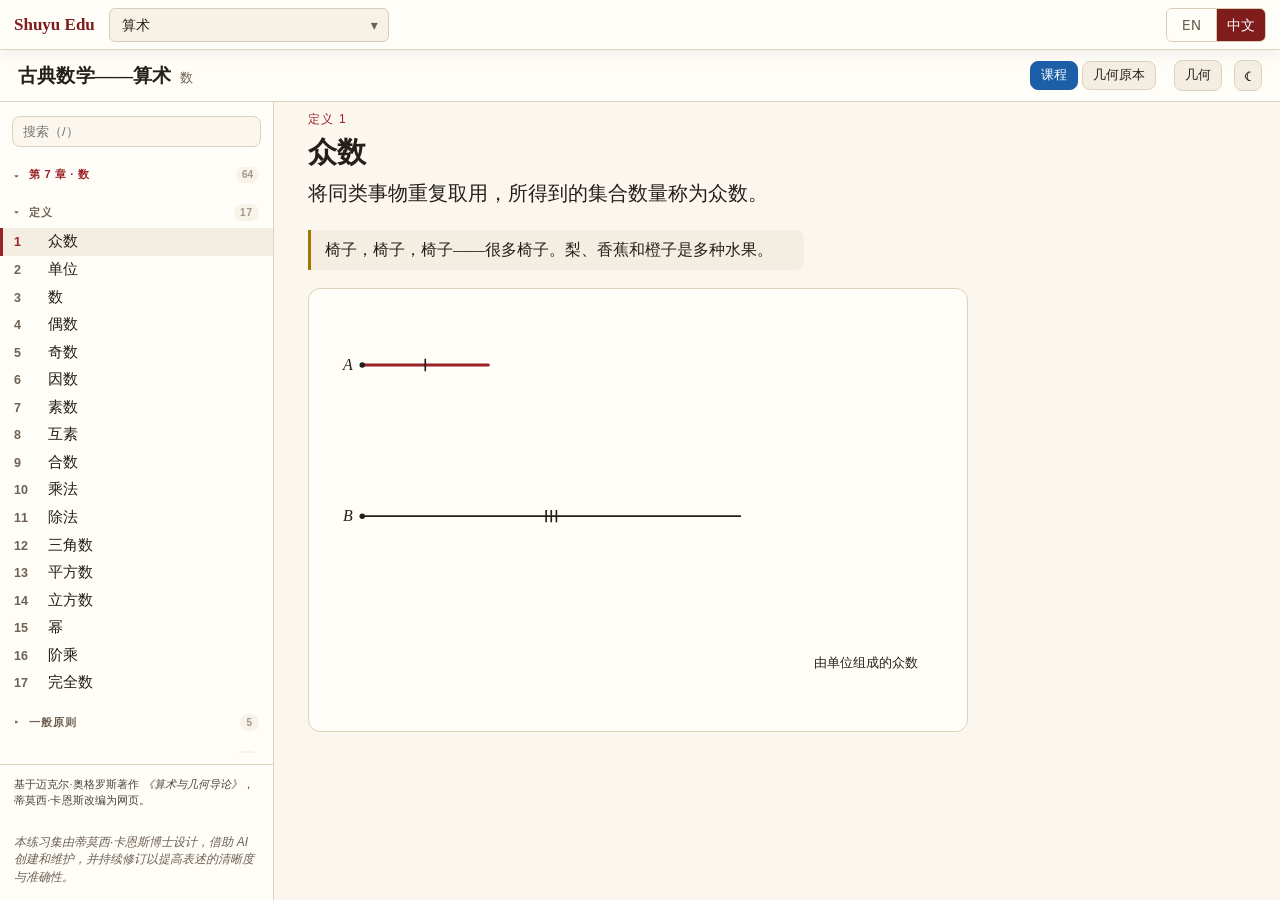
==== arithmetica-zh.html @ 3071eaee "update" ====
<!DOCTYPE html>
<html lang="zh-CN" data-theme="light">
<head>
<meta charset="utf-8">
<meta name="viewport" content="width=device-width,initial-scale=1,viewport-fit=cover">
<title>古典数学——算术</title>
<style>/* ============================================================
   Euclid / Augros — Geometry Playground
   ============================================================ */
:root{
  --bg:#fbf7ef; --panel:#fffdf8; --panel2:#f4eee2; --ink:#241f1a; --muted:#6d6154;
  --rule:#ddd2be; --accent:#9b2226; --accent2:#1c5fa8; --accent3:#a07800;
  /* softened button tints: same hues, gentler — lighter in light mode */
  --accent-soft:color-mix(in srgb,#9b2226 72%,#fbf7ef);
  --accent2-soft:var(--accent2);
  --fill:#1c5fa8; --shadow:0 1px 2px rgba(60,45,20,.09),0 8px 24px rgba(60,45,20,.06);
  --serif:'Iowan Old Style','Palatino Linotype',Palatino,'Book Antiqua','Times New Roman',serif;
  --sans:ui-sans-serif,-apple-system,'Segoe UI',Roboto,Helvetica,Arial,sans-serif;
}
[data-theme=dark]{
  --bg:#14161a; --panel:#1b1e24; --panel2:#22262e; --ink:#e8e3d9; --muted:#9aa0ab;
  --rule:#333a45; --accent:#ff8f6b; --accent2:#7fb2ff; --accent3:#f0c869;
  /* softened button tints: same hues, gentler — darker in dark mode */
  --accent-soft:color-mix(in srgb,#ff8f6b 55%,#14161a);
  --accent2-soft:color-mix(in srgb,#7fb2ff 55%,#14161a);
  --fill:#7fb2ff; --shadow:0 1px 2px rgba(0,0,0,.4),0 10px 30px rgba(0,0,0,.35);
}
*{box-sizing:border-box}
html,body{margin:0;height:100%;height:100dvh;overflow:hidden}
body{background:var(--bg);color:var(--ink);font-family:var(--serif);font-size:17px;line-height:1.55;
  -webkit-font-smoothing:antialiased;overflow-x:hidden}
button,input,select{font-family:var(--sans);color:inherit}
a{color:var(--accent2)}

/* ---------- layout ---------- */
.app{display:grid;grid-template-columns:274px 1fr;grid-template-rows:auto 1fr;height:100%;height:100dvh;
  max-width:100vw;overflow:hidden}
header{grid-column:1/3;display:flex;align-items:center;gap:12px;padding:10px 18px;
  padding-left:max(18px,env(safe-area-inset-left));padding-right:max(18px,env(safe-area-inset-right));
  background:var(--panel);border-bottom:1px solid var(--rule);position:sticky;top:0;z-index:20;
  min-width:0}
header h1{font-size:19px;margin:0;font-weight:600;letter-spacing:.01em;min-width:0;flex:1 1 auto;
  line-height:1.25}
header h1 small{font-weight:400;color:var(--muted);font-size:13px;font-family:var(--sans);margin-left:8px}
header .grow{flex:1;min-width:0}
/* menu button — desktop hides it; phone shows it */
#b-nav{display:none;flex-shrink:0}
.tbtn{background:var(--panel2);border:1px solid var(--rule);border-radius:8px;padding:6px 11px;
  font-size:13px;cursor:pointer;white-space:nowrap;-webkit-tap-highlight-color:transparent}
.tbtn:hover{border-color:var(--accent2)}
.tbtn[aria-pressed=true]{background:var(--accent2-soft);border-color:var(--accent2-soft);color:#fff}
.tbtn.icon{padding:6px 9px;font-size:15px}
.shelf{display:inline-flex;gap:4px;flex-shrink:0}
.shelf .tbtn{padding:5px 10px;font-size:12.5px}
a.tbtn.companion{text-decoration:none;color:inherit;margin-left:6px;flex-shrink:0;font-size:12.5px;padding:5px 10px}
.xwalk{font-family:var(--sans);font-size:13px;color:var(--muted);margin:0 0 14px;max-width:62ch}
.xwalk a{cursor:pointer;text-decoration:underline;text-underline-offset:2px}
.prose{font-size:16.5px;max-width:62ch;white-space:pre-wrap}
.prose p{margin:0 0 12px}
.pending-fig{background:var(--panel2);border:1px dashed var(--rule);border-radius:12px;padding:22px 18px;
  color:var(--muted);font-family:var(--sans);font-size:14px;line-height:1.45}

nav{display:flex;flex-direction:column;overflow:hidden;border-right:1px solid var(--rule);
  background:var(--panel);padding:10px 0 0;min-width:0}
nav .find{margin:4px 12px 10px;position:relative;flex-shrink:0}
nav .find input{width:100%;padding:7px 10px;border-radius:8px;border:1px solid var(--rule);
  background:var(--bg);font-size:13px}
nav #nav-list{flex:1 1 auto;min-height:0;overflow:auto;padding-bottom:12px;-webkit-overflow-scrolling:touch}
nav h3{font-family:var(--sans);font-size:11px;letter-spacing:.09em;text-transform:uppercase;
  color:var(--muted);margin:16px 14px 6px}
nav .navbook{display:flex;align-items:flex-start;gap:6px;cursor:pointer;user-select:none;
  font-family:var(--sans);font-size:11px;letter-spacing:.06em;text-transform:uppercase;
  color:var(--accent);margin:16px 0 4px;padding:8px 14px 4px;border-top:1px solid var(--rule);
  font-weight:650;line-height:1.35}
nav .navbook:first-child{border-top:0;padding-top:2px;margin-top:8px}
nav .navbook:hover{color:var(--ink)}
nav .navbook .tw{font-size:9px;width:9px;flex-shrink:0;color:var(--muted);padding-top:3px}
nav .navbook .nav-lbl{flex:1;min-width:0}
nav .navbook i{margin-left:auto;flex-shrink:0;font-style:normal;font-size:10px;opacity:.65;
  background:var(--panel2);border-radius:999px;padding:1px 6px;color:var(--muted);
  letter-spacing:0;font-weight:600;text-transform:none}
nav a{display:flex;gap:8px;padding:4px 14px;text-decoration:none;color:var(--ink);font-size:14.5px;
  line-height:1.35;cursor:pointer;-webkit-tap-highlight-color:transparent}
nav a:hover{background:var(--panel2)}
nav a.on{background:var(--panel2);box-shadow:inset 3px 0 0 var(--accent)}
nav a b{font-weight:600;color:var(--muted);min-width:26px;font-family:var(--sans);font-size:12.5px;
  padding-top:2px}
nav a.on b{color:var(--accent)}
/* quiet credit at the foot of the sidebar (always visible) */
nav .colophon{flex-shrink:0;padding:12px 14px 14px;border-top:1px solid var(--rule);
  font-family:var(--sans);font-size:11px;line-height:1.45;font-weight:400;
  color:color-mix(in srgb,var(--muted) 55%,var(--ink));
  letter-spacing:.01em}nav .designer-credit{flex-shrink:0;padding:0 14px 14px;margin:0;font-family:var(--sans);font-size:12px;font-style:italic;line-height:1.45;color:var(--muted);text-align:left}
.nav-backdrop{display:none}

main{overflow:auto;padding:26px 34px 90px;scroll-behavior:smooth;min-width:0;
  -webkit-overflow-scrolling:touch}
.wrap{max-width:1120px;margin:0 auto;min-width:0;position:relative}
.kicker{font-family:var(--sans);font-size:12px;letter-spacing:.1em;text-transform:uppercase;color:var(--accent);
  margin-bottom:6px}
h2.title{font-size:29px;line-height:1.2;margin:0 0 6px;font-weight:600}
.aka{color:var(--muted);font-style:italic;margin:0 0 14px}
.statement{font-size:19.5px;margin:0 0 20px;max-width:62ch}
.greek{font-family:Palatino,'Palatino Linotype','Iowan Old Style','Times New Roman',serif;
  font-size:17px;line-height:1.55;color:var(--muted);max-width:62ch;margin:-10px 0 18px;
  font-style:normal}
.scrollitem .greek{font-size:15.5px;margin:-4px 0 14px}
.gproof{margin:10px 0 18px;max-width:62ch;font-family:var(--sans);font-size:13px;color:var(--muted)}
.gproof summary{cursor:pointer;user-select:none}
.gproof .greek{margin:8px 0 0;font-size:16px}
.kid{background:var(--panel2);border-left:3px solid var(--accent3);padding:8px 14px;border-radius:0 8px 8px 0;
  margin:0 0 18px;font-size:16px;max-width:62ch}

/* ---------- two-column body ---------- */
.cols{display:grid;grid-template-columns:minmax(0,1fr) minmax(280px,.85fr);gap:26px;align-items:stretch}
.cols .left,.cols .right{min-width:0}
.cols .right{min-height:0}

/* ---------- figure ---------- */
/* the figure and its studio button travel together while the proof scrolls */
.figsticky{position:sticky;top:14px}
.figbox{background:var(--panel);border:1px solid var(--rule);border-radius:14px;
  box-shadow:var(--shadow);padding:8px 10px 10px;min-width:0}
.figstage{position:relative;width:100%}
.figbox .figwrap{position:relative;width:100%;aspect-ratio:4/3;min-height:200px;touch-action:none}
/* proof-step number while Replay is running (hidden otherwise) */
.fig-stepbadge{position:absolute;top:8px;left:8px;z-index:6;
  min-width:1.7em;height:1.7em;padding:0 7px;box-sizing:border-box;
  display:none;align-items:center;justify-content:center;
  font-family:var(--sans);font-size:14px;font-weight:650;font-variant-numeric:tabular-nums;
  line-height:1;letter-spacing:.02em;color:var(--ink);
  background:color-mix(in srgb,var(--panel) 88%,var(--ink));
  border:1px solid var(--rule);border-radius:8px;
  box-shadow:0 1px 3px rgba(40,30,15,.12);pointer-events:none;user-select:none}
.fig-stepbadge.on{display:inline-flex}
[data-theme=dark] .fig-stepbadge{
  background:color-mix(in srgb,var(--panel) 82%,#000);
  box-shadow:0 1px 4px rgba(0,0,0,.35)}
.fig{width:100%;height:100%;display:block;user-select:none;touch-action:none;overflow:hidden;
  max-width:100%}
.figbar{display:flex;align-items:center;gap:6px 10px;flex-wrap:wrap;padding:8px 6px 2px;border-top:1px solid var(--rule);
  margin-top:6px;font-family:var(--sans);font-size:12.5px;color:var(--muted)}
.figbar .sp{flex:1;min-width:8px}
.figbar label{display:flex;align-items:center;gap:5px;cursor:pointer}
/* control clusters: each wraps as a unit, everything on one centre line */
.ctlgrp{display:inline-flex;align-items:center;gap:6px;flex-wrap:wrap}
.tbtn.tgl::before{content:'☐ ';opacity:.65}
.tbtn.tgl.on::before{content:'☑ ';opacity:1}
.tbtn.tgl.on{background:var(--accent2-soft);border-color:var(--accent2-soft);color:#fff}
.lbl-short{display:none}
/* right-side caption stack: construction lines, then whole figure fixed under it */
.figopts{display:flex;flex-direction:column;align-items:flex-start;gap:5px;flex-shrink:0;
  margin-left:auto}
.figopts label{white-space:nowrap;line-height:1.3}
.figopts .tbtn{align-self:flex-start}
.stepchip{font-family:var(--sans);font-size:12px;color:var(--muted);min-width:74px;text-align:left;
  white-space:nowrap;align-self:center}
.hint-drag{font-family:var(--sans);font-size:12px;color:var(--muted);padding:4px 4px 2px;line-height:1.45;max-width:100%}

/* ---------- principle lists (General / Further — no figures) ---------- */
/* left-aligned under the main padding (not centered like the theorem wrap) */
.prinwrap{max-width:66ch;margin-left:0;margin-right:auto}
.prinlist{display:flex;flex-direction:column;gap:10px;margin-top:8px}
.prinitem{background:var(--panel);border:1px solid var(--rule);border-radius:12px;
  padding:12px 16px 14px;cursor:pointer;transition:box-shadow .15s,border-color .15s}
.prinitem:hover{border-color:color-mix(in srgb,var(--accent2) 45%,var(--rule))}
.prinitem.on{background:var(--panel2);border-color:color-mix(in srgb,var(--accent) 40%,var(--rule));
  box-shadow:inset 4px 0 0 var(--accent)}
.prinitem h3{margin:0 0 6px;font-size:18px;font-weight:600;display:flex;gap:10px;align-items:baseline}
.prinitem .prinnum{font-family:var(--sans);font-size:13px;color:var(--muted);min-width:1.4em;font-weight:600}
.prinitem.on .prinnum{color:var(--accent)}
.prinitem .statement{font-size:17px;margin:0 0 8px;max-width:none}
.prinitem .kid{margin:0;font-size:15px}
.prinitem:not(.on) .kid{opacity:.85}

/* ---------- proof ---------- */
ol.steps{list-style:none;margin:0;padding:0;counter-reset:s}
ol.steps li{position:relative;padding:7px 10px 7px 40px;border-radius:9px;margin-bottom:2px;cursor:pointer}
ol.steps li:before{counter-increment:s;content:'[' counter(s) ']';position:absolute;left:4px;top:7px;
  font-family:var(--sans);font-size:12px;color:var(--muted)}
ol.steps li:hover{background:var(--panel2)}
ol.steps li.on{background:var(--panel2);box-shadow:inset 3px 0 0 var(--accent)}
ol.steps li.done{opacity:.62}
ol.steps li.future{opacity:.4}
.cites{display:inline-flex;gap:5px;margin-left:6px;vertical-align:baseline}
.cite{font-family:var(--sans);font-size:11.5px;padding:1px 6px;border-radius:999px;border:1px solid var(--rule);
  background:var(--panel2);color:var(--muted);cursor:pointer;white-space:nowrap}
.cite:hover{border-color:var(--accent2);color:var(--accent2)}
.qed{font-family:var(--sans);font-size:12px;letter-spacing:.08em;color:var(--muted);margin:10px 0 0}
h4.sec{font-family:var(--sans);font-size:11.5px;letter-spacing:.1em;text-transform:uppercase;color:var(--muted);
  margin:26px 0 8px}
.remark,.qitem{margin:0 0 12px;max-width:66ch}
.qitem{background:var(--panel);border:1px solid var(--rule);border-radius:10px;padding:10px 13px}
.qitem .q{font-weight:600}
.qitem .reveal{font-family:var(--sans);font-size:12px;background:none;border:0;color:var(--accent2);cursor:pointer;
  padding:2px 0;text-decoration:underline}
.qitem .body{display:none;margin-top:6px;color:var(--muted)}
.qitem.open .body{display:block}

/* ---------- references inside the text ---------- */
.ref{cursor:pointer;border-bottom:1px dotted var(--rule);padding:0 .5px}
.ref.hov{border-bottom-color:var(--accent2);color:var(--accent2)}
.ref:hover,.ref.lit{background:rgba(155,34,38,.15);background:color-mix(in srgb,var(--accent) 18%,transparent);
  border-bottom-color:var(--accent)}
.gl{display:inline-block;vertical-align:-1px;margin-right:2px}

/* ---------- diagram elements ---------- */
.fig .e-seg,.fig .e-line{stroke:var(--c,var(--ink));stroke-width:1.8;fill:none;stroke-linecap:round}
.fig .e-cir,.fig .e-arc{stroke:var(--c,var(--ink));stroke-width:1.5;fill:none}
.fig .e-poly{stroke:var(--c,var(--ink));stroke-width:1.8;fill:var(--c,var(--fill));fill-opacity:.12}
.fig polyline.e-poly{fill:none}
.fig .e-face{stroke:none;fill:var(--ink)}
.fig .e-tick{stroke:var(--c,var(--ink));stroke-width:1.6}
.fig .e-ang{stroke:var(--c,var(--accent2));stroke-width:1.5;fill:none}
.fig .e-pt{fill:var(--c,var(--ink));stroke:none}
.fig text.figlab{font:italic 15.5px var(--serif);fill:var(--ink);text-anchor:middle}
/* Point letters, angle names, and on-figure captions: same ink as body text
   (readable in light and dark). Not muted — muted + dim was illegible. */
.fig text.figlab.small{font-size:12.5px;font-style:normal;fill:var(--ink)}
.fig text.fignote{font:13px var(--sans);fill:var(--ink)}
.fig text.callout-txt{font:14px var(--sans);fill:var(--ink)}
.fig .scaffold{opacity:.4}
.fig .e-cir.scaffold,.fig .e-arc.scaffold,.fig .e-seg.scaffold{stroke-dasharray:3 4}
/* Dim geometry heavily; never crush text readability */
.fig .dim{opacity:.22}
.fig text.dim,
.fig text.figlab.dim,
.fig text.fignote.dim,
.fig text.callout-txt.dim{
  opacity:1;
  fill:var(--muted);
}
.fig .hl{stroke:var(--accent)!important;stroke-width:3.4}
.fig text.hl{stroke:none!important;fill:var(--accent)!important;opacity:1!important;font-weight:700}
.fig .e-pt.hl{fill:var(--accent);stroke:none!important}
.fig .e-poly.hl{fill:var(--accent);fill-opacity:.16}
.fig .now{stroke:var(--accent)}
.fig .e-poly.now,.fig .e-pt.now{stroke:var(--accent)}
.fig .cmp{fill-opacity:.2}
.fig .tri1{fill:var(--accent2);fill-opacity:.24}
.fig .tri2{fill:var(--accent);fill-opacity:.2}
.fig .rect1{fill:var(--accent2);fill-opacity:.16}
.fig .rect2{fill:var(--accent3);fill-opacity:.18}
.fig .accent{stroke:var(--accent);stroke-width:3}
.fig .e-face.accent{fill:var(--accent);stroke:none}
.fig .faintang{opacity:.55}
.fig .hitlayer .hit{stroke:transparent;stroke-width:14;fill:none;cursor:pointer;pointer-events:stroke}
.fig .hitlayer .hit.dot{fill:transparent;pointer-events:all}
.fig .hov{stroke:var(--accent2);stroke-width:3}
.fig text.hov{stroke:none;fill:var(--accent2)}
.fig .e-pt.hov{fill:var(--accent2);stroke:none}
.fig .e-poly.hov{fill:var(--accent2);fill-opacity:.14}
.fig .grow-in{animation:grow .5s ease-out}
@keyframes grow{from{stroke-dashoffset:var(--len,300);stroke-dasharray:var(--len,300)}
  to{stroke-dashoffset:0;stroke-dasharray:var(--len,300)}}

/* ---------- theorem 12 layered figures (claim ↔ reductio) ---------- */
.fig .layer-claim,.fig .layer-reductio{
  transform-box:fill-box;transform-origin:center center;
  transition:none}
/* steady states — visibility, not opacity: the label rules below set their own
   opacity, which would otherwise leave the outgoing letters hanging in the air */
.fig[data-layer="claim"] .layer-reductio,
.fig[data-layer="reductio"] .layer-claim{opacity:0;visibility:hidden;pointer-events:none}
/* One continuous motion, like a conveyor: the whole figure that is leaving
   slides up and out of frame while the one arriving comes up into its place.
   Both start together and take the same time, so nothing pauses in mid-air;
   they never double up because they are always 170 units apart. */
.fig[data-layer="to-reductio"] .layer-claim,
.fig[data-layer="to-claim"] .layer-reductio{
  animation:thm12-slide-out var(--swipe,.56s) cubic-bezier(.45,.05,.25,1) both}
.fig[data-layer="to-reductio"] .layer-reductio,
.fig[data-layer="to-claim"] .layer-claim{
  animation:thm12-slide-in var(--swipe,.56s) cubic-bezier(.45,.05,.25,1) both}
.fig{--swipe:calc(var(--dur,.78s) * .72)}
@keyframes thm12-slide-out{
  from{transform:translateY(0);opacity:1}
  55%{opacity:.3}
  to{transform:translateY(-170px);opacity:0}}
@keyframes thm12-slide-in{
  from{transform:translateY(170px);opacity:0}
  45%{opacity:.3}
  to{transform:translateY(0);opacity:1}}
@media (prefers-reduced-motion:reduce){
  .fig[data-layer="to-reductio"] .layer-claim,
  .fig[data-layer="to-reductio"] .layer-reductio,
  .fig[data-layer="to-claim"] .layer-claim,
  .fig[data-layer="to-claim"] .layer-reductio{animation:none}
  .fig[data-layer="to-reductio"] .layer-claim,
  .fig[data-layer="to-claim"] .layer-reductio{opacity:0}
  .fig[data-layer="to-reductio"] .layer-reductio,
  .fig[data-layer="to-claim"] .layer-claim{opacity:1}
}

/* ---------- misc ---------- */
.pop{position:fixed;z-index:60;max-width:min(440px,calc(100vw - 24px));background:var(--panel);
  border:1px solid var(--rule);border-radius:12px;box-shadow:var(--shadow);padding:12px 14px;font-size:15px}
.pop h5{margin:0 0 6px;font-size:13px;font-family:var(--sans);color:var(--accent);letter-spacing:.05em;
  text-transform:uppercase}
.pop .close{position:absolute;right:8px;top:6px;background:none;border:0;color:var(--muted);cursor:pointer;font-size:15px}
/* citation mini-figures: large enough to read the shape, not a 150px postage stamp */
.pop .pop-fig{margin-top:10px;width:100%;aspect-ratio:5/3.4;min-height:200px;max-height:260px;
  background:var(--panel2);border:1px solid var(--rule);border-radius:10px;overflow:hidden}
.pop .pop-fig svg{width:100%;height:100%;display:block;margin:0}
.toast{position:fixed;left:50%;bottom:26px;transform:translateX(-50%);background:var(--ink);color:var(--bg);
  font-family:var(--sans);font-size:13px;padding:8px 14px;border-radius:999px;opacity:0;transition:opacity .2s;
  pointer-events:none;z-index:80}
.toast.show{opacity:.94}
kbd{font-family:var(--sans);font-size:11px;border:1px solid var(--rule);border-bottom-width:2px;border-radius:5px;
  padding:1px 5px;background:var(--panel2);color:var(--muted)}
.legend{font-family:var(--sans);font-size:12px;color:var(--muted);margin-top:8px}

/* ---------- the workbench ---------- */
.wbwrap{max-width:1400px}
.wbgrid{display:grid;grid-template-columns:184px minmax(0,1fr) 320px;gap:18px;align-items:start}
@media (max-width:1200px){.wbgrid{grid-template-columns:170px minmax(0,1fr)}.wblog{grid-column:1/3}}
.wbtools h5{font-family:var(--sans);font-size:11px;letter-spacing:.09em;text-transform:uppercase;color:var(--muted);
  margin:2px 0 6px}
.wbtools h5+.wbtool{margin-top:0}
.wbtool{display:block;width:100%;text-align:left;background:var(--panel);border:1px solid var(--rule);
  border-radius:9px;padding:6px 9px;margin-bottom:5px;font-size:13.5px;font-family:var(--sans);cursor:pointer;
  line-height:1.25}
.wbtool i{display:block;font-size:10.5px;font-style:normal;color:var(--muted);letter-spacing:.03em}
.wbtool:hover{border-color:var(--accent2)}
.wbtool.on{background:var(--accent2);border-color:var(--accent2);color:#fff}
.wbtool.on i{color:rgba(255,255,255,.8)}
.wbtool.locked{opacity:.38;cursor:not-allowed}
.wbtools h5:nth-of-type(2){margin-top:16px}
.wbcanvas{aspect-ratio:39/28;cursor:crosshair}
.wbstatus{font-family:var(--sans);font-size:12.5px;color:var(--muted);flex:0 1 auto}
.wbsel{display:block;font-family:var(--sans);font-size:12px;color:var(--muted);margin-bottom:10px}
.wbsel select{width:100%;margin-top:4px;padding:6px 8px;border-radius:8px;border:1px solid var(--rule);
  background:var(--panel);font-size:13px}
.wbdone{background:var(--panel2);border-left:3px solid var(--accent3);border-radius:0 8px 8px 0;
  padding:8px 12px;font-size:15px;margin-bottom:10px}
ol.wbsteps{list-style:none;margin:0;padding:0;counter-reset:w;font-size:15px}
ol.wbsteps li{position:relative;padding:4px 0 4px 30px;line-height:1.4}
ol.wbsteps li:before{counter-increment:w;content:'[' counter(w) ']';position:absolute;left:0;top:5px;
  font-family:var(--sans);font-size:11.5px;color:var(--muted)}
ol.wbsteps .cite{margin-left:6px}
.fig .wbcircle{stroke-width:1.2;opacity:.75}
.fig .given{stroke:var(--accent3)}

/* ---------- recitation ---------- */
.recwrap{max-width:860px}
.recbar{display:flex;align-items:center;gap:12px;font-family:var(--sans);font-size:12.5px;color:var(--muted);
  margin-bottom:16px}
.recbar .sp{flex:1}
.recbar select{margin-left:6px;padding:5px 8px;border-radius:8px;border:1px solid var(--rule);
  background:var(--panel);font-size:13px}
.reccount{font-variant-numeric:tabular-nums}
.reccard{background:var(--panel);border:1px solid var(--rule);border-radius:16px;box-shadow:var(--shadow);
  padding:22px 26px 20px}
.reccard.done{text-align:center;padding:44px 26px}
.statement.big{font-size:22px;line-height:1.42;margin:2px 0 14px;max-width:56ch}
.recask{font-family:var(--sans);font-size:13px;color:var(--muted);margin:0 0 16px}
.recbtns{display:flex;align-items:center;gap:8px;flex-wrap:wrap;margin-bottom:14px}
.recbtns .sp{flex:1}
.reclink{font-family:var(--sans);font-size:12px;color:var(--accent2);cursor:pointer;text-decoration:underline}
.tbtn.big{font-size:14px;padding:9px 16px;border-radius:10px}
.tbtn.good{border-color:var(--accent3)}
.tbtn.on{background:var(--accent2-soft);border-color:var(--accent2-soft);color:#fff}
.recjudge{display:flex;gap:10px;margin-top:20px;padding-top:16px;border-top:1px solid var(--rule)}
.reccard .figbox{box-shadow:none;margin-bottom:6px;position:static;top:auto}

/* ---------- drawing the figure on, step by step ---------- */
@keyframes drawIn{from{stroke-dashoffset:1;fill-opacity:0}}
@keyframes fadeIn{from{opacity:0}}
.fig .anim-draw{stroke-dasharray:1!important;stroke-opacity:1;
  animation:drawIn var(--dur,.78s) cubic-bezier(.25,.6,.35,1) backwards;animation-delay:var(--delay,0s)}
.fig .anim-fade{animation:fadeIn calc(var(--dur,.78s) * .6) ease-out backwards;animation-delay:var(--delay,0s)}
/* already-drawn line used again this step: dip, then re-emphasise */
@keyframes reflash{0%{opacity:1}40%{opacity:.22}100%{opacity:1}}
.fig .anim-reflash{animation:reflash calc(var(--dur,.78s) * .9) ease-in-out backwards;animation-delay:var(--delay,0s)}
/* solid joins stay solid while drawing; scaffold compass work is bold then recedes */
.fig .e-seg.now:not(.scaffold),.fig .e-line.now:not(.scaffold),.fig .e-arrow.now{stroke:var(--accent);stroke-width:2.8;opacity:1}
.fig .scaffold.now{opacity:.95;stroke-width:2}
.fig .e-arrow{stroke:var(--accent2);stroke-width:2.6;fill:none}
.fig .e-arrow.hl{stroke:var(--accent)!important;stroke-width:3.2}
.fig .callout{stroke:var(--muted);stroke-width:1.8;opacity:.9}
.fig .callout.hl{stroke:var(--accent2)!important;opacity:1}
.fig text.callout-txt{font:14px var(--sans);fill:var(--ink)}
.fig text.callout-txt.hl{fill:var(--accent);font-weight:600}
@media (prefers-reduced-motion:reduce){.fig .anim-draw,.fig .anim-fade,.fig .anim-reflash{animation:none}}

/* ---------- collapsible sidebar sections ---------- */
nav h3.navsec{display:flex;align-items:center;gap:6px;cursor:pointer;user-select:none;
  padding:3px 14px;margin:14px 0 4px}
nav h3.navsec:hover{color:var(--ink)}
nav h3.navsec .tw{font-size:9px;width:9px;color:var(--muted)}
nav h3.navsec i{margin-left:auto;font-style:normal;font-size:10px;opacity:.65;
  background:var(--panel2);border-radius:999px;padding:1px 6px}
nav .navitems[hidden],nav .navbook-body[hidden]{display:none}

/* ---------- pulling back to see a whole circle ---------- */
.fig .figbody{transform-box:view-box;transform-origin:0 0;
  transition:transform var(--zoomdur,.62s) cubic-bezier(.4,0,.25,1)}
.fig text.hl{font-weight:700}
.fig .made{fill:var(--fill);fill-opacity:.10;stroke-width:1.8}

/* ---------- phone / narrow screens ---------- */
/* Stack content top-to-bottom; slide-out contents menu.
   Animations / proof engine unchanged — only layout & chrome adapt. */
@media (max-width:900px){
  /* flex so fixed drawer/backdrop do not steal a grid row from main */
  .app{display:flex;flex-direction:column;grid-template-columns:none;grid-template-rows:none}
  header{grid-column:auto;flex:0 0 auto;width:100%;gap:8px;padding:10px 12px;
    padding-left:max(12px,env(safe-area-inset-left));
    padding-right:max(12px,env(safe-area-inset-right));
    padding-top:max(10px,env(safe-area-inset-top))}
  header h1{font-size:15px;white-space:normal}
  header h1 small{display:block;margin-left:0;margin-top:2px;font-size:11.5px}
  header .grow{display:none}
  .shelf{margin-left:auto}
  .shelf .tbtn{padding:5px 8px;font-size:12px}
  #b-nav{display:inline-flex;align-items:center;justify-content:center;
    min-width:40px;min-height:40px;font-size:18px}

  /* off-canvas contents (same nav DOM — search, theorems, colophon) */
  nav{position:fixed;top:0;left:0;bottom:0;width:min(88vw,300px);z-index:50;
    border-right:1px solid var(--rule);
    padding-top:max(10px,env(safe-area-inset-top));
    padding-bottom:env(safe-area-inset-bottom);
    transform:translateX(-105%);transition:transform .22s ease;
    box-shadow:none;pointer-events:none}
  .app.nav-open nav{transform:translateX(0);box-shadow:var(--shadow);pointer-events:auto}
  .nav-backdrop{display:none;position:fixed;inset:0;z-index:45;background:rgba(20,16,10,.4);
    border:0;padding:0;margin:0;cursor:pointer;-webkit-tap-highlight-color:transparent}
  .app.nav-open .nav-backdrop{display:block}
  nav a{padding:10px 14px;font-size:15px} /* larger touch targets */
  nav h3.navsec{padding:10px 14px;margin:10px 0 2px}
  nav .navbook{padding:10px 14px;margin:10px 0 2px}

  main{flex:1 1 auto;min-height:0;width:100%;padding:16px 14px 72px;
    padding-left:max(14px,env(safe-area-inset-left));
    padding-right:max(14px,env(safe-area-inset-right));
    padding-bottom:max(72px,env(safe-area-inset-bottom))}

  /* statement & comment stay above .cols; inside .cols: diagram, then proof */
  .cols{display:flex;flex-direction:column;gap:16px}
  .cols .right{order:-1}
  .figbox{position:static;top:auto}
  .figsticky{position:static}
  .figbox .figwrap{min-height:240px}
  .figbar{gap:6px}
  .figopts{margin-left:0;width:100%}
  .hint-drag{font-size:11.5px}

  h2.title{font-size:22px}
  .statement{font-size:17px;margin-bottom:14px}
  .kid{font-size:15px;margin-bottom:14px}
  ol.steps li{padding:10px 10px 10px 40px}
  .tbtn{padding:8px 12px;min-height:36px}
  .tbtn.icon{min-width:36px;min-height:36px}

  .wbgrid{grid-template-columns:1fr;gap:12px}
  .wblog{grid-column:auto}
  .wbtools{display:grid;grid-template-columns:1fr 1fr;gap:6px}
  .wbtools h5{grid-column:1/-1}
  .pop{max-width:min(400px,calc(100vw - 24px))}
  .toast{bottom:max(26px,env(safe-area-inset-bottom));max-width:calc(100vw - 32px);text-align:center}
}
@media (max-width:900px) and (prefers-reduced-motion:reduce){
  nav{transition:none}
}

/* ---------- the proof constructor ---------- */
.wbrels{display:flex;flex-wrap:wrap;gap:4px}
.wbrel{background:var(--panel);border:1px solid var(--rule);border-radius:8px;padding:5px 9px;
  font-family:var(--serif);font-size:15px;cursor:pointer;min-width:34px}
.wbrel:hover{border-color:var(--accent2)}
.wbrel.on{background:var(--accent2);border-color:var(--accent2);color:#fff}
.wbrel.locked{opacity:.32;cursor:not-allowed}
.wbdraft{display:flex;align-items:center;gap:7px;flex-wrap:wrap;margin-top:10px;padding:10px 12px;
  background:var(--panel);border:1px solid var(--rule);border-radius:12px}
.wbdraftlab{font-family:var(--sans);font-size:11.5px;letter-spacing:.06em;text-transform:uppercase;color:var(--muted)}
.wbslot{font-family:var(--serif);font-size:16px;border:1px dashed var(--rule);border-radius:8px;
  padding:4px 10px;color:var(--muted);background:none;cursor:default}
.wbslot.filled{border-style:solid;border-color:var(--accent2);color:var(--ink);cursor:pointer}
.wbrelchip{font-family:var(--serif);font-size:17px;padding:2px 8px;color:var(--accent)}
.wbbecause{font-family:var(--sans);font-size:12px;color:var(--muted)}
.wbdraft select{padding:5px 8px;border-radius:8px;border:1px solid var(--rule);background:var(--bg);
  font-size:12.5px;max-width:280px}
ol.wbproof{list-style:none;margin:0 0 10px;padding:0;counter-reset:pf;font-size:15px}
ol.wbproof li{position:relative;padding:5px 0 5px 26px;line-height:1.45;cursor:pointer;border-radius:6px}
ol.wbproof li:hover{background:var(--panel2)}
ol.wbproof li:before{counter-increment:pf;content:'[' counter(pf) ']';position:absolute;left:0;top:6px;
  font-family:var(--sans);font-size:11px;color:var(--muted)}
ol.wbproof .wbmark{font-weight:700;margin-right:5px}
ol.wbproof li.ok .wbmark{color:#2e7d32}
ol.wbproof li.bad .wbmark{color:var(--accent)}
ol.wbproof li.bad .wbclaimtext{text-decoration:underline wavy var(--accent) 1px}
ol.wbproof .wbwhy{display:block;font-size:12px;color:var(--muted);font-style:italic;margin-left:2px}
.wbref{width:100%;margin-bottom:8px;padding:6px 8px;border-radius:8px;border:1px solid var(--rule);
  background:var(--panel);font-size:12px}
.wbrefcard{background:var(--panel2);border-radius:10px;padding:9px 11px;font-size:13.5px;line-height:1.45}
.wbrefcard b{font-family:var(--sans);font-size:11px;letter-spacing:.06em;text-transform:uppercase;color:var(--accent)}
.wbreftitle{font-weight:600;margin:2px 0 3px}
.wbreftext{color:var(--muted)}
.wbrefcard .reclink{display:inline-block;margin-top:6px}
.tbtn.good{border-color:var(--accent3)}

/* ============================================================
   Fullscreen studio (FSX)
   ============================================================ */
#fsov{position:fixed;inset:0;z-index:80;display:grid;grid-template-columns:minmax(300px,360px) 1fr;
  background:var(--bg);color:var(--ink)}
.fs-rail{display:flex;flex-direction:column;min-height:0;border-right:1px solid var(--rule);
  background:var(--panel)}
.fs-railhead{padding:14px 16px 8px;border-bottom:1px solid var(--rule)}
.fs-railhead .kicker{font-family:var(--sans);font-size:11px;letter-spacing:.08em;text-transform:uppercase;color:var(--accent)}
.fs-railhead h3{margin:2px 0 6px;font-size:17px;line-height:1.25}
.fs-railhead .fs-stmt{font-size:13.5px;color:var(--muted);margin:0 0 8px;line-height:1.4}
.fs-stepbar{display:flex;align-items:center;gap:6px 10px;padding:8px 12px;border-bottom:1px solid var(--rule);flex-wrap:wrap}
.fs-stepbar .sp{flex:1;min-width:8px}
.fs-stepbar .stepchip{font-family:var(--sans);font-size:12px;color:var(--muted)}
.fs-railbody{flex:1;overflow:auto;padding:6px 10px 10px}
.fs-railbody ol.steps li{font-size:14px}
.fs-railfoot{border-top:1px solid var(--rule);padding:10px 12px;background:var(--panel)}
#fsov ol.steps li{position:relative}
#fsov ol.steps li.fs-broken > span:first-of-type{
  text-decoration:line-through;text-decoration-color:color-mix(in srgb,var(--accent) 70%,transparent);
  text-decoration-thickness:1.5px;color:var(--muted)}
#fsov ol.steps li.fs-broken::after{content:'✗ no longer true';display:inline-block;margin-left:8px;
  font-family:var(--sans);font-size:11px;color:#fff;background:var(--accent);
  border-radius:999px;padding:1px 8px;vertical-align:1px}
#fsov ol.steps li.fs-impossible::after{content:'✗ construction impossible'}
.fs-stage{position:relative;min-width:0;min-height:0;overflow:hidden;background:var(--bg)}
#fs-figwrap{position:absolute;inset:0;display:flex;align-items:center;justify-content:center}
#fs-figwrap svg{width:100%;height:100%;display:block;touch-action:none}
.fs-viewbar{position:absolute;top:12px;right:14px;display:flex;gap:6px;z-index:5}
.fs-viewbar .tbtn{min-width:34px}
/* big, unmissable "Alter illustration" button in the studio rail */
.fs-altbtn{display:flex;align-items:center;justify-content:center;gap:8px;width:100%;
  padding:13px 16px;font-family:var(--sans);font-size:15.5px;font-weight:700;letter-spacing:.01em;
  background:var(--accent-soft);color:#fff;border:1px solid var(--accent-soft);border-radius:10px;cursor:pointer}
.fs-altbtn:hover{filter:brightness(1.08)}
.fs-altbtn.on{background:color-mix(in srgb,var(--accent-soft) 76%,#000);
  box-shadow:inset 0 2px 6px rgba(0,0,0,.3)}
.fs-altermenu{margin-top:8px;display:none}
.fs-altermenu.open{display:block}
.fs-altermenu .fs-modes{display:flex;gap:10px;margin:4px 0 8px;font-family:var(--sans);font-size:12.5px}
.fs-altermenu .fs-modes label{display:flex;align-items:center;gap:5px;cursor:pointer}
.fs-xforms{display:flex;flex-wrap:wrap;gap:6px}
.fs-xforms .tbtn{font-size:12px;padding:4px 9px}
.fs-hint{font-family:var(--sans);font-size:11.5px;color:var(--muted);margin-top:7px;line-height:1.4}
.fs-badge{position:absolute;left:14px;top:12px;z-index:5;font-family:var(--sans);font-size:12px;
  background:var(--panel2);border:1px solid var(--rule);border-radius:999px;padding:3px 11px;color:var(--muted)}
.fs-badge b{color:var(--ink)}
.fs-handles circle{fill:var(--accent);fill-opacity:.24;stroke:var(--accent);stroke-width:1.6;cursor:grab;touch-action:none}
.fs-handles circle:hover{fill-opacity:.42}
.fs-handles circle.grabbing{cursor:grabbing;fill-opacity:.5}
.fs-handles .fs-handle-hit{fill:transparent;fill-opacity:1;stroke:none;pointer-events:all}
.fs-axisline{stroke:var(--accent);stroke-width:1.6;stroke-dasharray:8 6;opacity:.85}
.fs-stage.axispick{cursor:crosshair}
.fs-stage.panning{cursor:grabbing}
.pop{z-index:120}
#fsov .free-drag{cursor:move}
.fs-railtoggle,.fs-viewtoggle{display:none}

/* prominent "explore & alter" button, on its own below the figure box */
.fsx-cta{display:flex;align-items:center;justify-content:center;gap:8px;width:100%;
  margin-top:12px;padding:13px 14px;font-family:var(--sans);font-size:14.5px;font-weight:650;
  letter-spacing:.01em;background:var(--accent-soft);color:#fff;border:none;border-radius:12px;
  cursor:pointer;box-shadow:0 2px 10px rgba(0,0,0,.12)}
.fsx-cta:hover{filter:brightness(1.08)}
.fsx-cta-top{display:none}      /* only shown on landscape phones */
.nav-abbr{display:none}         /* abbreviated group names (unused unless a view opts in) */
.nav-tab{display:none}          /* contents pull-tab: landscape phones only */
.fig-ctl-tab{display:none}      /* figure-options drawer tab: landscape phones only */

/* the proof line the animation has reached (phones only) */
.fig-stepline{display:none}

/* library scroll view: one entry, a breath of space, then the next */
.scrollwrap .scrollhead{margin-bottom:6px}
/* Extra bottom space so the last entries can reach the spy line (avoids
   oscillating between last and second-to-last on ArrowDown). */
.scrollwrap{padding-bottom:75vh}
.scrollitem{padding:30px 0 0;margin-bottom:26vh;border-top:1px solid var(--rule)}
.scrollitem:first-of-type{border-top:none;padding-top:8px}
.scrollitem:last-of-type{margin-bottom:0}
.scrollitem .title{margin:2px 0 10px}
.scrollfig{max-width:660px;margin-top:14px;background:var(--panel);border:1px solid var(--rule);
  border-radius:12px;overflow:hidden}
.scrollfig svg{display:block;width:100%;height:auto}

@media (max-width:900px){
  .fs-viewbar .vb{display:none}
  #fsov.viewopen .fs-viewbar .vb{display:inline-block}
  .fs-viewtoggle{display:inline-block}
  .fs-badge{max-width:46vw;font-size:11px}
  .fig-stepline:not([hidden]){display:block;padding:9px 12px;font-size:13.5px;line-height:1.45;
    border-top:1px solid var(--rule);background:var(--panel2)}
  .scrollitem{margin-bottom:18vh}
  /* the studio invitation floats as a small pill so it is visible at every
     scroll position while reading a proof */
  .fsx-cta{position:fixed;right:12px;bottom:12px;width:auto;margin:0;z-index:40;
    padding:9px 14px;font-size:12.5px;border-radius:999px;box-shadow:0 4px 16px rgba(0,0,0,.28)}
  /* compact control bars: shorter labels, tighter buttons */
  .figbar .tbtn,.fs-stepbar .tbtn{padding:5px 9px;font-size:12px}
  .lbl-long{display:none}
  .lbl-short{display:inline}
  .stepchip{min-width:0}
}
@media (max-width:900px) and (orientation:portrait){
  /* portrait studio: the figure owns the screen; the proof folds into a
     bottom sheet that swipes down to a bar and back up again */
  #fsov{grid-template-columns:1fr;grid-template-rows:1fr}
  .fs-rail{display:flex;position:absolute;left:0;right:0;bottom:0;max-height:62%;
    z-index:6;border-right:none;border-top:1px solid var(--rule);
    transform:translateY(108%);transition:transform .26s ease;pointer-events:none}
  #fsov.railopen .fs-rail{transform:translateY(0);pointer-events:auto;
    box-shadow:0 -8px 26px rgba(0,0,0,.22)}
  /* a grabber pill: the sheet can be swiped down to drop it away */
  #fsov.railopen .fs-railhead::before{content:'';display:block;width:46px;height:5px;border-radius:3px;
    background:var(--muted);opacity:.5;margin:0 auto 9px}
  /* collapsed: a slim full-width bar along the bottom, with its own grabber
     so it clearly reads as "pull me up" */
  .fs-railtoggle{display:block;position:absolute;left:0;right:0;bottom:0;z-index:5;font-weight:600;
    padding:8px 11px 11px;text-align:center;border-radius:0;border-left:none;border-right:none;border-bottom:none;
    touch-action:none}
  .fs-railtoggle::before{content:'';display:block;width:46px;height:5px;border-radius:3px;
    background:var(--muted);opacity:.55;margin:0 auto 7px}
}
@media (min-width:901px) and (max-width:1000px) and (max-height:520px) and (orientation:landscape){
  /* wide landscape phones: the full contents menu becomes a left drawer,
     just as in portrait — closed by default, opened by a little pull-tab
     by the title, sliding OVER the proof, and any tap outside closes it */
  .app{grid-template-columns:1fr}
  main{grid-column:1;grid-row:2;padding-left:max(10px,env(safe-area-inset-left));padding-right:10px}
  nav{position:fixed;top:0;left:0;bottom:0;width:min(60vw,300px);z-index:50;
    border-right:1px solid var(--rule);
    padding-top:max(10px,env(safe-area-inset-top));
    padding-left:max(10px,env(safe-area-inset-left));
    padding-bottom:env(safe-area-inset-bottom);
    transform:translateX(-105%);transition:transform .22s ease;
    box-shadow:none;pointer-events:none}
  .app.nav-open nav{transform:translateX(0);box-shadow:var(--shadow);pointer-events:auto}
  .nav-backdrop{display:none;position:fixed;inset:0;z-index:45;background:rgba(20,16,10,.4);
    border:0;padding:0;margin:0;cursor:pointer;-webkit-tap-highlight-color:transparent}
  .app.nav-open .nav-backdrop{display:block}
  /* the contents toggle is the plain ☰ in the header, left of the title —
     exactly as in portrait (the edge tab stays hidden) */
  #b-nav{display:inline-flex;align-items:center;justify-content:center;
    min-width:40px;min-height:40px;font-size:18px}
}
@media (max-width:1000px) and (max-height:520px) and (orientation:landscape){
  /* every landscape phone: the studio button sits at the top of the page,
     beside the theorem title, and scrolls away with it */
  #b-fsx{display:none}
  .fsx-cta-top{display:flex;position:absolute;top:14px;right:14px;width:auto;margin:0;
    padding:7px 13px;font-size:12px;border-radius:999px;box-shadow:none;z-index:5}
  /* long theorem titles must wrap clear of the button, never run under it */
  #main .wrap > .kicker,#main .wrap > .title{margin-right:158px}
  .figbar .tbtn,.fs-stepbar .tbtn{padding:5px 8px;font-size:12px}
  .lbl-long{display:none}
  .lbl-short{display:inline}
  .stepchip{min-width:0}
  /* the illustration hugs the top edge; its options fold into a small
     accent drawer at the top-right of the figure (playback stays as the
     in-frame buttons at the bottom-left) */
  main{padding-top:2px}
  .figsticky{position:sticky;top:2px}
  .figbox{position:relative;display:flex;flex-direction:column;padding:4px 8px 6px}
  .figbox .figbar{display:none}
  .figbox.ctlopen .figbar{display:flex;position:absolute;top:40px;right:6px;z-index:7;margin:0;
    width:auto;flex-direction:column;align-items:stretch;gap:6px;padding:8px;
    border:1px solid var(--accent-soft);border-radius:10px;background:var(--panel);box-shadow:var(--shadow)}
  .figbox .figbar .ctlgrp:first-child,.figbox .figbar .sp{display:none}
  .figbox .figbar .ctlgrp{flex-direction:column;align-items:stretch}
  .fig-ctl-tab{display:flex;position:absolute;top:4px;right:6px;z-index:8;width:30px;height:30px;
    align-items:center;justify-content:center;font-size:14px;cursor:pointer;color:#fff;padding:0;
    background:var(--accent-soft);border:1px solid var(--accent-soft);border-radius:8px;box-shadow:var(--shadow)}
  .fig-stepline{order:1}
  /* landscape phone studio: the proof-and-tools panel is a left drawer,
     rolled out by a large accent pull-tab low on the left edge; the stage
     gets the whole screen while it is away */
  #fsov{grid-template-columns:1fr}
  .fs-rail{position:fixed;top:0;left:0;bottom:0;width:min(48vw,330px);z-index:8;display:flex;
    border-right:1px solid var(--rule);box-shadow:none;
    padding-left:max(6px,env(safe-area-inset-left));
    transform:translateX(-105%);transition:transform .22s ease}
  #fsov.railopen .fs-rail{transform:translateX(0);box-shadow:var(--shadow)}
  /* the pull-tab: twice the size of the contents tab, in the studio's own
     accent colour, sitting about 15% up from the bottom */
  .fs-railtoggle{display:flex;position:absolute;left:0;bottom:15%;z-index:9;width:36px;height:88px;
    align-items:center;justify-content:center;padding:0;font-size:0;line-height:0;font-weight:400;
    background:var(--accent-soft);color:#fff;border:1px solid var(--accent-soft);border-left:none;
    border-radius:0 12px 12px 0;box-shadow:var(--shadow);touch-action:none;
    transition:left .22s ease}
  .fs-railtoggle::before{content:'✎';font-size:17px;line-height:1;margin:0;background:none;
    width:auto;height:auto;border-radius:0;opacity:1}
  /* the tab rides the drawer's edge as it slides out, and points back in */
  #fsov.railopen .fs-railtoggle{left:min(48vw,330px)}
  #fsov.railopen .fs-railtoggle::before{content:'‹'}
  .fs-railhead{padding:8px 10px 6px}
  .fs-railhead .fs-stmt{display:none}
  .fs-railhead h3{font-size:13.5px;margin:0 0 2px}
  .fs-railhead .kicker{font-size:10px}
  .fs-stepbar{padding:5px 8px;gap:4px}
  .fs-railbody{padding:4px 8px 8px}
  .fs-railbody ol.steps li{font-size:12px}
  .fs-railfoot{padding:7px 8px}
  .fs-altbtn{padding:8px;font-size:14px}
  .fs-xforms .tbtn{font-size:12px;padding:5px 8px}
  .fs-altermenu .fs-modes{font-size:11.5px;gap:7px}
  .fs-hint{display:none}
}
/* wordless in-frame playback controls (phones only) */
.fig-overlayctl{display:none;position:absolute;left:8px;bottom:8px;z-index:6;gap:7px}
.obtn{width:36px;height:36px;border-radius:50%;border:1px solid var(--rule);cursor:pointer;
  display:flex;align-items:center;justify-content:center;font-size:16px;line-height:1;padding:0;
  background:color-mix(in srgb,var(--panel) 88%,var(--ink));color:var(--ink);
  box-shadow:0 2px 8px rgba(0,0,0,.18)}
.obtn.play{background:var(--accent-soft);border-color:var(--accent-soft);color:#fff;font-size:14px}
@media (max-width:900px), (max-width:1000px) and (max-height:520px) and (orientation:landscape){
  .fig-overlayctl{display:flex}
  #b-prev,#b-play,#b-next{display:none}       /* playback lives in the frame now */
  .hint-drag{display:none}                    /* the how-to caption is desktop-only */
}
@media (pointer:coarse){
  /* fingers are wide: fatten the invisible click targets in the studio */
  #fs-figwrap .hitlayer .hit{stroke-width:36}
  #fs-figwrap .hitlayer .hit.dot{r:28px}
}
</style>
<link rel="stylesheet" href="site-nav.css">
<script src="site-nav.js?v=4" defer></script>
</head>
<body class="classical-reader">
<div class="app" id="app">
  <header>
    <button type="button" class="tbtn icon" id="b-nav" title="Contents" aria-label="Open contents" aria-expanded="false" aria-controls="side-nav">☰</button>
    <h1 id="app-title">Classical Mathematics – Arithmetic<small>Numbers</small></h1>
    <span class="grow"></span>
    <div class="shelf" role="tablist" aria-label="Library">
      <button type="button" class="tbtn" id="b-shelf-course" aria-pressed="true" title="Augros course">Course</button>
      <button type="button" class="tbtn" id="b-shelf-elements" aria-pressed="false" title="Euclid, Elements">Elements</button>
    </div>
    <a class="tbtn companion" id="b-companion" hidden></a>
    <button type="button" class="tbtn icon" id="b-greek" title="Heiberg Greek" aria-pressed="true" hidden>Αα</button>
    <button type="button" class="tbtn icon" id="b-theme" title="Light / dark (d)">☾</button>
  </header>
  <button type="button" class="nav-backdrop" id="nav-backdrop" aria-label="Close contents" tabindex="-1"></button>
  <button type="button" class="nav-tab" id="nav-tab" aria-label="Open contents" title="Contents">☰</button>
  <nav id="side-nav" aria-label="Contents">
    <div class="find"><input id="find" placeholder="Search  ( / )" autocomplete="off"></div>
    <div id="nav-list"></div>
    <p class="colophon">Based on Michael Augros, <em>Introduction to Arithmetic and Geometry</em>, Adapted for the Web by Timothy Kearns.</p>
    <p class="designer-credit">These sets of exercises were designed by Timothy Kearns, PhD, created and maintained with the assistance of AI, and are extensively revised for clarity and precision.</p>
  </nav>
  <main id="main"></main>
</div>
<div class="toast" id="toast"></div>
<script>/* ============================================================
   geom.js — a small constraint-based Euclidean construction engine
   ------------------------------------------------------------
   * All authoring is done in ordinary mathematical coordinates
     (x right, y UP).  Projection to SVG flips y, so no figure
     can ever come out upside down.
   * A figure is a build(b) function.  Free points remember their
     positions in a state object, so the whole figure is simply
     re-built on every drag: everything derived stays exact.
   * Rendering emits an SVG string (works in the browser and in
     node, so figures can be checked headlessly).
   ============================================================ */
(function (root) {
'use strict';

/* ---------- vectors ---------- */
const V = (x, y) => ({ x: +x, y: +y });
const add = (a, b) => V(a.x + b.x, a.y + b.y);
const sub = (a, b) => V(a.x - b.x, a.y - b.y);
const mul = (a, s) => V(a.x * s, a.y * s);
const dot = (a, b) => a.x * b.x + a.y * b.y;
const crs = (a, b) => a.x * b.y - a.y * b.x;
const len = a => Math.hypot(a.x, a.y);
const dist = (a, b) => Math.hypot(a.x - b.x, a.y - b.y);
const unit = a => { const l = len(a) || 1; return V(a.x / l, a.y / l); };
const perp = a => V(-a.y, a.x);                  // +90° (counter-clockwise)
const mid = (a, b) => V((a.x + b.x) / 2, (a.y + b.y) / 2);
const lerp = (a, b, t) => V(a.x + (b.x - a.x) * t, a.y + (b.y - a.y) * t);
const ang = a => Math.atan2(a.y, a.x);
const pol = (o, r, t) => V(o.x + r * Math.cos(t), o.y + r * Math.sin(t));
const rotAbout = (p, o, t) => {
  const d = sub(p, o), c = Math.cos(t), s = Math.sin(t);
  return V(o.x + d.x * c - d.y * s, o.y + d.x * s + d.y * c);
};
const DEG = Math.PI / 180;

/* Latin figure letters → Heiberg Greek. Drawings stay Latin; the map lets
   Greek prose share the same highlight ids. F→Ζ, G→Η, H→Θ (Euclid’s skip). */
const LETTER_EL = {
  A: 'Α', B: 'Β', C: 'Γ', D: 'Δ', E: 'Ε', F: 'Ζ', G: 'Η', H: 'Θ',
  I: 'Ι', K: 'Κ', L: 'Λ', M: 'Μ', N: 'Ν', O: 'Ο', P: 'Π', Q: 'Ϙ',
  R: 'Ρ', S: 'Σ', T: 'Τ', U: 'Υ', X: 'Χ', Y: 'Υ', Z: 'Ζ'
};
function tokenToEl(token) {
  const s = String(token);
  const m = /^(∠)?([A-Za-z]+)$/.exec(s);
  if (!m) return null;
  let out = m[1] || '';
  for (const ch of m[2]) {
    const g = LETTER_EL[ch.toUpperCase()];
    if (!g) return null;
    out += g;
  }
  return out;
}

/* ---------- primitive constructions ---------- */
// line through a with direction da  ×  line through b with direction db
function interLL(a, da, b, db) {
  const d = crs(da, db);
  if (Math.abs(d) < 1e-12) return null;
  const t = crs(sub(b, a), db) / d;
  return add(a, mul(da, t));
}
// two circles; side = +1 → the intersection left of the directed line c1→c2
function interCC(c1, r1, c2, r2, side) {
  const d = dist(c1, c2);
  if (d < 1e-12) return null;
  let a = (d * d + r1 * r1 - r2 * r2) / (2 * d);
  let h2 = r1 * r1 - a * a;
  const h = Math.sqrt(Math.max(0, h2));
  const u = unit(sub(c2, c1));
  const base = add(c1, mul(u, a));
  return add(base, mul(perp(u), (side < 0 ? -h : h)));
}
// line (p, dir) × circle (c, r);  which = +1 → farther along dir
function interLC(p, dir, c, r, which) {
  const u = unit(dir);
  const f = sub(p, c);
  const b = dot(f, u), cc = dot(f, f) - r * r;
  let disc = b * b - cc;
  disc = Math.sqrt(Math.max(0, disc));
  const t = (which < 0) ? (-b - disc) : (-b + disc);
  return add(p, mul(u, t));
}
const footOf = (p, a, b) => {           // foot of perpendicular from p to line ab
  const u = unit(sub(b, a));
  return add(a, mul(u, dot(sub(p, a), u)));
};
const reflectPt = (p, a, b) => {
  const f = footOf(p, a, b);
  return add(p, mul(sub(f, p), 2));
};
const projOnSeg = (p, a, b) => {        // clamped projection (for dragging)
  const ab = sub(b, a);
  let t = dot(sub(p, a), ab) / (dot(ab, ab) || 1);
  t = Math.max(0, Math.min(1, t));
  return lerp(a, b, t);
};

/* ============================================================
   Figure builder
   ============================================================ */
let uid = 0;
class Fig {
  constructor(state) {
    this.state = state || {};
    this.objs = [];
    this.free = [];          // draggable handles
    this.alias = {};         // text token -> [element ids]
    this.pts = {};           // name -> point
    this.opts = {};
  }

  /* -- registration of text tokens ---------------------------- */
  link(token, id) {
    if (!token) return;
    const t = String(token);
    (this.alias[t] || (this.alias[t] = [])).push(id);
    const el = tokenToEl(t);
    if (el && el !== t) (this.alias[el] || (this.alias[el] = [])).push(id);
  }
  _push(o) {
    if (!o.id) o.id = o.kind + ':' + (++uid);
    o.step = o.step || 0;
    this.objs.push(o);
    return o;
  }

  /* -- points ------------------------------------------------- */
  /** free, draggable point */
  pt(name, x, y, o = {}) {
    const st = this.state[name];
    let p = V(st ? st.x : x, st ? st.y : y);
    /* a clamp is a standing constraint, not just a drag filter: apply it on
       every build so the figure keeps its properties when *other* points move */
    if (o.clamp) { const q = o.clamp(p, this); p = V(q.x, q.y); }
    p.name = name;
    this.pts[name] = p;
    if (o.free !== false) {
      /* noXform: a 1-D length handle — draggable, but whole-diagram
         rotations and flips leave it alone */
      this.free.push({ name, at: p, noXform: !!o.noXform, project: q => (o.clamp ? o.clamp(q, this) : q) });
    }
    this.mark(name, p, o);
    return p;
  }
  /** point constrained to a segment / circle, draggable along it */
  ptOn(name, obj, tOrPos, o = {}) {
    let p;
    const st = this.state[name];
    if (obj.kind === 'circle' || obj.r !== undefined) {
      const t = st ? st.t : tOrPos;
      p = pol(obj.c, obj.r, t);
      this.free.push({
        name, at: p, param: 't',
        project: q => ({ t: ang(sub(q, obj.c)) })
      });
      this.state[name] = { t: st ? st.t : tOrPos };
    } else {
      const t = st ? st.t : tOrPos;
      p = lerp(obj.a, obj.b, t);
      this.free.push({
        name, at: p, param: 't',
        project: q => {
          const ab = sub(obj.b, obj.a);
          let t2 = dot(sub(q, obj.a), ab) / (dot(ab, ab) || 1);
          const lo = o.lo === undefined ? 0.06 : o.lo, hi = o.hi === undefined ? 0.94 : o.hi;
          return { t: Math.max(lo, Math.min(hi, t2)) };
        }
      });
      this.state[name] = { t: st ? st.t : tOrPos };
    }
    p.name = name;
    this.pts[name] = p;
    this.mark(name, p, o);
    return p;
  }
  /** a derived (computed) point: label it, but it is not draggable */
  at(name, p, o = {}) {
    if (!p) p = V(0, 0);
    const q = V(p.x, p.y);
    q.name = name;
    this.pts[name] = q;
    this.mark(name, q, o);
    return q;
  }
  /** draw the dot + letter for a point */
  mark(name, p, o = {}) {
    if (o.show === false) return p;
    const id = 'pt:' + name;
    this._push({
      kind: 'point', id, at: p, label: o.label === undefined ? name : o.label, until: o.until,
      step: o.step, role: o.role, dir: o.dir, dot: o.dot, big: o.big, cls: o.cls,
      hideUntilHl: !!o.hideUntilHl, late: o.late,
      keepAfterStep: !!o.keepAfterStep, keepThroughBeats: !!o.keepThroughBeats
    });
    this.link(name, id);
    return p;
  }

  /* -- lines -------------------------------------------------- */
  seg(a, b, o = {}) {
    const id = o.id || ('seg:' + this._nm(a) + this._nm(b));
    const s = this._push({
      kind: 'seg', id, a, b, step: o.step, until: o.until, role: o.role, cls: o.cls, late: o.late,
      w: o.w, dash: o.dash, color: o.color, fit: o.fit, hideUntilHl: !!o.hideUntilHl,
      keepAfterStep: !!o.keepAfterStep, keepThroughBeats: !!o.keepThroughBeats
    });
    const n1 = this._nm(a), n2 = this._nm(b);
    if (n1 && n2) { this.link(n1 + n2, id); this.link(n2 + n1, id); }
    if (o.name) this.link(o.name, id);
    if (o.ticks) this.tick(a, b, o.ticks, { step: o.step, late: o.late });
    return s;
  }
  /** unbounded straight line through a and b (clipped to the view) */
  ray(a, b, o = {}) {
    const id = o.id || ('ray:' + this._nm(a) + this._nm(b));
    return this._push({ kind: 'line', id, a, b, both: !!o.both, step: o.step, until: o.until, role: o.role, dash: o.dash, cls: o.cls, color: o.color });
  }
  line(a, b, o = {}) { return this.ray(a, b, Object.assign({ both: true }, o)); }

  circle(c, thru, o = {}) {
    const r = (typeof thru === 'number') ? thru : dist(c, thru);
    const nm = this._nm(c);
    const id = o.id || ('cir:' + (nm || (++uid)));
    const obj = this._push({
      kind: 'circle', id, c, r, step: o.step, until: o.until, role: o.role, cls: o.cls,
      dash: o.dash, color: o.color, fit: o.fit, label: o.label, labelAng: o.labelAng, wide: o.wide,
      hideUntilHl: !!o.hideUntilHl
    });
    if (nm) { this.link('circle ' + nm, id); this.link('cir' + nm, id); }
    if (o.label) this.link(o.label, id);
    if (o.name) this.link(o.name, id);
    return obj;
  }
  arc(c, r, t0, t1, o = {}) {
    return this._push({ kind: 'arc', id: o.id, c, r, t0, t1, step: o.step, until: o.until, role: o.role, dash: o.dash, color: o.color, cls: o.cls, fit: o.fit, hideUntilHl: !!o.hideUntilHl });
  }
  /** arc of circle `cir` from point p to point q (short way unless o.big) */
  arcPts(cir, p, q, o = {}) {
    let t0 = ang(sub(p, cir.c)), t1 = ang(sub(q, cir.c));
    let d = t1 - t0; while (d < 0) d += 2 * Math.PI; while (d >= 2 * Math.PI) d -= 2 * Math.PI;
    if (!o.big && d > Math.PI) { const t = t0; t0 = t1; t1 = t; }
    const pad = (o.pad || 0) * Math.PI / 180;
    return this.arc(cir.c, cir.r, t0 - pad, t1 + pad, o);
  }

  poly(names, pts, o = {}) {
    const id = o.id || ('poly:' + names);
    const p = this._push({
      kind: 'poly', id, pts, step: o.step, until: o.until, role: o.role, fill: o.fill !== false,
      close: o.close !== false, cls: o.cls, color: o.color, w: o.w, dash: o.dash, fit: o.fit
    });
    if (names) {
      const s = String(names);
      this.link(s, id);
      if (s.length === 3) {            // triangles: all readings
        const [A, B, C] = s;
        [A + B + C, A + C + B, B + A + C, B + C + A, C + A + B, C + B + A].forEach(t => this.link(t, id));
      }
      if (s.length === 4) {            // quadrilaterals: rotations + reverse
        for (let i = 0; i < 4; i++) {
          this.link(s.slice(i) + s.slice(0, i), id);
          const r = s.split('').reverse().join('');
          this.link(r.slice(i) + r.slice(0, i), id);
        }
      }
    }
    if (o.name) this.link(o.name, id);
    return p;
  }
  face(pts, o = {}) {   // shaded face, for solids
    return this._push({ kind: 'face', id: o.id, pts, shade: o.shade === undefined ? 0.5 : o.shade, step: o.step, until: o.until, role: o.role, cls: o.cls });
  }

  /* -- decorations -------------------------------------------- */
  /** angle at vertex v between rays to p and q */
  ang(p, v, q, o = {}) {
    const id = o.id || ('ang:' + this._nm(p) + this._nm(v) + this._nm(q));
    const a = this._push({
      kind: 'angle', id, v, p, q, n: o.n || 1, r: o.r || 20, label: o.label, until: o.until,
      square: !!o.square, step: o.step, role: o.role, cls: o.cls, color: o.color,
      reflex: !!o.reflex, lr: o.lr, ldir: o.ldir, hideUntilHl: !!o.hideUntilHl
    });
    const n1 = this._nm(p), nv = this._nm(v), n2 = this._nm(q);
    if (n1 && nv && n2) {
      this.link(n1 + nv + n2, id); this.link(n2 + nv + n1, id);
      this.link('∠' + n1 + nv + n2, id); this.link('∠' + n2 + nv + n1, id);
    }
    if (o.label) { this.link(String(o.label), id); this.link('∠' + o.label, id); }
    if (o.name) this.link(o.name, id);
    return a;
  }
  tick(a, b, n, o = {}) {
    return this._push({ kind: 'tick', id: o.id, a, b, n: n || 1, step: o.step, until: o.until, role: o.role, cls: o.cls, color: o.color, late: o.late, hideUntilHl: !!o.hideUntilHl, keepAfterStep: !!o.keepAfterStep, keepThroughBeats: !!o.keepThroughBeats });
  }
  text(s, at, o = {}) {
    return this._push({ kind: 'text', id: o.id, s, at, dx: o.dx || 0, dy: o.dy || 0, step: o.step, until: o.until, role: o.role, size: o.size, cls: o.cls, anchor: o.anchor, italic: o.italic, hideUntilHl: !!o.hideUntilHl });
  }
  arrowSeg(a, b, o = {}) {
    return this._push({
      kind: 'arrow', id: o.id, a, b, step: o.step, until: o.until, role: o.role,
      cls: o.cls || 'e-arrow', both: o.both, w: o.w || 2.8, dash: o.dash, color: o.color
    });
  }

  /* -- named helpers used all over Euclid --------------------- */
  _nm(p) { return p && p.name ? p.name : null; }

  /** equilateral triangle on AB, apex on the given side, built the
      Euclidean way: two circles (scaffold) then the two joins. */
  equi(A, B, name, o = {}) {
    const side = o.side === undefined ? 1 : o.side;
    const st = o.step || 0, sc = { step: o.stepCircles === undefined ? st : o.stepCircles, role: 'scaffold' };
    const r = dist(A, B);
    const P = interCC(A, r, B, r, side);
    let c1, c2;
    const wide = o.wide !== false;
    c1 = this.circle(A, B, Object.assign({}, sc, { label: o.labelA, wide, id: o.id1 || ('cir:' + name + '1') }));
    c2 = this.circle(B, A, Object.assign({}, sc, { label: o.labelB, wide, id: o.id2 || ('cir:' + name + '2') }));
    this.at(name, P, { step: o.stepApex || st, dir: o.dir });
    const Pp = this.pts[name];
    const js = o.stepJoin === undefined ? st : o.stepJoin;
    this.seg(A, Pp, { step: js, ticks: o.ticks });
    this.seg(B, Pp, { step: js, ticks: o.ticks });
    /* and the triangle itself, so that what was made is plainly there */
    if (o.poly !== false && A.name && B.name) {
      this.poly(A.name + B.name + name, [A, B, Pp], { step: js, id: 'poly:' + A.name + B.name + name, cls: 'made' });
    }
    return { apex: Pp, c1, c2 };
  }
  /** perpendicular bisector of AB via two equal circles (scaffold) */
  perpBisect(A, B, o = {}) {
    const r = dist(A, B) * (o.r || 0.8);
    const P = interCC(A, r, B, r, 1), Q = interCC(A, r, B, r, -1);
    const sc = { step: o.step, role: 'scaffold' };
    const wide = o.wide !== false;
    this.circle(A, r, Object.assign({ wide, id: 'cir:pb1' }, sc));
    this.circle(B, r, Object.assign({ wide, id: 'cir:pb2' }, sc));
    return { P, Q, mid: mid(A, B) };
  }
  bbox() { return bboxOf(this.objs, true); }
}

/* ============================================================
   bounding box
   ============================================================ */
function bboxOf(objs, includeScaffold, showScaffold, upTo, opts) {
  const UP = (upTo === undefined || upTo === null) ? Infinity : upTo;
  const skipWide = opts && opts.skipWide;
  let x0 = Infinity, y0 = Infinity, x1 = -Infinity, y1 = -Infinity, any = false;
  const put = (p) => { if (!p) return; any = true; x0 = Math.min(x0, p.x); y0 = Math.min(y0, p.y); x1 = Math.max(x1, p.x); y1 = Math.max(y1, p.y); };
  for (const o of objs) {
    if (o.fit === false) continue;
    if (skipWide && o.wide) continue;
    if (o.role === 'hidden') continue;
    if (o.role === 'scaffold' && !showScaffold) continue;
    if (o.until !== undefined && UP === Infinity) continue;
    if ((o.step || 0) > 90) continue;
    switch (o.kind) {
      case 'seg': case 'arrow': put(o.a); put(o.b); break;
      case 'tick': break;
      case 'point': put(o.at); break;
      case 'text': put(o.at); break;
      case 'poly': case 'face': o.pts.forEach(put); break;
      case 'circle':
        put(V(o.c.x - o.r, o.c.y - o.r)); put(V(o.c.x + o.r, o.c.y + o.r)); break;
      case 'arc': {
        put(pol(o.c, o.r, o.t0)); put(pol(o.c, o.r, o.t1));
        // include extreme points that the arc actually passes through
        for (let k = 0; k < 4; k++) {
          const t = k * Math.PI / 2;
          if (arcContains(o.t0, o.t1, t)) put(pol(o.c, o.r, t));
        }
        break;
      }
      default: break;
    }
  }
  if (!any) { x0 = -50; y0 = -50; x1 = 50; y1 = 50; }
  return { x0, y0, x1, y1 };
}
/**
 * Tight frame for citation popovers: show the characteristic shape (triangle,
 * lines, finished polys) without construction extensions that shrink the figure
 * to a speck. Still draws the full figure; only the camera is tighter.
 */
function previewBBox(objs, showScaffold, upTo) {
  const UP = (upTo === undefined || upTo === null) ? Infinity : upTo;
  const ok = (o) => {
    if (!o || o.fit === false || o.role === 'hidden') return false;
    if (o.role === 'scaffold' && !showScaffold) return false;
    if (o.until !== undefined && UP === Infinity) return false;
    if ((o.step || 0) > 90) return false;
    return true;
  };
  let x0 = Infinity, y0 = Infinity, x1 = -Infinity, y1 = -Infinity, any = false;
  const put = (p) => {
    if (!p || p.x === undefined) return;
    any = true;
    x0 = Math.min(x0, p.x); y0 = Math.min(y0, p.y);
    x1 = Math.max(x1, p.x); y1 = Math.max(y1, p.y);
  };
  const hasPoly = objs.some(o => ok(o) && o.kind === 'poly');
  for (const o of objs) {
    if (!ok(o)) continue;
    if (hasPoly) {
      /* finished shapes define the theorem; keep given points/segments too */
      if (o.kind === 'poly' || o.kind === 'face') o.pts.forEach(put);
      else if (o.kind === 'point' && (o.step || 0) === 0) put(o.at);
      else if ((o.kind === 'seg' || o.kind === 'arrow') && (o.step || 0) === 0) {
        put(o.a); put(o.b);
      }
    } else {
      /* no filled shape: frame the given figure (step 0), not long extensions */
      if ((o.step || 0) !== 0) continue;
      if (o.kind === 'seg' || o.kind === 'arrow') { put(o.a); put(o.b); }
      else if (o.kind === 'point') put(o.at);
      else if (o.kind === 'poly' || o.kind === 'face') o.pts.forEach(put);
      /* circles/arcs omitted from the fit so compass work does not dominate */
    }
  }
  if (!any) return bboxOf(objs, true, showScaffold, upTo, { skipWide: true });
  /* if the core is still almost a line (degenerate), fall back to full fit */
  const w = x1 - x0, h = y1 - y0;
  if (w < 8 && h < 8) return bboxOf(objs, true, showScaffold, upTo, { skipWide: true });
  const mx = Math.max(w * 0.12, 12), my = Math.max(h * 0.12, 12);
  return { x0: x0 - mx, y0: y0 - my, x1: x1 + mx, y1: y1 + my };
}
function norm2pi(t) { while (t < 0) t += 2 * Math.PI; while (t >= 2 * Math.PI) t -= 2 * Math.PI; return t; }
function arcContains(t0, t1, t) {
  let a = norm2pi(t0), b = norm2pi(t1), c = norm2pi(t);
  let d = norm2pi(b - a), e = norm2pi(c - a);
  return e <= d;
}

/* ============================================================
   Renderer  →  SVG string
   ============================================================ */

function esc(s) { return String(s).replace(/&/g, '&amp;').replace(/</g, '&lt;').replace(/>/g, '&gt;'); }
function f(n) { return (Math.round(n * 100) / 100); }

function render(fig, o = {}) {
  const W = o.w || 560, H = o.h || 420;
  const showScaffold = o.showScaffold !== false;
  const upTo = (o.upTo === undefined || o.upTo === null) ? Infinity : o.upTo;
  const objs = fig.objs;
  let hl = o.highlight && o.highlight.size ? o.highlight : null;
  const hlKeep = !!o.hlKeep;   /* whole figure stays lit; only named ids get .hl */
  if (hl && !hlKeep) {          /* light up the letters that name it, too */
    const ex = new Set(hl);
    const put = p => { if (p && p.name) ex.add('pt:' + p.name); };
    for (const ob of objs) {
      if (!hl.has(ob.id)) continue;
      if (ob.kind === 'seg' || ob.kind === 'line' || ob.kind === 'arrow') { put(ob.a); put(ob.b); }
      else if (ob.kind === 'poly' || ob.kind === 'face') ob.pts.forEach(put);
      else if (ob.kind === 'angle') { put(ob.v); put(ob.p); put(ob.q); }
      else if (ob.kind === 'circle' || ob.kind === 'arc') put(ob.c);
      else if (ob.kind === 'tick') { put(ob.a); put(ob.b); }
    }
    hl = ex;
  }
  /* a step may name something that should stay unlit even so — and a beat's
     "full ink" / "fade" parts are never lit, whatever a neighbour drags in */
  const unlit = [o.hlExclude, o.keepIds, o.dimIds].filter(s => s && s.size);
  if (hl && unlit.length) {
    const keep = new Set(hl);
    unlit.forEach(s => s.forEach(x => keep.delete(x)));
    hl = keep;
  }


  /* ---- fit: solve for a scale at which the letters and captions also fit ---- */
  const preview = !!o.preview;
  let bb0 = preview
    ? previewBBox(objs, showScaffold, upTo)
    : bboxOf(objs, true, showScaffold, upTo, { skipWide: true });
  /* a wide circle joins the resting view only if it costs little room */
  const cw = Math.max(bb0.x1 - bb0.x0, 1), chh = Math.max(bb0.y1 - bb0.y0, 1);
  const wideOnes = [];
  const byStep = new Map();
  if (!preview) {
    for (const ob of objs) {
      if (!ob.wide || ob.kind !== 'circle') continue;
      if (ob.role === 'hidden' || (ob.role === 'scaffold' && !showScaffold)) continue;
      if (ob.until !== undefined && upTo === Infinity) continue;
      const st = ob.step || 0;
      if (!byStep.has(st)) byStep.set(st, []);
      byStep.get(st).push({ ob, cb: { x0: ob.c.x - ob.r, x1: ob.c.x + ob.r, y0: ob.c.y - ob.r, y1: ob.c.y + ob.r } });
    }
    /* circles drawn together are kept or dropped together, so the pair matches */
    [...byStep.keys()].sort((a, b) => a - b).forEach(st => {
      const grp = byStep.get(st);
      let u = bb0;
      grp.forEach(({ cb }) => {
        u = { x0: Math.min(u.x0, cb.x0), x1: Math.max(u.x1, cb.x1), y0: Math.min(u.y0, cb.y0), y1: Math.max(u.y1, cb.y1) };
      });
      if ((u.x1 - u.x0) <= 1.34 * cw && (u.y1 - u.y0) <= 1.34 * chh) bb0 = u;
      else grp.forEach(g => wideOnes.push(g));
    });
  }
  fig._wide = wideOnes;
  const padFrac = o.pad === undefined ? (preview ? 0.05 : 0.09) : o.pad;
  /* screen-space room each label needs around its anchor point */
  const extras = [];
  const lab = preview ? 0.55 : 1;   /* previews: don't let labels shrink the figure */
  for (const ob of objs) {
    if (ob.role === 'hidden') continue;
    if (ob.role === 'scaffold' && !showScaffold) continue;
    if (ob.until !== undefined && upTo === Infinity) continue;
    if ((ob.step || 0) > 90) continue;
    if (ob.kind === 'point' && ob.label) extras.push({ p: ob.at, l: 26 * lab, r: 26 * lab, t: 24 * lab, b: 24 * lab });
    if (ob.kind === 'text' && !preview) {
      const wpx = String(ob.s).length * ((ob.size || 13) * 0.52) + 6;
      const half = ob.anchor === 'middle' ? wpx / 2 : (ob.anchor === 'end' ? wpx : 0);
      extras.push({
        p: ob.at, l: half - (ob.dx || 0) + 2, r: (wpx - half) + (ob.dx || 0) + 2,
        t: 12 + (ob.dy || 0), b: 12 - (ob.dy || 0)
      });
    }
    if (!preview && ob.kind === 'angle' && ob.label !== undefined && ob.label !== null)
      extras.push({ p: ob.v, l: ob.r + 24, r: ob.r + 24, t: ob.r + 20, b: ob.r + 20 });
  }
  let k = o.view ? o.view.k : Math.min(W / Math.max(bb0.x1 - bb0.x0, 1e-6), H / Math.max(bb0.y1 - bb0.y0, 1e-6)) * (1 - padFrac);
  let bb = bb0;
  for (let it = 0; it < (o.view ? 0 : 5); it++) {
    let x0 = bb0.x0, x1 = bb0.x1, y0 = bb0.y0, y1 = bb0.y1;
    for (const e of extras) {
      x0 = Math.min(x0, e.p.x - e.l / k); x1 = Math.max(x1, e.p.x + e.r / k);
      y0 = Math.min(y0, e.p.y - e.b / k); y1 = Math.max(y1, e.p.y + e.t / k);
    }
    bb = { x0, y0, x1, y1 };
    const nk = Math.min(W / Math.max(x1 - x0, 1e-6), H / Math.max(y1 - y0, 1e-6)) * (1 - padFrac);
    if (Math.abs(nk - k) < 0.002) { k = nk; break; }
    k = (k + nk) / 2;
  }
  let w = Math.max(bb.x1 - bb.x0, 1e-6), h = Math.max(bb.y1 - bb.y0, 1e-6);
  let cx = (bb.x0 + bb.x1) / 2, cy = (bb.y0 + bb.y1) / 2;
  /* a workbench wants a fixed viewport, not one that jumps as objects appear */
  if (o.view) { k = o.view.k; cx = o.view.cx; cy = o.view.cy; }
  const P = p => V(W / 2 + (p.x - cx) * k, H / 2 - (p.y - cy) * k);   // y flips here
  const inv = p => V(cx + (p.x - W / 2) / k, cy - (p.y - H / 2) / k);
  fig._proj = { P, inv, k, W, H, cx, cy };

  /* ---- label directions ---- */
  const nb = {};   // point name -> list of neighbour points
  const key = p => f(p.x) + ',' + f(p.y);
  const pushNb = (a, b) => { (nb[key(a)] || (nb[key(a)] = [])).push(b); };
  for (const ob of objs) {
    if (ob.kind === 'seg') { pushNb(ob.a, ob.b); pushNb(ob.b, ob.a); }
    if (ob.kind === 'poly' || ob.kind === 'face') {
      const ps = ob.pts;
      for (let i = 0; i < ps.length; i++) {
        const j = (i + 1) % ps.length;
        if (!ob.close && j === 0) continue;
        pushNb(ps[i], ps[j]); pushNb(ps[j], ps[i]);
      }
    }
    if (ob.kind === 'circle') { /* centre label pushed away from nothing */ }
  }
  const centroid = V((bb.x0 + bb.x1) / 2, (bb.y0 + bb.y1) / 2);
  function labelDir(p, given) {
    if (given) return unit(V(given[0], given[1]));
    const ns = nb[key(p)];
    if (ns && ns.length) {
      let s = V(0, 0);
      ns.forEach(q => { s = add(s, unit(sub(q, p))); });
      if (len(s) > 1e-6) return mul(unit(s), -1);
      // opposite rays: step out perpendicular
      return unit(perp(sub(ns[0], p)));
    }
    const d = sub(p, centroid);
    return len(d) > 1e-6 ? unit(d) : V(0, 1);
  }

  const stroke = () => null;
  const revealedIds = o.revealedIds || null; /* ids already shown in earlier beats this step */
  /* beat-driven staging (see hlBeats): what is not on screen yet, what a beat
     forces on screen, and what this beat is drawing or fading in right now. */
  const hideIds = o.hideIds || null;
  const forceIds = o.forceIds || null;
  const drawIds = o.drawIds || null;
  const fadeIds = o.fadeIds || null;
  const keepIds = o.keepIds || null;   /* full ink, though not highlighted */
  const dimIds = o.dimIds || null;     /* faded, whatever the figure says */

  /* ---- emit ---- */
  const out = [];
  const hits = [];                       // transparent, fat, click-me shapes
  const push = s => out.push(s);
  const hit = s => hits.push(s);
  /*
    Background construction (e.g. AE after it is drawn, or D–E on later steps):
    full normal stroke — same “white / ink” look as on proof line 2 — not .dim
    and not .hl. Only the current beat gets .hl.
  */
  const isBgStroke = ob => {
    if (!ob || !ob.id) return false;
    const st = ob.step || 0;
    /* a beat may ask outright for full ink, or for the fade */
    if (dimIds && dimIds.has(ob.id)) return false;
    if (keepIds && keepIds.has(ob.id)) return true;
    const wasRevealed = !!(revealedIds && revealedIds.has(ob.id));
    if (ob.keepThroughBeats && wasRevealed) return true;
    if (ob.keepAfterStep && (upTo === Infinity || upTo > st)) return true;
    return false;
  };
  const hlCls = ob => {
    if (!hl) return '';
    if (hl.has(ob.id)) return ' hl';
    if (isBgStroke(ob)) return '';          /* full opacity, unhighlighted */
    if (hlKeep) return '';
    return ' dim';
  };
  /* click targets travel with their layer, so a hidden layer cannot be clicked */
  const hitCls = ob => (ob && ob.cls ? ' ' + ob.cls : '');
  const cls = (ob, base) => {
    let c = base + animCls(ob);
    if (ob.role === 'scaffold') c += ' scaffold';
    if (ob.cls) c += ' ' + ob.cls;
    c += hlCls(ob);
    if ((ob.step || 0) === upTo && upTo !== Infinity && upTo > 0) c += ' now';
    return c;
  };
  /* one style attribute per element, always */
  const attrs = (ob, extra) => {
    let a = ` data-eid="${esc(ob.id)}" class="${cls(ob, KIND_CLASS[ob.kind] || '')}"${animLen(ob)}`;
    const st = styleOf(ob, stroke(ob)) + (extra || '') + animSty(ob);
    if (st) a += ` style="${st}"`;
    if (ob.dash) a += ` stroke-dasharray="${ob.dash}"`;
    if (ob.w) a += ` stroke-width="${ob.w}"`;
    return a;
  };
  var visible = ob => {
    if (ob.role === 'hidden') return false;
    /* hideIds: a later beat of this step draws it, so it is not on screen yet */
    if (hideIds && ob.id && hideIds.has(ob.id)) return false;
    /* forceIds: a beat has drawn this, so it is on screen whatever the checkbox
       says and whatever step it nominally belongs to */
    const forced = !!(forceIds && ob.id && forceIds.has(ob.id));
    if (ob.role === 'scaffold' && !showScaffold && !forced) return false;
    if ((ob.step || 0) > upTo && !forced) return false;
    if (ob.until !== undefined && (upTo === Infinity || upTo > ob.until)) return false;
    /*
      hideUntilHl: off until named in a highlight.
      - in current hl → show
      - keepThroughBeats + already revealed → stay as full (unhighlighted) background
      - keepAfterStep + past this step / whole figure → permanent geometry
      - else hide (cut-off circles; AB/BF between their own beats)
    */
    if (ob.hideUntilHl) {
      const st = ob.step || 0;
      const inHl = !!(ob.id && hl && hl.has(ob.id));
      const wasRevealed = !!(ob.id && revealedIds && revealedIds.has(ob.id));
      if (inHl) { /* show */ }
      else if (ob.keepThroughBeats && wasRevealed) { /* background stroke through later beats */ }
      else if (ob.keepAfterStep && (upTo === Infinity || upTo > st)) { /* permanent after step */ }
      else return false;
    }
    return true;
  };

  /* Adjacent non-right angles at one vertex: stagger arc radii so the
     little corner marks stay easy to tell apart (not almost on top of each other). */
  (function staggerAngleArcs() {
    const groups = new Map();
    for (const ob of objs) {
      if (ob.kind !== 'angle' || ob.square || !visible(ob)) continue;
      const key = ob.v;
      if (!groups.has(key)) groups.set(key, []);
      groups.get(key).push(ob);
    }
    for (const list of groups.values()) {
      if (list.length < 2) continue;
      list.sort((a, b) => ((a.r || 20) - (b.r || 20)) || String(a.id).localeCompare(String(b.id)));
      const base = list[0].r || 20;
      const gap = 18; /* screen-px separation between neighbouring arcs */
      list.forEach((ob, i) => { ob._rDraw = base + i * gap; });
    }
  })();

  // draw order: faces, fills, circles, segments, decorations, points, text
  const order = { face: 0, poly: 1, circle: 2, arc: 2, line: 3, seg: 4, arrow: 4, tick: 5, angle: 6, point: 7, text: 8 };
  const sorted = objs.map((ob, i) => [ob, i]).sort((a, b) => (order[a[0].kind] - order[b[0].kind]) || (a[1] - b[1]));

  /* ---- the compass-and-straightedge animation ----
     everything belonging to the step just reached is drawn on, in order:
     strokes trace themselves out, the rest fades in behind them. */
  const speed = o.speed || 1;
  const animStep = (o.animate && upTo !== Infinity && upTo > 0) ? upTo : null;
  const STROKEY = { seg: 1, line: 1, circle: 1, arc: 1, poly: 1, angle: 1, tick: 1, arrow: 1 };
  const anim = {};
  /* noDrawAnim: skip construction draw-on (used when hlBeats drive the show).
     reflashIds: if set, only those ids get the reflash dip (avoids double-flash). */
  const noDrawAnim = !!o.noDrawAnim;
  const reflashIds = (o.reflashIds === undefined || o.reflashIds === null) ? null : o.reflashIds;
  if (animStep !== null) {
    if (!noDrawAnim) {
      /* in the order they were constructed, not the order they are painted:
         the arcs cross, that gives the point, and only then is the join drawn */
      const queue = [];
      const seen = {};
      for (const ob of objs) {
        if (!visible(ob) || (ob.step || 0) !== animStep || seen[ob.id]) continue;
        seen[ob.id] = 1; queue.push(ob);
      }
      const stag = (queue.length > 5 ? 0.13 : 0.17) / speed;
      queue.forEach((ob, i) => {
        /* solid construction strokes: full draw, not a lingering faint dash */
        anim[ob.id] = { cls: STROKEY[ob.kind] ? 'anim-draw' : 'anim-fade',
          delay: (o.delay0 || 0) + i * stag + (ob.late || 0) / speed };
      });
    }
    /* strokes in the highlight set: dip-then-relight, or draw-on if new this step */
    if (hl) {
      const want = (reflashIds !== null && reflashIds !== undefined) ? reflashIds : hl;
      let j = 0;
      for (const ob of objs) {
        if (!visible(ob) || anim[ob.id]) continue;
        if (!want.has(ob.id)) continue;
        if (!STROKEY[ob.kind]) continue;
        /* default: only reflash already-present work; beat mode may reflash this step's too */
        if (!reflashIds && !noDrawAnim && (ob.step || 0) >= animStep) continue;
        /*
          When a beat first names a stroke that belongs to this step (e.g. PX
          on thm 12 step 2), draw it on rather than only reflashing.
        */
        const isNewStroke = noDrawAnim && reflashIds && (ob.step || 0) === animStep;
        anim[ob.id] = {
          cls: isNewStroke ? 'anim-draw' : 'anim-reflash',
          delay: (o.delay0 || 0) + (j++ * (isNewStroke ? 0.08 : 0.04)) / speed
        };
      }
    }
    /*
      A beat may say outright "draw this now" / "show this now" — for a line
      already present, or a construction circle that belongs to no step at all.
      That wins over anything decided above.
    */
    if ((drawIds && drawIds.size) || (fadeIds && fadeIds.size)) {
      let m = 0;
      for (const ob of objs) {
        if (!visible(ob) || !ob.id) continue;
        const isDraw = drawIds && drawIds.has(ob.id);
        if (!isDraw && !(fadeIds && fadeIds.has(ob.id))) continue;
        anim[ob.id] = {
          cls: (isDraw && STROKEY[ob.kind]) ? 'anim-draw' : 'anim-fade',
          delay: (o.delay0 || 0) + (m++ * 0.12) / speed
        };
      }
    }
  }
  const animCls = ob => (anim[ob.id] ? ' ' + anim[ob.id].cls : '');
  const animSty = ob => (anim[ob.id] ? `--delay:${f(anim[ob.id].delay)}s;` : '');
  const animLen = ob => (anim[ob.id] && anim[ob.id].cls === 'anim-draw' ? ' pathLength="1"' : '');

  for (const [ob] of sorted) {
    if (!visible(ob)) continue;
    switch (ob.kind) {
      case 'seg': {
        const a = P(ob.a), b = P(ob.b);
        const L = Math.hypot(b.x - a.x, b.y - a.y);
        hit(`<line class="hit${hitCls(ob)}" data-eid="${esc(ob.id)}" x1="${f(a.x)}" y1="${f(a.y)}" x2="${f(b.x)}" y2="${f(b.y)}"/>`);
        push(`<line${attrs(ob, '--len:' + f(L) + ';')} x1="${f(a.x)}" y1="${f(a.y)}" x2="${f(b.x)}" y2="${f(b.y)}"/>`);
        break;
      }
      case 'arrow': {
        const a = P(ob.a), b = P(ob.b);
        const L = Math.hypot(b.x - a.x, b.y - a.y);
        push(`<line${attrs(ob, '--len:' + f(L) + ';')} marker-end="url(#arrowh)"${ob.both ? ' marker-start="url(#arrowh0)"' : ''} x1="${f(a.x)}" y1="${f(a.y)}" x2="${f(b.x)}" y2="${f(b.y)}"/>`);
        break;
      }
      case 'line': {   // clip to the view rectangle
        const vbb = o.view
          ? { x0: cx - W / (2 * k), x1: cx + W / (2 * k), y0: cy - H / (2 * k), y1: cy + H / (2 * k) }
          : bb0;
        const seg = clipLine(ob.a, ob.b, vbb, ob.both);
        if (!seg) break;
        const a = P(seg[0]), b = P(seg[1]);
        hit(`<line class="hit${hitCls(ob)}" data-eid="${esc(ob.id)}" x1="${f(a.x)}" y1="${f(a.y)}" x2="${f(b.x)}" y2="${f(b.y)}"/>`);
        push(`<line${attrs(ob)} x1="${f(a.x)}" y1="${f(a.y)}" x2="${f(b.x)}" y2="${f(b.y)}"/>`);
        break;
      }
      case 'circle': {
        const c = P(ob.c);
        hit(`<circle class="hit${hitCls(ob)}" data-eid="${esc(ob.id)}" cx="${f(c.x)}" cy="${f(c.y)}" r="${f(ob.r * k)}" fill="none"/>`);
        push(`<circle${attrs(ob, '--len:' + f(2 * Math.PI * ob.r * k) + ';')} cx="${f(c.x)}" cy="${f(c.y)}" r="${f(ob.r * k)}"/>`);
        if (ob.label) {
          const lp = P(pol(ob.c, ob.r, (ob.labelAng === undefined ? 65 : ob.labelAng) * DEG));
          const tdim = hlCls(ob);
          push(`<text class="figlab${tdim}" x="${f(lp.x)}" y="${f(lp.y)}" dy="-6">${esc(ob.label)}</text>`);
        }
        break;
      }
      case 'arc': {
        hit(`<path class="hit${hitCls(ob)}" data-eid="${esc(ob.id)}" fill="none" d="${arcPath(P, ob.c, ob.r * k, ob.t0, ob.t1, k)}"/>`);
        push(`<path${attrs(ob)} d="${arcPath(P, ob.c, ob.r * k, ob.t0, ob.t1, k)}" fill="none"/>`);
        break;
      }
      case 'poly': {
        const d = ob.pts.map(p => { const q = P(p); return f(q.x) + ',' + f(q.y); }).join(' ');
        const tag = ob.close ? 'polygon' : 'polyline';
        push(`<${tag}${attrs(ob, ob.fill === false ? 'fill:none;' : '')} points="${d}"/>`);
        break;
      }
      case 'face': {
        const d = ob.pts.map(p => { const q = P(p); return f(q.x) + ',' + f(q.y); }).join(' ');
        push(`<polygon${attrs(ob, '--sh:' + ob.shade + ';')} points="${d}" fill-opacity="${ob.shade}"/>`);
        break;
      }
      case 'tick': {
        const m = mid(ob.a, ob.b), u = unit(sub(ob.b, ob.a)), n = perp(u);
        const gap = 5 / k, half = 6 / k;
        for (let i = 0; i < ob.n; i++) {
          const c = add(m, mul(u, (i - (ob.n - 1) / 2) * gap));
          const p1 = P(add(c, mul(n, half))), p2 = P(add(c, mul(n, -half)));
          push(`<line${attrs(ob)} x1="${f(p1.x)}" y1="${f(p1.y)}" x2="${f(p2.x)}" y2="${f(p2.y)}"/>`);
        }
        break;
      }
      case 'angle': {
        const u1 = unit(sub(ob.p, ob.v)), u2 = unit(sub(ob.q, ob.v));
        const t1 = ang(u1), t2 = ang(u2);
        const rPx = (ob._rDraw !== undefined ? ob._rDraw : ob.r) || 20;
        const rw = rPx / k;                  // screen px -> world
        if (ob.square) {
          const a = add(ob.v, mul(u1, rw * 0.72)), c = add(ob.v, mul(u2, rw * 0.72));
          const b = add(a, sub(c, ob.v));
          const pa = P(a), pb = P(b), pc = P(c);
          push(`<polyline${attrs(ob)} points="${f(pa.x)},${f(pa.y)} ${f(pb.x)},${f(pb.y)} ${f(pc.x)},${f(pc.y)}" fill="none"/>`);
        } else {
          for (let i = 0; i < ob.n; i++) {
            const rr = rw * (1 + i * 0.22);
            push(`<path${attrs(ob)} d="${(ob.reflex ? arcPathLong : arcPathShort)(P, ob.v, rr * k, t1, t2, k)}" fill="none"/>`);
          }
        }
        if (ob.label !== undefined && ob.label !== null) {
          let bis = add(u1, u2);
          const alab = anim[ob.id] ? ' anim-fade' : '';
          bis = len(bis) < 1e-6 ? perp(u1) : unit(bis);
          if (ob.reflex) bis = mul(bis, -1);
          if (ob.ldir) bis = unit(V(ob.ldir[0], ob.ldir[1]));
          /* sit past the (possibly staggered) arc; lr is screen-px like r */
          const labR = ob.lr !== undefined ? ob.lr : (rPx * 1.55 + 10);
          const lp = P(add(ob.v, mul(bis, labR / k)));
          const tdim = hlCls(ob);
          const lcls = (ob.cls ? ' ' + ob.cls : '');
          push(`<text class="figlab small${tdim}${alab}${lcls}" data-eid="${esc(ob.id)}" x="${f(lp.x)}" y="${f(lp.y)}" dy="4"${anim[ob.id] ? ` style="${animSty(ob)}"` : ''}>${esc(ob.label)}</text>`);
        }
        break;
      }
      case 'point': {
        const p = P(ob.at);
        hit(`<circle class="hit dot${hitCls(ob)}" data-eid="${esc(ob.id)}" cx="${f(p.x)}" cy="${f(p.y)}" r="11"/>`);
        const dr = labelDir(ob.at, ob.dir);
        const off = ob.big ? 17 : 14;
        const lx = p.x + dr.x * off, ly = p.y - dr.y * off + 4.5;
        if (ob.dot !== false) push(`<circle${attrs(ob)} cx="${f(p.x)}" cy="${f(p.y)}" r="${ob.big ? 3.6 : 2.7}"/>`);
        if (ob.label) {
          const tdim = hlCls(ob);
          const lcls = (ob.cls ? ' ' + ob.cls : '');
          push(`<text class="figlab${tdim}${anim[ob.id] ? ' anim-fade' : ''}${lcls}" data-eid="${esc(ob.id)}" x="${f(lx)}" y="${f(ly)}"${anim[ob.id] ? ` style="${animSty(ob)}"` : ''}>${esc(ob.label)}</text>`);
        }
        break;
      }
      case 'text': {
        const p = P(ob.at);
        const tdim = hlCls(ob);
        push(`<text class="fignote${ob.cls ? ' ' + ob.cls : ''}${tdim}${anim[ob.id] ? ' anim-fade' : ''}" data-eid="${esc(ob.id)}"${anim[ob.id] ? ` style="${animSty(ob)}"` : ''} x="${f(p.x + (ob.dx || 0))}" y="${f(p.y - (ob.dy || 0))}"${ob.anchor ? ` text-anchor="${ob.anchor}"` : ''}${ob.size ? ` font-size="${ob.size}"` : ''}${ob.italic ? ' font-style="italic"' : ''}>${esc(ob.s)}</text>`);
        break;
      }
    }
  }


  const defs = `<defs>
    <marker id="arrowh" viewBox="0 0 10 10" refX="9" refY="5" markerWidth="6" markerHeight="6" orient="auto-start-reverse"><path d="M0,1 L9,5 L0,9 z" fill="currentColor"/></marker>
    <marker id="arrowh0" viewBox="0 0 10 10" refX="9" refY="5" markerWidth="6" markerHeight="6" orient="auto"><path d="M0,1 L9,5 L0,9 z" fill="currentColor"/></marker>
  </defs>`;

  return `<svg class="fig" viewBox="0 0 ${W} ${H}" preserveAspectRatio="xMidYMid meet" style="--dur:${f(0.78 / speed)}s" xmlns="http://www.w3.org/2000/svg">${defs}<g class="figbody">${out.join('')}</g><g class="hitlayer">${hits.join('')}</g></svg>`;
}

const KIND_CLASS = {
  seg: 'e-seg', line: 'e-line', circle: 'e-cir', arc: 'e-arc', poly: 'e-poly',
  face: 'e-face', tick: 'e-tick', angle: 'e-ang', point: 'e-pt', text: 'e-txt', arrow: 'e-seg'
};
function styleOf(ob, s) { let st = ''; if (ob.color) st += `--c:${ob.color};`; else if (s) st += `--c:${s};`; return st; }

function arcPath(P, c, rpx, t0, t1, k) {
  let d = norm2pi(t1 - t0);
  const large = d > Math.PI ? 1 : 0;
  const a = P(pol(c, rpx / k, t0)), b = P(pol(c, rpx / k, t1));
  // y is flipped, so a counter-clockwise turn in world space is clockwise on screen
  return `M ${f(a.x)} ${f(a.y)} A ${f(rpx)} ${f(rpx)} 0 ${large} 0 ${f(b.x)} ${f(b.y)}`;
}
function arcPathLong(P, c, rpx, t0, t1, k) {
  let d = norm2pi(t1 - t0);
  if (d < Math.PI) { const t = t0; t0 = t1; t1 = t; d = 2 * Math.PI - d; }
  const a = P(pol(c, rpx / k, t0)), b = P(pol(c, rpx / k, t1));
  return `M ${f(a.x)} ${f(a.y)} A ${f(rpx)} ${f(rpx)} 0 1 0 ${f(b.x)} ${f(b.y)}`;
}
function arcPathShort(P, c, rpx, t0, t1, k) {
  let d = norm2pi(t1 - t0);
  if (d > Math.PI) { const t = t0; t0 = t1; t1 = t; d = 2 * Math.PI - d; }
  const a = P(pol(c, rpx / k, t0)), b = P(pol(c, rpx / k, t1));
  return `M ${f(a.x)} ${f(a.y)} A ${f(rpx)} ${f(rpx)} 0 0 0 ${f(b.x)} ${f(b.y)}`;
}
function clipLine(a, b, bb, both) {
  const pad = Math.max(bb.x1 - bb.x0, bb.y1 - bb.y0) * 0.06;
  const x0 = bb.x0 - pad, x1 = bb.x1 + pad, y0 = bb.y0 - pad, y1 = bb.y1 + pad;
  const d = sub(b, a);
  let tmin = -1e9, tmax = 1e9;
  const slab = (p, dd, lo, hi) => {
    if (Math.abs(dd) < 1e-12) { if (p < lo || p > hi) { tmin = 1; tmax = -1; } return; }
    let t1 = (lo - p) / dd, t2 = (hi - p) / dd;
    if (t1 > t2) { const t = t1; t1 = t2; t2 = t; }
    tmin = Math.max(tmin, t1); tmax = Math.min(tmax, t2);
  };
  slab(a.x, d.x, x0, x1); slab(a.y, d.y, y0, y1);
  if (tmax < tmin) return null;
  if (!both) tmin = Math.max(tmin, 0);
  return [add(a, mul(d, tmin)), add(a, mul(d, tmax))];
}

/* ============================================================
   Figure instance: build + drag
   ============================================================ */
function makeFigure(def, state) {
  const st = state || {};
  const build = () => { const b = new Fig(st); b.opts = def.opts || {}; def.build(b); return b; };
  let fig = build();
  return {
    def, state: st,
    get fig() { return fig; },
    rebuild() { fig = build(); return fig; },
    render(o) { return render(fig, o); },
    /** convert screen point (px inside the svg viewBox) to world */
    toWorld(p) { return fig._proj ? fig._proj.inv(p) : p; },
    drag(name, worldPt) {
      const fr = fig.free.find(x => x.name === name);
      if (!fr) return;
      const r = fr.project(worldPt);
      if (r && r.t !== undefined) st[name] = { t: r.t };
      else st[name] = { x: r.x, y: r.y };
      this.rebuild();
    },
    reset() { for (const k in st) delete st[k]; this.rebuild(); }
  };
}

/** how far to pull back so the circles drawn at this step are seen whole */
function zoomFor(fig, o) {
  const pr = fig._proj, wide = fig._wide || [];
  if (!pr || !wide.length) return { needed: false };
  const step = o && o.step;
  const mine = wide.filter(w => step === undefined || step === null || (w.ob.step || 0) === step);
  if (!mine.length) return { needed: false };
  let bb = { x0: pr.cx - pr.W / (2 * pr.k), x1: pr.cx + pr.W / (2 * pr.k), y0: pr.cy - pr.H / (2 * pr.k), y1: pr.cy + pr.H / (2 * pr.k) };
  /* every circle of this step, whole */
  mine.forEach(w => {
    bb = { x0: Math.min(bb.x0, w.cb.x0), x1: Math.max(bb.x1, w.cb.x1), y0: Math.min(bb.y0, w.cb.y0), y1: Math.max(bb.y1, w.cb.y1) };
  });
  const pad = 1.06;
  let k2 = Math.min(pr.W / ((bb.x1 - bb.x0) * pad), pr.H / ((bb.y1 - bb.y0) * pad));
  const maxOut = 3.2;                       // never pull back further than this
  k2 = Math.max(k2, pr.k / maxOut);
  if (k2 >= pr.k * 0.985) return { needed: false };
  const c2 = { x: (bb.x0 + bb.x1) / 2, y: (bb.y0 + bb.y1) / 2 };
  const sc = k2 / pr.k;
  const dx = (pr.cx - c2.x) * k2, dy = -(pr.cy - c2.y) * k2;
  /* given with the origin at 0,0 so no transform-box guesswork is needed */
  return {
    needed: true, s: sc, dx, dy,
    tx: (pr.W / 2) * (1 - sc) + dx, ty: (pr.H / 2) * (1 - sc) + dy
  };
}

root.Geom = {
  V, add, sub, mul, dot, crs, len, dist, unit, perp, mid, lerp, ang, pol, rotAbout, DEG,
  interLL, interCC, interLC, footOf, reflectPt, projOnSeg,
  LETTER_EL, tokenToEl,
  Fig, render, makeFigure, bboxOf, zoomFor
};
})(typeof window !== 'undefined' ? window : globalThis);
if (typeof module !== 'undefined') module.exports = (typeof window !== 'undefined' ? window : globalThis).Geom;
</script>
<script>window.STORE={"app":"arithmetica","brand":{"courseTitle":"古典数学——算术","courseSubtitle":"数","elementsTitle":"欧几里得《几何原本》","companionHref":"index-zh.html","companionLabel":"几何"},"defaultShelf":"course","course":{"n":7,"id":"ch7","title":"第 7 章 · 数","definitions":[{"id":"ch7:def:1","num":1,"term":"众数","text":"将同类事物重复取用，所得到的集合数量称为众数。","kid":"椅子，椅子，椅子——很多椅子。梨、香蕉和橙子是多种水果。"},{"id":"ch7:def:2","num":2,"term":"单位","text":"单位是不可分的，它通过自身的重复构成众数，是计数的基本起点。数学研究众数时不考虑单位由何物构成，因此数学单位本身没有大小、位置或方向。","kid":"一.你重复做两个、三个、四个……的事情","figId":"b7:def:1"},{"id":"ch7:def:3","num":3,"term":"数","text":"数是由单位量出的众数，是有限的、可以通过计数把握的众数。一不是众数，但它是所有数的起点和量度，因此也被称为数。","kid":"A数了多少。三是一个数字； “三半”不是一个纯粹的数字——它划分了单位。","figId":"b7:def:2"},{"id":"ch7:def:4","num":4,"term":"偶数","text":"能分成两个相等整数的数称为偶数。","kid":"2, 4, 6 — 您可以将它们从中间分开。","figId":"b7:def:6"},{"id":"ch7:def:5","num":5,"term":"奇数","text":"不能分成两个相等整数的数称为奇数。","kid":"3, 5, 7——如果你试图把它们分开，就会剩下一个。","figId":"b7:def:7"},{"id":"ch7:def:6","num":6,"term":"因数","text":"能整除一个数的数称为它的因数，也称约数。","kid":"12位的因数分别是1、2、3、4、6、12。","figId":"b7:def:3"},{"id":"ch7:def:7","num":7,"term":"素数","text":"除 1 和自身外没有其他正因数的整数称为素数。","kid":"2 和 3 是素数。 4 不是，因为 2 进入其中。","figId":"b7:def:11"},{"id":"ch7:def:8","num":8,"term":"互素","text":"两个不同的数若除 1 外没有其他公因数，就称它们互素。","kid":"8和15只共用1个。12和15共用3个，所以它们不是互素。","figId":"b7:def:12"},{"id":"ch7:def:9","num":9,"term":"合数","text":"除 1 和自身外还有其他正因数的整数称为合数。","kid":"14 是复合的：2 和 7 进入其中。没有素数是复合的。","figId":"b7:def:13"},{"id":"ch7:def:10","num":10,"term":"乘法","text":"数 N 乘以数 M，就是将 M 个 N 相加，所得结果称为积。例如 5 × 3 = 3+3+3+3+3，也等于 5+5+5。","kid":"这个号码有多少份？把它们加起来。","figId":"b7:def:15"},{"id":"ch7:def:11","num":11,"term":"除法","text":"数 N 除以数 M，就是求从 N 中能减去多少次 M，所得结果称为商。","kid":"12 中有多少个 4？三。"},{"id":"ch7:def:12","num":12,"term":"三角数","text":"从 1 开始的若干个连续正整数之和称为三角数。例如 1，1+2=3，1+2+3=6，1+2+3+4=10。","kid":"卵石堆放在 三角形 中。"},{"id":"ch7:def:13","num":13,"term":"平方数","text":"两个相等整数的乘积称为平方数，原来的整数称为这个平方数的平方根。","kid":"4 为 2×2。 9 是 3×3。","figId":"b7:def:18"},{"id":"ch7:def:14","num":14,"term":"立方数","text":"三个相等整数的乘积称为立方数，原来的整数称为这个立方数的立方根。","kid":"8为2×2×2。","figId":"b7:def:19"},{"id":"ch7:def:15","num":15,"term":"幂","text":"若干个相同数相乘所得的积称为这个数的幂。二次幂称为平方，三次幂称为立方。","kid":"2³ = 8. 2⁴ = 16."},{"id":"ch7:def:16","num":16,"term":"阶乘","text":"从 1 开始的若干个连续正整数的乘积称为阶乘，记作 N! = 1×2×…×N。","kid":"5! = 1×2×3×4×5 = 120."},{"id":"ch7:def:17","num":17,"term":"完全数","text":"若一个数等于它的所有小于自身的正因数之和，就称它为完全数。例如 6 = 1+2+3，28 = 1+2+4+7+14。","kid":"零件加起来就是整体。","figId":"b7:def:22"}],"extra":[{"id":"ch7:prin:1","num":1,"term":"既不偶数也不奇数","text":"没有数字既是偶数又是奇数。"},{"id":"ch7:prin:2","num":2,"term":"偶数加减一","text":"偶数加一或减一，结果为奇数。"},{"id":"ch7:prin:3","num":3,"term":"奇数加减一","text":"奇数加一或减一，结果为偶数。 （1 − 1 根本不是众。）"},{"id":"ch7:prin:4","num":4,"term":"无限制添加","text":"任意两个数可以相加，结果是一个数。任何数字都可以无限制地添加数字。"},{"id":"ch7:prin:5","num":5,"term":"无限乘法","text":"任意两个数可以相乘，结果是一个数。任何数字都可以无限制地相乘。"},{"id":"ch7:prin:6","num":6,"term":"减去较小的","text":"任何较小的数都可以从较大的数中减去，结果是一个数。"},{"id":"ch7:prin:7","num":7,"term":"除以 因数","text":"任何数都可以除以它的任意一个因数，结果就是一个数。"},{"id":"ch7:prin:8","num":8,"term":"衡量两个整除它们的总和","text":"一个 number that divides exactly 两个数也 整除 他们的总和。"},{"id":"ch7:prin:9","num":9,"term":"衡量两个整除他们的区别","text":"A number that divides exactly 两个不相等的数字也整除 它们的区别。"},{"id":"ch7:prin:10","num":10,"term":"量号 整除 其乘积","text":"A number that divides exactly 编号也是 整除 其任何乘积。"}],"theorems":[{"id":"ch7:thm:1","num":1,"title":"单位与一个数之比及其乘积关系","kind":"theorem","figId":"b7:prop:15","statement":"该单位与任何数字的比率与任何第二个数字与这两个数字的乘积的比率相同。 1：M=N：N×M。","steps":[{"text":"让单元A整除数字BC，并让另一个单元D整除EF相同的次数。"},{"text":"则 A : BC = D : EF 。 等倍数 的两项都保持比率（第 5 章，定理 13），因此单位是 BC，就像 D 是乘积。","cites":["ch5:thm:13"],"hlBeats":[["seg:A","seg:BC"],["seg:D","seg:EF"]],"hlBeatMs":950},{"text":"即 1 : M = N : N×M。","hlIds":["seg:A","seg:BC","seg:D","seg:EF"]}],"end":"Q.E.D.","euclid":"b7:prop:15","euclidMatch":"exact"},{"id":"ch7:thm:2","num":2,"title":"乘法交换律","kind":"theorem","figId":"b7:prop:16","statement":"A × B = B × A.","steps":[{"text":"设A乘以B得到C，B乘以A得到D。","hlBeats":[["seg:A","seg:B","seg:C"],["seg:B","seg:A","seg:D"]],"hlBeatMs":900},{"text":"根据定理 1，A : C = 单位配对为 B : D。与 因数 具有相同比例的两个乘积相等，因此 C = D，即 A×B = B×A。","cites":["ch7:thm:1"],"hlIds":["seg:C","seg:D"]}],"end":"Q.E.D.","euclid":"b7:prop:16","euclidMatch":"exact"},{"id":"ch7:thm:3","num":3,"title":"通过因数进行乘法","kind":"theorem","figId":"b7:prop:17","statement":"对于任意三个数A、B、C，只要B 整除 C，(A×C)/B = A×(C/B)。","steps":[{"text":"让 A 乘以 B 和 C，使 D 和下一个乘积具有相同的比率。"},{"text":"根据乘法和定理 2 的定义，这些乘积具有 B 与 C 的比率。将较大者除以 B 得到 A 乘以 (C/B)。","cites":["ch7:thm:2"],"hlIds":["seg:A","seg:B","seg:C","seg:D"]}],"end":"Q.E.D.","euclid":"b7:prop:17","euclidMatch":"variant","euclidNote":"一个数乘以两个数，得到的数与相乘的数的比率相同。"},{"id":"ch7:thm:4","num":4,"title":"内项之积等于外项之积","kind":"theorem","figId":"b7:prop:19","statement":"如果四个数成比例，则平均值的乘积等于极值的乘积。相反，如果这些乘积相等，则这四个数字成比例。","steps":[{"text":"设 A : B = C : D。","hlBeats":[["seg:A","seg:B"],["seg:C","seg:D"]],"hlBeatMs":900},{"text":"A×D和B×C是同一配对的等倍数。根据定理 1，两个乘积具有相同的比率，因此它们相等。","cites":["ch7:thm:1"],"hlIds":["seg:A","seg:D","seg:B","seg:C"]},{"text":"反过来，将乘积相等读回到相同比率的定义中。"}],"end":"Q.E.D.","euclid":"b7:prop:19","euclidMatch":"exact"},{"id":"ch7:thm:5","num":5,"title":"欧几里得算法与互素","kind":"theorem","figId":"b7:prop:1","statement":"从任意两个不相等的数开始，反复用较大的数减去较小的数。如果最后剩下的数字是单位，则原来的数字是互素。","steps":[{"text":"设AB和CD不相等，不断用较大的减去较小的，直到剩下一个单位HA。"},{"text":"任意公约数 E 的AB 和CD 整除 各取余数（原理9），如此即可测出单位HA。单位的唯一度量是单位。","hlBeats":[["seg:AH"],["seg:E"]],"hlBeatMs":900},{"text":"因此AB和CD除1外没有共同的因数。","hlIds":["seg:AH","seg:HF","seg:FB","seg:CG","seg:GD"]}],"end":"Q.E.D.","euclid":"b7:prop:1","euclidMatch":"exact"},{"id":"ch7:thm:6","num":6,"title":"互素两数有相差为一的倍数","kind":"construction","statement":"给定任意一对 互素，找到一对相差 1 的倍数。","steps":[{"text":"运行定理5的减法过程，直到保留单位。","cites":["ch7:thm:5"]},{"text":"单位前的最后两个数字相差1，并且每个数字都是原件（或单位）之一的倍数。这些是所需的倍数。"}],"end":"Q.E.F."},{"id":"ch7:thm:7","num":7,"title":"互素两数构成最简整数比","kind":"theorem","figId":"b7:prop:21","statement":"与 互素 的两个数成比例的两个数，如果它们不是这些数本身，则它们是它们的倍数。","steps":[{"text":"设 A : B = C : D，其中 C、D 互素，且 A > C。","hlBeats":[["seg:A","seg:B"],["seg:C","seg:D"]],"hlBeatMs":900},{"text":"如果 A 不是 C 的倍数，则该比率中的最小数字将小于 C、D，这与 互素数 的比率中最小的情况相矛盾。","hlIds":["seg:A","seg:C"]}],"end":"Q.E.D.","euclid":"b7:prop:21","euclidMatch":"exact"},{"id":"ch7:thm:8","num":8,"title":"约去公因数","kind":"theorem","figId":"b7:prop:22","statement":"如果N是A×N和B×N的最大公因数，则A和B是互素。","steps":[{"text":"设A和B为公约数以相同比例从一对中取消后的数字。","hlIds":["seg:A","seg:B"]},{"text":"A 和 B 的任何剩余的共同 因数 将恢复原始的更大的 公约数。所以A和B只共享单位。","hlIds":["seg:A","seg:B","seg:C","seg:D"]}],"end":"Q.E.D.","euclid":"b7:prop:22","euclidMatch":"variant","euclidNote":"如果N是AN和BN的GCF，则A和B是互素。"},{"id":"ch7:thm:9","num":9,"title":"成比例的数的最大公因数","kind":"theorem","figId":"b7:prop:20","statement":"如果四个数字成比例，则第一对和第二对的最大公共值 因数 整除它们的次数相同。","steps":[{"text":"设 A : B = C : D。让该比率的最少数整除 A、B 和 C、D。","hlBeats":[["seg:A","seg:B"],["seg:C","seg:D"]],"hlBeatMs":900},{"text":"这些最小数字是 互素数（定理 8）并且对于单位而言是唯一的，因此乘数一致。","cites":["ch7:thm:8"],"hlIds":["seg:A","seg:B","seg:C","seg:D"]}],"end":"Q.E.D.","euclid":"b7:prop:20","euclidMatch":"exact"},{"id":"ch7:thm:10","num":10,"title":"素数与不被它整除的数互素","kind":"theorem","figId":"b7:prop:29","statement":"素数 与任何不是其倍数的数字互质。","steps":[{"text":"设 A 为素数，B 为 A 无法整除的数。","hlIds":["seg:A","seg:B"]},{"text":"除了 1 之外，A 和 B 的共同 因数 必须是 A 本身，因为它们是 A 唯一的 因数。然后A会整除B。所以他们只共享1。","hlIds":["seg:A","seg:B"]}],"end":"Q.E.D.","euclid":"b7:prop:29","euclidMatch":"exact"},{"id":"ch7:thm:11","num":11,"title":"与两个数分别互素，则与它们的积互素","kind":"theorem","figId":"b7:prop:24","statement":"如果一个数字与两个数字互质，那么它也与它们的乘积互质。","steps":[{"text":"设 A 与 B 和 C 互质。","hlIds":["seg:A","seg:B","seg:C"]},{"text":"如果 A 与 B×C 共享除 1 之外的 因数，则该 因数 将整除乘积。根据下一个定理，素数整除乘积 整除 和 因数，因此它将整除 B 或 C，与给定的相矛盾。","hlIds":["seg:A","seg:B","seg:C"]}],"end":"Q.E.D.","euclid":"b7:prop:24","euclidMatch":"exact"},{"id":"ch7:thm:12","num":12,"title":"素数整除一个积，则整除其中一个因数","kind":"theorem","figId":"b7:prop:30","statement":"如果说素数是整除的一个乘积，那么它也是整除中至少一个因数的。","steps":[{"text":"令素数A与数B、C相积D，并令A整除D。","hlIds":["seg:A","seg:D"]},{"text":"如果 A 整除 既不与 B 也不与 C，则 A 与 B 和 C 互质（定理 10），因此与 D 互质（定理 11），因此无法整除乘积。","cites":["ch7:thm:10","ch7:thm:11"],"hlBeats":[["seg:A","seg:B"],["seg:A","seg:C"],["seg:A","seg:D"]],"hlBeatMs":850}],"end":"Q.E.D.","euclid":"b7:prop:30","euclidMatch":"exact"},{"id":"ch7:thm:13","num":13,"title":"素因数分解的唯一性","kind":"theorem","figId":"b7:prop:31","statement":"任何数字都只能以一种方式表达为 素数 的乘积（因数 的阶数除外）。","steps":[{"text":"设 A 为 合数。它是通过一些素数 B 来整除的（Euclid VII.31）；将其分开并重复。由于商减少，该过程结束。","hlIds":["seg:A","seg:B"]},{"text":"如果两个素数乘积相等且不同，则一个素数而不是另一个素数将在不整除 因数 的情况下整除该乘积，这与定理 12 相矛盾。","cites":["ch7:thm:12"]}],"end":"Q.E.D.","euclid":"b7:prop:31","euclidMatch":"variant","euclidNote":"独特的质因数分解；欧几里得证明每个复合数都是由素数来整除的（VII.31），并且每个数字都是素数或这样整除的（VII.32）。"},{"id":"ch7:thm:14","num":14,"title":"一个数的全部因数","kind":"theorem","statement":"任何数字的所有 因数 都是：其素数分解中的素数，这些素数一次取任意数的乘积，以及 1。","steps":[{"text":"根据定理 13，该数字是素数的乘积。","cites":["ch7:thm:13"]},{"text":"任何 因数 本身就是整除数字的素数的乘积，因此只能使用这些素数（定理 12）。","cites":["ch7:thm:12"]}],"end":"Q.E.D."},{"id":"ch7:thm:15","num":15,"title":"总存在更大的素数","kind":"theorem","statement":"总有一个更大的素数。素数是无限的。","steps":[{"text":"给定任何素数 P，形成 P！ + 1。"},{"text":"2、3、…、P 都不能整除该数字，因为每个都可以整除 P！所以余数为 1。"},{"text":"无论素数整除 P！因此 + 1 大于 P。"}],"end":"Q.E.D."},{"id":"ch7:thm:16","num":16,"title":"任意长的连续合数段","kind":"construction","statement":"给我任何数字：我总能找到许多连续的数字，其中没有一个是素数。","steps":[{"text":"求K个连续复合，构成(K+1)！ + 2，（K+1）！ + 3，……，（K+1）！ + (K+1)。"},{"text":"项（K+1）！对于从 2 到 K+1 的每个 M，+ M 可被 M 整除。"}],"end":"Q.E.F."},{"id":"ch7:thm:17","num":17,"title":"求最大公因数","kind":"construction","figId":"b7:prop:2","statement":"如何找到任意两个数的最大公因数。","steps":[{"text":"设 AB 和 CD 为两个给定数字。反复从较大的数字中减去较小的数字，直到其前面的数字为 E 整除。最后一个数字是 GCF。"},{"text":"E 整除 AB 和 CD，通过反转相减（原理 8）。任何 公约数 整除 的每个余数，因此 整除 E，所以没有更大的东西是常见的。","cites":["ch7:prin:8","ch7:prin:9"],"hlIds":["seg:AB","seg:CD","seg:E"]}],"end":"Q.E.F.","euclid":"b7:prop:2","euclidMatch":"exact"},{"id":"ch7:thm:18","num":18,"title":"求最小公倍数","kind":"construction","figId":"b7:prop:34","statement":"如何求任意两个数的最小公倍数。","steps":[{"text":"令A和B为给定数字，并令C为其最小公倍数。","cites":["ch7:thm:17","ch7:thm:8"],"hlIds":["seg:A","seg:B"]},{"text":"C 是公倍数。任何其他公倍数都是 A 和 B 的倍数，因此也是 C 的倍数。","hlIds":["seg:A","seg:B","seg:C"]}],"end":"Q.E.F.","euclid":"b7:prop:34","euclidMatch":"exact"},{"id":"ch7:thm:19","num":19,"title":"三角数公式","kind":"theorem","statement":"如果一个三角形数的底是N，则该三角形数是N(N+1)/2。","steps":[{"text":"三角数是1+2+…+N。"},{"text":"第一个与最后一个配对：1+N, 2+(N−1), … 。如果 N 是偶数，则有 N/2 个这样的对，如果 N 是奇数，则有 (N−1)/2 对加上中间项。无论哪种方式，总和都是 N(N+1)/2。"}],"end":"Q.E.D."},{"id":"ch7:thm:20","num":20,"title":"相邻两个三角数之和是平方数","kind":"theorem","statement":"两个连续三角形数的和是平方数。","steps":[{"text":"N和N+1上的三角形数分别为N(N+1)/2和(N+1)(N+2)/2。"},{"text":"它们的总和为 (N+1)(N + N+2)/2 = (N+1)²。"}],"end":"Q.E.D."},{"id":"ch7:thm:21","num":21,"title":"平方数是从 1 开始的连续奇数之和","kind":"theorem","statement":"每个平方数 N²是从1开始的N个连续奇数的总和。","steps":[{"text":"1 = 1². 1+3 = 4 = 2². 1+3+5 = 9 = 3²."},{"text":"如果 1+3+…+(2N−1) = N²，则添加下一个奇数 2N+1：N² + 2N + 1 = (N+1)²。"}],"end":"Q.E.D."},{"id":"ch7:thm:22","num":22,"title":"两个平方数之积仍是平方数","kind":"theorem","statement":"两个平方数的乘积是一个平方数（其根是根的乘积）。","steps":[{"text":"设 A = C×C 且 B = D×D。"},{"text":"通过重新排列因数，则A×B = (C×D)×(C×D)（定理2）。","cites":["ch7:thm:2"]}],"end":"Q.E.D."},{"id":"ch7:thm:23","num":23,"title":"平方数乘以一个数仍为平方数，则该数也是平方数","kind":"theorem","statement":"如果 平方数 乘以某个数字得到 平方数，则该数字本身就是 平方数。","steps":[{"text":"设 A² × N = B²。在素数 因数（定理 13）中，A² 和 B² 中的每个指数都是偶数。","cites":["ch7:thm:13"]},{"text":"因此 N 中的每个指数都是偶数，因此 N 是 平方数。"}],"end":"Q.E.D."},{"id":"ch7:thm:24","num":24,"title":"不同素数之比不能等于两个平方数之比","kind":"theorem","statement":"没有 素数 与任何其他 素数 之间的关系就像 平方数 与 平方数 之间的关系一样。","steps":[{"text":"如果 P : Q = A² : B² 且 P、Q 为素数，则 P×B² = Q×A²（定理 4）。","cites":["ch7:thm:4"]},{"text":"P 整除 Q×A²，因此 整除 A² 或 Q。除非 P = Q，否则无法整除 Q，并且如果它是 整除 A²，则它是 整除 A（定理 12），使 P 成为 平方数-因数 的 平方数 比率，这将迫使 Q 成为 平方数，对于除 a 之外的素数来说不可能平方数（只有 1 台是 平方数 装置）。","cites":["ch7:thm:12"]}],"end":"Q.E.D."},{"id":"ch7:thm:25","num":25,"title":"成比例的因数给出比例中项","kind":"theorem","statement":"因数 成比例的两个数有一个比例中项。","steps":[{"text":"设 A = C×D 且 B = E×F，其中 C : E = D : F。"},{"text":"则 C : E = D : F 意味着 C×F = E×D（定理 4）。数字 C×E 是平均值：A : (C×E) = (C×E) : B。","cites":["ch7:thm:4"]}],"end":"Q.E.D."},{"id":"ch7:thm:26","num":26,"title":"有比例中项则可分解为成比例的因数","kind":"theorem","statement":"两个数字之间的比例中项有比例 因数。","steps":[{"text":"设A : M = M : B。则A×B = M×M（定理4）。","cites":["ch7:thm:4"]},{"text":"A 和 B 的素数 因数 可以与 M² 的素数配对，因此 A 和 B 的边长比相同。"}],"end":"Q.E.D."},{"id":"ch7:thm:27","num":27,"title":"可分解为成比例因数的两数之积是平方数","kind":"theorem","statement":"两个数与因数成比例的乘积是平方数。","steps":[{"text":"如果 A 和 B 具有比例 因数，则它们具有平均值 M（定理 25）。","cites":["ch7:thm:25"]},{"text":"则 A×B = M²（定理 4）。","cites":["ch7:thm:4"]}],"end":"Q.E.D."},{"id":"ch7:thm:28","num":28,"title":"一个数整除平方数的条件","kind":"theorem","statement":"如果一个号码 整除 与另一个号码 平方数 相同，则存在一个号码，其中第一个 整除 的号码与第二个 整除 号码的号码相同。","steps":[{"text":"让 A 整除 B²。写 B² = A×K。"},{"text":"A 中的素数已经位于 B 中（定理 12），因此 K 是 B 倍（B/A 的互补边）。"}],"end":"Q.E.D."},{"id":"ch7:thm:29","num":29,"title":"一个数整除乘积的条件","kind":"theorem","statement":"如果一个数字 整除 是另外两个数字的乘积，那么第一个 整除 中就有一个数字作为第二个 整除 那个数字。","steps":[{"text":"让 A 整除 B×C。那么B×C=A×K。\n当配对是乘积时，"},{"text":"K 是与 A、B、C 成正比的第四个（定理 4）。","cites":["ch7:thm:4"]}],"end":"Q.E.D."},{"id":"ch7:thm:30","num":30,"title":"从 1 开始的连比例","kind":"theorem","statement":"如果数字是从1开始的连续比例，并且1之后的下一个是素数，那么最后一个数字不用除该比例之外的任何数字来衡量。","steps":[{"text":"令 1, P, P², …, Pⁿ 与 P 素数。"},{"text":"Pⁿ 的任何度量都是 P 的幂（定理 12），因此是其中一项。","cites":["ch7:thm:12"]}],"end":"Q.E.D."},{"id":"ch7:thm:31","num":31,"title":"从 1 开始的连比例数列求和","kind":"construction","statement":"如何求从1开始的连续比例的N个数的和。","steps":[{"text":"设项为 1、A、A²、…、Aⁿ⁻1，并设 S 为它们的和。"},{"text":"则 A×S = S − 1 + Aⁿ，因此当 A > 1 时，S = (Aⁿ − 1)/(A − 1)。"}],"end":"Q.E.F."},{"id":"ch7:thm:32","num":32,"title":"偶完全数","kind":"theorem","statement":"如果 (2N − 1) 是 素数 P，则 2^(N−1) × P 是完全数。","steps":[{"text":"2^(N−1)×P 的 因数，除了数字本身之外，还有 1, 2, 4, …, 2^(N−1) 和 P, 2P, …, 2^(N−2)×P。"},{"text":"这两个几何级数之和为 (2^N − 1) + P(2^(N−1) − 1) = P + P×2^(N−1) − P = 2^(N−1)×P。","cites":["ch7:thm:31"]}],"end":"Q.E.D."}],"commonNotions":[{"id":"cn:1","num":1,"term":"等量的传递性","text":"与同一量相等的量彼此相等。","kid":"若 A=C 且 B=C，则 A=B。"},{"id":"cn:2","num":2,"term":"等量相加","text":"等量加等量，其和仍相等。","kid":"两个相等的量各增加同样大小后仍相等。"},{"id":"cn:3","num":3,"term":"等量相减","text":"等量减等量，其余量仍相等。","kid":"两个相等的量各减去同样大小后仍相等。"},{"id":"cn:4","num":4,"term":"重合","text":"能够彼此重合的事物相等。","kid":"两个形状若能完全重叠，就是相等的。"},{"id":"cn:5","num":5,"term":"整体与部分","text":"整体大于它的任何一个部分。","kid":"整个披萨总比其中一片大。"}],"labels":{"def":"定义","post":"公设","cn":"公理","thm":"定理","prin":"原则","hook":"拓展"}},"courseChapters":[{"n":7,"id":"ch7","title":"第 7 章 · 数","definitions":[{"id":"ch7:def:1","num":1,"term":"众数","text":"将同类事物重复取用，所得到的集合数量称为众数。","kid":"椅子，椅子，椅子——很多椅子。梨、香蕉和橙子是多种水果。"},{"id":"ch7:def:2","num":2,"term":"单位","text":"单位是不可分的，它通过自身的重复构成众数，是计数的基本起点。数学研究众数时不考虑单位由何物构成，因此数学单位本身没有大小、位置或方向。","kid":"一.你重复做两个、三个、四个……的事情","figId":"b7:def:1"},{"id":"ch7:def:3","num":3,"term":"数","text":"数是由单位量出的众数，是有限的、可以通过计数把握的众数。一不是众数，但它是所有数的起点和量度，因此也被称为数。","kid":"A数了多少。三是一个数字； “三半”不是一个纯粹的数字——它划分了单位。","figId":"b7:def:2"},{"id":"ch7:def:4","num":4,"term":"偶数","text":"能分成两个相等整数的数称为偶数。","kid":"2, 4, 6 — 您可以将它们从中间分开。","figId":"b7:def:6"},{"id":"ch7:def:5","num":5,"term":"奇数","text":"不能分成两个相等整数的数称为奇数。","kid":"3, 5, 7——如果你试图把它们分开，就会剩下一个。","figId":"b7:def:7"},{"id":"ch7:def:6","num":6,"term":"因数","text":"能整除一个数的数称为它的因数，也称约数。","kid":"12位的因数分别是1、2、3、4、6、12。","figId":"b7:def:3"},{"id":"ch7:def:7","num":7,"term":"素数","text":"除 1 和自身外没有其他正因数的整数称为素数。","kid":"2 和 3 是素数。 4 不是，因为 2 进入其中。","figId":"b7:def:11"},{"id":"ch7:def:8","num":8,"term":"互素","text":"两个不同的数若除 1 外没有其他公因数，就称它们互素。","kid":"8和15只共用1个。12和15共用3个，所以它们不是互素。","figId":"b7:def:12"},{"id":"ch7:def:9","num":9,"term":"合数","text":"除 1 和自身外还有其他正因数的整数称为合数。","kid":"14 是复合的：2 和 7 进入其中。没有素数是复合的。","figId":"b7:def:13"},{"id":"ch7:def:10","num":10,"term":"乘法","text":"数 N 乘以数 M，就是将 M 个 N 相加，所得结果称为积。例如 5 × 3 = 3+3+3+3+3，也等于 5+5+5。","kid":"这个号码有多少份？把它们加起来。","figId":"b7:def:15"},{"id":"ch7:def:11","num":11,"term":"除法","text":"数 N 除以数 M，就是求从 N 中能减去多少次 M，所得结果称为商。","kid":"12 中有多少个 4？三。"},{"id":"ch7:def:12","num":12,"term":"三角数","text":"从 1 开始的若干个连续正整数之和称为三角数。例如 1，1+2=3，1+2+3=6，1+2+3+4=10。","kid":"卵石堆放在 三角形 中。"},{"id":"ch7:def:13","num":13,"term":"平方数","text":"两个相等整数的乘积称为平方数，原来的整数称为这个平方数的平方根。","kid":"4 为 2×2。 9 是 3×3。","figId":"b7:def:18"},{"id":"ch7:def:14","num":14,"term":"立方数","text":"三个相等整数的乘积称为立方数，原来的整数称为这个立方数的立方根。","kid":"8为2×2×2。","figId":"b7:def:19"},{"id":"ch7:def:15","num":15,"term":"幂","text":"若干个相同数相乘所得的积称为这个数的幂。二次幂称为平方，三次幂称为立方。","kid":"2³ = 8. 2⁴ = 16."},{"id":"ch7:def:16","num":16,"term":"阶乘","text":"从 1 开始的若干个连续正整数的乘积称为阶乘，记作 N! = 1×2×…×N。","kid":"5! = 1×2×3×4×5 = 120."},{"id":"ch7:def:17","num":17,"term":"完全数","text":"若一个数等于它的所有小于自身的正因数之和，就称它为完全数。例如 6 = 1+2+3，28 = 1+2+4+7+14。","kid":"零件加起来就是整体。","figId":"b7:def:22"}],"extra":[{"id":"ch7:prin:1","num":1,"term":"既不偶数也不奇数","text":"没有数字既是偶数又是奇数。"},{"id":"ch7:prin:2","num":2,"term":"偶数加减一","text":"偶数加一或减一，结果为奇数。"},{"id":"ch7:prin:3","num":3,"term":"奇数加减一","text":"奇数加一或减一，结果为偶数。 （1 − 1 根本不是众。）"},{"id":"ch7:prin:4","num":4,"term":"无限制添加","text":"任意两个数可以相加，结果是一个数。任何数字都可以无限制地添加数字。"},{"id":"ch7:prin:5","num":5,"term":"无限乘法","text":"任意两个数可以相乘，结果是一个数。任何数字都可以无限制地相乘。"},{"id":"ch7:prin:6","num":6,"term":"减去较小的","text":"任何较小的数都可以从较大的数中减去，结果是一个数。"},{"id":"ch7:prin:7","num":7,"term":"除以 因数","text":"任何数都可以除以它的任意一个因数，结果就是一个数。"},{"id":"ch7:prin:8","num":8,"term":"衡量两个整除它们的总和","text":"一个 number that divides exactly 两个数也 整除 他们的总和。"},{"id":"ch7:prin:9","num":9,"term":"衡量两个整除他们的区别","text":"A number that divides exactly 两个不相等的数字也整除 它们的区别。"},{"id":"ch7:prin:10","num":10,"term":"量号 整除 其乘积","text":"A number that divides exactly 编号也是 整除 其任何乘积。"}],"theorems":[{"id":"ch7:thm:1","num":1,"title":"单位与一个数之比及其乘积关系","kind":"theorem","figId":"b7:prop:15","statement":"该单位与任何数字的比率与任何第二个数字与这两个数字的乘积的比率相同。 1：M=N：N×M。","steps":[{"text":"让单元A整除数字BC，并让另一个单元D整除EF相同的次数。"},{"text":"则 A : BC = D : EF 。 等倍数 的两项都保持比率（第 5 章，定理 13），因此单位是 BC，就像 D 是乘积。","cites":["ch5:thm:13"],"hlBeats":[["seg:A","seg:BC"],["seg:D","seg:EF"]],"hlBeatMs":950},{"text":"即 1 : M = N : N×M。","hlIds":["seg:A","seg:BC","seg:D","seg:EF"]}],"end":"Q.E.D.","euclid":"b7:prop:15","euclidMatch":"exact"},{"id":"ch7:thm:2","num":2,"title":"乘法交换律","kind":"theorem","figId":"b7:prop:16","statement":"A × B = B × A.","steps":[{"text":"设A乘以B得到C，B乘以A得到D。","hlBeats":[["seg:A","seg:B","seg:C"],["seg:B","seg:A","seg:D"]],"hlBeatMs":900},{"text":"根据定理 1，A : C = 单位配对为 B : D。与 因数 具有相同比例的两个乘积相等，因此 C = D，即 A×B = B×A。","cites":["ch7:thm:1"],"hlIds":["seg:C","seg:D"]}],"end":"Q.E.D.","euclid":"b7:prop:16","euclidMatch":"exact"},{"id":"ch7:thm:3","num":3,"title":"通过因数进行乘法","kind":"theorem","figId":"b7:prop:17","statement":"对于任意三个数A、B、C，只要B 整除 C，(A×C)/B = A×(C/B)。","steps":[{"text":"让 A 乘以 B 和 C，使 D 和下一个乘积具有相同的比率。"},{"text":"根据乘法和定理 2 的定义，这些乘积具有 B 与 C 的比率。将较大者除以 B 得到 A 乘以 (C/B)。","cites":["ch7:thm:2"],"hlIds":["seg:A","seg:B","seg:C","seg:D"]}],"end":"Q.E.D.","euclid":"b7:prop:17","euclidMatch":"variant","euclidNote":"一个数乘以两个数，得到的数与相乘的数的比率相同。"},{"id":"ch7:thm:4","num":4,"title":"内项之积等于外项之积","kind":"theorem","figId":"b7:prop:19","statement":"如果四个数成比例，则平均值的乘积等于极值的乘积。相反，如果这些乘积相等，则这四个数字成比例。","steps":[{"text":"设 A : B = C : D。","hlBeats":[["seg:A","seg:B"],["seg:C","seg:D"]],"hlBeatMs":900},{"text":"A×D和B×C是同一配对的等倍数。根据定理 1，两个乘积具有相同的比率，因此它们相等。","cites":["ch7:thm:1"],"hlIds":["seg:A","seg:D","seg:B","seg:C"]},{"text":"反过来，将乘积相等读回到相同比率的定义中。"}],"end":"Q.E.D.","euclid":"b7:prop:19","euclidMatch":"exact"},{"id":"ch7:thm:5","num":5,"title":"欧几里得算法与互素","kind":"theorem","figId":"b7:prop:1","statement":"从任意两个不相等的数开始，反复用较大的数减去较小的数。如果最后剩下的数字是单位，则原来的数字是互素。","steps":[{"text":"设AB和CD不相等，不断用较大的减去较小的，直到剩下一个单位HA。"},{"text":"任意公约数 E 的AB 和CD 整除 各取余数（原理9），如此即可测出单位HA。单位的唯一度量是单位。","hlBeats":[["seg:AH"],["seg:E"]],"hlBeatMs":900},{"text":"因此AB和CD除1外没有共同的因数。","hlIds":["seg:AH","seg:HF","seg:FB","seg:CG","seg:GD"]}],"end":"Q.E.D.","euclid":"b7:prop:1","euclidMatch":"exact"},{"id":"ch7:thm:6","num":6,"title":"互素两数有相差为一的倍数","kind":"construction","statement":"给定任意一对 互素，找到一对相差 1 的倍数。","steps":[{"text":"运行定理5的减法过程，直到保留单位。","cites":["ch7:thm:5"]},{"text":"单位前的最后两个数字相差1，并且每个数字都是原件（或单位）之一的倍数。这些是所需的倍数。"}],"end":"Q.E.F."},{"id":"ch7:thm:7","num":7,"title":"互素两数构成最简整数比","kind":"theorem","figId":"b7:prop:21","statement":"与 互素 的两个数成比例的两个数，如果它们不是这些数本身，则它们是它们的倍数。","steps":[{"text":"设 A : B = C : D，其中 C、D 互素，且 A > C。","hlBeats":[["seg:A","seg:B"],["seg:C","seg:D"]],"hlBeatMs":900},{"text":"如果 A 不是 C 的倍数，则该比率中的最小数字将小于 C、D，这与 互素数 的比率中最小的情况相矛盾。","hlIds":["seg:A","seg:C"]}],"end":"Q.E.D.","euclid":"b7:prop:21","euclidMatch":"exact"},{"id":"ch7:thm:8","num":8,"title":"约去公因数","kind":"theorem","figId":"b7:prop:22","statement":"如果N是A×N和B×N的最大公因数，则A和B是互素。","steps":[{"text":"设A和B为公约数以相同比例从一对中取消后的数字。","hlIds":["seg:A","seg:B"]},{"text":"A 和 B 的任何剩余的共同 因数 将恢复原始的更大的 公约数。所以A和B只共享单位。","hlIds":["seg:A","seg:B","seg:C","seg:D"]}],"end":"Q.E.D.","euclid":"b7:prop:22","euclidMatch":"variant","euclidNote":"如果N是AN和BN的GCF，则A和B是互素。"},{"id":"ch7:thm:9","num":9,"title":"成比例的数的最大公因数","kind":"theorem","figId":"b7:prop:20","statement":"如果四个数字成比例，则第一对和第二对的最大公共值 因数 整除它们的次数相同。","steps":[{"text":"设 A : B = C : D。让该比率的最少数整除 A、B 和 C、D。","hlBeats":[["seg:A","seg:B"],["seg:C","seg:D"]],"hlBeatMs":900},{"text":"这些最小数字是 互素数（定理 8）并且对于单位而言是唯一的，因此乘数一致。","cites":["ch7:thm:8"],"hlIds":["seg:A","seg:B","seg:C","seg:D"]}],"end":"Q.E.D.","euclid":"b7:prop:20","euclidMatch":"exact"},{"id":"ch7:thm:10","num":10,"title":"素数与不被它整除的数互素","kind":"theorem","figId":"b7:prop:29","statement":"素数 与任何不是其倍数的数字互质。","steps":[{"text":"设 A 为素数，B 为 A 无法整除的数。","hlIds":["seg:A","seg:B"]},{"text":"除了 1 之外，A 和 B 的共同 因数 必须是 A 本身，因为它们是 A 唯一的 因数。然后A会整除B。所以他们只共享1。","hlIds":["seg:A","seg:B"]}],"end":"Q.E.D.","euclid":"b7:prop:29","euclidMatch":"exact"},{"id":"ch7:thm:11","num":11,"title":"与两个数分别互素，则与它们的积互素","kind":"theorem","figId":"b7:prop:24","statement":"如果一个数字与两个数字互质，那么它也与它们的乘积互质。","steps":[{"text":"设 A 与 B 和 C 互质。","hlIds":["seg:A","seg:B","seg:C"]},{"text":"如果 A 与 B×C 共享除 1 之外的 因数，则该 因数 将整除乘积。根据下一个定理，素数整除乘积 整除 和 因数，因此它将整除 B 或 C，与给定的相矛盾。","hlIds":["seg:A","seg:B","seg:C"]}],"end":"Q.E.D.","euclid":"b7:prop:24","euclidMatch":"exact"},{"id":"ch7:thm:12","num":12,"title":"素数整除一个积，则整除其中一个因数","kind":"theorem","figId":"b7:prop:30","statement":"如果说素数是整除的一个乘积，那么它也是整除中至少一个因数的。","steps":[{"text":"令素数A与数B、C相积D，并令A整除D。","hlIds":["seg:A","seg:D"]},{"text":"如果 A 整除 既不与 B 也不与 C，则 A 与 B 和 C 互质（定理 10），因此与 D 互质（定理 11），因此无法整除乘积。","cites":["ch7:thm:10","ch7:thm:11"],"hlBeats":[["seg:A","seg:B"],["seg:A","seg:C"],["seg:A","seg:D"]],"hlBeatMs":850}],"end":"Q.E.D.","euclid":"b7:prop:30","euclidMatch":"exact"},{"id":"ch7:thm:13","num":13,"title":"素因数分解的唯一性","kind":"theorem","figId":"b7:prop:31","statement":"任何数字都只能以一种方式表达为 素数 的乘积（因数 的阶数除外）。","steps":[{"text":"设 A 为 合数。它是通过一些素数 B 来整除的（Euclid VII.31）；将其分开并重复。由于商减少，该过程结束。","hlIds":["seg:A","seg:B"]},{"text":"如果两个素数乘积相等且不同，则一个素数而不是另一个素数将在不整除 因数 的情况下整除该乘积，这与定理 12 相矛盾。","cites":["ch7:thm:12"]}],"end":"Q.E.D.","euclid":"b7:prop:31","euclidMatch":"variant","euclidNote":"独特的质因数分解；欧几里得证明每个复合数都是由素数来整除的（VII.31），并且每个数字都是素数或这样整除的（VII.32）。"},{"id":"ch7:thm:14","num":14,"title":"一个数的全部因数","kind":"theorem","statement":"任何数字的所有 因数 都是：其素数分解中的素数，这些素数一次取任意数的乘积，以及 1。","steps":[{"text":"根据定理 13，该数字是素数的乘积。","cites":["ch7:thm:13"]},{"text":"任何 因数 本身就是整除数字的素数的乘积，因此只能使用这些素数（定理 12）。","cites":["ch7:thm:12"]}],"end":"Q.E.D."},{"id":"ch7:thm:15","num":15,"title":"总存在更大的素数","kind":"theorem","statement":"总有一个更大的素数。素数是无限的。","steps":[{"text":"给定任何素数 P，形成 P！ + 1。"},{"text":"2、3、…、P 都不能整除该数字，因为每个都可以整除 P！所以余数为 1。"},{"text":"无论素数整除 P！因此 + 1 大于 P。"}],"end":"Q.E.D."},{"id":"ch7:thm:16","num":16,"title":"任意长的连续合数段","kind":"construction","statement":"给我任何数字：我总能找到许多连续的数字，其中没有一个是素数。","steps":[{"text":"求K个连续复合，构成(K+1)！ + 2，（K+1）！ + 3，……，（K+1）！ + (K+1)。"},{"text":"项（K+1）！对于从 2 到 K+1 的每个 M，+ M 可被 M 整除。"}],"end":"Q.E.F."},{"id":"ch7:thm:17","num":17,"title":"求最大公因数","kind":"construction","figId":"b7:prop:2","statement":"如何找到任意两个数的最大公因数。","steps":[{"text":"设 AB 和 CD 为两个给定数字。反复从较大的数字中减去较小的数字，直到其前面的数字为 E 整除。最后一个数字是 GCF。"},{"text":"E 整除 AB 和 CD，通过反转相减（原理 8）。任何 公约数 整除 的每个余数，因此 整除 E，所以没有更大的东西是常见的。","cites":["ch7:prin:8","ch7:prin:9"],"hlIds":["seg:AB","seg:CD","seg:E"]}],"end":"Q.E.F.","euclid":"b7:prop:2","euclidMatch":"exact"},{"id":"ch7:thm:18","num":18,"title":"求最小公倍数","kind":"construction","figId":"b7:prop:34","statement":"如何求任意两个数的最小公倍数。","steps":[{"text":"令A和B为给定数字，并令C为其最小公倍数。","cites":["ch7:thm:17","ch7:thm:8"],"hlIds":["seg:A","seg:B"]},{"text":"C 是公倍数。任何其他公倍数都是 A 和 B 的倍数，因此也是 C 的倍数。","hlIds":["seg:A","seg:B","seg:C"]}],"end":"Q.E.F.","euclid":"b7:prop:34","euclidMatch":"exact"},{"id":"ch7:thm:19","num":19,"title":"三角数公式","kind":"theorem","statement":"如果一个三角形数的底是N，则该三角形数是N(N+1)/2。","steps":[{"text":"三角数是1+2+…+N。"},{"text":"第一个与最后一个配对：1+N, 2+(N−1), … 。如果 N 是偶数，则有 N/2 个这样的对，如果 N 是奇数，则有 (N−1)/2 对加上中间项。无论哪种方式，总和都是 N(N+1)/2。"}],"end":"Q.E.D."},{"id":"ch7:thm:20","num":20,"title":"相邻两个三角数之和是平方数","kind":"theorem","statement":"两个连续三角形数的和是平方数。","steps":[{"text":"N和N+1上的三角形数分别为N(N+1)/2和(N+1)(N+2)/2。"},{"text":"它们的总和为 (N+1)(N + N+2)/2 = (N+1)²。"}],"end":"Q.E.D."},{"id":"ch7:thm:21","num":21,"title":"平方数是从 1 开始的连续奇数之和","kind":"theorem","statement":"每个平方数 N²是从1开始的N个连续奇数的总和。","steps":[{"text":"1 = 1². 1+3 = 4 = 2². 1+3+5 = 9 = 3²."},{"text":"如果 1+3+…+(2N−1) = N²，则添加下一个奇数 2N+1：N² + 2N + 1 = (N+1)²。"}],"end":"Q.E.D."},{"id":"ch7:thm:22","num":22,"title":"两个平方数之积仍是平方数","kind":"theorem","statement":"两个平方数的乘积是一个平方数（其根是根的乘积）。","steps":[{"text":"设 A = C×C 且 B = D×D。"},{"text":"通过重新排列因数，则A×B = (C×D)×(C×D)（定理2）。","cites":["ch7:thm:2"]}],"end":"Q.E.D."},{"id":"ch7:thm:23","num":23,"title":"平方数乘以一个数仍为平方数，则该数也是平方数","kind":"theorem","statement":"如果 平方数 乘以某个数字得到 平方数，则该数字本身就是 平方数。","steps":[{"text":"设 A² × N = B²。在素数 因数（定理 13）中，A² 和 B² 中的每个指数都是偶数。","cites":["ch7:thm:13"]},{"text":"因此 N 中的每个指数都是偶数，因此 N 是 平方数。"}],"end":"Q.E.D."},{"id":"ch7:thm:24","num":24,"title":"不同素数之比不能等于两个平方数之比","kind":"theorem","statement":"没有 素数 与任何其他 素数 之间的关系就像 平方数 与 平方数 之间的关系一样。","steps":[{"text":"如果 P : Q = A² : B² 且 P、Q 为素数，则 P×B² = Q×A²（定理 4）。","cites":["ch7:thm:4"]},{"text":"P 整除 Q×A²，因此 整除 A² 或 Q。除非 P = Q，否则无法整除 Q，并且如果它是 整除 A²，则它是 整除 A（定理 12），使 P 成为 平方数-因数 的 平方数 比率，这将迫使 Q 成为 平方数，对于除 a 之外的素数来说不可能平方数（只有 1 台是 平方数 装置）。","cites":["ch7:thm:12"]}],"end":"Q.E.D."},{"id":"ch7:thm:25","num":25,"title":"成比例的因数给出比例中项","kind":"theorem","statement":"因数 成比例的两个数有一个比例中项。","steps":[{"text":"设 A = C×D 且 B = E×F，其中 C : E = D : F。"},{"text":"则 C : E = D : F 意味着 C×F = E×D（定理 4）。数字 C×E 是平均值：A : (C×E) = (C×E) : B。","cites":["ch7:thm:4"]}],"end":"Q.E.D."},{"id":"ch7:thm:26","num":26,"title":"有比例中项则可分解为成比例的因数","kind":"theorem","statement":"两个数字之间的比例中项有比例 因数。","steps":[{"text":"设A : M = M : B。则A×B = M×M（定理4）。","cites":["ch7:thm:4"]},{"text":"A 和 B 的素数 因数 可以与 M² 的素数配对，因此 A 和 B 的边长比相同。"}],"end":"Q.E.D."},{"id":"ch7:thm:27","num":27,"title":"可分解为成比例因数的两数之积是平方数","kind":"theorem","statement":"两个数与因数成比例的乘积是平方数。","steps":[{"text":"如果 A 和 B 具有比例 因数，则它们具有平均值 M（定理 25）。","cites":["ch7:thm:25"]},{"text":"则 A×B = M²（定理 4）。","cites":["ch7:thm:4"]}],"end":"Q.E.D."},{"id":"ch7:thm:28","num":28,"title":"一个数整除平方数的条件","kind":"theorem","statement":"如果一个号码 整除 与另一个号码 平方数 相同，则存在一个号码，其中第一个 整除 的号码与第二个 整除 号码的号码相同。","steps":[{"text":"让 A 整除 B²。写 B² = A×K。"},{"text":"A 中的素数已经位于 B 中（定理 12），因此 K 是 B 倍（B/A 的互补边）。"}],"end":"Q.E.D."},{"id":"ch7:thm:29","num":29,"title":"一个数整除乘积的条件","kind":"theorem","statement":"如果一个数字 整除 是另外两个数字的乘积，那么第一个 整除 中就有一个数字作为第二个 整除 那个数字。","steps":[{"text":"让 A 整除 B×C。那么B×C=A×K。\n当配对是乘积时，"},{"text":"K 是与 A、B、C 成正比的第四个（定理 4）。","cites":["ch7:thm:4"]}],"end":"Q.E.D."},{"id":"ch7:thm:30","num":30,"title":"从 1 开始的连比例","kind":"theorem","statement":"如果数字是从1开始的连续比例，并且1之后的下一个是素数，那么最后一个数字不用除该比例之外的任何数字来衡量。","steps":[{"text":"令 1, P, P², …, Pⁿ 与 P 素数。"},{"text":"Pⁿ 的任何度量都是 P 的幂（定理 12），因此是其中一项。","cites":["ch7:thm:12"]}],"end":"Q.E.D."},{"id":"ch7:thm:31","num":31,"title":"从 1 开始的连比例数列求和","kind":"construction","statement":"如何求从1开始的连续比例的N个数的和。","steps":[{"text":"设项为 1、A、A²、…、Aⁿ⁻1，并设 S 为它们的和。"},{"text":"则 A×S = S − 1 + Aⁿ，因此当 A > 1 时，S = (Aⁿ − 1)/(A − 1)。"}],"end":"Q.E.F."},{"id":"ch7:thm:32","num":32,"title":"偶完全数","kind":"theorem","statement":"如果 (2N − 1) 是 素数 P，则 2^(N−1) × P 是完全数。","steps":[{"text":"2^(N−1)×P 的 因数，除了数字本身之外，还有 1, 2, 4, …, 2^(N−1) 和 P, 2P, …, 2^(N−2)×P。"},{"text":"这两个几何级数之和为 (2^N − 1) + P(2^(N−1) − 1) = P + P×2^(N−1) − P = 2^(N−1)×P。","cites":["ch7:thm:31"]}],"end":"Q.E.D."}],"commonNotions":[{"id":"cn:1","num":1,"term":"等量的传递性","text":"与同一量相等的量彼此相等。","kid":"若 A=C 且 B=C，则 A=B。"},{"id":"cn:2","num":2,"term":"等量相加","text":"等量加等量，其和仍相等。","kid":"两个相等的量各增加同样大小后仍相等。"},{"id":"cn:3","num":3,"term":"等量相减","text":"等量减等量，其余量仍相等。","kid":"两个相等的量各减去同样大小后仍相等。"},{"id":"cn:4","num":4,"term":"重合","text":"能够彼此重合的事物相等。","kid":"两个形状若能完全重叠，就是相等的。"},{"id":"cn:5","num":5,"term":"整体与部分","text":"整体大于它的任何一个部分。","kid":"整个披萨总比其中一片大。"}]}],"corpus":{"books":[{"n":7,"id":"b7","title":"第七卷 · 数","definitions":[{"id":"b7:def:1","num":1,"term":"单位","text":"使每一个事物被称为一的依据，称为单位。","textEl":"Μονάς ἐστιν, καθ᾿ ἣν ἕκαστον τῶν ὄντων ἓν λέγεται.","_group":"definitions","_book":7},{"id":"b7:def:2","num":2,"term":"数","text":"数是由单位组成的众数。","textEl":"᾿Αριθμὸς δὲ τὸ ἐκ μονάδων συγκείμενον πλῆθος.","_group":"definitions","_book":7},{"id":"b7:def:3","num":3,"term":"几分之一","text":"较小数若能整除较大数，就称它为较大数的一个部分，即几分之一。","textEl":"Μέρος ἐστὶν ἀριθμὸς ἀριθμοῦὁἐλάσσων τοῦ μείζονος, ὅταν καταμετρῇτὸν μείζονα.","_group":"definitions","_book":7},{"id":"b7:def:4","num":4,"term":"几分之几","text":"较小数若不能整除较大数，就称它为较大数的若干部分，即几分之几。","textEl":"Μέρη δέ, ὅταν μὴκαταμετρῇ.","_group":"definitions","_book":7},{"id":"b7:def:5","num":5,"term":"倍数","text":"较大数若能被较小数整除，就称前者为后者的倍数。","textEl":"Πολλαπλάσιος δὲ ὁ μείζων τοῦ ἐλάσσονος, ὅταν κα- ταμετρῆται ὑπὸ τοῦ ἐλάσσονος.","_group":"definitions","_book":7},{"id":"b7:def:6","num":6,"term":"偶数","text":"能分成两个相等整数的数称为偶数。","textEl":"῎Αρτιος ἀριθμός ἐστιν ὁ δίχα διαιρούμενος.","_group":"definitions","_book":7},{"id":"b7:def:7","num":7,"term":"奇数","text":"不能分成两个相等整数的数称为奇数，也就是与某个偶数相差一个单位的数。","textEl":"Περισσὸς δὲ ὁ μὴδιαιρούμενος δίχα ἢ[ὁ] μονάδι διαφέρων ἀρτίου ἀριθμοῦ.","_group":"definitions","_book":7},{"id":"b7:def:8","num":8,"term":"偶次偶数","text":"能被一个偶数整除且商为偶数的数，称为偶次偶数。","textEl":"᾿Αρτιάκις ἄρτιος ἀριθμός ἐστιν ὁ ὑπὸ ἀρτίου ἀριθμοῦ μετρούμενος κατὰ ἄρτιον ἀριθμόν.","_group":"definitions","_book":7},{"id":"b7:def:9","num":9,"term":"偶次奇数","text":"能被一个偶数整除且商为奇数的数，称为偶次奇数。","textEl":"῎Αρτιάκις δὲ περισσός ἐστιν ὁ ὑπὸ ἀρτίου ἀριθμοῦ μετρούμενος κατὰ περισσὸν ἀριθμόν.","_group":"definitions","_book":7},{"id":"b7:def:10","num":10,"term":"奇次奇数","text":"能被一个奇数整除且商为奇数的数，称为奇次奇数。","textEl":"Περισσάκις δὲ περισσὸς ἀριθμός ἐστιν ὁ ὑπὸ περισσοῦ ἀριθμοῦμετρούμενος κατὰ περισσὸν ἀριθμόν.","_group":"definitions","_book":7},{"id":"b7:def:11","num":11,"term":"素数","text":"只能由单位整度、没有其他真因数的数，称为素数。","textEl":"Πρῶτος ἀριθμός ἐστιν ὁ μονάδι μόνῃμετρούμενος.","_group":"definitions","_book":7},{"id":"b7:def:12","num":12,"term":"互素","text":"公因数只有单位 1 的数称为互素的数。","textEl":"Πρῶτοι πρὸς ἀλλήλους ἀριθμοί εἰσιν οἱ μονάδι μόνῃ μετρούμενοι κοινῷμέτρῳ.","_group":"definitions","_book":7},{"id":"b7:def:13","num":13,"term":"合数","text":"能被单位以外的某个较小数整除的数，称为合数。","textEl":"Σύνθετος ἀριθμός ἐστιν ὁ ἀριθμῷτινι μετρούμενος.","_group":"definitions","_book":7},{"id":"b7:def:14","num":14,"term":"不互素","text":"具有大于 1 的公因数的数，称为不互素的数。","textEl":"Σύνθετοι δὲ πρὸς ἀλλήλους ἀριθμοί εἰσιν οἱ ἀριθμῷ τινι μετρούμενοι κοινῷμέτρῳ.","_group":"definitions","_book":7},{"id":"b7:def:15","num":15,"term":"乘法","text":"将一个数重复相加，相加次数等于另一个数所含的单位数，所得结果称为两数的乘积。","textEl":"᾿Αριθμὸς ἀριθμὸν πολλαπλασιάζειν λέγεται, ὅταν, ὅσαι εἰσὶν ἐν αὐτῷμονάδες, τοσαυτάκις συντεθῇὁπολ- λαπλασιαζόμενος, καὶ γένηταί τις.","_group":"definitions","_book":7},{"id":"b7:def:16","num":16,"term":"平面数","text":"两个数相乘所得的数称为平面数，参与相乘的两个数称为它的边。","textEl":"῞Οταν δὲ δύο ἀριθμοὶπολλαπλασιάσαντες ἀλλήλους ποιῶσί τινα, ὁ γενόμενος ἐπίπεδος καλεῖται, πλευραὶ δὲ αὐτοῦοἱπολλαπλασιάσαντες ἀλλήλους ἀριθμοί.","_group":"definitions","_book":7},{"id":"b7:def:17","num":17,"term":"立体数","text":"三个数相乘所得的数称为立体数，参与相乘的三个数称为它的边。","textEl":"῞Οταν δὲ τρεῖς ἀριθμοὶπολλαπλασιάσαντες ἀλλήλους ποιῶσί τινα, ὁ γενόμενος στερεός ἐστιν, πλευραὶ δὲ αὐτοῦ οἱ πολλαπλασιάσαντες ἀλλήλους ἀριθμοί.","_group":"definitions","_book":7},{"id":"b7:def:18","num":18,"term":"平方数","text":"平方数是两个相等整数的乘积。","textEl":"Τετράγωνος ἀριθμός ἐστιν ὁ ἰσάκις ἴσος ἢ[ὁ] ὑπὸ δύο ἴσων ἀριθμῶν περιεχόμενος.","_group":"definitions","_book":7},{"id":"b7:def:19","num":19,"term":"立方数","text":"立方数是三个相等整数的乘积。","textEl":"Κύβος δὲ ὁ ἰσάκις ἴσος ἰσάκις ἢ[ὁ] ὑπὸ τριῶν ἴσων ἀριθμῶν περιεχόμενος.","_group":"definitions","_book":7},{"id":"b7:def:20","num":20,"term":"数成比例","text":"若第一数是第二数的倍数、几分之一或几分之几，分别与第三数是第四数的对应关系相同，就称四数成比例。","textEl":"᾿Αριθμοὶἀνάλογόν εἰσιν, ὅταν ὁ πρῶτος τοῦ δευτέρου καὶ ὁ τρίτος τοῦ τετάρτου ἰσάκις ᾖπολλαπλάσιος ἢτὸαὐτὸ μέρος ἢτὰαὐτὰμέρη ὦσιν.","_group":"definitions","_book":7},{"id":"b7:def:21","num":21,"term":"相似平面数与立体数","text":"对应边成比例的平面数或立体数，分别称为相似平面数或相似立体数。","textEl":"῞Ομοιοι ἐπίπεδοι καὶ στερεοὶἀριθμοί εἰσιν οἱ ανάλογον ἔχοντες τὰς πλευράς.","_group":"definitions","_book":7},{"id":"b7:def:22","num":22,"term":"完全数","text":"等于自身所有真因数之和的数称为完全数。","textEl":"Τέλειος ἀριθμός ἐστιν ὁ τοῖς ἑαυτοῦμέρεσιν ἴσος ὤν.","_group":"definitions","_book":7}],"postulates":[],"commonNotions":[],"propositions":[{"id":"b7:prop:1","num":1,"kind":"theorem","title":"辗转相减最终余 1，则两数互素","statement":"当两个数不等时，不断地依次从较大的数中减去较小的数，如果剩下的数与前面的数没有整除，直到剩下一个单位，则原数为互素。","statementEl":"Δύο ἀριθμῶν ἀνίσων ἐκκειμένων, ἀνθυφαιρουμένου δὲ ἀεὶτοῦἐλάσσονος ἀπὸ τοῦ μείζονος, ἐὰν ὁ λειπόμενος μηδέποτε καταμετρῇτὸν πρὸἑαυτοῦ, ἕως οὗ λειφθῇμονάς, οἱ ἐξ ἀρχῆς ἀριθμοὶπρῶτοι πρὸς ἀλλὴλους ἔσονται..","prose":"Let (some number) measure them, and let it be E. And let CD measuring BF leave FA less than itself, and let AF measuring DG leave GC less than itself, and let GC measuring FH leave a unit, HA. In fact, since E measures CD, and CD measures BF , E thus also measures BF . And (E) also measures the whole of BA. Thus, (E) will also measure the remainder AF . And AF measures DG. Thus, E also measures DG. And (E) also measures the whole of DC. Thus, (E) will also measure the remainder CG. And CG measures FH. Thus, E also measures FH. And (E) also measures the whole of FA. Thus, (E) will also measure the remaining unit AH, (despite) being a number. The very thing is impossible. Thus, some number does not measure (both) the numbers AB and CD. Thus, AB and CD are prime to one another. (Which is) the very thing it was required to show.","proseEl":"Δύο γὰρ [ἀνίσων] ἀριθμῶν τῶν ΑΒ, ΓΔ ἀνθυφαιρουμένου ἀεὶτοῦἐλάσσονος ἀπὸ τοῦ μείζονος ὁ λειπόμενος μηδέποτε καταμετρείτω τὸν πρὸἑαυτοῦ, ἕως οὗ λειφθῇ μονάς· λέγω, ὅτι οἱ ΑΒ, ΓΔ πρῶτοι πρὸς ἀλλήλους εἰσίν, τουτέστιν ὅτι τοὺς ΑΒ, ΓΔ μονὰς μόνη μετρεῖ. Εἰ γὰρ μή εἰσιν οἱ ΑΒ, ΓΔ πρῶτοι πρὸς ἀλλήλους, μετρήσει τις αὐτοὺς ἀριθμός. μετρείτω, καὶ ἔστω ὁ Ε· καὶ ὁ μὲν ΓΔ τὸν ΒΖ μετρῶν λειπέτω ἑαυτοῦἐλάσσονα τὸν ΖΑ, ὁ δὲ ΑΖ τὸν ΔΗ μετρῶν λειπέτω ἑαυτοῦἐλάσσονα τὸν ΗΓ, ὁ δὲ ΗΓ τὸν ΖΘ μετρῶν λειπέτω μονάδα τὴν ΘΑ. ᾿Επεὶ οὖν ὁ Ε τὸν ΓΔ μετρεῖ, ὁ δὲ ΓΔ τὸν ΒΖ μετρεῖ, καὶ ὁ Ε ἄρα τὸν ΒΖ μετρεῖ· μετρεῖ δὲ καὶ ὅλον τὸν ΒΑ· καὶ λοιπὸν ἄρα τὸν ΑΖ μετρήσει. ὁ δὲ ΑΖ τὸν ΔΗ μετρεῖ· καὶ ὁ Ε ἄρα τὸν ΔΗ μετρεῖ· μετρεῖ δὲ καὶ ὅλον τὸν ΔΓ· καὶ λοιπὸν ἄρα τὸν ΓΗ μετρήσει. ὁ δὲ ΓΗ τὸν ΖΘ μετρεῖ· καὶ ὁ Ε ἄρα τὸν ΖΘ μετρεῖ· μετρεῖ δὲ καὶ ὅλον τὸν ΖΑ· καὶ λοιπὴν ἄρα τὴν ΑΘ μονάδα μετρήσει ἀριθμὸς ὤν· ὅπερ ἐστὶν ἀδύνατον. οὐκ ἄρα τοὺς ΑΒ, ΓΔ ἀριθμοὺς μετρήσει τις ἀριθμός· οἱ ΑΒ, ΓΔ ἄρα πρῶτοι πρὸς ἀλλήλους εἰσίν· ὅπερ ἔδει δεῖξαι.","steps":[{"text":"两个不等数AB和CD中的较小者不断地从较大者中减去，让剩下的数不再整除它前面的数，直到剩下一个单位。","cites":[]},{"text":"我们声称AB和CD都是互素，即整除 AB和CD单独一个单元。","cites":["b7:def:12"]},{"text":"如果AB和CD不是互素，那么有些数字E是整除。","cites":[]},{"text":"令CD整除BF，留下FA小于自身，让AF整除DG，留下GC小于自身，让GC整除FH，留下一个单位HA。","cites":[]},{"text":"既然，那么，E是整除 CD，而CD是整除 BF，因此E也是整除 BF。","cites":[]},{"text":"但它也是整除 的全BA，因此它是整除 的剩余AF。","cites":[]},{"text":"而是AF 整除 DG，因此E也是整除 DG。但它也是整除的整个DC，因此它也是整除的剩余CG。","cites":[]},{"text":"而是CG 整除 FH，因此E也是整除 FH。","cites":[]},{"text":"但它也是整除 的整个FA，因此它是整除 的余数，单位AH，虽然它是一个数字，但这是不可能的。","cites":[]},{"text":"因此整除 没有编号AB 和CD。因此AB和CD是互素。","cites":["b7:def:12"]},{"text":"因此，当两个数不等时，不断地依次将较大的数减去较小的数，如果剩下的数与前面的数没有整除，直到剩下一个单位，则原来的数为互素。","cites":[]}],"end":"Q.E.D.","figId":null,"courseIds":["ch7:thm:5"],"euclid":"b7:prop:1","uses":["b7:def:12"],"usedBy":[],"_group":"propositions","_book":7},{"id":"b7:prop:2","num":2,"kind":"theorem","title":"求两个非互素数的最大公因数","statement":"求两个给定的非互素数的最大公因数。","statementEl":"Δύο ἀριθμῶν δοθέντων μὴπρώτων πρὸς ἀλλήλους τὸ μέγιστον αὐτῶν κοινὸν μέτρον εὑρεῖν..","prose":"Let AB and CD be the two given numbers (which are) not prime to one another. So it is required to find the greatest common measure of AB and CD. In fact, if CD measures AB, CD is thus a common measure of CD and AB, (since CD) also measures itself. And (it is) manifest that (it is) also the greatest (common measure). For nothing greater than CD can measure CD. But if CD does not measure AB then some number will remain from AB and CD, the lesser being continually subtracted, in turn, from the greater, which will measure the (number) preceding it. For a unit will not be left. But if not, AB and CD will be prime to one another [Prop. 7.1]. The very opposite thing was assumed. Thus, some number will remain which will measure the (number) preceding it. And let CD measuring BE leave EA less than itself, and let EA measuring DF leave FC less than itself, and let CF measure AE. Therefore, since CF measures AE, and AE measures DF , CF will thus also measure DF . And it also measures itself. Thus, it will also measure the whole of CD. And CD measures BE. Thus, CF also measures BE. And it also measures EA. Thus, it will also measure the whole of BA. And it also measures CD. Thus, CF measures (both) AB and CD. Thus, CF is a common measure of AB and CD. So I say that (it is) also the greatest (common measure). For if CF is not the greatest common measure of AB and CD then some number which is greater than CF will measure the numbers AB and CD. Let it (so) measure (AB and CD), and let it be G. And since G measures CD, and CD measures BE, G thus also measures BE. And it also measures the whole of BA. Thus, it will also measure the remainder AE. And AE measures DF . Thus, G will also measure DF . And it also measures the whole of DC. Thus, it will also measure the remainder CF , the greater (measuring) the lesser. The very thing is impossible. Thus, some number which is greater than CF cannot measure the numbers AB and CD. Thus, CF is the greatest common measure of AB and CD. [(Which is) the very thing it was required to show]. Corollary So it is manifest, from this, that if a number measures two numbers then it will also measure their greatest common measure. (Which is) the very thing it was required to show.","proseEl":"῎Εστωσαν οἱ δοθέντες δύο ἀριθμοὶμὴπρῶτοι πρὸς ἀλλήλους οἱ ΑΒ, ΓΔ. δεῖ δὴ τῶν ΑΒ, ΓΔ τὸ μέγιστον κοινὸν μέτρον εὑρεῖν. Εἰ μὲν οὖν ὁ ΓΔ τὸν ΑΒ μετρεῖ, μετρεῖ δὲ καὶ ἑαυτόν, ὁ ΓΔ ἄρα τῶν ΓΔ, ΑΒ κοινὸν μέτρον ἐστίν. καὶ φανερόν, ὅτι καὶ μέγιστον· οὐδεὶς γὰρ μείζων τοῦ ΓΔ τὸν ΓΔ μετρήσει. Εἰ δὲ οὐμετρεῖὁΓΔ τὸν ΑΒ, τῶν ΑΒ, ΓΔ ἀνθυφαιρουμένου ἀεὶτοῦἐλάσσονος ἀπὸ τοῦ μείζονος λειφθήσεταί τις ἀριθμός, ὃ ς μετρήσει τὸν πρὸἑαυτοῦ. μονὰς μὲν γὰρ οὐλειφθήσεται· εἰ δὲ μή, ἔσονται οἱ ΑΒ, ΓΔ πρῶτοι πρὸς ἀλλήλους· ὅπερ οὐχ ὑπόκειται. λειφθήσεταί τις ἄρα ἀριθμὸς, ὃ ς μετρήσει τὸν πρὸἑαυτοῦ. καὶ ὁ μὲν ΓΔ τὸν ΒΕ μετρῶν λειπέτω ἑαυτοῦἐλάσσονα τὸν ΕΑ, ὁ δὲ ΕΑ τὸν ΔΖ μετρῶν λειπέτω ἑαυτοῦἐλάσσονα τὸν ΖΓ, ὁ δὲ ΓΖ τὸν ΑΕ μετρείτω. ἐπεὶ οὖν ὁ ΓΖ τὸν ΑΕ μετρεῖ, ὁ δὲ ΑΕ τὸν ΔΖ μετρεῖ, καὶ ὁ ΓΖ ἄρα τὸν ΔΖ μετρήσει. μετρεῖ δὲ καὶ ἑαυτόν· καὶ ὅλον ἄρα τὸν ΓΔ μετρήσει. ὁ δὲ ΓΔ τὸν ΒΕ μετρεῖ· καὶ ὁ ΓΖ ἄρα τὸν ΒΕ μετρεῖ· μετρεῖ δὲ καὶ τὸν ΕΑ· καὶ ὅλον ἄρα τὸν ΒΑ μετρήσει· μετρεῖ δὲ καὶ τὸν ΓΔ· ὁ ΓΖ ἄρα τοὺς ΑΒ, ΓΔ μετρεῖ. ὁ ΓΖ ἄρα τῶν ΑΒ, ΓΔ κοινὸν μέτρον ἐστίν. λέγω δή, ὅτι καὶ μέγιστον. εἰ γὰρ μή ἐστιν ὁ ΓΖ τῶν ΑΒ, ΓΔ μέγιστον κοινὸν μέτρον, μετρήσει τις τοὺς ΑΒ, ΓΔ ἀριθμοὺς ἀριθμὸς μείζων ὢν τοῦ ΓΖ. μετρείτω, καὶ ἔστω ὁ Η. καὶ ἐπεὶὁΗ τὸν ΓΔ μετρεῖ, ὁ δὲ ΓΔ τὸν ΒΕ μετρεῖ, καὶ ὁ Η ἄρα τὸν ΒΕ μετρεῖ· μετρεῖ δὲ καὶ ὅλον τὸν ΒΑ· καὶ λοιπὸν ἄρα τὸν ΑΕ μετρήσει. ὁ δὲ ΑΕ τὸν ΔΖ μετρεῖ· καὶ ὁ Η ἄρα τὸν ΔΖ μετρήσει· μετρεῖ δὲ καὶ ὅλον τὸν ΔΓ· καὶ λοιπὸν ἄρα τὸν ΓΖ μετρήσει ὁ μείζων τὸν ἐλάσσονα· ὅπερ ἐστὶν ἀδύνατον· οὐκ ἄρα τοὺς ΑΒ, ΓΔ ἀριθμοὺς ἀριθμός τις μετρήσει μείζων ὢν τοῦ ΓΖ· ὁ ΓΖ ἄρα τῶν ΑΒ, ΓΔ μέγιστόν ἐστι κοινὸν μέτρον [ὅπερ ἔδει δεῖξαι].. ᾿Εκ δὴ τούτου φανερόν, ὅτι ἐὰν ἀριθμὸς δύο ἀριθμοὺς μετρῇ, καὶ τὸ μέγιστον αὐτῶν κοινὸν μέτρον μετρήσει· ὅπερ ἔδει δεῖξαι.","steps":[{"text":"设 AB、CD 是两个给定的非互素数。","cites":[]},{"text":"要求 AB 与 CD 的最大公因数。","cites":[]},{"text":"如果现在CD 整除 AB，既然它本身也是整除，那么CD就是公约数的CD和AB。","cites":[]},{"text":"很明显，它也是最大的，数量不比 CD 整除 CD 多。","cites":[]},{"text":"但是，如果 CD 没有整除到 AB，那么，当 AB 和 CD 中的较小者不断地从较大的数字中减去时，会留下一些数字，即 整除 之前的数字。","cites":[]},{"text":"对于一个单位不留，否则AB和CD将是互素，这与假设相反。","cites":["b7:def:12","b7:prop:1"]},{"text":"因此留下一些数字，整除 就是它前面的数字。","cites":[]},{"text":"现在让 CD 整除 BE，让 EA 小于自身，让 EA 整除 DF，让 FC 小于自身，让 CF 整除 AE。","cites":[]},{"text":"此后，CF 整除 AE，和AE 整除 DF，因此CF也有整除 DF。","cites":[]},{"text":"但它是整除本身，因此它也是整除的整张CD。","cites":[]},{"text":"而 CD 整除 BE，因此 CF 也是 整除 BE。而且它也是整除 EA，因此它是整除 整个BA。","cites":[]},{"text":"但它也是整除 CD，因此CF 整除 AB 和CD。因此CF是AB和CD的公约数。","cites":[]},{"text":"我们接下来说它也是最伟大的。","cites":[]},{"text":"如果CF不是AB和CD的最大公约数，则有一些数字G，它大于CF，整除的数字AB和CD。","cites":[]},{"text":"现在，既然G为整除 CD，而CD为整除 BE，因此G也为整除 BE。","cites":[]},{"text":"但它也是整除 的整个BA，因此它是整除 的剩余AE。","cites":[]},{"text":"而是AE 整除 DF，因此G也是整除 DF。","cites":[]},{"text":"又是整除 的整DC，因此它也是整除 的余数CF，即整除 越大越少，这是不可能的。","cites":[]},{"text":"因此，没有任何数字大于 CF 整除 的数字 AB 和 CD。因此CF就是AB和CD的最大公约数。","cites":[]}],"end":"Q.E.D.","figId":null,"courseIds":["ch7:thm:17"],"euclid":"b7:prop:2","uses":["b7:def:12","b7:prop:1"],"usedBy":[],"_group":"propositions","_book":7},{"id":"b7:prop:3","num":3,"kind":"theorem","title":"求三个数的最大公因数","statement":"查找三个给定数字中的 最大公约数，而不是 互素。","statementEl":"Τριῶν ἀριθμῶν δοθέντων μὴπρώτων πρὸς ἀλλήλους τὸ μέγιστον αὐτῶν κοινὸν μέτρον εὑρεῖν.","prose":"Let A, B, and C be the three given numbers (which are) not prime to one another. So it is required to find the greatest common measure of A, B, and C. For let the greatest common measure, D, of the two (numbers) A and B have been taken [Prop. 7.2]. So D either measures, or does not measure, C. First of all, let it measure (C). And it also measures A and B. Thus, D measures A, B, and C. Thus, D is a common measure of A, B, and C. So I say that (it is) also the greatest (common measure). For if D is not the greatest common measure of A, B, and C then some number greater than D will measure the numbers A, B, and C. Let it (so) measure (A, B, and C), and let it be E. Therefore, since E measures A, B, and C, it will thus also measure A and B. Thus, it will also measure the greatest common measure of A and B [Prop. 7.2 corr.]. And D is the greatest common measure of A and B. Thus, E measures D, the greater (measuring) the lesser. The very thing is impossible. Thus, some number which is greater than D cannot measure the numbers A, B, and C. Thus, D is the greatest common measure of A, B, and C. So let D not measure C. I say, first of all, that C and D are not prime to one another. For since A, B, C are not prime to one another, some number will measure them. So the (number) measuring A, B, and C will also measure A and B, and it will also measure the greatest common measure, D, of A and B [Prop. 7.2 corr.]. And it also measures C. Thus, some number will measure the numbers D and C. Thus, D and C are not prime to one another. Therefore, let their greatest common measure, E, have been taken [Prop. 7.2]. And since E measures D, and D measures A and B, E thus also measures A and B. And it also measures C. Thus, E measures A, B, and C. Thus, E is a common measure of A, B, and C. So I say that (it is) also the greatest (common measure). For if E is not the greatest common measure of A, B, and C then some number greater than E will measure the numbers A, B, and C. Let it (so) measure (A, B, and C), and let it be F . And since F measures A, B, and C, it also measures A and B. Thus, it will also measure the greatest common measure of A and B [Prop. 7.2 corr.]. And D is the greatest common measure of A and B. Thus, F measures D. And it also measures C. Thus, F measures D and C. Thus, it will also measure the greatest common measure of D and C [Prop. 7.2 corr.]. And E is the greatest common measure of D and C. Thus, F measures E, the greater (measuring) the lesser. The very thing is impossible. Thus, some number which is greater than E does not measure the numbers A, B, and C. Thus, E is the greatest common measure of A, B, and C. (Which is) the very thing it was required to show.","proseEl":"῎Εστωσαν οἱ δοθέντες τρεῖς ἀριθμοὶμὴπρῶτοι πρὸς ἀλλήλους οἱ Α, Β, Γ· δεῖ δὴ τῶν Α, Β, Γ τὸ μέγιστον κοινὸν μέτρον εὑρεῖν. Εἰλήφθω γὰρ δύο τῶν Α, Β τὸ μέγιστον κοινὸν μέτρον ὁ Δ· ὁ δὴ Δ τὸν Γ ἤτοι μετρεῖἢοὐμετρεῖ. μετρείτω πρότερον· μετρεῖδέ καὶ τοὺς Α, Β· ὁ Δ ἄρα τοὺς Α, Β, Γ μετρεῖ· ὁ Δ ἄρα τῶν Α, Β, Γ κοινὸν μέτρον ἐστίν. λέγω δή, ὅτι καὶ μέγιστον. εἰ γὰρ μή ἐστιν ὁ Δ τῶν Α, Β, Γ μέγιστον κοινὸν μέτρον, μετρήσει τις τοὺς Α, Β, Γ ἀριθμοὺς ἀριθμὸς μείζων ὢν τοῦ Δ. μετρείτω, καὶ ἔστω ὁ Ε. ἐπεὶ οὖν ὁ Ε τοὺς Α, Β, Γ μετρεῖ, καὶ τοὺς Α, Β ἄρα μετρήσει· καὶ τὸ τῶν Α, Β ἄρα μέγιστον κοινὸν μέτρον μετρήσει. τὸ δὲ τῶν Α, Β μέγιστον κοινὸν μέτρον ἐστὶν ὁ Δ· ὁ Ε ἄρα τὸν Δ μετρεῖὁμείζων τὸν ἐλάσσονα· ὅπερ ἐστὶν ἀδύνατον. οὐκ ἄρα τοὺς Α, Β, Γ ἀριθμοὺς ἀριθμός τις μετρήσει μείζων ὢν τοῦ Δ· ὁ Δ ἄρα τῶν Α, Β, Γ μέγιστόν ἐστι κοινὸν μέτρον. Μὴμετρείτω δὴ ὁ Δ τὸν Γ· λέγω πρῶτον, ὅτι οἱ Γ, Δ οὔκ εἰσι πρῶτοι πρὸς ἀλλήλους. ἐπεὶ γὰρ οἱ Α, Β, Γ οὔκ εἰσι πρῶτοι πρὸς ἀλλήλους, μετρήσει τις αὐτοὺς ἀριθμός. ὁ δὴ τοὺς Α, Β, Γ μετρῶν καὶ τοὺς Α, Β μετρήσει, καὶ τὸ τῶν Α, Β μέγιστον κοινὸν μέτρον τὸν Δ μετρήσει· μετρεῖ δὲ καὶ τὸν Γ· τοὺς Δ, Γ ἄρα ἀριθμοὺς ἀριθμός τις μετρήσει· οἱ Δ, Γ ἄρα οὔκ εἰσι πρῶτοι πρὸς ἀλλήλους. εἰλήφθω οὖν αὐτῶν τὸ μέγιστον κοινὸν μέτρον ὁ Ε. καὶ ἐπεὶὁΕ τὸν Δ μετρεῖ, ὁ δὲ Δ τοὺς Α, Β μετρεῖ, καὶ ὁ Ε ἄρα τοὺς Α, Β μετρεῖ· μετρεῖ δὲ καὶ τὸν Γ· ὁ Ε ἄρα τοὺς Α, Β, Γ μετρεῖ. ὁ Ε ἄρα τῶν Α, Β, Γ κοινόν ἐστι μέτρον. λέγω δή, ὅτι καὶ μέγιστον. εἰ γὰρ μή ἐστιν ὁ Ε τῶν Α, Β, Γ τὸ μέγιστον κοινὸν μέτρον, μετρήσει τις τοὺς Α, Β, Γ ἀριθμοὺς ἀριθμὸς μείζων ὢν τοῦ Ε. μετρείτω, καὶ ἔστω ὁ Ζ. καὶ ἐπεὶὁΖ τοὺς Α, Β, Γ μετρεῖ, καὶ τοὺς Α, Β μετρεῖ· καὶ τὸ τῶν Α, Β ἄρα μέγιστον κοινὸν μέτρον μετρήσει. τὸ δὲ τῶν Α, Β μέγιστον κοινὸν μέτρον ἐστὶν ὁ Δ· ὁ Ζ ἄρα τὸν Δ μετρεῖ· μετρεῖ δὲ καὶ τὸν Γ· ὁ Ζ ἄρα τοὺς Δ, Γ μετρεῖ· καὶ τὸ τῶν Δ, Γ ἄρα μέγιστον κοινὸν μέτρον μετρήσει. τὸ δὲ τῶν Δ, Γ μέγιστον κοινὸν μέτρον ἐστὶν ὁ Ε· ὁ Ζ ἄρα τὸν Ε μετρεῖὁμείζων τὸν ἐλάσσονα· ὅπερ ἐστὶν ἀδύνατον. οὐκ ἄρα τοὺς Α, Β, Γ ἀριθμοὺς ἀριθμός τις μετρήσει μείζων ὢν τοῦ Ε· ὁ Ε ἄρα τῶν Α, Β, Γ μέγιστόν ἐστι κοινὸν μέτρον· ὅπερ ἔδει δεῖξαι.","steps":[{"text":"令 A、B 和 C 为给定的三个数字，而不是 互素。","cites":[]},{"text":"要求求出A、B、C的最大公约数。","cites":[]},{"text":"取两个数字 A 和 B 的 最大公约数 D。然后要么 D 整除，要么不整除 C。","cites":["b7:prop:2"]},{"text":"首先，让 D 整除 C。","cites":[]},{"text":"但它 A 和 B 也是，因此 D 整除 A、B 和 C。因此 D 是 A、B 和 C 的 公约数。","cites":[]},{"text":"我们声称它也是最伟大的。","cites":[]},{"text":"如果 D 不是 A、B 和 C 的 最大公约数，则某个数字 E 大于 D，整除 是数字 A、B 和 C。","cites":[]},{"text":"由于E 整除 A、B 和C，因此它是整除 A 和B。","cites":[]},{"text":"因此它也是 A 和 B 的 整除 和 最大公约数。","cites":[]},{"text":"但A和B的最大公约数是D，因此E 整除 D，越大越少，这是不可能的。","cites":[]},{"text":"因此没有任何数字大于 D 整除 数字 A、B 和 C。因此 D 是 A、B 和 C 的 最大公约数。","cites":[]},{"text":"接下来，让D不整除C。","cites":[]},{"text":"我们首先声明C和D不是互素。","cites":[]},{"text":"由于A、B、C不是互素，因此有些编号为整除。","cites":[]},{"text":"现在整除 A，B和C也是整除 A和B，因此整除 D，A和B的最大公约数。","cites":[]},{"text":"但整除 C 也有，因此有些编号整除 编号为D 和C。因此D 和C 不是互素。","cites":[]},{"text":"以他们的 最大公约数 E 为例。","cites":["b7:prop:2"]},{"text":"则，由于 E 整除 D，而 D 整除 A 和 B，因此 E 也 整除 A 和 B。","cites":[]},{"text":"但它 整除 C 也，因此 E 整除 A、B、C。因此 E 是 A、B、C 的 公约数。","cites":[]},{"text":"我们接下来说它也是最伟大的。","cites":[]},{"text":"如果E不是A、B、C的最大公约数，则某个数字F，大于E，整除是数字A、B、C。","cites":[]},{"text":"现在，由于 F 整除 A、B 和 C，它也 整除 A 和 B，因此它是 整除 的 最大公约数 A 和 B。","cites":[]},{"text":"但A和B的最大公约数是D，因此F 整除 D。","cites":[]},{"text":"且 整除 C 也，因此 F 整除 D 和 C。","cites":[]},{"text":"因此它也是 D 和 C 的 整除、最大公约数。","cites":[]},{"text":"但D和C的最大公约数是E，因此F 整除 E越大越少，这是不可能的。","cites":[]},{"text":"因此，没有数字 A、B、C 大于 E 整除。因此 E 是 A、B、C 的 最大公约数。","cites":[]}],"end":"Q.E.D.","figId":null,"courseIds":[],"euclid":"b7:prop:3","uses":["b7:prop:2"],"usedBy":[],"_group":"propositions","_book":7},{"id":"b7:prop:4","num":4,"kind":"theorem","title":"较小数是较大数的几分之一或几分之几","statement":"任何数字要么是任何数字的一部分，要么是任何数字的一部分，较小者或较大者。","statementEl":"῞Απας ἀριθμὸς παντὸς ἀριθμοῦὁἐλάσσων τοῦ μείζονος ἤτοι μέρος ἐστὶν ἢμέρη.","prose":"Let A and BC be two numbers, and let BC be the lesser. I say that BC is either part or parts of A. For A and BC are either prime to one another, or not. Let A and BC, first of all, be prime to one another. So separating BC into its constituent units, each of the units in BC will be some part of A. Hence, BC is parts of A. So let A and BC be not prime to one another. So BC either measures, or does not measure, A. Therefore, if BC measures A then BC is part of A. And if not, let the greatest common measure, D, of A and BC have been taken [Prop. 7.2], and let BC have been divided into BE, EF , and FC, equal to D. And since D measures A, D is a part of A. And D is equal to each of BE, EF , and FC. Thus, BE, EF , and FC are also each part of A. Hence, BC is parts of A. Thus, any number is either part or parts of any (other) number, the lesser of the greater. (Which is) the very thing it was required to show.","proseEl":"῎Εστωσαν δύο ἀριθμοὶοἱΑ, ΒΓ, καὶ ἔστω ἐλάσσων ὁ ΒΓ· λέγω, ὅτι ὁ ΒΓ τοῦ Α ἤτοι μέρος ἐστὶν ἢμέρη. ΟἱΑ, ΒΓ γὰρ ἤτοι πρῶτοι πρὸς ἀλλήλους εἰσὶν ἢοὔ. ἔστωσαν πρότερον οἱ Α, ΒΓ πρῶτοι πρὸς ἀλλήλους. διαιρεθέντος δὴ τοῦ ΒΓ εἰς τὰς ἐν αὐτῷμονάδας ἔσται ἑκάστη μονὰς τῶν ἐν τῷ ΒΓ μέρος τι τοῦ Α· ὥστε μέρη ἐστὶν ὁ ΒΓ τοῦ Α.. Μὴἔστωσαν δὴ οἱ Α, ΒΓ πρῶτοι πρὸς ἀλλήλους· ὁ δὴ ΒΓ τὸν Α ἤτοι μετρεῖἢοὐμετρεῖ. εἰ μὲν οὖν ὁ ΒΓ τὸν Α μετρεῖ, μέρος ἐστὶν ὁ ΒΓ τοῦ Α. εἰ δὲ οὔ, εἰλήφθω τῶν Α, ΒΓ μέγιστον κοινὸν μέτρον ὁ Δ, καὶ διῃρήσθω ὁ ΒΓ εἰς τοὺς τῷ Δ ἴσους τοὺς ΒΕ, ΕΖ, ΖΓ. καὶ ἐπεὶὁΔ τὸν Α μετρεῖ, μέρος ἐστὶν ὁ Δ τοῦ Α· ἴσος δὲ ὁ Δ ἑκάστῳτῶν ΒΕ, ΕΖ, ΖΓ· καὶ ἕκαστος ἄρα τῶν ΒΕ, ΕΖ, ΖΓ τοῦ Α μέρος ἐστίν· ὥστε μέρη ἐστὶν ὁ ΒΓ τοῦ Α. ῞Απας ἄρα ἀριθμὸς παντὸς ἀριθμοῦὁἐλάσσων τοῦ μείζονος ἤτοι μέρος ἐστὶν ἢμέρη· ὅπερ ἔδει δεῖξαι.","steps":[{"text":"设A和BC为两个数，且BC为较小者。","cites":[]},{"text":"我们声称 BC 是 A 的一部分或多个部分。","cites":[]},{"text":"A 和 BC 要么是 互素，要么不是。","cites":[]},{"text":"首先，令A和BC为互素。","cites":[]},{"text":"那么，如果 BC 被分成其中的各个单元，则 BC 中的每个单元都是 A 的一部分，因此 BC 是 A 的一部分。","cites":["b7:def:4"]},{"text":"接下来设A和BC都不是互素，那么BC要么是整除，要么不测A。","cites":[]},{"text":"现在如果BC 整除 A，则BC是A的一部分。但是，如果不是，则取A和BC的最大公约数 D，并将BC分成等于D的数，即BE、EF和FC。","cites":["b7:def:3","b7:prop:2"]},{"text":"现在，由于 D 整除 A，因此 D 是 A 的一部分。","cites":[]},{"text":"但 D 等于数字 BE、EF 和 FC 中的每一个，因此数字 BE、EF 和 FC 中的每一个也是 A 的一部分，因此 BC 是 A 的一部分。","cites":[]},{"text":"因此，任何数字要么是任何数字的一部分，要么是任何数字的一部分，较小或较大。","cites":[]}],"end":"Q.E.D.","figId":null,"courseIds":[],"euclid":"b7:prop:4","uses":["b7:def:4","b7:def:3","b7:prop:2"],"usedBy":[],"_group":"propositions","_book":7},{"id":"b7:prop:5","num":5,"kind":"theorem","title":"各为相同单位分数时，总和仍为该单位分数","statement":"如果一个数是一个数的一部分，另一个数是另一个数的相同部分，则其和也是该数的和的相同部分。","statementEl":"᾿Εὰν ἀριθμὸς ἀριθμοῦμέρος ᾖ, καὶ ἕτερος ἑτέρου τὸ αὐτὸμέρος ᾖ, καὶ συναμφότερος συναμφοτέρου τὸ αὐτὸ μέρος ἔσται, ὅπερ ὁ εἷς τοῦ ἑνός..","prose":"For let a number A be part of a [number] BC, and another (number) D (be) the same part of another (number) EF that A (is) of BC. I say that the sum A, D is also the same part of the sum BC, EF that A (is) of BC. For since which(ever) part A is of BC, D is the same part of EF , thus as many numbers as are in BC equal to A, so many numbers are also in EF equal to D. Let BC have been divided into BG and GC, equal to A, and EF into EH and HF , equal to D. So the multitude of (divisions) BG, GC will be equal to the multitude of (divisions) EH, HF . And since BG is equal to A, and EH to D, thus BG, EH (is) also equal to A, D. So, for the same (reasons), GC, HF (is) also (equal) to A, D. Thus, as many numbers as [are] in BC equal to A, so many are also in BC, EF equal to A, D. Thus, as many times as BC is (divisible) by A, so many times is the sum BC, EF also (divisible) by the sum A, D. Thus, which(ever) part A is of BC, the sum A, D is also the same part of the sum BC, EF . (Which is) the very thing it was required to show.","proseEl":"᾿Αριθμὸς γὰρ ὁ Α [ἀριθμοῦ] τοῦ ΒΓ μέρος ἔστω, καὶ ἕτερος ὁ Δ ἑτέρου τοῦ ΕΖ τὸ αὐτὸμέρος, ὅπερ ὁ Α τοῦ ΒΓ· λέγω, ὅτι καὶ συναμφότερος ὁ Α, Δ συναμφοτέρου τοῦ ΒΓ, ΕΖ τὸ αὐτὸμέρος ἐστίν, ὅπερ ὁ Α τοῦ ΒΓ. ᾿Επεὶγάρ, ὃ μέρος ἐστὶν ὁ Α τοῦ ΒΓ, τὸ αὐτὸμέρος ἐστὶ καὶ ὁ Δ τοῦ ΕΖ, ὅσοι ἄρα εἰσὶν ἐν τῷ ΒΓ ἀριθμοὶἴσοι τῷ Α, τοσοῦτοί εἰσι καὶ ἐν τῷ ΕΖ ἀριθμοὶἴσοι τῷ Δ. διῇρήσθω ὁ μὲν ΒΓ εἰς τοὺς τῷ Α ἴσους τοὺς ΒΗ, ΗΓ, ὁ δὲ ΕΖ εἰς τοὺς τῷ Δ ἴσους τοὺς ΕΘ, ΘΖ· ἔσται δὴ ἴσον τὸ πλῆθος τῶν ΒΗ, ΗΓ τῷ πλήθει τῶν ΕΘ, ΘΖ. καὶ ἐπεὶἴσος ἐστὶν ὁ μὲν ΒΗ τῷ Α, ὁ δὲ ΕΘ τῷ Δ, καὶ οἱ ΒΗ, ΕΘ ἄρα τοῖς Α, Δ ἴσοι. διὰ τὰ αὐτὰ δὴ καὶ οἱ ΗΓ, ΘΖ τοῖς Α, Δ. ὅσοι ἄρα [εἰσὶν] ἐν τῷ ΒΓ ἀριθμοὶἴσοι τῷ Α, τοσοῦτοί εἰσι καὶ ἐν τοῖς ΒΓ, ΕΖ ἴσοι τοῖς Α, Δ. ὁ σαπλασίων ἄρα ἐστὶν ὁ ΒΓ τοῦ Α, τοσαυταπλασίων ἐστὶ καὶ συναμφότερος ὁ ΒΓ, ΕΖ συναμφοτέρου τοῦ Α, Δ. ὃ ἄρα μέρος ἐστὶν ὁ Α τοῦ ΒΓ, τὸ αὐτὸμέρος ἐστὶ καὶ συναμφότερος ὁ Α, Δ συναμφοτέρου τοῦ ΒΓ, ΕΖ· ὅπερ ἔδει δεῖξαι.","steps":[{"text":"设数字A是BC的一部分，另一个数字D是A是BC的另一个数字EF的相同部分。","cites":[]},{"text":"我们称A与D之和也是BC与EF之和的同一部分，即A是BC的部分。","cites":[]},{"text":"因为，无论 A 是 BC 的部分，D 也是 EF 的相同部分，因此 EF 中等于 D 的数与 BC 中等于 A 的数一样多。","cites":[]},{"text":"将BC分为等于A的数，即BG和GC，将EF分为等于D的数，即EH和HF。","cites":[]},{"text":"则 BG 和 GC 的数量等于 EH 和 HF 的数量。","cites":[]},{"text":"并且，由于 BG 等于 A，EH 等于 D，因此 BG 和 EH 之和也等于 A 和 D 之和。同理，GC 和 HF 之和也等于 A 和 D 之和。","cites":[]},{"text":"因此，BC 和 EF 中等于 A 和 D 的数与 BC 中等于 A 的数一样多。因此，BC 和 EF 之和等于 BC 为 A 的 A 和 D 之和的相同倍数。因此，A 和 D 之和为 A 为 BC 的 BC 和 EF 之和的相同部分。","cites":[]},{"text":"因此，如果一个数是另一个数的一部分，另一个数是另一个数的相同部分，则其和也是该数的和的相同部分。","cites":[]}],"end":"Q.E.D.","figId":null,"courseIds":[],"euclid":"b7:prop:5","uses":[],"usedBy":[],"_group":"propositions","_book":7},{"id":"b7:prop:6","num":6,"kind":"theorem","title":"各为相同分数时，总和仍为该分数","statement":"如果一个数是一个数的部分，另一个数是另一个数的相同部分，则其和也是该数的和的相同部分。","statementEl":"᾿Εὰν ἀριθμὸς ἀριθμοῦμέρη ᾖ, καὶ ἕτερος ἑτέρου τὰ αὐτὰμέρη ᾖ, καὶ συναμφότερος συναμφοτέρου τὰ αὐτὰ μέρη ἔσται, ὅπερ ὁ εἷς τοῦ ἑνός..","prose":"For let a number AB be parts of a number C, and another (number) DE (be) the same parts of another (number) F that AB (is) of C. I say that the sum AB, DE is also the same parts of the sum C, F that AB (is) of C. For since which(ever) parts AB is of C, DE (is) also the same parts of F , thus as many parts of C as are in AB, so many parts of F are also in DE. Let AB have been divided into the parts of C, AG and GB, and DE into the parts of F , DH and HE. So the multitude of (divisions) AG, GB will be equal to the multitude of (divisions) DH, HE. And since which(ever) part AG is of C, DH is also the same part of F , thus which(ever) part AG is of C, the sum AG, DH is also the same part of the sum C, F [Prop. 7.5]. And so, for the same (reasons), which(ever) part GB is of C, the sum GB, HE is also the same part of the sum C, F . Thus, which(ever) parts AB is of C, the sum AB, DE is also the same parts of the sum C, F . (Which is) the very thing it was required to show.","proseEl":"᾿Αριθμὸς γὰρ ὁ ΑΒ ἀριθμοῦτοῦΓ μέρη ἔστω, καὶ ἕτερος ὁ ΔΕ ἑτέρου τοῦ Ζ τὰ αὐτὰμέρη, ἅπερ ὁ ΑΒ τοῦ Γ· λέγω, ὅτι καὶ συναμφότερος ὁ ΑΒ, ΔΕ συναμφοτέρου τοῦ Γ, Ζ τὰ αὐτὰμέρη ἐστίν, ἅπερ ὁ ΑΒ τοῦ Γ. ᾿Επεὶγάρ, ἃμέρη ἐστὶν ὁ ΑΒ τοῦ Γ, τὰ αὐτὰμέρη καὶ ὁ ΔΕ τοῦ Ζ, ὅσα ἄρα ἐστὶν ἐν τῷ ΑΒ μέρη τοῦ Γ, τοσαῦτά ἐστι καὶ ἐν τῷ ΔΕ μέρη τοῦ Ζ. διῃρήσθω ὁ μὲν ΑΒ εἰς τὰ τοῦ Γ μέρη τὰ ΑΗ, ΗΒ, ὁ δὲ ΔΕ εἰς τὰ τοῦΖ μέρη τὰ ΔΘ, ΘΕ· ἔσται δὴ ἴσον τὸ πλῆθος τῶν ΑΗ, ΗΒ τῷ πλήθει τῶν ΔΘ, ΘΕ. καὶ ἐπεί, ὃ μέρος ἐστὶν ὁ ΑΗ τοῦ Γ, τὸ αὑτὸμέρος ἐστὶ καὶ ὁ ΔΘ τοῦ Ζ, ὃ ἄρα μέρος ἐστὶν ὁ ΑΗ τοῦ Γ, τὸ αὐτὸμέρος ἐστὶ καὶ συναμφότερος ὁ ΑΗ, ΔΘ συναμφοτέρου τοῦ Γ, Ζ. διὰ τὰ αὐτὰ δὴ καὶ ὃ μέρος ἐστὶν ὁ ΗΒ τοῦ Γ, τὸ αὐτὸμέρος ἐστὶ καὶ συναμφότερος ὁ ΗΒ, ΘΕ συναμφοτέρου τοῦ Γ, Ζ. ἃ ἄρα μέρη ἐστὶν ὁ ΑΒ τοῦ Γ, τὰ αὐτὰμέρη ἐστὶ καὶ συναμφότερος ὁ ΑΒ, ΔΕ συναμφοτέρου τοῦ Γ, Ζ· ὅπερ ἔδει δεῖξαι.","steps":[{"text":"设数字AB是数字C的部分，另一个数字DE是另一个数字F的与AB是C的相同部分。","cites":[]},{"text":"我们称AB与DE之和也是C与F之和的相同部分，即AB是C的部分。","cites":[]},{"text":"由于 F 中 DE 的部分与 C 中 AB 的部分一样多，因此 DE 中 F 的部分与 AB 中 C 的部分一样多。","cites":[]},{"text":"将AB分为C部分，即AG和GB，将DE分为F部分，即DH和HE。","cites":[]},{"text":"则AG和GB的众数等于DH和HE的众数。","cites":[]},{"text":"并且由于 DH 是 F 的相同部分，因此 AG 是 C 的相同部分。","cites":["b7:prop:5"]},{"text":"因此，AG 与 DH 之和与 AG 属于 C 的 C 与 F 之和相同部分。同理，GB 与 HE 之和与 GB 属于 C 的 C 与 F 之和相同部分。","cites":[]},{"text":"因此AB与DE之和是C与F之和的相同部分，即AB是C的部分。","cites":[]},{"text":"因此，如果一个数是一个数的部分，另一个数是另一个数的相同部分，那么其和也是该数的和的相同部分。","cites":[]}],"end":"Q.E.D.","figId":null,"courseIds":[],"euclid":"b7:prop:6","uses":["b7:prop:5"],"usedBy":[],"_group":"propositions","_book":7},{"id":"b7:prop:7","num":7,"kind":"theorem","title":"对应单位分数相减后，余数保持关系","statement":"如果一个数是一个数的一部分，而该数被减去的数是被减去的数，那么余数也是整个数的余数的相同部分。","statementEl":"᾿Εὰν ἀριθμὸς ἀριθμοῦμέρος ᾖ, ὅπερ ἀφαιρεθεὶς ἀφαιρεθέντος, καὶ ὁ λοιπὸς τοῦ λοιποῦτὸαὐτὸμέρος ἔσται, ὅπερ ὁ ὅλος τοῦ ὅλου.","prose":"For let a number AB be that part of a number CD that a (part) taken away AE (is) of a part taken away CF . I say that the remainder EB is also the same part of the remainder FD that the whole AB (is) of the whole CD. For which(ever) part AE is of CF , let EB also be the same part of CG. And since which(ever) part AE is of CF , EB is also the same part of CG, thus which(ever) part AE is of CF , AB is also the same part of GF [Prop. 7.5]. And which(ever) part AE is of CF , AB is also assumed (to be) the same part of CD. Thus, also, which(ever) part AB is of GF , (AB) is also the same part of CD. Thus, GF is equal to CD. Let CF have been subtracted from both. Thus, the remainder GC is equal to the remainder FD. And since which(ever) part AE is of CF , EB [is] also the same part of GC, and GC (is) equal to FD, thus which(ever) part AE is of CF , EB is also the same part of FD. But, which(ever) part AE is of CF , AB is also the same part of CD. Thus, the remainder EB is also the same part of the remainder FD that the whole AB (is) of the whole CD. (Which is) the very thing it was required to show.","proseEl":"᾿Αριθμὸς γὰρ ὁ ΑΒ ἀριθμοῦτοῦΓΔ μέρος ἔστω, ὅπερ ἀφαιρεθεὶς ὁ ΑΕ ἀφαιρεθέντος τοῦ ΓΖ· λέγω, ὅτι καὶ λοιπὸς ὁ ΕΒ λοιποῦτοῦΖΔ τὸ αὐτὸμέρος ἐστίν, ὅπερ ὅλος ὁ ΑΒ ὅλου τοῦ ΓΔ. ῝Ο γὰρ μέρος ἐστὶν ὁ ΑΕ τοῦ ΓΖ, τὸ αὐτὸμέρος ἔστω καὶ ὁ ΕΒ τοῦ ΓΗ. καὶ ἐπεί, ὃ μέρος ἐστὶν ὁ ΑΕ τοῦ ΓΖ, τὸ αὐτὸμέρος ἐστὶ καὶ ὁ ΕΒ τοῦ ΓΗ, ὃ ἄρα μέρος ἐστὶν ὁ ΑΕ τοῦ ΓΖ, τὸ αὐτὸμέρος ἐστὶ καὶ ὁ ΑΒ τοῦ ΗΖ. ὃ δὲ μέρος ἐστὶν ὁ ΑΕ τοῦ ΓΖ, τὸ αὐτὸμέρος ὑπόκειται καὶ ὁ ΑΒ τοῦ ΓΔ· ὃ ἄρα μέρος ἐστὶ καὶ ὁ ΑΒ τοῦ ΗΖ, τὸ αὐτὸμέρος ἐστὶ καὶ τοῦ ΓΔ· ἴσος ἄρα ἐστὶν ὁ ΗΖ τῷ ΓΔ. κοινὸς ἀφῃρήσθω ὁ ΓΖ· λοιπὸς ἄρα ὁ ΗΓ λοιπῷτῷΖΔ ἐστιν ἴσος. καὶ ἐπεί, ὃ μέρος ἐστὶν ὁ ΑΕ τοῦ ΓΖ, τὸ αὐτὸμέρος [ἐστὶ] καὶ ὁ ΕΒ τοῦ ΗΓ, ἴσος δὲ ὁ ΗΓ τῷ ΖΔ, ὃ ἄρα μέρος ἐστὶν ὁ ΑΕ τοῦ ΓΖ, τὸ αὐτὸμέρος ἐστὶ καὶ ὁ ΕΒ τοῦ ΖΔ. ἀλλὰ ὃ μέρος ἐστὶν ὁ ΑΕ τοῦ ΓΖ, τὸ αὐτὸμέρος ἐστὶ καὶ ὁ ΑΒ τοῦ ΓΔ· καὶ λοιπὸς ἄρα ὁ ΕΒ λοιποῦτοῦΖΔ τὸ αὐτὸμέρος ἐστίν, ὅπερ ὅλος ὁ ΑΒ ὅλου τοῦ ΓΔ· ὅπερ ἔδει δεῖξαι.","steps":[{"text":"令AB 为CD 减去AE 后减去CF 的部分。","cites":[]},{"text":"我们声称余数EB也是余数FD的相同部分，即整个AB是整个CD的部分。","cites":[]},{"text":"设EB是CG的相同部分，AE是CF的相同部分。","cites":[]},{"text":"现在，由于EB是CG的相同部分，AE是CF的相同部分，因此AB是GF的相同部分，AE是CF的相同部分。","cites":["b7:prop:5"]},{"text":"但是，根据假设，AB 是 CD 的同一部分，AE 是 CF 的同一部分，因此 AB 是 CD 的同一部分，也是 GF 的同一部分。因此GF等于CD。","cites":[]},{"text":"从每个中减去 CF。那么余数GC等于余数FD。","cites":[]},{"text":"现在，由于EB是GC的相同部分，AE是CF的相同部分，并且GC等于FD，因此EB是FD的相同部分，AE是CF的相同部分。","cites":[]},{"text":"但AB 与AE 是CF 的相同部分，因此余数EB 是整个AB 与整个CD 的余数FD 的相同部分。","cites":[]},{"text":"因此，如果一个数是一个数的一部分，被减去的数是被减去的数的一部分，那么余数也是整体是整体的余数的同一部分。","cites":[]}],"end":"Q.E.D.","figId":null,"courseIds":[],"euclid":"b7:prop:7","uses":["b7:prop:5"],"usedBy":[],"_group":"propositions","_book":7},{"id":"b7:prop:8","num":8,"kind":"theorem","title":"对应分数相减后，余数保持关系","statement":"如果一个数与一个数相减后的数与一个数相减后的部分相同，则余数与整数与整数的余数相同。","statementEl":"᾿Εὰν ἀριθμὸς ἀριθμοῦμέρη ᾖ, ἅπερ ἀφαιρεθεὶς ἀφαιρεθέντος, καὶ ὁ λοιπὸς τοῦ λοιποῦτὰαὐτὰμέρη ἔσται, ἅπερ ὁ ὅλος τοῦ ὅλου.","prose":"For let a number AB be those parts of a number CD that a (part) taken away AE (is) of a (part) taken away CF . I say that the remainder EB is also the same parts of the remainder FD that the whole AB (is) of the whole CD. For let GH be laid down equal to AB. Thus, which(ever) parts GH is of CD, AE is also the same parts of CF . Let GH have been divided into the parts of CD, GK and KH, and AE into the part of CF , AL and LE. So the multitude of (divisions) GK, KH will be equal to the multitude of (divisions) AL, LE. And since which(ever) part GK is of CD, AL is also the same part of CF , and CD (is) greater than CF , GK (is) thus also greater than AL. Let GM be made equal to AL. Thus, which(ever) part GK is of CD, GM is also the same part of CF . Thus, the remainder MK is also the same part of the remainder FD that the whole GK (is) of the whole CD [Prop. 7.5]. Again, since which(ever) part KH is of CD, EL is also the same part of CF , and CD (is) greater than CF , HK (is) thus also greater than EL. Let KN be made equal to EL. Thus, which(ever) part KH (is) of CD, KN is also the same part of CF . Thus, the remainder NH is also the same part of the remainder FD that the whole KH (is) of the whole CD [Prop. 7.5]. And the remainder MK was also shown to be the same part of the remainder FD that the whole GK (is) of the whole CD. Thus, the sum MK, NH is the same parts of DF that the whole HG (is) of the whole CD. And the sum MK, NH (is) equal to EB, and HG to BA. Thus, the remainder EB is also the same parts of the remainder FD that the whole AB (is) of the whole CD. (Which is) the very thing it was required to show.","proseEl":"᾿Αριθμὸς γὰρ ὁ ΑΒ ἀριθμοῦτοῦΓΔ μέρη ἔστω, ἅπερ ἀφαιρεθεὶς ὁ ΑΕ ἀφαιρεθέντος τοῦ ΓΖ· λέγω, ὅτι καὶ λοιπὸς ὁ ΕΒ λοιποῦτοῦΖΔ τὰ αὐτὰμέρη ἐστίν, ἅπερ ὅλος ὁ ΑΒ ὅλου τοῦ ΓΔ. Κείσθω γὰρ τῷ ΑΒ ἴσος ὁ ΗΘ, ἃ ἄρα μέρη ἐστὶν ὁ ΗΘ τοῦ ΓΔ, τὰ αὐτὰμέρη ἐστὶ καὶ ὁ ΑΕ τοῦ ΓΖ. διῃρήσθω ὁ μὲν ΗΘ εἰς τὰ τοῦΓΔ μέρη τὰ ΗΚ, ΚΘ, ὁ δὲ ΑΕ εἰς τὰ τοῦ ΓΖ μέρη τὰ ΑΛ, ΛΕ· ἔσται δὴ ἴσον τὸ πλῆθος τῶν ΗΚ, ΚΘ τῷ πλήθει τῶν ΑΛ, ΛΕ. καὶ ἐπεί, ὃ μέρος ἐστὶν ὁ ΗΚ τοῦ ΓΔ, τὸ αὐτὸμέρος ἐστὶ καὶ ὁ ΑΛ τοῦ ΓΖ, μείζων δὲ ὁ ΓΔ τοῦ ΓΖ, μείζων ἄρα καὶ ὁ ΗΚ τοῦ ΑΛ. κείσθω τῷ ΑΛ ἴσος ὁ ΗΜ. ὃ ἄρα μέρος ἐστὶν ὁ ΗΚ τοῦ ΓΔ, τὸ αὐτὸμέρος ἐστὶ καὶ ὁ ΗΜ τοῦ ΓΖ· καὶ λοιπὸς ἄρα ὁ ΜΚ λοιποῦτοῦΖΔ τὸ αὐτὸμέρος ἐστίν, ὅπερ ὅλος ὁ ΗΚ ὅλου τοῦ ΓΔ. πάλιν ἐπεί, ὃ μέρος ἐστὶν ὁ ΚΘ τοῦ ΓΔ, τὸ αὐτὸμέρος ἐστὶ καὶ ὁ ΕΛ τοῦ ΓΖ, μείζων δὲ ὁ ΓΔ τοῦ ΓΖ, μείζων ἄρα καὶ ὁ ΘΚ τοῦ ΕΛ. κείσθω τῷ ΕΛ ἴσος ὁ ΚΝ. ὃ ἄρα μέρος ἐστὶν ὁ ΚΘ τοῦ ΓΔ, τὸ αὐτὸμέρος ἐστὶ καὶ ὁ ΚΝ τοῦ ΓΖ· καὶ λοιπὸς ἄρα ὁ ΝΘ λοιποῦτοῦΖΔ τὸ αὐτὸμέρος ἐστίν, ὅπερ ὅλος ὁ ΚΘ ὅλου τοῦ ΓΔ. ἐδείχθη δὲ καὶ λοιπὸς ὁ ΜΚ λοιποῦτοῦ ΖΔ τὸ αὐτὸμέρος ὤν, ὅπερ ὅλος ὁ ΗΚ ὅλου τοῦ ΓΔ· καὶ συναμφότερος ἄρα ὁ ΜΚ, ΝΘ τοῦ ΔΖ τὰ αὐτὰμέρη ἐστίν, ἅπερ ὅλος ὁ ΘΗ ὅλου τοῦ ΓΔ. ἴσος δὲ συναμφότερος μὲν ὁ ΜΚ, ΝΘ τῷ ΕΒ, ὁ δὲ ΘΗ τῷ ΒΑ· καὶ λοιπὸς ἄρα ὁ ΕΒ λοιποῦτοῦΖΔ τὰ αὐτὰμέρη ἐστίν, ἅπερ ὅλος ὁ ΑΒ ὅλου τοῦ ΓΔ· ὅπερ ἔδει δεῖξαι.","steps":[{"text":"令AB 与AE 减去CF 所得的CD 的部分相同。","cites":[]},{"text":"我们声称余数EB也是余数FD的相同部分，即整个AB是整个CD的部分。","cites":[]},{"text":"使GH等于AB。","cites":[]},{"text":"因此AE是CF的相同部分，GH是CD的相同部分。","cites":[]},{"text":"将GH分为CD部分，即GK和KH，将AE分为CF部分，即AL和LE。","cites":[]},{"text":"则GK、KH的众数等于AL、LE的众数。","cites":[]},{"text":"现在由于AL是CF的相同部分，GK是CD的相同部分，并且CD大于CF，因此GK也大于AL。","cites":[]},{"text":"使GM等于AL。","cites":[]},{"text":"那么GK是CD的相同部分，GM是CF的相同部分。","cites":["b7:prop:7"]},{"text":"因此，余数MK与整个GK是整个CD的余数FD的相同部分。","cites":[]},{"text":"再次，由于 EL 是 CF 的部分，而 KH 是 CD 的相同部分，并且 CD 大于 CF，因此 HK 也大于 EL。","cites":[]},{"text":"令KN等于EL。","cites":[]},{"text":"因此KN 是CF 的相同部分，KH 是CD 的相同部分。","cites":["b7:prop:7"]},{"text":"因此，余数NH是余数FD的相同部分，整个KH是整个CD的部分。","cites":[]},{"text":"但是剩余MK被证明是整个GK是整个CD的剩余FD的相同部分。","cites":[]},{"text":"因此MK和NH之和是DF的相同部分，整个HG是整个CD的相同部分。","cites":[]},{"text":"但MK与NH之和等于EB，HG等于BA，因此余数EB是余数FD的相同部分，即整个AB是整个CD的部分。","cites":[]},{"text":"因此，如果一个数与一个数相减后的数与一个数相减后的余数相同，则余数与整数与整数的余数相同。","cites":[]}],"end":"Q.E.D.","figId":null,"courseIds":[],"euclid":"b7:prop:8","uses":["b7:prop:7"],"usedBy":[],"_group":"propositions","_book":7},{"id":"b7:prop:9","num":9,"kind":"theorem","title":"单位分数关系中的更比","statement":"如果一个数是一个数的一部分，另一个数是另一个数的相同部分，则交替地，无论第一个数是第三个数的一部分，还是相同的一个或多个部分，第二个数都是第四个数的一部分。","statementEl":"᾿Εὰν ἀριθμὸς ἀριθμοῦμέρος ᾖ, καὶ ἕτερος ἑτέρου τὸ αὐτὸμέρος ᾖ, καὶ ἐναλλάξ, ὃ μέρος ἐστὶν ἢμέρη ὁ πρῶτος τοῦ τρίτου, τὸ αὐτὸμέρος ἔσται ἢτὰαὐτὰμέρη καὶ ὁ δεύτερος τοῦ τετάρτου..","prose":"For let a number A be part of a number BC, and another (number) D (be) the same part of another EF that A (is) of BC. I say that, also, alternately, which(ever) part, or parts, A is of D, BC is also the same part, or parts, of EF . For since which(ever) part A is of BC, D is also the same part of EF , thus as many numbers as are in BC equal to A, so many are also in EF equal to D. Let BC have been divided into BG and GC, equal to A, and EF into EH and HF , equal to D. So the multitude of (divisions) BG, GC will be equal to the multitude of (divisions) EH, HF . And since the numbers BG and GC are equal to one another, and the numbers EH and HF are also equal to one another, and the multitude of (divisions) BG, GC is equal to the multitude of (divisions) EH, HC, thus which(ever) part, or parts, BG is of EH, GC is also the same part, or the same parts, of HF . And hence, which(ever) part, or parts, BG is of EH, the sum BC is also the same part, or the same parts, of the sum EF [Props. 7.5, 7.6]. And BG (is) equal to A, and EH to D. Thus, which(ever) part, or parts, A is of D, BC is also the same part, or the same parts, of EF . (Which is) the very thing it was required to show.","proseEl":"᾿Αριθμὸς γὰρ ὁ Α ἀριθμοῦτοῦΒΓ μέρος ἔστω, καὶ ἕτερος ὁ Δ ἑτέρου τοῦ ΕΖ τὸ αὐτὸμέρος, ὅπερ ὁ Α τοῦ ΒΓ· λέγω, ὅτι καὶ ἐναλλάξ, ὃ μέρος ἐστὶν ὁ Α τοῦ Δ ἢμέρη, τὸ αὐτὸμέρος ἐστὶ καὶ ὁ ΒΓ τοῦ ΕΖ ἢμέρη. ᾿Επεὶ γὰρ ὃ μέρος ἐστὶν ὁ Α τοῦ ΒΓ, τὸ αὐτὸμέρος ἐστὶ καὶ ὁ Δ τοῦ ΕΖ, ὅσοι ἄρα εἰσὶν ἐν τῷ ΒΓ ἀριθμοὶἴσοι τῷ Α, τοσοῦτοί εἰσι καὶ ἐν τῷ ΕΖ ἴσοι τῷ Δ. διῃρήσθω ὁ μὲν ΒΓ εἰς τοὺς τῷ Α ἴσους τοὺς ΒΗ, ΗΓ, ὁ δὲ ΕΖ εἰς τοὺς τῷ Δ ἴσους τοὺς ΕΘ, ΘΖ· ἔσται δὴ ἴσον τὸ πλῆθος τῶν ΒΗ, ΗΓ τῷ πλήθει τῶν ΕΘ, ΘΖ. Καὶἐπεὶἴσοι εἰσὶν οἱ ΒΗ, ΗΓ ἀριθμοὶἀλλήλοις, εἰσὶ δὲ καὶ οἱ ΕΘ, ΘΖ ἀριθμοὶἴσοι ἀλλήλοις, καί ἐστιν ἴσον τὸ πλῆθος τῶν ΒΗ, ΗΓ τῷ πλήθει τῶν ΕΘ, ΘΖ, ὃ ἄρα μέρος ἐστὶν ὁ ΒΗ τοῦ ΕΘ ἢμέρη, τὸ αὐτὸμέρος ἐστὶ καὶ ὁ ΗΓ τοῦ ΘΖ ἢτὰαὐτὰμέρη· ὥστε καὶ ὃ μέρος ἐστὶν ὁ ΒΗ τοῦ ΕΘ ἢμέρη, τὸ αὐτὸμέρος ἐστὶ καὶ συναμφότερος ὁ ΒΓ συναμφοτέρου τοῦ ΕΖ ἢτὰαὐτὰμέρη. ἴσος δὲ ὁ μὲν ΒΗ τῷ Α, ὁ δὲ ΕΘ τῷ Δ· ὃ ἄρα μέρος ἐστὶν ὁ Α τοῦ Δ ἢμέρη, τὸ αὐτὸμέρος ἐστὶ καὶ ὁ ΒΓ τοῦ ΕΖ ἢτὰαὐτὰμέρη· ὅπερ ἔδει δεῖξαι.","steps":[{"text":"设数字A是数字BC的一部分，另一个数字D是A是BC的另一个数字EF的相同部分。","cites":[]},{"text":"我们断言，BC 是 EF 的一部分，与 A 是 D 的一部分相同。","cites":[]},{"text":"由于 D 是 EF 的部分，而 A 是 BC 的部分，因此 BC 等于 A 的数与 EF 中等于 D 的数一样多。","cites":[]},{"text":"将BC分为等于A的数，即BG和GC，将EF分为等于D的数，即EH和HF。","cites":[]},{"text":"则 BG 和 GC 的数量等于 EH 和 HF 的数量。","cites":[]},{"text":"现在，由于数BG和GC彼此相等，并且数EH和HF也彼此相等，而BG和GC的数量等于EH和HF的数量。","cites":["b7:prop:5","b7:prop:6"]},{"text":"因此，GC 与 BG 属于 EH 是 HF 的相同部分，因此，另外，BC 之和与 BG 属于 EH 的和 EF 相同。","cites":[]},{"text":"但 BG 等于 A，EH 等于 D，因此 BC 是 EF 的一部分，与 A 是 D 的一部分相同。","cites":[]},{"text":"因此，如果一个数是一个数的一部分，另一个数是另一个数的相同部分，那么交替地，无论第一个数是第三个数的一部分，还是相同的部分或相同的部分，第二个数都是第四个数的一部分。","cites":[]}],"end":"Q.E.D.","figId":null,"courseIds":[],"euclid":"b7:prop:9","uses":["b7:prop:5","b7:prop:6"],"usedBy":[],"_group":"propositions","_book":7},{"id":"b7:prop:10","num":10,"kind":"theorem","title":"分数关系中的更比","statement":"如果一个数是一个数的部分，另一个数是另一个数的相同部分，则交替地，无论第一个数是第三个数的部分、相同部分还是相同部分，第二个都是第四个部分的部分。","statementEl":"᾿Εὰν ἀριθμὸς ἀριθμοῦμέρη ᾖ, καὶ ἕτερος ἑτέρου τὰ αὐτὰ μέρη ᾖ, καὶ ἐναλλάξ, ἃμέρη ἐστὶν ὁ πρῶτος τοῦ τρίτου ἢ μέρος, τὰ αὐτὰμέρη ἔσται καὶ ὁ δεύτερος τοῦ τετάρτου ἢ τὸ αὐτὸμέρος.","prose":"For let a number AB be parts of a number C, and another (number) DE (be) the same parts of another F . I say that, also, alternately, which(ever) parts, or part, AB is of DE, C is also the same parts, or the same part, of F . For since which(ever) parts AB is of C, DE is also the same parts of F , thus as many parts of C as are in AB, so many parts of F (are) also in DE. Let AB have been divided into the parts of C, AG and GB, and DE into the parts of F , DH and HE. So the multitude of (divisions) AG, GB will be equal to the multitude of (divisions) DH, HE. And since which(ever) part AG is of C, DH is also the same part of F , also, alternately, which(ever) part, or parts, AG is of DH, C is also the same part, or the same parts, of F [Prop. 7.9]. And so, for the same (reasons), which(ever) part, or parts, GB is of HE, C is also the same part, or the same parts, of F [Prop. 7.9]. And so [which(ever) part, or parts, AG is of DH, GB is also the same part, or the same parts, of HE. And thus, which(ever) part, or parts, AG is of DH, AB is also the same part, or the same parts, of DE [Props. 7.5, 7.6]. But, which(ever) part, or parts, AG is of DH, C was also shown (to be) the same part, or the same parts, of F . And, thus] which(ever) parts, or part, AB is of DE, C is also the same parts, or the same part, of F . (Which is) the very thing it was required to show.","proseEl":"᾿Αριθμὸς γὰρ ὁ ΑΒ ἀριθμοῦτοῦΓ μέρη ἔστω, καὶ ἕτερος ὁ ΔΕ ἑτέρου τοῦ Ζ τὰ αὐτὰμέρη· λέγω, ὅτι καὶ ἐναλλάξ, ἃμέρη ἐστὶν ὁ ΑΒ τοῦ ΔΕ ἢμέρος, τὰ αὐτὰμέρη ἐστὶ καὶ ὁ Γ τοῦ Ζ ἢτὸαὐτὸμέρος.. ᾿Επεὶγάρ, ἃμέρη ἐστὶν ὁ ΑΒ τοῦ Γ, τὰ αὐτὰμέρη ἐστὶ καὶ ὁ ΔΕ τοῦ Ζ, ὅσα ἄρα ἐστὶν ἐν τῷ ΑΒ μέρη τοῦ Γ, τοσαῦτα καὶ ἐν τῷ ΔΕ μέρη τοῦ Ζ. διῃρήσθω ὁ μὲν ΑΒ εἰς τὰ τοῦΓ μέρη τὰ ΑΗ, ΗΒ, ὁ δὲ ΔΕ εἰς τὰ τοῦΖ μέρη τὰ ΔΘ, ΘΕ· ἔσται δὴ ἴσον τὸ πλῆθος τῶν ΑΗ, ΗΒ τῷ πλήθει τῶν ΔΘ, ΘΕ. καὶ ἐπεί, ὃ μέρος ἐστὶν ὁ ΑΗ τοῦ Γ, τὸ αὐτὸ μέρος ἐστὶ καὶ ὁ ΔΘ τοῦ Ζ, καὶ ἐναλλάξ, ὃ μέρος ἐστὶν ὁ ΑΗ τοῦ ΔΘ ἢμέρη, τὸ αὐτὸμέρος ἐστὶ καὶ ὁ Γ τοῦ Ζ ἢ τὰ αὐτὰμέρη. διὰ τὰ αὐτὰ δὴ καί, ὃ μέρος ἐστὶν ὁ ΗΒ τοῦ ΘΕ ἢμέρη, τὸ αὐτὸμέρος ἐστὶ καὶ ὁ Γ τοῦ Ζ ἢτὰαὐτὰ μέρη· ὥστε καί [ὃ μέρος ἐστὶν ὁ ΑΗ τοῦ ΔΘ ἢμέρη, τὸ αὐτὸμέρος ἐστὶ καὶ ὁ ΗΒ τοῦ ΘΕ ἢτὰαὐτὰμέρη· καὶ ὃ ἄρα μέρος ἐστὶν ὁ ΑΗ τοῦ ΔΘ ἢμέρη, τὸ αὐτὸμέρος ἐστὶ καὶ ὁ ΑΒ τοῦ ΔΕ ἢτὰαὐτὰμέρη· ἀλλ᾿ὃμέρος ἐστὶν ὁ ΑΗ τοῦ ΔΘ ἢμέρη, τὸ αὐτὸμέρος ἐδείχθη καὶ ὁ Γ τοῦ Ζ ἢτὰ αὐτὰμέρη, καὶ] ἃ[ἄρα] μέρη ἐστὶν ὁ ΑΒ τοῦ ΔΕ ἢμέρος, τὰ αὐτὰμέρη ἐστὶ καὶ ὁ Γ τοῦ Ζ ἢτὸαὐτὸμέρος· ὅπερ ἔδει δεῖξαι.","steps":[{"text":"设数字AB是数字C的部分，另一个数字DE是另一个数字F的相同部分。","cites":[]},{"text":"我们断言，C 是 F 的相同部分或 AB 是 DE 的部分。","cites":[]},{"text":"由于 DE 是 F 的部分，与 AB 是 C 的部分相同，因此 F 是 DE 的部分，与 C 是 AB 的部分相同。","cites":[]},{"text":"将AB分为C部分，即AG和GB，将DE分为F部分，即DH和HE。","cites":[]},{"text":"则AG和GB的众数等于DH和HE的众数。","cites":[]},{"text":"现在，由于 DH 是 F 的部分，与 AG 是 C 的部分相同，因此，交替地，C 是 F 的相同部分，或与 AG 是 DH 的相同部分。","cites":["b7:prop:9"]},{"text":"同样的理由，C与GB是HE的F的相同部分，因此，另外，C与DE的AB是F的相同部分。","cites":["b7:prop:9","b7:prop:5","b7:prop:6"]},{"text":"因此，如果一个数是一个数的部分，另一个数是另一个数的相同部分，那么交替地，无论第一个数是第三个数的部分，还是相同的部分或相同的部分，第二个都是第四个数的部分。","cites":[]}],"end":"Q.E.D.","figId":null,"courseIds":[],"euclid":"b7:prop:10","uses":["b7:prop:9","b7:prop:5","b7:prop:6"],"usedBy":[],"_group":"propositions","_book":7},{"id":"b7:prop:11","num":11,"kind":"theorem","title":"整体之比等于对应余数之比","statement":"如果整数与整数的关系就像被减的数与被减的数一样，那么余数与余数的关系就如同整数与整数的关系。","statementEl":"᾿Εαν ᾖὡς ὅλος πρὸς ὅλον, οὕτως ἀφαιρεθεὶς πρὸς ἀφαιρεθέντα, καὶ ὁ λοιπὸς πρὸς τὸν λοιπὸν ἔσται, ὡς ὅλος πρὸς ὅλον.","prose":"Let the whole AB be to the whole CD as the (part) taken away AE (is) to the (part) taken away CF . I say that the remainder EB is to the remainder FD as the whole AB (is) to the whole CD. (For) since as AB is to CD, so AE (is) to CF , thus which(ever) part, or parts, AB is of CD, AE is also the same part, or the same parts, of CF [Def. 7.20]. Thus, the remainder EB is also the same part, or parts, of the remainder FD that AB (is) of CD [Props. 7.7, 7.8]. Thus, as EB is to FD, so AB (is) to CD [Def. 7.20]. (Which is) the very thing it was required to show.","proseEl":"῎Εστω ὡς ὅλος ὁ ΑΒ πρὸς ὅλον τὸν ΓΔ, οὕτως ἀφαιρεθεὶς ὁ ΑΕ πρὸς ἀφαιρεθέντα τὸν ΓΖ· λέγω, ὅτι καὶ λοιπὸς ὁ ΕΒ πρὸς λοιπὸν τὸν ΖΔ ἐστιν, ὡς ὅλος ὁ ΑΒ πρὸς ὅλον τὸν ΓΔ.. ᾿Επεί ἐστιν ὡς ὁ ΑΒ πρὸς τὸν ΓΔ, οὕτως ὁ ΑΕ πρὸς τὸν ΓΖ, ὃ ἄρα μέρος ἐστὶν ὁ ΑΒ τοῦ ΓΔ ἢμέρη, τὸ αὐτὸ μέρος ἐστὶ καὶ ὁ ΑΕ τοῦ ΓΖ ἢτὰαὐτὰμέρη. καὶ λοιπὸς ἄρα ὁ ΕΒ λοιποῦτοῦΖΔ τὸ αὐτὸμέρος ἐστὶν ἢμέρη, ἅπερ ὁ ΑΒ τοῦ ΓΔ. ἔστιν ἄρα ὡς ὁ ΕΒ πρὸς τὸν ΖΔ, οὕτως ὁ ΑΒ πρὸς τὸν ΓΔ· ὅπερ ἔδει δεῖξαι.","steps":[{"text":"令整个AB 等于整个CD，就像AE 减去CF 一样。","cites":[]},{"text":"我们声称余数EB 与余数FD 的关系就像整个AB 与整个CD 的关系一样。","cites":[]},{"text":"由于AB 与CD 的关系正如AE 与CF 的关系一样，因此AE 是CF 的相同部分，就像AB 是CD 的部分一样。","cites":["b7:def:20","b7:prop:7","b7:prop:8"]},{"text":"因此，余数EB是FD的相同部分或AB是CD的相同部分。","cites":[]},{"text":"因此，EB 与 FD 的关系就像 AB 与 CD 的关系一样。","cites":["b7:def:20"]},{"text":"因此，如果一个整数对一个整数就像一个被减的数对一个被减的数，那么余数对余数就如整体对整体一样。","cites":[]}],"end":"Q.E.D.","figId":null,"courseIds":[],"euclid":"b7:prop:11","uses":["b7:def:20","b7:prop:7","b7:prop:8"],"usedBy":[],"_group":"propositions","_book":7},{"id":"b7:prop:12","num":12,"kind":"theorem","title":"各对数之比等于前项之和与后项之和之比","statement":"如果任意多个数字成比例，则 前项 之一与 后项 之一之比，就像 前项 之和与 后项 之和一样。","statementEl":"᾿Εὰν ὦσιν ὁ ποσοιοῦν ἀριθμοὶἀνάλογον, ἔσται ὡς εἷς τῶν ἡ γουμένων πρὸς ἕνα τῶν ἑπομένων, οὕτως ἅπαντες οἱ ἡ γούμενοι πρὸς ἅπαντας τοὺς ἑπομένους.","prose":"Let any multitude whatsoever of numbers, A, B, C, D, be proportional, (such that) as A (is) to B, so C (is) to D. I say that as A is to B, so A, C (is) to B, D. For since as A is to B, so C (is) to D, thus which(ever) part, or parts, A is of B, C is also the same part, or parts, of D [Def. 7.20]. Thus, the sum A, C is also the same part, or the same parts, of the sum B, D that A (is) of B [Props. 7.5, 7.6]. Thus, as A is to B, so A, C (is) to B, D [Def. 7.20]. (Which is) the very thing it was required to show.","proseEl":"῎Εστωσαν ὁ ποσοιοῦν ἀριθμοὶἀνάλογον οἱ Α, Β, Γ, Δ, ὡς ὁ Α πρὸς τὸν Β, οὕτως ὁ Γ πρὸς τὸν Δ· λέγω, ὅτι ἐστὶν ὡς ὁ Α πρὸς τὸν Β, οὕτως οἱ Α, Γ πρὸς τοὺς Β, Δ. ᾿Επεὶγάρ ἐστιν ὡς ὁ Α πρὸς τὸν Β, οὕτως ὁ Γ πρὸς τὸν Δ, ὃ ἄρα μέρος ἐστὶν ὁ Α τοῦ Β ἢμέρη, τὸ αὐτὸμέρος ἐστὶ καὶ ὁ Γ τοῦ Δ ἢμέρη. καὶ συναμφότερος ἄρα ὁ Α, Γ συναμφοτέρου τοῦ Β, Δ τὸ αὐτὸμέρος ἐστὶν ἢτὰαὐτὰ μέρη, ἅπερ ὁ Α τοῦ Β. ἔστιν ἄρα ὡς ὁ Α πρὸς τὸν Β, οὕτως οἱ Α, Γ πρὸς τοὺς Β, Δ· ὅπερ ἔδει δεῖξαι.","steps":[{"text":"设A、B、C、D按任意数量的比例排列，因此A之于B正如C之于D。","cites":[]},{"text":"我们声称 A 等于 B，就像 A 和 C 之和等于 B 和 D 之和一样。","cites":[]},{"text":"由于A对于B就像C对于D一样，因此A是B的相同部分，就像C是D的部分一样。","cites":["b7:def:20","b7:prop:5","b7:prop:6"]},{"text":"因此，A 和 C 之和与 A 属于 B 的 B 和 D 之和相同。","cites":[]},{"text":"因此，A 等于 B，就像 A 和 C 之和等于 B 和 D 之和一样。","cites":["b7:def:20"]},{"text":"因此，如果任何数字成正比，则 前项 之一与 后项 之一之比，就像 前项 之和与 后项 之和一样。","cites":[]}],"end":"Q.E.D.","figId":null,"courseIds":[],"euclid":"b7:prop:12","uses":["b7:def:20","b7:prop:5","b7:prop:6"],"usedBy":[],"_group":"propositions","_book":7},{"id":"b7:prop:13","num":13,"kind":"theorem","title":"整数比例的更比定理","statement":"如果四个数成比例，则它们也交替成比例。","statementEl":"᾿Εὰν τέσσαρες ἀριθμοὶἀνάλογον ὦσιν, καὶ ἐναλλὰξ ἀνάλογον ἔσονται.","prose":"Let the four numbers A, B, C, and D be proportional, (such that) as A (is) to B, so C (is) to D. I say that they will also be proportional alternately, (such that) as A (is) to C, so B (is) to D. For since as A is to B, so C (is) to D, thus which(ever) part, or parts, A is of B, C is also the same part, or the same parts, of D [Def. 7.20]. Thus, alterately, which(ever) part, or parts, A is of C, B is also the same part, or the same parts, of D [Props. 7.9, 7.10]. Thus, as A is to C, so B (is) to D [Def. 7.20]. (Which is) the very thing it was required to show.","proseEl":"῎Εστωσαν τέσσαρες ἀριθμοὶἀνάλογον οἱ Α, Β, Γ, Δ, ὡς ὁ Α πρὸς τὸν Β, οὕτως ὁ Γ πρὸς τὸν Δ· λέγω, ὅτι καὶ ἐναλλὰξ ἀνάλογον ἔσονται, ὡς ὁ Α πρὸς τὸν Γ, οὕτως ὁ Β πρὸς τὸν Δ. ᾿Επεὶγάρ ἐστιν ὡς ὁ Α πρὸς τὸν Β, οὕτως ὁ Γ πρὸς τὸν Δ, ὃ ἄρα μέρος ἐστὶν ὁ Α τοῦ Β ἢμέρη, τὸ αὐτὸμέρος ἐστὶ καὶ ὁ Γ τοῦ Δ ἢτὰαὐτὰμέρη. ἐναλλὰξ ἄρα, ὃ μέρος ἐστὶν ὁ Α τοῦ Γ ἢμέρη, τὸ αὐτὸμέρος ἐστὶ καὶ ὁ Β τοῦ Δ ἢτὰ αὐτὰμέρη. ἔστιν ἄρα ὡς ὁ Α πρὸς τὸν Γ, οὕτως ὁ Β πρὸς τὸν Δ· ὅπερ ἔδει δεῖξαι.","steps":[{"text":"设A、B、C、D这四个数成比例，则A之于B正如C之于D。","cites":[]},{"text":"我们声称它们也是交替成比例的，因此 A 与 C 的关系就像 B 与 D 的关系一样。","cites":[]},{"text":"由于A之于B正如C之于D，因此，A是B的相同部分，就像C是D的部分一样。","cites":["b7:def:20"]},{"text":"因此，交替地，A 是 C 的相同部分，而 B 是 D 的相同部分。","cites":["b7:prop:10"]},{"text":"因此A对于C就像B对于D一样。","cites":["b7:def:20"]},{"text":"因此，如果四个数成正比，那么它们也交替成正比。","cites":[]}],"end":"Q.E.D.","figId":null,"courseIds":[],"euclid":"b7:prop:13","uses":["b7:def:20","b7:prop:10"],"usedBy":[],"_group":"propositions","_book":7},{"id":"b7:prop:14","num":14,"kind":"theorem","title":"整数比例的等距比定理","statement":"如果有任意多个数，且其他数与其数量相等，两个数相加，两个数相加，其比例相同，则它们也具有相同比例等距比。","statementEl":"᾿Εὰν ὦσιν ὁ ποσοιοῦν ἀριθμοὶ καὶ ἄλλοι αὐτοῖς ἴσοι τὸ πλῆθος σύνδυο λαμβανόμενοι καὶ ἐν τῷ αὐτῷλόγῳ, καὶ δι᾿ ἴσου ἐν τῷ αὐτῷλόγῷἔσονται..","prose":"Let there be any multitude of numbers whatsoever, A, B, C, and (some) other (numbers), D, E, F , of equal multitude to them, (which are) in the same ratio taken two by two, (such that) as A (is) to B, so D (is) to E, and as B (is) to C, so E (is) to F . I say that also, via equality, as A is to C, so D (is) to F . For since as A is to B, so D (is) to E, thus, alternately, as A is to D, so B (is) to E [Prop. 7.13]. Again, since as B is to C, so E (is) to F , thus, alternately, as B is to E, so C (is) to F [Prop. 7.13]. And as B (is) to E, so A (is) to D. Thus, also, as A (is) to D, so C (is) to F . Thus, alternately, as A is to C, so D (is) to F [Prop. 7.13]. (Which is) the very thing it was required to show.","proseEl":"῎Εστωσαν ὁ ποσοιοῦν ἀριθμοὶοἱΑ, Β, Γ καὶ ἄλλοι αὐτοῖς ἴσοι τὸ πλῆθος σύνδυο λαμβανόμενοι ἐν τῷ αὐτῷλόγῳοἱ Δ, Ε, Ζ, ὡς μὲν ὁ Α πρὸς τὸν Β, οὕτως ὁ Δ πρὸς τὸν Ε, ὡς δὲ ὁ Β πρὸς τὸν Γ, οὕτως ὁ Ε πρὸς τὸν Ζ· λέγω, ὅτι καὶ δι᾿ ἴσου ἐστὶν ὡς ὁ Α πρὸς τὸν Γ, οὕτως ὁ Δ πρὸς τὸν Ζ. ᾿Επεὶγάρ ἐστιν ὡς ὁ Α πρὸς τὸν Β, οὕτως ὁ Δ πρὸς τὸν Ε, ἐναλλὰξ ἄρα ἐστὶν ὡς ὁ Α πρὸς τὸν Δ, οὕτως ὁ Β πρὸς τὸν Ε. πάλιν, ἐπεί ἐστιν ὡς ὁ Β πρὸς τὸν Γ, οὕτως ὁ Ε πρὸς τὸν Ζ, ἐναλλὰξ ἄρα ἐστὶν ὡς ὁ Β πρὸς τὸν Ε, οὕτως ὁ Γ πρὸς τὸν Ζ. ὡς δὲ ὁ Β πρὸς τὸν Ε, οὕτως ὁ Α πρὸς τὸν Δ· καὶ ὡς ἄρα ὁ Α πρὸς τὸν Δ, οὕτως ὁ Γ πρὸς τὸν Ζ· ἐναλλὰξ ἄρα ἐστὶν ὡς ὁ Α πρὸς τὸν Γ, οὕτως ὁ Δ πρὸς τὸν Ζ· ὅπερ ἔδει δεῖξαι.","steps":[{"text":"设任意多个数A、B、C，以及与它们相等的数D、E、F，其中二与二的比例相同，因此A之于B正如D之于E，B之于C如同E之于F。","cites":[]},{"text":"我们声称，等距比 A 对于 C 就像 D 对于 F 一样。","cites":[]},{"text":"由于A对于B就像D对于E一样，因此，交替地A对于D就像B对于E一样。","cites":["b7:prop:13"]},{"text":"同样，由于 B 与 C 的关系就像 E 与 F 的关系一样，因此，交替地 B 与 E 的关系就像 C 与 F 的关系一样。","cites":["b7:prop:13","b5:prop:11"]},{"text":"但 B 之于 E 就像 A 之于 D，因此 A 之于 D 就像 C 之于 F。因此，交替地 A 之于 C 就像 D 之于 F。","cites":[]},{"text":"因此，如果有任意多个数，且有多个数与该数相等，两个数相加，两个数相加成相同比，则它们也成相同比等距比。","cites":[]}],"end":"Q.E.D.","figId":null,"courseIds":[],"euclid":"b7:prop:14","uses":["b7:prop:13","b5:prop:11"],"usedBy":[],"_group":"propositions","_book":7},{"id":"b7:prop:15","num":15,"kind":"theorem","title":"单位整除一个数与另一个数整除乘积的次数相同","statement":"如果一个单元整除的任意号码，与另一个单元整除的任意其他号码相同次数，则交替进行，该单元整除的第三个号码与第二个整除的第四个号码相同的次数。","statementEl":"᾿Εὰν μονὰς ἀριθμόν τινα μετρῇ, ἰσακις δὲ ἕτερος ἀριθμὸς ἄλλον τινὰἀριθμὸν μετρῇ, καὶ ἐναλλὰξ ἰσάκις ἡ μονὰς τὸν τρίτον ἀριθμὸν μετρήσει καὶ ὁ δεύτερος τὸν τέταρτον..","prose":"For let a unit A measure some number BC, and let another number D measure some other number EF as many times. I say that, also, alternately, the unit A also measures the number D as many times as BC (measures) EF . For since the unit A measures the number BC as many times as D (measures) EF , thus as many units as are in BC, so many numbers are also in EF equal to D. Let BC have been divided into its constituent units, BG, GH, and HC, and EF into the (divisions) EK, KL, and LF , equal to D. So the multitude of (units) BG, GH, HC will be equal to the multitude of (divisions) EK, KL, LF . And since the units BG, GH, and HC are equal to one another, and the numbers EK, KL, and LF are also equal to one another, and the multitude of the (units) BG, GH, HC is equal to the multitude of the numbers EK, KL, LF , thus as the unit BG (is) to the number EK, so the unit GH will be to the number KL, and the unit HC to the number LF . And thus, as one of the leading (numbers is) to one of the following, so (the sum of) all of the leading will be to (the sum of) all of the following [Prop. 7.12]. Thus, as the unit BG (is) to the number EK, so BC (is) to EF . And the unit BG (is) equal to the unit A, and the number EK to the number D. Thus, as the unit A is to the number D, so BC (is) to EF . Thus, the unit A measures the number D as many times as BC (measures) EF [Def. 7.20]. (Which is) the very thing it was required to show.","proseEl":"Μονὰς γὰρ ἡ Α ἀριθμόν τινα τὸν ΒΓ μετρείτω, ἰσάκις δὲ ἕτερος ἀριθμὸς ὁ Δ ἄλλον τινὰἀριθμὸν τὸν ΕΖ μετρείτω· λέγω, ὅτι καὶ ἐναλλὰξ ἰσάκις ἡ Α μονὰς τὸν Δ ἀριθμὸν μετρεῖ καὶ ὁ ΒΓ τὸν ΕΖ. ᾿Επεὶ γὰρ ἰσάκις ἡ Α μονὰς τὸν ΒΓ ἀριθμὸν μετρεῖ καὶ ὁ Δ τὸν ΕΖ, ὅσαι ἄρα εἰσὶν ἐν τῷ ΒΓ μονάδες, τοσοῦτοί εἰσι καὶ ἐν τῷ ΕΖ ἀριθμοὶἴσοι τῷ Δ. διῃρήσθω ὁ μὲν ΒΓ εἰς τὰς ἐν ἑαυτῷμονάδας τὰς ΒΗ, ΗΘ, ΘΓ, ὁ δὲ ΕΖ εἰς τοὺς τῷ Δ ἴσους τοὺς ΕΚ, ΚΛ, ΛΖ. ἔσται δὴ ἴσον τὸ πλῆθος τῶν ΒΗ, ΗΘ, ΘΓ τῷ πλήθει τῶν ΕΚ, ΚΛ, ΛΖ. καὶ ἐπεὶ ἴσαι εἰσὶν αἱ ΒΗ, ΗΘ, ΘΓ μονάδες ἀλλήλαις, εἰσὶ δὲ καὶ οἱ ΕΚ, ΚΛ, ΛΖ ἀριθμοὶἴσοι ἀλλήλοις, καί ἐστιν ἴσον τὸ πλῆθος τῶν ΒΗ, ΗΘ, ΘΓ μονάδων τῷ πλήθει τῶν ΕΚ, ΚΛ, ΛΖ ἀριθμῶν, ἔσται ἄρα ὡς ἡ ΒΗ μονὰς πρὸς τὸν ΕΚ ἀριθμόν, οὕτως ἡ ΗΘ μονὰς πρὸς τὸν ΚΛ ἀριθμὸν καὶ ἡ ΘΓ μονὰς πρὸς τὸν ΛΖ ἀριθμόν. ἔσται ἄρα καὶ ὡς εἷς τῶν ἡ γουμένων πρὸς ἕνα τῶν ἑπομένων, οὕτως ἅπαντες οἱ ἡγούμενοι πρὸς ἅπαντας τοὺς ἑπομένους· ἔστιν ἄρα ὡς ἡ ΒΗ μονὰς πρὸς τὸν ΕΚ ἀριθμόν, οὕτως ὁ ΒΓ πρὸς τὸν ΕΖ. ἴση δὲ ἡ ΒΗ μονὰς τῇ Α μονάδι, ὁ δὲ ΕΚ ἀριθμὸς τῷ Δ ἀριθμῷ. ἔστιν ἄρα ὡς ἡ Α μονὰς πρὸς τὸν Δ ἀριθμόν, οὕτως ὁ ΒΓ πρὸς τὸν ΕΖ. ἰσάκις ἄρα ἡ Α μονὰς τὸν Δ ἀριθμὸν μετρεῖ καὶ ὁ ΒΓ τὸν ΕΖ· ὅπερ ἔδει δεῖξαι.","steps":[{"text":"让单元A整除任意数字BC，并让另一个数字D整除任意其他数字EF相同的次数。","cites":[]},{"text":"我们声称，交替地，单元 整除 的数量 D 与 BC 整除 EF 的数量相同。","cites":[]},{"text":"由于单元 A 整除 BC 的数量与 D 整除 EF 的数量相同，因此 EF 中等于 D 的数量与 BC 中单元的数量一样多。","cites":[]},{"text":"将BC分为其中的单位BG、GH和HC，并将EF分为等于D的数字EK、KL和LF。","cites":[]},{"text":"则 BG、GH、HC 的众数等于 EK、KL、LF 的众数。","cites":[]},{"text":"并且，由于单位BG、GH和HC彼此相等，并且数EK、KL和LF也彼此相等，而单位BG、GH和HC的众数等于数EK、KL和LF的众数。","cites":[]},{"text":"因此，单位 BG 与数字 EK 的关系就像单位 GH 与数字 KL 的关系，以及单位 HC 与数字 LF 的关系一样。","cites":[]},{"text":"由于 前项 之一与 后项 之一之比就像 前项 之和与 后项 之和一样，因此单位 BG 与数字 EK 的关系就像 BC 与 EF 的关系一样。","cites":["b7:prop:12"]},{"text":"但单位 BG 等于单位 A，而数 EK 等于数 D。因此，单位 A 与数 D 的关系就像 BC 与 EF 的关系一样。","cites":[]},{"text":"因此单位 A 整除 的数量 D 与 BC 整除 EF 的数量相同。","cites":["b7:def:20"]},{"text":"因此，如果一个单元号整除的任意一个数，与另一个单元号整除的任意其他数相同次数，则交替地，该单元整除的第三个数相同的次数即第二个整除的第四个。","cites":[]}],"end":"Q.E.D.","figId":null,"courseIds":["ch7:thm:1"],"euclid":"b7:prop:15","uses":["b7:prop:12","b7:def:20"],"usedBy":[],"_group":"propositions","_book":7},{"id":"b7:prop:16","num":16,"kind":"theorem","title":"乘法交换律","statement":"如果两个数相乘得到某些数，那么所产生的数彼此相等。","statementEl":"Εὰν δύο ἀριθμοὶπολλαπλασιάσαντες ἀλλήλους ποιῶσί τινας, οἱ γενόμενοι ἐξ αὐτῶν ἴσοι ἀλλήλοις ἔσονται..","prose":"Let A and B be two numbers. And let A make C (by) multiplying B, and let B make D (by) multiplying A. I say that C is equal to D. For since A has made C (by) multiplying B, B thus measures C according to the units in A [Def. 7.15]. And the unit E also measures the number A according to the units in it. Thus, the unit E measures the number A as many times as B (measures) C. Thus, alternately, the unit E measures the number B as many times as A (measures) C [Prop. 7.15]. Again, since B has made D (by) multiplying A, A thus measures D according to the units in B [Def. 7.15]. And the unit E also measures B according to the units in it. Thus, the unit E measures the number B as many times as A (measures) D. And the unit E was measuring the number B as many times as A (measures) C. Thus, A measures each of C and D an equal number of times. Thus, C is equal to D. (Which is) the very thing it was required to show.","proseEl":"῎Εστωσαν δύο ἀριθμοὶοἱΑ, Β, καὶ ὁ μὲν Α τὸν Β πολλαπλασιάσας τὸν Γ ποιείτω, ὁ δὲ Β τὸν Α πολλαπλασιάσας τὸν Δ ποιείτω· λέγω, ὅτι ἴσος ἐστὶν ὁ Γ τῷ Δ. ᾿Επεὶ γὰρ ὁ Α τὸν Β πολλαπλασιάσας τὸν Γ πεποίηκεν, ὁ Β ἄρα τὸν Γ μετρεῖ κατὰ τὰς ἐν τῷ Α μονάδας. μετρεῖ δὲ καὶ ἡ Ε μονὰς τὸν Α ἀριθμὸν κατὰ τὰς ἐν αὐτῷμονάδας· ἰσάκις ἄρα ἡ Ε μονὰς τὸν Α ἀριθμὸν μετρεῖ καὶ ὁ Β τὸν Γ. ἐναλλὰξ ἄρα ἰσάκις ἡ Ε μονὰς τὸν Β ἀριθμὸν μετρεῖ καὶ ὁ Α τὸν Γ. πάλιν, ἐπεὶὁΒ τὸν Α πολλαπλασιάσας τὸν Δ πεποίηκεν, ὁ Α ἄρα τὸν Δ μετρεῖ κατὰ τὰς ἐν τῷ Β μονάδας. μετρεῖ δὲ καὶ ἡ Ε μονὰς τὸν Β κατὰ τὰς ἐν αὐτῷμονάδας· ἰσάκις ἄρα ἡ Ε μονὰς τὸν Β ἀριθμὸν μετρεῖ καὶ ὁ Α τὸν Δ. ἰσάκις δὲ ἡ Ε μονὰς τὸν Β ἀριθμὸν ἐμέτρει καὶ ὁ Α τὸν Γ· ἰσάκις ἄρα ὁ Α ἑκάτερον τῶν Γ, Δ μετρεῖ. ἴσος ἄρα ἐστὶν ὁ Γ τῷ Δ· ὅπερ ἔδει δεῖξαι.","steps":[{"text":"设A和B为两个数，A乘以B得到C，B乘以A得到D。","cites":[]},{"text":"我们声称C等于D。","cites":[]},{"text":"由于 A 乘以 B 得到 C，因此根据 A 中的单位 B 整除 C。","cites":["b7:def:15"]},{"text":"但单元 E 也根据其中的单元 整除 的数量 A，因此单元 E 整除 A 的数量与 B 整除 C 的数量相同。","cites":[]},{"text":"因此，交替地，单元 E 整除 的数量 B 与 A 整除 C 的数量相同。","cites":["b7:prop:15"]},{"text":"同样，由于 B 乘以 A 得到 D，因此根据 B 中的单位，A 整除 D。","cites":[]},{"text":"但单元 E 也根据其中的单元 整除 B，因此单元 E 整除 的数量 B 与 A 整除 D 的数量相同。","cites":[]},{"text":"但单位E 整除 的次数B 与A 整除 C 的次数相同，因此A 整除 各数字C 和D 的次数相同。","cites":[]},{"text":"因此C等于D。","cites":[]},{"text":"因此，如果两个数相乘得到某些数，那么所产生的数彼此相等。","cites":[]}],"end":"Q.E.D.","figId":null,"courseIds":["ch7:thm:2"],"euclid":"b7:prop:16","uses":["b7:def:15","b7:prop:15"],"usedBy":["b7:prop:18"],"_group":"propositions","_book":7},{"id":"b7:prop:17","num":17,"kind":"theorem","title":"同一个数乘以两数，所得乘积之比等于原两数之比","statement":"如果一个数乘以两个数得到某些数，则所得数与相乘数的比率相同。","statementEl":"᾿Εὰν ἀριθμὸς δύο ἀριθμοὺς πολλαπλασιάσας ποιῇτινας, οἱ γενόμενοι ἐξ αὐτῶν τὸν αὐτὸν ἕξουσι λόγον τοῖς πολλαπλασιασθεῖσιν..","prose":"For let the number A make (the numbers) D and E (by) multiplying the two numbers B and C (respectively). I say that as B is to C, so D (is) to E. For since A has made D (by) multiplying B, B thus measures D according to the units in A [Def. 7.15]. And the unit F also measures the number A according to the units in it. Thus, the unit F measures the number A as many times as B (measures) D. Thus, as the unit F is to the number A, so B (is) to D [Def. 7.20]. And so, for the same (reasons), as the unit F (is) to the number A, so C (is) to E. And thus, as B (is) to D, so C (is) to E. Thus, alternately, as B is to C, so D (is) to E [Prop. 7.13]. (Which is) the very thing it was required to show.","proseEl":"᾿Αριθμὸς γὰρ ὁ Α δύο ἀριθμοὺς τοὺς Β, Γ πολλαπλασιάσας τοὺς Δ, Ε ποιείτω· λέγω, ὅτι ἐστὶν ὡς ὁ Β πρὸς τὸν Γ, οὕτως ὁ Δ πρὸς τὸν Ε. ᾿Επεὶ γὰρ ὁ Α τὸν Β πολλαπλασιάσας τὸν Δ πεποίηκεν, ὁ Β ἄρα τὸν Δ μετρεῖ κατὰ τὰς ἐν τῷ Α μονάδας. μετρεῖ δὲ καὶ ἡ Ζ μονὰς τὸν Α ἀριθμὸν κατὰ τὰς ἐν αὐτῷμονάδας· ἰσάκις ἄρα ἡ Ζ μονὰς τὸν Α ἀριθμὸν μετρεῖ καὶ ὁ Β τὸν Δ. ἔστιν ἄρα ὡς ἡ Ζ μονὰς πρὸς τὸν Α ἀριθμόν, οὕτως ὁ Β πρὸς τὸν Δ. διὰ τὰ αὐτὰ δὴ καὶ ὡς ἡ Ζ μονὰς πρὸς τὸν Α ἀριθμόν, οὕτως ὁ Γ πρὸς τὸν Ε· καὶ ὡς ἄρα ὁ Β πρὸς τὸν Δ, οὕτως ὁ Γ πρὸς τὸν Ε. ἐναλλὰξ ἄρα ἐστὶν ὡς ὁ Β πρὸς τὸν Γ, οὕτως ὁ Δ πρὸς τὸν Ε· ὅπερ ἔδει δεῖξαι.","steps":[{"text":"让数字 A 乘以两个数字 B 和 C 得到 D 和 E。","cites":[]},{"text":"我们声称B对于C就像D对于E一样。","cites":[]},{"text":"由于 A 乘以 B 得到 D，因此根据 A 中的单位 B 整除 D。","cites":["b7:def:15"]},{"text":"但单位 F 也根据其中的单位 整除 的数字 A，因此单位 F 整除 的数字 A 与 B 整除 D 的数字相同。","cites":["b7:def:20"]},{"text":"因此，单位 F 相对于数字 A 就像 B 相对于 D 一样。","cites":[]},{"text":"出于同样的原因，单位 F 与数字 A 的关系就像 C 与 E 的关系一样，因此 B 与 D 的关系就像 C 与 E 的关系一样。","cites":["b7:def:20","b5:prop:11"]},{"text":"因此，B 对应于 C，D 对应于 E。","cites":["b7:prop:13"]},{"text":"因此，如果一个数乘以两个数得到某些数，那么所产生的数与相乘的数具有相同的比率。","cites":[]}],"end":"Q.E.D.","figId":null,"courseIds":["ch7:thm:3"],"euclid":"b7:prop:17","uses":["b7:def:15","b7:def:20","b5:prop:11","b7:prop:13"],"usedBy":[],"_group":"propositions","_book":7},{"id":"b7:prop:18","num":18,"kind":"theorem","title":"两数乘以同一个数，所得乘积之比等于原两数之比","statement":"如果两个数乘以任意数得到某些数，则所得数与乘数的比率相同。","statementEl":"᾿Εὰν δύο ἀριθμοὶἀριθμόν τινα πολλαπλασιάσαντες ποιῶσί τινας, οἱ γενόμενοι ἐξ αὐτῶν τὸν αὐτὸν ἕξουσι λόγον τοῖς πολλαπλασιάσασιν..","prose":"For let the two numbers A and B make (the numbers) D and E (respectively, by) multiplying some number C. I say that as A is to B, so D (is) to E. For since A has made D (by) multiplying C, C has thus also made D (by) multiplying A [Prop. 7.16]. So, for the same (reasons), C has also made E (by) multiplying B. So the number C has made D and E (by) multiplying the two numbers A and B (respectively). Thus, as A is to B, so D (is) to E [Prop. 7.17]. (Which is) the very thing it was required to show.","proseEl":"Δύο γὰρ ἀριθμοὶοἱΑ, Β ἀριθμόν τινα τὸν Γ πολλαπλασιάσαντες τοὺς Δ, Ε ποιείτωσαν· λέγω, ὅτι ἐστὶν ὡς ὁ Α πρὸς τὸν Β, οὕτως ὁ Δ πρὸς τὸν Ε. ᾿Επεὶ γὰρ ὁ Α τὸν Γ πολλαπλασιάσας τὸν Δ πεποίηκεν, καὶ ὁ Γ ἄρα τὸν Α πολλαπλασιάσας τὸν Δ πεποίηκεν. διὰ τὰ αὐτὰ δὴ καὶ ὁ Γ τὸν Β πολλαπλασιάσας τὸν Ε πεποίηκεν. ἀριθμὸς δὴ ὁ Γ δύο ἀριθμοὺς τοὺς Α, Β πολλαπλασιάσας τοὺς Δ, Ε πεποίηκεν. ἔστιν ἄρα ὡς ὁ Α πρὸς τὸν Β, οὕτως ὁ Δ πρὸς τὸν Ε· ὅπερ ἔδει δεῖξαι.","steps":[{"text":"让两个数 A 和 B 乘以任意数 C 得到 D 和 E。","cites":[]},{"text":"我们声称A之于B正如D之于E。","cites":[]},{"text":"由于 A 乘以 C 得到 D，因此 C 乘以 A 得到 D。出于同样的原因，C 乘以 B 得到 E。","cites":["b7:prop:16"]},{"text":"因此，数字 C 乘以两个数字 A 和 B 得到 D 和 E。因此 A 之于 B 就像 Dis 之于 E。","cites":["b7:prop:17"]},{"text":"因此，如果两个数乘以任意数得到一定的数，那么所产生的数与乘数的比率相同。","cites":[]}],"end":"Q.E.D.","figId":null,"courseIds":[],"euclid":"b7:prop:18","uses":["b7:prop:16","b7:prop:17"],"usedBy":[],"_group":"propositions","_book":7},{"id":"b7:prop:19","num":19,"kind":"theorem","title":"四数成比例，当且仅当内项之积等于外项之积","statement":"如果四个数成比例，则第一个和第四个数等于第二个和第三个数；如果第一个和第四个数等于第二个和第三个数，则这四个数成正比。","statementEl":"᾿Εὰν τέσσαρες ἀριθμοὶἀνάλογον ὦσιν, ὁ ἐκ πρώτου καὶ τετάρτου γενόμενος ἀριθμὸς ἴσος ἔσται τῷ ἐκ δευτέρου καὶ τρίτου γενομένῳἀριθμῷ· καὶ ἐὰν ὁ ἐκ πρώτου καὶ τετάρτου γενόμενος ἀριθμὸς ἴσος ᾖτῷἐκ δευτέρου καὶ τρίτου, οἱ τέσσασρες ἀριθμοὶἀνάλογον ἔσονται.","prose":"Let A, B, C, and D be four proportional numbers, (such that) as A (is) to B, so C (is) to D. And let A make E (by) multiplying D, and let B make F (by) multiplying C. I say that E is equal to F . For let A make G (by) multiplying C. Therefore, since A has made G (by) multiplying C, and has made E (by) multiplying D, the number A has made G and E by multiplying the two numbers C and D (respectively). Thus, as C is to D, so G (is) to E [Prop. 7.17]. But, as C (is) to D, so A (is) to B. Thus, also, as A (is) to B, so G (is) to E. Again, since A has made G (by) multiplying C, but, in fact, B has also made F (by) multiplying C, the two numbers A and B have made G and F (respectively, by) multiplying some number C. Thus, as A is to B, so G (is) to F [Prop. 7.18]. But, also, as A (is) to B, so G (is) to E. And thus, as G (is) to E, so G (is) to F . Thus, G has the same ratio to each of E and F . Thus, E is equal to F [Prop. 5.9]. So, again, let E be equal to F . I say that as A is to B, so C (is) to D. For, with the same construction, since E is equal to F , thus as G is to E, so G (is) to F [Prop. 5.7]. But, as G (is) to E, so C (is) to D [Prop. 7.17]. And as G (is) to F , so A (is) to B [Prop. 7.18]. And, thus, as A (is) to B, so C (is) to D. (Which is) the very thing it was required to show.","proseEl":"῎Εστωσαν τέσσαρες ἀριθμοὶἀνάλογον οἱ Α, Β, Γ, Δ, ὡς ὁ Α πρὸς τὸν Β, οὕτως ὁ Γ πρὸς τὸν Δ, καὶ ὁ μὲν Α τὸν Δ πολλαπλασιάσας τὸν Ε ποιείτω, ὁ δὲ Β τὸν Γ πολλαπλασιάσας τὸν Ζ ποιείτω· λέγω, ὅτι ἴσος ἐστὶν ὁ Ε τῷ Ζ. ῾Ο γὰρ Α τὸν Γ πολλαπλασιάσας τὸν Η ποιείτω. ἐπεὶ οὖν ὁ Α τὸν Γ πολλαπλασιάσας τὸν Η πεποίηκεν, τὸν δὲ Δ πολλαπλασιάσας τὸν Ε πεποίηκεν, ἀριθμὸς δὴ ὁ Α δύο ἀριθμοὺς τοὺς Γ, Δ πολλαπλασιάσας τούς Η, Ε πεποίηκεν. ἔστιν ἄρα ὡς ὁ Γ πρὸς τὸν Δ, οὕτως ὁ Η πρὸς τὸν Ε. ἀλλ᾿ ὡς ὁ Γ πρὸς τὸν Δ, οὕτως ὁ Α πρὸς τὸν Β· καὶ ὡς ἄρα ὁ Α πρὸς τὸν Β, οὕτως ὁ Η πρὸς τὸν Ε. πάλιν, ἐπεὶὁΑ τὸν Γ πολλαπλασιάσας τὸν Η πεποίηκεν, ἀλλὰ μὴν καὶ ὁ Β τὸν Γ πολλαπλασιάσας τὸν Ζ πεποίηκεν, δύο δὴ ἀριθμοὶ οἱ Α, Β ἀριθμόν τινα τὸν Γ πολλαπλασιάσαντες τοὺς Η, Ζ πεποιήκασιν. ἔστιν ἄρα ὡς ὁ Α πρὸς τὸν Β, οὕτως ὁ Η πρὸς τὸν Ζ. ἀλλὰ μὴν καὶ ὡς ὁ Α πρὸς τὸν Β, οὕτως ὁ Η πρὸς τὸν Ε· καὶ ὡς ἄρα ὁ Η πρὸς τὸν Ε, οὕτως ὁ Η πρὸς τὸν Ζ. ὁ Η ἄρα πρὸς ἑκάτερον τῶν Ε, Ζ τὸν αὐτὸν ἔχει λόγον· ἴσος ἄρα ἐστὶν ὁ Ε τῷ Ζ. ῎Εστω δὴ πάλιν ἴσος ὁ Ε τῷ Ζ· λέγω, ὅτι ἐστὶν ὡς ὁ Α πρὸς τὸν Β, οὕτως ὁ Γ πρὸς τὸν Δ. Τῶν γὰρ αὐτῶν κατασκευασθέντων, ἐπεὶἴσος ἐστὶν ὁ Ε τῷ Ζ, ἔστιν ἄρα ὡς ὁ Η πρὸς τὸν Ε, οὕτως ὁ Η πρὸς τὸν Ζ. ἀλλ᾿ὡς μὲν ὁ Η πρὸς τὸν Ε, οὕτως ὁ Γ πρὸς τὸν Δ, ὡς δὲ ὁ Η πρὸς τὸν Ζ, οὕτως ὁ Α πρὸς τὸν Β. καὶ ὡς ἄρα ὁ Α πρὸς τὸν Β, οὕτως ὁ Γ πρὸς τὸν Δ· ὅπερ ἔδει δεῖξαι.","steps":[{"text":"设A、B、C、D按比例为四个数，则A与B的关系相当于C与D的关系，A乘以D得到E，B乘以C得到F。","cites":[]},{"text":"我们声称E等于F。","cites":[]},{"text":"将 A 乘以 C 得到 G。由于，A 乘以 C 得到 G，乘以 D 得到 E，因此数字 A 乘以两个数字 C 和 D 得到 G 和 E。","cites":["b7:prop:17","b5:prop:11"]},{"text":"因此，C 之于 D，如同 G 之于 E。但 C 之于 D，如同 A 之于 B，因此 A 之于 B，如同 G 之于 E。","cites":[]},{"text":"同样，由于 A 乘以 C 得到 G，但进一步，B 乘以 C 得到 F，因此两个数字 A 和 B 乘以某个数字 C 得到 G 和 F。","cites":["b7:prop:18"]},{"text":"因此A对于B就像G对于F一样。","cites":[]},{"text":"但进一步A对于B就像G对于E一样，因此G对于E就像G对于F一样。","cites":["b5:prop:11","b5:prop:9"]},{"text":"因此G与每个数字E和F具有相同的比率。因此E等于F。","cites":[]},{"text":"再次让 E 等于 F。","cites":[]},{"text":"我们声称A之于B正如C之于D。","cites":[]},{"text":"具有相同的结构，由于E等于F，因此G对于E就像G对于F一样。","cites":["b5:prop:7"]},{"text":"但G之于E如同C之于D，G之于F如同A之于B，因此A之于B如同C之于D。","cites":["b7:prop:17","b7:prop:18","b5:prop:11"]},{"text":"因此，如果四个数成比例，则第一个和第四个数的乘积等于第二个和第三个数的乘积；如果第一个和第四个数等于第二个和第三个数，则这四个数成正比。","cites":[]}],"end":"Q.E.D.","figId":null,"courseIds":["ch7:thm:4"],"euclid":"b7:prop:19","uses":["b7:prop:17","b5:prop:11","b7:prop:18","b5:prop:9","b5:prop:7"],"usedBy":[],"_group":"propositions","_book":7},{"id":"b7:prop:20","num":20,"kind":"theorem","title":"最简整数比按相同倍数整除同比的其他数","statement":"与它们具有相同比值的数最少，整除与它们具有相同比值的数相同的次数；越大则越大；并且越少越少。","statementEl":"Οἱἐλάχιστοι ἀριθμοὶτῶν τὸν αὐτὸν λόγον ἐχόντων αὐτοῖς μετροῦσι τοὺς τὸν αὐτὸν λόγον ἔχοντας ἰσάκις ὅ τε μείζων τὸν μείζονα καὶ ὁ ἐλάσσων τὸν ἐλάσσονα.","prose":"For let CD and EF be the least numbers having the same ratio as A and B (respectively). I say that CD measures A the same number of times as EF (measures) B. For CD is not parts of A. For, if possible, let it be (parts of A). Thus, EF is also the same parts of B that CD (is) of A [Def. 7.20, Prop. 7.13]. Thus, as many parts of A as are in CD, so many parts of B are also in EF . Let CD have been divided into the parts of A, CG and GD, and EF into the parts of B, EH and HF . So the multitude of (divisions) CG, GD will be equal to the multitude of (divisions) EH, HF . And since the numbers CG and GD are equal to one another, and the numbers EH and HF are also equal to one another, and the multitude of (divisions) CG, GD is equal to the multitude of (divisions) EH, HF , thus as CG is to EH, so GD (is) to HF . Thus, as one of the leading (numbers is) to one of the following, so will (the sum of) all of the leading (numbers) be to (the sum of) all of the following [Prop. 7.12]. Thus, as CG is to EH, so CD (is) to EF . Thus, CG and EH are in the same ratio as CD and EF , being less than them. The very thing is impossible. For CD and EF were assumed (to be) the least of those (numbers) having the same ratio as them. Thus, CD is not parts of A. Thus, (it is) a part (of A) [Prop. 7.4]. And EF is the same part of B that CD (is) of A [Def. 7.20, Prop 7.13]. Thus, CD measures A the same number of times that EF (measures) B. (Which is) the very thing it was required to show.","proseEl":"῎Εστωσαν γὰρ ἐλάχιστοι ἀριθμοὶτῶν τὸν αὐτὸν λόγον ἐχόντων τοῖς Α, Β οἱ ΓΔ, ΕΖ· λέγω, ὅτι ἰσάκις ὁ ΓΔ τὸν Α μετρεῖ καὶ ὁ ΕΖ τὸν Β.. ῾Ο ΓΔ γὰρ τοῦ Α οὔκ ἐστι μέρη. εἰ γὰρ δυνατόν, ἔστω· καὶ ὁ ΕΖ ἄρα τοῦ Β τὰ αὐτὰμέρη ἐστίν, ἅπερ ὁ ΓΔ τοῦ Α. ὅσα ἄρα ἐστὶν ἐν τῷ ΓΔ μέρη τοῦ Α, τοσαῦτά ἐστι καὶ ἐν τῷ ΕΖ μέρη τοῦ Β. διῃρήσθω ὁ μὲν ΓΔ εἰς τὰ τοῦΑ μέρη τὰ ΓΗ, ΗΔ, ὁ δὲ ΕΖ εἰς τὰ τοῦΒ μέρη τὰ ΕΘ, ΘΖ· ἔσται δὴ ἴσον τὸ πλῆθος τῶν ΓΗ, ΗΔ τῷ πλήθει τῶν ΕΘ, ΘΖ. καὶ ἐπεὶἴσοι εἰσὶν οἱ ΓΗ, ΗΔ ἀριθμοὶἀλλήλοις, εἰσὶ δὲ καὶ οἱ ΕΘ, ΘΖ ἀριθμοὶἴσοι ἀλλήλοις, καί ἐστιν ἴσον τὸ πλῆθος τῶν ΓΗ, ΗΔ τῷ πλήθει τῶν ΕΘ, ΘΖ, ἔστιν ἄρα ὡς ὁ ΓΗ πρὸς τὸν ΕΘ, οὕτως ὁ ΗΔ πρὸς τὸν ΘΖ. ἔσται ἄρα καὶ ὡς εἷς τῶν ἡ γουμένων πρὸς ἕνα τῶν ἑπομένων, οὕτως ἅπαντες οἱ ἡγούμενοι πρὸς ἅπαντας τοὺς ἑπομένους. ἔστιν ἄρα ὡς ὁ ΓΗ πρὸς τὸν ΕΘ, οὕτως ὁ ΓΔ πρὸς τὸν ΕΖ· οἱ ΓΗ, ΕΘ ἄρα τοῖς ΓΔ, ΕΖ ἐν τῷ αὐτῷλόγῳεἰσὶν ἐλάσσονες ὄντες αὐτῶν· ὅπερ ἐστὶν ἀδύνατον· ὑπόκεινται γὰρ οἱ ΓΔ, ΕΖ ἐλάχιστοι τῶν τὸν αὐτὸν λόγον ἐχόντων αὐτοῖς. οὐκ ἄρα μέρη ἐστὶν ὁ ΓΔ τοῦ Α· μέρος ἄρα. καὶ ὁ ΕΖ τοῦ Β τὸ αὐτὸμέρος ἐστίν, ὅπερ ὁ ΓΔ τοῦ Α· ἰσάκις ἄρα ὁ ΓΔ τὸν Α μετρεῖ καὶ ὁ ΕΖ τὸν Β· ὅπερ ἔδει δεῖξαι.","steps":[{"text":"设 CD 和 EF 为与 A 和 B 具有相同比例的数中最少的数。","cites":[]},{"text":"我们声称 CD 整除 A 的次数与 EF 整除 B 的次数相同。","cites":[]},{"text":"现在CD不是A的一部分。如果可能的话，就这样吧。因此 EF 也是 B 的相同部分，CD 是 A 的相同部分。","cites":["b7:prop:13","b7:def:20"]},{"text":"因此，EF 中 B 的部分与 CD 中 A 的部分一样多。","cites":[]},{"text":"将CD分为A部分，即CG和GD，将EF分为B部分，即EH和HF。因此，CG 和 GD 的数量等于 EH 和 HF 的数量。","cites":[]},{"text":"现在，由于数CG和GD彼此相等，并且数EH和HF也彼此相等，而CG和GD的众数等于EH和HF的众数。","cites":[]},{"text":"因此CG对于EH就像GD对于HF一样。","cites":[]},{"text":"由于 前项 之一与 后项 之一之比就像 前项 之和与 后项 之和一样，因此 CG 与 EH 的关系正如 CD 与 EF 的关系一样。","cites":["b7:prop:12"]},{"text":"因此 CG 和 EH 与 CD 和 EF 具有相同的比例，但小于它们，这是不可能的，因为根据假设 CD 和 EF 是与它们具有相同比例的数中的最少数。","cites":["b7:prop:4"]},{"text":"因此 CD 不是 A 的一部分，因此它是 A 的一部分。","cites":[]},{"text":"并且EF是B的相同部分，CD是A的相同部分，因此CD 整除 A与EF 整除 B的次数相同。","cites":["b7:prop:13","b7:def:20"]},{"text":"因此，与它们具有相同比值的数最少地整除与它们具有相同比值的数相同的次数；越大则越大；并且越少越少。","cites":[]}],"end":"Q.E.D.","figId":null,"courseIds":["ch7:thm:9"],"euclid":"b7:prop:20","uses":["b7:prop:13","b7:def:20","b7:prop:12","b7:prop:4"],"usedBy":[],"_group":"propositions","_book":7},{"id":"b7:prop:21","num":21,"kind":"theorem","title":"互素两数构成最简整数比","statement":"数字互素 是与其比例相同的数字中最小的。","statementEl":"Οἱπρῶτοι πρὸς ἀλλήλους ἀριθμοὶἐλάχιστοί εἰσι τῶν τὸν αὐτὸν λόγον ἐχόντων αὐτοῖς.","prose":"Let A and B be numbers prime to one another. I say that A and B are the least of those (numbers) having the same ratio as them. For if not then there will be some numbers less than A and B which are in the same ratio as A and B. Let them be C and D. Therefore, since the least numbers of those (numbers) having the same ratio measure those (numbers) having the same ratio (as them) an equal number of times, the greater (measuring) the greater, and the lesser the lesser—that is to say, the leading (measuring) the leading, and the following the following—C thus measures A the same number of times that D (measures) B [Prop. 7.20]. So as many times as C measures A, so many units let there be in E. Thus, D also measures B according to the units in E. And since C measures A according to the units in E, E thus also measures A according to the units in C [Prop. 7.16]. So, for the same (reasons), E also measures B according to the units in D [Prop. 7.16]. Thus, E measures A and B, which are prime to one another. The very thing is impossible. Thus, there cannot be any numbers less than A and B which are in the same ratio as A and B. Thus, A and B are the least of those (numbers) having the same ratio as them. (Which is) the very thing it was required to show.","proseEl":"῎Εστωσαν πρῶτοι πρὸς ἀλλήλους ἀριθμοὶοἱΑ, Β· λέγω, ὅτι οἱ Α, Β ἐλάχιστοί εἰσι τῶν τὸν αὐτὸν λόγον ἐχόντων αὐτοῖς. Εἰ γὰρ μή, ἔσονταί τινες τῶν Α, Β ἐλάσσονες ἀριθμοὶ ἐν τῷ αὐτῷλόγῳὄντες τοῖς Α, Β. ἔστωσαν οἱ Γ, Δ. ᾿Επεὶ οὖν οἱ ἐλάχιστοι ἀριθμοὶτῶν τὸν αὐτὸν λόγον ἐχόντων μετροῦσι τοὺς τὸν αὐτὸν λόγον ἔχοντας ἰσάκις ὅτε μείζων τὸν μείζονα καὶ ὁ ἐλάττων τὸν ἐλάττονα, τουτέστιν ὅτε ἡ γούμενος τὸν ἡ γούμενον καὶ ὁ ἑπόμενος τὸν ἑπόμενον, ἰσάκις ἄρα ὁ Γ τὸν Α μετρεῖ καὶ ὁ Δ τὸν Β. ὁ σάκις δὴ ὁ Γ τὸν Α μετρεῖ, τοσαῦται μονάδες ἔστωσαν ἐν τῷ Ε. καὶ ὁ Δ ἄρα τὸν Β μετρεῖ κατὰ τὰς ἐν τῷ Ε μονάδας. καὶ ἐπεὶὁΓ τὸν Α μετρεῖ κατὰ τὰς ἐν τῷ Ε μονάδας, καί ὁ Ε ἄρα τὸν Α μετρεῖ κατὰ τὰς ἐν τῷ Γ μονάδας. διὰ τὰ αὐτὰ δὴ ὁ Ε καὶ τὸν Β μετρεῖ κατὰ τὰς ἐν τῷ Δ μονάδας. ὁ Ε ἄρα τοὺς Α, Β μετρεῖπρώτους ὄντας πρὸς ἀλλήλους· ὅπερ ἐστὶν ἀδύνατον. οὐκ ἄρα ἔσονταί τινες τῶν Α, Β ἐλάσσονες ἀριθμοὶἐν τῷ αὐτῷλόγῳὄντες τοῖς Α, Β. οἱ Α, Β ἄρα ἐλάχιστοί εἰσι τῶν τὸν αὐτὸν λόγον ἐχόντων αὐτοῖς· ὅπερ ἔδει δεῖξαι.","steps":[{"text":"设 A 和 B 为数字 互素。","cites":[]},{"text":"我们称A和B是与它们具有相同比率的最小的。","cites":[]},{"text":"如果不是，则有一些小于A、B的数，与A、B的比例相同，设它们为C、D。","cites":[]},{"text":"既然如此，那么，用最少的数来整除那些具有相同比率的数相同的次数，越大则越大，越少则越小。","cites":["b7:prop:20"]},{"text":"即前项、前项 和后项、后项。","cites":[]},{"text":"因此 C 整除 A 的次数与 D 整除 B 的次数相同。","cites":[]},{"text":"设E中的单位数与C 整除 A的倍数相同。则D根据E中的单位数也有整除 B。","cites":[]},{"text":"并且，由于 C 整除 A 根据 E 中的单位，因此 E 也根据 C 中的单位 整除 A。同理，E 也根据 D 中的单位 整除 B。","cites":["b7:prop:16"]},{"text":"因此E 整除 A 和B 都是互素，这是不可能的。","cites":["b7:def:12"]},{"text":"因此，不存在小于 A 和 B 且与 A 和 B 比例相同的数。","cites":[]},{"text":"故A、B是与其比例相同的最小者。","cites":[]},{"text":"因此，数字 互素 是与其比例相同的数字中最小的。","cites":[]}],"end":"Q.E.D.","figId":null,"courseIds":["ch7:thm:7"],"euclid":"b7:prop:21","uses":["b7:prop:20","b7:prop:16","b7:def:12"],"usedBy":[],"_group":"propositions","_book":7},{"id":"b7:prop:22","num":22,"kind":"theorem","title":"最简整数比的两项互素","statement":"与它们具有相同比例的数量最少的是互素。","statementEl":"Οἱἐλάχιστοι ἀριθμοὶτῶν τὸν αὐτὸν λόγον ἐχόντων αὐτοῖς πρῶτοι πρὸς ἀλλήλους εἰσίν..","prose":"Let A and B be the least numbers of those (numbers) having the same ratio as them. I say that A and B are prime to one another. For if they are not prime to one another then some number will measure them. Let it (so measure them), and let it be C. And as many times as C measures A, so many units let there be in D. And as many times as C measures B, so many units let there be in E. Since C measures A according to the units in D, C has thus made A (by) multiplying D [Def. 7.15]. So, for the same (reasons), C has also made B (by) multiplying E. So the number C has made A and B (by) multiplying the two numbers D and E (respectively). Thus, as D is to E, so A (is) to B [Prop. 7.17]. Thus, D and E are in the same ratio as A and B, being less than them. The very thing is impossible. Thus, some number does not measure the numbers A and B. Thus, A and B are prime to one another. (Which is) the very thing it was required to show.","proseEl":"῎Εστωσαν ἐλάχιστοι ἀριθμοὶτῶν τὸν αὐτὸν λόγον ἐχόντων αὐτοῖς οἱ Α, Β· λέγω, ὅτι οἱ Α, Β πρῶτοι πρὸς ἀλλήλους εἰσίν. Εἰ γὰρ μή εἰσι πρῶτοι πρὸς ἀλλήλους, μετρήσει τις αὐτοὺς ἀριθμός. μετρείτω, καὶ ἔστω ὁ Γ. καὶ ὁ σάκις μὲν ὁ Γ τὸν Α μετρεῖ, τοσαῦται μονάδες ἔστωσαν ἐν τῷ Δ, ὁ σάκις δὲ ὁ Γ τὸν Β μετρεῖ, τοσαῦται μονάδες ἔστωσαν ἐν τῷ Ε. ᾿ΕπεὶὁΓ τὸν Α μετρεῖ κατὰ τὰς ἐν τῷ Δ μονάδας, ὁ Γ ἄρα τὸν Δ πολλαπλασιάσας τὸν Α πεποίηκεν. διὰ τὰ αὐτὰ δὴ καὶ ὁ Γ τὸν Ε πολλαπλασιάσας τὸν Β πεποίηκεν. ἀριθμὸς δὴ ὁ Γ δύο ἀριθμοὺς τοὺς Δ, Ε πολλαπλασιάσας τοὺς Α, Β πεποίηκεν· ἔστιν ἄρα ὡς ὁ Δ πρὸς τὸν Ε, οὕτως ὁ Α πρὸς τὸν Β· οἱ Δ, Ε ἄρα τοῖς Α, Β ἐν τῷ αὐτῷλόγῳ εἰσὶν ἐλάσσονες ὄντες αὐτῶν· ὅπερ ἐστὶν ἀδύνατον. οὐκ ἄρα τοὺς Α, Β ἀριθμοὺς ἀριθμός τις μετρήσει. οἱ Α, Β ἄρα πρῶτοι πρὸς ἀλλήλους εἰσίν· ὅπερ ἔδει δεῖξαι.","steps":[{"text":"设A和B为与它们具有相同比例的数中的最少数。","cites":[]},{"text":"我们称A和B是互素。","cites":[]},{"text":"如果它们不是 互素，那么有些编号为 C 整除。","cites":[]},{"text":"设 D 中的单元数与 C 整除 A 的次数一样多，E 中的单元数与 C 整除 B 的次数一样多。","cites":[]},{"text":"设 D 中的单元数与 C 整除 A 的次数一样多，E 中的单元数与 C 整除 B 的次数一样多。","cites":[]},{"text":"由于 C 整除 A 根据 D 中的单位，因此 C 乘以 D 得到 A。出于同样的原因，C 乘以 E 得到 B。","cites":["b7:def:15"]},{"text":"因此，数字 C 乘以两个数字 D 和 E 得到 A 和 B，因此 D 与 E 的关系就像 A 与 B 的关系一样。","cites":["b7:prop:17"]},{"text":"因此D、E与A、B的比例相同，小于它们，这是不可能的。","cites":[]},{"text":"因此没有编号 整除 的编号 A 和 B。","cites":[]},{"text":"因此A和B是互素。","cites":[]},{"text":"因此，与它们具有相同比例的数量最少的是互素。","cites":[]}],"end":"Q.E.D.","figId":null,"courseIds":["ch7:thm:8"],"euclid":"b7:prop:22","uses":["b7:def:15","b7:prop:17"],"usedBy":[],"_group":"propositions","_book":7},{"id":"b7:prop:23","num":23,"kind":"theorem","title":"互素两数中一个数的因数与另一个数互素","statement":"如果两个号码都是互素，则其中整除其中之一是互素的任意号码到其余号码。","statementEl":"᾿Εὰν δύο ἀριθμοὶπρῶτοι πρὸς ἀλλήλους ὦσιν, ὁ τὸν ἕνα αὐτῶν μετρῶν ἀριθμὸς πρὸς τὸν λοιπὸν πρῶτος ἔσται.","prose":"Let A and B be two numbers (which are) prime to one another, and let some number C measure A. I say that C and B are also prime to one another. For if C and B are not prime to one another then [some] number will measure C and B. Let it (so) measure (them), and let it be D. Since D measures C, and C measures A, D thus also measures A. And (D) also measures B. Thus, D measures A and B, which are prime to one another. The very thing is impossible. Thus, some number does not measure the numbers C and B. Thus, C and B are prime to one another. (Which is) the very thing it was required to show.","proseEl":"῎Εστωσαν δύο ἀριθμοὶπρῶτοι πρὸς ἀλλήλους οἱ Α, Β, τὸν δὲ Α μετρείτω τις ἀριθμὸς ὁ Γ· λέγω, ὅτι καὶ οἱ Γ, Β πρῶτοι πρὸς ἀλλήλους εἰσίν. Εἰ γὰρ μή εἰσιν οἱ Γ, Β πρῶτοι πρὸς ἀλλήλους, μετρήσει [τις] τοὺς Γ, Β ἀριθμός. μετρείτω, καὶ ἔστω ὁ Δ. ἐπεὶὁ Δ τὸν Γ μετρεῖ, ὁ δὲ Γ τὸν Α μετρεῖ, καὶ ὁ Δ ἄρα τὸν Α μετρεῖ. μετρεῖ δὲ καὶ τὸν Β· ὁ Δ ἄρα τοὺς Α, Β μετρεῖ πρώτους ὄντας πρὸς ἀλλήλους· ὅπερ ἐστὶν ἀδύνατον. οὐκ ἄρα τοὺς Γ, Β ἀριθμοὺς ἀριθμός τις μετρήσει. οἱ Γ, Β ἄρα πρῶτοι πρὸς ἀλλήλους εἰσίν· ὅπερ ἔδει δεῖξαι.","steps":[{"text":"设A和B为两个数互素，并让任意数C整除A。","cites":[]},{"text":"我们声称C和B也是互素。","cites":[]},{"text":"如果C和B不是互素，则一些数字D 整除 C和B。","cites":[]},{"text":"由于 D 整除 C，且 C 整除 A，因此 D 也是 整除 A。","cites":["b7:def:12"]},{"text":"但它也是 整除 B，因此 D 整除 A 和 B 都是 互素，这是不可能的。","cites":[]},{"text":"因此没有编号 整除 而编号 C 和 B。因此 C 和 B 是 互素。","cites":[]},{"text":"因此，如果两个号码都是 互素，那么其中 整除 的任意号码其中之一是 互素 到其余号码。","cites":[]}],"end":"Q.E.D.","figId":null,"courseIds":[],"euclid":"b7:prop:23","uses":["b7:def:12"],"usedBy":[],"_group":"propositions","_book":7},{"id":"b7:prop:24","num":24,"kind":"theorem","title":"与两数分别互素，则与它们的积互素","statement":"如果两个数字都是互素对任意数字，那么它们的乘积也是互素对相同。","statementEl":"᾿Εὰν δύο ἀριθμοὶπρός τινα ἀριθμὸν πρῶτοι ὦσιν, καὶ ὁ ἐξ αὐτῶν γενόμενος πρὸς τὸν αὐτὸν πρῶτος ἔσται.","prose":"For let A and B be two numbers (which are both) prime to some number C. And let A make D (by) multiplying B. I say that C and D are prime to one another. For if C and D are not prime to one another then [some] number will measure C and D. Let it (so) measure them, and let it be E. And since C and A are prime to one another, and some number E measures C, A and E are thus prime to one another [Prop. 7.23]. So as many times as E measures D, so many units let there be in F . Thus, F also measures D according to the units in E [Prop. 7.16]. Thus, E has made D (by) multiplying F [Def. 7.15]. But, in fact, A has also made D (by) multiplying B. Thus, the (number created) from (multiplying) E and F is equal to the (number created) from (multiplying) A and B. And if the (rectangle contained) by the (two) outermost is equal to the (rectangle contained) by the middle (two) then the four numbers are proportional [Prop. 6.15]. Thus, as E is to A, so B (is) to F . And A and E (are) prime (to one another). And (numbers) prime (to one another) are also the least (of those numbers having the same ratio) [Prop. 7.21]. And the least numbers of those (numbers) having the same ratio measure those (numbers) having the same ratio as them an equal number of times, the greater (measuring) the greater, and the lesser the lesser—that is to say, the leading (measuring) the leading, and the following the following [Prop. 7.20]. Thus, E measures B. And it also measures C. Thus, E measures B and C, which are prime to one another. The very thing is impossible. Thus, some number cannot measure the numbers C and D. Thus, C and D are prime to one another. (Which is) the very thing it was required to show.","proseEl":"Δύο γὰρ ἀριθμοὶοἱΑ, Β πρός τινα ἀριθμὸν τὸν Γ πρῶτοι ἔστωσαν, καὶ ὁ Α τὸν Β πολλαπλασιάσας τὸν Δ ποιείτω· λέγω, ὅτι οἱ Γ, Δ πρῶτοι πρὸς ἀλλήλους εἰσίν. Εἰ γὰρ μή εἰσιν οἱ Γ, Δ πρῶτοι πρὸς ἀλλήλους, μετρήσει [τις] τοὺς Γ, Δ ἀριθμός. μετρείτω, καὶ ἔστω ὁ Ε. καὶ ἐπεὶ οἱ Γ, Δ πρῶτοι πρὸς ἀλλήλους εἰσίν, τὸν δὲ Γ μετρεῖτις ἀριθμὸς ὁ Ε, οἱ Α, Ε ἄρα πρῶτοι πρὸς ἀλλήλους εἰσίν. ὁ σάκις δὴ ὁ Ε τὸν Δ μετρεῖ, τοσαῦται μονάδες ἔστωσαν ἐν τῷ Ζ· καὶ ὁ Ζ ἄρα τὸν Δ μετρεῖ κατὰ τὰς ἐν τῷ Ε μονάδας. ὁ Ε ἄρα τὸν Ζ πολλαπλασιάσας τὸν Δ πεποίηκεν. ἀλλὰ μὴν καὶ ὁ Α τὸν Β πολλαπλασιάσας τὸν Δ πεποίηκεν· ἴσος ἄρα ἐστὶν ὁ ἑκ τῶν Ε, Ζ τῷ ἐκ τῶν Α, Β. ἐὰν δὲ ὁ ὑπὸ τῶν ἄκρων ἴσος ᾖτῷ ὑπὸ τῶν μέσων, οἱ τέσσαρες ἀριθμοὶ ἀνάλογόν εἰσιν· ἔστιν ἄρα ὡς ὁ Ε πρὸς τὸν Α, οὕτως ὁ Β πρὸς τὸν Ζ. οἱ δὲ Α, Ε πρῶτοι, οἱ δὲ πρῶτοι καὶ ἐλάχιστοι, οἱ δὲ ἐλάχιστοι ἀριθμοὶτῶν τὸν αὐτὸν λόγον ἐχόντων αὐτοῖς μετροῦσι τοὺς τὸν αὐτὸν λόγον ἔχοντας ἰσάκις ὅτε μείζων τὸν μείζονα καὶ ὁ ἐλάσσων τὸν ἐλάσσονα, τουτέστιν ὅτε ἡ γούμενος τὸν ἡ γούμενον καὶ ὁ ἑπόμενος τὸν ἑπόμενον· ὁ Ε ἄρα τὸν Β μετρεῖ. μετρεῖ δὲ καὶ τὸν Γ· ὁ Ε ἄρα τοὺς Β, Γ μετρεῖπρώτους ὄντας πρὸς ἀλλήλους· ὅπερ ἐστὶν ἀδύνατον. οὐκ ἄρα τοὺς Γ, Δ ἀριθμοὺς ἀριθμός τις μετρήσει. οἱ Γ, Δ ἄρα πρῶτοι πρὸς ἀλλήλους εἰσίν· ὅπερ ἔδει δεῖξαι.","steps":[{"text":"设两个数字 A 和 B [各] 为数字 C 的 互素，并让 A 乘以 B 得到 D。","cites":[]},{"text":"我们称C和D为互素。","cites":[]},{"text":"如果C和D不是互素，则一些数字E 整除 C和D。","cites":[]},{"text":"现在，由于C和A是互素，而某个数字E是整除 C，因此A和E是互素。","cites":["b7:prop:23"]},{"text":"设 F 中的单位数与 E 整除 D 的倍数一样多，则 F 根据 E 中的单位数也为 整除 D。","cites":["b7:prop:16"]},{"text":"因此，E 乘以 F 得到 D。另外，A 乘以 B 得到 D，因此 E 和 F 的乘积等于 A 和 B 的乘积。","cites":["b7:def:15"]},{"text":"但是，如果极值的乘积等于均值的乘积，则这四个数字成比例。因此E对于A就像B对于F一样。","cites":["b7:prop:19"]},{"text":"但A和E是互素，互素的数也是同比数中最少的，与它们同比数中最少的数整除同比数相同的次数，越大越大，越少越少。","cites":["b7:prop:21","b7:prop:20"]},{"text":"即 前项、前项 和 后项、后项，因此 E 整除 B。","cites":[]},{"text":"但它也是整除 C，因此E 整除 B 和C 都是互素，这是不可能的。","cites":[]},{"text":"因此没有编号 整除 而编号 C 和 D。因此 C 和 D 是 互素。","cites":["b7:def:12"]},{"text":"因此，如果两个数字都是 互素 到任意数字，那么它们的乘积也是 互素 到相同。","cites":[]}],"end":"Q.E.D.","figId":null,"courseIds":["ch7:thm:11"],"euclid":"b7:prop:24","uses":["b7:prop:23","b7:prop:16","b7:def:15","b7:prop:19","b7:prop:21","b7:prop:20","b7:def:12"],"usedBy":[],"_group":"propositions","_book":7},{"id":"b7:prop:25","num":25,"kind":"theorem","title":"互素两数中一个数的平方与另一个数互素","statement":"如果两个数字都是 互素，那么其中一个数字与自身的乘积就是 互素 与其余数字的乘积。","statementEl":"᾿Εὰν δύο ἀριθμοὶπρῶτοι πρὸς ἀλλήλους ὦσιν, ὁ ἐκ τοῦ ἑνὸς αὐτῶν γενόμενος πρὸς τὸν λοιπὸν πρῶτος ἔσται.","prose":"Let A and B be two numbers (which are) prime to one another. And let A make C (by) multiplying itself. I say that B and C are prime to one another. For let D be made equal to A. Since A and B are prime to one another, and A (is) equal to D, D and B are thus also prime to one another. Thus, D and A are each prime to B. Thus, the (number) created from (multilying) D and A will also be prime to B [Prop. 7.24]. And C is the number created from (multiplying) D and A. Thus, C and B are prime to one another. (Which is) the very thing it was required to show.","proseEl":"῎Εστωσαν δύο ἀριθμοὶπρῶτοι πρὸς ἀλλήλους οἱ Α, Β, καὶ ὁ Α ἑαυτὸν πολλαπλασιάσας τὸν Γ ποιείτω· λέγω, ὅτι οἱ Β, Γ πρῶτοι πρὸς ἀλλὴλους εἰσίν. Κείσθω γὰρ τῷ Α ἴσος ὁ Δ. ἐπεὶοἱΑ, Β πρῶτοι πρὸς ἀλλήλους εἰσίν, ἴσος δὲ ὁ Α τῷ Δ, καί οἱ Δ, Β ἄρα πρῶτοι πρὸς ἀλλήλους εἰσίν· ἑκάτερος ἄρα τῶν Δ, Α πρὸς τὸν Β πρῶτός ἐστιν· καὶ ὁ ἐκ τῶν Δ, Α ἄρα γενόμενος πρὸς τὸν Β πρῶτος ἔσται. ὁ δὲ ἐκ τῶν Δ, Α γενόμενος ἀριθμός ἐστιν ὁ Γ. οἱ Γ, Β ἄρα πρῶτοι πρὸς ἀλλήλους εἰσίν· ὅπερ ἔδει δεῖξαι.","steps":[{"text":"设A和B为两个数互素，并让A与其自身相乘得到C。","cites":[]},{"text":"我们称B和C是互素。","cites":[]},{"text":"令 D 等于 A。","cites":[]},{"text":"由于A和B是互素，并且A等于D，因此D和B也是互素。","cites":["b7:prop:24"]},{"text":"因此，两个数字 D 和 A 的每一个都是 互素 到 B。因此 D 和 A 的乘积也是 互素 到 B。","cites":[]},{"text":"但D 和A 的乘积是C。因此C 和B 是互素。","cites":[]},{"text":"因此，如果两个数字都是 互素，那么其中一个数字与自身的乘积就是 互素 与其余数字的乘积。","cites":[]}],"end":"Q.E.D.","figId":null,"courseIds":[],"euclid":"b7:prop:25","uses":["b7:prop:24"],"usedBy":[],"_group":"propositions","_book":7},{"id":"b7:prop:26","num":26,"kind":"theorem","title":"两组数两两互素时，两组的乘积互素","statement":"如果两个号码都是互素，两个号码都为各，那么他们的乘积也是互素。","statementEl":"᾿Εὰν δύο ἀριθμοὶ πρὸς δύο ἀριθμοὺς ἀμφότεροι πρὸς ἑκάτερον πρῶτοι ὦσιν, καὶ οἱ ἐξ αὐτῶν γενόμενοι πρῶτοι πρὸς ἀλλήλους ἔσονται..","prose":"For let two numbers, A and B, both be prime to each of two numbers, C and D. And let A make E (by) multiplying B, and let C make F (by) multiplying D. I say that E and F are prime to one another. For since A and B are each prime to C, the (number) created from (multiplying) A and B will thus also be prime to C [Prop. 7.24]. And E is the (number) created from (multiplying) A and B. Thus, E and C are prime to one another. So, for the same (reasons), E and D are also prime to one another. Thus, C and D are each prime to E. Thus, the (number) created from (multiplying) C and D will also be prime to E [Prop. 7.24]. And F is the (number) created from (multiplying) C and D. Thus, E and F are prime to one another. (Which is) the very thing it was required to show.","proseEl":"Δύο γὰρ ἀριθμοὶοἱΑ, Β πρὸς δύο ἀριθμοὺς τοὺς Γ, Δ ἀμφότεροι πρὸς ἑκάτερον πρῶτοι ἔστωσαν, καὶ ὁ μὲν Α τὸν Β πολλαπλασιάσας τὸν Ε ποιείτω, ὁ δὲ Γ τὸν Δ πολλαπλασιάσας τὸν Ζ ποιείτω· λέγω, ὅτι οἱ Ε, Ζ πρῶτοι πρὸς ἀλλήλους εἰσίν. ᾿Επεὶ γὰρ ἑκάτερος τῶν Α, Β πρὸς τὸν Γ πρῶτός ἐστιν, καὶ ὁ ἐκ τῶν Α, Β ἄρα γενόμενος πρὸς τὸν Γ πρῶτος ἔσται. ὁ δὲ ἐκ τῶν Α, Β γενόμενός ἐστιν ὁ Ε· οἱ Ε, Γ ἄρα πρῶτοι πρὸς ἀλλήλους εἰσίν. διὰ τὰ αὐτὰ δὴ καὶ οἱ Ε, Δ πρῶτοι πρὸς ἀλλήλους εἰσίν. ἑκάτερος ἄρα τῶν Γ, Δ πρὸς τὸν Ε πρῶτός ἐστιν. καὶ ὁ ἐκ τῶν Γ, Δ ἄρα γενόμενος πρὸς τὸν Ε πρῶτος ἔσται. ὁ δὲ ἐκ τῶν Γ, Δ γενόμενός ἐστιν ὁ Ζ. οἱ Ε, Ζ ἄρα πρῶτοι πρὸς ἀλλήλους εἰσίν· ὅπερ ἔδει δεῖξαι.","steps":[{"text":"设两个数字 A 和 B 与两个数字 C 和 D 分别为 互素，并让 A 乘以 B 得到 E，让 C 乘以 D 得到 F。","cites":[]},{"text":"我们声称E和F是互素。","cites":[]},{"text":"由于数字 A 和 B 都是 互素 到 C，因此 A 和 B 的乘积也是 互素 到 C。","cites":["b7:prop:24"]},{"text":"但A和B的乘积是E，因此E和C是互素。同理E和D也是互素。","cites":[]},{"text":"因此数字 C 和 D 中的每一个都是 互素 到 E。","cites":[]},{"text":"因此C和D的乘积也是互素到E。但是C和D的乘积是F。因此E和F是互素。","cites":["b7:prop:24"]},{"text":"因此，如果两个数字都是互素，两个数字都为各，那么它们的乘积也是互素。","cites":[]}],"end":"Q.E.D.","figId":null,"courseIds":[],"euclid":"b7:prop:26","uses":["b7:prop:24"],"usedBy":[],"_group":"propositions","_book":7},{"id":"b7:prop:27","num":27,"kind":"theorem","title":"互素两数的平方及立方仍分别互素","statement":"如果两个数是 互素，并且各自相乘得到一定数，则乘积是 互素；如果原始数字乘以乘积得到一定的数字，则后者也是互素。","statementEl":"᾿Εὰν δύο ἀριθμοὶπρῶτοι πρὸς ἀλλήλους ὦσιν, καὶ πολλαπλασιάσας ἑκάτερος ἑαυτὸν ποιῇτινα, οἱ γενόμενοι ἐξ αὐτῶν πρῶτοι πρὸς ἀλλήλους ἔσονται, κἂν οἱ ἐξ ἀρχῆς τοὺς γενομένους πολλαπλασιάσαντες ποιῶσί τινας, κἀκεῖνοι πρῶτοι πρὸς ἀλλήλους ἔσονται [καὶ ἀεὶ περὶ τοὺς ἄκρους τοῦ το συμβαίνει].","prose":"Let A and B be two numbers prime to one another, and let A make C (by) multiplying itself, and let it make D (by) multiplying C. And let B make E (by) multiplying itself, and let it make F by multiplying E. I say that C and E, and D and F , are prime to one another. For since A and B are prime to one another, and A has made C (by) multiplying itself, C and B are thus prime to one another [Prop. 7.25]. Therefore, since C and B are prime to one another, and B has made E (by) multiplying itself, C and E are thus prime to one another [Prop. 7.25]. Again, since A and B are prime to one another, and B has made E (by) multiplying itself, A and E are thus prime to one another [Prop. 7.25]. Therefore, since the two numbers A and C are both prime to each of the two numbers B and E, the (number) created from (multiplying) A and C is thus prime to the (number created) from (multiplying) B and E [Prop. 7.26]. And D is the (number created) from (multiplying) A and C, and F the (number created) from (multiplying) B and E. Thus, D and F are prime to one another. (Which is) the very thing it was required to show.","proseEl":"῎Εστωσαν δύο ἀριθμοὶπρῶτοι πρὸς ἀλλήλους οἱ Α, Β, καὶ ὁ Α ἑαυτὸν μὲν πολλαπλασιάσας τὸν Γ ποιείτω, τὸν δὲ Γ πολλαπλασιάσας τὸν Δ ποιείτω, ὁ δὲ Β ἑαυτὸν μὲν πολλαπλασιάσας τὸν Ε ποιείτω, τὸν δὲ Ε πολλαπλασιάσας τὸν Ζ ποιείτω· λέγω, ὅτι οἵτε Γ, Ε καὶ οἱ Δ, Ζ πρῶτοι πρὸς ἀλλήλους εἰσίν. ᾿Επεὶ γὰρ οἱ Α, Β πρῶτοι πρὸς ἀλλήλους εἰσίν, καὶ ὁ Α ἑαυτὸν πολλαπλασιάσας τὸν Γ πεποίηκεν, οἱ Γ, Β ἄρα πρῶτοι πρὸς ἀλλήλους εἰσίν. ἐπεὶ οὖν οἱ Γ, Β πρῶτοι πρὸς ἀλλήλους εἰσίν, καὶ ὁ Β ἑαυτὸν πολλαπλασιάσας τὸν Ε πεποίηκεν, οἱ Γ, Ε ἄρα πρῶτοι πρὸς ἀλλήλους εἰσίν. πάλιν, ἐπεὶοἱΑ, Β πρῶτοι πρὸς ἀλλήλους εἰσίν, καὶ ὁ Β ἑαυτὸν πολλαπλασιάσας τὸν Ε πεποίηκεν, οἱ Α, Ε ἄρα πρῶτοι πρὸς ἀλλήλους εἰσίν. ἐπεὶ οὖν δύο ἀριθμοὶοἱΑ, Γ πρὸς δύο ἀριθμοὺς τοὺς Β, Ε ἀμφότεροι πρὸς ἑκάτερον πρῶτοί εἰσιν, καὶ ὁ ἐκ τῶν Α, Γ ἄρα γενόμενος πρὸς τὸν ἐκ τῶν Β, Ε πρῶτός ἐστιν. καί ἐστιν ὁ μὲν ἐκ τῶν Α, Γ ὁ Δ, ὁ δὲ ἐκ τῶν Β, Ε ὁ Ζ. οἱ Δ, Ζ ἄρα πρῶτοι πρὸς ἀλλήλους εἰσίν· ὅπερ ἔδει δεῖξαι.","steps":[{"text":"设A和B是两个相对的素数，令A乘以自身得到C，乘以C得到D，令B乘以自身得到E，乘以E得到F。","cites":[]},{"text":"我们称C和E为互素，D和F为互素。","cites":[]},{"text":"由于A和B是互素，A乘以自身得到C，因此C和B是互素。","cites":["b7:prop:25"]},{"text":"既然，那么，C和B是互素，B乘以自身得到E，因此C和E是互素。","cites":[]},{"text":"同样，由于 A 和 B 是 互素，B 乘以自身得到 E，因此 A 和 E 是 互素。","cites":[]},{"text":"因为，那么，两个数字 A 和 C 对于两个数字 B 和 E 来说是 互素，两者都是，因此 A 和 C 的乘积对于 B 和 E 的乘积是 互素。","cites":["b7:prop:26"]},{"text":"且A与C的乘积为D，B与E的乘积为F。","cites":[]},{"text":"因此D和F是互素。","cites":[]},{"text":"因此，如果两个数字是 互素，并且各自乘以自己得到一定的数字，则乘积是 互素；如果原始数字乘以乘积得到一定的数字，则后者也是互素。","cites":[]}],"end":"Q.E.D.","figId":null,"courseIds":[],"euclid":"b7:prop:27","uses":["b7:prop:25","b7:prop:26"],"usedBy":[],"_group":"propositions","_book":7},{"id":"b7:prop:28","num":28,"kind":"theorem","title":"互素两数之和与每一个数互素","statement":"如果两个数字是 互素，那么它们的和也对它们每个都是素数；并且，如果两个数字之和为 互素，则原始数字也是 互素。","statementEl":"᾿Εὰν δύο ἀριθμοὶπρῶτοι πρὸς ἀλλήλους ὦσιν, καὶ συναμφότερος πρὸς ἑκάτερον αὐτῶν πρῶτος ἔσται· καὶ ἐὰν συναμφότερος πρὸς ἕνα τινὰαὐτῶν πρῶτος ᾖ, καὶ οἱ ἐξ ἀρχῆς ἀριθμοὶπρῶτοι πρὸς ἀλλήλους ἔσονται..","prose":"For let the two numbers, AB and BC, (which are) prime to one another, be laid down together. I say that their sum AC is also prime to each of AB and BC. For if CA and AB are not prime to one another then some number will measure CA and AB. Let it (so) measure (them), and let it be D. Therefore, since D measures CA and AB, it will thus also measure the remainder BC. And it also measures BA. Thus, D measures AB and BC, which are prime to one another. The very thing is impossible. Thus, some number cannot measure (both) the numbers CA and AB. Thus, CA and AB are prime to one another. So, for the same (reasons), AC and CB are also prime to one another. Thus, CA is prime to each of AB and BC. So, again, let CA and AB be prime to one another. I say that AB and BC are also prime to one another. For if AB and BC are not prime to one another then some number will measure AB and BC. Let it (so) measure (them), and let it be D. And since D measures each of AB and BC, it will thus also measure the whole of CA. And it also measures AB. Thus, D measures CA and AB, which are prime to one another. The very thing is impossible. Thus, some number cannot measure (both) the numbers AB and BC. Thus, AB and BC are prime to one another. (Which is) the very thing it was required to show.","proseEl":"Συγκείσθωσαν γὰρ δύο ἀριθμοὶπρῶτοι πρὸς ἀλλήλους οἱ ΑΒ, ΒΓ· λέγω, ὅτι καὶ συναμφότερος ὁ ΑΓ πρὸς ἑκάτερον τῶν ΑΒ, ΒΓ πρῶτός ἐστιν. Εἰ γὰρ μή εἰσιν οἱ ΓΑ, ΑΒ πρῶτοι πρὸς ἀλλήλους, μετρήσει τις τοὺς ΓΑ, ΑΒ ἀριθμός. μετρείτω, καὶ ἔστω ὁ Δ. ἐπεὶ οὖν ὁ Δ τοὺς ΓΑ, ΑΒ μετρεῖ, καὶ λοιπὸν ἄρα τὸν ΒΓ μετρήσει. μετρεῖ δὲ καὶ τὸν ΒΑ· ὁ Δ ἄρα τοὺς ΑΒ, ΒΓ μετρεῖπρώτους ὄντας πρὸς ἀλλήλους· ὅπερ ἐστὶν ἀδύνατον. οὐκ ἄρα τοὺς ΓΑ, ΑΒ ἀριθμοὺς ἀριθμός τις μετρήσει· οἱ ΓΑ, ΑΒ ἄρα πρῶτοι πρὸς ἀλλήλους εἰσίν. διὰ τὰ αὐτὰ δὴ καὶ οἱ ΑΓ, ΓΒ πρῶτοι πρὸς ἀλλήλους εἰσίν. ὁ ΓΑ ἄρα πρὸς ἑκάτερον τῶν ΑΒ, ΒΓ πρῶτός ἐστιν. ῎Εστωσαν δὴ πάλιν οἱ ΓΑ, ΑΒ πρῶτοι πρὸς ἀλλήλους· λέγω, ὅτι καὶ οἱ ΑΒ, ΒΓ πρῶτοι πρὸς ἀλλήλους εἰσίν. Εἰ γὰρ μή εἰσιν οἱ ΑΒ, ΒΓ πρῶτοι πρὸς ἀλλήλους, μετρήσει τις τοὺς ΑΒ, ΒΓ ἀριθμός. μετρείτω, καὶ ἔστω ὁ Δ. καὶ ἐπεὶὁΔ ἑκάτερον τῶν ΑΒ, ΒΓ μετρεῖ, καὶ ὅλον ἄρα τὸν ΓΑ μετρήσει. μετρεῖ δὲ καὶ τὸν ΑΒ· ὁ Δ ἄρα τοὺς ΓΑ, ΑΒ μετρεῖπρώτους ὄντας πρὸς ἀλλήλους· ὅπερ ἐστὶν ἀδύνατον. οὐκ ἄρα τοὺς ΑΒ, ΒΓ ἀριθμοὺς ἀριθμός τις μετρήσει. οἱ ΑΒ, ΒΓ ἄρα πρῶτοι πρὸς ἀλλήλους εἰσίν· ὅπερ ἔδει δεῖξαι.","steps":[{"text":"让两个互素的AB和BC相加。","cites":[]},{"text":"我们声称对于数字 AB 和 BC 来说，它们的总和 AC 也是 互素。","cites":[]},{"text":"若 CA 与 AB 不互素，就存在一个大于 1 的数 D，同时整除 CA 与 AB。","cites":[]},{"text":"由于D 整除 又得CA 和AB，因此它的余数也为BC。","cites":["b7:def:12"]},{"text":"但它也是整除 BA，因此D 整除 AB 和BC 都是互素，这是不可能的。","cites":[]},{"text":"因此没有编号 整除 而是编号 CA 和 AB。","cites":[]},{"text":"因此CA和AB是互素。同理AC和CB也是互素。","cites":[]},{"text":"因此 CA 对于数字 AB 和 BC 都是 互素。","cites":[]},{"text":"接下来，令CA和AB为互素。","cites":[]},{"text":"我们称AB和BC也是互素。","cites":[]},{"text":"若 AB 与 BC 不互素，就存在一个大于 1 的数 D，同时整除 AB 与 BC。","cites":[]},{"text":"现在，由于D 整除 各有数字AB 和BC，因此它也是整除 的整个CA。","cites":["b7:def:12"]},{"text":"但它是 整除 AB，因此 D 整除 CA 和 AB 都是 互素，这是不可能的。","cites":[]},{"text":"因此整除 中没有编号AB 和BC。因此AB和BC是互素。","cites":[]},{"text":"因此，如果两个数字是 互素，那么它们的和也分别为素数；并且，如果两个数字之和为 互素，则原始数字也是 互素。","cites":[]}],"end":"Q.E.D.","figId":null,"courseIds":[],"euclid":"b7:prop:28","uses":["b7:def:12"],"usedBy":[],"_group":"propositions","_book":7},{"id":"b7:prop:29","num":29,"kind":"theorem","title":"素数与不被它整除的数互素","statement":"任何 素数 对于它不整除的任何数字都是 互素。","statementEl":"῞Απας πρῶτος ἀριθμὸς πρὸς ἅπαντα ἀριθμόν, ὃ ν μὴμετρεῖ, πρῶτός ἐστιν.","prose":"Let A be a prime number, and let it not measure B. I say that B and A are prime to one another. For if B and A are not prime to one another then some number will measure them. Let C measure (them). Since C measures B, and A does not measure B, C is thus not the same as A. And since C measures B and A, it thus also measures A, which is prime, (despite) not being the same as it. The very thing is impossible. Thus, some number cannot measure (both) B and A. Thus, A and B are prime to one another. (Which is) the very thing it was required to show.","proseEl":"῎Εστω πρῶτος ἀριθμὸς ὁ Α καὶ τὸν Β μὴμετρείτω· λέγω, ὅτι οἱ Β, Α πρῶτοι πρὸς ἀλλήλους εἰσίν. Εἰ γὰρ μή εἰσιν οἱ Β, Α πρῶτοι πρὸς ἀλλήλους, μετρήσει τις αὐτοὺς ἀριθμός. μετρείτω ὁ Γ. ἐπεὶὁΓ τὸν Β μετρεῖ, ὁ δὲ Α τὸν Β οὐμετρεῖ, ὁ Γ ἄρα τῷ Α οὔκ ἐστιν ὁ αὐτός. καὶ ἐπεὶὁΓ τοὺς Β, Α μετρεῖ, καὶ τὸν Α ἄρα μετρεῖπρῶτον ὄντα μὴὢν αὐτῷὁαὐτός· ὅπερ ἐστὶν ἀδύνατον. οὐκ ἄρα τοὺς Β, Α μετρήσει τις ἀριθμός. οἱ Α, Β ἄρα πρῶτοι πρὸς ἀλλήλους εἰσίν· ὅπερ ἔδει δεῖξαι.","steps":[{"text":"设A为素数，且不整除B。","cites":[]},{"text":"我们声称B和A是互素。","cites":[]},{"text":"如果B和A不是互素，那么有些数字C是整除。","cites":[]},{"text":"由于 C 整除 B，且 A 不整除 B，因此 C 与 A 不同。","cites":[]},{"text":"现在，由于C 整除 B 和A，因此它也是整除 A 的素数，尽管它与它不一样，这是不可能的。","cites":[]},{"text":"因此没有编号 整除 B 和 A。","cites":[]},{"text":"因此A和B是互素。","cites":[]},{"text":"因此，任何 素数 对于它未整除的任何数字都是 互素。","cites":[]}],"end":"Q.E.D.","figId":null,"courseIds":["ch7:thm:10"],"euclid":"b7:prop:29","uses":[],"usedBy":[],"_group":"propositions","_book":7},{"id":"b7:prop:30","num":30,"kind":"theorem","title":"素数整除一个积，则整除其中一个因数","statement":"如果两个数字相乘得到某个数字，并且任何 素数 和 整除 的乘积，那么它也是 整除 的原始数字之一。","statementEl":"᾿Εὰν δύο ἀριθμοὶπολλαπλασιάσαντες ἀλλήλους ποιῶσί τινα, τὸν δὲ γενόμενον ἐξ αὐτῶν μετρῇτις πρῶτος ἀριθμός, καὶ ἕνα τῶν ἐξ ἀρχῆς μετρήσει..","prose":"For let two numbers A and B make C (by) multiplying one another, and let some prime number D measure C. I say that D measures one of A and B. For let it not measure A. And since D is prime, A and D are thus prime to one another [Prop. 7.29]. And as many times as D measures C, so many units let there be in E. Therefore, since D measures C according to the units E, D has thus made C (by) multiplying E [Def. 7.15]. But, in fact, A has also made C (by) multiplying B. Thus, the (number created) from (multiplying) D and E is equal to the (number created) from (multiplying) A and B. Thus, as D is to A, so B (is) to E [Prop. 7.19]. And D and A (are) prime (to one another), and (numbers) prime (to one another are) also the least (of those numbers having the same ratio) [Prop. 7.21], and the least (numbers) measure those (numbers) having the same ratio (as them) an equal number of times, the greater (measuring) the greater, and the lesser the lesser—that is to say, the leading (measuring) the leading, and the following the following [Prop. 7.20]. Thus, D measures B. So, similarly, we can also show that if (D) does not measure B then it will measure A. Thus, D measures one of A and B. (Which is) the very thing it was required to show.","proseEl":"Δύο γὰρ ἀριθμοὶοἱΑ, Β πολλαπλασιάσαντες ἀλλήλους τὸν Γ ποιείτωσαν, τὸν δὲ Γ μετρείτω τις πρῶτος ἀριθμὸς ὁ Δ· λέγω, ὅτι ὁ Δ ἕνα τῶν Α, Β μετρεῖ. Τὸν γὰρ Α μὴμετρείτω· καί ἐστι πρῶτος ὁ Δ· οἱ Α, Δ ἄρα πρῶτοι πρὸς ἀλλήλους εἰσίν. καὶ ὁ σάκις ὁ Δ τὸν Γ μετρεῖ, τοσαῦται μονάδες ἔστωσαν ἐν τῷ Ε. ἐπεὶ οὖν ὁ Δ τὸν Γ μετρεῖ κατὰ τὰς ἐν τῷ Ε μονάδας, ὁ Δ ἄρα τὸν Ε πολλαπλασιάσας τὸν Γ πεποίηκεν. ἀλλὰ μὴν καὶ ὁ Α τὸν Β πολλαπλασιάσας τὸν Γ πεποίηκεν· ἴσος ἄρα ἐστὶν ὁ ἐκ τῶν Δ, Ε τῷ ἐκ τῶν Α, Β. ἔστιν ἄρα ὡς ὁ Δ πρὸς τὸν Α, οὕτως ὁ Β πρὸς τὸν Ε. οἱ δὲ Δ, Α πρῶτοι, οἱ δὲ πρῶτοι καὶ ἐλάχιστοι, οἱ δὲ ἐλάχιστοι μετροῦσι τοὺς τὸν αὐτὸν λόγον ἔχοντας ἰσάκις ὅτε μείζων τὸν μείζονα καὶ ὁ ἐλάσσων τὸν ἐλάσσονα, τουτέστιν ὅτε ἡ γούμενος τὸν ἡ γούμενον καὶ ὁ ἐπόμενος τὸν ἑπόμενον· ὁ Δ ἄρα τὸν Β μετρεῖ. ὁ μοίως δὴ δείξομεν, ὅτι καὶ ἐὰν τὸν Β μὴμετρῇ, τὸν Α μετρήσει. ὁ Δ ἄρα ἕνα τῶν Α, Β μετρεῖ· ὅπερ ἔδει δεῖξαι.","steps":[{"text":"让两个数 A 和 B 相乘得到 C，并让任意 素数 D 整除 C。","cites":[]},{"text":"我们声称 D 整除 是数字 A 或 B 之一。","cites":[]},{"text":"让它不整除A。","cites":[]},{"text":"现在 D 是素数，因此 A 和 D 是 互素。","cites":["b7:prop:29"]},{"text":"让 E 中的单位数量与 D 整除 C 的倍数一样多。","cites":[]},{"text":"从那时起 D 整除 C 根据 E 中的单位，因此 D 乘以 E 得到 C。","cites":["b7:def:15"]},{"text":"此外，A 乘以 B 也得到 C，因此 D 和 E 的乘积等于 A 和 B 的乘积。","cites":[]},{"text":"因此 D 与 A 的关系正如 B 与 E 的关系一样。","cites":["b7:prop:19"]},{"text":"而D和A是互素，互素来说也是最少的，最少的是整除相同次数相同比例的数字，越大越大，越少越少。","cites":["b7:prop:21","b7:prop:20"]},{"text":"即前项、前项 和后项、后项，因此D 整除 B。","cites":[]},{"text":"同样我们也可以证明，如果 D 没有整除 B，那么它 整除 A。因此 D 整除 是数字 A 或 B 之一。","cites":[]},{"text":"因此，如果两个数相乘得到某个数，并且任何 素数 和 整除 的乘积，那么它也是 整除 的原始数之一。","cites":[]}],"end":"Q.E.D.","figId":null,"courseIds":["ch7:thm:12"],"euclid":"b7:prop:30","uses":["b7:prop:29","b7:def:15","b7:prop:19","b7:prop:21","b7:prop:20"],"usedBy":[],"_group":"propositions","_book":7},{"id":"b7:prop:31","num":31,"kind":"theorem","title":"每个合数都有素因数","statement":"任何合数都是由一些素数整除的。","statementEl":"῞Απας σύνθεντος ἀριθμὸς ὑπὸ πρώτου τινὸς ἀριθμοῦμετρεῖται.","prose":"Let A be a composite number. I say that A is measured by some prime number. For since A is composite, some number will measure it. Let it (so) measure (A), and let it be B. And if B is prime then that which was prescribed has happened. And if (B is) composite then some number will measure it. Let it (so) measure (B), and let it be C. And since C measures B, and B measures A, C thus also measures A. And if C is prime then that which was prescribed has happened. And if (C is) composite then some number will measure it. So, in this manner of continued investigation, some prime number will be found which will measure (the number preceding it, which will also measure A). And if (such a number) cannot be found then an infinite (series of) numbers, each of which is less than the preceding, will measure the number A. The very thing is impossible for numbers. Thus, some prime number will (eventually) be found which will measure the (number) preceding it, which will also measure A. Thus, every composite number is measured by some prime number. (Which is) the very thing it was required to show.","proseEl":"῎Εστω σύνθεντος ἀριθμὸς ὁ Α· λέγω, ὅτι ὁ Α ὑπὸ πρώτου τινὸς ἀριθμοῦμετρεῖται. ᾿Επεὶ γὰρ σύνθετός ἐστιν ὁ Α, μετρήσει τις αὐτὸν ἀριθμός. μετρείτω, καὶ ἔστω ὁ Β. καὶ εἰ μὲν πρῶτός ἐστιν ὁ Β, γεγονὸς ἂν εἴη τὸ ἐπιταχθέν. εἰ δὲ σύνθετος, μετρήσει τις αὐτὸν ἀριθμός. μετρείτω, καὶ ἔστω ὁ Γ. καὶ ἐπεὶὁΓ τὸν Β μετρεῖ, ὁ δὲ Β τὸν Α μετρεῖ, καὶ ὁ Γ ἄρα τὸν Α μετρεῖ. καὶ εἰ μὲν πρῶτός ἐστιν ὁ Γ, γεγονὸς ἂν εἴη τὸ ἐπιταχθέν. εἰ δὲ σύνθετος, μετρήσει τις αὐτὸν ἀριθμός. τοιαύτης δὴ γινομένης ἐπισκέψεως ληφθήσεταί τις πρῶτος ἀριθμός, ὃ ς μετρήσει. εἰ γὰρ οὐληφθήσεται, μετρήσουσι τὸν Α ἀριθμὸν ἄπειροι ἀριθμοί, ὧν ἕτερος ἑτέρου ἐλάσσων ἐστίν· ὅπερ ἐστὶν ἀδύνατον ἐν ἀριθμοῖς. ληφθήσεταί τις ἄρα πρῶτος ἀριθμός, ὃ ς μετρήσει τὸν πρὸἑαυτοῦ, ὃ ς καὶ τὸν Α μετρήσει. ῞Απας ἄρα σύνθεντος ἀριθμὸς ὑπὸ πρώτου τινὸς ἀριθμοῦ μετρεῖται· ὅπερ ἔδει δεῖξαι.","steps":[{"text":"设A为合数。","cites":[]},{"text":"我们声称A是由一些素数整除的。","cites":[]},{"text":"由于A是复合的，因此有些数字B是整除它。","cites":["b7:def:13"]},{"text":"现在，如果 B 是素数，那么所提议的就完成了。","cites":[]},{"text":"但如果是复合的话，有的编号为整除吧。让一个数字C来整除它。","cites":["b7:def:11"]},{"text":"那么，由于 C 整除 B，且 B 整除 A，因此 C 也是 整除 A。并且，如果 C 是素数，则所提议的就完成了。","cites":[]},{"text":"但如果是复合的话，有的编号是整除吧。这样，如果这样继续查下去，那么就会找到一些整除，其中整除是它之前的数，这也是整除 A。如果没有找到，那么就会有一个无限的数序列整除，其中每一个都小于另一个，这在数上是不可能的。","cites":[]},{"text":"因此一些 素数 会发现其中 整除 是它之前的那个，这也是 整除 A。","cites":[]},{"text":"因此任何 合数 都是由一些 素数 整除的。","cites":[]},{"text":"因此，任何合数都是由一些素数整除的。","cites":[]}],"end":"Q.E.D.","figId":null,"courseIds":["ch7:thm:13"],"euclid":"b7:prop:31","uses":["b7:def:13","b7:def:11"],"usedBy":[],"_group":"propositions","_book":7},{"id":"b7:prop:32","num":32,"kind":"theorem","title":"每个大于 1 的整数或为素数，或有素因数","statement":"任何数字要么是素数，要么是由某个 素数 整除的。","statementEl":"῞Απας ἀριθμὸς ἤτοι πρῶτός ἐστιν ἢ ὑπὸ πρώτου τινὸς ἀριθμοῦμετρεῖται.","prose":"Let A be a number. I say that A is either prime or is measured by some prime number. In fact, if A is prime then that which was prescribed has happened. And if (it is) composite then some prime number will measure it [Prop. 7.31]. Thus, every number is either prime or is measured by some prime number. (Which is) the very thing it was required to show.","proseEl":"῎Εστω ἀριθμὸς ὁ Α· λέγω, ὅτι ὁ Α ἤτοι πρῶτός ἐστιν ἢ ὑπὸ πρώτου τινὸς ἀριθμοῦμετρεῖται. Εἰ μὲν οὖν πρῶτός ἐστιν ὁ Α, γεγονὸς ἂν εἴη τό ἐπιταχθέν. εἰ δὲ σύνθετος, μετρήσει τις αὐτὸν πρῶτος ἀριθμός. ῞Απας ἄρα ἀριθμὸς ἤτοι πρῶτός ἐστιν ἢ ὑπὸ πρώτου τινὸς ἀριθμοῦμετρεῖται· ὅπερ ἔδει δεῖξαι.","steps":[{"text":"设 A 为数字。","cites":[]},{"text":"我们声称 A 要么是素数，要么是由某个 素数 整除的。","cites":[]},{"text":"如果现在 A 是素数，那么所提议的就完成了。","cites":[]},{"text":"但如果是复合的话，有素数 整除吧。","cites":["b7:prop:31"]},{"text":"因此，任何数字要么是素数，要么是由某个 素数 整除的。","cites":[]},{"text":"因此，任何数字要么是素数，要么是由某个 素数 整除的。","cites":[]}],"end":"Q.E.D.","figId":null,"courseIds":[],"euclid":"b7:prop:32","uses":["b7:prop:31"],"usedBy":[],"_group":"propositions","_book":7},{"id":"b7:prop:33","num":33,"kind":"theorem","title":"求给定比例的最简整数比","statement":"给定尽可能多的数字，找出与它们具有相同比率的最小数字。","statementEl":"᾿Αριθμῶν δοθέντων ὁ ποσωνοῦν εὑρεῖν τοὺς ἐλαχίστους τῶν τὸν αὐτὸν λόγον ἐχόντων αὐτοῖς.","prose":"Let A, B, and C be any given multitude of numbers. So it is required to find the least of those (numbers) having the same ratio as A, B, and C. For A, B, and C are either prime to one another, or not. In fact, if A, B, and C are prime to one another then they are the least of those (numbers) having the same ratio as them [Prop. 7.22]. And if not, let the greatest common measure, D, of A, B, and C have be taken [Prop. 7.3]. And as many times as D measures A, B, C, so many units let there be in E, F , G, respectively. And thus E, F , G measure A, B, C, respectively, according to the units in D [Prop. 7.15]. Thus, E, F , G measure A, B, C (respectively) an equal number of times. Thus, E, F , G are in the same ratio as A, B, C (respectively) [Def. 7.20]. So I say that (they are) also the least (of those numbers having the same ratio as A, B, C). For if E, F , G are not the least of those (numbers) having the same ratio as A, B, C (respectively), then there will be [some] numbers less than E, F , G which are in the same ratio as A, B, C (respectively). Let them be H, K, L. Thus, H measures A the same number of times that K, L also measure B, C, respectively. And as many times as H measures A, so many units let there be in M . Thus, K, L measure B, C, respectively, according to the units in M . And since H measures A according to the units in M , M thus also measures A according to the units in H [Prop. 7.15]. So, for the same (reasons), M also measures B, C according to the units in K, L, respectively. Thus, M measures A, B, and C. And since H measures A according to the units in M , H has thus made A (by) multiplying M . So, for the same (reasons), E has also made A (by) multiplying D. Thus, the (number created) from (multiplying) E and D is equal to the (number created) from (multiplying) H and M . Thus, as E (is) to H, so M (is) to D [Prop. 7.19]. And E (is) greater than H. Thus, M (is) also greater than D [Prop. 5.13]. And (M ) measures A, B, and C. The very thing is impossible. For D was assumed (to be) the greatest common measure of A, B, and C. Thus, there cannot be any numbers less than E, F , G which are in the same ratio as A, B, C (respectively). Thus, E, F , G are the least of (those numbers) having the same ratio as A, B, C (respectively). (Which is) the very thing it was required to show.","proseEl":"῎Εστωσαν οἱ δοθέντες ὁ ποσοιοῦν ἀριθμοὶοἱΑ, Β, Γ· δεῖ δὴ εὑρεῖν τοὺς ἐλαχίστους τῶν τὸν αὐτὸν λόγον ἐχόντων τοῖς Α, Β, Γ. ΟἱΑ, Β, Γ γὰρ ἤτοι πρῶτοι πρὸς ἀλλήλους εἰσὶν ἢοὔ. εἰ μὲν οὖν οἱ Α, Β, Γ πρῶτοι πρὸς ἀλλήλους εἰσίν, ἐλάχιστοί εἰσι τῶν τὸν αὐτὸν λόγον ἐχόντων αὐτοῖς. Εἰ δὲ οὔ, εἰλήφθω τῶν Α, Β, Γ τὸ μέγιστον κοινὸν μέτρον ὁ Δ, καὶ ὁ σάκις ὁ Δ ἕκαστον τῶν Α, Β, Γ μετρεῖ, τοσαῦται μονάδες ἔστωσαν ἐν ἑκάστῳτῶν Ε, Ζ, Η. καὶ ἕκαστος ἄρα τῶν Ε, Ζ, Η ἕκαστον τῶν Α, Β, Γ μετρεῖ κατὰ τὰς ἐν τῷ Δ μονάδας. οἱ Ε, Ζ, Η ἄρα τοὺς Α, Β, Γ ἰσάκις μετροῦσιν· οἱ Ε, Ζ, Η ἄρα τοῖς Α, Β, Γ ἐν τῷ αὐτῷλόγῳ εἰσίν. λέγω δή, ὅτι καὶ ἐλάχιστοι. εἰ γὰρ μή εἰσιν οἱ Ε, Ζ, Η ἐλάχιστοι τῶν τὸν αὐτὸν λόγον ἐχόντων τοῖς Α, Β, Γ, ἔσονται [τινες] τῶν Ε, Ζ, Η ἐλάσσονες ἀριθμοὶἐν τῷ αὐτῷ λόγῳὄντες τοῖς Α, Β, Γ. ἔστωσαν οἱ Θ, Κ, Λ· ἰσάκις ἄρα ὁ Θ τὸν Α μετρεῖ καὶ ἑκάτερος τῶν Κ, Λ ἑκάτερον τῶν Β, Γ. ὁ σάκις δὲ ὁ Θ τὸν Α μετρεῖ, τοσαῦται μονάδες ἔστωσαν ἐν τῷ Μ· καὶ ἑκάτερος ἄρα τῶν Κ, Λ ἑκάτερον τῶν Β, Γ μετρεῖ κατὰ τὰς ἐν τῷ Μ μονάδας. καὶ ἐπεὶὁΘ τὸν Α μετρεῖ κατὰ τὰς ἐν τῷ Μ μονάδας, καὶ ὁ Μ ἄρα τὸν Α μετρεῖ κατὰ τὰς ἐν τῷ Θ μονάδας. διὰ τὰ αὐτὰ δὴ ὁ Μ καὶ ἑκάτερον τῶν Β, Γ μετρεῖ κατὰ τὰς ἐν ἑκατέρῳτῶν Κ, Λ μονάδας· ὁ Μ ἄρα τοὺς Α, Β, Γ μετρεῖ. καὶ ἐπεὶὁΘ τὸν Α μετρεῖ κατὰ τὰς ἐν τῷ Μ μονάδας, ὁ Θ ἄρα τὸν Μ πολλαπλασιάσας τὸν Α πεποίηκεν. διὰ τὰ αὐτὰ δὴ καὶ ὁ Ε τὸν Δ πολλαπλασιάσας τὸν Α πεποίηκεν. ἴσος ἄρα ἐστὶν ὁ ἐκ τῶν Ε, Δ τῷ ἐκ τῶν Θ, Μ. ἔστιν ἄρα ὡς ὁ Ε πρὸς τὸν Θ, οὕτως ὁ Μ πρὸς τὸν Δ. μείζων δὲ ὁ Ε τοῦ Θ· μείζων ἄρα καὶ ὁ Μ τοῦ Δ. καὶ μετρεῖτοὺς Α, Β, Γ· ὅπερ ἐστὶν ἀδύνατον· ὑπόκειται γὰρ ὁ Δ τῶν Α, Β, Γ τὸ μέγιστον κοινὸν μέτρον. οὐκ ἄρα ἔσονταί τινες τῶν Ε, Ζ, Η ἐλάσσονες ἀριθμοὶἐν τῷ αὐτῷ λόγῳὄντες τοῖς Α, Β, Γ. οἱ Ε, Ζ, Η ἄρα ἐλάχιστοί εἰσι τῶν τὸν αὐτὸν λόγον ἐχόντων τοῖς Α, Β, Γ· ὅπερ ἔδει δεῖξαι.","steps":[{"text":"设 A、B 和 C 为给定的数字，我们想多少就多少。","cites":[]},{"text":"要求找出与A、B、C比例相同的数中的最小者。","cites":[]},{"text":"A、B 和 C 要么是 互素，要么不是。","cites":[]},{"text":"现在，如果A、B、C是互素，那么它们是与它们具有相同比率的最小的。","cites":["b7:prop:21"]},{"text":"但是，如果不是，则取 D A、B 和 C 的 最大公约数。","cites":["b7:prop:3"]},{"text":"设数字 E、F 和 G 中的单位数分别为 D 整除 数字 A、B 和 C 的乘积。","cites":[]},{"text":"因此数字E、F、G按照D中的单位分别整除数字A、B、C。","cites":["b7:prop:16","b7:def:20"]},{"text":"因此 E、F 和 G 整除 A、B 和 C 的次数相同。因此E、F、G与A、B、C的比例相同。","cites":[]},{"text":"接下来我们声称它们是该比例中最少的。","cites":[]},{"text":"若 E、F、G 不是与 A、B、C 等比的数中最小的，则与 A、B、C 等比的数中有小于 E、F、G 的数。","cites":[]},{"text":"设它们为H、K和L。因此H 整除 A 与数字K和L分别整除数字B和C的次数相同。","cites":[]},{"text":"设 M 中的单元数与 H 整除 A 的倍数一样多。","cites":[]},{"text":"那么数字K和L也根据M中的单位分别整除数字B和C。","cites":[]},{"text":"并且，由于 H 整除 A 根据 M 中的单位。","cites":["b7:prop:16"]},{"text":"因此，根据 H 中的单位，M 也为 整除 A。出于同样的原因，根据数字 K 和 L 中的单位，M 也分别为 整除 数字 B 和 C。","cites":[]},{"text":"因此 M 整除 A、B 和 C。","cites":[]},{"text":"现在，由于 H 整除 A 根据 M 中的单位，因此 H 乘以 M 得到 A。出于同样的原因，E 乘以 D 得到 A。","cites":["b7:def:15"]},{"text":"因此，E 和 D 的乘积等于 H 和 M 的乘积。因此 E 与 H 的关系正如 M 与 D 的关系一样。","cites":["b7:prop:19"]},{"text":"但E大于H，因此M也大于D。","cites":[]},{"text":"又是 整除 A、B、C，这是不可能的，因为根据假设，D 是 A、B、C 的 最大公约数。","cites":[]},{"text":"因此，不能有小于 E、F、G 且与 A、B、C 等比的数。","cites":[]},{"text":"因此，E、F、G 是与 A、B、C 具有相同比例的那些中最小的。","cites":[]}],"end":"Q.E.D.","figId":null,"courseIds":[],"euclid":"b7:prop:33","uses":["b7:prop:21","b7:prop:3","b7:prop:16","b7:def:20","b7:def:15","b7:prop:19"],"usedBy":[],"_group":"propositions","_book":7},{"id":"b7:prop:34","num":34,"kind":"theorem","title":"求两个数的最小公倍数","statement":"求两个给定数测得的最小数。","statementEl":"Δύο ἀριθμῶν δοθέντων εὑρεῖν, ὃ ν ἐλάχιστον μετροῦσιν ἀριθμόν.","prose":"Let A and B be the two given numbers. So it is required to find the least number which they (both) measure. For A and B are either prime to one another, or not. Let them, first of all, be prime to one another. And let A make C (by) multiplying B. Thus, B has also made C (by) multiplying A [Prop. 7.16]. Thus, A and B (both) measure C. So I say that (C) is also the least (number which they both measure). For if not, A and B will (both) measure some (other) number which is less than C. Let them (both) measure D (which is less than C). And as many times as A measures D, so many units let there be in E. And as many times as B measures D, so many units let there be in F . Thus, A has made D (by) multiplying E, and B has made D (by) multiplying F . Thus, the (number created) from (multiplying) A and E is equal to the (number created) from (multiplying) B and F . Thus, as A (is) to B, so F (is) to E [Prop. 7.19]. And A and B are prime (to one another), and prime (numbers) are the least (of those numbers having the same ratio) [Prop. 7.21], and the least (numbers) measure those (numbers) having the same ratio (as them) an equal number of times, the greater (measuring) the greater, and the lesser the lesser [Prop. 7.20]. Thus, B measures E, as the following (number measuring) the following. And since A has made C and D (by) multiplying B and E (respectively), thus as B is to E, so C (is) to D [Prop. 7.17]. And B measures E. Thus, C also measures D, the greater (measuring) the lesser. The very thing is impossible. Thus, A and B do not (both) measure some number which is less than C. Thus, C is the least (number) which is measured by (both) A and B. So let A and B be not prime to one another. And let the least numbers, F and E, have been taken having the same ratio as A and B (respectively) [Prop. 7.33]. Thus, the (number created) from (multiplying) A and E is equal to the (number created) from (multiplying) B and F [Prop. 7.19]. And let A make C (by) multiplying E. Thus, B has also made C (by) multiplying F . Thus, A and B (both) measure C. So I say that (C) is also the least (number which they both measure). For if not, A and B will (both) measure some number which is less than C. Let them (both) measure D (which is less than C). And as many times as A measures D, so many units let there be in G. And as many times as B measures D, so many units let there be in H. Thus, A has made D (by) multiplying G, and B has made D (by) multiplying H. Thus, the (number created) from (multiplying) A and G is equal to the (number created) from (multiplying) B and H. Thus, as A is to B, so H (is) to G [Prop. 7.19]. And as A (is) to B, so F (is) to E. Thus, also, as F (is) to E, so H (is) to G. And F and E are the least (numbers having the same ratio as A and B), and the least (numbers) measure those (numbers) having the same ratio an equal number of times, the greater (measuring) the greater, and the lesser the lesser [Prop. 7.20]. Thus, E measures G. And since A has made C and D (by) multiplying E and G (respectively), thus as E is to G, so C (is) to D [Prop. 7.17]. And E measures G. Thus, C also measures D, the greater (measuring) the lesser. The very thing is impossible. Thus, A and B do not (both) measure some (number) which is less than C. Thus, C (is) the least (number) which is measured by (both) A and B. (Which is) the very thing it was required to show.","proseEl":"῎Εστωσαν οἱ δοθέντες δύο ἀριθμοὶοἱΑ, Β· δεῖ δὴ εὑρεῖν, ὃ ν ἐλάχιστον μετροῦσιν ἀριθμόν.. ΟἱΑ, Β γὰρ ἤτοι πρῶτοι πρὸς ἀλλήλους εἰσὶν ἢοὔ. ἔστωσαν πρότερον οἱ Α, Β πρῶτοι πρὸς ἀλλήλους, καὶ ὁ Α τὸν Β πολλαπλασιάσας τὸν Γ ποιείτω· καὶ ὁ Β ἄρα τὸν Α πολλαπλασιάσας τὸν Γ πεποίηκεν. οἱ Α, Β ἄρα τὸν Γ μετροῦσιν. λέγω δή, ὅτι καὶ ἐλάχιστον. εἰ γὰρ μή, μετρήσουσί τινα ἀριθμὸν οἱ Α, Β ἐλάσσονα ὄντα τοῦ Γ. μετρείτωσαν τὸν Δ. καὶ ὁ σάκις ὁ Α τὸν Δ μετρεῖ, τοσαῦται μονάδες ἔστωσαν ἐν τῷ Ε, ὁ σάκις δὲ ὁ Β τὸν Δ μετρεῖ, τοσαῦται μονάδες ἔστωσαν ἐν τῷ Ζ. ὁ μὲν Α ἄρα τὸν Ε πολλαπλασιάσας τὸν Δ πεποίηκεν, ὁ δὲ Β τὸν Ζ πολλαπλασιάσας τὸν Δ πεποίηκεν· ἴσος ἄρα ἐστὶν ὁ ἐκ τῶν Α, Ε τῷ ἐκ τῶν Β, Ζ. ἔστιν ἄρα ὡς ὁ Α πρὸς τὸν Β, οὕτως ὁ Ζ πρὸς τὸν Ε. οἱ δὲ Α, Β πρῶτοι, οἱ δὲ πρῶτοι καὶ ἐλάχιστοι, οἱ δὲ ἐλάχιστοι μετροῦσι τοὺς τὸν αὐτὸν λόγον ἔχοντας ἰσάκις ὅ τε μείζων τὸν μείζονα καὶ ὁ ἐλάσσων τὸν ἐλάσσονα· ὁ Β ἄρα τὸν Ε μετρεῖ, ὡς ἑπόμενος ἑπόμενον. καὶ ἐπεὶὁΑ τοὺς Β, Ε πολλαπλασιάσας τοὺς Γ, Δ πεποίηκεν, ἔστιν ἄρα ὡς ὁ Β πρὸς τὸν Ε, οὕτως ὁ Γ πρὸς τὸν Δ. μετρεῖ δὲ ὁ Β τὸν Ε· μετρεῖ ἄρα καὶ ὁ Γ τὸν Δ ὁ μείζων τὸν ἐλάσσονα· ὅπερ ἐστὶν ἀδύνατον. οὐκ ἄρα οἱ Α, Β μετροῦσί τινα ἀριθμὸν ἐλάσσονα ὄντα τοῦ Γ. ὁ Γ ἄρα ἐλάχιστος ὢν ὑπὸ τῶν Α, Β μετρεῖται.. Μὴἔστωσαν δὴ οἱ Α, Β πρῶτοι πρὸς ἀλλήλους, καὶ εἰλήφθωσαν ἐλάχιστοι ἀριθμοὶτῶν τὸν αὐτὸν λόγον ἐχόντων τοῖς Α, Β οἱ Ζ, Ε· ἴσος ἄρα ἐστὶν ὁ ἐκ τῶν Α, Ε τῷ ἐκ τῶν Β, Ζ. καὶ ὁ Α τὸν Ε πολλαπλασιάσας τὸν Γ ποιείτω· καὶ ὁ Β ἄρα τὸν Ζ πολλαπλασιάσας τὸν Γ πεποίηκεν· οἱ Α, Β ἄρα τὸν Γ μετροῦσιν. λέγω δή, ὅτι καὶ ἐλάχιστον. εἰ γὰρ μή, μετρήσουσί τινα ἀριθμὸν οἱ Α, Β ἐλάσσονα ὄντα τοῦ Γ. μετρείτωσαν τὸν Δ. καὶ ὁ σάκις μὲν ὁ Α τὸν Δ μετρεῖ, τοσαῦται μονάδες ἔστωσαν ἐν τῷ Η, ὁ σάκις δὲ ὁ Β τὸν Δ μετρεῖ, τοσαῦται μονάδες ἔστωσαν ἐν τῷ Θ. ὁ μὲν Α ἄρα τὸν Η πολλαπλασιάσας τὸν Δ πεποίηκεν, ὁ δὲ Β τὸν Θ πολλαπλασιάσας τὸν Δ πεποίηκεν. ἴσος ἄρα ἐστὶν ὁ ἐκ τῶν Α, Η τῷ ἐκ τῶν Β, Θ· ἔστιν ἄρα ὡς ὁ Α πρὸς τὸν Β, οὕτως ὁ Θ πρὸς τὸν Η. ὡς δὲ ὁ Α πρὸς τὸν Β, οὕτως ὁ Ζ πρὸς τὸν Ε· καὶ ὡς ἄρα ὁ Ζ πρὸς τὸν Ε, οὕτως ὁ Θ πρὸς τὸν Η. οἱ δὲ Ζ, Ε ἐλάχιστοι, οἱ δὲ ἐλάχιστοι μετροῦσι τοὺς τὸν αὐτὸν λόγον ἔχοντας ἰσάκις ὅτε μείζων τὸν μείζονα καὶ ὁ ἐλάσσων τὸν ἐλάσσονα· ὁ Ε ἄρα τὸν Η μετρεῖ. καὶ ἐπεὶὁ Α τοὺς Ε, Η πολλαπλασιάσας τοὺς Γ, Δ πεποίηκεν, ἔστιν ἄρα ὡς ὁ Ε πρὸς τὸν Η, οὕτως ὁ Γ πρὸς τὸν Δ. ὁ δὲ Ε τὸν Η μετρεῖ· καὶ ὁ Γ ἄρα τὸν Δ μετρεῖὁμείζων τὸν ἐλάσσονα· ὅπερ ἐστὶν ἀδύνατον. οὐκ ἄρα οἱ Α, Β μετρήσουσί τινα ἀριθμὸν ἐλάσσονα ὄντα τοῦ Γ. ὁ Γ ἄρα ἐλάχιστος ὢν ὑπὸ τῶν Α, Β μετρεῖται· ὅπερ ἔπει δεῖξαι.","steps":[{"text":"设 A 和 B 为两个给定数字。","cites":[]},{"text":"要求求出它们整除到的最小数。","cites":[]},{"text":"现在 A 和 B 要么是 互素，要么不是。","cites":[]},{"text":"首先，设A和B为互素。 A 乘以 B 得到 C。然后 B 乘以 A 得到 C。因此 A 和 B 整除 C。","cites":["b7:prop:18"]},{"text":"接下来我们声称这也是他们整除的最小数字。","cites":[]},{"text":"如果不是，则 A 和 B 整除某个数 D 小于 C","cites":[]},{"text":"设 E 中的单元数与 A 整除 D 的乘积一样多，F 中的单元数与 B 整除 D 的乘积数相同。","cites":[]},{"text":"那么 A 乘以 E 得到 D，B 乘以 F 得到 D。","cites":["b7:def:15","b7:prop:19"]},{"text":"因此，A 和 E 的乘积等于 B 和 F 的乘积。因此 A 与 B 的关系就像 F 与 E 的关系一样。","cites":[]},{"text":"但A和B是互素，素数也是最小的，最小衡量的是具有相同比率的数相同的次数，越大越大，越小越小。","cites":["b7:prop:21","b7:prop:20"]},{"text":"因此B 整除 E 为后项 后项。","cites":[]},{"text":"并且，由于 A 乘以 B 再乘以 E 得到 C 和 D，因此 B 与 E 的关系就像 C 与 D 的关系一样。","cites":["b7:prop:17"]},{"text":"但B 整除 E，因此C 也整除 D，越大越少，这是不可能的。","cites":[]},{"text":"因此A和B测得的数不小于C。因此C是A和B测得的最小数。","cites":[]},{"text":"接下来，设A和B不是互素。","cites":["b7:prop:33","b7:prop:19"]},{"text":"取与A、B同比例的数中最少的F、E。","cites":[]},{"text":"因此 A 和 E 的乘积等于 B 和 F 的乘积。","cites":[]},{"text":"A 乘以 E 得到 C。然后 B 乘以 F 得到 C。因此 A 和 B 整除 C。","cites":[]},{"text":"接下来我们声称这也是他们整除的最小数字。","cites":[]},{"text":"如果不是，则 A 和 B 整除某个数 D 小于 C。","cites":[]},{"text":"设 G 中的单元数与 A 整除 D 的次数一样多，H 中的单元数与 B 整除 D 的次数一样多。","cites":[]},{"text":"那么 A 乘以 G 得到 D，B 乘以 H 得到 D。","cites":["b7:prop:19"]},{"text":"因此，A 和 G 的乘积等于 B 和 H 的乘积。因此 A 之于 B 正如 H 之于 G。","cites":[]},{"text":"但A之于B正如F之于E。因此F之于E正如H之于G。","cites":["b5:prop:11"]},{"text":"但 F 和 E 是最少的，且最少衡量相同次数相同比例的数，越大越大，越小越小，故 E 整除 G。","cites":["b7:prop:20"]},{"text":"并且，由于 A 乘以 E 和 G 得到 C 和 D，因此 E 与 G 的关系就像 C 与 D 的关系一样。","cites":["b7:prop:17"]},{"text":"但E 整除 G，因此C 也整除 D，越大越少，这是不可能的。","cites":[]},{"text":"因此A和B测得的数不小于C。因此C是A和B测得的最小数。","cites":[]}],"end":"Q.E.D.","figId":null,"courseIds":["ch7:thm:18"],"euclid":"b7:prop:34","uses":["b7:prop:18","b7:def:15","b7:prop:19","b7:prop:21","b7:prop:20","b7:prop:17","b7:prop:33","b5:prop:11"],"usedBy":[],"_group":"propositions","_book":7},{"id":"b7:prop:35","num":35,"kind":"theorem","title":"最小公倍数整除任意公倍数","statement":"如果两个数测得任意数，则它们测得的最小数也 整除 相同。","statementEl":"᾿Εὰν δύο ἀριθμοὶἀριθμόν τινα μετρῶσιν, καὶ ὁ ἐλάχιστος ὑπ᾿ αὐτῶν μετρούμενος τὸν αὐτὸν μετρήσει.","prose":"For let two numbers, A and B, (both) measure some number CD, and (let) E (be the) least (number measured by both A and B). I say that E also measures CD. For if E does not measure CD then let E leave CF less than itself (in) measuring DF . And since A and B (both) measure E, and E measures DF , A and B will thus also measure DF . And (A and B) also measure the whole of CD. Thus, they will also measure the remainder CF , which is less than E. The very thing is impossible. Thus, E cannot not measure CD. Thus, (E) measures (CD). (Which is) the very thing it was required to show.","proseEl":"Δύο γὰρ ἀριθμοὶοἱΑ, Β ἀριθμόν τινα τὸν ΓΔ μετρείτωσαν, ἐλάχιστον δὲ τὸν Ε· λέγω, ὅτι καὶ ὁ Ε τὸν ΓΔ μετρεῖ. Εἰ γὰρ οὐμετρεῖὁΕ τὸν ΓΔ, ὁ Ε τὸν ΔΖ μετρῶν λειπέτω ἑαυτοῦἐλάσσονα τὸν ΓΖ. καὶ ἐπεὶοἱΑ, Β τὸν Ε μετροῦσιν, ὁ δὲ Ε τὸν ΔΖ μετρεῖ, καὶ οἱ Α, Β ἄρα τὸν ΔΖ μετρήσουσιν. μετροῦσι δὲ καὶ ὅλον τὸν ΓΔ· καὶ λοιπὸν ἄρα τὸν ΓΖ μετρήσουσιν ἐλάσσονα ὄντα τοῦ Ε· ὅπερ ἐστὶν ἀδύνατον. οὐκ ἄρα οὐμετρεῖὁΕ τὸν ΓΔ· μετρεῖ ἄρα· ὅπερ ἔδει δεῖξαι.","steps":[{"text":"设两个数 A 和 B 整除任意数 CD，并令 E 为它们整除的最小值。","cites":[]},{"text":"我们声称E也是整除 CD。","cites":[]},{"text":"如果E不整除CD，则让E整除DF，使CF小于自身。","cites":[]},{"text":"现在，由于A和B整除E，并且E 整除 DF，因此A和B也整除DF。","cites":[]},{"text":"但他们也整除整个CD，因此他们整除小于E的余数CF，这是不可能的。","cites":[]},{"text":"因此E不能不整除CD。所以就整除吧。","cites":[]},{"text":"因此，如果两个数测得任意数，那么它们测得的最小数也 整除 相同。","cites":[]}],"end":"Q.E.D.","figId":null,"courseIds":[],"euclid":"b7:prop:35","uses":[],"usedBy":[],"_group":"propositions","_book":7},{"id":"b7:prop:36","num":36,"kind":"theorem","title":"求三个数的最小公倍数","statement":"求三个给定数测得的最小数。","statementEl":"Τριῶν ἀριθμῶν δοθέντων εὑρεῖν, ὃ ν ἐλάχιστον μετροῦσιν ἀριθμόν.","prose":"Let A, B, and C be the three given numbers. So it is required to find the least number which they (all) measure. For let the least (number), D, measured by the two (numbers) A and B have been taken [Prop. 7.34]. So C either measures, or does not measure, D. Let it, first of all, measure (D). And A and B also measure D. Thus, A, B, and C (all) measure D. So I say that (D is) also the least (number measured by A, B, and C). For if not, A, B, and C will (all) measure [some] number which is less than D. Let them measure E (which is less than D). Since A, B, and C (all) measure E then A and B thus also measure E. Thus, the least (number) measured by A and B will also measure [E] [Prop. 7.35]. And D is the least (number) measured by A and B. Thus, D will measure E, the greater (measuring) the lesser. The very thing is impossible. Thus, A, B, and C cannot (all) measure some number which is less than D. Thus, A, B, and C (all) measure the least (number) D. So, again, let C not measure D. And let the least number, E, measured by C and D have been taken [Prop. 7.34]. Since A and B measure D, and D measures E, A and B thus also measure E. And C also measures [E]. Thus, A, B, and C [also] measure E. So I say that (E is) also the least (number measured by A, B, and C). For if not, A, B, and C will (all) measure some (number) which is less than E. Let them measure F (which is less than E). Since A, B, and C (all) measure F , A and B thus also measure F . Thus, the least (number) measured by A and B will also measure F [Prop. 7.35]. And D is the least (number) measured by A and B. Thus, D measures F . And C also measures F . Thus, D and C (both) measure F . Hence, the least (number) measured by D and C will also measure F [Prop. 7.35]. And E is the least (number) measured by C and D. Thus, E measures F , the greater (measuring) the lesser. The very thing is impossible. Thus, A, B, and C cannot measure some number which is less than E. Thus, E (is) the least (number) which is measured by A, B, and C. (Which is) the very thing it was required to show.","proseEl":"῎Εστωσαν οἱ δοθέντες τρεῖς ἀριθμοὶοἱΑ, Β, Γ· δεῖ δὴ εὑρεῖν, ὃ ν ἐλάχιστον μετροῦσιν ἀριθμόν.. Εἰλήφθω γὰρ ὑπὸ δύο τῶν Α, Β ἐλάχιστος μετρούμενος ὁ Δ. ὁ δὴ Γ τὸν Δ ἤτοι μετρεῖἢοὐμετρεῖ. μετρείτω πρότερον. μετροῦσι δὲ καὶ οἱ Α, Β τὸν Δ· οἱ Α, Β, Γ ἄρα τὸν Δ μετροῦσιν. λέγω δή, ὅτι καὶ ἐλάχιστον. εἰ γὰρ μή, μετρήσουσιν [τινα] ἀριθμὸν οἱ Α, Β, Γ ἐλάσσονα ὄντα τοῦ Δ. μετρείτωσαν τὸν Ε. ἐπεὶοἱΑ, Β, Γ τὸν Ε μετροῦσιν, καὶ οἱ Α, Β ἄρα τὸν Ε μετροῦσιν. καὶ ὁ ἐλάχιστος ἄρα ὑπὸ τῶν Α, Β μετρούμενος [τὸν Ε] μετρήσει. ἐλάχιστος δὲ ὑπὸ τῶν Α, Β μετρούμενός ἐστιν ὁ Δ· ὁ Δ ἄρα τὸν Ε μετρήσει ὁ μείζων τὸν ἐλάσσονα· ὅπερ ἐστὶν ἀδύνατον. οὐκ ἄρα οἱ Α, Β, Γ μετρήσουσί τινα ἀριθμὸν ἐλάσσονα ὄντα τοῦ Δ· οἱ Α, Β, Γ ἄρα ἐλάχιστον τὸν Δ μετροῦσιν. Μὴμετρείτω δὴ πάλιν ὁ Γ τὸν Δ, καὶ εἰλήφθω ὑπὸ τῶν Γ, Δ ἐλάχιστος μετρούμενος ἀριθμὸς ὁ Ε. ἐπεὶοἱΑ, Β τὸν Δ μετροῦσιν, ὁ δὲ Δ τὸν Ε μετρεῖ, καὶ οἱ Α, Β ἄρα τὸν Ε μετροῦσιν. μετρεῖ δὲ καὶ ὁ Γ [τὸν Ε· καὶ] οἱ Α, Β, Γ ἄρα τὸν Ε μετροῦσιν. λέγω δή, ὅτι καὶ ἐλάχιστον. εἰ γὰρ μή, μετρήσουσί τινα οἱ Α, Β, Γ ἐλάσσονα ὄντα τοῦ Ε. μετρείτωσαν τὸν Ζ. ἐπεὶοἱΑ, Β, Γ τὸν Ζ μετροῦσιν, καὶ οἱ Α, Β ἄρα τὸν Ζ μετροῦσιν· καὶ ὁ ἐλάχιστος ἄρα ὑπὸ τῶν Α, Β μετρούμενος τὸν Ζ μετρήσει. ἐλάχιστος δὲ ὑπὸ τῶν Α, Β μετρούμενός ἐστιν ὁ Δ· ὁ Δ ἄρα τὸν Ζ μετρεῖ. μετρεῖ δὲ καὶ ὁ Γ τὸν Ζ· οἱ Δ, Γ ἄρα τὸν Ζ μετροῦσιν· ὥστε καὶ ὁ ἐλάχιστος ὑπὸ τῶν Δ, Γ μετρούμενος τὸν Ζ μετρήσει. ὁ δὲ ἐλάχιστος ὑπὸ τῶν Γ, Δ μετρούμενός ἐστιν ὁ Ε· ὁ Ε ἄρα τὸν Ζ μετρεῖὁμείζων τὸν ἐλάσσονα· ὅπερ ἐστὶν ἀδύνατον. οὐκ ἄρα οἱ Α, Β, Γ μετρήσουσί τινα ἀριθμὸν ἐλάσσονα ὄντα τοῦ Ε. ὁ Ε ἄρα ἐλάχιστος ὢν ὑπὸ τῶν Α, Β, Γ μετρεῖται· ὅπερ ἔδει δεῖξαι.","steps":[{"text":"令 A、B 和 C 为给定的三个数字。","cites":[]},{"text":"要求求出它们整除到的最小数。","cites":[]},{"text":"取A、B这两个数测得的最小数D。","cites":["b7:prop:34"]},{"text":"则 C 要么 整除，要么不整除，D。","cites":[]},{"text":"首先，让它整除一下。","cites":[]},{"text":"但A和B也整除D，因此A、B和C整除D。","cites":[]},{"text":"接下来我们声称这也是他们整除的最小值。","cites":[]},{"text":"如果不是，A、B 和 C 整除某个数字 E 小于 D。","cites":[]},{"text":"由于A、B、C整除E，因此A、B整除E。因此A、B整除的最少数也是整除 E。","cites":["b7:prop:35"]},{"text":"但D是A和B测得的最小数，因此D 整除 E 越大越少，这是不可能的。","cites":[]},{"text":"因此，A、B、C 测得的数均不小于 D。因此，D 是 A、B、C 测得的最小值。","cites":[]},{"text":"接下来，让C不整除D。","cites":[]},{"text":"取C、D测得的最小数E。","cites":["b7:prop:34"]},{"text":"由于A和B整除D，而D 整除 E，因此A和B也整除E。但C也整除 E，因此A、B、C也整除E。","cites":[]},{"text":"接下来我们声称这也是他们整除的最小值。","cites":[]},{"text":"如果不是，A、B 和 C 整除某个数 F 小于 E。","cites":[]},{"text":"由于 A、B 和 C 整除 F，因此 A 和 B 整除 F。","cites":["b7:prop:35"]},{"text":"因此A和B测得的最少数也是整除 F。","cites":[]},{"text":"但 D 是 A 和 B 测得的最小数，因此 D 整除 F。","cites":[]},{"text":"但C 也是整除 F，因此D 和C 整除F，使得D 和C 整除的最少个数也是整除 F。","cites":[]},{"text":"但E是C和D测得的最小数，因此E 整除 F，越大越少，这是不可能的。","cites":[]},{"text":"因此A、B、C测得的数都不小于E。因此E是A、B、C测得的最小数。","cites":[]}],"end":"Q.E.D.","figId":null,"courseIds":[],"euclid":"b7:prop:36","uses":["b7:prop:34","b7:prop:35"],"usedBy":[],"_group":"propositions","_book":7},{"id":"b7:prop:37","num":37,"kind":"theorem","title":"能被一个数整除，就有以该数为分母的整数部分","statement":"如果用任意数来整除一个数，则被整除的数有一个与整除数同名的部分。","statementEl":"᾿Εὰν ἀριθμὸς ὑπό τινος ἀριθμοῦμετρῆται, ὁ μετρούμενος ὁ μώνυμον μέρος ἕξει τῷ μετροῦντι.. ᾿Αριθμὸς γάρ ὁ Α ὑπό τινος ἀριθμοῦτοῦΒ μετρείσθω· λέγω, ὅτι ὁ Α ὁ μώνυμον μέρος ἔχει τῷ Β.","prose":"For let the number A be measured by some number B. I say that A has a part called the same as B. For as many times as B measures A, so many units let there be in C. Since B measures A according to the units in C, and the unit D also measures C according to the units in it, the unit D thus measures the number C as many times as B (measures) A. Thus, alternately, the unit D measures the number B as many times as C (measures) A [Prop. 7.15]. Thus, which(ever) part the unit D is of the number B, C is also the same part of A. And the unit D is a part of the number B called the same as it (i.e., a Bth part). Thus, C is also a part of A called the same as B (i.e., C is the Bth part of A). Hence, A has a part C which is called the same as B (i.e., A has a Bth part). (Which is) the very thing it was required to show.","proseEl":"῾Οσάκις γὰρ ὁ Β τὸν Α μετρεῖ, τοσαῦται μονάδες ἔστωσαν ἐν τῷ Γ. ἐπεὶὁΒ τὸν Α μετρεῖ κατὰ τὰς ἐν τῷ Γ μονάδας, μετρεῖ δὲ καὶ ἡ Δ μονὰς τὸν Γ ἀριθμὸν κατὰ τὰς ἐν αὐτῷμονάδας, ἰσάκις ἄρα ἡ Δ μονὰς τὸν Γ ἀριθμὸν μετρεῖ καὶ ὁ Β τὸν Α. ἐναλλὰξ ἄρα ἰσάκις ἡ Δ μονὰς τὸν Β ἀριθμὸν μετρεῖ καὶ ὁ Γ τὸν Α· ὃ ἄρα μέρος ἐστὶν ἡ Δ μονὰς τοῦ Β ἀριθμοῦ, τὸ αὐτὸμέρος ἐστὶ καὶ ὁ Γ τοῦ Α. ἡ δὲ Δ μονὰς τοῦ Β ἀριθμοῦμέρος ἐστὶν ὁ μώνυμον αὐτῷ· καὶ ὁ Γ ἄρα τοῦ Α μέρος ἐστὶν ὁ μώνυμον τῷ Β. ὥστε ὁ Α μέρος ἔχει τὸν Γ ὁ μώνυμον ὄντα τῷ Β· ὅπερ ἔδει δεῖξαι.","steps":[{"text":"设数字A被任意数字B整除。","cites":[]},{"text":"我们声称A有一个与B同名的部件。","cites":[]},{"text":"设 C 中的单元数与 B 整除 A 的乘积一样多。","cites":[]},{"text":"由于B 整除 A 根据C 中的单位，并且单位D 也根据其中的单位整除 的数字C。","cites":[]},{"text":"因此，单元 D 整除 的数量 C 与 B 整除 A 的数量相同。","cites":[]},{"text":"因此，交替地，单元D中的数字B与C中的A的次数相同。因此，无论单元D是数字B的部分，相同的部分也是A的C。","cites":["b7:prop:15"]},{"text":"但单位D是与其同名的数字B的一部分。","cites":[]},{"text":"因此C也是A的一部分，与B同名，因此A有一个与B同名的C部分。","cites":[]},{"text":"因此，如果用任意数来整除一个数，那么被整除的数就有一个与整除数同名的部分。","cites":[]}],"end":"Q.E.D.","figId":null,"courseIds":[],"euclid":"b7:prop:37","uses":["b7:prop:15"],"usedBy":[],"_group":"propositions","_book":7},{"id":"b7:prop:38","num":38,"kind":"theorem","title":"有以某数为分母的整数部分，就能被该数整除","statement":"如果一个数有任何部分，则用与该部分同名的数来整除它。","statementEl":"᾿Εὰν ἀριθμος μέρος ἔχῃὁτιοῦν, ὑπὸ ὁ μωνύμου ἀριθμοῦ μετρηθήσεται τῷ μέρει..","prose":"For let the number A have any part whatever, B. And let the [number] C be called the same as the part B (i.e., B is the Cth part of A). I say that C measures A. For since B is a part of A called the same as C, and the unit D is also a part of C called the same as it (i.e., D is the Cth part of C), thus which(ever) part the unit D is of the number C, B is also the same part of A. Thus, the unit D measures the number C as many times as B (measures) A. Thus, alternately, the unit D measures the number B as many times as C (measures) A [Prop. 7.15]. Thus, C measures A. (Which is) the very thing it was required to show.","proseEl":"᾿Αριθμὸς γὰρ ὁ Α μέρος ἐχέτω ὁ τιοῦν τὸν Β, καὶ τῷ Β μέρει ὁ μώνυμος ἔστω [ἀριθμὸς] ὁ Γ· λέγω, ὅτι ὁ Γ τὸν Α μετρεῖ. ᾿Επεὶ γὰρ ὁ Β τοῦ Α μέρος ἐστὶν ὁ μώνυμον τῷ Γ, ἔστι δὲ καὶ ἡ Δ μονὰς τοῦ Γ μέρος ὁ μώνυμον αὐτῷ, ὃ ἄρα μέρος ἐστὶν ἡ Δ μονὰς τοῦ Γ ἀριθμοῦ, τὸ αὐτὸμέρος ἐστὶ καὶ ὁ Β τοῦ Α· ἰσάκις ἄρα ἡ Δ μονὰς τὸν Γ ἀριθμὸν μετρεῖ καὶ ὁ Β τὸν Α. ἐναλλὰξ ἄρα ἰσάκις ἡ Δ μονὰς τὸν Β ἀριθμὸν μετρεῖ καὶ ὁ Γ τὸν Α. ὁ Γ ἄρα τὸν Α μετρεῖ· ὅπερ ἔδει δεὶξαι.","steps":[{"text":"设数字 A 具有任意部分 B，并设 C 为与 B 部分同名的数字。","cites":[]},{"text":"我们声称 C 整除 A.","cites":[]},{"text":"由于B是与C同名的A的一部分，并且单元D也是与其同名的C的一部分。","cites":[]},{"text":"因此，A 的 B 部分与数字 C 的单元 D 的部分相同。","cites":[]},{"text":"因此，单元 D 整除 的数量 C 与 B 整除 A 的数量相同。","cites":[]},{"text":"因此，交替地，单元 D 整除 的数量 B 与 C 整除 A 的数量相同。因此 C 整除 A。","cites":["b7:prop:15"]},{"text":"因此，如果一个数有任何部分，则用与该部分同名的数来整除它。","cites":[]}],"end":"Q.E.D.","figId":null,"courseIds":[],"euclid":"b7:prop:38","uses":["b7:prop:15"],"usedBy":[],"_group":"propositions","_book":7},{"id":"b7:prop:39","num":39,"kind":"theorem","title":"求具有给定分数部分的最小整数","statement":"求给定零件中最小的个数。","statementEl":"᾿Αριθμὸν εὐρεῖν, ὃ ς ἐλάχιστος ὢν ἕξει τὰ δοθέντα μέρη..","prose":"Let A, B, and C be the given parts. So it is required to find the least number which will have the parts A, B, and C (i.e., an Ath part, a Bth part, and a Cth part). For let D, E, and F be numbers having the same names as the parts A, B, and C (respectively). And let the least number, G, measured by D, E, and F , have been taken [Prop. 7.36]. Thus, G has parts called the same as D, E, and F [Prop. 7.37]. And A, B, and C are parts called the same as D, E, and F (respectively). Thus, G has the parts A, B, and C. So I say that (G) is also the least (number having the parts A, B, and C). For if not, there will be some number less than G which will have the parts A, B, and C. Let it be H. Since H has the parts A, B, and C, H will thus be measured by numbers called the same as the parts A, B, and C [Prop. 7.38]. And D, E, and F are numbers called the same as the parts A, B, and C (respectively). Thus, H is measured by D, E, and F . And (H) is less than G. The very thing is impossible. Thus, there cannot be some number less than G which will have the parts A, B, and C. (Which is) the very thing it was required to show.","proseEl":"῎Εστω τὰ δοθέντα μέρη τὰ Α, Β, Γ· δεῖ δὴ ἀριθμὸν εὑρεῖν, ὃ ς ἐλάχιστος ὢν ἕξει τὰ Α, Β, Γ μέρη. ῎Εστωσαν γὰρ τοῖς Α, Β, Γ μέρεσιν ὁ μώνυμοι ἀριθμοὶ οἱ Δ, Ε, Ζ, καὶ εἰλήφθω ὑπὸ τῶν Δ, Ε, Ζ ἐλάχιστος μετρούμενος ἀριθμὸς ὁ Η. ῾Ο Η ἄρα ὁ μώνυμα μέρη ἔχει τοῖς Δ, Ε, Ζ. τοῖς δὲ Δ, Ε, Ζ ὁ μώνυμα μέρη ἐστὶ τὰ Α, Β, Γ· ὁ Η ἄρα ἔχει τὰ Α, Β, Γ μέρη. λέγω δή, ὅτι καὶ ἐλάχιστος ὤν, εἰ γὰρ μή, ἔσται τις τοῦ Η ἐλάσσων ἀριθμός, ὃ ς ἕξει τὰ Α, Β, Γ μέρη. ἔστω ὁ Θ. ἐπεὶὁΘ ἔχει τὰ Α, Β, Γ μέρη, ὁ Θ ἄρα ὑπὸ ὁ μωνύμων ἀριθμῶν μετρηθήσεται τοῖς Α, Β, Γ μέρεσιν. τοῖς δὲ Α, Β, Γ μέρεσιν ὁ μώνυμοι ἀριθμοί εἰσιν οἱ Δ, Ε, Ζ· ὁ Θ ἄρα ὑπὸ τῶν Δ, Ε, Ζ μετρεῖται. καί ἐστιν ἐλάσσων τοῦ Η· ὅπερ ἐστὶν ἀδύνατον. οὐκ ἄρα ἔσται τις τοῦ Η ἐλάσσων ἀριθμός, ὃ ς ἕξει τὰ Α, Β, Γ μέρη· ὅπερ ἔδει δεῖξαι.","steps":[{"text":"设 A、B 和 C 为给定部分。","cites":[]},{"text":"求包含A、B、C部分的最少个数。","cites":[]},{"text":"设D、E、F为与A、B、C部分同名的数。取G，为D、E、F测得的最小数。","cites":["b7:prop:36"]},{"text":"因此G具有与D、E和F同名的部件。","cites":["b7:prop:37"]},{"text":"但 A、B、C 是与 D、E、F 同名的部件，因此 G 具有 A、B、C 部件。","cites":[]},{"text":"接下来我们声称它也是最少的数。","cites":[]},{"text":"如果不是，则存在某个小于 G 的数 H，它具有 A、B、C 部分。","cites":[]},{"text":"由于H具有A、B、C部分，因此H用与A、B、C部分同名的数字来整除。","cites":["b7:prop:38"]},{"text":"但 D、E、F 是与 A、B、C 部分同名的数字，因此 H 由 D、E、F 整除。","cites":[]},{"text":"而且小于G，这是不可能的。因此，不存在小于 G 且具有 A、B、C 部分的数。","cites":[]}],"end":"Q.E.D.","figId":null,"courseIds":[],"euclid":"b7:prop:39","uses":["b7:prop:36","b7:prop:37","b7:prop:38"],"usedBy":[],"_group":"propositions","_book":7}]}]},"correspondence":{"pairs":[{"aug":"ch7:def:2","euclid":"b7:def:1","match":"exact"},{"aug":"ch7:def:3","euclid":"b7:def:2","match":"exact"},{"aug":"ch7:def:6","euclid":"b7:def:3","match":"variant","note":"因数 / 数字的度量是欧几里得的“部分”。"},{"aug":"ch7:def:4","euclid":"b7:def:6","match":"exact"},{"aug":"ch7:def:5","euclid":"b7:def:7","match":"exact"},{"aug":"ch7:def:7","euclid":"b7:def:11","match":"exact"},{"aug":"ch7:def:8","euclid":"b7:def:12","match":"exact"},{"aug":"ch7:def:9","euclid":"b7:def:13","match":"exact"},{"aug":"ch7:def:10","euclid":"b7:def:15","match":"exact"},{"aug":"ch7:def:13","euclid":"b7:def:18","match":"exact"},{"aug":"ch7:def:14","euclid":"b7:def:19","match":"exact"},{"aug":"ch7:def:17","euclid":"b7:def:22","match":"exact"},{"aug":"ch7:thm:1","euclid":"b7:prop:15","match":"exact","euclidTitle":"一个单元 整除 任意编号作为另一个编号 整除 的乘积"},{"aug":"ch7:thm:2","euclid":"b7:prop:16","match":"exact","euclidTitle":"两个数按任意顺序相乘的乘积相等"},{"aug":"ch7:thm:3","euclid":"b7:prop:17","match":"variant","note":"一个数乘以两个数，得到的数与相乘的数的比率相同。"},{"aug":"ch7:thm:4","euclid":"b7:prop:19","match":"exact","euclidTitle":"四个比例数：极值的乘积等于均值的乘积"},{"aug":"ch7:thm:5","euclid":"b7:prop:1","match":"exact","euclidTitle":"以单位结尾的欧几里得算法：数字为 互素"},{"aug":"ch7:thm:7","euclid":"b7:prop:21","match":"exact","euclidTitle":"数字 互素 是相同比例中最小的"},{"aug":"ch7:thm:8","euclid":"b7:prop:22","match":"variant","note":"如果N是AN和BN的GCF，则A和B是互素。"},{"aug":"ch7:thm:9","euclid":"b7:prop:20","match":"exact","euclidTitle":"给定比率中的最少数字整除其他比率的次数相同"},{"aug":"ch7:thm:10","euclid":"b7:prop:29","match":"exact","euclidTitle":"素数是 互素 到它无法整除的任何数字"},{"aug":"ch7:thm:11","euclid":"b7:prop:24","match":"exact","euclidTitle":"如果一个数字对两个数字是互素，那么他们的乘积就是互素"},{"aug":"ch7:thm:12","euclid":"b7:prop:30","match":"exact","euclidTitle":"如果是素数整除的一款乘积，它是整除 因数之一"},{"aug":"ch7:thm:13","euclid":"b7:prop:31","match":"variant","note":"独特的质因数分解；欧几里得证明每个复合数都是由素数来整除的（VII.31），并且每个数字都是素数或这样整除的（VII.32）。"},{"aug":"ch7:thm:17","euclid":"b7:prop:2","match":"exact","euclidTitle":"查找 最大公约数 的两个数字而不是 互素"},{"aug":"ch7:thm:18","euclid":"b7:prop:34","match":"exact","euclidTitle":"求两个给定数所测得的最小数"}],"euclidOnly":[{"euclid":"b7:prop:3","euclidTitle":"最大公约数 三位数"},{"euclid":"b7:prop:4","euclidTitle":"任何数字都是任何更大数字的一部分或多个部分"},{"euclid":"b7:prop:5","euclidTitle":"数字的相同部分，和是和的相同部分"},{"euclid":"b7:prop:6","euclidTitle":"数字的相同部分（复数），和是和的相同部分"},{"euclid":"b7:prop:7","euclidTitle":"数字的一部分，相似部分后的余数"},{"euclid":"b7:prop:8","euclidTitle":"数字的部分，相似部分后的余数"},{"euclid":"b7:prop:9","euclidTitle":"相同零件，交替使用"},{"euclid":"b7:prop:10","euclidTitle":"相同零件，交替使用"},{"euclid":"b7:prop:11","euclidTitle":"整体对整体，余数对余数"},{"euclid":"b7:prop:12","euclidTitle":"由于一对一，所以所有 前项 到所有 后项"},{"euclid":"b7:prop:13","euclidTitle":"更比 数字"},{"euclid":"b7:prop:14","euclidTitle":"等距比 数字"},{"euclid":"b7:prop:18","euclidTitle":"数字乘以相同的数得到乘数的比率"},{"euclid":"b7:prop:23","euclidTitle":"如果两个数是 互素，则其中一个数与另一个数互质"},{"euclid":"b7:prop:25","euclidTitle":"如果两个数都是 互素，则其中一个数的 平方数 与另一个数互质"},{"euclid":"b7:prop:26","euclidTitle":"如果两个数与两个数互质，则它们的乘积互质"},{"euclid":"b7:prop:27","euclidTitle":"如果两个数字是 互素，那么它们的立方也是 平方数"},{"euclid":"b7:prop:28","euclidTitle":"如果两个数字是 互素，则它们的和互为素数"},{"euclid":"b7:prop:32","euclidTitle":"任何数字都是素数或由某个素数整除"},{"euclid":"b7:prop:33","euclidTitle":"给定比率的最小数"},{"euclid":"b7:prop:35","euclidTitle":"两个数测得的最小数 整除 两者测得的任意数"},{"euclid":"b7:prop:36","euclidTitle":"三个给定数测得的最小数"},{"euclid":"b7:prop:37","euclidTitle":"如果一个数用任何数来衡量，它都有同名的部分"},{"euclid":"b7:prop:38","euclidTitle":"如果一个数有任何部分，则用同名的数来度量"},{"euclid":"b7:prop:39","euclidTitle":"已给零件数最少"}],"note":"奥格罗斯课程第 7 章对应《几何原本》第 VII 卷，以单位量度众数来研究数。部分课程定理（形数、素数无穷性、偶完全数）涉及第 VIII—IX 卷；在这些卷加入算术原典前，它们仅在课程中提供。","book":7}};window.CONTENT=window.STORE.course;</script>
<script>/* ============================================================
   Euclid Book VII figures — numbers as measured lines
   (the classical plates: a number is a segment of units).
   Letters match Joyce so click-to-highlight works.
   ============================================================ */
(function (root) {
'use strict';
const G = root.Geom;
const { V, add } = G;
const FIGS = root.FIGS || (root.FIGS = {});

const LEFT = -140;
function mag(b, names, y, parts, o) {
  o = o || {};
  if (typeof names === 'string') names = names.split('');
  if (typeof parts === 'number') {
    parts = names.length === 1 ? [parts] : Array(names.length - 1).fill(parts);
  }
  const x0 = o.x0 === undefined ? LEFT : o.x0;
  const w = o.w || 2.4;
  const stepOf = (arr, i) => (arr && arr[i] !== undefined ? arr[i] : (o.step || 0));
  if (names.length === 1) {
    const st = stepOf(o.ptSteps, 0);
    const P = b.at(names[0], V(x0, y), { dir: o.dir || [-1, 0], step: st, role: o.role });
    const Q = add(P, V(parts[0], 0));
    b.seg(P, Q, { id: 'seg:' + names[0], cls: o.cls, w: w, name: names[0], step: stepOf(o.segSteps, 0), role: o.role });
    if (o.ticks) b.tick(P, Q, o.ticks, { id: 'tk:' + names[0], step: stepOf(o.segSteps, 0), role: o.role });
    return [P, Q];
  }
  const pts = [];
  let x = x0;
  names.forEach((nm, i) => {
    const first = i === 0, last = i === names.length - 1;
    const dir = first ? [-1, 0] : last ? [1, 0] : [0, (i % 2 ? 1 : -1)];
    pts.push(b.at(nm, V(x, y), { dir, step: stepOf(o.ptSteps, i), role: o.role }));
    if (i < parts.length) x += parts[i];
  });
  for (let i = 0; i < pts.length - 1; i++) {
    b.seg(pts[i], pts[i + 1], { cls: o.cls, w: w, step: stepOf(o.segSteps, i), role: o.role });
  }
  for (let i = 0; i < names.length; i++) {
    for (let j = i + 2; j < names.length; j++) {
      const tok = names[i] + names[j], rtok = names[j] + names[i];
      for (let k = i; k < j; k++) {
        const piece = 'seg:' + names[k] + names[k + 1];
        b.link(tok, piece); b.link(rtok, piece);
      }
    }
  }
  return pts;
}
function cap(b, s, y) {
  b.text(s, V(0, y), { anchor: 'middle', size: 13 });
}

FIGS['b7:def:1'] = {
  build(b) {
    mag(b, 'A', 0, 28, { ticks: 1, cls: 'accent' });
    cap(b, 'a unit — that by which each thing is called one', -40);
  }
};
FIGS['b7:def:2'] = {
  build(b) {
    mag(b, 'A', 20, 120, { ticks: 4, cls: 'accent' });
    cap(b, 'a number — a multitude of units', -24);
  }
};
FIGS['b7:def:3'] = FIGS['b7:def:5'] = {
  build(b) {
    mag(b, 'A', 36, 40, { ticks: 2, cls: 'accent' });
    mag(b, 'B', -8, 120, { ticks: 6 });
    cap(b, 'A measures B  ·  B is a multiple of A', -48);
  }
};
FIGS['b7:def:4'] = {
  build(b) {
    mag(b, 'A', 36, 50, { ticks: 2, cls: 'accent' });
    mag(b, 'B', -8, 110, { ticks: 5 });
    cap(b, 'A is parts of B  (it does not measure B)', -48);
  }
};
FIGS['b7:def:6'] = {
  build(b) {
    mag(b, 'ACB', 10, [60, 60], { cls: 'accent' });
    cap(b, 'even: divided into two equal numbers', -36);
  }
};
FIGS['b7:def:7'] = {
  build(b) {
    mag(b, 'A', 10, 105, { ticks: 3, cls: 'accent' });
    cap(b, 'odd: not divided in half', -36);
  }
};
FIGS['b7:def:8'] = FIGS['b7:def:9'] = FIGS['b7:def:10'] = {
  build(b) {
    mag(b, 'A', 36, 80, { ticks: 4, cls: 'accent' });
    mag(b, 'B', -8, 40, { ticks: 2 });
    cap(b, 'measured according to an even or odd number', -48);
  }
};
FIGS['b7:def:11'] = {
  build(b) {
    mag(b, 'A', 10, 84, { ticks: 1, cls: 'accent' });
    cap(b, 'prime: measured by a unit alone', -36);
  }
};
FIGS['b7:def:12'] = {
  build(b) {
    mag(b, 'A', 36, 96, { ticks: 3, cls: 'accent' });
    mag(b, 'B', -8, 80, { ticks: 5 });
    cap(b, 'relatively prime: common measure is the unit', -48);
  }
};
FIGS['b7:def:13'] = FIGS['b7:def:14'] = {
  build(b) {
    mag(b, 'A', 36, 40, { ticks: 2, cls: 'accent' });
    mag(b, 'B', -8, 120, { ticks: 6 });
    cap(b, 'composite: measured by some number', -48);
  }
};
FIGS['b7:def:15'] = {
  build(b) {
    mag(b, 'A', 50, 36, { ticks: 2, cls: 'accent' });
    mag(b, 'B', 14, 54, { ticks: 3 });
    mag(b, 'C', -22, 108, { ticks: 6, cls: 'accent' });
    cap(b, 'A multiplied by B  makes  C', -58);
  }
};
FIGS['b7:def:16'] = {
  build(b) {
    mag(b, 'A', 36, 48, { ticks: 3, cls: 'accent' });
    mag(b, 'B', -8, 64, { ticks: 4 });
    cap(b, 'plane number: sides A and B', -48);
  }
};
FIGS['b7:def:17'] = {
  build(b) {
    mag(b, 'A', 50, 36, { ticks: 2, cls: 'accent' });
    mag(b, 'B', 14, 48, { ticks: 3 });
    mag(b, 'C', -22, 40, { ticks: 2 });
    cap(b, 'solid number: three sides', -58);
  }
};
FIGS['b7:def:18'] = {
  build(b) {
    mag(b, 'A', 20, 90, { ticks: 3, cls: 'accent' });
    cap(b, 'square: equal times equal', -24);
  }
};
FIGS['b7:def:19'] = {
  build(b) {
    mag(b, 'A', 20, 80, { ticks: 2, cls: 'accent' });
    cap(b, 'cube: equal times equal times equal', -24);
  }
};
FIGS['b7:def:20'] = {
  build(b) {
    mag(b, 'A', 50, 40, { ticks: 2, cls: 'accent' });
    mag(b, 'B', 16, 80, { ticks: 4 });
    mag(b, 'C', -18, 30, { ticks: 3, cls: 'accent' });
    mag(b, 'D', -52, 60, { ticks: 6 });
    cap(b, 'A : B  =  C : D   (the same multiple or the same part)', -88);
  }
};
FIGS['b7:def:21'] = {
  build(b) {
    mag(b, 'A', 36, 48, { ticks: 2, cls: 'accent' });
    mag(b, 'B', 2, 72, { ticks: 3, cls: 'accent' });
    mag(b, 'C', -32, 64, { ticks: 4 });
    mag(b, 'D', -66, 96, { ticks: 6 });
    cap(b, 'similar plane numbers: proportional sides', -102);
  }
};
FIGS['b7:def:22'] = {
  build(b) {
    mag(b, 'A', 36, 90, { ticks: 6, cls: 'accent' });
    mag(b, 'B', 2, 15, { ticks: 1 });
    mag(b, 'C', -32, 30, { ticks: 2 });
    mag(b, 'D', -66, 45, { ticks: 3 });
    cap(b, 'perfect: equal to the sum of its own parts  (6 = 1+2+3)', -102);
  }
};

function four(b, caption, yCap) {
  mag(b, 'A', 54, 40, { cls: 'accent' });
  mag(b, 'B', 20, 60);
  mag(b, 'C', -14, 50, { cls: 'accent', step: 1 });
  mag(b, 'D', -48, 75, { step: 1 });
  cap(b, caption, yCap || -84);
}
function pairUnit(b, caption) {
  mag(b, 'A', 54, 32, { ticks: 1, cls: 'accent' });
  mag(b, 'BC', 20, 90);
  mag(b, 'D', -14, 48, { ticks: 2, cls: 'accent', step: 1 });
  mag(b, 'EF', -48, 90, { step: 1 });
  cap(b, caption, -84);
}
function pairParts(b, caption) {
  mag(b, 'AB', 54, [40, 40], { cls: 'accent' });
  mag(b, 'C', 20, 50);
  mag(b, 'DE', -14, [32, 32], { cls: 'accent', step: 1 });
  mag(b, 'F', -48, 40, { step: 1 });
  cap(b, caption, -84);
}

FIGS['b7:prop:1'] = {
  build(b) {
    mag(b, 'AHFB', 54, [20, 40, 80], { cls: 'accent' });
    mag(b, 'CGD', 18, [36, 84]);
    mag(b, 'E', -16, 40, { step: 1 });
    cap(b, 'subtract in turn  ·  a unit remains  ⇒  relatively prime', -52);
  }
};
FIGS['b7:prop:2'] = {
  build(b) {
    mag(b, 'AB', 36, 140, { cls: 'accent' });
    mag(b, 'CD', 2, 84);
    mag(b, 'E', -32, 28, { cls: 'accent', step: 1 });
    cap(b, 'greatest common measure of two numbers', -68);
  }
};
FIGS['b7:prop:3'] = {
  build(b) {
    mag(b, 'A', 50, 120, { cls: 'accent' });
    mag(b, 'B', 16, 90);
    mag(b, 'C', -18, 60);
    mag(b, 'D', -52, 30, { cls: 'accent', step: 1 });
    cap(b, 'greatest common measure of three numbers', -88);
  }
};
FIGS['b7:prop:4'] = {
  build(b) {
    mag(b, 'A', 20, 50, { cls: 'accent' });
    mag(b, 'BC', -16, 120, { step: 1 });
    cap(b, 'the less is a part, or parts, of the greater', -52);
  }
};
FIGS['b7:prop:5'] = FIGS['b7:prop:9'] = {
  build(b) { pairUnit(b, 'the same part of sums and remainders'); }
};
FIGS['b7:prop:6'] = FIGS['b7:prop:10'] = {
  build(b) { pairParts(b, 'the same parts of sums and remainders'); }
};
FIGS['b7:prop:7'] = FIGS['b7:prop:8'] = FIGS['b7:prop:11'] = {
  build(b) {
    mag(b, 'AEB', 36, [50, 70], { cls: 'accent', ptSteps: [0, 1, 0] });
    mag(b, 'CFD', -8, [40, 56], { ptSteps: [0, 1, 0] });
    cap(b, 'as whole to whole, so remainder to remainder', -48);
  }
};
FIGS['b7:prop:12'] = {
  build(b) { four(b, 'as one to one, so all antecedents to all consequents'); }
};
FIGS['b7:prop:13'] = {
  build(b) { four(b, 'alternando:  A : C  =  B : D'); }
};
FIGS['b7:prop:14'] = {
  build(b) {
    mag(b, 'A', 70, 80, { cls: 'accent' });
    mag(b, 'B', 36, 50);
    mag(b, 'C', 2, 30);
    mag(b, 'D', -32, 80, { cls: 'accent', step: 1 });
    mag(b, 'E', -66, 50, { step: 1 });
    mag(b, 'F', -100, 30, { step: 1 });
    cap(b, 'ex aequali  A : C  =  D : F', -132);
  }
};
FIGS['b7:prop:15'] = {
  build(b) {
    mag(b, 'A', 70, 24, { ticks: 1, cls: 'accent' });
    mag(b, 'BC', 36, 72);
    mag(b, 'D', 2, 48, { ticks: 2, cls: 'accent', step: 1 });
    mag(b, 'EF', -32, 96, { step: 1 });
    cap(b, 'unit A measures BC as D measures EF', -68);
  }
};
FIGS['b7:prop:16'] = {
  build(b) {
    mag(b, 'A', 36, 60, { ticks: 3, cls: 'accent' });
    mag(b, 'B', 2, 80, { ticks: 4 });
    mag(b, 'C', -32, 240, { ticks: 12, cls: 'accent', step: 1 });
    mag(b, 'D', -66, 240, { ticks: 12, step: 1 });
    cap(b, 'A×B  =  B×A', -102);
  }
};
FIGS['b7:prop:17'] = FIGS['b7:prop:18'] = {
  build(b) {
    mag(b, 'A', 50, 40, { cls: 'accent' });
    mag(b, 'B', 16, 70);
    mag(b, 'C', -18, 120, { cls: 'accent', step: 1 });
    mag(b, 'D', -52, 210, { step: 1 });
    cap(b, 'multiples keep the ratio of the numbers multiplied', -88);
  }
};
FIGS['b7:prop:19'] = {
  build(b) { four(b, 'A : B  =  C : D  ⇔  A×D  =  B×C'); }
};
FIGS['b7:prop:20'] = FIGS['b7:prop:21'] = FIGS['b7:prop:22'] = {
  build(b) { four(b, 'least numbers of a ratio  ·  relatively prime'); }
};
FIGS['b7:prop:23'] = FIGS['b7:prop:24'] = FIGS['b7:prop:25'] = FIGS['b7:prop:26'] = FIGS['b7:prop:27'] = FIGS['b7:prop:28'] = FIGS['b7:prop:29'] = {
  build(b) {
    mag(b, 'A', 36, 48, { ticks: 1, cls: 'accent' });
    mag(b, 'B', 2, 80);
    mag(b, 'C', -32, 120, { step: 1 });
    cap(b, 'primes and relative primeness', -68);
  }
};
FIGS['b7:prop:30'] = {
  build(b) {
    mag(b, 'A', 50, 36, { ticks: 1, cls: 'accent' });
    mag(b, 'B', 16, 60);
    mag(b, 'C', -18, 80, { step: 1 });
    mag(b, 'D', -52, 180, { cls: 'accent', step: 1 });
    cap(b, 'a prime measuring a product measures a factor', -88);
  }
};
FIGS['b7:prop:31'] = FIGS['b7:prop:32'] = {
  build(b) {
    mag(b, 'A', 20, 150, { ticks: 6, cls: 'accent' });
    mag(b, 'B', -16, 50, { ticks: 2, step: 1 });
    cap(b, 'every composite is measured by a prime', -52);
  }
};
FIGS['b7:prop:33'] = {
  build(b) { four(b, 'least numbers of the same ratio'); }
};
FIGS['b7:prop:34'] = FIGS['b7:prop:35'] = {
  build(b) {
    mag(b, 'A', 36, 60, { cls: 'accent' });
    mag(b, 'B', 2, 90);
    mag(b, 'C', -32, 180, { cls: 'accent', step: 1 });
    cap(b, 'least common multiple of two numbers', -68);
  }
};
FIGS['b7:prop:36'] = {
  build(b) {
    mag(b, 'A', 50, 48, { cls: 'accent' });
    mag(b, 'B', 16, 72);
    mag(b, 'C', -18, 96);
    mag(b, 'D', -52, 288, { cls: 'accent', step: 1 });
    cap(b, 'least common multiple of three numbers', -88);
  }
};
FIGS['b7:prop:37'] = FIGS['b7:prop:38'] = FIGS['b7:prop:39'] = {
  build(b) {
    mag(b, 'A', 36, 40, { ticks: 2, cls: 'accent' });
    mag(b, 'B', 2, 120, { ticks: 6, step: 1 });
    cap(b, 'a part of the same name as the measuring number', -48);
  }
};

})(typeof window !== 'undefined' ? window : globalThis);

/* ============================================================
   Augros Chapter 7 teaching plates. Euclid VII reused via figId;
   remaining pictures are numbers as unit-measured lines.
   ============================================================ */
(function (root) {
'use strict';
const G = root.Geom;
const { V, add } = G;
const FIGS = root.FIGS || (root.FIGS = {});

function mag(b, name, y, len, o) {
  o = o || {};
  const st = o.step || 0;
  const P = b.at(name, V(o.x0 === undefined ? -120 : o.x0, y), { dir: [-1, 0], step: st, role: o.role });
  const Q = add(P, V(len, 0));
  b.seg(P, Q, { id: 'seg:' + name, cls: o.cls, w: o.w || 2.4, name: name, step: st, role: o.role });
  if (o.ticks) b.tick(P, Q, o.ticks, { id: 'tk:' + name, step: st, role: o.role });
  return P;
}

FIGS['ch7:def:1'] = {
  build(b) {
    mag(b, 'A', 20, 30, { ticks: 1, cls: 'accent' });
    mag(b, 'B', -16, 90, { ticks: 3 });
    b.text('a multitude of units', V(0, -52), { anchor: 'middle', size: 13 });
  }
};
FIGS['ch7:def:11'] = {
  build(b) {
    mag(b, 'N', 20, 120, { ticks: 6, cls: 'accent' });
    mag(b, 'M', -16, 40, { ticks: 2 });
    b.text('divide N by M  —  how many times M comes out', V(0, -52), { anchor: 'middle', size: 13 });
  }
};
FIGS['ch7:def:12'] = {
  build(b) {
    mag(b, 'A', 50, 24, { ticks: 1, cls: 'accent' });
    mag(b, 'B', 16, 72, { ticks: 3 });
    mag(b, 'C', -18, 144, { ticks: 6 });
    mag(b, 'D', -52, 240, { ticks: 10 });
    b.text('triangular numbers  1, 3, 6, 10', V(0, -88), { anchor: 'middle', size: 13 });
  }
};
FIGS['ch7:def:15'] = FIGS['ch7:def:16'] = {
  build(b) {
    mag(b, 'A', 20, 80, { ticks: 4, cls: 'accent' });
    b.text('a power  /  a factorial', V(0, -24), { anchor: 'middle', size: 13 });
  }
};
FIGS['ch7:thm:6'] = FIGS['b7:prop:1'];
FIGS['ch7:thm:14'] = FIGS['b7:prop:31'];
FIGS['ch7:thm:15'] = {
  build(b) {
    mag(b, 'P', 36, 50, { ticks: 1, cls: 'accent' });
    mag(b, 'Q', -8, 140, { ticks: 5, step: 1 });
    b.text('there is always a greater prime', V(0, -48), { anchor: 'middle', size: 13 });
  }
};
FIGS['ch7:thm:16'] = {
  build(b) {
    mag(b, 'A', 36, 180, { cls: 'accent' });
    mag(b, 'B', -8, 180, { step: 1 });
    b.text('arbitrarily many composites in a row', V(0, -48), { anchor: 'middle', size: 13 });
  }
};
FIGS['ch7:thm:19'] = FIGS['ch7:def:12'];
FIGS['ch7:thm:20'] = {
  build(b) {
    mag(b, 'A', 36, 72, { ticks: 3, cls: 'accent' });
    mag(b, 'B', 2, 144, { ticks: 6, step: 1 });
    mag(b, 'C', -32, 216, { ticks: 9, cls: 'accent', step: 1 });
    b.text('two consecutive triangular numbers make a square', V(0, -68), { anchor: 'middle', size: 13 });
  }
};
FIGS['ch7:thm:21'] = {
  build(b) {
    mag(b, 'A', 36, 24, { ticks: 1, cls: 'accent' });
    mag(b, 'B', 2, 72, { ticks: 3, step: 1 });
    mag(b, 'C', -32, 120, { ticks: 5, step: 1 });
    b.text('a square is a sum of consecutive odds', V(0, -68), { anchor: 'middle', size: 13 });
  }
};
FIGS['ch7:thm:22'] = FIGS['b7:def:18'];
FIGS['ch7:thm:23'] = FIGS['b7:def:18'];
FIGS['ch7:thm:24'] = FIGS['b7:def:11'];
FIGS['ch7:thm:25'] = FIGS['b7:def:21'];
FIGS['ch7:thm:26'] = FIGS['b7:def:21'];
FIGS['ch7:thm:27'] = FIGS['b7:def:18'];
FIGS['ch7:thm:28'] = FIGS['b7:prop:19'];
FIGS['ch7:thm:29'] = FIGS['b7:prop:19'];
FIGS['ch7:thm:30'] = {
  build(b) {
    mag(b, 'A', 50, 24, { ticks: 1, cls: 'accent' });
    mag(b, 'B', 16, 48, { ticks: 2, step: 1 });
    mag(b, 'C', -18, 96, { ticks: 4, step: 1 });
    mag(b, 'D', -52, 192, { ticks: 8, cls: 'accent', step: 1 });
    b.text('continuous proportion from 1', V(0, -88), { anchor: 'middle', size: 13 });
  }
};
FIGS['ch7:thm:31'] = FIGS['ch7:thm:30'];
FIGS['ch7:thm:32'] = FIGS['b7:def:22'];

})(typeof window !== 'undefined' ? window : globalThis);

/* ============================================================
   figkeys.js — for each figure, the parts that carry the point
   of the theorem.  Recitation can throw these into relief.
   Anything not listed here simply has no emphasis: not every
   figure has one part that matters more than the rest.
   ============================================================ */
(function (root) {
'use strict';
root.FIGKEY = {
  /* constructions: what was made */
  'thm:1':  { ids: ['poly:ABC'], say: 'the equilateral triangle' },
  'thm:1a': { ids: ['seg:AL', 'seg:BC'], say: 'the given line BC and the equal line AL placed at A' },
  'thm:1b': { ids: ['seg:AE', 'seg:C'], say: 'the given line C and the piece AE cut off equal to it' },
  'thm:2':  { ids: ['poly:ABC', 'poly:DEF'], say: 'the two triangles brought into coincidence' },
  'thm:3':  { ids: ['ang:ABC', 'ang:BCA'], say: 'the two base angles' },
  'thm:4':  { ids: ['ang:ABC', 'ang:BCA', 'seg:AB', 'seg:AC'], say: 'the two equal angles and the sides opposite them' },
  'thm:5':  { ids: ['seg:AM', 'seg:AN', 'seg:BM', 'seg:BN'], say: 'the two pairs of sides that were supposed equal' },
  'thm:6':  { ids: ['poly:ACD'], say: 'the triangle the two must coincide in' },
  'thm:7':  { ids: ['seg:BF', 'ang:DBF', 'ang:FBE'], say: 'the bisector and the two equal halves of the angle' },
  'thm:8':  { ids: ['seg:CC2', 'pt:D'], say: 'the line joining the two crossings, and the midpoint it cuts off' },
  'thm:9':  { ids: ['seg:PR', 'sq1', 'sq2'], say: 'the perpendicular and the two right angles' },
  'thm:10': { ids: ['seg:PH', 'sq1', 'sq2'], say: 'the perpendicular and the two right angles' },
  'thm:11': { ids: ['ang:1', 'ang:2', 'ang:3'], say: 'the adjacent angles that make two right angles' },
  'thm:12': { ids: ['ang:1', 'ang:2', 'ang:3'], say: 'the angles at P' },
  'thm:13': { ids: ['ang:1', 'ang:3'], say: 'a pair of vertical angles' },
  'thm:14': { ids: ['ang:ACD', 'ang:BAC'], say: 'the exterior angle and the remote interior angle' },
  'thm:15': { ids: ['seg:AC', 'ang:ABC'], say: 'the greater side and the greater angle opposite it' },
  'thm:16': { ids: ['ang:ABC', 'seg:AC'], say: 'the greater angle and the greater side opposite it' },
  'thm:17': { ids: ['seg:AB', 'seg:AC', 'seg:BC'], say: 'the three sides being compared' },
  'thm:18': { ids: ['seg:PL', 'ang:PLR'], say: 'the perpendicular — the shortest line to AB' },
  'thm:19': { ids: ['poly:ABC'], say: 'the triangle built from the three given lines' },
  'thm:20': { ids: ['ang:AXB', 'ang:ZPT'], say: 'the given angle and its copy' },
  'thm:21': { ids: ['poly:ABC', 'poly:DEF'], say: 'the two triangles' },
  'thm:22': { ids: ['poly:ABC', 'poly:DEF'], say: 'the two triangles' },
  'thm:23': { ids: ['ang:AEF', 'ang:EFD'], say: 'the equal alternate angles' },
  'thm:24': { ids: ['ang:FEB', 'ang:EFD'], say: 'the two interior angles on the same side' },
  'thm:25': { ids: ['ang:AGH', 'ang:GHD'], say: 'the alternate angles the parallels make equal' },
  'thm:26': { ids: ['ang:1', 'ang:4'], say: 'the angles that show the outer two lines are parallel' },
  'thm:27': { ids: ['seg:PL', 'ang:LPX', 'ang:PXB'], say: 'the parallel drawn through P, and the equal alternate angles' },
  'thm:28': { ids: ['ang:BCA', 'ang:BAC', 'ang:ABC'], say: 'the three angles of the triangle' },
  'thm:29': { ids: ['ang:3', 'ang:6'], say: 'the two remaining angles' },
  'thm:30': { ids: ['poly:ABCD'], say: 'the parallelogram' },
  'thm:31': { ids: ['poly:ABC', 'poly:CDA'], say: 'the two halves the diagonal makes' },
  'thm:32': { ids: ['poly:ABED', 'poly:CBEF'], say: 'the two parallelograms of equal area' },
  'thm:33': { ids: ['poly:ABC', 'poly:ABG'], say: 'the two triangles of equal area' },
  'thm:34': { ids: ['poly:RBQK', 'poly:PKSD'], say: 'the two complements' },
  'thm:35': { ids: ['poly:ABCD', 'sq:A', 'sq:B', 'sq:C', 'sq:D'], say: 'the square, and its four right angles' },
  'thm:36': { ids: ['poly:BCED', 'poly:ABFG', 'poly:ACKH', 'sq:A'], say: 'the three squares and the right angle' },
  'thm:37': { ids: ['sq:A', 'sq:D'], say: 'the right angle proved, and the right angle built' },
  'b1:prop:17': { ids: ['ang:ABC', 'ang:ACB', 'ang:ACD'], say: 'two interior angles, and the exterior that is greater' },
  'b1:prop:21': { ids: ['seg:BD', 'seg:DC', 'ang:BDC', 'ang:BAC'], say: 'the inner lines and the greater angle they enclose' },
  'b1:prop:24': { ids: ['poly:ABC', 'poly:DEF', 'seg:BC', 'seg:EF'], say: 'the two triangles, and the bases being compared' },
  'b1:prop:25': { ids: ['poly:ABC', 'poly:DEF', 'ang:BAC', 'ang:EDF'], say: 'the two triangles, and the included angles' },
  'b1:prop:36': { ids: ['poly:ABCD', 'poly:EFGH'], say: 'the two parallelograms of equal area' },
  'b1:prop:38': { ids: ['poly:ABC', 'poly:DEF'], say: 'the two triangles of equal area' },
  'b1:prop:39': { ids: ['poly:ABC', 'poly:DBC', 'seg:AD'], say: 'the equal triangles and the parallel joining their vertices' },
  'b1:prop:40': { ids: ['poly:ABC', 'poly:CDE', 'seg:AD'], say: 'the equal triangles on equal bases, and the parallel AD' },
  'b1:prop:41': { ids: ['poly:ABCD', 'poly:EBC'], say: 'the parallelogram and the triangle of half the area' },
  'b1:prop:42': { ids: ['poly:ABC', 'poly:FECG', 'ang:D'], say: 'the given triangle, the parallelogram equal to it, and the given angle' },
  'b1:prop:44': { ids: ['seg:AB', 'poly:ABGH', 'poly:C', 'ang:D'], say: 'the given line, the applied parallelogram, the given triangle and angle' },
  'b1:prop:45': { ids: ['poly:ABCD', 'ang:E'], say: 'the given figure and the given angle' },
  /* a few definitions worth throwing into relief */
  'def:9':  { ids: ['ang:CBA', 'ang:ABD'], say: 'the two equal adjacent angles' },
  'def:17': { ids: ['seg:CD', 'seg:AC', 'seg:CB'], say: 'the radius and the diameter' },
  'def:20': { ids: ['poly:ABC'], say: 'the equilateral triangle' }
};
})(typeof window !== 'undefined' ? window : globalThis);

/* ============================================================
   workbench.js — the drawing board.
   Its tools are Euclid's postulates and the theorems already
   proved; every move writes itself into a construction log with
   the citation that licenses it.
   ============================================================ */
(function (root) {
'use strict';
const G = root.Geom;
const { V, add, sub, mul, unit, perp, mid, lerp, dist, dot, crs, ang, pol,
        interCC, interLL, interLC, footOf, rotAbout, DEG } = G;

const EPS = 0.6;                       // world units: "the same point"
const ANG_EPS = 0.7 * DEG;

/* ============================================================
   state
   ============================================================ */
const WB = {
  items: [], log: [], tool: 'point', sel: [], seq: 0, letter: 0,
  view: { cx: 0, cy: 0, k: 1 }, upTo: 99, challenge: null, done: false,
  msg: '', mode: 'construct', claims: [], draft: null, proved: false, proofMsg: '', refId: '', litClaim: 0
};
root.WB = WB;

const P = id => WB.items.find(i => i.id === id);
const pts = () => WB.items.filter(i => i.kind === 'point');
const at = id => { const p = P(id); return p ? V(p.x, p.y) : null; };
const NAMES = 'ABCDEFGHKLMNPQRSTUVWXYZ';
function nextName() {
  const n = WB.letter++;
  return n < NAMES.length ? NAMES[n] : NAMES[n % NAMES.length] + Math.floor(n / NAMES.length);
}
function uid(k) { return k + ':' + (++WB.seq); }

/* ============================================================
   adding things
   ============================================================ */
function addPoint(p, o = {}) {
  const near = pts().find(q => dist(q, p) < EPS);
  if (near) return near.id;
  const name = o.name || nextName();
  const it = { kind: 'point', id: 'pt:' + name, name, x: p.x, y: p.y, free: !!o.free, by: o.by };
  WB.items.push(it);
  return it.id;
}
function addItem(it) { it.id = it.id || uid(it.kind); WB.items.push(it); return it.id; }

/* geometry of an item, resolved from its points */
function geo(it) {
  if (!it) return null;
  if (it.kind === 'point') return { kind: 'point', p: V(it.x, it.y) };
  if (it.kind === 'seg') return { kind: 'seg', a: at(it.a), b: at(it.b) };
  if (it.kind === 'line') return { kind: 'line', a: at(it.a), b: at(it.b) };
  if (it.kind === 'circle') { const c = at(it.c); return { kind: 'circle', c, r: dist(c, at(it.through)) }; }
  return null;
}
/* every intersection of two drawn things, respecting segment ends */
function meets(A, B) {
  const g1 = geo(A), g2 = geo(B); if (!g1 || !g2) return [];
  const onSeg = (g, p) => {
    if (g.kind !== 'seg') return true;
    const t = dot(sub(p, g.a), sub(g.b, g.a)) / (dot(sub(g.b, g.a), sub(g.b, g.a)) || 1);
    return t > -1e-6 && t < 1 + 1e-6;
  };
  const out = [];
  const lin = g => (g.kind === 'seg' || g.kind === 'line');
  if (lin(g1) && lin(g2)) {
    const p = interLL(g1.a, sub(g1.b, g1.a), g2.a, sub(g2.b, g2.a));
    if (p && onSeg(g1, p) && onSeg(g2, p)) out.push(p);
  } else if (lin(g1) && g2.kind === 'circle') {
    lineCircle(g1, g2).forEach(p => { if (onSeg(g1, p)) out.push(p); });
  } else if (g1.kind === 'circle' && lin(g2)) {
    lineCircle(g2, g1).forEach(p => { if (onSeg(g2, p)) out.push(p); });
  } else if (g1.kind === 'circle' && g2.kind === 'circle') {
    const d = dist(g1.c, g2.c);
    if (d > 1e-9 && d < g1.r + g2.r - 1e-9 && d > Math.abs(g1.r - g2.r) + 1e-9) {
      out.push(interCC(g1.c, g1.r, g2.c, g2.r, 1), interCC(g1.c, g1.r, g2.c, g2.r, -1));
    }
  }
  return out.filter(Boolean);
}
function lineCircle(l, c) {
  const u = unit(sub(l.b, l.a)), f = sub(l.a, c.c);
  const b = dot(f, u), cc = dot(f, f) - c.r * c.r, disc = b * b - cc;
  if (disc < 1e-9) return [];
  const q = Math.sqrt(disc);
  return [add(l.a, mul(u, -b - q)), add(l.a, mul(u, -b + q))];
}
/* after drawing something new, name where it crosses what was already there */
function newMeets(id) {
  const it = P(id); const made = [];
  WB.items.forEach(other => {
    if (other === it || other.kind === 'point') return;
    meets(it, other).forEach(p => {
      if (pts().some(q => dist(q, p) < EPS)) return;
      made.push(addPoint(p, { by: id }));
    });
  });
  return made;
}
function names(ids) { return ids.map(i => (P(i) || {}).name).filter(Boolean).join(' and '); }

/* ============================================================
   the tools
   ============================================================ */
function centroid() {
  const ps = pts(); if (!ps.length) return V(0, 0);
  return V(ps.reduce((s, p) => s + p.x, 0) / ps.length, ps.reduce((s, p) => s + p.y, 0) / ps.length);
}
/** which side of PQ is emptier — build new figures there */
function freeSide(A, B) {
  const n = unit(perp(sub(B, A))), m = mid(A, B), g = centroid();
  return dot(sub(g, m), n) > 0 ? -1 : 1;
}
function segBetween(a, b) {          // an existing segment joining these two point ids?
  return WB.items.find(i => i.kind === 'seg' && ((i.a === a && i.b === b) || (i.a === b && i.b === a)));
}

const TOOLS = [
  /* ---- the postulates ---- */
  {
    id: 'point', group: 'Postulates', label: 'Point', thm: 0, needs: [],
    hint: 'Click anywhere to take a point.',
    click(p) { const id = addPoint(p, { free: true }); return { made: [id], text: 'Take a point ' + P(id).name + '.', cite: null }; }
  },
  {
    id: 'seg', group: 'Postulates', label: 'Join', thm: 0, cite: 'post:1', needs: ['point', 'point'],
    hint: 'Click two points to join them with a straight line.',
    run(s) {
      const id = addItem({ kind: 'seg', a: s[0], b: s[1] });
      return { made: [id, ...newMeets(id)], text: 'Join ' + names(s) + '.', cite: 'post:1' };
    }
  },
  {
    id: 'line', group: 'Postulates', label: 'Produce', thm: 0, cite: 'post:2', needs: ['point', 'point'],
    hint: 'Click two points: the line through them is produced both ways.',
    run(s) {
      const id = addItem({ kind: 'line', a: s[0], b: s[1] });
      return { made: [id, ...newMeets(id)], text: 'Produce the straight line through ' + names(s) + '.', cite: 'post:2' };
    }
  },
  {
    id: 'circle', group: 'Postulates', label: 'Circle', thm: 0, cite: 'post:3', needs: ['point', 'point'],
    hint: 'Click the centre, then a point the circle must pass through.',
    run(s) {
      const id = addItem({ kind: 'circle', c: s[0], through: s[1] });
      return {
        made: [id, ...newMeets(id)],
        text: 'Draw the circle with centre ' + P(s[0]).name + ' and radius ' + P(s[0]).name + P(s[1]).name + '.',
        cite: 'post:3'
      };
    }
  },
  /* ---- the theorems, as tools ---- */
  {
    id: 'equi', group: 'Theorems', label: 'Equilateral triangle', thm: 1, cite: 'thm:1', needs: ['seg'],
    hint: 'Click a straight line: an equilateral triangle is built on it.',
    run(s) {
      const seg = P(s[0]), A = at(seg.a), B = at(seg.b), r = dist(A, B);
      const p = interCC(A, r, B, r, freeSide(A, B));
      const c = addPoint(p);
      const m1 = addItem({ kind: 'seg', a: seg.a, b: c }), m2 = addItem({ kind: 'seg', a: seg.b, b: c });
      return {
        made: [c, m1, m2], text: 'On ' + P(seg.a).name + P(seg.b).name + ' make the equilateral triangle '
          + P(seg.a).name + P(seg.b).name + P(c).name + '.', cite: 'thm:1'
      };
    }
  },
  {
    id: 'carry', group: 'Theorems', label: 'Carry a length', thm: 1.1, cite: 'thm:1a', needs: ['point', 'seg'],
    hint: 'Click a point, then a straight line: a line equal to it is placed at that point.',
    run(s) {
      const Q = at(s[0]), seg = P(s[1]), L = dist(at(seg.a), at(seg.b));
      const dir = unit(sub(Q, centroid()));
      const d = (dist(Q, centroid()) < 1e-6) ? V(1, 0) : dir;
      const e = addPoint(add(Q, mul(d, L)));
      const m = addItem({ kind: 'seg', a: s[0], b: e });
      return {
        made: [e, m], text: 'At ' + P(s[0]).name + ' place ' + P(s[0]).name + P(e).name
          + ' equal to ' + P(seg.a).name + P(seg.b).name + '.', cite: 'thm:1a'
      };
    }
  },
  {
    id: 'cutoff', group: 'Theorems', label: 'Cut off a length', thm: 1.2, cite: 'thm:1b', needs: ['seg', 'seg'],
    hint: 'Click the longer line, then the shorter: the shorter is cut off from the longer.',
    run(s) {
      const big = P(s[0]), small = P(s[1]);
      const A = at(big.a), B = at(big.b), L = dist(at(small.a), at(small.b));
      if (L >= dist(A, B)) return { error: 'The second line must be the shorter of the two.' };
      const e = addPoint(add(A, mul(unit(sub(B, A)), L)));
      return {
        made: [e], text: 'From ' + P(big.a).name + P(big.b).name + ' cut off ' + P(big.a).name + P(e).name
          + ' equal to ' + P(small.a).name + P(small.b).name + '.', cite: 'thm:1b'
      };
    }
  },
  {
    id: 'bisang', group: 'Theorems', label: 'Bisect an angle', thm: 7, cite: 'thm:7', needs: ['point', 'point', 'point'],
    hint: 'Click the vertex of the angle, then a point on each of its two sides.',
    run(s) {
      const B = at(s[0]), A = at(s[1]), C = at(s[2]);
      const u1 = unit(sub(A, B)), u2 = unit(sub(C, B));
      if (dist(u1, u2) < 1e-6) return { error: 'Those two sides lie on top of each other.' };
      const d = unit(add(u1, u2)), L = Math.min(dist(B, A), dist(B, C));
      const e = addPoint(add(B, mul(d, L)));
      const m = addItem({ kind: 'seg', a: s[0], b: e });
      return {
        made: [e, m], text: 'Bisect ∠' + P(s[1]).name + P(s[0]).name + P(s[2]).name + ' by ' + P(s[0]).name + P(e).name + '.',
        cite: 'thm:7'
      };
    }
  },
  {
    id: 'bisect', group: 'Theorems', label: 'Bisect a line', thm: 8, cite: 'thm:8', needs: ['seg'],
    hint: 'Click a straight line to cut it in half.',
    run(s) {
      const seg = P(s[0]), m = addPoint(mid(at(seg.a), at(seg.b)));
      return {
        made: [m], text: 'Bisect ' + P(seg.a).name + P(seg.b).name + ' at ' + P(m).name + '.', cite: 'thm:8'
      };
    }
  },
  {
    id: 'perpon', group: 'Theorems', label: 'Perpendicular at a point', thm: 9, cite: 'thm:9', needs: ['seg', 'point'],
    hint: 'Click a straight line, then a point on it.',
    run(s) {
      const seg = P(s[0]), A = at(seg.a), B = at(seg.b), Q = at(s[1]);
      if (dist(footOf(Q, A, B), Q) > EPS) return { error: 'That point is not on the line — use “perpendicular from a point”.' };
      const n = mul(unit(perp(sub(B, A))), dist(A, B) * 0.7 * (freeSide(A, B) || 1));
      const e = addPoint(add(Q, n));
      const m = addItem({ kind: 'seg', a: s[1], b: e });
      return {
        made: [e, m], text: 'From ' + P(s[1]).name + ' draw ' + P(s[1]).name + P(e).name + ' at right angles to '
          + P(seg.a).name + P(seg.b).name + '.', cite: 'thm:9'
      };
    }
  },
  {
    id: 'perpfrom', group: 'Theorems', label: 'Perpendicular from a point', thm: 10, cite: 'thm:10', needs: ['seg', 'point'],
    hint: 'Click a straight line, then a point off it.',
    run(s) {
      const seg = P(s[0]), A = at(seg.a), B = at(seg.b), Q = at(s[1]);
      const f = footOf(Q, A, B);
      if (dist(f, Q) < EPS) return { error: 'That point is on the line — use “perpendicular at a point”.' };
      const e = addPoint(f);
      const made = [e];
      /* if the foot falls beyond the ends, the line has to be produced to reach it */
      const t = dot(sub(f, A), sub(B, A)) / (dot(sub(B, A), sub(B, A)) || 1);
      let produced = '';
      if (t < 0 || t > 1) {
        made.push(addItem({ kind: 'seg', a: t < 0 ? seg.a : seg.b, b: e, produced: true }));
        produced = ' produced';
      }
      made.push(addItem({ kind: 'seg', a: s[1], b: e }));
      return {
        made, text: 'From ' + P(s[1]).name + ' drop the perpendicular ' + P(s[1]).name + P(e).name
          + ' to ' + P(seg.a).name + P(seg.b).name + produced + '.', cite: 'thm:10'
      };
    }
  },
  {
    id: 'tri3', group: 'Theorems', label: 'Triangle from three lines', thm: 19, cite: 'thm:19', needs: ['seg', 'seg', 'seg'],
    hint: 'Click three straight lines: the first becomes the base of a triangle with those three sides.',
    run(s) {
      const base = P(s[0]), A = at(base.a), B = at(base.b);
      const r1 = dist(at(P(s[1]).a), at(P(s[1]).b)), r2 = dist(at(P(s[2]).a), at(P(s[2]).b));
      const d = dist(A, B);
      if (r1 + r2 <= d || d + r1 <= r2 || d + r2 <= r1)
        return { error: 'Any two of the three lines must together be greater than the third.' };
      const c = addPoint(interCC(A, r1, B, r2, freeSide(A, B)));
      const m1 = addItem({ kind: 'seg', a: base.a, b: c }), m2 = addItem({ kind: 'seg', a: base.b, b: c });
      return {
        made: [c, m1, m2], text: 'On ' + P(base.a).name + P(base.b).name + ' construct the triangle '
          + P(base.a).name + P(base.b).name + P(c).name + ' from the three given lines.', cite: 'thm:19'
      };
    }
  },
  {
    id: 'parallel', group: 'Theorems', label: 'Parallel through a point', thm: 27, cite: 'thm:27', needs: ['seg', 'point'],
    hint: 'Click a straight line, then a point not on it.',
    run(s) {
      const seg = P(s[0]), A = at(seg.a), B = at(seg.b), Q = at(s[1]);
      if (dist(footOf(Q, A, B), Q) < EPS) return { error: 'That point is on the line already.' };
      const e = addPoint(add(Q, sub(B, A)));
      const m = addItem({ kind: 'line', a: s[1], b: e });
      return {
        made: [e, m], text: 'Through ' + P(s[1]).name + ' draw a line parallel to ' + P(seg.a).name + P(seg.b).name + '.',
        cite: 'thm:27'
      };
    }
  },
  {
    id: 'square', group: 'Theorems', label: 'Square on a line', thm: 35, cite: 'thm:35', needs: ['seg'],
    hint: 'Click a straight line: the square on it is built.',
    run(s) {
      const seg = P(s[0]), A = at(seg.a), B = at(seg.b);
      const n = mul(unit(perp(sub(B, A))), dist(A, B) * freeSide(A, B));
      const c = addPoint(add(B, n)), d = addPoint(add(A, n));
      const m = [addItem({ kind: 'seg', a: seg.b, b: c }), addItem({ kind: 'seg', a: c, b: d }),
      addItem({ kind: 'seg', a: d, b: seg.a })];
      return {
        made: [c, d, ...m], text: 'On ' + P(seg.a).name + P(seg.b).name + ' describe the square '
          + P(seg.a).name + P(seg.b).name + P(c).name + P(d).name + '.', cite: 'thm:35'
      };
    }
  },
  /* ---- housekeeping ---- */
  {
    id: 'erase', group: 'Postulates', label: 'Rub out', thm: 0, needs: ['any'],
    hint: 'Click anything to rub it out (and whatever depended on it).',
    run(s) { removeWithDependents(s[0]); return { made: [], text: null }; }
  }
];
root.WB_TOOLS = TOOLS;
const tool = id => TOOLS.find(t => t.id === id);

function removeWithDependents(id) {
  const gone = new Set([id]);
  let grew = true;
  while (grew) {
    grew = false;
    WB.items.forEach(i => {
      if (gone.has(i.id)) return;
      const refs = [i.a, i.b, i.c, i.through, i.by].filter(Boolean);
      if (refs.some(r => gone.has(r))) { gone.add(i.id); grew = true; }
    });
  }
  WB.items = WB.items.filter(i => !gone.has(i.id));
  WB.log.forEach(e => { e.made = (e.made || []).filter(m => !gone.has(m)); });
  WB.log = WB.log.filter(e => e.made.length || e.keep);
}

/* ============================================================
   doing a move
   ============================================================ */
function kindOf(id) { const i = P(id); return i ? (i.kind === 'line' ? 'seg' : i.kind) : null; }

function pick(id) {                       // returns a status message
  const t = tool(WB.tool); if (!t) return '';
  if (t.needs[0] === 'any') { commit(t.run([id])); return ''; }
  const want = t.needs[WB.sel.length];
  const got = kindOf(id);
  if (want !== got && !(want === 'seg' && got === 'seg')) {
    return 'That is a ' + (got === 'point' ? 'point' : got === 'circle' ? 'circle' : 'line') +
      ' — click a ' + (want === 'point' ? 'point' : 'straight line') + '.';
  }
  WB.sel.push(id);
  if (WB.sel.length === t.needs.length) { const r = t.run(WB.sel.slice()); WB.sel = []; return commit(r); }
  return t.hint;
}
function clickEmpty(p) {
  const t = tool(WB.tool); if (!t) return '';
  if (t.click) return commit(t.click(p));
  if (t.needs[WB.sel.length] === 'point') {          // a fresh point where you clicked
    const id = addPoint(p, { free: true });
    WB.log.push({ text: 'Take a point ' + P(id).name + '.', cite: null, made: [id] });
    return pick(id);
  }
  WB.sel = [];
  return '';
}
function commit(r) {
  if (!r) return '';
  if (r.error) { WB.sel = []; return r.error; }
  if (r.text) WB.log.push({ text: r.text, cite: r.cite, made: r.made });
  checkGoal();
  return '';
}
function undo() {
  const e = WB.log.pop(); if (!e) return;
  (e.made || []).forEach(id => { WB.items = WB.items.filter(i => i.id !== id); });
  WB.sel = []; WB.done = false;
}
function clear(keepSetup) {
  WB.items = []; WB.log = []; WB.sel = []; WB.letter = 0; WB.seq = 0; WB.done = false; WB.msg = '';
  WB.claims = []; WB.draft = null; WB.mode = 'construct'; WB.proved = false; WB.proofMsg = ''; WB.litClaim = 0;
  if (keepSetup && WB.challenge) setup(WB.challenge);
}

/* ============================================================
   challenges — the book's own constructions and questions
   ============================================================ */
function givenSeg(x1, y1, x2, y2, label) {
  const a = addPoint(V(x1, y1), { free: true }), b = addPoint(V(x2, y2), { free: true });
  const id = addItem({ kind: 'seg', a, b, given: true });
  WB.log.push({ text: 'Given: the straight line ' + P(a).name + P(b).name + '.', cite: null, made: [], keep: true });
  return { a, b, id };
}
const CH = [
  {
    id: 'free', title: 'Free drawing', upTo: 99, blurb: 'Every tool you have earned. Draw what you like.',
    setup() { }, goal: null
  },
  {
    id: 'equilateral', title: 'Theorem 1 — an equilateral triangle on AB', upTo: 0,
    blurb: 'With the three postulates only: two circles and two joins.',
    setup() { givenSeg(-130, -60, 60, -60); },
    goal() {
      const [A, B] = ['pt:A', 'pt:B'];
      const L = dist(at(A), at(B));
      return pts().some(p => p.id !== A && p.id !== B &&
        Math.abs(dist(p, at(A)) - L) < EPS && Math.abs(dist(p, at(B)) - L) < EPS &&
        segBetween(A, p.id) && segBetween(B, p.id));
    }
  },
  {
    id: 'rhombus', title: 'Theorem 1, question 2 — make a rhombus', upTo: 1,
    blurb: 'Both points where the two circles cut one another are useful.',
    setup() { givenSeg(-120, -20, 60, -20); },
    goal() {
      const ps = pts();
      for (const p of ps) for (const q of ps) {
        if (p === q) continue;
        for (const r of ps) {
          if (r === p || r === q) continue;
          for (const s of ps) {
            if (s === p || s === q || s === r) continue;
            const L = dist(p, q);
            if (L < 5) continue;
            if (Math.abs(dist(q, r) - L) > EPS || Math.abs(dist(r, s) - L) > EPS || Math.abs(dist(s, p) - L) > EPS) continue;
            if (Math.abs(Math.abs(dot(unit(sub(q, p)), unit(sub(s, p)))) - 1) < 1e-3) continue;   // degenerate
            if (Math.abs(dot(unit(sub(q, p)), unit(sub(s, p)))) < 1e-3) continue;                 // that is a square
            if (segBetween(p.id, q.id) && segBetween(q.id, r.id) && segBetween(r.id, s.id) && segBetween(s.id, p.id))
              return true;
          }
        }
      }
      return false;
    }
  },
  {
    id: 'bisect', title: 'Theorem 8 — cut a line in half', upTo: 7,
    blurb: 'You may use the equilateral triangle and the bisected angle, but not Theorem 8 itself.',
    setup() { givenSeg(-120, -50, 90, -50); },
    goal() {
      const A = at('pt:A'), B = at('pt:B'), m = mid(A, B);
      return pts().some(p => !p.free && dist(p, m) < EPS);
    }
  },
  {
    id: 'perp', title: 'Theorem 10 — drop a perpendicular from P', upTo: 9,
    blurb: 'P is not on the line. Everything up to Theorem 9 is available.',
    setup() {
      const s = givenSeg(-150, -60, 150, -60);
      const p = addPoint(V(-20, 70), { free: true });
      WB.log.push({ text: 'Given: the point ' + P(p).name + ', not on AB.', cite: null, made: [], keep: true });
    },
    goal() {
      const A = at('pt:A'), B = at('pt:B'), Q = at('pt:C');
      if (!Q) return false;
      const f = footOf(Q, A, B);
      return pts().some(p => !p.free && dist(p, f) < EPS) &&
        WB.items.some(i => i.kind === 'seg' && ((i.a === 'pt:C' && dist(at(i.b), f) < EPS) || (i.b === 'pt:C' && dist(at(i.a), f) < EPS)));
    }
  },
  {
    id: 'isosceles', title: 'Theorem 1, question 4 — an isosceles triangle', upTo: 3,
    blurb: 'Not equilateral: exactly two sides equal, on the given base.',
    setup() { givenSeg(-110, -40, 70, -40); },
    goal() {
      const A = at('pt:A'), B = at('pt:B'), L = dist(A, B);
      return pts().some(p => {
        const a = dist(p, A), b = dist(p, B);
        return a > 5 && Math.abs(a - b) < EPS && Math.abs(a - L) > 3 * EPS &&
          segBetween('pt:A', p.id) && segBetween('pt:B', p.id);
      });
    }
  },
  {
    id: 'square', title: 'Theorem 35 — a square on AB', upTo: 27,
    blurb: 'Perpendicular, then two parallels — or any road you like.',
    setup() { givenSeg(-90, -80, 40, -80); },
    goal() {
      const A = at('pt:A'), B = at('pt:B'), L = dist(A, B);
      const n = mul(unit(perp(sub(B, A))), L);
      for (const sgn of [1, -1]) {
        const c = add(B, mul(n, sgn)), d = add(A, mul(n, sgn));
        const pc = pts().find(p => dist(p, c) < EPS), pd = pts().find(p => dist(p, d) < EPS);
        if (pc && pd && segBetween('pt:B', pc.id) && segBetween(pc.id, pd.id) && segBetween(pd.id, 'pt:A')) return true;
      }
      return false;
    }
  },
  {
    id: 'triangle3', title: 'Theorem 19 — a triangle from three given lines', upTo: 18,
    blurb: 'Carry the lengths where you need them, then let two circles cross.',
    setup() {
      givenSeg(-160, -70, -30, -70);
      givenSeg(10, -70, 110, -70);
      givenSeg(-160, 60, -50, 60);
    },
    goal() {
      const segs = WB.items.filter(i => i.kind === 'seg' && i.given);
      if (segs.length < 3) return false;
      const want = segs.map(s => dist(at(s.a), at(s.b))).sort((x, y) => x - y);
      const all = WB.items.filter(i => i.kind === 'seg');
      for (const s1 of all) for (const s2 of all) for (const s3 of all) {
        if (s1 === s2 || s2 === s3 || s1 === s3) continue;
        const ends = [s1, s2, s3].map(s => [s.a, s.b]);
        const flat = ends.flat(), uniq = Array.from(new Set(flat));
        if (uniq.length !== 3) continue;                       // a genuine triangle
        if ([s1, s2, s3].some(s => s.given)) continue;
        const got = [s1, s2, s3].map(s => dist(at(s.a), at(s.b))).sort((x, y) => x - y);
        if (got.every((g, i) => Math.abs(g - want[i]) < EPS)) return true;
      }
      return false;
    }
  }
];
root.WB_CHALLENGES = CH;

function setup(id) {
  const c = CH.find(x => x.id === id) || CH[0];
  WB.challenge = c.id; WB.upTo = c.upTo; WB.done = false;
  c.setup();
}
function checkGoal() {
  const c = CH.find(x => x.id === WB.challenge);
  if (!c || !c.goal) return;
  try { if (c.goal()) WB.done = true; } catch (e) { }
}

/* ============================================================
   drawing the board
   ============================================================ */
function figure() {
  const items = WB.items;
  return {
    build(b) {
      items.forEach(i => {
        if (i.kind !== 'point') return;
        b.at(i.name, V(i.x, i.y), { big: !i.free, cls: i.given ? 'given' : '' });
      });
      items.forEach(i => {
        const A = i.a && P(i.a), B = i.b && P(i.b);
        if (i.kind === 'seg') b.seg(b.pts[A.name], b.pts[B.name],
          { id: i.id, w: i.given ? 2.6 : undefined, dash: i.produced ? '5 4' : undefined });
        else if (i.kind === 'line') b.ray(b.pts[A.name], b.pts[B.name], { both: true, id: i.id });
        else if (i.kind === 'circle') {
          const c = P(i.c), t = P(i.through);
          b.circle(b.pts[c.name], b.pts[t.name], { id: i.id, cls: 'wbcircle' });
        }
      });
    }
  };
}
root.WB_figure = figure;
root.WB_api = { pick, clickEmpty, undo, clear, setup, tool, TOOLS, CH, addPoint, P, at };

})(typeof window !== 'undefined' ? window : globalThis);

/* ============================================================
   proof.js — the second half of the drawing board.
   Once the figure is built, the student states the proof one
   line at a time: name a part, choose a relation, name another
   part, and give the reason that licenses it.
   Each line is checked against the figure actually drawn, and
   the reason must be something already available in the book.
   ============================================================ */
(function (root) {
'use strict';
const G = root.Geom;
const { V, sub, unit, dist, dot, crs, ang, DEG } = G;

const LEN_EPS = 0.9;                 // world units
const ANG_EPS = 0.9 * DEG;
const PAR_EPS = 0.012;               // sin of the angle between two lines

/* ============================================================
   parts of the figure the student can talk about
   ============================================================ */
const RELS = [
  { id: 'eq', sym: '=', words: 'is equal to', arity: 2, kinds: ['seg', 'ang', 'tri'] },
  { id: 'gt', sym: '>', words: 'is greater than', arity: 2, kinds: ['seg', 'ang'] },
  { id: 'lt', sym: '<', words: 'is less than', arity: 2, kinds: ['seg', 'ang'] },
  { id: 'perp', sym: '⊥', words: 'is at right angles to', arity: 2, kinds: ['seg'] },
  { id: 'par', sym: '∥', words: 'is parallel to', arity: 2, kinds: ['seg'] },
  { id: 'cong', sym: '≅', words: 'is identical with', arity: 2, kinds: ['tri'] },
  { id: 'right', sym: 'is a right angle', words: 'is a right angle', arity: 1, kinds: ['ang'] },
  { id: 'equilat', sym: 'is equilateral', words: 'is equilateral', arity: 1, kinds: ['tri'] },
  { id: 'isos', sym: 'is isosceles', words: 'is isosceles', arity: 1, kinds: ['tri'] }
];
const PICKERS = [
  { kind: 'seg', label: 'a straight line', need: 1, hint: 'Click a straight line in the figure.' },
  { kind: 'ang', label: 'an angle', need: 3, hint: 'Click the vertex of the angle, then a point on each of its two sides.' },
  { kind: 'tri', label: 'a triangle', need: 3, hint: 'Click the three corners of the triangle.' },
  { kind: 'cir', label: 'a circle', need: 1, hint: 'Click a circle.' }
];

function api() { return root.WB_api; }
function WB() { return root.WB; }
function itemOf(id) { return WB().items.find(i => i.id === id); }
function nameOf(id) { const it = itemOf(id); return it ? it.name : '?'; }
function pos(id) { const it = itemOf(id); return it ? V(it.x, it.y) : null; }

/* a part is what a proof line talks about */
function segPart(itemId) {
  const it = itemOf(itemId);
  if (!it || (it.kind !== 'seg' && it.kind !== 'line')) return null;
  return { kind: 'seg', a: it.a, b: it.b, item: itemId, label: nameOf(it.a) + nameOf(it.b) };
}
function angPart(vertex, p, q) {
  return { kind: 'ang', v: vertex, p, q, label: '∠' + nameOf(p) + nameOf(vertex) + nameOf(q) };
}
function triPart(a, b, c) {
  return { kind: 'tri', pts: [a, b, c], label: '△' + nameOf(a) + nameOf(b) + nameOf(c) };
}
function cirPart(itemId) {
  const it = itemOf(itemId);
  if (!it || it.kind !== 'circle') return null;
  return { kind: 'cir', item: itemId, label: 'circle ' + nameOf(it.c) };
}
/* a canonical key, so the same part named twice counts as the same thing */
function key(part) {
  if (!part) return '';
  if (part.kind === 'seg') return 'seg:' + [nameOf(part.a), nameOf(part.b)].sort().join('');
  if (part.kind === 'ang') return 'ang:' + nameOf(part.v) + ':' + [nameOf(part.p), nameOf(part.q)].sort().join('');
  if (part.kind === 'tri') return 'tri:' + part.pts.map(nameOf).sort().join('');
  if (part.kind === 'cir') return 'cir:' + part.item;
  return '';
}
/* which drawn elements light up when this part is named */
function eids(part) {
  if (!part) return [];
  if (part.kind === 'seg') return [part.item];
  if (part.kind === 'cir') return [part.item];
  if (part.kind === 'ang') return ['pt:' + nameOf(part.v), 'pt:' + nameOf(part.p), 'pt:' + nameOf(part.q)]
    .concat(joinIds([part.v, part.p], [part.v, part.q]));
  if (part.kind === 'tri') return part.pts.map(p => 'pt:' + nameOf(p))
    .concat(joinIds([part.pts[0], part.pts[1]], [part.pts[1], part.pts[2]], [part.pts[0], part.pts[2]]));
  return [];
}
function joinIds(...pairs) {
  const out = [];
  pairs.forEach(([x, y]) => {
    WB().items.forEach(i => {
      if ((i.kind === 'seg' || i.kind === 'line') &&
        ((i.a === x && i.b === y) || (i.a === y && i.b === x))) out.push(i.id);
    });
  });
  return out;
}

/* ============================================================
   measuring — is the claim true of the figure actually drawn?
   ============================================================ */
function segLen(part) { return dist(pos(part.a), pos(part.b)); }
function angSize(part) {
  const v = pos(part.v), u1 = unit(sub(pos(part.p), v)), u2 = unit(sub(pos(part.q), v));
  return Math.acos(Math.max(-1, Math.min(1, dot(u1, u2))));
}
function triSides(part) {
  const [a, b, c] = part.pts.map(pos);
  return [dist(a, b), dist(b, c), dist(a, c)].sort((x, y) => x - y);
}
function dirOf(part) { return unit(sub(pos(part.b), pos(part.a))); }

function truth(claim) {
  const { rel, lhs, rhs } = claim;
  const R = RELS.find(r => r.id === rel);
  if (!R || !lhs) return { ok: false, why: 'the line is not finished' };
  if (R.arity === 2 && !rhs) return { ok: false, why: 'the line is not finished' };
  if (R.arity === 2 && lhs.kind !== rhs.kind)
    return { ok: false, why: 'those are not the same kind of thing' };
  if (!R.kinds.includes(lhs.kind))
    return { ok: false, why: 'that relation does not apply to ' + lhs.kind };
  try {
    switch (rel) {
      case 'eq':
        if (lhs.kind === 'seg') return res(Math.abs(segLen(lhs) - segLen(rhs)) < LEN_EPS);
        if (lhs.kind === 'ang') return res(Math.abs(angSize(lhs) - angSize(rhs)) < ANG_EPS);
        return res(triSides(lhs).every((s, i) => Math.abs(s - triSides(rhs)[i]) < LEN_EPS));
      case 'gt':
        return res(lhs.kind === 'seg' ? segLen(lhs) > segLen(rhs) + LEN_EPS
          : angSize(lhs) > angSize(rhs) + ANG_EPS);
      case 'lt':
        return res(lhs.kind === 'seg' ? segLen(lhs) + LEN_EPS < segLen(rhs)
          : angSize(lhs) + ANG_EPS < angSize(rhs));
      case 'perp': return res(Math.abs(dot(dirOf(lhs), dirOf(rhs))) < PAR_EPS);
      case 'par': return res(Math.abs(crs(dirOf(lhs), dirOf(rhs))) < PAR_EPS);
      case 'cong': return res(triSides(lhs).every((s, i) => Math.abs(s - triSides(rhs)[i]) < LEN_EPS));
      case 'right': return res(Math.abs(angSize(lhs) - Math.PI / 2) < ANG_EPS);
      case 'equilat': {
        const s = triSides(lhs);
        return res(Math.abs(s[0] - s[2]) < LEN_EPS);
      }
      case 'isos': {
        const s = triSides(lhs);
        return res(Math.abs(s[0] - s[1]) < LEN_EPS || Math.abs(s[1] - s[2]) < LEN_EPS);
      }
    }
  } catch (e) { return { ok: false, why: 'that part is not in the figure' }; }
  return { ok: false, why: 'unknown relation' };
}
function res(b) { return b ? { ok: true, why: 'true of the figure you drew' } : { ok: false, why: 'not true of the figure you drew' }; }

/* ============================================================
   what may be cited at this point in the book
   ============================================================ */
function available(content, upTo) {
  const out = [];
  (content.definitions || []).forEach(d => out.push({ id: d.id, group: 'Definitions', label: 'Def. ' + d.num + ' — ' + d.term }));
  (content.postulates || []).forEach(d => out.push({ id: d.id, group: 'Postulates', label: 'Post. ' + d.num }));
  (content.commonNotions || []).forEach(d => out.push({ id: d.id, group: 'General Principles', label: 'Gen. Pr. ' + d.num }));
  (content.extra || []).forEach(d => out.push({ id: d.id, group: 'General Principles', label: d.term }));
  (content.theorems || []).forEach(t => {
    const n = typeof t.sort === 'number' ? t.sort : parseFloat(t.num);
    if (n <= upTo + 1e-9) out.push({ id: t.id, group: 'Theorems proved', label: 'Thm. ' + t.num + ' — ' + t.title });
  });
  return out;
}

/* ============================================================
   state and moves
   ============================================================ */
function fresh() { return { lhs: null, rel: null, rhs: null, cite: null, picking: null, buf: [] }; }
function ensure() {
  const wb = WB();
  if (!wb.claims) wb.claims = [];
  if (!wb.draft) wb.draft = fresh();
  return wb;
}
function beginProof() { const wb = ensure(); wb.mode = 'prove'; wb.draft = fresh(); wb.msg = ''; }
function backToFigure() { const wb = ensure(); wb.mode = 'construct'; wb.sel = []; wb.msg = ''; }

function startPick(kind) {
  const wb = ensure();
  wb.draft.picking = kind; wb.draft.buf = [];
  const p = PICKERS.find(x => x.kind === kind);
  return p ? p.hint : '';
}
/** a click on the board while a proof line is being written */
function proofClick(id) {
  const wb = ensure(), d = wb.draft;
  if (!d.picking) return 'First say what kind of thing you mean: a line, an angle, or a triangle.';
  const P = PICKERS.find(x => x.kind === d.picking);
  const it = itemOf(id);
  if (!it) return '';
  if (d.picking === 'seg') {
    if (it.kind !== 'seg' && it.kind !== 'line') return 'That is not a straight line.';
    return place(segPart(id));
  }
  if (d.picking === 'cir') {
    if (it.kind !== 'circle') return 'That is not a circle.';
    return place(cirPart(id));
  }
  if (it.kind !== 'point') return 'Click a point.';
  if (d.buf.includes(id)) return 'You have already used that point.';
  d.buf.push(id);
  if (d.buf.length < P.need) {
    return d.picking === 'ang'
      ? (d.buf.length === 1 ? 'Now a point on one side of the angle.' : 'Now a point on the other side.')
      : 'Now the next corner.';
  }
  const part = d.picking === 'ang' ? angPart(d.buf[0], d.buf[1], d.buf[2]) : triPart(d.buf[0], d.buf[1], d.buf[2]);
  return place(part);
}
function place(part) {
  const d = ensure().draft;
  d.picking = null; d.buf = [];
  if (!part) return 'That will not do.';
  if (!d.lhs) { d.lhs = part; return 'Now choose the relation.'; }
  if (!d.rhs) { d.rhs = part; return d.cite ? 'Now add the line.' : 'Now give the reason.'; }
  d.lhs = part; d.rhs = null; d.rel = d.rel; return 'Started a new line.';
}
function setRel(rel) {
  const d = ensure().draft;
  d.rel = rel;
  const R = RELS.find(r => r.id === rel);
  if (R && R.arity === 1) { d.rhs = null; return d.lhs ? 'Now give the reason.' : 'Now name the thing.'; }
  return d.lhs ? 'Now name the other part.' : 'Now name the first part.';
}
function setCite(id) { ensure().draft.cite = id || null; return ''; }
function clearDraft() { ensure().draft = fresh(); return ''; }

function addClaim() {
  const wb = ensure(), d = wb.draft;
  const R = RELS.find(r => r.id === d.rel);
  if (!d.lhs) return 'Name the part you are talking about.';
  if (!R) return 'Choose a relation.';
  if (R.arity === 2 && !d.rhs) return 'Name the other part.';
  if (!d.cite) return 'Give the reason — the definition, postulate or theorem that licenses this.';
  const t = truth(d);
  wb.claims.push({
    n: wb.claims.length + 1, rel: d.rel, lhs: d.lhs, rhs: R.arity === 2 ? d.rhs : null,
    cite: d.cite, ok: t.ok, why: t.why
  });
  wb.draft = fresh();
  checkGoal();
  return t.ok ? '' : 'That line is not true of the figure you drew — look again.';
}
function undoClaim() { const wb = ensure(); wb.claims.pop(); wb.proved = false; return ''; }

function claimText(c) {
  const R = RELS.find(r => r.id === c.rel);
  if (!R) return '';
  return R.arity === 1 ? c.lhs.label + ' ' + R.sym : c.lhs.label + ' ' + R.sym + ' ' + c.rhs.label;
}
function claimEids(c) { return eids(c.lhs).concat(c.rhs ? eids(c.rhs) : []); }

/* ============================================================
   have they proved what was asked?
   ============================================================ */
/* union-find over part keys, so a chain of equalities counts */
function equalityGroups(claims) {
  const parent = {};
  const find = x => { while (parent[x] && parent[x] !== x) x = parent[x] = parent[parent[x]]; return x; };
  const join = (a, b) => { parent[a] = parent[a] || a; parent[b] = parent[b] || b; parent[find(a)] = find(b); };
  claims.forEach(c => {
    if (c.rel === 'eq' && c.ok && c.cite && c.rhs) join(key(c.lhs), key(c.rhs));
  });
  return { find, sameGroup: (a, b) => (parent[a] || parent[b]) ? find(a) === find(b) : false };
}
function segKeyOf(nameA, nameB) { return 'seg:' + [nameA, nameB].sort().join(''); }

const GOALS = {
  equilateral(wb) {
    /* the three sides of the triangle built on AB must be tied together */
    const apex = wb.items.find(i => i.kind === 'point' && !i.free && i.name !== 'A' && i.name !== 'B');
    if (!apex) return { done: false, msg: 'Build the triangle first.' };
    const g = equalityGroups(wb.claims);
    const AB = segKeyOf('A', 'B'), AC = segKeyOf('A', apex.name), BC = segKeyOf('B', apex.name);
    const done = g.sameGroup(AB, AC) && g.sameGroup(AB, BC) && g.sameGroup(AC, BC);
    return { done, msg: done ? 'All three sides are tied together: the triangle is equilateral.' :
      'Tie all three sides together — each of the two new sides to AB, and then to each other.' };
  },
  bisect(wb) {
    const A = 'A', B = 'B';
    const mid = wb.items.find(i => i.kind === 'point' && !i.free &&
      Math.abs(dist(V(i.x, i.y), pos('pt:A')) - dist(V(i.x, i.y), pos('pt:B'))) < LEN_EPS &&
      Math.abs(dist(pos('pt:A'), V(i.x, i.y)) + dist(V(i.x, i.y), pos('pt:B')) - dist(pos('pt:A'), pos('pt:B'))) < LEN_EPS);
    if (!mid) return { done: false, msg: 'Find the point that cuts AB in half first.' };
    const g = equalityGroups(wb.claims);
    const done = g.sameGroup(segKeyOf('A', mid.name), segKeyOf('B', mid.name));
    return { done, msg: done ? 'The two halves are shown equal.' : 'Show that the two halves of AB are equal.' };
  },
  isosceles(wb) {
    const ok = wb.claims.some(c => c.ok && c.cite &&
      ((c.rel === 'isos' && c.lhs.kind === 'tri') ||
        (c.rel === 'eq' && c.lhs.kind === 'seg' && c.rhs && c.rhs.kind === 'seg')));
    return { done: ok, msg: ok ? 'The two equal sides are shown equal.' : 'Show which two sides are equal.' };
  },
  perp(wb) {
    const ok = wb.claims.some(c => c.ok && c.cite && (c.rel === 'perp' || c.rel === 'right'));
    return { done: ok, msg: ok ? 'The perpendicular is shown to stand at right angles.' :
      'State that your line is at right angles to AB — or that the angle it makes is a right angle.' };
  },
  square(wb) {
    const g = equalityGroups(wb.claims);
    const names = wb.items.filter(i => i.kind === 'point').map(i => i.name);
    let sides = 0;
    for (const a of names) for (const b of names) if (a < b && g.sameGroup(segKeyOf('A', 'B'), segKeyOf(a, b))) sides++;
    const right = wb.claims.some(c => c.ok && c.cite && (c.rel === 'right' || c.rel === 'perp'));
    const done = sides >= 3 && right;
    return { done, msg: done ? 'Four equal sides and a right angle: it is a square.' :
      'Tie all four sides together by equalities, and state that one angle is right.' };
  },
  rhombus(wb) {
    const g = equalityGroups(wb.claims);
    const names = wb.items.filter(i => i.kind === 'point').map(i => i.name);
    let n = 0;
    for (const a of names) for (const b of names) if (a < b && g.sameGroup(segKeyOf('A', 'B'), segKeyOf(a, b))) n++;
    const done = n >= 3;
    return { done, msg: done ? 'All four sides are tied together: it is a rhombus.' :
      'Tie all four sides of your rhombus together by equalities.' };
  },
  triangle3(wb) {
    const eqs = wb.claims.filter(c => c.ok && c.cite && c.rel === 'eq' && c.lhs.kind === 'seg').length;
    const done = eqs >= 3;
    return { done, msg: done ? 'Each side is shown equal to its given line.' :
      'Show each of the three sides equal to the line it was made from.' };
  }
};
function checkGoal() {
  const wb = ensure();
  const g = GOALS[wb.challenge];
  if (!g) { wb.proved = false; wb.proofMsg = ''; return; }
  try {
    const r = g(wb);
    wb.proved = !!r.done; wb.proofMsg = r.msg;
  } catch (e) { wb.proved = false; wb.proofMsg = ''; }
}

root.WB_proof = {
  RELS, PICKERS, beginProof, backToFigure, startPick, proofClick, setRel, setCite,
  addClaim, undoClaim, clearDraft, claimText, claimEids, eids, available, checkGoal, truth
};
})(typeof window !== 'undefined' ? window : globalThis);

</script>
<script>
/* Which items get the fullscreen studio (⛶): every theorem. Definitions,
   postulates and hooks can be added here later. */
window.FSX_ENABLED = new Set((window.CONTENT.theorems || [])
  .concat(...((window.STORE && window.STORE.courseChapters) || []).map(ch => ch.theorems || []))
  .map(t => t.id));
Object.keys(window.FIGS || {}).forEach(k => {
  if (/^(thm:|ch\d+:thm:|b\d+:prop:)/.test(k)) window.FSX_ENABLED.add(k);
});
if (window.STORE && window.STORE.corpus) {
  (window.STORE.corpus.books || []).forEach(bk => {
    (bk.propositions || []).forEach(p => {
      if (p.figId || (window.FIGS && window.FIGS[p.id])) window.FSX_ENABLED.add(p.id);
    });
  });
}
</script>
<script>/* ============================================================
   app.js — the reader:  navigation, proof stepping, replay,
   two-way highlighting between the words and the diagram.
   ============================================================ */
(function () {
'use strict';
const G = window.Geom, FIGS = window.FIGS, C = window.CONTENT;
const STORE = window.STORE || { course: C, corpus: { books: [] }, correspondence: { pairs: [] } };
const APP = STORE.app || 'geometria';
const BRAND = STORE.brand || {
  courseTitle: 'Classical Mathematics – Arithmetic',
  courseSubtitle: 'Plane Geometry',
  elementsTitle: 'Euclid, Elements'
};
const SHELF_KEY = APP === 'arithmetica' ? 'arith-shelf' : 'geo-shelf';
const $ = (s, r) => (r || document).querySelector(s);
const $$ = (s, r) => Array.from((r || document).querySelectorAll(s));
const esc = s => String(s).replace(/&/g, '&amp;').replace(/</g, '&lt;').replace(/>/g, '&gt;');

const COURSE_GROUPS = [
  { key: 'definitions', label: 'Definitions', abbr: 'Def.', kicker: 'Definition' },
  { key: 'postulates', label: 'Geometrical Postulates', abbr: 'Post.', kicker: 'Postulate' },
  { key: 'commonNotions', label: 'General Principles', abbr: 'Gen. Pr.', kicker: 'General Principle' },
  { key: 'extra', label: 'Further Principles', abbr: 'Princ.', kicker: 'Principle' },
  { key: 'theorems', label: 'Theorems', abbr: 'Theo.', kicker: null },
  { key: 'practice', label: 'Practice', abbr: 'Prac.', kicker: null }
];
const CORPUS_GROUPS = [
  { key: 'definitions', label: 'Definitions', abbr: 'Def.', kicker: 'Definition' },
  { key: 'postulates', label: 'Postulates', abbr: 'Post.', kicker: 'Postulate' },
  { key: 'commonNotions', label: 'Common Notions', abbr: 'C.N.', kicker: 'Common Notion' },
  { key: 'propositions', label: 'Propositions', abbr: 'Prop.', kicker: null }
];

let GROUPS = COURSE_GROUPS;
const ITEMS = [];
const BY_ID = {};
const LABELS = (C && C.labels) || { def: 'Def.', post: 'Post.', cn: 'Gen. Pr.', thm: 'Thm.' };

function corpusBooks() {
  return (STORE.corpus && STORE.corpus.books) || [];
}
function corpusBook() {
  return corpusBooks()[0] || null;
}
function romanBook(n) {
  return ['', 'I', 'II', 'III', 'IV', 'V', 'VI', 'VII', 'VIII', 'IX', 'X', 'XI', 'XII', 'XIII'][+n] || String(n);
}
function elementsSpan() {
  const ns = corpusBooks().map(b => b.n);
  if (!ns.length) return 'Book I';
  if (ns.length === 1) return 'Book ' + romanBook(ns[0]);
  return 'Books ' + romanBook(ns[0]) + '–' + romanBook(ns[ns.length - 1]);
}
function courseChapters() {
  const listed = STORE.courseChapters || [];
  if (!listed.length) {
    return [{ n: 1, id: 'ch1', title: 'Chapter 1 · Plane Geometry', source: C }];
  }
  return listed.map(ch => {
    if ((ch.n === 1 || ch.id === 'ch1') && !(ch.definitions || ch.theorems || ch.commonNotions)) {
      return Object.assign({ n: 1, id: 'ch1', title: ch.title || 'Chapter 1 · Plane Geometry', source: C }, ch);
    }
    return ch;
  });
}
function courseTheorem(id) {
  const t = (C.theorems || []).find(x => x.id === id);
  if (t) return t;
  for (const ch of (STORE.courseChapters || [])) {
    const hit = (ch.theorems || []).find(x => x.id === id);
    if (hit) return hit;
  }
  return null;
}
function rebuildCatalog() {
  ITEMS.length = 0;
  Object.keys(BY_ID).forEach(k => { delete BY_ID[k]; });
  if (UI.shelf === 'elements') {
    GROUPS = CORPUS_GROUPS;
    corpusBooks().forEach(book => {
      GROUPS.forEach(g => (book[g.key] || []).forEach(it => {
        ITEMS.push(Object.assign({
          _kicker: g.kicker, _shelf: 'elements', _book: book.n,
          _bookTitle: book.title, _bookId: book.id
        }, it, { _group: g.key }));
      }));
    });
  } else {
    GROUPS = COURSE_GROUPS;
    courseChapters().forEach(ch => {
      const src = ch.source || ch;
      GROUPS.forEach(g => {
        if (g.key === 'practice') return;
        (src[g.key] || []).forEach(it => {
          ITEMS.push(Object.assign({
            _group: g.key, _kicker: g.kicker, _shelf: 'course',
            _chapter: ch.n, _chapterTitle: ch.title
          }, it));
        });
      });
    });
    ITEMS.push({ id: 'rec', _group: 'practice', num: null, title: 'Recitation', _shelf: 'course', _chapter: 99 });
    if (APP !== 'arithmetica') {
      ITEMS.push({ id: 'wb', _group: 'practice', num: null, title: 'The drawing board', _shelf: 'course', _chapter: 99 });
    }
  }
  ITEMS.forEach(it => { BY_ID[it.id] = it; });
}
function correspondentId(id) {
  const it = BY_ID[id];
  if (!it) return null;
  if (UI.shelf === 'elements') return (it.courseIds && it.courseIds[0]) || null;
  return it.euclid || null;
}

function shortRef(id) {
  const m = /^b(\d+):(prop|def|post|cn):(.+)$/.exec(id || '');
  if (m) {
    const roman = ['', 'I', 'II', 'III', 'IV', 'V', 'VI', 'VII', 'VIII', 'IX', 'X', 'XI', 'XII', 'XIII'][+m[1]] || m[1];
    const n = m[3];
    if (m[2] === 'prop') return roman + '.' + n;
    if (m[2] === 'def') return roman + '.Def.' + n;
    if (m[2] === 'post') return roman + '.Post.' + n;
    return 'C.N.' + n;
  }
  const it = BY_ID[id]; if (!it) return id;
  const kind = id.split(':')[0];
  return (LABELS[kind] || '') + ' ' + (it.num !== null && it.num !== undefined ? it.num : (it.term || it.title || ''));
}
function titleOf(it) {
  if (it._group === 'practice') return it.title;
  if (it._group === 'theorems' || it._group === 'propositions') return it.title;
  if (it.term) return it.term;
  if (it.title) return it.title;
  return (it.text || '').split('.')[0];
}
function kickerOf(it) {
  if (it._group === 'practice') return it.id === 'rec' ? 'Recitation' : 'Workbench';
  if (it._group === 'theorems') {
    const ch = it._chapter && it._chapter !== 1 ? ' · Ch.' + it._chapter : '';
    return (it.kind === 'construction' ? 'Construction · Theorem ' : 'Theorem ') + it.num + ch;
  }
  if (it._group === 'propositions') {
    const r = romanBook(it._book || 1);
    return (it.kind === 'construction' ? 'Construction · ' : '') + 'Elements ' + r + '.' + it.num;
  }
  if (it._kicker && it.num) return it._kicker + ' ' + it.num;
  return it._kicker || '';
}

/* ---------- ui state ---------- */
const UI = {
  shelf: (typeof localStorage !== 'undefined' && localStorage.getItem(SHELF_KEY) === 'elements') ? 'elements' : 'course',
  greek: (typeof localStorage === 'undefined' || localStorage.getItem('geo-greek') !== 'off'),
  id: 'thm:1', step: null, scaffold: true, theme: 'light', open: {},
  playing: 0, sel: null, figs: {}, states: {}, speed: 0.75, lastDrawn: null, zoomTimer: 0,
  hlBeat: null, hlBeatTimer: 0, figLayer: null, figLayerTimer: 0, figLayerSvg: null
};
rebuildCatalog();

function setShelf(name) {
  if (name !== 'course' && name !== 'elements') return;
  if (name === UI.shelf) { syncShelfChrome(); return; }
  const prev = BY_ID[UI.id] || {};
  const jump = name === 'elements'
    ? prev.euclid
    : ((prev.courseIds && prev.courseIds[0]) || null);
  UI.shelf = name;
  try { localStorage.setItem(SHELF_KEY, name); } catch (e) { /* ignore */ }
  rebuildCatalog();
  syncShelfChrome();
  const fallback = (ITEMS.find(i => i._group === 'theorems' || i._group === 'propositions') || ITEMS[0] || {}).id;
  go((jump && BY_ID[jump]) ? jump : fallback);
}
function syncShelfChrome() {
  const course = UI.shelf === 'course';
  const bc = document.getElementById('b-shelf-course');
  const be = document.getElementById('b-shelf-elements');
  if (bc) bc.setAttribute('aria-pressed', course ? 'true' : 'false');
  if (be) be.setAttribute('aria-pressed', course ? 'false' : 'true');
  const h = document.getElementById('app-title');
  if (h) {
    h.innerHTML = course
      ? esc(BRAND.courseTitle) + '<small>' + esc(BRAND.courseSubtitle || '') + '</small>'
      : esc(BRAND.elementsTitle || 'Euclid, Elements') + '<small>' + elementsSpan() + ' · Joyce / Heiberg</small>';
  }
  document.title = course ? BRAND.courseTitle : (BRAND.elementsTitle || 'Euclid, Elements');
  const comp = document.getElementById('b-companion');
  if (comp) {
    if (BRAND.companionHref && BRAND.companionLabel) {
      comp.hidden = false;
      comp.href = BRAND.companionHref;
      comp.textContent = BRAND.companionLabel;
      comp.title = 'Open ' + BRAND.companionLabel;
    } else {
      comp.hidden = true;
    }
  }
  const col = document.querySelector('nav .colophon');
  if (col) {
    col.innerHTML = course
      ? 'Based on Michael Augros, <em>Introduction to Arithmetic and Geometry</em>, Adapted for the Web by Timothy Kearns.'
      : 'Demonstration divided after David Joyce, Clark University. Greek: Heiberg; literal English: Fitzpatrick.';
  }
  const bg = document.getElementById('b-greek');
  if (bg) {
    bg.hidden = course;
    bg.setAttribute('aria-pressed', UI.greek ? 'true' : 'false');
    bg.title = UI.greek ? 'Hide Heiberg Greek' : 'Show Heiberg Greek';
  }
}
function greekHtml(el, cls, fig) {
  if (UI.shelf !== 'elements' || !UI.greek) return '';
  const t = String(el || '').trim();
  if (!t) return '';
  /* Figure aliases include Heiberg letters (Geom.LETTER_EL), so the same
     click-to-highlight path as English works. Drawing labels stay Latin. */
  const body = fig ? markup(t, fig) : esc(t);
  return `<p class="${cls || 'greek'}" lang="el">${body}</p>`;
}
function setGreek(on) {
  UI.greek = !!on;
  try { localStorage.setItem('geo-greek', UI.greek ? 'on' : 'off'); } catch (e) { /* ignore */ }
  syncShelfChrome();
  renderItem();
}
function crosswalkHtml(it) {
  if (it._group === 'theorems' && it.euclid) {
    const m = /^b(\d+):prop:(.+)$/.exec(it.euclid);
    const label = m ? ('Elements ' + romanBook(m[1]) + '.' + m[2]) : it.euclid;
    const tag = (it.euclidMatch && it.euclidMatch !== 'exact') ? ` · ${esc(it.euclidMatch)}` : '';
    return `<p class="xwalk">Euclid, <a data-jump="${esc(it.euclid)}">${esc(label)}</a>${tag}</p>`;
  }
  if (it._group === 'propositions' && it.courseIds && it.courseIds.length) {
    const links = it.courseIds.map(id => {
      const c = courseTheorem(id);
      const cm = /^ch(\d+):/.exec(id);
      const ch = cm ? ('Ch.' + cm[1] + ' · ') : '';
      const label = c ? (ch + 'Theorem ' + c.num) : id;
      return `<a data-jump="${esc(id)}">${esc(label)}</a>`;
    }).join(', ');
    return `<p class="xwalk">Taught in the course as ${links}</p>`;
  }
  if (it._group === 'propositions' && !it.figId) {
    const ch = it._book || 1;
    return `<p class="xwalk">Not treated as its own theorem in Augros Chapter ${ch}.</p>`;
  }
  return '';
}

/* every tempo runs 25% slower than it used to (values × 0.75) */
const SPEEDS = [{ v: 0.45, label: 'slow' }, { v: 0.75, label: 'normal' }, { v: 1.275, label: 'quick' }];
/* recitation */
const REC = { queue: [], at: 0, again: [], drawing: false, proof: false, key: false, scaffold: false, scope: 'all' };

/* ---------- figure handling ---------- */
function figFor(id) {
  const it = BY_ID[id];
  const fid = (it && it.figId) || id;
  if (!FIGS[fid]) return null;
  if (!UI.figs[id]) {
    UI.states[id] = UI.states[id] || {};
    UI.figs[id] = G.makeFigure(FIGS[fid], UI.states[id]);
  }
  return UI.figs[id];
}

/* which diagram elements does a piece of text mention? */
function refsIn(text, fig) {
  const out = [];
  if (!fig) return out;
  const keys = Object.keys(fig.fig.alias);
  if (!keys.length) return out;
  keys.sort((a, b) => b.length - a.length);
  const pat = keys.map(k => k.replace(/[.*+?^${}()|[\]\\]/g, '\\$&')).join('|');
  if (!pat) return out;
  /* no look-behind: keep it working in every browser */
  const re = new RegExp('([^A-Za-z]|^)(' + pat + ')(?![A-Za-z])', 'g');
  let m;
  while ((m = re.exec(text))) {
    const tok = m[2];
    m.index += m[1].length;
    re.lastIndex = m.index + tok.length;
    if (/^\d+$/.test(tok)) {                     // a bare number: only an angle label
      const pre = text.slice(0, m.index);
      if (/\d$/.test(pre) || /^\d/.test(text.slice(m.index + tok.length))) continue;
      if (/(Thm\.|Theorem|Def\.|Definition|Post\.|Postulate|Step|step|Pr\.)\s*$/.test(pre)) continue;
      if (!fig.fig.alias[tok] || !fig.fig.alias[tok].some(i => i.startsWith('ang:'))) continue;
    }
    if (tok === 'A' && /^ [a-z]/.test(text.slice(m.index + 1, m.index + 3))) {
      const pre = text.slice(0, m.index);
      if (!pre || /(^|[.:;!?]\s+|[“"(]\s*)$/.test(pre)) continue;   // the article "A", not the point A
    }
    let ids = fig.fig.alias[tok] || [];
    const before = text[m.index - 1] || '';
    const pick = k => { const q = ids.filter(i => i.startsWith(k)); if (q.length) ids = q; };
    if (before === '∠') pick('ang:');
    else if (/^\d+$/.test(tok)) pick('ang:');   /* ∠1 written as "1" after ∠ in token split, or bare label */
    else if (before === '△' || before === 'r') pick('poly:');
    else if (tok.length === 3) pick('poly:');
    else if (tok.length === 2) pick('seg:');
    ids = Array.from(new Set(ids));
    if (ids.length) out.push({ tok, start: m.index, end: m.index + tok.length, ids });
  }
  return out;
}
function markup(text, fig) {
  const rs = refsIn(text, fig);
  let out = '', at = 0;
  rs.forEach(r => {
    if (r.start < at) return;
    out += esc(text.slice(at, r.start));
    out += `<span class="ref" data-eids="${r.ids.join(' ')}">` + esc(r.tok) + '</span>';
    at = r.end;
  });
  out += esc(text.slice(at));
  return out.replace(/\*\*(.+?)\*\*/g, '<b>$1</b>');
}

/* ---------- rendering the page ---------- */
function navGroupOf(id) { const it = BY_ID[id]; return it ? it._group : 'theorems'; }
function navBucketOf(id) {
  const it = BY_ID[id];
  if (!it) return '';
  if (it._shelf === 'elements' || UI.shelf === 'elements') return 'b' + (it._book || 1);
  if (it._group === 'practice') return 'practice';
  return 'ch' + (it._chapter || 1);
}
function navKeyOf(id) {
  const it = BY_ID[id];
  if (!it) return 'theorems';
  if (it._shelf === 'elements' || UI.shelf === 'elements') return 'b' + (it._book || 1) + ':' + (it._group || 'propositions');
  if (it._group === 'practice') return 'practice:practice';
  return 'ch' + (it._chapter || 1) + ':' + it._group;
}
function openNavFor(id) {
  const bucket = navBucketOf(id);
  if (bucket) UI.open[bucket] = true;
  UI.open[navKeyOf(id)] = true;
}
function renderNav() {
  const q = ($('#find').value || '').toLowerCase();
  const cur = BY_ID[UI.id] || {};
  let html = '';
  const buckets = [];
  if (UI.shelf === 'elements') {
    corpusBooks().forEach(book => buckets.push({ key: 'b' + book.n, label: book.title, book: book.n }));
  } else {
    courseChapters().forEach(ch => buckets.push({ key: 'ch' + ch.n, label: ch.title, chapter: ch.n }));
    buckets.push({ key: 'practice', label: 'Practice', chapter: 99, practice: true });
  }
  buckets.forEach(bucket => {
    const groups = bucket.practice ? GROUPS.filter(g => g.key === 'practice') : GROUPS.filter(g => g.key !== 'practice');
    const inBucket = it => {
      if (UI.shelf === 'elements') return (it._book || 1) === bucket.book;
      if (bucket.practice) return it._group === 'practice';
      return (it._chapter || 1) === bucket.chapter && it._group !== 'practice';
    };
    const sections = [];
    let bucketCount = 0;
    groups.forEach(g => {
      const items = ITEMS.filter(i => i._group === g.key && inBucket(i))
        .filter(i => !q || (titleOf(i) + ' ' + (i.statement || i.text || '') + ' ' + (i.num || '')).toLowerCase().includes(q));
      if (!items.length) return;
      bucketCount += items.length;
      const gk = bucket.key + ':' + g.key;
      const defaultOpen = q || (UI.shelf === 'elements'
        ? (cur._book || 1) === bucket.book && g.key === navGroupOf(UI.id)
        : (cur._chapter || 1) === (bucket.chapter || 1) && g.key === navGroupOf(UI.id));
      const open = UI.open[gk] !== undefined ? UI.open[gk] : defaultOpen;
      sections.push({ gk, g, items, open });
    });
    if (!sections.length) return;
    const defaultBookOpen = !!q || (UI.shelf === 'elements'
      ? (cur._book || 1) === bucket.book
      : bucket.practice ? (cur._group === 'practice' || UI.id === 'rec' || UI.id === 'wb')
      : (cur._chapter || 1) === (bucket.chapter || 1));
    const bookOpen = q ? true : (UI.open[bucket.key] !== undefined ? UI.open[bucket.key] : defaultBookOpen);
    html += `<h2 class="navbook${bookOpen ? ' open' : ''}" data-b="${esc(bucket.key)}" aria-expanded="${bookOpen ? 'true' : 'false'}"><span class="tw">${bookOpen ? '▾' : '▸'}</span><span class="nav-lbl">${esc(bucket.label)}</span><i>${bucketCount}</i></h2>`;
    html += `<div class="navbook-body"${bookOpen ? '' : ' hidden'}>`;
    sections.forEach(sec => {
      html += `<h3 class="navsec${sec.open ? ' open' : ''}" data-g="${sec.gk}"><span class="tw">${sec.open ? '▾' : '▸'}</span><span class="nav-lbl">${sec.g.label}</span><span class="nav-abbr">${esc(sec.g.abbr || sec.g.label)}</span><i>${sec.items.length}</i></h3>`;
      html += `<div class="navitems"${sec.open ? '' : ' hidden'}>`;
      sec.items.forEach(i => {
        html += `<a data-id="${i.id}" class="${i.id === UI.id ? 'on' : ''}"><b>${i.num !== null && i.num !== undefined ? i.num : '·'}</b><span>${esc(titleOf(i))}</span></a>`;
      });
      html += `</div>`;
    });
    html += `</div>`;
  });
  $('#nav-list').innerHTML = html;
}

function nSteps(it) { return (it.steps || []).length; }

/**
 * For each angle in the set, also select the two sides that form it.
 * A segment matches a ray if:
 *   - one end is the vertex and the other lies on that ray, or
 *   - the vertex lies on the segment (e.g. base CD with B in the middle)
 *     and one of its ends lies on that ray.
 * Works for any angle object (ang:…, sq1, …), not only ang: ids.
 */
function expandAngleRays(fig, idSet) {
  if (!fig || !idSet || !idSet.size) return;
  const byId = {};
  fig.fig.objs.forEach(o => { if (o.id) byId[o.id] = o; });
  const same = (p, q) => p && q && (p === q || (p.name && q.name && p.name === q.name));
  const eps = 1e-6;
  /* Q lies on the ray from V through `toward` (same direction, any length). */
  const onRay = (V, toward, Q) => {
    if (!V || !toward || !Q) return false;
    if (same(Q, V)) return true;
    const dT = G.sub(toward, V), dQ = G.sub(Q, V);
    const lt = G.len(dT), lq = G.len(dQ);
    if (lq < eps) return true;
    if (lt < eps) return false;
    return G.dot(G.unit(dT), G.unit(dQ)) > 0.998;
  };
  /* V lies in the interior of segment AB (endpoints are handled separately). */
  const onSegInterior = (V, A, B) => {
    if (!V || !A || !B) return false;
    if (same(V, A) || same(V, B)) return false;
    const d = G.dist(A, B);
    if (d < eps) return false;
    return Math.abs(G.dist(A, V) + G.dist(V, B) - d) < 1e-3;
  };
  const add = [];
  idSet.forEach(id => {
    const a = byId[id];
    if (!a || a.kind !== 'angle') return;
    const Vv = a.v, P = a.p, Q = a.q;
    fig.fig.objs.forEach(o => {
      if ((o.kind !== 'seg' && o.kind !== 'line') || !o.id) return;
      const A = o.a, B = o.b;
      /* endpoint at the vertex: other end on either ray */
      if (same(A, Vv) && (onRay(Vv, P, B) || onRay(Vv, Q, B))) { add.push(o.id); return; }
      if (same(B, Vv) && (onRay(Vv, P, A) || onRay(Vv, Q, A))) { add.push(o.id); return; }
      /* vertex interior to the segment (straight base cut by the upright) */
      if (onSegInterior(Vv, A, B) &&
          (onRay(Vv, P, A) || onRay(Vv, P, B) || onRay(Vv, Q, A) || onRay(Vv, Q, B))) {
        add.push(o.id);
      }
    });
  });
  add.forEach(id => idSet.add(id));
}

/**
 * If a clicked / selected id shares an alias token with other ids
 * (e.g. X ↔ DA, Y ↔ AB), light the whole group. Only multi-id aliases expand.
 */
/**
 * Expand selection by alias tokens that name the same object (X↔DA, Y↔AB, Z↔BF).
 * One hop from the seed ids only — do not chain (DE linking DA+AE must not
 * turn a click on X into a full D–E highlight).
 */
function expandAliases(fig, idSet) {
  if (!fig || !idSet || !idSet.size) return;
  const alias = fig.fig.alias || {};
  const seed = Array.from(idSet);
  seed.forEach(id => {
    Object.keys(alias).forEach(tok => {
      const ids = alias[tok];
      if (!ids || ids.length < 2) return;
      if (!ids.includes(id)) return;
      ids.forEach(x => idSet.add(x));
    });
  });
}

/** For each triangle (poly) id in the set, also select the three side segments. */
function expandPolySides(fig, idSet) {
  if (!fig || !idSet || !idSet.size) return;
  const byId = {};
  fig.fig.objs.forEach(o => { if (o.id) byId[o.id] = o; });
  const same = (p, q) => p && q && (p === q || (p.name && q.name && p.name === q.name));
  const add = [];
  idSet.forEach(id => {
    if (!String(id).startsWith('poly:')) return;
    const poly = byId[id];
    if (!poly || poly.kind !== 'poly' || !poly.pts || poly.pts.length < 2) return;
    const pts = poly.pts;
    const n = pts.length;
    const edges = [];
    for (let i = 0; i < n; i++) {
      if (poly.close === false && i === n - 1) break;
      edges.push([pts[i], pts[(i + 1) % n]]);
    }
    fig.fig.objs.forEach(o => {
      if ((o.kind !== 'seg' && o.kind !== 'line') || !o.id) return;
      for (let e = 0; e < edges.length; e++) {
        const p = edges[e][0], q = edges[e][1];
        if ((same(o.a, p) && same(o.b, q)) || (same(o.a, q) && same(o.b, p))) {
          add.push(o.id);
          break;
        }
      }
    });
  });
  add.forEach(id => idSet.add(id));
}

/** Resolve a step's hlBeats entry (array of element ids) to a highlight Set.
 *  Beat value null or "clear" → no highlight (full figure at normal stroke). */
/** A beat is either a plain list of ids to light, or
 *  { hl, draw, show, keep, dim } — draw and show also light;
 *  keep holds a part at full ink without lighting it; dim fades one that
 *  would otherwise have stayed at full ink. */
function beatSpec(b) {
  if (b === null || b === 'clear') return null;
  const empty = { hl: [], draw: [], show: [], keep: [], dim: [] };
  if (Array.isArray(b)) return Object.assign(empty, { hl: b.slice() });
  if (b && typeof b === 'object') {
    return {
      hl: (b.hl || []).slice(), draw: (b.draw || []).slice(), show: (b.show || []).slice(),
      keep: (b.keep || []).slice(), dim: (b.dim || []).slice()
    };
  }
  return empty;
}

function resolveBeatIds(fig, beat) {
  const sp = beatSpec(beat);
  if (sp === null) return null;
  const ids = sp.hl.concat(sp.draw, sp.show);
  const set = new Set(ids || []);
  if (!set.size && !sp.keep.length && !sp.dim.length) return set;
  expandAngleRays(fig, set);
  expandPolySides(fig, set);
  /* asked for plainly, or asked to fade: either way, not lit */
  sp.keep.forEach(id => set.delete(id));
  sp.dim.forEach(id => set.delete(id));
  return set;
}

function clearHlBeats() {
  if (UI.hlBeatTimer) { clearTimeout(UI.hlBeatTimer); UI.hlBeatTimer = 0; }
  UI.hlBeat = null;
}

/**
 * Start (or keep) a multi-beat highlight sequence for the current step.
 * Each beat lights one set of ids; beats advance on a timer so SSS pairs
 * can be shown one triangle after the other.
 * Returns: a Set of ids, the string 'CLEAR' (full unhighlighted figure), or null.
 * Call clearHlBeats() before drawFig when the step changes so a fresh
 * sequence begins.
 */
function hlBeatsFor(it, st, fig) {
  const beats = st && st.hlBeats;
  if (!beats || !beats.length || !fig) return null;
  const same = UI.hlBeat && UI.hlBeat.id === it.id && UI.hlBeat.step === UI.step;
  if (!same) {
    clearHlBeats();
    const sets = beats.map(b => resolveBeatIds(fig, b));
    /* reflashIds: only ids new to this beat (so a side never flashes twice) */
    const reflashFor = i => {
      const cur = sets[i];
      if (cur === null) return new Set();           /* clear beat: no reflash */
      /* first beat can be static bright (no dip/draw) — used after a layer swipe */
      if (i <= 0) return st.hlFirstStatic ? new Set() : new Set(cur);
      const prev = sets[i - 1];
      if (prev === null) return new Set(cur);
      const neu = new Set();
      cur.forEach(id => { if (!prev.has(id)) neu.add(id); });
      /* if the beat is a pure swap (no new ids), reflash the whole beat once */
      return neu.size ? neu : new Set(cur);
    };
    UI.hlBeat = { id: it.id, step: UI.step, sets, specs: beats.map(beatSpec), i: 0, reflashFor };
    const gap = Math.max(550, (st.hlBeatMs || 950) / UI.speed);
    const startDelay = Math.max(0, (st.hlBeatDelay || 0) / UI.speed);
    const advance = () => {
      if (!UI.hlBeat || UI.hlBeat.id !== it.id || UI.hlBeat.step !== UI.step) return;
      if (UI.hlBeat.i >= UI.hlBeat.sets.length - 1) return;
      UI.hlBeat.i++;
      drawFig({ beatAdvance: true, reflashIds: UI.hlBeat.reflashFor(UI.hlBeat.i) });
      if (UI.hlBeat && UI.hlBeat.i < UI.hlBeat.sets.length - 1) {
        UI.hlBeatTimer = setTimeout(advance, gap);
      }
    };
    if (sets.length > 1) UI.hlBeatTimer = setTimeout(advance, startDelay + gap);
  }
  const cur = UI.hlBeat && UI.hlBeat.sets[UI.hlBeat.i];
  if (cur === null) return 'CLEAR';
  return cur && cur.size ? new Set(cur) : null;
}

/**
 * General Principles & Further Principles have no diagrams: show the whole
 * group as a list; the item chosen in the sidebar is highlighted.
 */
function renderPrincipleList(it) {
  const g = GROUPS.find(x => x.key === it._group);
  const peers = ITEMS.filter(i => i._group === it._group);
  let h = `<div class="wrap prinwrap">
    <div class="kicker">${esc(g ? g.label : '')}</div>
    <h2 class="title">${esc(g ? g.label : titleOf(it))}</h2>
    <p class="aka" style="margin-bottom:16px">Click a principle in the list or in the sidebar — the selection is highlighted here.</p>
    <div class="prinlist">`;
  peers.forEach(p => {
    const on = p.id === it.id ? ' on' : '';
    const num = (p.num !== null && p.num !== undefined)
      ? `<b class="prinnum">${esc(String(p.num))}.</b>` : '';
    h += `<article class="prinitem${on}" data-prin-id="${p.id}" id="prin-${p.id}">
      <h3>${num}<span>${esc(p.term || titleOf(p))}</span></h3>
      <p class="statement">${esc(p.text || p.statement || '')}</p>
      ${p.kid ? `<p class="kid">${esc(p.kid)}</p>` : ''}
    </article>`;
  });
  h += `</div></div>`;
  $('#main').innerHTML = h;
  const el = document.getElementById('prin-' + it.id);
  if (el) setTimeout(() => el.scrollIntoView({ block: 'nearest', behavior: 'smooth' }), 30);
}

/* ============================================================
   Library scroll view — all definitions (or postulates / principles)
   on one long page: read one, scroll on to the next, with generous
   space between.  The sidebar entry lights up as each item passes.
   ============================================================ */
function renderScrollList(it) {
  const g = GROUPS.find(x => x.key === it._group);
  const peers = ITEMS.filter(i => i._group === it._group &&
    (UI.shelf === 'elements' ? i._book === it._book : i._chapter === it._chapter));
  /* one live figure per entry, so each picture can be clicked and lit */
  const figsMap = {};
  peers.forEach(p => {
    const fid = p.figId || p.id;
    if (window.FIGS && window.FIGS[fid]) {
      try { figsMap[p.id] = G.makeFigure(window.FIGS[fid], {}); } catch (e) { /* skip */ }
    }
  });
  let h = `<div class="wrap scrollwrap">
    <div class="kicker scrollhead">${esc(g ? g.label : '')}</div>`;
  peers.forEach(p => {
    const kick = (p._kicker || '') + (p.num !== null && p.num !== undefined ? ' ' + p.num : '');
    const fw = figsMap[p.id] || null;
    h += `<section class="scrollitem" data-sid="${p.id}">
      <div class="kicker">${esc(kick)}</div>
      <h2 class="title">${esc(p.term || titleOf(p))}</h2>
      <p class="statement">${markup(p.text || p.statement || '', fw)}</p>
      ${greekHtml(p.textEl || p.statementEl, '', fw)}
      ${p.kid ? `<p class="kid">${markup(p.kid, fw)}</p>` : ''}
      ${fw ? `<div class="scrollfig" data-fig="${p.id}"></div>` : ''}
    </section>`;
  });
  h += `</div>`;
  $('#main').innerHTML = h;

  /* -- per-figure selection: click a part (or a name in the text) to light it -- */
  const sels = {};
  const litSection = id => {
    const sec = $(`#main .scrollitem[data-sid="${id}"]`); if (!sec) return;
    const sel = sels[id];
    $$('.ref', sec).forEach(r => {
      const ids = (r.dataset.eids || '').split(' ');
      r.classList.toggle('lit', !!(sel && ids.some(i => sel.includes(i))));
    });
  };
  const wireOne = (svg, id) => {
    const fw = figsMap[id]; if (!svg || !fw) return;
    svg.addEventListener('click', ev => {
      const t = ev.target.closest('[data-eid]');
      if (t) {
        const ids = linkedIdList(fw, t.dataset.eid);
        const same = sels[id] && sels[id].join(' ') === ids.join(' ');
        sels[id] = same ? null : ids;
      } else sels[id] = null;
      drawOne(id); litSection(id);
    });
    svg.addEventListener('mouseover', ev => {
      const t = ev.target.closest('[data-eid]');
      const ids = t ? linkedIdList(fw, t.dataset.eid) : [];
      svg.querySelectorAll('[data-eid]').forEach(n => n.classList.toggle('hov', ids.includes(n.dataset.eid)));
    });
    svg.addEventListener('mouseleave', () => {
      svg.querySelectorAll('[data-eid]').forEach(n => n.classList.remove('hov'));
    });
  };
  const drawOne = id => {
    const el = $(`#main .scrollfig[data-fig="${id}"]`), fw = figsMap[id];
    if (!el || !fw) return;
    let hl = null;
    const sel = sels[id];
    if (sel && sel.length) {
      hl = new Set(sel);
      expandAliases(fw, hl); expandAngleRays(fw, hl); expandPolySides(fw, hl);
    }
    try { el.innerHTML = fw.render({ w: 640, h: 430, highlight: hl }); } catch (e) { return; }
    wireOne(el.firstChild, id);
  };
  peers.forEach(p => drawOne(p.id));

  /* names in the text also select in that entry's own picture */
  $('#main .scrollwrap').addEventListener('click', ev => {
    const r = ev.target.closest('.ref'); if (!r) return;
    const sec = ev.target.closest('.scrollitem'); if (!sec) return;
    const id = sec.dataset.sid; if (!figsMap[id]) return;
    ev.stopPropagation();                 /* keep the theorem-page ref handler out of it */
    const ids = (r.dataset.eids || '').split(' ').filter(Boolean);
    const same = sels[id] && sels[id].join(' ') === ids.join(' ');
    sels[id] = same ? null : ids;
    drawOne(id); litSection(id);
  });

  scrollLibraryTo(it.id);
  bindScrollSpy();
}
/** Programmatic jump inside a library (defs / posts / principles) page. */
function scrollLibraryTo(id) {
  const sec = $(`#main .scrollitem[data-sid="${id}"]`);
  if (!sec) return false;
  UI._spyLock = true;
  clearTimeout(UI._spyUnlockT);
  sec.scrollIntoView({ block: 'start', behavior: 'instant' });
  $$('#nav-list a').forEach(a => a.classList.toggle('on', a.dataset.id === id));
  /* unlock after layout/scroll settle — keep UI.id we just chose */
  UI._spyUnlockT = setTimeout(() => { UI._spyLock = false; }, 220);
  return true;
}
function isLibraryGroup(g) {
  return g === 'definitions' || g === 'postulates' || g === 'commonNotions' || g === 'extra';
}
function bindScrollSpy() {
  const main = $('#main');
  let raf = 0;
  const spy = () => {
    raf = 0;
    if (UI._spyLock) return;
    const secs = $$('#main .scrollitem'); if (!secs.length) return;
    /* At the bottom of the page the last section often cannot reach the
       spy line — prefer the last entry instead of sticking on the one above. */
    const nearBottom = main.scrollTop + main.clientHeight >= main.scrollHeight - 48;
    let cur;
    if (nearBottom) {
      cur = secs[secs.length - 1];
    } else {
      const line = main.getBoundingClientRect().top + 90;
      cur = secs[0];
      for (const s of secs) { if (s.getBoundingClientRect().top <= line) cur = s; else break; }
    }
    const id = cur.dataset.sid;
    if (id && id !== UI.id && BY_ID[id]) {
      UI.id = id;
      if (history.replaceState) history.replaceState(null, '', '#' + id);
      $$('#nav-list a').forEach(a => a.classList.toggle('on', a.dataset.id === id));
    }
  };
  main.onscroll = () => { if (!raf) raf = requestAnimationFrame(spy); };
}

function renderItem() {
  $('#main').onscroll = null;              /* scroll-spy belongs to the library views only */
  if (UI.id === 'rec') return renderRecitation();
  if (UI.id === 'wb') return renderWorkbench();
  const it = BY_ID[UI.id]; if (!it) return;
  /* library groups: one long scrolling page, every entry with its picture */
  if (it._group === 'definitions' || it._group === 'postulates' ||
      it._group === 'commonNotions' || it._group === 'extra') {
    renderScrollList(it);
    return;
  }
  const fig = figFor(it.id);
  const hasProof = nSteps(it) > 0;
  let h = `<div class="wrap">
    <div class="kicker">${esc(kickerOf(it))}</div>
    <h2 class="title">${esc(titleOf(it))}</h2>`;
  /* landscape phones only: the studio button sits beside the title and
     scrolls away with it (hidden everywhere else) */
  if (window.FSX_ENABLED && window.FSX_ENABLED.has(it.id))
    h += `<button class="fsx-cta fsx-cta-top" id="b-fsx-top" title="Full screen: big figure, proof at your side, pan/zoom, alter the illustration">⛶&ensp;Explore &amp; alter</button>`;
  if (it.aka) h += `<p class="aka">${esc(it.aka)}</p>`;
  h += `<p class="statement">${markup(it.statement || it.text || '', fig)}</p>`;
  h += greekHtml(it.statementEl || it.textEl, '', fig);
  h += crosswalkHtml(it);
  if (it.kid) h += `<p class="kid">${markup(it.kid, fig)}</p>`;
  h += `<div class="cols"><div class="left">`;

  if (hasProof) {
    h += `<h4 class="sec">${it.kind === 'construction' ? 'Construction &amp; proof' : 'Proof'}</h4><ol class="steps">`;
    it.steps.forEach((s, i) => {
      const cites = (s.cites || []).map(c => `<span class="cite" data-cite="${c}">${esc(shortRef(c))}</span>`).join('');
      h += `<li data-step="${i + 1}"><span>${markup(s.text, fig)}</span>${cites ? `<span class="cites">${cites}</span>` : ''}${s.note ? `<span class="cite" style="cursor:default">${esc(s.note)}</span>` : ''}</li>`;
    });
    h += `</ol><p class="qed">${esc(it.end || (it.kind === 'construction' ? 'Q.E.F.' : 'Q.E.D.'))}</p>`;
    if (UI.shelf === 'elements' && UI.greek && it.proseEl) h += `<details class="gproof"><summary>Greek text (Heiberg)</summary>${greekHtml(it.proseEl, '', fig)}</details>`;
  } else if (it.prose) {
    h += `<h4 class="sec">${it.kind === 'construction' ? 'Construction &amp; proof' : 'Proof'}</h4>`;
    String(it.prose).split(/\n\n/).forEach(para => {
      if (para.trim()) h += `<p class="prose">${markup(para, fig)}</p>`;
    });
    h += `<p class="qed">${esc(it.end || (it.kind === 'construction' ? 'Q.E.F.' : 'Q.E.D.'))}</p>`;
    if (UI.shelf === 'elements' && UI.greek && it.proseEl) h += `<details class="gproof"><summary>Greek text (Heiberg)</summary>${greekHtml(it.proseEl, '', fig)}</details>`;
    if (it.uses && it.uses.length) {
      h += `<p class="xwalk">Uses ${it.uses.map(c => `<span class="cite" data-cite="${c}">${esc(shortRef(c))}</span>`).join(' ')}</p>`;
    }
  }
  if (it.remarks && it.remarks.length) {
    h += `<h4 class="sec">Remarks</h4>`;
    it.remarks.forEach((r, i) => h += `<p class="remark"><b>${i + 1}.</b> ${markup(r, fig)}</p>`);
  }
  if (it.questions && it.questions.length) {
    h += `<h4 class="sec">Questions</h4>`;
    it.questions.forEach((q, i) => {
      h += `<div class="qitem" data-q="${i}"><div class="q">${i + 1}. ${markup(q.q, fig)}</div>`;
      if (q.hint) h += `<button class="reveal" data-act="hint">Hint</button> `;
      if (q.answer) h += `<button class="reveal" data-act="ans">Show answer</button>`;
      h += `<div class="body"></div></div>`;
    });
  }
  h += `</div><div class="right">`;
  if (fig) {
    h += `<div class="figsticky"><div class="figbox"><div class="figstage">
      <div class="figwrap" id="figwrap"></div>
      <div class="fig-stepbadge" id="fig-stepbadge" hidden aria-hidden="true"></div>`;
    if (hasProof) {
      /* phones: wordless playback controls inside the frame, bottom-left */
      h += `<div class="fig-overlayctl">
        <button class="obtn" id="ob-prev" title="Previous step">‹</button>
        <button class="obtn play" id="ob-play" title="Play / pause">▶</button>
        <button class="obtn" id="ob-next" title="Next step">›</button>
      </div>`;
    }
    /* landscape phones: the other figure options fold into a little drawer
       at the top-right of the illustration */
    h += `<button class="fig-ctl-tab" id="fig-ctl-tab" title="Figure options">⚙</button>`;
    h += `</div>`;
    h += `<div class="fig-stepline" id="fig-stepline" hidden></div>`;
    /* one tidy bar, two clusters: playback on the left, figure options on
       the right — the same arrangement the studio uses */
    h += `<div class="figbar">`;
    if (hasProof) {
      h += `<div class="ctlgrp">
            <button class="tbtn icon" id="b-prev" title="Previous step (←)">‹</button>
            <button class="tbtn" id="b-play" title="Play from the step you are on (space)">▶ Play</button>
            <button class="tbtn icon" id="b-next" title="Next step (→)">›</button>
            <span class="stepchip" id="stepchip"></span>
          </div>`;
    }
    h += `<span class="sp"></span>`;
    h += `<div class="ctlgrp">`;
    if (hasProof)
      h += `<button class="tbtn" id="b-speed" title="How fast the figure is drawn">${esc((SPEEDS.find(x => x.v === UI.speed) || SPEEDS[1]).label)}</button>`;
    if (fig.fig.objs.some(o => o.role === 'scaffold'))
      h += `<button class="tbtn tgl${UI.scaffold ? ' on' : ''}" id="b-scaf" title="The circles and lines a compass needs, which the proof does not name"><span class="lbl-long">construction lines</span><span class="lbl-short">lines</span></button>`;
    h += `<button class="tbtn" id="b-full" title="Show the finished figure (Esc)"><span class="lbl-long">whole figure</span><span class="lbl-short">whole</span></button>`;
    h += `<button class="tbtn" id="b-reset" title="Put the figure back to its original positions and proportions"><span class="lbl-long">⟲ original</span><span class="lbl-short">⟲</span></button>`;
    h += `</div>`;
    h += `</div>`;
    h += `<div class="hint-drag">Click any part of the figure — or any name in the proof — to light it up in both places. Use <b>whole figure</b> at any step to see the finished drawing.</div>`;
    h += `</div>`;
    /* the invitation to the studio sits below and outside the figure box */
    if (window.FSX_ENABLED && window.FSX_ENABLED.has(it.id))
      h += `<button class="fsx-cta" id="b-fsx" title="Full screen: big figure, proof at your side, pan/zoom, alter the illustration">⛶&ensp;<span class="lbl-long">Explore and alter the illustration</span><span class="lbl-short">Explore &amp; alter</span></button>`;
    h += `</div>`;   /* /figsticky */
  } else if (it._group === 'propositions') {
    h += `<div class="pending-fig">No interactive figure yet for Elements ${esc(romanBook(it._book || 1))}.${esc(String(it.num))}. Euclid’s wording is on the left; the drawing will be built the same way as the course figures.</div>`;
  }
  h += `</div></div></div>`;
  $('#main').innerHTML = h;
  drawFig();
  syncSteps();
}

/* ============================================================
   Recitation — statement first; the drawing and the proof only
   when you ask for them.
   ============================================================ */
const SCOPES = [
  { id: 'all', label: 'All theorems', pick: i => i._group === 'theorems' },
  { id: 't1', label: 'Theorems 1 – 10', pick: i => i._group === 'theorems' && (i.sort || i.num) <= 10 },
  { id: 't2', label: 'Theorems 11 – 20', pick: i => i._group === 'theorems' && (i.sort || i.num) > 10 && (i.sort || i.num) <= 20 },
  { id: 't3', label: 'Theorems 21 – 30', pick: i => i._group === 'theorems' && (i.sort || i.num) > 20 && (i.sort || i.num) <= 30 },
  { id: 't4', label: 'Theorems 31 onward', pick: i => i._group === 'theorems' && (i.sort || i.num) > 30 },
  { id: 'cons', label: 'The constructions only', pick: i => i._group === 'theorems' && i.kind === 'construction' },
  { id: 'defs', label: 'Definitions', pick: i => i._group === 'definitions' }
];
function recBuild(scope, ids) {
  REC.scope = scope;
  const sc = SCOPES.find(s => s.id === scope) || SCOPES[0];
  const list = ids || ITEMS.filter(sc.pick).map(i => i.id);
  for (let i = list.length - 1; i > 0; i--) {          // shuffle
    const j = Math.floor(Math.random() * (i + 1));
    [list[i], list[j]] = [list[j], list[i]];
  }
  REC.queue = list; REC.at = 0; REC.again = [];
  recReset();
}
function recReset() { REC.drawing = false; REC.proof = false; REC.key = false; REC.scaffold = false; }
function recNext(hadIt) {
  const id = REC.queue[REC.at];
  if (!hadIt && id) REC.again.push(id);
  REC.at++; recReset(); renderRecitation();
}
function renderRecitation() {
  const it = BY_ID[REC.queue[REC.at]];
  const total = REC.queue.length;
  let h = `<div class="wrap recwrap">
    <div class="recbar">
      <label>Practise
        <select id="rec-scope">${SCOPES.map(s =>
    `<option value="${s.id}"${s.id === REC.scope ? ' selected' : ''}>${esc(s.label)}</option>`).join('')}</select>
      </label>
      <span class="sp"></span>
      <span class="reccount">${total ? Math.min(REC.at + 1, total) + ' of ' + total : ''}${REC.again.length ? ' · ' + REC.again.length + ' to come back to' : ''}</span>
      <button class="tbtn" id="rec-restart">start again</button>
    </div>`;
  if (!it) {
    h += `<div class="reccard done">
      <h2 class="title">That is the round.</h2>
      <p class="statement">${REC.again.length
        ? 'You marked ' + REC.again.length + ' to come back to. Go through those again while they are warm.'
        : 'Everything in this round came back to you. Pick a wider range, or come back tomorrow — a day later is the real test.'}</p>
      ${REC.again.length ? `<button class="tbtn big" id="rec-again">Go again with those ${REC.again.length}</button> ` : ''}
      <button class="tbtn big" id="rec-restart2">New round</button>
    </div></div>`;
    $('#main').innerHTML = h; return;
  }
  const fig = figFor(it.id);
  const K = window.FIGKEY[it.id];
  h += `<div class="reccard">
    <div class="kicker">${esc(kickerOf(it))}</div>
    <p class="statement big">${esc(it.statement || it.text || '')}</p>
    <p class="recask">Draw the figure, then give the proof aloud — a reason for every step.</p>
    <div class="recbtns">
      <button class="tbtn${REC.drawing ? ' on' : ''}" id="rec-draw">Show final drawing</button>
      <button class="tbtn${REC.proof ? ' on' : ''}" id="rec-proof">Show the proof</button>
      <span class="sp"></span>
      <a class="reclink" data-goto="${it.id}">open the full page →</a>
    </div>`;
  if (REC.drawing) {
    h += `<div class="figbox"><div class="figwrap" id="figwrap"></div><div class="figbar">`;
    if (K) h += `<button class="tbtn${REC.key ? ' on' : ''}" id="rec-key">${REC.key ? 'plain figure' : 'emphasise the key parts'}</button>`;
    if (fig && fig.fig.objs.some(o => o.role === 'scaffold'))
      h += `<label><input type="checkbox" id="rec-scaf"${REC.scaffold ? ' checked' : ''}> construction lines</label>`;
    h += `<span class="sp"></span></div>`;
    if (REC.key && K) h += `<div class="hint-drag">${esc(K.say)}</div>`;
    h += `</div>`;
  }
  if (REC.proof && it.steps) {
    h += `<h4 class="sec">${it.kind === 'construction' ? 'Construction &amp; proof' : 'Proof'}</h4><ol class="steps">`;
    it.steps.forEach(st => {
      const cites = (st.cites || []).map(c => `<span class="cite" data-cite="${c}">${esc(shortRef(c))}</span>`).join('');
      h += `<li>${esc(st.text)}${cites ? `<span class="cites">${cites}</span>` : ''}</li>`;
    });
    h += `</ol>`;
  }
  h += `<div class="recjudge">
      <button class="tbtn big good" id="rec-yes">I had it</button>
      <button class="tbtn big" id="rec-no">Not yet</button>
    </div></div></div>`;
  $('#main').innerHTML = h;
  if (REC.drawing && fig) {
    const wrap = $('#figwrap');
    const hl = (REC.key && K) ? new Set(K.ids) : null;
    wrap.innerHTML = fig.render({ w: 640, h: 480, showScaffold: REC.scaffold, highlight: hl });
  }
}

const WBV = { w: 780, h: 560, view: { cx: 0, cy: 0, k: 1 } };
function renderWorkbench() {
  const WB = window.WB, API = window.WB_api, PR = window.WB_proof;
  const ch = window.WB_CHALLENGES.find(c => c.id === WB.challenge) || window.WB_CHALLENGES[0];
  const proving = WB.mode === 'prove';
  let h = `<div class="wrap wbwrap">
    <div class="kicker">Workbench${proving ? ' · writing the proof' : ' · building the figure'}</div>
    <h2 class="title">${esc(ch.title)}</h2>
    <p class="statement">${esc(ch.blurb)}</p>
    <div class="wbgrid">
      <div class="wbtools">${proving ? provePalette() : toolPalette()}${reference()}</div>
      <div>
        <div class="figbox"><div class="figwrap wbcanvas" id="figwrap"></div>
          <div class="figbar">
            <span class="wbstatus" id="wbstatus">${esc(WB.msg || (proving ? draftHint() : (API.tool(WB.tool) || {}).hint || ''))}</span>
            <span class="sp"></span>
            ${proving
      ? `<button class="tbtn" id="wb-back-figure">← back to the figure</button>`
      : `<button class="tbtn" id="wb-undo">↶ undo</button><button class="tbtn" id="wb-clear">clear</button>
             <button class="tbtn good" id="wb-begin-proof">begin the proof →</button>`}
          </div>
        </div>
        ${proving ? draftBar() : ''}
      </div>
      <div class="wblog">
        <label class="wbsel">Task
          <select id="wb-ch">${window.WB_CHALLENGES.map(c =>
        `<option value="${c.id}"${c.id === WB.challenge ? ' selected' : ''}>${esc(c.title)}</option>`).join('')}</select>
        </label>
        ${WB.done ? '<div class="wbdone">✓ The figure answers the task.</div>' : ''}
        ${proving && WB.proved ? '<div class="wbdone">✓ ' + esc(WB.proofMsg || 'Proved.') + '</div>' : ''}
        <h4 class="sec">Construction</h4>
        <ol class="wbsteps">${WB.log.map(e =>
          `<li>${esc(e.text)}${e.cite ? `<span class="cite" data-cite="${e.cite}">${esc(shortRef(e.cite))}</span>` : ''}</li>`).join('')}</ol>
        ${WB.log.length ? '' : '<p class="hint-drag">Pick a tool, then click on the board.</p>'}
        ${proofList()}
      </div>
    </div></div>`;
  $('#main').innerHTML = h;
  drawWorkbench();
}

/* ---------- the two palettes ---------- */
function toolPalette() {
  const WB = window.WB;
  const byGroup = { Postulates: [], Theorems: [] };
  window.WB_TOOLS.forEach(t => byGroup[t.group].push(t));
  const tbtn = t => {
    const locked = t.thm > WB.upTo;
    return `<button class="wbtool${WB.tool === t.id ? ' on' : ''}${locked ? ' locked' : ''}" data-tool="${t.id}"
      title="${locked ? 'unlocked after Theorem ' + t.thm : (t.hint || '')}"${locked ? ' disabled' : ''}>
      ${esc(t.label)}${t.cite ? `<i>${esc(shortRef(t.cite))}</i>` : ''}</button>`;
  };
  return `<h5>Postulates</h5>${byGroup.Postulates.map(tbtn).join('')}
    <h5>Theorems proved</h5>${byGroup.Theorems.map(tbtn).join('')}`;
}
function provePalette() {
  const WB = window.WB, PR = window.WB_proof, d = WB.draft || {};
  const picks = PR.PICKERS.map(p =>
    `<button class="wbtool${d.picking === p.kind ? ' on' : ''}" data-pick="${p.kind}" title="${esc(p.hint)}">${esc(p.label)}</button>`).join('');
  const kinds = [d.lhs && d.lhs.kind, d.rhs && d.rhs.kind].filter(Boolean);
  const rels = PR.RELS.map(r => {
    const fits = !kinds.length || kinds.every(k => r.kinds.includes(k));
    return `<button class="wbrel${d.rel === r.id ? ' on' : ''}${fits ? '' : ' locked'}" data-rel="${r.id}"
      title="${esc(r.words)}"${fits ? '' : ' disabled'}>${esc(r.sym)}</button>`;
  }).join('');
  return `<h5>Name a part</h5>${picks}<h5>Relation</h5><div class="wbrels">${rels}</div>`;
}

/* ---------- the line being written ---------- */
function draftHint() {
  const d = window.WB.draft || {};
  if (d.picking) return (window.WB_proof.PICKERS.find(p => p.kind === d.picking) || {}).hint || '';
  if (!d.lhs) return 'Say what you are talking about: a line, an angle or a triangle.';
  if (!d.rel) return 'Now choose the relation.';
  const R = window.WB_proof.RELS.find(r => r.id === d.rel);
  if (R && R.arity === 2 && !d.rhs) return 'Now name the other part.';
  if (!d.cite) return 'Now give the reason that licenses it.';
  return 'Add the line to the proof.';
}
function draftBar() {
  const WB = window.WB, PR = window.WB_proof, d = WB.draft || {};
  const R = PR.RELS.find(r => r.id === d.rel);
  const slot = (part, what) => part
    ? `<button class="wbslot filled" data-slot="${what}">${esc(part.label)}</button>`
    : `<span class="wbslot">${what === 'lhs' ? 'name a part' : 'name a part'}</span>`;
  const relChip = R ? `<span class="wbrelchip">${esc(R.sym)}</span>` : `<span class="wbslot">relation</span>`;
  const opts = PR.available(window.CONTENT, WB.upTo);
  const groups = [...new Set(opts.map(o => o.group))];
  return `<div class="wbdraft">
    <span class="wbdraftlab">Line ${(WB.claims || []).length + 1}</span>
    ${slot(d.lhs, 'lhs')} ${relChip} ${R && R.arity === 1 ? '' : slot(d.rhs, 'rhs')}
    <span class="wbbecause">because</span>
    <select id="wb-cite"><option value="">— choose a reason —</option>
      ${groups.map(g => `<optgroup label="${esc(g)}">` +
        opts.filter(o => o.group === g).map(o =>
          `<option value="${o.id}"${d.cite === o.id ? ' selected' : ''}>${esc(o.label)}</option>`).join('') +
        `</optgroup>`).join('')}
    </select>
    <button class="tbtn good" id="wb-add">add line</button>
    <button class="tbtn" id="wb-clear-line">clear</button>
  </div>`;
}
function proofList() {
  const WB = window.WB, PR = window.WB_proof;
  const claims = WB.claims || [];
  if (WB.mode !== 'prove' && !claims.length) return '';
  return `<h4 class="sec">Proof</h4>
    <ol class="wbproof">${claims.map(c =>
      `<li class="${c.ok ? 'ok' : 'bad'}" data-claim="${c.n}">
        <span class="wbmark">${c.ok ? '✓' : '✗'}</span>
        <span class="wbclaimtext">${esc(PR.claimText(c))}</span>
        <span class="cite" data-cite="${c.cite}">${esc(shortRef(c.cite))}</span>
        ${c.ok ? '' : `<i class="wbwhy">${esc(c.why)}</i>`}
      </li>`).join('')}</ol>
    ${claims.length ? '<button class="tbtn" id="wb-undo-claim">↶ take back the last line</button>' : ''}
    ${(!WB.proved && WB.proofMsg) ? `<p class="hint-drag">${esc(WB.proofMsg)}</p>` : ''}`;
}

/* ---------- the little reference window ---------- */
function reference() {
  const WB = window.WB, PR = window.WB_proof;
  const opts = PR.available(window.CONTENT, WB.upTo);
  const groups = [...new Set(opts.map(o => o.group))];
  const cur = WB.refId && BY_ID[WB.refId];
  return `<h5>Look it up</h5>
    <select id="wb-ref" class="wbref">
      <option value="">— definitions, postulates, theorems —</option>
      ${groups.map(g => `<optgroup label="${esc(g)}">` +
        opts.filter(o => o.group === g).map(o =>
          `<option value="${o.id}"${WB.refId === o.id ? ' selected' : ''}>${esc(o.label)}</option>`).join('') +
        `</optgroup>`).join('')}
    </select>
    ${cur ? `<div class="wbrefcard">
        <b>${esc(shortRef(WB.refId))}</b>
        <div class="wbreftitle">${esc(titleOf(cur))}</div>
        <div class="wbreftext">${esc(cur.statement || cur.text || '')}</div>
        <a class="reclink" data-goto="${WB.refId}">open the full page →</a>
      </div>` : ''}`;
}

function drawWorkbench() {
  const wrap = $('#figwrap'); if (!wrap) return;
  const WB = window.WB, PR = window.WB_proof;
  const fig = G.makeFigure(window.WB_figure(), {});
  let lit = new Set(WB.sel || []);
  if (WB.mode === 'prove') {
    lit = new Set();
    const d = WB.draft || {};
    [d.lhs, d.rhs].forEach(p => { if (p) PR.eids(p).forEach(x => lit.add(x)); });
    (d.buf || []).forEach(x => lit.add(x));
    if (WB.litClaim) {
      const c = (WB.claims || []).find(x => x.n === WB.litClaim);
      if (c) PR.claimEids(c).forEach(x => lit.add(x));
    }
  }
  wrap.innerHTML = fig.render({
    w: WBV.w, h: WBV.h, view: WBV.view, showScaffold: true,
    highlight: lit.size ? lit : null
  });
  const svg = wrap.firstChild;
  if (!svg) return;
  svg.addEventListener('click', ev => {
    const API = window.WB_api, PR = window.WB_proof;
    const el = ev.target.closest('[data-eid]');
    let msg = '';
    if (window.WB.mode === 'prove') {
      msg = el ? PR.proofClick(el.dataset.eid) : 'Click a part of the figure.';
    } else if (el) {
      msg = API.pick(el.dataset.eid);
    } else {
      const ctm = svg.getScreenCTM();
      const p = svg.createSVGPoint(); p.x = ev.clientX; p.y = ev.clientY;
      const q = p.matrixTransform(ctm.inverse());
      msg = API.clickEmpty(fig.toWorld({ x: q.x, y: q.y }));
    }
    window.WB.msg = msg;
    renderWorkbench();
  });
}

function drawFig(opt) {
  opt = opt || {};
  const it = BY_ID[UI.id]; if (!it) return;
  const fig = figFor(it.id);
  if (!fig) return;
  /* fullscreen studio, when open, owns the drawing surface */
  const wrap = document.getElementById('fs-figwrap') || $('#figwrap'); if (!wrap) return;
  const upTo = UI.step === null ? Infinity : UI.step;
  let hl = null;
  let hlKeep = false;
  let beatAnim = !!opt.beatAdvance;
  if (UI.sel) {
    hl = new Set(UI.sel);
    expandAliases(fig, hl);
    expandAngleRays(fig, hl);
    expandPolySides(fig, hl);
    if (!opt.beatAdvance) clearHlBeats();
  } else if (UI.step !== null && UI.step > 0 && it.steps && it.steps[UI.step - 1]) {
    const st = it.steps[UI.step - 1];
    /* multi-beat highlight (e.g. one congruent triangle, then the other) */
    const beatHl = (st.hlBeats && st.hlBeats.length) ? hlBeatsFor(it, st, fig) : null;
    if (beatHl === 'CLEAR') {
      hl = null;           /* full figure, normal strokes, all tick marks */
    } else if (beatHl) {
      hl = beatHl;
    } else if (st.hlIds && st.hlIds.length) {
      /* explicit ids win — used when auto refsIn pulls in too much */
      hl = new Set(st.hlIds);
      if (st.hlExpand !== false && st.hlExpand !== 'none') {
        if (st.hlExpand === 'sides') expandPolySides(fig, hl);
        else expandAngleRays(fig, hl); /* default: angles → their two rays only */
      }
    } else {
      const ids = [];
      refsIn(st.text, fig).forEach(r => ids.push(...r.ids));
      /*
        hl: "angles" — light only what this step names: angle marks (and any
        segments / points the text actually mentions). Dim everything else so
        the base and unrelated angles do not stay lit.
      */
      if (st.hl === 'angles' || st.hl === 'numbers') {
        hlKeep = false;
        const angs = ids.filter(id => id.startsWith('ang:') || id.startsWith('lab:'));
        const segs = ids.filter(id => id.startsWith('seg:'));
        const pts  = ids.filter(id => id.startsWith('pt:'));
        const pick = angs.length || segs.length ? angs.concat(segs, pts) : ids;
        hl = new Set(pick);
      } else if (ids.length) {
        hl = new Set(ids);
      }
      /* angle marks also light their two rays; triangles light their three sides */
      if (hl) {
        expandAngleRays(fig, hl);
        expandPolySides(fig, hl);
      }
    }
  } else if (!opt.beatAdvance) {
    clearHlBeats();
  }
  /* draw the new work on only when the proof moves forward (or a highlight beat) */
  const last = UI.lastDrawn;
  const stNow = (UI.step !== null && UI.step > 0 && it.steps) ? it.steps[UI.step - 1] : null;
  const hasBeats = !!(stNow && stNow.hlBeats && stNow.hlBeats.length);
  const stepAdvance = UI.step !== null && !!last && last.id === it.id &&
    UI.step > (last.step === null ? -1 : last.step);
  /*
    Steps with hlBeats (or a single full hlIds highlight): skip staggered
    construction draw-on so the whole figure does not drip in piece by piece
    (e.g. only A and BP first). Beats reflash only what is new to that beat.
  */
  const hasHlIds = !!(stNow && stNow.hlIds && stNow.hlIds.length);
  let noDrawAnim = (hasBeats || hasHlIds) && (beatAnim || stepAdvance);
  /* hlDraw: draw the step on as usual, and let the beats follow */
  if (noDrawAnim && stNow && stNow.hlDraw && !beatAnim) noDrawAnim = false;
  const animate = beatAnim || stepAdvance;
  let reflashIds = opt.reflashIds || null;
  if (hasBeats && stepAdvance && !beatAnim && UI.hlBeat && UI.hlBeat.reflashFor) {
    reflashIds = UI.hlBeat.reflashFor(0);
  } else if (hasHlIds && stepAdvance && !beatAnim && hl) {
    reflashIds = new Set(hl);
  }
  if (!opt.beatAdvance) UI.lastDrawn = { id: it.id, step: UI.step };
  const zoomDur = 0.62 / UI.speed;
  /* ids from this step's beats so far (so DA stays after its beat when AE draws) */
  let revealedIds = null;
  if (UI.hlBeat && UI.hlBeat.sets && UI.hlBeat.sets.length) {
    revealedIds = new Set();
    const upToBeat = Math.min(UI.hlBeat.i, UI.hlBeat.sets.length - 1);
    for (let bi = 0; bi <= upToBeat; bi++) {
      const s = UI.hlBeat.sets[bi];
      if (s) s.forEach(id => revealedIds.add(id));
    }
  }
  /*
    Beat staging. Whatever a later beat says it will draw or show is kept off
    the figure until that beat comes round; whatever an earlier beat drew stays,
    construction lines included, whether or not the checkbox is ticked.
  */
  let hideIds = null, forceIds = null, drawIds = null, fadeIds = null, keepIds = null, dimIds = null;
  if (UI.step !== null && it.steps) {
    /* everything staged by a beat in this step or any step before it */
    const staged = new Set();
    for (let s = 1; s < UI.step; s++) {
      const sp0 = it.steps[s - 1];
      (sp0 && sp0.hlBeats ? sp0.hlBeats : []).forEach(b => {
        const sp = beatSpec(b); if (!sp) return;
        sp.draw.concat(sp.show).forEach(id => staged.add(id));
      });
    }
    const later = new Set();
    if (UI.hlBeat && UI.hlBeat.specs && UI.hlBeat.id === it.id && UI.hlBeat.step === UI.step) {
      const specs = UI.hlBeat.specs, at = UI.hlBeat.i;
      specs.forEach((sp, k) => {
        if (!sp) return;
        const into = k > at ? later : staged;
        sp.draw.forEach(id => into.add(id));
        sp.show.forEach(id => into.add(id));
      });
      const cur = specs[at];
      if (cur) {
        if (cur.keep.length) keepIds = new Set(cur.keep);
        if (cur.dim.length) dimIds = new Set(cur.dim);
        if (animate) {
          if (cur.draw.length) drawIds = new Set(cur.draw);
          if (cur.show.length) fadeIds = new Set(cur.show);
        }
      }
    }
    staged.forEach(id => later.delete(id));
    hideIds = later.size ? later : null;
    forceIds = staged.size ? staged : null;
  }
  const fsBig = !!(window.FSX && window.FSX.active);
  const opts = {
    w: fsBig ? 1000 : 640, h: fsBig ? 700 : 480, showScaffold: UI.scaffold, upTo, highlight: hl, hlKeep,
    /* the studio holds one fixed scale, so altered lengths visibly change size */
    view: (fsBig && window.FSX.lockedView) ? window.FSX.lockedView() : undefined,
    animate, speed: UI.speed, noDrawAnim, reflashIds, revealedIds,
    hideIds, forceIds, drawIds, fadeIds, keepIds, dimIds,
    hlExclude: (stNow && stNow.hlNot && stNow.hlNot.length) ? new Set(stNow.hlNot) : null
  };
  let out = fig.render(opts);
  let z = { needed: false };
  if (animate && !beatAnim && !noDrawAnim) {
    z = G.zoomFor(fig.fig, { step: UI.step });
    if (z.needed) out = fig.render(Object.assign({}, opts, { delay0: zoomDur + 0.12 }));
  }
  wrap.innerHTML = out;
  clearTimeout(UI.zoomTimer);
  if (z.needed) {
    const body = wrap.firstChild && wrap.firstChild.querySelector
      ? wrap.firstChild.querySelector('.figbody') : null;
    if (body) {
    body.style.transitionDuration = zoomDur + 's';
    requestAnimationFrame(() => {
      body.style.transform = `translate(${f2(z.tx)}px,${f2(z.ty)}px) scale(${f2(z.s)})`;
    });
    /* let the finished figure sit still for a moment before coming back in */
    UI.zoomTimer = setTimeout(() => {
      if (body.isConnected) body.style.transform = '';
    }, (zoomDur + 0.12 + drawSpan(UI.step) + HOLD) * 1000);
    }
  }
  applyFigLayer(it, wrap.firstChild, stepAdvance && !beatAnim);
  wireFig(wrap.firstChild, fig);
  if (window.FSX && window.FSX.active) window.FSX.afterDraw(wrap.firstChild, fig);
}

/**
 * Theorem 12 (and similar): two diagram layers — the true claim figure and the
 * reductio figure. Swipe the claim up when the supposition begins; swipe the
 * reductio up when the proof restores the claim on the last step.
 */
function thm12Layer(step, n) {
  if (step === null || step === 0 || step === 1) return 'claim';
  if (step >= n) return 'claim';           /* final line: back to the truth */
  return 'reductio';                       /* steps 2 … n-1 */
}
function applyFigLayer(it, svg, doTransition) {
  if (!svg || !it) return;
  /* only thm 12 uses layered claim/reductio figures for now */
  if (it.id !== 'thm:12') {
    clearTimeout(UI.figLayerTimer); UI.figLayerTimer = 0; UI.figLayerSvg = null;
    svg.removeAttribute('data-layer');
    UI.figLayer = null;
    return;
  }
  const n = nSteps(it);
  const target = thm12Layer(UI.step, n);
  const prev = UI.figLayer;
  /* a swipe already under way on this very figure: leave it to finish, or it
     would start over from the beginning and the figure would judder */
  if (UI.figLayerTimer && UI.figLayerSvg === svg && prev === target) return;
  clearTimeout(UI.figLayerTimer); UI.figLayerTimer = 0;
  UI.figLayerSvg = svg;
  if (doTransition && prev && prev !== target) {
    const mode = (prev === 'claim' && target === 'reductio') ? 'to-reductio'
      : (prev === 'reductio' && target === 'claim') ? 'to-claim'
      : target;
    svg.setAttribute('data-layer', mode);
    UI.figLayer = target;
    /* the swipe itself is 0.72 * --dur; let it land before settling */
    UI.figLayerTimer = setTimeout(() => {
      UI.figLayerTimer = 0;
      if (svg.isConnected) svg.setAttribute('data-layer', target);
    }, 700 / UI.speed);
  } else {
    svg.setAttribute('data-layer', target);
    UI.figLayer = target;
  }
}

function isPhoneLayout() {
  return !!(window.matchMedia && matchMedia('(max-width:900px)').matches);
}

/** Corner badge: only while Replay is running, and only for real proof lines (≥ 1). */
function syncStepBadge() {
  const badge = $('#fig-stepbadge');
  if (!badge) return;
  const show = !!UI.playing && UI.step !== null && UI.step >= 1;
  badge.textContent = show ? String(UI.step) : '';
  badge.classList.toggle('on', show);
  badge.hidden = !show;
  badge.setAttribute('aria-hidden', show ? 'false' : 'true');
  if (show) badge.setAttribute('aria-label', 'Proof step ' + UI.step);
  else badge.removeAttribute('aria-label');
}

function syncSteps() {
  const it = BY_ID[UI.id]; if (!it) return;
  const n = nSteps(it);
  $$('#main ol.steps li, #fsov ol.steps li').forEach(li => {
    const s = +li.dataset.step;
    li.classList.toggle('on', UI.step === s);
    li.classList.toggle('done', UI.step !== null && s < UI.step);
    li.classList.toggle('future', UI.step !== null && s > UI.step);
  });
  const chipTxt = UI.step === null ? '' : (UI.step === 0 ? 'what is given' : 'step ' + UI.step + ' of ' + n);
  const chip = $('#stepchip');
  if (chip) chip.textContent = chipTxt;
  const chip2 = $('#fs-stepchip'); if (chip2) chip2.textContent = chipTxt;
  const pl = $('#b-play'); if (pl) pl.textContent = UI.playing ? '❙❙ pause' : '▶ Play';
  const pl2 = $('#fs-play'); if (pl2) pl2.textContent = UI.playing ? '❙❙ pause' : '▶ Play';
  const op = $('#ob-play'); if (op) op.textContent = UI.playing ? '❚❚' : '▶';
  /* on a phone, the line of the proof the figure has reached sits right
     under the drawing (the proof itself is further down the page) */
  const sl = $('#fig-stepline');
  if (sl) {
    const stx = (UI.step !== null && UI.step >= 1 && it.steps && it.steps[UI.step - 1])
      ? UI.step + '.  ' + it.steps[UI.step - 1].text : '';
    sl.textContent = stx;
    sl.hidden = !stx;
  }
  syncStepBadge();
}

function setStep(s) {
  const it = BY_ID[UI.id]; if (!it) return;
  const n = nSteps(it);
  if (s === null) UI.step = null;
  else UI.step = Math.max(0, Math.min(n, s));
  UI.sel = null;
  clearHlBeats();
  drawFig(); syncSteps();
  /* On phone the diagram sits above the proof; auto-scrolling to each line
     steals focus and fights the user’s free scroll. Desktop keeps follow-along. */
  if (UI.playing && !isPhoneLayout()) {
    const li = $(`#main ol.steps li[data-step="${UI.step}"]`);
    if (li) li.scrollIntoView({ block: 'nearest' });
  }
}
const f2 = n => Math.round(n * 100) / 100;
/* how many things are drawn on at this step, and how long that takes */
function animCount(s) {
  const fig = figFor(UI.id); if (!fig) return 1;
  let n = 0;
  fig.fig.objs.forEach(o => {
    if ((o.step || 0) !== s) return;
    if (o.role === 'scaffold' && !UI.scaffold) return;
    if (o.role === 'hidden' || (o.step || 0) > 90) return;
    n++;
  });
  return Math.max(1, n);
}
const HOLD = 0.55;                 // the finished figure stays put before anything moves
function drawSpan(s) {
  const n = animCount(s);
  let late = 0;
  const fig = figFor(UI.id);
  if (fig) fig.fig.objs.forEach(o => {
    if ((o.step || 0) === s && o.late && (o.role !== 'scaffold' || UI.scaffold)) late = Math.max(late, o.late);
  });
  return ((n > 5 ? 0.13 : 0.17) * (n - 1) + 0.82 + late) / UI.speed;
}
function stepTime(s) {
  const fig = figFor(UI.id); if (!fig) return 1400;
  const it = BY_ID[UI.id];
  const st = it && it.steps && s > 0 ? it.steps[s - 1] : null;
  const z = G.zoomFor(fig.fig, { step: s });
  const zoomOut = z.needed ? (0.62 + 0.12) / UI.speed : 0;
  const zoomBack = z.needed ? 0.62 / UI.speed : 0;
  const nBeats = st && st.hlBeats ? st.hlBeats.length : 1;
  const beatGap = (st && st.hlBeatMs ? st.hlBeatMs : 950) / UI.speed / 1000;
  const beatExtra = nBeats > 1 ? (nBeats - 1) * beatGap + 0.35 : 0;
  /* thm 12 layer swipe claim ↔ reductio */
  const n = it ? nSteps(it) : 0;
  const layerSwipe = (it && it.id === 'thm:12' && (s === 2 || s === n)) ? 0.85 / UI.speed : 0;
  const t = (zoomOut + drawSpan(s) + HOLD + zoomBack + 0.35 + beatExtra + layerSwipe) * 1000;
  return Math.max(1100, Math.min(9000, t));
}
function play() {
  if (UI.playing) { stopPlay(); syncSteps(); return; }
  const it = BY_ID[UI.id], n = nSteps(it);
  /*
    Play from wherever the reader is standing: if a step of the proof is
    showing, that step is drawn again from its own beginning and the proof
    runs on to the end. With no step chosen, it plays from the start.
    (Thm 12 begins on step 1: its claim figure is already the "given".)
  */
  const chosen = (UI.step !== null && UI.step >= 1) ? UI.step : null;
  const startAt = chosen !== null ? chosen : ((it && it.id === 'thm:12') ? 1 : 0);
  UI.step = startAt; clearHlBeats();
  UI.figLayer = null; clearTimeout(UI.figLayerTimer);
  /* pretend we have just come from the step before, so this one draws itself on */
  UI.lastDrawn = startAt >= 1 ? { id: it.id, step: startAt - 1 } : null;
  drawFig(); syncSteps();
  const tick = () => {
    if (UI.step >= n) { stopPlay(); syncSteps(); return; }
    setStep(UI.step + 1);
    UI.playing = setTimeout(tick, stepTime(UI.step));
  };
  UI.playing = setTimeout(tick, startAt >= 1 ? stepTime(startAt) : 700 / UI.speed);
  syncSteps();
}
function stopPlay() {
  if (UI.playing) { clearTimeout(UI.playing); UI.playing = 0; }
  clearHlBeats();
  syncStepBadge();
}

/* ---------- dragging & clicking in the figure ---------- */
function linkedIdList(fig, id) {
  const set = new Set([id]);
  expandAliases(fig, set);
  return Array.from(set);
}
function wireFig(svg, fig) {
  if (!svg) return;
  svg.addEventListener('click', ev => {
    const el = ev.target.closest('[data-eid]');
    if (el) {
      const ids = linkedIdList(fig, el.dataset.eid);
      const same = UI.sel && UI.sel.length === ids.length && ids.every((x, i) => x === UI.sel[i]);
      UI.sel = same ? null : ids;
    } else UI.sel = null;
    drawFig(); litText();
  });
  svg.addEventListener('mouseover', ev => {
    const el = ev.target.closest('[data-eid]');
    if (!el) { hover(null); return; }
    hover(el.dataset.eid, linkedIdList(fig, el.dataset.eid));
  });
  svg.addEventListener('mouseleave', () => hover(null));
}
/* soft highlight while the mouse is over a part (group = co-linked ids) */
function hover(id, group) {
  const ids = group && group.length ? group : (id ? [id] : []);
  const hit = eid => ids.includes(eid);
  $$('#main .fig [data-eid], #fsov .fig [data-eid]').forEach(el => el.classList.toggle('hov', hit(el.dataset.eid)));
  $$('#main .ref, #fsov .ref').forEach(r => {
    const eids = (r.dataset.eids || '').split(' ');
    r.classList.toggle('hov', ids.some(i => eids.includes(i)));
  });
}
function litText() {
  $$('#main .ref, #fsov .ref').forEach(r => {
    const ids = (r.dataset.eids || '').split(' ');
    r.classList.toggle('lit', !!(UI.sel && ids.some(i => UI.sel.includes(i))));
  });
}

/* ---------- citation popover ---------- */
let pop = null;
function showCite(id, x, y) {
  hideCite();
  const it = BY_ID[id]; if (!it) return;
  pop = document.createElement('div');
  pop.className = 'pop';
  const f = FIGS[id] ? G.makeFigure(FIGS[id], {}) : null;
  const figHtml = f
    ? `<div class="pop-fig">${f.render({ w: 480, h: 320, showScaffold: false, pad: 0.04, preview: true })}</div>`
    : '';
  pop.innerHTML = `<button class="close">✕</button><h5>${esc(shortRef(id))}</h5>
    <div><b>${esc(titleOf(it))}</b></div>
    <div style="color:var(--muted);font-size:14.5px;margin-top:4px">${esc(it.statement || it.text || '')}</div>
    ${figHtml}
    <div style="margin-top:8px"><a data-goto="${id}" style="font-family:var(--sans);font-size:12px;cursor:pointer">open →</a></div>`;
  document.body.appendChild(pop);
  const r = pop.getBoundingClientRect();
  pop.style.left = Math.max(12, Math.min(x, innerWidth - r.width - 14)) + 'px';
  pop.style.top = Math.max(12, Math.min(y + 12, innerHeight - r.height - 14)) + 'px';
  pop.addEventListener('click', ev => {
    if (ev.target.closest('.close')) hideCite();
    const g = ev.target.closest('[data-goto]');
    if (g) { hideCite(); go(g.dataset.goto); }
  });
}
function hideCite() { if (pop) { pop.remove(); pop = null; } }

/* ---------- navigation ---------- */
function setNavOpen(open) {
  const app = document.getElementById('app');
  if (!app) return;
  app.classList.toggle('nav-open', !!open);
  const btn = document.getElementById('b-nav');
  if (btn) {
    btn.setAttribute('aria-expanded', open ? 'true' : 'false');
    btn.setAttribute('aria-label', open ? 'Close contents' : 'Open contents');
    btn.title = open ? 'Close contents' : 'Contents';
  }
  /* lock body scroll only while the drawer is open (phone) */
  if (window.matchMedia && matchMedia('(max-width:900px)').matches) {
    document.documentElement.style.overflow = open ? 'hidden' : '';
  }
}
function closeNav() { setNavOpen(false); }
function toggleNav() {
  const app = document.getElementById('app');
  setNavOpen(!(app && app.classList.contains('nav-open')));
}
function go(id) {
  /* leaving a theorem drops its edited geometry (normal view and fullscreen studio) */
  if (id !== UI.id) {
    if (window.FSX) window.FSX.leaveTheorem(UI.id);
    delete UI.figs[UI.id]; delete UI.states[UI.id];
  }
  if (id === 'rec') {
    stopPlay(); UI.id = 'rec'; UI.step = null; UI.sel = null;
    if (!REC.queue.length) recBuild(REC.scope);
    UI.open.practice = true;
    renderNav(); renderRecitation(); location.hash = 'rec'; $('#main').scrollTop = 0;
    closeNav(); return;
  }
  if (id === 'wb') {
    stopPlay(); UI.id = 'wb'; UI.step = null; UI.sel = null;
    if (!window.WB.challenge) window.WB_api.setup('equilateral');
    UI.open.practice = true;
    renderNav(); renderWorkbench(); location.hash = 'wb'; $('#main').scrollTop = 0;
    closeNav(); return;
  }
  if (!BY_ID[id]) return;
  stopPlay();
  const prev = BY_ID[UI.id];
  const next = BY_ID[id];
  /* Same library group already on screen: scroll in place — do not remount
     (remount + spy was causing last/second-last oscillation). Crossing a
     chapter or book must remount: each scroll page is one bucket only. */
  const sameBucket = UI.shelf === 'elements'
    ? prev && next && prev._book === next._book
    : prev && next && prev._chapter === next._chapter;
  if (prev && next && isLibraryGroup(prev._group) && prev._group === next._group &&
      sameBucket && $('#main .scrollitem')) {
    UI.id = id; UI.step = null; UI.sel = null; UI.lastDrawn = null;
    UI.figLayer = null; clearTimeout(UI.figLayerTimer);
    openNavFor(id);
    renderNav();
    location.hash = id;
    scrollLibraryTo(id);
    closeNav();
    return;
  }
  UI.id = id; UI.step = null; UI.sel = null; UI.lastDrawn = null;
  UI.figLayer = null; clearTimeout(UI.figLayerTimer);
  openNavFor(id);
  renderNav(); renderItem();
  /* scroll lists position themselves; theorems reset to top */
  if (!$('#main .scrollitem')) $('#main').scrollTop = 0;
  location.hash = id;
  closeNav();
}
function step(d) {
  const list = ITEMS.map(i => i.id), k = list.indexOf(UI.id);
  if (k < 0) return;
  const j = Math.max(0, Math.min(list.length - 1, k + d));
  if (j === k) return;
  go(list[j]);
}
function toast(s) {
  const t = $('#toast'); t.textContent = s; t.classList.add('show');
  clearTimeout(toast._t); toast._t = setTimeout(() => t.classList.remove('show'), 1400);
}

/* ---------- events ---------- */
document.addEventListener('click', ev => {
  if (ev.target.closest('#b-shelf-course')) { setShelf('course'); return; }
  if (ev.target.closest('#b-shelf-elements')) { setShelf('elements'); return; }
  if (ev.target.closest('#b-greek')) { setGreek(!UI.greek); return; }
  const jump = ev.target.closest('a[data-jump]');
  if (jump) {
    const id = jump.dataset.jump;
    if (id && /^b\d+:/.test(id)) setShelf('elements');
    else setShelf('course');
    /* setShelf already navigates; if it landed elsewhere, go explicitly */
    if (BY_ID[id]) go(id);
    return;
  }
  if (ev.target.closest('#b-nav') || ev.target.closest('#nav-tab')) { toggleNav(); return; }
  if (ev.target.closest('#nav-backdrop')) { closeNav(); return; }
  const book = ev.target.closest('#nav-list .navbook');
  if (book) {
    const b = book.dataset.b;
    const nowOpen = book.getAttribute('aria-expanded') === 'true';
    UI.open[b] = !nowOpen;
    renderNav(); return;
  }
  const sec = ev.target.closest('#nav-list .navsec');
  if (sec) {
    const g = sec.dataset.g;
    const nowOpen = UI.open[g] !== undefined ? UI.open[g] : g === navKeyOf(UI.id);
    UI.open[g] = !nowOpen;
    renderNav(); return;
  }
  const a = ev.target.closest('#nav-list a');
  if (a) { go(a.dataset.id); return; }
  const prin = ev.target.closest('.prinitem[data-prin-id]');
  if (prin) { go(prin.dataset.prinId); return; }
  const c = ev.target.closest('.cite[data-cite]');
  if (c) { showCite(c.dataset.cite, ev.clientX, ev.clientY); return; }
  const li = ev.target.closest('#main ol.steps li');
  if (li && !ev.target.closest('.ref')) {
    stopPlay();
    /* clicking the step you are already on puts the whole figure back */
    const s = +li.dataset.step;
    setStep(UI.step === s && !UI.sel ? null : s);
    return;
  }
  const rf = ev.target.closest('#main .ref');
  if (rf) {
    const ids = (rf.dataset.eids || '').split(' ');
    const same = UI.sel && UI.sel.length === ids.length && UI.sel.every((x, i) => x === ids[i]);
    UI.sel = same ? null : ids;
    drawFig(); litText(); return;
  }
  const rv = ev.target.closest('.qitem .reveal');
  if (rv) {
    const box = rv.closest('.qitem'), i = +box.dataset.q;
    const q = BY_ID[UI.id].questions[i];
    const act = rv.dataset.act; /* 'hint' | 'ans' */
    const body = $('.body', box);
    const showingThis = box.classList.contains('open') && box.dataset.openAct === act;
    const label = btn => {
      if (btn.dataset.act === 'hint')
        btn.textContent = (box.dataset.openAct === 'hint' && box.classList.contains('open')) ? 'Hide hint' : 'Hint';
      else
        btn.textContent = (box.dataset.openAct === 'ans' && box.classList.contains('open')) ? 'Hide answer' : 'Show answer';
    };
    if (showingThis) {
      /* put it away */
      box.classList.remove('open');
      box.dataset.openAct = '';
      body.innerHTML = '';
    } else {
      box.classList.add('open');
      box.dataset.openAct = act;
      body.innerHTML = act === 'hint'
        ? `<i>Hint:</i> ${markup(q.hint || '', figFor(UI.id))}`
        : `<i>Answer:</i> ${markup(q.answer || '', figFor(UI.id))}`;
    }
    box.querySelectorAll('.reveal').forEach(label);
    return;
  }
  if (ev.target.closest('#b-prev') || ev.target.closest('#ob-prev')) { stopPlay(); setStep(UI.step === null ? 0 : UI.step - 1); return; }
  if (ev.target.closest('#b-next') || ev.target.closest('#ob-next')) { stopPlay(); setStep(UI.step === null ? 1 : UI.step + 1); return; }
  if (ev.target.closest('#b-play') || ev.target.closest('#ob-play')) { play(); return; }
  if (ev.target.closest('#b-reset')) {
    const fw = figFor(UI.id);
    if (fw) { fw.reset(); if (window.FSX) window.FSX.leaveTheorem(UI.id); drawFig(); toast('Original figure restored'); }
    return;
  }
  if (ev.target.closest('#b-speed')) {
    const i = SPEEDS.findIndex(x => x.v === UI.speed);
    const nx = SPEEDS[(i + 1) % SPEEDS.length];
    UI.speed = nx.v;
    $('#b-speed').textContent = nx.label;
    const fsb = document.getElementById('fs-speed'); if (fsb) fsb.textContent = nx.label;
    return;
  }
  if (ev.target.closest('#rec-draw')) { REC.drawing = !REC.drawing; renderRecitation(); return; }
  if (ev.target.closest('#rec-proof')) { REC.proof = !REC.proof; renderRecitation(); return; }
  if (ev.target.closest('#rec-key')) { REC.key = !REC.key; renderRecitation(); return; }
  if (ev.target.closest('#rec-yes')) { recNext(true); return; }
  if (ev.target.closest('#rec-no')) { recNext(false); return; }
  if (ev.target.closest('#rec-again')) { recBuild(REC.scope, REC.again.slice()); renderRecitation(); return; }
  if (ev.target.closest('#rec-restart') || ev.target.closest('#rec-restart2')) {
    recBuild(REC.scope); renderRecitation(); return;
  }
  const gt = ev.target.closest('.reclink[data-goto]');
  if (gt) { go(gt.dataset.goto); return; }
  const wt = ev.target.closest('.wbtool');
  if (wt) { window.WB.tool = wt.dataset.tool; window.WB.sel = []; window.WB.msg = ''; renderWorkbench(); return; }
  if (ev.target.closest('#wb-undo')) { window.WB_api.undo(); renderWorkbench(); return; }
  if (ev.target.closest('#wb-clear')) { window.WB_api.clear(true); renderWorkbench(); return; }
  const PR = window.WB_proof;
  if (ev.target.closest('#wb-begin-proof')) {
    PR.beginProof(); PR.checkGoal(); window.WB.msg = ''; renderWorkbench(); return;
  }
  if (ev.target.closest('#wb-back-figure')) { PR.backToFigure(); renderWorkbench(); return; }
  const pk = ev.target.closest('[data-pick]');
  if (pk) { window.WB.msg = PR.startPick(pk.dataset.pick); renderWorkbench(); return; }
  const rl = ev.target.closest('.wbrel[data-rel]');
  if (rl) { window.WB.msg = PR.setRel(rl.dataset.rel); renderWorkbench(); return; }
  const sl = ev.target.closest('.wbslot[data-slot]');
  if (sl) { window.WB.draft[sl.dataset.slot] = null; renderWorkbench(); return; }
  if (ev.target.closest('#wb-add')) { window.WB.msg = PR.addClaim(); renderWorkbench(); return; }
  if (ev.target.closest('#wb-clear-line')) { PR.clearDraft(); window.WB.msg = ''; renderWorkbench(); return; }
  if (ev.target.closest('#wb-undo-claim')) { PR.undoClaim(); PR.checkGoal(); renderWorkbench(); return; }
  const cl = ev.target.closest('[data-claim]');
  if (cl && !ev.target.closest('.cite')) {
    const n = +cl.dataset.claim;
    window.WB.litClaim = window.WB.litClaim === n ? 0 : n;
    renderWorkbench(); return;
  }
  if (ev.target.closest('#b-theme')) {
    UI.theme = UI.theme === 'dark' ? 'light' : 'dark';
    document.documentElement.dataset.theme = UI.theme;
    $('#b-theme').textContent = UI.theme === 'dark' ? '☀' : '☾';
    return;
  }
  if (ev.target.closest('#b-full')) { stopPlay(); setStep(null); return; }
  if (ev.target.closest('#fig-ctl-tab')) {
    const fb = ev.target.closest('.figbox');
    if (fb) fb.classList.toggle('ctlopen');
    return;
  }
  if (ev.target.closest('#b-scaf')) {
    UI.scaffold = !UI.scaffold;
    ['b-scaf', 'fs-scaf'].forEach(id => {
      const b = document.getElementById(id);
      if (b) b.classList.toggle('on', UI.scaffold);
    });
    drawFig(); return;
  }
  if (!ev.target.closest('.pop') && !ev.target.closest('.cite')) hideCite();
});
/* clicking anywhere quiet — not a step, a name, a chip or a control — lets go
   of whatever was being looked at and puts the whole figure back */
document.addEventListener('click', ev => {
  if (UI.step === null && !UI.sel) return;
  if (UI.id === 'wb' || UI.id === 'rec') return;
  const t = ev.target;
  if (!t.closest || !t.closest('#main')) return;
  if (t.closest('ol.steps li') || t.closest('.ref') || t.closest('.cite') ||
      t.closest('button') || t.closest('select') || t.closest('input') ||
      t.closest('label') || t.closest('a') || t.closest('svg') ||
      t.closest('.qitem') || t.closest('.pop')) return;
  stopPlay(); UI.sel = null; setStep(null);
});

document.addEventListener('change', ev => {
  if (ev.target.id === 'rec-scaf') { REC.scaffold = ev.target.checked; renderRecitation(); }
  if (ev.target.id === 'rec-scope') { recBuild(ev.target.value); renderRecitation(); }
  if (ev.target.id === 'wb-ch') {
    window.WB_api.clear(false); window.WB_api.setup(ev.target.value);
    window.WB.mode = 'construct'; window.WB.claims = []; window.WB.draft = null;
    window.WB.proved = false; window.WB.proofMsg = ''; renderWorkbench();
  }
  if (ev.target.id === 'wb-cite') { window.WB_proof.setCite(ev.target.value); renderWorkbench(); }
  if (ev.target.id === 'wb-ref') { window.WB.refId = ev.target.value; renderWorkbench(); }
});

document.addEventListener('input', ev => { if (ev.target.id === 'find') renderNav(); });
document.addEventListener('mouseover', ev => {
  const rf = ev.target.closest('#main .ref');
  if (rf) {
    const eids = (rf.dataset.eids || '').split(' ').filter(Boolean);
    hover(eids[0] || null, eids);
  } else if (!ev.target.closest('#main .fig')) hover(null);
});
document.addEventListener('keydown', ev => {
  if (ev.target.tagName === 'INPUT') { if (ev.key === 'Escape') { ev.target.value = ''; renderNav(); ev.target.blur(); } return; }
  if (UI.id === 'rec') {
    if (ev.key === 'd') { REC.drawing = !REC.drawing; renderRecitation(); }
    else if (ev.key === 'p') { REC.proof = !REC.proof; renderRecitation(); }
    else if (ev.key === 'k') { REC.key = !REC.key; renderRecitation(); }
    else if (ev.key === 'Enter' || ev.key === 'y') recNext(true);
    else if (ev.key === 'n') recNext(false);
    return;
  }
  if (ev.key === 'ArrowRight') { stopPlay(); setStep(UI.step === null ? 1 : UI.step + 1); }
  else if (ev.key === 'ArrowLeft') { stopPlay(); setStep(UI.step === null ? 0 : UI.step - 1); }
  else if (ev.key === 'ArrowDown' || ev.key === 'j') { ev.preventDefault(); step(1); }
  else if (ev.key === 'ArrowUp' || ev.key === 'k') { ev.preventDefault(); step(-1); }
  else if (ev.key === ' ') { ev.preventDefault(); play(); }
  else if (ev.key === 'Escape') {
    const app = document.getElementById('app');
    if (app && app.classList.contains('nav-open')) { closeNav(); return; }
    stopPlay(); setStep(null); UI.sel = null; drawFig(); litText(); hideCite();
  }
  else if (ev.key === '/') { ev.preventDefault(); setNavOpen(true); $('#find').focus(); }
  else if (ev.key === 'd') { $('#b-theme').click(); }
});
window.addEventListener('hashchange', () => {
  const id = decodeURIComponent(location.hash.slice(1));
  if (!id || id === UI.id) return;
  if (/^b\d+:/.test(id) && UI.shelf !== 'elements') {
    UI.shelf = 'elements'; rebuildCatalog(); syncShelfChrome();
  } else if ((/^(thm|def|post|cn):/.test(id) || /^ch\d+:/.test(id)) && UI.shelf !== 'course') {
    UI.shelf = 'course'; rebuildCatalog(); syncShelfChrome();
  }
  if (BY_ID[id] || id === 'rec' || id === 'wb') go(id);
});

/* ---------- start ---------- */
const start = decodeURIComponent((location.hash || '').slice(1));
if (/^b\d+:/.test(start)) UI.shelf = 'elements';
else if (/^(thm|def|post|cn):/.test(start) || /^ch\d+:/.test(start)) UI.shelf = 'course';
rebuildCatalog();
function fallbackId() {
  if (UI.shelf === 'elements') {
    const p = ITEMS.find(i => i._group === 'propositions') || ITEMS[0];
    return p && p.id;
  }
  const d = ITEMS.find(i => i._group === 'definitions') || ITEMS.find(i => i._group === 'theorems') || ITEMS[0];
  return d && d.id;
}
UI.id = BY_ID[start] ? start : fallbackId();
syncShelfChrome();
if (window.matchMedia && matchMedia('(prefers-color-scheme: dark)').matches) {
  UI.theme = 'dark'; document.documentElement.dataset.theme = 'dark';
  const t = $('#b-theme'); if (t) t.textContent = '☀';
}
/* Hook for the animation builder (animator.html). Harmless when unused. */
window.__EUCLID__ = {
  go, setStep, drawFig, renderItem, figFor, stopPlay, clearHlBeats, play,
  UI, ITEMS, BY_ID, get CONTENT() { return window.CONTENT; },
  /* exported for the fullscreen studio (FSX) */
  markup, refsIn, expandAliases, expandAngleRays, expandPolySides,
  wireFig, syncSteps, nSteps, litText, hover, shortRef, titleOf, kickerOf, SPEEDS, toast
};
renderNav(); renderItem();
window.addEventListener('resize', () => {
  /* leaving the phone breakpoints should never leave the drawer “stuck” open
     (landscape phones also use the drawer, so they are exempt too) */
  if (window.matchMedia && !matchMedia('(max-width:900px)').matches &&
      !matchMedia('(max-width:1000px) and (max-height:520px) and (orientation:landscape)').matches) closeNav();
  drawFig();
});
})();
</script>
<script>/* ============================================================
   fsx.js — the fullscreen studio.
   Big figure + proof rail, pan / zoom / rotate the view, and
   "Alter illustration" in two modes:
     · preserve the proof — only the figure's free parameters can
       move; every constructed object is rebuilt exactly, so each
       proof line stays true (clamps forbid degenerate edits);
     · free edit — a detached copy of the figure in which anything
       can be moved or resized; each proof line is re-checked live
       and flagged when its claim stops being true, and the flag
       lifts again the moment the edit makes it true once more.
   ------------------------------------------------------------
   3D scaffolding: all screen mapping goes world → (Scene.project)
   → view plane → (Camera matrix) → screen.  Scene.project is the
   identity on (x, y) today; for the solid-geometry books, give
   points a z, replace Scene.project with a view+perspective
   transform and Camera stays exactly as it is.  Nothing else in
   this module assumes the world is flat.
   ============================================================ */
(function () {
'use strict';
const boot = () => {
const E = window.__EUCLID__, G = window.Geom;
if (!E || !G) return;
const UI = E.UI, BY_ID = E.BY_ID;
const $ = (s, r) => (r || document).querySelector(s);
const $$ = (s, r) => Array.from((r || document).querySelectorAll(s));
const esc = s => String(s).replace(/&/g, '&amp;').replace(/</g, '&lt;').replace(/>/g, '&gt;');
const { V, add, sub, mul, dot, dist, unit, mid } = G;

/* ---------- Scene scaffold (see header note) ---------- */
const Scene = {
  dim: 2,
  camera3: { eye: { x: 0, y: 0, z: 600 }, target: { x: 0, y: 0, z: 0 }, up: { x: 0, y: 1, z: 0 }, fov: 45 },
  project(p) { return { x: p.x, y: p.y }; },
  unproject(p, z) { return { x: p.x, y: p.y, z: z || 0 }; }
};

/* ---------- 2D affine camera (SVG matrix order) ---------- */
const mID = () => [1, 0, 0, 1, 0, 0];
const mMul = (m, n) => [
  m[0] * n[0] + m[2] * n[1], m[1] * n[0] + m[3] * n[1],
  m[0] * n[2] + m[2] * n[3], m[1] * n[2] + m[3] * n[3],
  m[0] * n[4] + m[2] * n[5] + m[4], m[1] * n[4] + m[3] * n[5] + m[5]
];
const mT = (x, y) => [1, 0, 0, 1, x, y];
const mS = s => [s, 0, 0, s, 0, 0];
const mR = t => { const c = Math.cos(t), s = Math.sin(t); return [c, s, -s, c, 0, 0]; };
const mApply = (m, p) => ({ x: m[0] * p.x + m[2] * p.y + m[4], y: m[1] * p.x + m[3] * p.y + m[5] });
const mInv = m => {
  const det = m[0] * m[3] - m[1] * m[2] || 1e-12;
  const a = m[3] / det, b = -m[1] / det, c = -m[2] / det, d = m[0] / det;
  return [a, b, c, d, -(a * m[4] + c * m[5]), -(b * m[4] + d * m[5])];
};
function Camera() { this.m = mID(); }
Camera.prototype.scale = function () { return Math.hypot(this.m[0], this.m[1]); };
Camera.prototype.zoomAt = function (p, f) {
  const s = this.scale() * f;
  if (s < 0.2 || s > 24) return;
  this.m = mMul(mMul(mMul(mT(p.x, p.y), mS(f)), mT(-p.x, -p.y)), this.m);
};
Camera.prototype.rotateAt = function (p, t) {
  this.m = mMul(mMul(mMul(mT(p.x, p.y), mR(t)), mT(-p.x, -p.y)), this.m);
};
Camera.prototype.pan = function (dx, dy) { this.m = mMul(mT(dx, dy), this.m); };
Camera.prototype.reset = function () { this.m = mID(); };

/* ---------- state ---------- */
const FS = {
  on: false, id: null, alter: false, mode: 'preserve',
  cam: new Camera(), free: {}, axisPick: null, suppressClick: false,
  editDrag: false,   /* a geometry drag is live: the camera holds still */
  view: null      /* frozen projection {k,cx,cy}: the studio never auto-fits,
                     so a change of length is visible as a change of size */
};
/* capture the projection that fits the whole finished figure, and hold it */
function primeView() {
  FS.view = null;
  const fw = E.figFor(FS.id); if (!fw) return;
  try {
    fw.render({ w: 1000, h: 700, upTo: Infinity, showScaffold: UI.scaffold });
    const pr = fw.fig._proj;
    if (pr) FS.view = { k: pr.k, cx: pr.cx, cy: pr.cy };
  } catch (e) { FS.view = null; }
}

/* ============================================================
   Proof-truth checking.
   A construction line cannot be *false*, only *impossible* (its
   preconditions fail); an assertion line is checked numerically.
   Claims are read against whichever geometry is on screen, so a
   broken line is flagged the moment an edit falsifies it and the
   flag lifts as soon as the figure satisfies it again.
   ============================================================ */
const CHECKS = {
  'thm:1': {
    1: [['circAt', 'cir:A', 'A'], ['circR', 'cir:A', 'A', 'B']],
    2: [['circAt', 'cir:B', 'B'], ['circR', 'cir:B', 'B', 'A']],
    3: [['onCirc', 'C', 'cir:A'], ['onCirc', 'C', 'cir:B'], ['onCirc', 'D', 'cir:A'], ['onCirc', 'D', 'cir:B']],
    6: [['eqSeg', 'A', 'C', 'A', 'B']],
    7: [['eqSeg', 'B', 'C', 'A', 'B']],
    8: [['eqSeg', 'A', 'C', 'B', 'C']],
    9: [['eqSeg', 'A', 'B', 'A', 'C'], ['eqSeg', 'A', 'B', 'B', 'C']]
  },
  'thm:1a': {
    2: [['eqSeg', 'D', 'A', 'A', 'B'], ['eqSeg', 'D', 'B', 'A', 'B']],
    3: [['betw', 'D', 'A', 'E'], ['betw', 'D', 'B', 'F']],
    4: [['circAt', 'cir:B', 'B'], ['circR', 'cir:B', 'B', 'C'], ['onCirc', 'G', 'cir:B'], ['betw', 'D', 'B', 'G']],
    5: [['circAt', 'cir:D', 'D'], ['circR', 'cir:D', 'D', 'G'], ['onCirc', 'L', 'cir:D'], ['betw', 'D', 'A', 'L']],
    6: [['eqSeg', 'B', 'G', 'B', 'C']],
    7: [['eqSeg', 'D', 'L', 'D', 'G']],
    8: [['eqSeg', 'D', 'A', 'D', 'B'], ['eqSeg', 'A', 'L', 'B', 'G']],
    9: [['eqSeg', 'A', 'L', 'B', 'C']]
  },
  'thm:1b': {
    1: [['eqSeg', 'A', 'D', 'c0', 'c1']],
    2: [['circAt', 'cir:A', 'A'], ['circR', 'cir:A', 'A', 'D']],
    3: [['ltSeg', 'A', 'D', 'A', 'B'], ['onCirc', 'E', 'cir:A'], ['betw', 'A', 'E', 'B']],
    4: [['eqSeg', 'A', 'E', 'A', 'D'], ['eqSeg', 'A', 'E', 'c0', 'c1']]
  },
  'thm:2': {
    1: [['eqSeg', 'A', 'B', 'D', 'E'], ['eqAng', 'A', 'B', 'C', 'D', 'E', 'F'], ['eqSeg', 'B', 'C', 'E', 'F']],
    2: [['eqSeg', 'A', 'B', 'D', 'E']],
    3: [['eqAng', 'A', 'B', 'C', 'D', 'E', 'F'], ['eqSeg', 'B', 'C', 'E', 'F']],
    4: [['eqSeg', 'A', 'C', 'D', 'F']],
    5: [['cong', 'A', 'B', 'C', 'D', 'E', 'F']],
    6: [['eqSeg', 'A', 'C', 'D', 'F'], ['eqAng', 'B', 'A', 'C', 'E', 'D', 'F'],
        ['eqAng', 'B', 'C', 'A', 'E', 'F', 'D'], ['eqArea', 'A', 'B', 'C', 'D', 'E', 'F']]
  },
  'thm:3': {
    1: [['eqSeg', 'A', 'B', 'A', 'C'], ['betw', 'A', 'B', 'D']],
    2: [['eqSeg', 'C', 'E', 'B', 'D'], ['betw', 'A', 'C', 'E'], ['circAt', 'cir:C', 'C'],
        ['circR', 'cir:C', 'B', 'D'], ['onCirc', 'E', 'cir:C']],
    4: [['eqSeg', 'A', 'D', 'A', 'E']],
    5: [['eqSeg', 'A', 'C', 'A', 'B']],
    6: [['cong', 'A', 'D', 'C', 'A', 'E', 'B']],
    7: [['eqAng', 'A', 'D', 'C', 'A', 'E', 'B'], ['eqSeg', 'D', 'C', 'E', 'B'],
        ['eqSeg', 'B', 'D', 'C', 'E'], ['cong', 'B', 'D', 'C', 'C', 'E', 'B']],
    8: [['eqAng', 'E', 'B', 'A', 'D', 'C', 'A'], ['eqAng', 'E', 'B', 'C', 'D', 'C', 'B'],
        ['eqAng', 'C', 'B', 'A', 'B', 'C', 'A']],
    9: [['eqAng', 'D', 'B', 'C', 'E', 'C', 'B']]
  },
  /* Reductio steps (suppositions and the absurdities drawn from them) carry
     no claims: the true figure does not satisfy them, and that is the point. */
  'thm:4': {
    1: [['eqAng', 'A', 'B', 'C', 'A', 'C', 'B']],
    2: [['eqAng', 'A', 'B', 'C', 'A', 'C', 'B']],
    3: [['eqSeg', 'A', 'B', 'A', 'C']],
    9: [['eqSeg', 'A', 'B', 'A', 'C']]
  },
  'thm:5': {},                                   /* the drawn figure is the impossible one */
  'thm:6': { 1: [['eqSeg', 'C', 'A', 'C', 'B']] },
  'thm:7': {
    1: [['circAt', 'cir:B', 'B'], ['onCirc', 'D', 'cir:B'], ['onCirc', 'E', 'cir:B'],
        ['eqSeg', 'B', 'D', 'B', 'E'], ['betw', 'B', 'D', 'A'], ['betw', 'B', 'E', 'C']],
    3: [['eqSeg', 'F', 'D', 'D', 'E'], ['eqSeg', 'F', 'E', 'D', 'E']],
    5: [['eqSeg', 'B', 'E', 'B', 'D']],
    6: [['eqSeg', 'F', 'E', 'F', 'D']],
    8: [['cong', 'F', 'B', 'D', 'F', 'B', 'E']],
    9: [['eqAng', 'D', 'B', 'F', 'F', 'B', 'E']]
  },
  'thm:8': {
    1: [['eqSeg', 'A', 'C', 'A', 'B'], ['eqSeg', 'B', 'C', 'A', 'B']],
    2: [['betw', 'C', 'D', 'C₂']],
    3: [['eqSeg', 'A', 'C', 'C', 'B']],
    4: [['eqAng', 'A', 'C', 'D', 'D', 'C', 'B']],
    6: [['cong', 'A', 'C', 'D', 'B', 'C', 'D']],
    7: [['eqSeg', 'A', 'D', 'D', 'B'], ['betw', 'A', 'D', 'B']]
  },
  'thm:9': {
    1: [['eqSeg', 'P', 'C', 'P', 'D'], ['onCirc', 'C', 'cir:P'], ['onCirc', 'D', 'cir:P'],
        ['betw', 'A', 'C', 'P'], ['betw', 'P', 'D', 'B']],
    2: [['eqSeg', 'R', 'C', 'C', 'D'], ['eqSeg', 'R', 'D', 'C', 'D']],
    4: [['eqSeg', 'P', 'D', 'P', 'C']],
    5: [['eqSeg', 'C', 'R', 'D', 'R']],
    7: [['cong', 'R', 'P', 'C', 'R', 'P', 'D']],
    8: [['eqAng', 'R', 'P', 'C', 'R', 'P', 'D']],
    9: [['rightAng', 'R', 'P', 'C'], ['rightAng', 'R', 'P', 'D']],
    10: [['rightAng', 'R', 'P', 'A'], ['rightAng', 'R', 'P', 'B']]
  },
  'thm:10': {
    2: [['circAt', 'cir:P', 'P'], ['onCirc', 'G', 'cir:P'], ['onCirc', 'E', 'cir:P']],
    4: [['eqSeg', 'G', 'H', 'H', 'E'], ['betw', 'G', 'H', 'E']],
    6: [['eqSeg', 'P', 'G', 'P', 'E']],
    7: [['eqSeg', 'H', 'G', 'H', 'E']],
    9: [['cong', 'P', 'H', 'G', 'P', 'H', 'E']],
    10: [['eqAng', 'P', 'H', 'G', 'P', 'H', 'E'], ['rightAng', 'P', 'H', 'G'], ['rightAng', 'P', 'H', 'E']],
    11: [['rightAng', 'P', 'H', 'A'], ['rightAng', 'P', 'H', 'B']]
  },
  'thm:11': {
    2: [['rightAng', 'P', 'B', 'C'], ['rightAng', 'P', 'B', 'D']],
    3: [['sum2R', 'P', 'B', 'C', 'P', 'B', 'D']],
    5: [['angEqSum', 'P', 'B', 'D', 'P', 'B', 'A', 'A', 'B', 'D']],
    7: [['sum2R', 'A', 'B', 'C', 'A', 'B', 'D']]
  },
  'thm:12': {
    1: [['sum2R', 'A', 'P', 'B', 'B', 'P', 'Ccol']],
    7: [['betw', 'A', 'P', 'Ccol'], ['sum2R', 'A', 'P', 'B', 'B', 'P', 'Ccol']]
  },
  'thm:13': {
    1: [['eqAng', 'A', 'P', 'C', 'B', 'P', 'D'], ['eqAng', 'C', 'P', 'B', 'D', 'P', 'A']],
    2: [['sum2R', 'A', 'P', 'C', 'C', 'P', 'B']],
    3: [['sum2R', 'B', 'P', 'D', 'C', 'P', 'B']],
    5: [['eqAng', 'A', 'P', 'C', 'B', 'P', 'D']],
    6: [['eqAng', 'C', 'P', 'B', 'D', 'P', 'A']]
  },
  'thm:14': {
    1: [['betw', 'B', 'C', 'D']],
    2: [['eqSeg', 'B', 'E', 'E', 'F'], ['eqSeg', 'A', 'E', 'E', 'C'], ['betw', 'B', 'E', 'F']],
    3: [['eqSeg', 'E', 'F', 'B', 'E'], ['eqSeg', 'E', 'A', 'E', 'C']],
    4: [['eqAng', 'A', 'E', 'B', 'C', 'E', 'F']],
    5: [['cong', 'A', 'E', 'B', 'C', 'E', 'F']],
    6: [['eqAng', 'B', 'A', 'C', 'E', 'C', 'F'], ['gtAng', 'A', 'C', 'D', 'E', 'C', 'F']],
    7: [['gtAng', 'A', 'C', 'D', 'B', 'A', 'C']],
    8: [['gtAng', 'A', 'C', 'D', 'A', 'B', 'C']]
  },
  'thm:15': {
    1: [['ltSeg', 'A', 'B', 'A', 'C']],
    2: [['eqSeg', 'A', 'D', 'A', 'B'], ['betw', 'A', 'D', 'C']],
    3: [['eqAng', 'A', 'B', 'D', 'A', 'D', 'B']],
    4: [['gtAng', 'A', 'D', 'B', 'A', 'C', 'B']],
    5: [['gtAng', 'A', 'B', 'D', 'A', 'C', 'B']],
    6: [['gtAng', 'A', 'B', 'C', 'A', 'B', 'D']],
    7: [['gtAng', 'A', 'B', 'C', 'A', 'C', 'B']]
  },
  'thm:16': {
    1: [['gtAng', 'A', 'B', 'C', 'A', 'C', 'B']],
    5: [['gtSeg', 'A', 'C', 'A', 'B']]
  },
  'thm:17': {
    1: [['gtSumSeg', 'B', 'A', 'A', 'C', 'B', 'C']],
    2: [['eqSeg', 'A', 'D', 'A', 'C'], ['betw', 'B', 'A', 'D']],
    3: [['gtAng', 'B', 'C', 'D', 'A', 'C', 'D'], ['eqAng', 'A', 'C', 'D', 'A', 'D', 'C'],
        ['gtAng', 'B', 'C', 'D', 'A', 'D', 'C']],
    4: [['gtSeg', 'B', 'D', 'B', 'C']],
    5: [['sumSeg', 'B', 'A', 'A', 'D', 'B', 'D'], ['gtSumSeg', 'B', 'A', 'A', 'C', 'B', 'C']]
  },
  'thm:18': {
    1: [['rightAng', 'P', 'L', 'R'], ['betw', 'A', 'L', 'B'], ['betw', 'A', 'R', 'B']],
    2: [['rightAng', 'P', 'L', 'R']],
    3: [['acute', 'P', 'R', 'L'], ['gtAng', 'P', 'L', 'R', 'P', 'R', 'L']],
    5: [['gtSeg', 'P', 'R', 'P', 'L']]
  },
  'thm:19': {
    1: [['eqSeg', 'D', 'A', 'x0', 'x1'], ['eqSeg', 'A', 'B', 'y0', 'y1'], ['eqSeg', 'B', 'F', 'z0', 'z1'],
        ['betw', 'D', 'A', 'B'], ['betw', 'A', 'B', 'F']],
    2: [['circAt', 'cir:A', 'A'], ['circR', 'cir:A', 'A', 'D']],
    3: [['circAt', 'cir:B', 'B'], ['circR', 'cir:B', 'B', 'F']],
    5: [['onCirc', 'C', 'cir:A'], ['onCirc', 'C', 'cir:B']],
    6: [['eqSeg', 'A', 'C', 'x0', 'x1'], ['eqSeg', 'A', 'B', 'y0', 'y1'], ['eqSeg', 'B', 'C', 'z0', 'z1']]
  },
  'thm:20': {
    2: [['eqSeg', 'P', 'T', 'X', 'B']],
    3: [['eqSeg', 'P', 'Z', 'X', 'A'], ['eqSeg', 'Z', 'T', 'A', 'B'],
        ['circAt', 'cir:P', 'P'], ['circR', 'cir:P', 'X', 'A'], ['circR', 'cir:T', 'A', 'B'],
        ['onCirc', 'Z', 'cir:P'], ['onCirc', 'Z', 'cir:T']],
    4: [['eqAng', 'Z', 'P', 'T', 'A', 'X', 'B']],
    5: [['eqAng', 'Z', 'P', 'T', 'A', 'X', 'B']]
  },
  'thm:21': {
    1: [['eqAng', 'B', 'A', 'C', 'E', 'D', 'F'], ['eqSeg', 'A', 'B', 'D', 'E'], ['eqAng', 'A', 'B', 'C', 'D', 'E', 'F']],
    6: [['cong', 'A', 'B', 'C', 'D', 'E', 'F'], ['eqArea', 'A', 'B', 'C', 'D', 'E', 'F']]
  },
  'thm:22': {
    1: [['eqAng', 'B', 'C', 'A', 'E', 'F', 'D'], ['eqAng', 'B', 'A', 'C', 'E', 'D', 'F'], ['eqSeg', 'A', 'B', 'D', 'E']],
    4: [['eqSeg', 'A', 'C', 'D', 'F']],
    5: [['cong', 'A', 'B', 'C', 'D', 'E', 'F']]
  },
  'thm:23': {
    1: [['eqAng', 'A', 'E', 'F', 'E', 'F', 'D']],
    5: [['para', 'A', 'B', 'C', 'D']]
  },
  'thm:24': {
    2: [['sum2R', 'F', 'E', 'B', 'E', 'F', 'D']],
    3: [['sum2R', 'F', 'E', 'B', 'A', 'E', 'F']],
    4: [['eqAng', 'E', 'F', 'D', 'A', 'E', 'F']],
    5: [['para', 'A', 'B', 'C', 'D']]
  },
  'thm:25': {
    1: [['para', 'A', 'B', 'C', 'D']],
    5: [['eqAng', 'A', 'G', 'H', 'G', 'H', 'D']],
    6: [['sum2R', 'H', 'G', 'B', 'G', 'H', 'D']]
  },
  'thm:26': {},                                  /* the figure has no named points */
  'thm:27': {
    2: [['eqAng', 'L', 'P', 'X', 'P', 'X', 'B']],
    3: [['para', 'L', 'L₂', 'A', 'B']]
  },
  'thm:28': {
    1: [['betw', 'B', 'C', 'X']],
    2: [['para', 'C', 'P', 'B', 'A']],
    4: [['eqAng', 'B', 'A', 'C', 'A', 'C', 'P']],
    5: [['eqAng', 'A', 'B', 'C', 'P', 'C', 'X']],
    6: [['angEqSum', 'A', 'C', 'X', 'A', 'C', 'P', 'P', 'C', 'X']],
    7: [['sum2R', 'A', 'C', 'B', 'A', 'C', 'X']]
  },
  'thm:29': {
    1: [['eqAng', 'B', 'A', 'C', 'E', 'D', 'F'], ['eqAng', 'C', 'B', 'A', 'F', 'E', 'D']],
    4: [['eqAng', 'A', 'C', 'B', 'D', 'F', 'E']]
  },
  'thm:30': {
    1: [['para', 'A', 'B', 'D', 'C'], ['eqSeg', 'A', 'B', 'D', 'C']],
    2: [['eqAng', 'A', 'B', 'D', 'B', 'D', 'C']],
    3: [['eqSeg', 'A', 'B', 'D', 'C']],
    4: [['cong', 'A', 'B', 'D', 'C', 'D', 'B']],
    5: [['eqAng', 'A', 'D', 'B', 'D', 'B', 'C'], ['para', 'A', 'D', 'B', 'C']],
    6: [['eqSeg', 'A', 'D', 'B', 'C'], ['para', 'A', 'D', 'B', 'C']]
  },
  'thm:31': {
    1: [['para', 'A', 'B', 'D', 'C'], ['para', 'A', 'D', 'B', 'C']],
    2: [['eqAng', 'B', 'A', 'C', 'D', 'C', 'A'], ['eqAng', 'B', 'C', 'A', 'D', 'A', 'C']],
    3: [['cong', 'A', 'B', 'C', 'C', 'D', 'A']],
    4: [['eqSeg', 'A', 'B', 'C', 'D'], ['eqSeg', 'A', 'D', 'B', 'C'], ['eqAng', 'D', 'A', 'B', 'B', 'C', 'D']],
    5: [['eqArea', 'A', 'B', 'C', 'C', 'D', 'A']]
  },
  'thm:32': {
    2: [['eqSeg', 'A', 'D', 'B', 'E'], ['eqSeg', 'C', 'F', 'B', 'E'], ['eqSeg', 'A', 'C', 'D', 'F']],
    3: [['eqSeg', 'A', 'B', 'D', 'E'], ['eqSeg', 'B', 'C', 'E', 'F'], ['cong', 'A', 'B', 'C', 'D', 'E', 'F']],
    4: [['eqQuad', 'A', 'B', 'E', 'D', 'C', 'B', 'E', 'F']]
  },
  'thm:33': {
    2: [['para', 'C', 'G', 'A', 'B']],
    3: [['eqQuad', 'A', 'B', 'L', 'C', 'A', 'B', 'G', 'K']],
    4: [['halfQuad', 'A', 'B', 'C', 'A', 'B', 'L', 'C'], ['halfQuad', 'A', 'B', 'G', 'A', 'B', 'G', 'K']],
    5: [['eqArea', 'A', 'B', 'C', 'A', 'B', 'G']]
  },
  'thm:34': {
    1: [['betw', 'A', 'K', 'C']],
    2: [['eqArea', 'A', 'R', 'K', 'A', 'K', 'P'], ['eqArea', 'K', 'Q', 'C', 'K', 'C', 'S'],
        ['eqArea', 'A', 'B', 'C', 'A', 'C', 'D']],
    3: [['eqQuad', 'R', 'B', 'Q', 'K', 'P', 'K', 'S', 'D']]
  },
  'thm:35': {
    1: [['rightAng', 'B', 'A', 'D'], ['eqSeg', 'A', 'D', 'A', 'B']],
    2: [['para', 'D', 'C', 'A', 'B'], ['para', 'B', 'C', 'A', 'D']],
    3: [['para', 'D', 'C', 'A', 'B'], ['para', 'B', 'C', 'A', 'D']],
    4: [['rightAng', 'A', 'B', 'C'], ['rightAng', 'B', 'C', 'D'], ['rightAng', 'C', 'D', 'A']],
    5: [['eqSeg', 'A', 'B', 'B', 'C'], ['eqSeg', 'A', 'B', 'C', 'D'], ['eqSeg', 'A', 'B', 'D', 'A']],
    6: [['rightAng', 'B', 'A', 'D'], ['eqSeg', 'A', 'B', 'B', 'C'], ['eqSeg', 'A', 'B', 'C', 'D'], ['eqSeg', 'A', 'B', 'D', 'A']]
  },
  'thm:36': {
    1: [['rightAng', 'B', 'A', 'C']],
    2: [['rightAng', 'A', 'L', 'D'], ['betw', 'D', 'L', 'E']],
    3: [['betw', 'G', 'A', 'C']],
    4: [['eqSeg', 'F', 'B', 'A', 'B'], ['eqSeg', 'B', 'C', 'B', 'D'],
        ['eqAng', 'F', 'B', 'C', 'A', 'B', 'D'], ['eqArea', 'F', 'B', 'C', 'A', 'B', 'D']],
    5: [['eqArea', 'F', 'B', 'C', 'A', 'B', 'D']],
    6: [['halfQuad', 'F', 'B', 'C', 'A', 'B', 'F', 'G']],
    7: [['halfQuad', 'A', 'B', 'D', 'B', 'M', 'L', 'D']],
    8: [['eqQuad', 'A', 'B', 'F', 'G', 'B', 'M', 'L', 'D'], ['eqQuad', 'A', 'C', 'K', 'H', 'M', 'C', 'E', 'L']],
    9: [['pythag', 'A', 'B', 'A', 'C', 'B', 'C'],
        ['sumQuad', 'A', 'B', 'F', 'G', 'A', 'C', 'K', 'H', 'B', 'C', 'E', 'D']]
  },
  'thm:37': {
    1: [['pythag', 'A', 'B', 'A', 'C', 'B', 'C']],
    2: [['eqSeg', 'D', 'E', 'A', 'B'], ['eqSeg', 'D', 'F', 'A', 'C'], ['rightAng', 'E', 'D', 'F']],
    3: [['pythag', 'D', 'E', 'D', 'F', 'E', 'F']],
    4: [['eqSeg', 'E', 'F', 'B', 'C']],
    5: [['cong', 'A', 'B', 'C', 'D', 'E', 'F']],
    6: [['rightAng', 'B', 'A', 'C']]
  }
};

function angleAt(p, v, q) {
  const a = sub(p, v), b = sub(q, v);
  const la = Math.hypot(a.x, a.y) || 1e-12, lb = Math.hypot(b.x, b.y) || 1e-12;
  let c = (a.x * b.x + a.y * b.y) / (la * lb);
  c = Math.max(-1, Math.min(1, c));
  return Math.acos(c);
}
const triArea = (a, b, c) => Math.abs((b.x - a.x) * (c.y - a.y) - (b.y - a.y) * (c.x - a.x)) / 2;
const polyArea = ps => {
  let s = 0;
  for (let i = 0; i < ps.length; i++) { const p = ps[i], q = ps[(i + 1) % ps.length]; s += p.x * q.y - q.x * p.y; }
  return Math.abs(s) / 2;
};

function checkCtx() {
  let pts, objs;
  if (FS.alter && FS.mode === 'free' && FS.free[FS.id]) {
    pts = FS.free[FS.id].pts; objs = FS.free[FS.id].objs;
  } else {
    const fw = E.figFor(FS.id); if (!fw) return null;
    pts = fw.fig.pts; objs = fw.fig.objs;
  }
  /* tolerance scales with the figure */
  let x0 = 1e9, x1 = -1e9, y0 = 1e9, y1 = -1e9, any = false;
  for (const k in pts) { const p = pts[k]; if (!p) continue; any = true;
    x0 = Math.min(x0, p.x); x1 = Math.max(x1, p.x); y0 = Math.min(y0, p.y); y1 = Math.max(y1, p.y); }
  const diag = any ? Math.hypot(x1 - x0, y1 - y0) : 200;
  return {
    P: n => pts[n] || null,
    circ: id => objs.find(o => o.kind === 'circle' && o.id === id) || null,
    d(a, b) { const p = this.P(a), q = this.P(b); return (p && q) ? dist(p, q) : null; },
    a3(p, v, q) { const A = this.P(p), Vv = this.P(v), B = this.P(q); return (A && Vv && B) ? angleAt(A, Vv, B) : null; },
    area(ns) { const ps = ns.map(n => this.P(n)); return ps.some(p => !p) ? null : polyArea(ps); },
    tol: Math.max(2, diag * 0.02),
    aTol: 0.038,           /* ≈ 2.2° */
    areaTol: Math.max(40, diag * diag * 0.012)
  };
}

const CLAIM = {
  eqSeg(c, x) { const u = x.d(c[1], c[2]), v = x.d(c[3], c[4]);
    return u === null || v === null || Math.abs(u - v) <= x.tol; },
  /* comparisons are lenient: they flag only when the figure is clearly
     against them, never on a borderline case */
  ltSeg(c, x) { const u = x.d(c[1], c[2]), v = x.d(c[3], c[4]);
    return u === null || v === null || u < v + x.tol * 0.4; },
  gtSeg(c, x) { const u = x.d(c[1], c[2]), v = x.d(c[3], c[4]);
    return u === null || v === null || u > v - x.tol * 0.4; },
  gtAng(c, x) { const a = x.a3(c[1], c[2], c[3]), b = x.a3(c[4], c[5], c[6]);
    return a === null || b === null || a > b - x.aTol; },
  acute(c, x) { const a = x.a3(c[1], c[2], c[3]);
    return a === null || a < Math.PI / 2 + x.aTol; },
  rightAng(c, x) { const a = x.a3(c[1], c[2], c[3]);
    return a === null || Math.abs(a - Math.PI / 2) <= x.aTol; },
  sumSeg(c, x) { const u = x.d(c[1], c[2]), v = x.d(c[3], c[4]), w = x.d(c[5], c[6]);
    return u === null || v === null || w === null || Math.abs(u + v - w) <= x.tol * 1.2; },
  gtSumSeg(c, x) { const u = x.d(c[1], c[2]), v = x.d(c[3], c[4]), w = x.d(c[5], c[6]);
    return u === null || v === null || w === null || u + v > w - x.tol * 0.4; },
  sum2R(c, x) { const a = x.a3(c[1], c[2], c[3]), b = x.a3(c[4], c[5], c[6]);
    return a === null || b === null || Math.abs(a + b - Math.PI) <= x.aTol * 1.6; },
  angEqSum(c, x) { const a = x.a3(c[1], c[2], c[3]), b = x.a3(c[4], c[5], c[6]), d = x.a3(c[7], c[8], c[9]);
    return a === null || b === null || d === null || Math.abs(a - b - d) <= x.aTol * 1.6; },
  para(c, x) { const a = x.P(c[1]), b = x.P(c[2]), p = x.P(c[3]), q = x.P(c[4]);
    if (!a || !b || !p || !q) return true;
    const u = unit(sub(b, a)), v = unit(sub(q, p));
    return Math.abs(u.x * v.y - u.y * v.x) <= 0.055; },
  eqQuad(c, x) { const A1 = x.area(c.slice(1, 5)), A2 = x.area(c.slice(5, 9));
    return A1 === null || A2 === null || Math.abs(A1 - A2) <= x.areaTol * 1.4; },
  halfQuad(c, x) { const T = x.area(c.slice(1, 4)), Q = x.area(c.slice(4, 8));
    return T === null || Q === null || Math.abs(2 * T - Q) <= x.areaTol * 1.6; },
  sumQuad(c, x) { const A1 = x.area(c.slice(1, 5)), A2 = x.area(c.slice(5, 9)), A3 = x.area(c.slice(9, 13));
    return A1 === null || A2 === null || A3 === null || Math.abs(A1 + A2 - A3) <= x.areaTol * 2.2; },
  pythag(c, x) { const u = x.d(c[1], c[2]), v = x.d(c[3], c[4]), w = x.d(c[5], c[6]);
    return u === null || v === null || w === null || Math.abs(Math.hypot(u, v) - w) <= x.tol; },
  betw(c, x) { const u = x.d(c[1], c[2]), v = x.d(c[2], c[3]), w = x.d(c[1], c[3]);
    return u === null || v === null || w === null || Math.abs(u + v - w) <= x.tol; },
  eqAng(c, x) { const p = [1, 2, 3].map(i => x.P(c[i])), q = [4, 5, 6].map(i => x.P(c[i]));
    if (p.some(z => !z) || q.some(z => !z)) return true;
    return Math.abs(angleAt(p[0], p[1], p[2]) - angleAt(q[0], q[1], q[2])) <= x.aTol; },
  circAt(c, x) { const o = x.circ(c[1]), p = x.P(c[2]);
    return !o || !p || dist(o.c, p) <= x.tol; },
  circR(c, x) { const o = x.circ(c[1]), u = x.d(c[2], c[3]);
    return !o || u === null || Math.abs(o.r - u) <= x.tol; },
  onCirc(c, x) { const p = x.P(c[1]), o = x.circ(c[2]);
    return !p || !o || Math.abs(dist(p, o.c) - o.r) <= x.tol; },
  cong(c, x) {
    return CLAIM.eqSeg(['', c[1], c[2], c[4], c[5]], x) &&
           CLAIM.eqSeg(['', c[2], c[3], c[5], c[6]], x) &&
           CLAIM.eqSeg(['', c[1], c[3], c[4], c[6]], x);
  },
  eqArea(c, x) { const p = [1, 2, 3].map(i => x.P(c[i])), q = [4, 5, 6].map(i => x.P(c[i]));
    if (p.some(z => !z) || q.some(z => !z)) return true;
    return Math.abs(triArea(p[0], p[1], p[2]) - triArea(q[0], q[1], q[2])) <= x.areaTol; }
};

function runChecks() {
  if (!FS.on) return;
  const lis = $$('#fsov ol.steps li');
  if (!lis.length) return;
  const spec = CHECKS[FS.id];
  const ctx = spec ? checkCtx() : null;
  let broken = 0;
  lis.forEach(li => {
    const s = +li.dataset.step;
    let ok = true;
    if (spec && ctx && spec[s]) ok = spec[s].every(cl => (CLAIM[cl[0]] || (() => true))(cl, ctx));
    li.classList.toggle('fs-broken', !ok);
    if (!ok) broken++;
  });
  const badge = $('#fs-badge');
  if (badge) {
    const modeTxt = !FS.alter ? 'viewing'
      : (FS.mode === 'preserve' ? 'altering — <b>proof preserved</b>' : 'altering — <b>free edit</b>');
    badge.innerHTML = modeTxt + (broken ? ` · <b style="color:var(--accent)">${broken} line${broken > 1 ? 's' : ''} broken</b>` : (FS.alter && FS.mode === 'free' ? (spec ? ' · all lines hold' : ' · no live checks for this theorem') : ''));
  }
}

/* ============================================================
   Free-edit snapshot: a detached copy of the built figure whose
   shared endpoints stay shared, so connected geometry moves as
   one — but nothing is constrained.
   ============================================================ */
function makeSnapshot() {
  const src = E.figFor(FS.id).fig;
  const map = new Map();
  const cp = p => {
    if (!p || typeof p.x !== 'number') return p;
    if (!map.has(p)) { const q = V(p.x, p.y); if (p.name) q.name = p.name; map.set(p, q); }
    return map.get(p);
  };
  const objs = src.objs.map(o => {
    const n = Object.assign({}, o);
    ['at', 'a', 'b', 'c', 'v', 'p', 'q'].forEach(k => { if (n[k] && typeof n[k].x === 'number') n[k] = cp(o[k]); });
    if (o.pts) n.pts = o.pts.map(cp);
    return n;
  });
  const pts = {};
  map.forEach(q => { if (q.name && !(q.name in pts)) pts[q.name] = q; });
  const pseudo = { objs, alias: src.alias, pts, state: {}, free: [] };
  return { objs, pts, map, pseudo, pf: { fig: pseudo } };
}

/* ---------- coordinate mapping ---------- */
function svgPt(svg, cx, cy) {
  const p = svg.createSVGPoint(); p.x = cx; p.y = cy;
  return p.matrixTransform(svg.getScreenCTM().inverse());
}
function currentProj() {
  if (FS.alter && FS.mode === 'free' && FS.free[FS.id]) return FS.free[FS.id].pseudo._proj;
  const fw = E.figFor(FS.id); return fw && fw.fig._proj;
}
function toWorld(svg, cx, cy) {
  const proj = currentProj(); if (!proj) return null;
  const vp = mApply(mInv(FS.cam.m), svgPt(svg, cx, cy));
  return Scene.unproject(proj.inv(vp));
}

/* ---------- camera application ---------- */
function applyCam(svg) {
  if (!svg) return;
  let g = svg.querySelector('g.fs-camg');
  if (!g) {
    g = document.createElementNS('http://www.w3.org/2000/svg', 'g');
    g.setAttribute('class', 'fs-camg');
    const kids = ['g.figbody', 'g.hitlayer'].map(s => svg.querySelector(s)).filter(Boolean);
    if (kids.length) svg.insertBefore(g, kids[0]);
    kids.forEach(k => g.appendChild(k));
  }
  g.setAttribute('transform', 'matrix(' + FS.cam.m.map(v => Math.round(v * 1e4) / 1e4).join(' ') + ')');
  syncHandles(svg);
  syncAxisPreview(svg);
}

/* ---------- draggable handles (preserve mode) ---------- */
function syncHandles(svg) {
  if (!svg) return;
  let g = svg.querySelector('g.fs-handles');
  const want = FS.alter && FS.mode === 'preserve';
  if (!want) { if (g) g.remove(); return; }
  const fw = E.figFor(FS.id); if (!fw || !fw.fig._proj) return;
  if (!g) {
    g = document.createElementNS('http://www.w3.org/2000/svg', 'g');
    g.setAttribute('class', 'fs-handles');
    svg.appendChild(g);
  }
  g.innerHTML = '';
  fw.fig.free.forEach(fr => {
    const sp = mApply(FS.cam.m, fw.fig._proj.P(fr.at));
    /* a generous invisible ring first, so fingers can find the handle */
    const hit = document.createElementNS('http://www.w3.org/2000/svg', 'circle');
    hit.setAttribute('cx', sp.x); hit.setAttribute('cy', sp.y); hit.setAttribute('r', 26);
    hit.setAttribute('data-free', fr.name);
    hit.setAttribute('class', 'fs-handle-hit');
    g.appendChild(hit);
    const c = document.createElementNS('http://www.w3.org/2000/svg', 'circle');
    c.setAttribute('cx', sp.x); c.setAttribute('cy', sp.y); c.setAttribute('r', 10);
    c.setAttribute('data-free', fr.name);
    g.appendChild(c);
  });
}

/* which free point should a touched element move, in preserve mode? */
function preserveTargetFor(eid, svg, ev) {
  const fw = E.figFor(FS.id); if (!fw) return null;
  const freeNames = new Set(fw.fig.free.map(f => f.name));
  if (eid.startsWith('pt:')) {
    const n = eid.slice(3);
    return freeNames.has(n) ? n : null;
  }
  const ob = fw.fig.objs.find(o => o.id === eid);
  if (!ob) return null;
  const cand = [];
  const push = p => { if (p && p.name && freeNames.has(p.name)) cand.push(p); };
  if (ob.kind === 'seg' || ob.kind === 'line' || ob.kind === 'arrow' || ob.kind === 'tick') { push(ob.a); push(ob.b); }
  else if (ob.kind === 'circle') push(ob.c);
  else if (ob.kind === 'poly' || ob.kind === 'face') (ob.pts || []).forEach(push);
  else if (ob.kind === 'angle') { push(ob.v); push(ob.p); push(ob.q); }
  if (!cand.length) return null;
  const w = toWorld(svg, ev.clientX, ev.clientY);
  if (w && cand.length > 1) cand.sort((a, b) => dist(a, w) - dist(b, w));
  return cand[0].name;
}

/* ---------- axis-flip preview ---------- */
function syncAxisPreview(svg) {
  if (!svg) return;
  let ln = svg.querySelector('line.fs-axisline');
  const pick = FS.axisPick;
  const proj = currentProj();
  if (!pick || !pick.length || !proj) { if (ln) ln.remove(); return; }
  if (!ln) {
    ln = document.createElementNS('http://www.w3.org/2000/svg', 'line');
    ln.setAttribute('class', 'fs-axisline');
    svg.appendChild(ln);
  }
  const a = mApply(FS.cam.m, proj.P(pick[0]));
  const b = pick[1] ? mApply(FS.cam.m, proj.P(pick[1])) : a;
  ln.setAttribute('x1', a.x); ln.setAttribute('y1', a.y);
  ln.setAttribute('x2', b.x); ln.setAttribute('y2', b.y);
}

/* ---------- transforms ---------- */
const reflectAcross = (A, B) => p => {
  const u = unit(sub(B, A)), w = sub(p, A);
  const par = mul(u, dot(w, u)), pp = sub(w, par);
  return add(A, sub(par, pp));
};
function centroidOf(pts) {
  let n = 0, x = 0, y = 0;
  for (const k in pts) { const p = pts[k]; if (!p) continue; n++; x += p.x; y += p.y; }
  return n ? V(x / n, y / n) : V(0, 0);
}
function applyXform(fn) {
  if (FS.mode === 'preserve') {
    const fw = E.figFor(FS.id); if (!fw) return;
    const movable = fw.fig.free.filter(fr => fr.param !== 't' && !fr.noXform);
    if (!movable.length) {
      E.toast('This figure has no free choices to move — switch to free edit to transform it.');
      return;
    }
    movable.forEach(fr => {
      const p = fn(fr.at); fw.state[fr.name] = { x: p.x, y: p.y };
    });
    fw.rebuild();
    E.drawFig();
  } else {
    const snap = FS.free[FS.id]; if (!snap) return;
    snap.map.forEach(q => { const p = fn(q); q.x = p.x; q.y = p.y; });
    drawFree();
  }
}
function xformCentroid() {
  if (FS.mode === 'free' && FS.free[FS.id]) return centroidOf(FS.free[FS.id].pts);
  const fw = E.figFor(FS.id); if (!fw) return V(0, 0);
  /* rotate about the free points' own centroid: it turns with them, so
     repeated rotations can never make the figure drift toward the middle */
  const mv = fw.fig.free.filter(fr => fr.param !== 't' && !fr.noXform);
  if (!mv.length) return centroidOf(fw.fig.pts);
  let x = 0, y = 0;
  mv.forEach(fr => { x += fr.at.x; y += fr.at.y; });
  return V(x / mv.length, y / mv.length);
}

/* ============================================================
   Free-edit rendering & interaction
   ============================================================ */
function freeHl(snap) {
  const it = BY_ID[FS.id];
  if (UI.sel && UI.sel.length) {
    const hl = new Set(UI.sel);
    E.expandAliases(snap.pf, hl); E.expandAngleRays(snap.pf, hl); E.expandPolySides(snap.pf, hl);
    return hl;
  }
  if (UI.step !== null && UI.step > 0 && it.steps && it.steps[UI.step - 1]) {
    const ids = [];
    E.refsIn(it.steps[UI.step - 1].text, snap.pf).forEach(r => ids.push(...r.ids));
    if (ids.length) {
      const hl = new Set(ids);
      E.expandAngleRays(snap.pf, hl); E.expandPolySides(snap.pf, hl);
      return hl;
    }
  }
  return null;
}
function drawFree() {
  const wrap = document.getElementById('fs-figwrap'); if (!wrap) return;
  const snap = FS.free[FS.id] || (FS.free[FS.id] = makeSnapshot());
  wrap.innerHTML = G.render(snap.pseudo, {
    w: 1000, h: 700, upTo: Infinity, showScaffold: UI.scaffold, highlight: freeHl(snap),
    view: FS.view || undefined       /* frozen scale: edits change visible size */
  });
  const svg = wrap.firstChild;
  if (svg) svg.classList.add('free-drag');
  applyCam(svg);
  wireStage(svg);
  runChecks();
}

function freeTargetFor(el, svg, ev) {
  const snap = FS.free[FS.id]; if (!snap) return null;
  const eid = el.dataset.eid;
  const w = toWorld(svg, ev.clientX, ev.clientY); if (!w) return null;
  const proj = currentProj();
  const wpx = 14 / (proj.k * FS.cam.scale());        /* 14 screen px in world units */
  const ob = snap.objs.find(o => o.id === eid);
  if (eid.startsWith('pt:')) {
    const p = snap.pts[eid.slice(3)];
    return p ? { kind: 'pt', pts: [p] } : null;
  }
  if (!ob) return null;
  if (ob.kind === 'seg' || ob.kind === 'line' || ob.kind === 'arrow') {
    if (dist(w, ob.a) < wpx * 1.4) return { kind: 'pt', pts: [ob.a] };
    if (dist(w, ob.b) < wpx * 1.4) return { kind: 'pt', pts: [ob.b] };
    return { kind: 'move', pts: [ob.a, ob.b] };
  }
  if (ob.kind === 'circle') {
    if (ev.shiftKey || dist(w, ob.c) < wpx * 1.6) return { kind: 'pt', pts: [ob.c] };
    return { kind: 'radius', ob };
  }
  if (ob.kind === 'poly' || ob.kind === 'face') {
    for (const p of ob.pts) if (dist(w, p) < wpx * 1.4) return { kind: 'pt', pts: [p] };
    if (ev.shiftKey) return { kind: 'scale', pts: ob.pts.slice() };
    return { kind: 'move', pts: ob.pts.slice() };
  }
  return null;
}

/* ============================================================
   Stage interaction: pan / zoom always; axis picking; dragging
   (handles in preserve mode, anything in free mode).
   ============================================================ */
function wireStage(svg) {
  if (!svg || svg.__fsWired) return;
  svg.__fsWired = true;

  /* the click at the end of a drag must not toggle a selection */
  svg.addEventListener('click', ev => { if (FS.suppressClick) ev.stopPropagation(); }, true);

  svg.addEventListener('wheel', ev => {
    ev.preventDefault();
    const f = Math.exp(-ev.deltaY * 0.0016);
    FS.cam.zoomAt(svgPt(svg, ev.clientX, ev.clientY), f);
    applyCam(currentSvg());
  }, { passive: false });

  svg.addEventListener('pointerdown', ev => {
    if (ev.button !== 0) return;
    const stage = $('#fsov .fs-stage');

    /* a further finger during a camera gesture always joins the gesture */
    if (pts.size) { gestureAdd(ev); ev.preventDefault(); return; }

    /* placing a flip axis */
    if (FS.axisPick) {
      const w = toWorld(svg, ev.clientX, ev.clientY);
      if (w) {
        FS.axisPick.push(V(w.x, w.y));
        if (FS.axisPick.length === 2) {
          const [Aa, Bb] = FS.axisPick;
          FS.axisPick = null;
          if (stage) stage.classList.remove('axispick');
          if (dist(Aa, Bb) > 1e-6) applyXform(reflectAcross(Aa, Bb));
          setHint();
        } else { syncAxisPreview(svg); setHint('Now click the second point of the axis.'); }
      }
      ev.preventDefault(); return;
    }

    /* preserve-mode dragging (only with Alter on): a handle, or any element
       a free point governs — touching a line or circle moves its nearest
       free choice */
    if (FS.alter && FS.mode === 'preserve') {
      const hd = ev.target.closest && ev.target.closest('.fs-handles circle');
      const el = !hd && ev.target.closest ? ev.target.closest('[data-eid]') : null;
      const name = hd ? hd.dataset.free : (el ? preserveTargetFor(el.dataset.eid, svg, ev) : null);
      if (name) {
        if (hd) hd.classList.add('grabbing');
        startDrag(ev, (cx, cy) => {
          const s = currentSvg(); if (!s) return;
          const w = toWorld(s, cx, cy); if (!w) return;
          const fw = E.figFor(FS.id);
          fw.drag(name, w);
          E.drawFig();                  /* afterDraw re-applies camera + handles */
          runChecks();
        });
        ev.preventDefault(); return;
      }
    }

    /* free-mode element drag */
    if (FS.alter && FS.mode === 'free') {
      const el = ev.target.closest && ev.target.closest('[data-eid]');
      const tgt = el ? freeTargetFor(el, svg, ev) : null;
      if (tgt) {
        let last = toWorld(svg, ev.clientX, ev.clientY);
        const snap = FS.free[FS.id];
        const cen = tgt.kind === 'scale'
          ? (() => { let x = 0, y = 0; tgt.pts.forEach(p => { x += p.x; y += p.y; }); return V(x / tgt.pts.length, y / tgt.pts.length); })()
          : null;
        startDrag(ev, (cx, cy) => {
          const s = currentSvg(); if (!s) return;
          const w = toWorld(s, cx, cy); if (!w || !last) { last = w; return; }
          if (tgt.kind === 'pt' || tgt.kind === 'move') {
            const dx = w.x - last.x, dy = w.y - last.y;
            const seen = new Set();
            tgt.pts.forEach(p => { if (seen.has(p)) return; seen.add(p); p.x += dx; p.y += dy; });
          } else if (tgt.kind === 'radius') {
            tgt.ob.r = Math.max(4, dist(w, tgt.ob.c));
          } else if (tgt.kind === 'scale' && cen) {
            const r0 = dist(last, cen) || 1e-6, r1 = dist(w, cen);
            const f = Math.max(0.05, r1 / r0);
            const seen = new Set();
            tgt.pts.forEach(p => {
              if (seen.has(p)) return; seen.add(p);
              p.x = cen.x + (p.x - cen.x) * f; p.y = cen.y + (p.y - cen.y) * f;
            });
          }
          last = w;
          drawFree();
        });
        ev.preventDefault(); return;
      }
    }

    /* otherwise: hand the pointer to the camera-gesture engine */
    if (FS.editDrag) return;
    gestureAdd(ev);
    ev.preventDefault();
  });

  /* ---- camera gestures ----
     one finger: pan.  two fingers: pinch to zoom, twist to rotate (2-D),
     and slide to pan — all about the fingers' midpoint.  While a geometry
     drag is live (FS.editDrag) no gesture can start, so the frame is rock
     steady while a length or angle is being adjusted. */
  const pts = new Map();
  let pinch = null, gestureMoved = false;
  function gestureAdd(ev) {
    try { svg.setPointerCapture(ev.pointerId); } catch (e) { /* mouse w/o capture is fine */ }
    pts.set(ev.pointerId, svgPt(svg, ev.clientX, ev.clientY));
    if (pts.size === 2) {
      const [p1, p2] = [...pts.values()];
      pinch = { d: Math.hypot(p2.x - p1.x, p2.y - p1.y) || 1,
                a: Math.atan2(p2.y - p1.y, p2.x - p1.x),
                mx: (p1.x + p2.x) / 2, my: (p1.y + p2.y) / 2 };
    }
    const stage = $('#fsov .fs-stage');
    if (stage) stage.classList.add('panning');
  }
  svg.addEventListener('pointermove', ev => {
    if (!pts.has(ev.pointerId)) return;
    const prev = pts.get(ev.pointerId);
    const cur = svgPt(svg, ev.clientX, ev.clientY);
    pts.set(ev.pointerId, cur);
    if (Math.abs(cur.x - prev.x) + Math.abs(cur.y - prev.y) > 0.5) {
      gestureMoved = true; FS.suppressClick = true;
    }
    if (pts.size >= 2 && pinch) {
      const [p1, p2] = [...pts.values()];
      const d = Math.hypot(p2.x - p1.x, p2.y - p1.y) || 1;
      const a = Math.atan2(p2.y - p1.y, p2.x - p1.x);
      const mx = (p1.x + p2.x) / 2, my = (p1.y + p2.y) / 2;
      FS.cam.zoomAt({ x: mx, y: my }, d / pinch.d);
      FS.cam.rotateAt({ x: mx, y: my }, a - pinch.a);
      FS.cam.pan(mx - pinch.mx, my - pinch.my);
      pinch = { d, a, mx, my };
      applyCam(svg);
    } else if (pts.size === 1) {
      FS.cam.pan(cur.x - prev.x, cur.y - prev.y);
      applyCam(svg);
    }
  });
  const gestureEnd = ev => {
    if (!pts.has(ev.pointerId)) return;
    pts.delete(ev.pointerId);
    if (pts.size < 2) pinch = null;
    if (!pts.size) {
      const stage = $('#fsov .fs-stage');
      if (stage) stage.classList.remove('panning');
      if (gestureMoved) { setTimeout(() => { FS.suppressClick = false; }, 0); gestureMoved = false; }
    }
  };
  svg.addEventListener('pointerup', gestureEnd);
  svg.addEventListener('pointercancel', gestureEnd);
}
function currentSvg() { return $('#fs-figwrap svg'); }
function startDrag(ev, onMove, onUp) {
  let moved = false;
  const id = ev.pointerId;
  const x0 = ev.clientX, y0 = ev.clientY;
  FS.editDrag = true;                    /* zoom and rotation hold still */
  const mv = e => {
    if (id !== undefined && e.pointerId !== undefined && e.pointerId !== id) return;
    if (!moved && Math.hypot(e.clientX - x0, e.clientY - y0) > 3) moved = true;
    if (moved) onMove(e.clientX, e.clientY);
  };
  const up = e => {
    if (id !== undefined && e && e.pointerId !== undefined && e.pointerId !== id) return;
    window.removeEventListener('pointermove', mv);
    window.removeEventListener('pointerup', up);
    window.removeEventListener('pointercancel', up);
    FS.editDrag = false;                 /* gestures may resume */
    if (moved) { FS.suppressClick = true; setTimeout(() => { FS.suppressClick = false; }, 0); }
    if (onUp) onUp();
  };
  window.addEventListener('pointermove', mv);
  window.addEventListener('pointerup', up);
  window.addEventListener('pointercancel', up);
}

/* ============================================================
   Overlay DOM
   ============================================================ */
function railStepsHtml(it, fw) {
  let h = '<ol class="steps">';
  (it.steps || []).forEach((s, i) => {
    const cites = (s.cites || []).map(c => `<span class="cite" data-cite="${c}">${esc(E.shortRef(c))}</span>`).join('');
    h += `<li data-step="${i + 1}"><span>${E.markup(s.text, fw)}</span>${cites ? `<span class="cites">${cites}</span>` : ''}</li>`;
  });
  h += `</ol><p class="qed">${it.kind === 'construction' ? 'Q.E.F.' : 'Q.E.D.'}</p>`;
  return h;
}
function buildOverlay() {
  const it = BY_ID[FS.id], fw = E.figFor(FS.id);
  const ov = document.createElement('div');
  ov.id = 'fsov';
  ov.innerHTML = `
  <div class="fs-rail">
    <div class="fs-railhead">
      <div class="kicker">${esc(E.kickerOf(it))}</div>
      <h3>${esc(E.titleOf(it))}</h3>
      <p class="fs-stmt">${E.markup(it.statement || '', fw)}</p>
    </div>
    <div class="fs-stepbar">
      <div class="ctlgrp">
        <button class="tbtn icon" id="fs-prev" title="Previous step (←)">‹</button>
        <button class="tbtn" id="fs-play" title="Play (space)">▶ Play</button>
        <button class="tbtn icon" id="fs-next" title="Next step (→)">›</button>
        <span class="stepchip" id="fs-stepchip"></span>
      </div>
      <span class="sp"></span>
      <div class="ctlgrp">
        <button class="tbtn" id="fs-speed" title="How fast the figure is drawn">${esc((E.SPEEDS.find(x => x.v === UI.speed) || E.SPEEDS[1]).label)}</button>
        ${fw && fw.fig.objs.some(o => o.role === 'scaffold')
          ? `<button class="tbtn tgl${UI.scaffold ? ' on' : ''}" id="fs-scaf" title="The circles and lines a compass needs, which the proof does not name"><span class="lbl-long">construction lines</span><span class="lbl-short">lines</span></button>` : ''}
        <button class="tbtn" id="fs-whole" title="Leave the animation and show the whole finished figure"><span class="lbl-long">whole figure</span><span class="lbl-short">whole</span></button>
        <button class="tbtn" id="fs-restore" title="Put the figure back to its original positions and proportions"><span class="lbl-long">⟲ original</span><span class="lbl-short">⟲</span></button>
      </div>
    </div>
    <div class="fs-railbody">${railStepsHtml(it, fw)}</div>
    <div class="fs-railfoot">
      <button class="tbtn fs-altbtn" id="fs-alterbtn">✎ <span class="lbl">Alter illustration</span></button>
      <div class="fs-altermenu" id="fs-altermenu">
        <div class="fs-modes">
          <label><input type="radio" name="fs-mode" value="preserve" checked> preserve the proof</label>
          <label><input type="radio" name="fs-mode" value="free"> free edit</label>
        </div>
        <div class="fs-xforms">
          <button class="tbtn" data-x="axis" title="Click two points to place the mirror axis">⤄ <span class="lbl">flip about an axis…</span></button>
          <button class="tbtn" data-x="reset" title="Put the diagram back the way it was">↩ <span class="lbl">reset diagram</span></button>
        </div>
        <div class="fs-hint" id="fs-modehint"></div>
      </div>
    </div>
  </div>
  <div class="fs-stage">
    <div id="fs-figwrap"></div>
    <div class="fs-badge" id="fs-badge">viewing</div>
    <div class="fs-viewbar">
      <button class="tbtn vb" id="fs-zin" title="Zoom in">＋</button>
      <button class="tbtn vb" id="fs-zout" title="Zoom out">－</button>
      <button class="tbtn vb" id="fs-rotl" title="Rotate the view counter-clockwise">⟲</button>
      <button class="tbtn vb" id="fs-rotr" title="Rotate the view clockwise">⟳</button>
      <button class="tbtn vb" id="fs-vreset" title="Recenter: undo pan, zoom and view rotation">recenter view</button>
      <button class="tbtn fs-viewtoggle" id="fs-viewtoggle" title="Show or hide the view controls">⚙</button>
      <button class="tbtn" id="fs-exit" title="Exit full screen (Esc)">✕ exit</button>
    </div>
    <button class="tbtn fs-railtoggle" id="fs-railtoggle" title="Show or hide the proof and the alter tools">☰ Proof &amp; alter tools</button>
  </div>`;
  document.body.appendChild(ov);
  setHint();
  /* phone: swipe the sheet down to drop it to the bottom bar; swipe the bar up to raise it */
  const rail = ov.querySelector('.fs-rail');
  rail.addEventListener('pointerdown', ev => {
    if (!(window.matchMedia && matchMedia('(max-width:900px)').matches)) return;
    if (ev.target.closest('.fs-railbody')) return;      /* that part scrolls */
    const sy = ev.clientY, sx = ev.clientX;
    const mv = e => {
      if (e.clientY - sy > 50 && Math.abs(e.clientX - sx) < 90) { ov.classList.remove('railopen'); fin(); }
    };
    const fin = () => { window.removeEventListener('pointermove', mv); window.removeEventListener('pointerup', fin); };
    window.addEventListener('pointermove', mv);
    window.addEventListener('pointerup', fin);
  });
  const rt = ov.querySelector('#fs-railtoggle');
  rt.addEventListener('pointerdown', ev => {
    const sy = ev.clientY;
    const mv = e => { if (sy - e.clientY > 25) { ov.classList.add('railopen'); fin(); } };
    const fin = () => { window.removeEventListener('pointermove', mv); window.removeEventListener('pointerup', fin); };
    window.addEventListener('pointermove', mv);
    window.addEventListener('pointerup', fin);
  });
}
function setHint(msg) {
  const el = $('#fs-modehint'); if (!el) return;
  if (msg) { el.textContent = msg; return; }
  if (!FS.alter) el.textContent = '';
  else if (FS.mode === 'preserve')
    el.textContent = 'Drag the round handles: those are the figure’s free choices. Everything constructed from them is redrawn exactly, so every line of the proof stays true — degenerate edits are simply not allowed.';
  else
    el.textContent = 'Drag any point, line, circle rim or triangle — nothing is constrained. Shift-drag scales a triangle, shift-drag moves a circle’s centre. Lines of the proof that stop being true are flagged, and recover when the figure satisfies them again.';
}

/* ---------- open / close ---------- */
function open(id) {
  if (FS.on) close();
  FS.on = true; FS.id = id; FS.alter = false; FS.mode = 'preserve';
  FS.cam = new Camera(); FS.axisPick = null;
  E.stopPlay();
  buildOverlay();
  primeView();
  E.drawFig();
  E.syncSteps();
  runChecks();
}
function close() {
  if (!FS.on) return;
  FS.on = false; FS.axisPick = null; FS.view = null;
  const ov = document.getElementById('fsov'); if (ov) ov.remove();
  E.stopPlay();
  E.drawFig();          /* back into the page's own figure box */
  E.syncSteps();
}

/* ---------- events ---------- */
document.addEventListener('click', ev => {
  if (ev.target.closest && ev.target.closest('.fsx-cta')) { open(UI.id); return; }
  if (!FS.on) return;
  if (FS.suppressClick) return;
  const t = ev.target;
  if (t.closest('#fs-exit')) { close(); return; }
  if (t.closest('#fs-railtoggle')) { const ov = document.getElementById('fsov'); if (ov) ov.classList.toggle('railopen'); return; }
  if (t.closest('#fs-whole')) { E.stopPlay(); E.setStep(null); return; }
  if (t.closest('#fs-speed')) {
    const S = E.SPEEDS;
    const i = S.findIndex(x => x.v === UI.speed);
    const nx = S[(i + 1) % S.length];
    UI.speed = nx.v;
    const b1 = $('#fs-speed'); if (b1) b1.textContent = nx.label;
    const b2 = $('#b-speed'); if (b2) b2.textContent = nx.label;
    return;
  }
  if (t.closest('#fs-scaf')) {
    UI.scaffold = !UI.scaffold;
    ['fs-scaf', 'b-scaf'].forEach(id => {
      const b = document.getElementById(id);
      if (b) b.classList.toggle('on', UI.scaffold);
    });
    primeView();                       /* the frozen fit depends on what is shown */
    E.drawFig(); runChecks();
    return;
  }
  if (t.closest('#fs-restore')) {
    const fw = E.figFor(FS.id); if (fw) fw.reset();
    delete FS.free[FS.id];               /* a fresh free-edit copy, too */
    primeView();
    E.drawFig(); runChecks();
    return;
  }
  if (t.closest('#fs-viewtoggle')) { const ov = document.getElementById('fsov'); if (ov) ov.classList.toggle('viewopen'); return; }
  if (t.closest('#fs-zin')) { zoomCenter(1.3); return; }
  if (t.closest('#fs-zout')) { zoomCenter(1 / 1.3); return; }
  if (t.closest('#fs-rotl')) { rotCenter(-15); return; }
  if (t.closest('#fs-rotr')) { rotCenter(15); return; }
  if (t.closest('#fs-vreset')) { FS.cam.reset(); applyCam(currentSvg()); return; }
  if (t.closest('#fs-prev')) { E.stopPlay(); E.setStep(UI.step === null ? 0 : UI.step - 1); return; }
  if (t.closest('#fs-next')) { E.stopPlay(); E.setStep(UI.step === null ? 1 : UI.step + 1); return; }
  if (t.closest('#fs-play')) { E.play(); return; }
  if (t.closest('#fs-alterbtn')) {
    FS.alter = !FS.alter;
    $('#fs-alterbtn').classList.toggle('on', FS.alter);
    $('#fs-altermenu').classList.toggle('open', FS.alter);
    if (!FS.alter && FS.axisPick) { FS.axisPick = null; $('#fsov .fs-stage').classList.remove('axispick'); }
    setHint();
    E.drawFig(); runChecks();
    return;
  }
  const xb = t.closest('.fs-xforms [data-x]');
  if (xb && FS.alter) { doXform(xb.dataset.x); return; }
  /* proof rail: step lines and name references */
  const li = t.closest('#fsov ol.steps li');
  if (li && !t.closest('.ref') && !t.closest('.cite')) {
    E.stopPlay();
    const s = +li.dataset.step;
    E.setStep(UI.step === s && !UI.sel ? null : s);
    return;
  }
  const rf = t.closest('#fsov .ref');
  if (rf) {
    const ids = (rf.dataset.eids || '').split(' ');
    const same = UI.sel && UI.sel.length === ids.length && UI.sel.every((x, i) => x === ids[i]);
    UI.sel = same ? null : ids;
    E.drawFig(); E.litText();
    return;
  }
});
function zoomCenter(f) {
  const svg = currentSvg(); if (!svg) return;
  const vb = svg.viewBox.baseVal;
  FS.cam.zoomAt({ x: vb.width / 2, y: vb.height / 2 }, f);
  applyCam(svg);
}
function rotCenter(deg) {
  const svg = currentSvg(); if (!svg) return;
  const vb = svg.viewBox.baseVal;
  FS.cam.rotateAt({ x: vb.width / 2, y: vb.height / 2 }, deg * Math.PI / 180);
  applyCam(svg);
}
function doXform(x) {
  const stage = $('#fsov .fs-stage');
  if (x === 'axis') {
    FS.axisPick = [];
    if (stage) stage.classList.add('axispick');
    setHint('Click two points on the figure to place the mirror axis.');
    return;
  }
  if (x === 'reset') {
    if (FS.mode === 'preserve') { const fw = E.figFor(FS.id); fw.reset(); primeView(); E.drawFig(); runChecks(); }
    else { delete FS.free[FS.id]; drawFree(); }
    return;
  }
  const c = xformCentroid();
  const th = 15 * Math.PI / 180;
  if (x === 'rotl') applyXform(p => G.rotAbout(p, c, th));
  else if (x === 'rotr') applyXform(p => G.rotAbout(p, c, -th));
  else if (x === 'fliph') applyXform(p => V(2 * c.x - p.x, p.y));
  else if (x === 'flipv') applyXform(p => V(p.x, 2 * c.y - p.y));
}

document.addEventListener('keydown', ev => {
  if (!FS.on) return;
  if (ev.target && ev.target.tagName === 'INPUT' && ev.target.type !== 'radio') return;
  if (ev.key === 'Escape') {
    ev.preventDefault(); ev.stopPropagation();
    if (FS.axisPick) {
      FS.axisPick = null;
      const st = $('#fsov .fs-stage'); if (st) st.classList.remove('axispick');
      syncAxisPreview(currentSvg()); setHint();
    } else close();
    return;
  }
  if (ev.key === 'ArrowRight') { ev.preventDefault(); ev.stopPropagation(); E.stopPlay(); E.setStep(UI.step === null ? 1 : UI.step + 1); }
  else if (ev.key === 'ArrowLeft') { ev.preventDefault(); ev.stopPropagation(); E.stopPlay(); E.setStep(UI.step === null ? 0 : UI.step - 1); }
  else if (ev.key === ' ') { ev.preventDefault(); ev.stopPropagation(); E.play(); }
}, true);

document.addEventListener('change', ev => {
  if (!FS.on) return;
  const r = ev.target;
  if (r && r.name === 'fs-mode') {
    FS.mode = r.value;
    if (FS.axisPick) { FS.axisPick = null; $('#fsov .fs-stage').classList.remove('axispick'); }
    setHint();
    E.drawFig(); runChecks();
  }
});

/* ---------- public surface ---------- */
window.FSX = {
  get active() { return FS.on; },
  lockedView() { return FS.view || undefined; },
  open, close,
  Scene, Camera,                          /* scaffolding for later (3D) books */
  afterDraw(svg, fig) {
    if (!FS.on) return;
    if (FS.alter && FS.mode === 'free') { drawFree(); return; }
    applyCam(svg);
    wireStage(svg);
    runChecks();
  },
  leaveTheorem(id) {
    delete FS.free[id];
    if (FS.on && FS.id === id) close();
  },
  /* introspection (tests, tooling): the free-edit snapshot and a re-check */
  freeSnapshot(id) { return FS.free[id] || null; },
  recheck() { if (FS.on) { if (FS.alter && FS.mode === 'free') drawFree(); else runChecks(); } }
};
};
if (document.readyState === 'loading') document.addEventListener('DOMContentLoaded', boot);
else boot();
})();
</script>
<script>
window.__SHUYU_UI_ZH__={"1 = the interior angle ABC   ·   2 = the exterior inclination":"1 = 内角 ABC · 2 = 外侧倾角","3A and 3B — equimultiples":"3A 与 3B——等倍量","A : B  =  B : C   (three terms)":"A : B = B : C（三个量）","A : B  =  B : C  ⇒  rectangle AC = square on B":"A : B = B : C ⇒ AC 所围矩形 = B 上的正方形","A : B  =  C : D   (the same multiple or the same part)":"A : B = C : D（相同倍数或相同分数）","A : B  =  C : D   when equimultiples compare alike":"等倍量的大小关系一致时，A : B = C : D","A : B  — a ratio of magnitudes of the same kind":"A : B——同类量之比","A is parts of B  (it does not measure B)":"A 是 B 的若干分之几（不能整除 B）","A measures B  ·  B is a multiple of A":"A 整除 B · B 是 A 的倍数","A measures B three times":"B 是 A 的三倍","A multiplied by B  makes  C":"A 乘以 B 得 C","A ~ C  and  B ~ C  ⇒  A ~ B":"A ~ C 且 B ~ C ⇒ A ~ B","A:B = C:D  ⇒  rectangle AD = rectangle BC":"A:B = C:D ⇒ AD 所围矩形 = BC 所围矩形","AB : CD  =  EF : GH  ⇒  similar figures proportional":"AB : CD = EF : GH ⇒ 相似图形的面积成比例","ABCD = EFGH in area":"ABCD 与 EFGH 的面积相等","All theorems":"全部定理","CD is a radius   ·   ACB is a diameter":"CD 是半径 · ACB 是直径","DE = AB,  DF = AC,  ∠D right":"DE = AB，DF = AC，∠D 为直角","DE ∥ BC  cuts  AB and AC proportionally":"DE ∥ BC，按相同比例分割 AB 与 AC","Given: the straight line AB.":"已知线段 AB。","Join":"连接","KD is a chord":"KD 是弦","Practise":"练习","Produce":"延长","Prop.":"命题","Task":"任务","Theorems 1 – 10":"定理 1—10","Theorems 11 – 20":"定理 11—20","Theorems 21 – 30":"定理 21—30","Theorems 31 onward":"定理 31 及以后","Workbench · building the figure":"作图工作台 · 构建图形","a figure inscribed in a figure":"内接于另一图形的图形","a line fitted into the circle":"在圆内截取给定长度的弦","a line that touches the circle at T":"在 T 点与圆相切的直线","a line: breadthless length":"线：没有宽度的长度","a multiple of a multiple":"倍数的倍数","a multitude of units":"由单位组成的众数","a number — a multitude of units":"数——由单位组成的众数","a part of the same name as the measuring number":"以整除所得倍数为分母的分数","a power  /  a factorial":"幂 / 阶乘","a prime measuring a product measures a factor":"素数整除一个积，则整除其中一个因数","a rectilinear angle: the lines are straight":"直线角：两边均为直线","a regular decagon":"正十边形","a sector: two radii and the arc":"扇形：两条半径与一段弧围成","a segment: chord + arc":"弓形：弦与弧围成","a similar figure on the given line EH":"在给定线段 EH 上作相似图形","a square is a sum of consecutive odds":"平方数是从 1 开始的连续奇数之和","a triangle circumscribed about a circle":"圆的外切三角形","a triangle inscribed in a circle":"圆的内接三角形","a unit — that by which each thing is called one":"单位——使每一事物被称为一的依据","adding equimultiples":"等倍量相加","adding two proportions":"两个比例的对应项相加","alternando:  A : C  =  B : D":"更比：A : C = B : D","altitude to the hypotenuse: three similar triangles":"斜边上的高：三个相似三角形","an acute line at A cuts the circle":"在 A 点与半径成锐角的直线进入圆内","an angle in a segment":"弓形内的圆周角","antecedents A, C  ·  consequents B, D":"前项 A、C · 后项 B、D","apply a parallelogram equal to C, falling short / exceeding":"贴合作与 C 等面积的平行四边形，不足 / 超出","arbitrarily many composites in a row":"任意长的连续合数段","arc ARC":"圆弧 ARC","arithmetic, geometric, harmonic means":"算术平均、几何平均、调和平均","as one to one, so all antecedents to all consequents":"各对量之比等于前项之和与后项之和之比","as one to one, so all to all":"各对量之比等于对应总和之比","as whole to whole, so remainder to remainder":"整体之比等于余量之比","at the center · at the circumference":"圆心角 · 圆周角","chords equally / farther from the center":"弦到圆心的距离相等 / 更远","circles that meet and do not cut":"相切而不相割的圆","circumscribed around the circle":"外切于圆","clear":"清空","componendo:  (A+B) : B":"合比：(A+B) : B","composite: measured by some number":"合数：有非平凡因数","concave below FH · convex above":"FH 下方为凹侧 · 上方为凸侧","continuous proportion from 1":"从 1 开始的连比例","conversion:  AB : AC":"转比：AB : AC","corresponding sides parallel  ⇒  remaining sides in line":"对应边平行 ⇒ 其余边共线","cube: equal times equal times equal":"立方数：三个相等整数的乘积","cut AB in extreme and mean ratio at K":"在 K 点将 AB 作黄金分割","cut AB similarly to the given cut line":"按给定线段的分割比例分割 AB","cut in extreme and mean ratio  ·  BA : AG = AG : GB":"黄金分割 · BA : AG = AG : GB","cut off a prescribed part of AB":"截取 AB 的指定分数部分","divide N by M  —  how many times M comes out":"N 除以 M——可从 N 中减去多少次 M","duplicate / triplicate ratio along a chain":"连比例中的平方比 / 立方比","equal areas; the square has the shorter fence":"面积相等时，正方形的周长较小","equal circles: angles as the arcs they stand on":"等圆中，圆心角之比等于对应弧长之比","equal circles: equal radii":"等圆：半径相等","equal equiangular parallelograms: sides reciprocal":"等面积且等角的平行四边形：邻边成反比","equal triangles, one equal angle: sides reciprocal":"等面积且一角相等的三角形：夹角两边成反比","equals have the same ratio to C":"相等的量与 C 之比相等","equiangular parallelograms: compound ratio of sides":"等角平行四边形：对应边长比的复合比","equiangular triangles are similar":"对应角相等的三角形相似","equimultiples of a sum":"和的等倍量","equimultiples of proportionals are proportional":"成比例的量的等倍量仍成比例","even: divided into two equal numbers":"偶数：可分为两个相等整数","every composite is measured by a prime":"每个合数都有素因数","ex aequali  A : C  =  D : F":"等距比：A : C = D : F","ex aequali:  A : C  =  D : F":"等距比：A : C = D : F","fourth proportional  A : B  =  C : KH":"第四比例项：A : B = C : KH","gnomon: the L about the diagonal":"磬折形：对角线旁的 L 形区域","greatest + least  >  the other two":"最大者 + 最小者 > 其余两者之和","greatest common measure of three numbers":"三个数的最大公因数","greatest common measure of two numbers":"两个数的最大公因数","greatest parallelogram on the half":"在一半线段上取得最大平行四边形面积","height: perpendicular from the vertex to the base":"高：顶点到底边的垂线段","identical rectangles: equal corresponding sides":"全等矩形：对应边相等","if A : B = C : D and A > C then B > D":"若 A : B = C : D 且 A > C，则 B > D","if C : D  >  E : F  then  A : B  >  E : F":"若 C : D > E : F，则 A : B > E : F","inscribed in the circle":"内接于圆","inverse:  B : A  =  D : C":"反比：B : A = D : C","least common multiple of three numbers":"三个数的最小公倍数","least common multiple of two numbers":"两个数的最小公倍数","least numbers of a ratio  ·  relatively prime":"最简整数比 · 互素","least numbers of the same ratio":"同一比值的最小整数对","mean proportional  DE : EP  =  EP : EF":"比例中项：DE : EP = EP : EF","measured according to an even or odd number":"商为偶数或奇数的整除","multiples keep the ratio of the numbers multiplied":"等倍数保持原来两数之比","odd: not divided in half":"奇数：不能分为两个相等整数","open the full page →":"打开完整页面 →","parallelograms about the diameter are similar":"对角线两侧的平行四边形相似","parts as similar multiples":"部分之比等于对应等倍量之比","perfect: equal to the sum of its own parts  (6 = 1+2+3)":"完全数：等于真因数之和（6 = 1+2+3）","perturbed proportion":"错位比例","plane number: sides A and B":"平面数：两边为 A 和 B","prime: measured by a unit alone":"素数：真因数只有单位 1","primes and relative primeness":"素数与互素","proportional sides  ⇒  equiangular (similar)":"对应边成比例 ⇒ 对应角相等（相似）","reciprocal sides  C : E  =  K : D":"边成反比：C : E = K : D","regular: equal sides and equal angles":"正多边形：等边且等角","relatively prime: common measure is the unit":"互素：公因数只有 1","same height, as the bases":"等高时，面积比等于底边比","separando":"分比","similar figures on the sides: the two = the hypotenuse":"三边上的相似图形：两直角边上的面积和 = 斜边上的面积","similar plane numbers: proportional sides":"相似平面数：对应边成比例","similar polygons  as  squares on corresponding sides":"相似多边形的面积比等于对应边长比的平方","similar segments: equal angles":"相似弓形：所含圆周角相等","similar to ABC  and  equal to a given figure on D":"与 ABC 相似，且与 D 上给定图形等面积","similar triangles  as  squares on corresponding sides":"相似三角形的面积比等于对应边长比的平方","similar: equal angles, proportional sides":"相似：对应角相等、对应边成比例","solid number: three sides":"立体数：三个数的乘积","square on BQ equals the rectangle":"BQ 上的正方形与给定矩形等面积","square: equal times equal":"平方数：两个相等整数的乘积","subtract in turn  ·  a unit remains  ⇒  relatively prime":"辗转相减 · 最后余 1 ⇒ 互素","taken jointly:  AB : BC":"合比：AB : BC","taken separately:  AC : CB":"分比：AC : CB","taking away from equimultiples":"从等倍量中减去等倍量","taking away the same multiple":"减去相同倍量","the adjacent angles are equal: each is right; AB ⊥ CD":"邻角相等：均为直角；AB ⊥ CD","the bisector of ∠A  cuts BC as BA : AC":"∠A 的平分线按 BA : AC 分割 BC","the greater has the greater ratio to the same":"后项相同时，前项越大，比越大","the greater ratio belongs to the greater":"后项相同时，比越大，前项越大","the inclination of BA and BC at B":"BA 与 BC 在 B 点所成的角","the less is a part, or parts, of the greater":"较小数是较大数的几分之一或几分之几","the rectangle contained by DE and EF":"DE 与 EF 所围成的矩形","the same part of sums and remainders":"和与差的相同分数部分","the same parts of sums and remainders":"和与差的相同分数部分","the two parallelograms together = ABCD":"两个平行四边形的面积和 = ABCD 的面积","there is always a greater prime":"总存在更大的素数","third proportional to AB and AC":"AB 与 AC 的第三比例项","to describe a circle with any center and radius":"以任意点为圆心、任意长度为半径作圆","to draw a straight line from any point to any point":"连接任意两点作直线","to produce a finite straight line continuously in a straight line":"将有限直线沿原方向连续延长","triangular numbers  1, 3, 6, 10":"三角数：1、3、6、10","two consecutive triangular numbers make a square":"相邻两个三角数之和是平方数","unit A measures BC as D measures EF":"单位 A 整除 BC 的次数与 D 整除 EF 的次数相同","· composite":"· 组合命题","· variant":"· 变体","— definitions, postulates, theorems —":"——定义、公设、定理——","↶ undo":"↶ 撤销","∠1 = ∠3   ·   ∠2 + ∠3 = two right angles":"∠1 = ∠3 · ∠2 + ∠3 = 两个直角","∠ABC + ∠BCA < two right angles":"∠ABC + ∠BCA < 两个直角","∠ABE is acute (less than a right) · ∠EBD is obtuse (greater)":"∠ABE 是锐角（小于直角）· ∠EBD 是钝角（大于直角）","△ABC = △DEF in area":"△ABC 与 △DEF 的面积相等","▶ Play":"▶ 播放","⛶ Explore & alter":"⛶ 探索与调整","⟲ original":"⟲ 原始图形","Library":"书库","Course":"课程","Elements":"几何原本","Augros course":"奥格罗斯课程","Euclid, Elements":"欧几里得《几何原本》","Euclid,":"欧几里得，","Propositions":"命题","Common Notions":"公理","Common Notion":"公理","Arithmetic":"算术","Geometry":"几何","Open Arithmetic":"打开算术","Open Geometry":"打开几何","Heiberg Greek":"海伯格校订希腊文","Hide Heiberg Greek":"隐藏希腊文","Show Heiberg Greek":"显示希腊文","Greek text (Heiberg)":"希腊文原文（海伯格校订）","Taught in the course as":"课程中的对应定理：","exact":"完全对应","related":"相关","partial":"部分对应","course-variant":"课程变体","Search  ( / )":"搜索（/）","Light / dark (d)":"浅色 / 深色（d）","slow":"慢速","quick":"快速","Demonstration divided after David Joyce, Clark University. Greek: Heiberg; literal English: Fitzpatrick.":"证明分步参考克拉克大学大卫·乔伊斯的版本。希腊文：海伯格校订；英文直译：菲茨帕特里克。","These sets of exercises were designed by Timothy Kearns, PhD, created and maintained with the assistance of AI, and are extensively revised for clarity and precision.":"本练习集由蒂莫西·卡恩斯博士设计，借助 AI 创建和维护，并持续修订以提高表述的清晰度与准确性。","pt:M":"点：M","sq:D":"平方:D","pt:L":"点:L","pt:C":"点：C","pt:P":"点:P","pt:A":"点：A","e-pt":"电子点","pt:F":"点：F","pt:D":"点：D","pt:X":"点：X","sq:C":"平方:C","pt:Q":"点：Q","pt:B":"点：B","pt:E":"点：E","sq:A":"平方:A","sq:B":"平方:B","pt:R":"点：R","ang:C":"昂：C","seg:Y":"段：Y","pt:C′":"点:C′","sq:A2":"平方：A2","sq:PL":"平方:PL","ray:b":"射线：b","an ox":"一头牛","e-seg":"电子分段","ray:c":"射线：C","e-arc":"电弧","cir:P":"循环：P","lab:Y":"实验室：Y","sq:L1":"平方：L1","seg:Z":"段：Z","lab:X":"实验室：X","cir:B":"环：B","sq:L2":"平方：L2","ang:D":"昂：D","e-cir":"电子循环","e-txt":"电子文本","lab:Z":"实验室：Z","ray:C":"射线：C","ang:A":"昂：A","e-ang":"电子昂","cir:C":"循环：C","wb-ch":"WB-CH","pt:rB":"点:rB","b-nav":"B-导航","cir:D":"循环：D","cir:T":"循环：T","ray:a":"射线：a","cir:A":"环：A","seg:C":"段：C","ang:F":"昂：F","seg:X":"段：X","seg:D":"段：D","pt:rA":"点:rA","pt:rP":"点:rP","seg:DF":"段：DF","seg:EF":"段：EF","seg:CE":"段：CE","b-next":"b-下一个","seg:GC":"段：GC","seg:PD":"段：PD","seg:BM":"段：BM","seg:BE":"段：BE","seg:BC":"段：BC","wb-ref":"WB-参考","seg:CF":"段：CF","e-poly":"电聚","seg:DB":"段：DB","seg:AB":"段：AB","seg:EC":"段：EC","seg:CL":"段：CL","seg:CA":"段：CA","seg:BA":"段：BA","seg:BF":"段：BF","seg:PH":"段：PH","seg:HG":"段：HG","seg:BG":"段：BG","seg:FX":"段：FX","seg:MB":"段：MB","seg:AM":"段：AM","thm:1a":"时间：1a","seg:PC":"段：PC","seg:CB":"段：CB","seg:BL":"段：BL","seg:AG":"段：AG","seg:GK":"段：GK","e-line":"电子线","e-face":"电子面","cir:U2":"环：U2","seg:EX":"段：EX","seg:AL":"段：AL","seg:HE":"段：HE","seg:AE":"段：AE","seg:HL":"段：HL","seg:AN":"段：AN","ray:PR":"射线：PR","txt:gt":"文本：gt","seg:LR":"段：LR","seg:BN":"段：BN","rec-no":"记录号","seg:BP":"段：BP","seg:PB":"段：PB","seg:AD":"段：AD","A time":"一次","wb-add":"WB-添加","seg:AC":"段：AC","sq:PLR":"平方:PLR","seg:MN":"段：MN","ang:Cq":"昂:Cq","seg:DC":"段：DC","seg:DE":"段：DE","cir:U1":"圈：U1","b-prev":"b-上一个","seg:BD":"段：BD","e-tick":"电子报价单","seg:PR":"段：PR","a line":"一条线","b-full":"b-全","thm:1b":"时间：1b","seg:PL":"段：PL","b-play":"B 剧","seg:DA":"段：DA","is not":"不是","seg:NA":"段：NA","seg:AK":"段：AK","is the":"是","seg:AP":"段：AP","seg:CD":"段：CD","seg:PX":"段：PX","seg:CG":"段：CG","ang:CEF":"昂：CEF","ang:ext":"昂：分机","tick:CE":"勾选：CE","only if":"仅当","ang:GHD":"昂：GHD","its own":"它自己的","seg:rPB":"片段：rPB","ang:EBD":"昂：EBD","tick:BC":"勾选：BC","ang:PCX":"昂：PCX","the key":"关键","seg:CP6":"段：CP6","ang:DBF":"昂：DBF","ang:PXB":"昂：PXB","and the":"和","ang:AMN":"昂：AMN","rec-key":"记录密钥","ang:AMB":"昂：AMB","ang:ACP":"昂：ACP","but not":"但不是","ang:CBA":"昂：CBA","e-arrow":"电子箭头","tick:AB":"勾选：AB","seg:AP1":"段：AP1","ang:APB":"昂：APB","ang:DAC":"昂：DAC","ang:BAC":"昂：BAC","seg:DQ7":"段：DQ7","wb-undo":"WB-撤消","ang:OPQ":"昂：OPQ","ang:ADC":"昂：ADC","ang:BNA":"昂：BNA","ang:EHP":"昂：EHP","seg:ECq":"段：ECq","pop-fig":"流行无花果","seg:alt":"段：替代","seg:BQ7":"段：BQ7","Rub out":"擦掉","ang:BDC":"昂：BDC","b-speed":"b 速度","tick:DA":"勾选：DA","ang:BCA":"昂:BCA","ang:DCA":"昂:DCA","ang:AGH":"昂：AGH","ang:ABD":"昂：ABD","tick:BF":"勾选：BF","seg:FP6":"段：FP6","ang:ACB":"昂：ACB","A place":"一个地方","ang:FBD":"昂：FBD","seg:XYZ":"段：XYZ","ang:BMN":"昂：BMN","ang:ZPT":"昂:ZPT","cir:pb1":"循环：pb1","tick:BD":"勾选：BD","cut off":"隔断","ang:EFD":"昂：EFD","seg:BP6":"段：BP6","ang:AXB":"昂：AXB","a point":"一点","seg:AQ7":"段：AQ7","ang:EBA":"昂：EBA","pt:Ccol":"点：Ccol","pt:dmid":"点：dmid","ang:BPC":"昂：BPC","seg:PC1":"段：PC1","seg:AC2":"段：AC2","ang:BCD":"昂：BCD","cir:pb2":"循环：pb2","ang:ABC":"英语：ABC","ang:ECF":"气:ECF","ang:CDB":"昂：CDB","ang:FBE":"昂：FBE","ang:DPR":"昂：DPR","ang:AEF":"昂：AEF","the ant":"蚂蚁","ang:ANM":"昂：ANM","poly:CL":"聚:CL","ang:DBC":"昂：DBC","ang:ECB":"欧洲央行：欧洲央行","Not yet":"还没有","rec-yes":"接收-是","par:low":"票面价格：低","poly:BL":"聚:BL","ang:ACD":"昂：ACD","ang:DCB":"昂：DCB","seg:BC2":"段：BC2","ang:ADB":"昂：亚行","ang:FEB":"昂：二月","ang:LPX":"昂:LPX","wb-cite":"世界银行引用","seg:CC2":"段：CC2","ang:PRL":"泌乳素","tick:AD":"勾选：AD","rec-draw":"记录绘制","I had it":"我有它","add line":"添加行","poly:AGK":"聚:AGK","rec-scaf":"雷克-斯卡夫","txt:bent":"txt：弯曲","poly:BDC":"聚:BDC","wb-clear":"白平衡清除","poly:FBE":"聚:FBE","ang:ACB2":"昂：ACB2","poly:CDB":"聚:CDB","poly:ABD":"聚:ABD","an angle":"一个角度","poly:XAB":"聚:XAB","poly:ABC":"聚:ABC","this man":"这个人","a circle":"一个圆圈","ang:rBPC":"Ang:rBPC","poly:abc":"聚:abc","cir:cutZ":"环:cutZ","ext:left":"分机：左","full ink":"全墨","poly:PZT":"聚:PZT","poly:CDA":"聚:CDA","he built":"他建造了","poly:FBC":"聚:FBC","Give the":"给","cir:cutY":"圆形：切割Y","Gen. Pr.":"一般原则","poly:BCD":"聚:BCD","poly:CEB":"聚:CEB","poly:FCP":"聚:FCP","nav-open":"导航打开","a number":"一个数字","to-claim":"要求","tbtn big":"TBTN 大","poly:BCL":"聚:BCL","poly:AEB":"聚:AEB","poly:ADQ":"聚:ADQ","a mirror":"一面镜子","poly:AMC":"聚:AMC","poly:FBD":"聚:FBD","equal to":"等于","ang:ABC1":"英语：ABC1","poly:ABG":"聚:ABG","Join DE.":"加入DE。","face:top":"脸：顶部","a square":"一个正方形","poly:DEF":"聚:DEF","par:high":"票数：高","pt:alone":"点：单独","poly:ACD":"聚:ACD","Join MN.":"连接 MN。","poly:ADC":"聚:ADC","rec-proof":"防反演","The first":"第一个","poly:BCED":"聚:BCED","rec-scope":"记录范围","poly:PKSD":"聚：PKSD","poly:FBCP":"聚:FBCP","rad:alone":"拉德：单独","poly:KQCS":"聚:KQCS","— click a":"— 单击一个","That is a":"那是一个","poly:CBEF":"聚:CBEF","Hide hint":"隐藏提示","poly:ARKP":"聚:ARKP","poly:ABFG":"聚:ABFG","txt:slide":"文本：幻灯片","tbtn icon":"tbtn 图标","poly:ABLC":"聚:ABLC","the fifth":"第五个","hint-drag":"提示拖拽","rec-again":"再次重听","ang:acute":"愤怒：急性","poly:ABGK":"聚:ABGK","dia:alone":"迪亚：单独","poly:ACKH":"聚:ACKH","the first":"第一个","poly:ABDQ":"聚:ABDQ","a surface":"一个表面","anim-draw":"动画绘制","New round":"新一轮","anim-fade":"动画淡入淡出","tbtn good":"TBTN 好","ang:alone":"昂：独自一人","poly:ABCD":"聚:ABCD","seg:Cshow":"段：Cshow","the point":"重点","poly:RBQK":"聚:RBQK","the third":"第三个","seg:alone":"段：单独","poly:ABED":"聚:ABED","seg:Cfinal":"段：Cfinal","the square":"广场","the second":"第二个","the number":"数量","face:front":"脸：正面","the fourth":"第四个","ang:obtuse":"昂:迟钝","triangle’s":"三角形的","aria-label":"咏叹调标签","You marked":"你标记了","face:alone":"脸：独自一人","poly:alone":"聚:单独","The second":"第二个","odd number":"奇数","and radius":"和半径","a triangle":"一个三角形","Look it up":"查一下","face:right":"脸：右","Proof step":"证明步骤","use strict":"使用严格","the circle":"圆圈","fill:none;":"填充：无；","ol.steps li":"李步","callout-txt":"标注-txt","rec-restart":"重新启动","name a part":"命名一个部分","a neighbour":"一个邻居","Right angle":"直角","layer-claim":"层声明","even number":"偶数","aria-hidden":"咏叹调隐藏","Hide answer":"隐藏答案","to-reductio":"还原","txt:suppose":"txt:假设","seg:AEfinal":"段：AE最终","Show answer":"显示答案","Name a part":"命名一个零件","start again":"重新开始","of the fact":"事实的","wrap wbwrap":"包裹wb包裹","Plane angle":"平面角","is equal to":"等于","seg:ABflash":"段：ABflash","prin:halves":"原理：一半","same corner":"同一个角落","is less than":"小于","aria-pressed":"咏叹调压","wrap recwrap":"重新包装","anim-reflash":"动画刷新","plain figure":"素图","Take a point":"拿一点来说","prime number":"素数","url(#arrowh)":"网址（#箭头）","rec-restart2":"重新启动2","is isosceles":"是等腰","Free drawing":"自由绘图","reccard done":"重新记录完成",", not on AB.":"，不在AB上。","inline-block":"内联块","display:none":"显示：无","whole figure":"完整图形","aria-expanded":"咏叹调扩展","Draw a circle":"作圆","Copy an angle":"复制一个角","tbtn big good":"TBTN 大好","statement big":"声明大","draw this now":"现在画这个","straight line":"直线","wb-clear-line":"WB 清除线","a right angle":"一个直角","show this now":"现在显示这个","wbslot filled":"工作槽已满","Open contents":"打开目录","Next step (→)":"下一步 (→)","fig-stepbadge":"无花果步徽章","Bisect twice.":"对分两次。","Adding equals":"等量相加","square number":"平方数","what is given":"给予什么","wrap prinwrap":"包装印刷包装","Straight line":"直线","Bisect a line":"将一条线一分为二","hook:perp-sum":"钩子：perp-sum","margin-top:8px":"顶部边距：8px","AAS Congruence":"AAS一致性","is parallel to":"平行于","Whole and part":"整体与部分","hook:desargues":"钩：德沙格","Carry a length":"携带长度","Close contents":"关闭目录","right triangle":"直角三角形","SAS Congruence":"SAS同余","layer-reductio":"层还原","wb-begin-proof":"wb-开始证明","prin:two-lines":"原理：两行","Click a point.":"单击一个点。","the consequent":"结果","the same point":"相同点","SSS Congruence":"SSS一致性","cursor:default":"光标：默认","is equilateral":"是等边的","ASA Congruence":"ASA同余","wb-back-figure":"WB 背图","Show the proof":"出示证明","to come back to":"回到","Click a circle.":"单击一个圆圈。","the angles at P":"P 处的角度","Join GP and EP.":"加入 GP 和 EP。","Bisect an angle":"平分一个角","margin-top:12px":"顶部边距：12px","NL = hypotenuse":"NL = 斜边","border-top:none":"顶部边框：无","a straight line":"一条直线","is greater than":"大于","Theorems proved":"定理证明","Bisect GE at H.":"将 GE 在 H 处平分。","scalene triangle":"不等边三角形","Cut off a length":"剪掉一段长度","composite number":"合数","is a right angle":"是一个直角","unknown relation":"未知关系","B must fall on A":"B 必须落在 A 上","Square on a line":"一条线上的正方形","figwrap wbcanvas":"无花果包裹wbcanvas","Given: the point":"给出：要点","Previous step (←)":"上一步 (←)","General Principle":"一般原则","Rectilineal angle":"直线角","the two triangles":"两个三角形","the parallelogram":"平行四边形","The drawing board":"作图板","(max-width:900px)":"（最大宽度：900px）","margin-bottom:6px":"下边距：6px","That will not do.":"那是不行的。","the straight line":"直线","begin the proof →":"开始证明→","Now add the line.":"现在添加该行。","is identical with":"与","Third angle equal":"两角对应相等则第三角相等","Further Principles":"补充原则","isosceles triangle":"等腰三角形","Subtracting equals":"等量相减","auto-start-reverse":"自动启动反向","Show final drawing":"显示最终图纸","Choose a relation.":"选择一个关系。","at right angles to":"与 成直角","margin-bottom:16px":"下边距：16px","That is the round.":"这就是回合。","General Principles":"一般原则","· writing the proof":"· 写出证明","Triangles are rigid":"三角形是刚性的","HG = HE (bisected).":"HG = HE（平分）。","Rectilineal figures":"直线图形","font-style=\"italic\"":"字体样式=“斜体”","Pythagorean Theorem":"勾股定理","triangles are rigid":"三角形是刚性的","the two complements":"两个补集","Triangle inequality":"三角形不等式","Go again with those":"和那些人再去一次","Inclined lines meet":"相向倾斜的直线相交","△ABC = △ABG in area":"面积中的△ABC = △ABG","Timothy Kearns, PhD":"蒂莫西·卡恩斯博士","the two base angles":"两个底角","AD ∥ BC and AD = BC":"AD ∥ BC 且 AD = BC","Started a new line.":"开始了新的线路。","describe the square":"描述正方形","Radius and diameter":"半径与直径","Now name the thing.":"现在说出这个东西的名字。","Euclid, Elements I.3":"欧几里得，《几何原本》I.3","Equilateral triangle":"等边三角形","Side-Side-Side (SSS)":"边边边（SSS）","Join BE and join CD.":"加入BE，加入CD。","slide △ABC onto △DEF":"将△ABC滑到△DEF上","Plane (flat surface)":"平面","Now give the reason.":"现在说出理由。","Euclid, Elements I.2":"欧几里得，《几何原本》I.2","so ∠BAC is right too":"所以∠BAC也是对的","Now the next corner.":"现在到下一个角落。","← back to the figure":"← 返回图","Draw a straight line":"作直线","equilateral triangle":"等边三角形","Name the other part.":"说出另一部分的名称。","EF = BE and EA = EC.":"EF = BE 且 EA = EC。","How to make a square":"作正方形","· building the figure":"· 构建图形","is at right angles to":"与 成直角","Side-Angle-Side (SAS)":"边角边（SAS）","That is not a circle.":"那不是一个圆。","CR = DR (equilateral).":"CR = DR（等边）。","AC = CB (equilateral).":"AC = CB（等边）。","construct the triangle":"构造三角形","Construction · Theorem":"构造·定理","Right angles are equal":"所有直角相等","Extend a straight line":"延长直线","A triangle is a figure":"三角形是一个图形","The constructions only":"仅结构","Geometrical Postulates":"几何公设","Therefore ∠FBD = ∠FBE.":"因此∠FBD = ∠FBE。","Angle-Angle-Side (AAS)":"角角边（AAS）","Angle-Side-Angle (ASA)":"角边角（ASA）","Therefore ∠ACD > ∠BAC.":"因此∠ACD > ∠BAC。","Therefore ∠ABC > ∠ACB.":"因此∠ABC>∠ACB。","drop the perpendicular":"放下垂直线","Converse of Pythagoras":"勾股定理的逆定理","PD = PC (construction).":"PD = PC（建筑）。","Angle sum of a triangle":"三角形内角和","draw a line parallel to":"画一条平行于","a square, by four lines":"一个正方形，由四条线组成","Draw CP ∥ BA through C.":"通过 C 绘制 CP ∥ BA。","suppose they met at X …":"假设他们在 X 见面……","emphasise the key parts":"强调关键部分","Obtuse and acute angles":"钝角与锐角","without crossing a side":"不越过一边","The Pythagorean Theorem":"勾股定理","Compare 6² + 7² with 9².":"将 6² + 7² 与 9² 进行比较。","Based on Michael Augros,":"基于迈克尔·奥格罗斯著作","Now name the other part.":"现在命名另一部分。","the equilateral triangle":"等边三角形","Transitivity of equality":"等量的传递性","the line is not finished":"线路尚未完成","Join PH. Claim: PH ⊥ AB.":"加入PH。主张：PH⊥AB。","Given: the straight line":"给定：直线","Parallel through a point":"通过一点平行","Perpendicular at a point":"垂直于一点","Join PR. Claim: PR ⊥ AB.":"加入公关。主张：PR ⊥ AB。","Center and circumference":"圆心与圆周","Now name the first part.":"现在命名第一部分。","the two remaining angles":"剩下的两个角","Now choose the relation.":"现在选择关系。","AB is perpendicular to CD":"AB 垂直于 CD","Vertical angles are equal":"对顶角相等","↶ take back the last line":"↶ 收回最后一行","a pair of vertical angles":"一对垂直角","without crossing its ends":"不越过其两端","Triangle from three lines":"由三条线组成的三角形","Desargues’ Theorem (Hook)":"笛沙格定理（胡克）","Build the triangle first.":"首先构建三角形。","∠2 = ∠3 (vertical angles).":"∠2 = ∠3（垂直角）。","BE = BD (by construction).":"BE = BD（通过构造）。","Perpendicular from a point":"从一点垂直","Halves of equals are equal":"等量之半相等","Inclined toward each other":"相向倾斜","curved: no two parts alike":"弯曲的：没有两个部分是相同的","Add the line to the proof.":"将这一行添加到证明中。","the equal alternate angles":"等角","Theorem 35 — a square on AB":"定理 35 — AB 上的正方形","true of the figure you drew":"你画的图是真的","What would you get instead?":"你会得到什么？","if AC < AB then ∠ABC < ∠ACB":"如果 AC < AB 则 ∠ABC < ∠ACB","you can pass through a line":"你可以穿过一条线","each angle, taken by itself":"每个角度，单独拍摄","Draw the circle with centre":"以圆心画圆","Transitivity of parallelism":"平行关系的传递性","from the three given lines.":"从给定的三行。","the radius and the diameter":"半径和直径","a hinged square collapses …":"一个铰接的正方形倒塌了……","Click a part of the figure.":"单击图的一部分。","PG = PE (radii of circle P).":"PG = PE（圆 P 的半径）。","So exterior = 2 + 3 = 4 + 5.":"所以外部 = 2 + 3 = 4 + 5。","How fast the figure is drawn":"绘制图形的速度有多快","Try the construction anyway.":"无论如何，请尝试构建。","marker-start=\"url(#arrowh0)\"":"标记开始=“url(#arrowh0)”","the edge HL, taken by itself":"边 HL，单独取","1 + 2 + 3 = two right angles":"1 + 2 + 3 = 两个直角","the given angle and its copy":"给定角度及其副本","Draw BP perpendicular to CD.":"绘制垂直于 CD 的 BP。","Triangular Angle-Sum Theorem":"三角角和定理","Steps 6 & 7; Common Notion 1":"步骤 6 和 7；共同观念1","That is not a straight line.":"那不是一条直线。","(prefers-color-scheme: dark)":"（首选配色方案：深色）","a triangle cannot be entered":"无法输入三角形","the top face, taken by itself":"顶面，单独拍摄","the two equal adjacent angles":"两个相等的邻角","make the equilateral triangle":"制作等边三角形","Properties of a parallelogram":"平行四边形的性质","either angle, taken by itself":"任一角度，单独拍摄","each of them, taken by itself":"他们每个人，单独采取","∠2 + ∠3 = two rights (given).":"∠2 + ∠3 = 两项权利（给定）。","the corner H, taken by itself":"角 H，单独取","that part is not in the figure":"该部分不在图中","Two pairs of two right angles.":"两对两个直角。","PH is common to △PHG and △PHE.":"PH为△PHG和△PHE所共有。","AB stands on CD making ∠1 = ∠2":"AB 站在 CD 上 ∠1 = ∠2","the three sides being compared":"被比较的三个方面","∠AEB = ∠CEF (vertical angles).":"∠AEB = ∠CEF（垂直角）。","∠ABC + ∠ABD = two right angles":"∠ABC + ∠ABD = 两个直角","CD is common to △ACD and △BCD.":"CD与△ACD和△BCD相同。","✓ The figure answers the task.":"✓ 该图回答了任务。","Now a point on the other side.":"现在另一边有一个点。","Show the finished figure (Esc)":"显示完成的图形（Esc）","PR is common to △RPC and △RPD.":"PR与△RPC和△RPD相同。","∠APB + ∠BPC = two right angles":"∠APB + ∠BPC = 两个直角","Theorem 8 — cut a line in half":"定理 8——将一条线切成两半","BF is common to △FBD and △FBE.":"BF与△FBD、△FBE相同。","But ∠ABC > ∠ABD (whole > part).":"但是∠ABC>∠ABD（整体>部分）。","Supplementary and complementary":"补角与余角","not true of the figure you drew":"你画的图形不正确","How to bisect any straight line":"平分任意线段","△ADC ≅ △AEB by Side-Angle-Side.":"△ADC ≅ △AEB 按侧-角-侧计算。","Click anywhere to take a point.":"单击任意位置即可获取一个点。","The two halves are shown equal.":"两半显示相等。","Three equal angles sum to 180°.":"三个相等的角和为 180°。","Draw a parallel through a point":"过直线外一点作平行线","Show which two sides are equal.":"显示哪两条边相等。","complement (1) = complement (2)":"补码 (1) = 补码 (2)","that relation does not apply to":"该关系不适用于","Equilateral, isosceles, scalene":"等边、等腰、不等边三角形","the two triangles of equal area":"两个面积相等的三角形","But ∠1 + ∠2 + ∠3 = ∠ABC + ∠ABD.":"但是 ∠1 + ∠2 + ∠3 = ∠ABC + ∠ABD。","Cut off AD = AB on AC; join BD.":"切断AC上的AD=AB；加入BD。","AC common; by ASA, △ABC ≅ △CDA.":"AC 是公共边；由角边角判定（ASA），△ABC ≅ △CDA。","the three angles of the triangle":"三角形的三个角","Classical Mathematics – Geometry":"古典数学——几何","Pick any point X on AB; join PX.":"选取AB上任意点X；加入PX。","Equal alternate angles ⇒ parallel":"内错角相等则两直线平行","You have already used that point.":"你已经使用了那个点。","the two halves the diagonal makes":"对角线的两半","this whole is equal to that whole":"这个整体等于那个整体","Produce the straight line through":"产生通过的直线","A point is that which has no part":"点是没有部分的东西","That point is on the line already.":"那一点已经上线了。","Let A ∥ B and B ∥ C. Claim: A ∥ C.":"设 A ∥ B 且 B ∥ C。 命题：A ∥ C。","a sphere is bounded by one surface":"球体由一个表面界定","Adjacent angles on a straight line":"直线上的邻角之和等于两个直角","a radius — centre to circumference":"半径 — 中心到圆周","∠ACD = ∠BCD (CD bisects the angle).":"∠ACD = ∠BCD（CD平分角）。","How to make an equilateral triangle":"如何作等边三角形","Greater side opposite greater angle":"大边所对的角较大","So ∠1 + ∠2 + ∠3 = two right angles.":"所以∠1 + ∠2 + ∠3 = 两个直角。","How to bisect any rectilineal angle":"平分任意直线角","AC = BC, since each is equal to AB.":"AC = BC，因为每个都等于 AB。","Greater angle opposite greater side":"大角所对的边较大","Then ∠PBC + ∠PBD = two right angles.":"那么∠PBC + ∠PBD = 两个直角。","Name the part you are talking about.":"说出你正在谈论的部分。","Base angles of an isosceles triangle":"等腰三角形的底角相等","The two equal sides are shown equal.":"两条相等的边显示为相等。","∠2 = ∠4 (alternate angles, BA ∥ CP).":"∠2 = ∠4（交替角度，BA ∥ CP）。","Click a straight line in the figure.":"单击图中的一条直线。","those are not the same kind of thing":"这些不是同一类东西","Make equilateral triangle ABC on AB.":"在AB上作等边三角形ABC。","Thus PR is perpendicular to AB at P.":"因此 PR 在 P 处垂直于 AB。","c² = 6²+8² = 36+64 = 100, so c = 10.":"c² = 6²+8² = 36+64 = 100，因此 c = 10。","so they cannot cut one another twice":"所以他们不能互相砍两次","the two parallelograms of equal area":"面积相等的两个平行四边形","Therefore PH is perpendicular to AB.":"因此PH垂直于AB。","So ∠2 + ∠3 = ∠2 + ∠1, hence ∠3 = ∠1.":"所以 ∠2 + ∠3 = ∠2 + ∠1，因此 ∠3 = ∠1。","Make equilateral triangle DEF on DE.":"在 DE 上作等边三角形 DEF。","Equilateral + right-angled ⇒ square.":"等边+直角⇒正方形。","Make equilateral triangle CDR on CD.":"在CD上制作等边三角形CDR。","∠3 + ∠2 = two right angles (Thm. 11).":"∠3 + ∠2 = 两个直角（定理 11）。","Play from the step you are on (space)":"从您所在的步骤开始播放（空格）","The halves of equal things are equal.":"相等事物的一半彼此相等。","Subtract ∠2 from both sides: ∠1 = ∠3.":"两边减去∠2：∠1 = ∠3。","Now give the reason that licenses it.":"现在给出许可它的原因。","suppose PC is not the extension of AP":"假设PC不是AP的扩展","Construct a triangle from three sides":"由三边作三角形","the triangle the two must coincide in":"两者必须重合的三角形","∠1 + ∠2 = two right angles (Thm. 11).":"∠1 + ∠2 = 两个直角（定理 11）。","Extend BA to D with AD = AC; join CD.":"将 BA 扩展到 D，其中 AD = AC；加入CD。","Pick a tool, then click on the board.":"选择一个工具，然后单击面板。","Now a point on one side of the angle.":"现在是角一侧的一个点。","the three squares and the right angle":"三个正方形和直角","the square, and its four right angles":"正方形和它的四个直角","Theorem 1, question 2 — make a rhombus":"定理 1，问题 2 — 制作菱形","Divide into triangles from one vertex.":"从一个顶点开始分成三角形。","But equal alternate angles ⇒ parallel.":"但相等的交替角度⇒平行。","b² = 15²−12² = 225−144 = 81, so b = 9.":"b² = 15²−12² = 225−144 = 81，因此 b = 9。","Think about triangulating the polygon.":"考虑对多边形进行三角测量。","Draw a circle around A with radius AD.":"围绕 A 画一个半径为 AD 的圆。","Then PL ∥ AB by equal alternate angles.":"然后 PL ∥ AB 等交错角。","Call an intersection C; join AC and CB.":"称交叉路口为C；加入AC和CB。","Introduction to Arithmetic and Geometry":"《算术与几何导论》","Look for a² + b² = c² in whole numbers.":"寻找整数 a² + b² = c²。","This splits exterior ∠ACX into ∠4 + ∠5.":"这会将外部 ∠ACX 分割为 ∠4 + ∠5。","square BCED = square ABFG + square ACKH":"BCED 平方 = ABFG 平方 + ACKH 平方","By SSS, corresponding angles are equal.":"通过SSS，对应的角度相等。","On AB make the equilateral triangle DAB.":"在AB上做等边三角形DAB。",", Adapted for the Web by Timothy Kearns.":"，蒂莫西·卡恩斯改编为网页。","Theorem 10 — drop a perpendicular from P":"定理 10 — 从 P 垂下垂线","In △ABC claim BA + AC > BC (and cyclic).":"在△ABC中要求BA + AC > BC（且循环）。","AB may be extended, as far as you please":"AB 可以延长，只要您愿意","the two interior angles on the same side":"同侧的两个内角","Suppose ∠1 > ∠3. Then ∠1 + ∠2 > ∠3 + ∠2.":"假设 ∠1 > ∠3。然后 ∠1 + ∠2 > ∠3 + ∠2。","FE = FD (sides of equilateral triangle).":"FE = FD（等边三角形的边）。","Click a straight line to cut it in half.":"单击一条直线将其切成两半。","2△ABD equals rectangle BL (same reason).":"2△ABD等于矩形BL（同理）。","Click the three corners of the triangle.":"单击三角形的三个角。","Therefore ∠ABC + ∠ABD = two right angles.":"因此∠ABC + ∠ABD = 两个直角。","Join points A and C with a straight line.":"用直线连接 A 点和 C 点。","Theorem 1 — an equilateral triangle on AB":"定理 1——AB 上的等边三角形","Show that the two halves of AB are equal.":"证明AB的两半相等。","Bisect ∠ACB with line CD meeting AB at D.":"平分 ∠ACB，线 CD 在 D 处与 AB 相交。","Join points B and C with a straight line.":"用直线连接 B 点和 C 点。","A number is a multitude composed of units":"数字是由单位组成的多个","if AC = AB the base angles would be equal":"如果 AC = AB 底角相等","Those two sides lie on top of each other.":"这两侧相互叠置。","Two straight lines cannot enclose a space":"两条直线不能围成空间","Legs 6 and 8; how long is the hypotenuse?":"第 6 条和第 8 条腿；斜边有多长？","Theorem 12 is the converse of Theorem 11.":"定理 12 是定理 11 的逆命题。","two straight lines cannot enclose a space,":"两条直线不能围成一个空间，","Therefore 4 + 5 + 3 = 4 + 5 + 6, so 3 = 6.":"因此 4 + 5 + 3 = 4 + 5 + 6，因此 3 = 6。","Click a straight line, then a point on it.":"单击一条直线，然后单击其上的一个点。","X, Y and Z always lie on one straight line":"X、Y 和 Z 始终位于一条直线上","a flat surface, or plane: uniform all over":"平坦的表面或平面：各处均匀","Draw circle around B with radius BF (= Z).":"围绕 B 画圆，半径为 BF (= Z)。","angle DEF: two straight lines meeting at E":"角DEF：两条直线交于E","Third congruence criterion: SAS, SSS, ASA.":"第三个全等标准：SAS、SSS、ASA。","Similarly AC cannot exceed DF. So AC = DF.":"同样AC不能超过DF。所以AC=DF。","a line: length, with no width and no depth":"一条线：长度，没有宽度，没有深度","the perpendicular and the two right angles":"垂线和两个直角","Then ∠2 + ∠3 = ∠2 + ∠1 = two right angles.":"那么∠2 + ∠3 = ∠2 + ∠1 = 两个直角。","Double the equal triangles: 2△FBC = 2△ABD.":"将等三角形加倍：2△FBC = 2△ABD。","the two triangles brought into coincidence":"两个三角形重合","Draw circle around A with radius AD (= X).":"围绕 A 画一个半径为 AD (= X) 的圆。","Right, obtuse, acute triangles; hypotenuse":"直角、钝角、锐角三角形；斜边","PQ + PR + PS = the altitude, wherever P is":"PQ + PR + PS = 海拔高度，无论 P 在哪里","Find the point that cuts AB in half first.":"首先找到将AB切成两半的点。","Exterior angle greater than remote interior":"三角形外角大于任一远内角","Check each pair-sum against the third side.":"对照第三边检查每对和。","Therefore neither side is greater: AB = AC.":"因此两边都不大：AB = AC。","Drop a perpendicular from a point to a line":"从直线外一点向直线作垂线","the perpendicular — the shortest line to AB":"垂直线 — 到 AB 的最短线","Each side is shown equal to its given line.":"每条边都等于其给定的线。","Therefore AD = DB. D is the midpoint of AB.":"因此AD=DB。 D是AB的中点。","One pair parallel and equal ⇒ parallelogram":"一组对边平行且相等则为平行四边形","∠1 = ∠4, so A ∥ C (equal alternate angles).":"∠1 = ∠4，所以 A ∥ C（等交错角）。","∠1 (= ∠CBE) is acute; ∠2 (= ∠EBD) is obtuse":"∠1 (= ∠CBE) 是锐角； ∠2 (= ∠EBD) 是钝角","Click a straight line, then a point off it.":"单击一条直线，然后单击该直线上的一个点。","Co-interior angles supplementary ⇒ parallel":"同旁内角互补则两直线平行","But BD = BA + AD = BA + AC, so BA + AC > BC.":"但BD = BA + AD = BA + AC，所以BA + AC > BC。","Draw circle X around point A with radius AB.":"围绕 A 点画圆 X，半径为 AB。","Converse of the isosceles base-angle theorem":"等角所对的边相等（等腰三角形判定）","Equal angles ⇒ opposite sides equal, thrice.":"等角⇒对边相等，三次。","all right angles are equal — adjacent or not":"所有直角都相等——相邻或不相邻","Draw circle Z around point B with radius BA.":"围绕 B 点画圆 Z，半径为 BA。","∠ABD = ∠ADB (base angles of isosceles △ABD).":"∠ABD = ∠ADB（等腰底角△ABD）。","Shortest path to a line is the perpendicular":"点到直线的最短距离是垂线段","Erect a perpendicular from a point on a line":"过直线上一点作垂线","In △ABC suppose ∠ABC > ∠ACB. Claim: AC > AB.":"在△ABC中假设∠ABC > ∠ACB。主张：AC>AB。","a surface: length and width, no depth at all":"表面：长度和宽度，没有深度","The cutting line EF is called a transversal.":"切割线EF称为横向线。","In △ABC suppose AC > AB. Claim: ∠ABC > ∠BCA.":"设△ABC中AC>AB。要求：∠ABC > ∠BCA。","Therefore PC is the straight extension of AP.":"因此PC是AP的直接延伸。","A boundary is the edge where something stops.":"边界就是事物停止的边缘。","∠ADB > ∠ACB because ∠ADB is exterior to △BDC.":"∠ADB > ∠ACB 因为∠ADB 在△BDC 的外部。","Join the points A and B with a straight line.":"用直线连接 A 点和 B 点。","a diameter — right across, through the centre":"直径——穿过中心","∠CBE + ∠EBA = one right angle — complementary":"∠CBE + ∠EBA = 一个直角 — 互补","Theorem 1, question 4 — an isosceles triangle":"定理 1，问题 4——等腰三角形","Why is the area of a rectangle base × height?":"为什么长方形的面积是底×高？","the alternate angles the parallels make equal":"平行线形成的交替角度相等","Where was there a choice in the construction?":"建设中哪里有选择？","the triangle built from the three given lines":"由给定的三条线构建的三角形","Theorem 19 — a triangle from three given lines":"定理 19 — 由给定的三条直线组成的三角形","Because ∠ABC = ∠DEF, ray BC lies along ray EF.":"因为 ∠ABC = ∠DEF，所以射线 BC 沿着射线 EF。","Alternate angles: ∠BAC = ∠DCA and ∠BCA = ∠DAC.":"交替角度：∠BAC = ∠DCA 和 ∠BCA = ∠DAC。","∠CBE + ∠EBD = two right angles — supplementary":"∠CBE + ∠EBD = 两个直角 — 补角","Because ∠BAC = ∠EDF, ray AC lies along ray DF.":"因为 ∠BAC = ∠EDF，光线 AC 沿着光线 DF。","Hypotenuse 15, one leg 12; find the other leg.":"斜边15，一条边12；找到另一条腿。","ABCD is a parallelogram (both pairs parallel).":"ABCD 是平行四边形（两对平行）。","Complements of parallelograms about a diagonal":"对角线两侧的平行四边形余形等面积","Click a straight line, then a point not on it.":"单击一条直线，然后单击不在直线上的点。","the adjacent angles that make two right angles":"构成两个直角的相邻角","Three equal angles sum to 180°, so each is 60°.":"三个相等的角和为 180°，因此每个角都是 60°。","Every tool you have earned. Draw what you like.":"您获得的每一个工具。画你喜欢的东西。","Those parallelograms have equal area (Thm. 32).":"这些平行四边形的面积相等（定理 32）。","The second line must be the shorter of the two.":"第二行必须是两行中较短的一条。","Place AB on DE (equal lengths): A on D, B on E.":"将 AB 放在 DE 上（等长）：A 放在 D 上，B 放在 E 上。","the two pairs of sides that were supposed equal":"被认为相等的两对边","parallelogram ABED = parallelogram CBEF in area":"平行四边形 ABED = 面积中的平行四边形 CBEF","So 4 + 5 + 3 = two rights (substituting equals).":"所以 4 + 5 + 3 = 两个权利（替换等于）。","△DBC is a part of △ACB, yet equal to it — absurd":"△DBC是△ACB的一部分，却又等于它——荒谬","seen edge-on, a plane looks like a straight line":"从侧面看，平面看起来像一条直线","the two equal angles and the sides opposite them":"两个相等的角及其对边","Mirror images are fine: flip one triangle first.":"镜像就可以：先翻转一个三角形。","BC = AB, since these are both radii of circle B.":"BC = AB，因为它们都是圆 B 的半径。","the exterior angle and the remote interior angle":"外角和远程内角","By Side-Angle-Side, △ABD and △CDB are identical.":"对于侧-角-侧，△ABD 和△CDB 相同。","How many times can a circle cut a straight line?":"圆能切直线多少次？","Fourth congruence criterion: SAS, SSS, ASA, AAS.":"第四个全等标准：SAS、SSS、ASA、AAS。","Check the angles — especially the one opposite 5.":"检查角度——尤其是 5 对面的角度。","Flip one triangle over (reflect), then superpose.":"将一个三角形翻转（反射），然后叠加。","the right angle proved, and the right angle built":"证明了直角，并建立了直角","Count unit squares in a grid; height counts rows.":"计算网格中的单位正方形；高度计算行数。","This is one of the useful parallelogram criteria.":"这是有用的平行四边形标准之一。","Given a straight line AB, construct its midpoint.":"给定一条直线AB，构造它的中点。","A solid is whatever has length, width, and depth.":"凡具有长度、宽度和深度的都是立体。","Click a straight line: the square on it is built.":"单击一条直线：其上的正方形已建成。","Extend DA to E, and DB to F, as far as we please.":"根据我们的需要，将 DA 扩展到 E，将 DB 扩展到 F。","the semicircle: the diameter AB with the arc ADEB":"半圆：直径AB与圆弧ADEB","Erect AE perpendicular to AB and cut off AD = AB.":"垂直于AB直立AE并截去AD=AB。","Now AB = DE, ∠A = ∠D, AC = DF ⇒ congruent by SAS.":"现在 AB = DE，∠A = ∠D，AC = DF ⇒ 通过 SAS 全等。","if ∠APB + ∠BPC = two rights, PC must lie along PX":"如果 ∠APB + ∠BPC = 两个权利，PC 必须位于 PX 上","Then AC = X, AB = Y, BC = Z: △ABC is constructed.":"则构造AC=X，AB=Y，BC=Z：△ABC。","Every whole is greater than any one of its parts.":"整体大于它的任何一个部分。","Therefore AB and CD never meet: they are parallel.":"因此 AB 和 CD 永远不会相交：它们是平行的。","Pick points A and B on the legs of ∠X and join AB.":"在 ∠X 的边上选取点 A 和 B 并连接 AB。","the bisector and the two equal halves of the angle":"平分线和角的两等分","Look at each corner compared with a square corner.":"将每个角与方角进行比较。","the greater side and the greater angle opposite it":"较大的边和与它相对的较大的角","All four sides are tied together: it is a rhombus.":"所有四个边都连在一起：它是一个菱形。","We have now drawn right triangles (△RPC and △RPD).":"现在我们已经画出了直角三角形（△RPC和△RPD）。","Join BF. Claim: BF bisects ∠DBE, i.e. ∠FBD = ∠FBE.":"加入BF。主张：BF平分∠DBE，即∠FBD = ∠FBE。","1 + 2 + 3 = two rights and 4 + 5 + 6 = two rights.":"1 + 2 + 3 = 两项权利，4 + 5 + 6 = 两项权利。","the greater angle and the greater side opposite it":"较大的角度和与它相对的较大的边","color:var(--muted);font-size:14.5px;margin-top:4px":"颜色：var（--静音）；字体大小：14.5px；顶部边距：4px","∠1 + ∠2 less than ∠3 + ∠4 ⇒ A and B must meet at X":"∠1 + ∠2 小于 ∠3 + ∠4 ⇒ A 和 B 必须在 X 相交","But ∠1 + ∠2 = two rights, so two rights > ∠3 + ∠2.":"但∠1 + ∠2 = 二权，所以二权 > ∠3 + ∠2。","Converse: angles sum to two rights ⇒ straight line":"邻角和为两个直角则两外边成一直线","Prove the same result by flipping △ABC onto itself.":"将△ABC翻转到自身上，证明同样的结果。","AB = DC (given), and BD is common to △ABD and △CDB.":"AB = DC（给定），BD 为△ABD 和△CDB 所共有。","The three medians meet at one point (the centroid).":"三个中线交汇于一点（质心）。","Consider right triangle PLR. ∠PLR is a right angle.":"考虑直角三角形 PLR。 ∠PLR 是直角。","Click two points to join them with a straight line.":"单击两个点以用直线连接它们。","Four equal sides and a right angle: it is a square.":"四条相等的边和一个直角：它是正方形。","and its halves are equal to the halves of the other":"它的一半等于另一半","∠2 + ∠1 = two rights (adjacent on a straight line).":"∠2 + ∠1 = 两条右线（在一条直线上相邻）。","∠3 = ∠5 (alternate / corresponding with parallels).":"∠3 = ∠5（交替/对应平行线）。","At the point A place a straight line AD equal to C.":"在 A 点画一条与 C 相等的直线 AD。","Similarly ∠1 < ∠3 is impossible. Therefore ∠1 = ∠3.":"同样，∠1 < ∠3 也是不可能的。因此 ∠1 = ∠3。","Use SSS or SAS with the two right triangles formed.":"使用 SSS 或 SAS 形成两个直角三角形。","the given line BC and the equal line AL placed at A":"给定的线 BC 和放置在 A 处的相等线 AL","Square, rectangle, rhombus, parallelogram, trapezium":"正方形、矩形、菱形、平行四边形、梯形","How many degrees do ∠1 + ∠2 + ∠3 + ∠4 make together?":"∠1 + ∠2 + ∠3 + ∠4 合起来有多少度？","less than a right angle · greater than a right angle":"小于直角 · 大于直角","Triangles on the same base and in the same parallels":"同底且位于同一组平行线间的三角形等面积","By SSS, corresponding angles are equal: ∠ZPT = ∠AXB.":"通过SSS，对应的角度相等：∠ZPT = ∠AXB。","Prove every angle of an equilateral triangle is 60°.":"证明等边三角形的每个角都是60°。","A semicircle is half a circle, cut along a diameter.":"半圆就是沿直径切开的圆。","Legend: Pythagoras sacrificed an ox in thanksgiving.":"传说：毕达哥拉斯在感恩节牺牲了一头牛。","∠ZPT begins at P with one leg along PR, as required.":"根据要求，∠ZPT 从 P 开始，其中一条腿沿着 PR。","The perpendicular is shown to stand at right angles.":"垂直线显示为直角。","BG = BC, since both are radii of the circle around B.":"BG = BC，因为两者都是围绕 B 的圆的半径。","C is the centre; the curve ADEBF is the circumference":"C为中心；曲线 ADEBF 是周长","font-family:var(--sans);font-size:12px;cursor:pointer":"font-family:var(--sans);font-size:12px;光标:指针","DL = DG, since both are radii of the circle around D.":"DL = DG，因为两者都是围绕 D 的圆的半径。","a gold brick: it has length HL, width HW and depth HD":"金砖：长度为 HL，宽度为 HW，深度为 HD","AC = AB, since these two lines are radii of circle A.":"AC = AB，因为这两条线是圆 A 的半径。","The three bisectors meet at one point (the incenter).":"三个平分线交于一点（内心）。","Choose any point D on the opposite side of AB from P.":"选择AB 与P 相对一侧的任意点D。","a circle about any centre P, with any given radius PL":"绕任意中心 P 且任意给定半径 PL 的圆","the given line C and the piece AE cut off equal to it":"给定的线 C 和与其相等的片段 AE","two straight lines would enclose a space — impossible":"两条直线会围成一个空间——不可能","Assume two parallels through P and use a transversal.":"假设有两条通过 P 的平行线并使用一条横截线。","a point: no length, no width, no depth — only a place":"一个点：没有长度、没有宽度、没有深度——只有一个地方","GAC is one straight line (two right angles adjacent).":"GAC是一条直线（相邻的两个直角）。","the angles that show the outer two lines are parallel":"显示外侧两条线平行的角度","When equals are added to equals, the wholes are equal.":"等量加等量，其和仍相等。","Therefore C, the intersection of AC and BC, sits on F.":"因此，AC 和 BC 的交集 C 位于 F 上。","A whole pizza is bigger than any single slice. Always!":"整个披萨总比其中一片大。","At P, construct ∠LPX = ∠PXB (copy the alternate angle).":"在 P 处，构造 ∠LPX = ∠PXB（复制备用角度）。","Make a triangle with sides 3, 4, 5. What do you notice?":"画一个边长为 3、4、5 的三角形。你注意到什么？","Sum of perpendiculars in an equilateral triangle (Hook)":"等边三角形的垂线和（钩形）","every point of the boundary is the same distance from C":"边界上的每个点到 C 的距离相同","straight: perfectly uniform, every part like every other":"直：完全一致，每个部分都一样","Therefore AC is neither equal nor less than AB: AC > AB.":"因此AC既不等于也不小于AB：AC > AB。","∠PRL is acute (less than a right angle), so ∠PLR > ∠PRL.":"∠PRL 是锐角（小于直角），因此 ∠PLR > ∠PRL。","By SAS, corresponding angles of △AEB and △CEF are equal.":"由SAS可知，△AEB和△CEF对应的角度相等。","Parallel ⇒ alternate equal and co-interior supplementary":"平行线的内错角相等、同旁内角互补","Opposite sides equal and AD = AB ⇒ all four sides equal.":"对边相等且 AD = AB ⇒ 所有四个边相等。","Use both intersection points C and D of the two circles.":"使用两个圆的交点 C 和 D。","a straight line may be drawn from any point to any point":"从任意点到任意点都可以画直线","By SSS, corresponding angles of △RPC and △RPD are equal.":"由SSS可知，△RPC和△RPD对应的角度相等。","AB ∥ CD — however far they are extended, they never meet":"AB ∥ CD — 无论延伸多远，它们都不会相遇","Given △ABC, △DEF with ∠BAC = ∠EDF, AB = DE, ∠ABC = ∠DEF.":"给定 △ABC、△DEF，其中 ∠BAC = ∠EDF、AB = DE、∠ABC = ∠DEF。","(the figure cannot really exist — that is what we prove)":"（这个数字不可能真正存在——这就是我们证明的）","No construction at all — pure logic from prior theorems.":"根本没有任何构造——来自先前定理的纯粹逻辑。","These two circles intersect each other at points C and D.":"这两个圆在点 C 和 D 处相交。","A straight line can be drawn from any point to any point.":"从任意一点到任意一点都可以作一条直线。","Parallelograms on the same base and in the same parallels":"同底且位于同一组平行线间的平行四边形等面积","All three pairs of sides match by construction of Thm. 1.":"由定理 1 的作图可知，三组对应边分别相等。","Perpendicular, then two parallels — or any road you like.":"垂直，然后两条平行线——或者任何你喜欢的道路。","In △ABC and △DEF let ∠1 = ∠4 and ∠2 = ∠5. Claim: ∠3 = ∠6.":"在△ABC和△DEF中，令∠1 = ∠4且∠2 = ∠5。主张：∠3 = ∠6。","Corollary: only one perpendicular from a point to a line.":"推论：一点到直线只有一条垂线。","Two equal pencils sharpened by the same amount stay equal.":"两个相等的量各减去同样大小后仍相等。","How to place at a given point a line equal to a given line":"在给定点作与给定线段相等的线段","SSS is our second triangle-congruence theorem (after SAS).":"SSS 是我们的第二个三角形同余定理（继 SAS 之后）。","Tie all four sides of your rhombus together by equalities.":"用等号将菱形的所有四个边连接在一起。","Center = the middle point. Circumference = the round edge.":"圆心是中点，圆周是圆的边。","Any two sides are equal, so any two base angles are equal.":"任意两条边相等，因此任意两个底角也相等。","That line is not true of the figure you drew — look again.":"这条线与你画的图形不符——再看一遍。","A right angle is 90°; half a turn (straight line) is 180°.":"直角是90°；半圈（直线）为 180°。","Congruent triangles from ASA or SAS with alternate angles.":"ASA 或 SAS 中具有交替角度的全等三角形。","With the three postulates only: two circles and two joins.":"仅具有三个公设：两个圆和两个连接。","But triangles are rigid (Thm. 5), so A and B must coincide.":"但三角形是刚性的（定理 5），因此 A 和 B 必须重合。","That point is on the line — use “perpendicular at a point”.":"该点在线上——使用“垂直于一点”。","Construct △PZT with sides equal to those of △XAB (Thm. 19).":"构造 △PZT，其边等于 △XAB（定理 19）的边。","A corner made by two straight lines is a rectilineal angle.":"两条直线组成的角。","Click anything to rub it out (and whatever depended on it).":"单击任何内容即可将其擦掉（以及依赖于它的任何内容）。","Check whether SSS still applies to the two small triangles.":"检查 SSS 是否仍然适用于两个小三角形。","to come back to. Go through those again while they are warm.":"回来。趁它们还热的时候再检查一遍。","Click the centre, then a point the circle must pass through.":"单击中心，然后单击圆必须经过的点。","This construction also lets us duplicate an entire triangle.":"这种构造还可以让我们复制整个三角形。","Cut all three with transversal D, forming angles 1, 2, 3, 4.":"用横向 D 切割所有三个，形成角度 1、2、3、4。","Place AB on DE. A on D, B on E; AC along DF because ∠A = ∠D.":"将 AB 放在 DE 上。 A 对 D，B 对 E； AC 沿 DF 因为 ∠A = ∠D。","Not equilateral: exactly two sides equal, on the given base.":"不等边：在给定的基础上，两条边恰好相等。","the parallel drawn through P, and the equal alternate angles":"通过 P 绘制的平行线和相等的交替角度","Things equal to the same thing are also equal to each other.":"与同一量相等的量彼此相等。","Both points where the two circles cut one another are useful.":"两个圆相交的两个点都很有用。","SSA is NOT a general congruence theorem (the ambiguous case).":"两边与其中一边的对角（SSA）一般不能判定三角形全等，可能出现两种情形。","Imagine △ABC and △DEF with AB = DE, ∠ABC = ∠DEF, and BC = EF.":"想象一下 △ABC 和 △DEF，其中 AB = DE、∠ABC = ∠DEF、BC = EF。","Draw a circle around P with radius PD, cutting AB at G and E.":"围绕 P 画一个半径为 PD 的圆，在 G 和 E 处切割 AB。","In parallelogram ABCD, AB ∥ CD and AD ∥ BC. Draw diagonal AC.":"在平行四边形 ABCD 中，AB ∥ CD 且 AD ∥ BC。画对角AC。","Triangles ABC and ABG stand on base AB in the same parallels.":"三角形ABC和ABG以相同的平行线位于底边AB上。","We can prove lines never meet without checking infinitely far!":"我们可以证明直线永远不会相交，而无需检查无限远！","Things that can be made to coincide with each other are equal.":"能够彼此重合的事物相等。","Prove that the diagonals of a parallelogram bisect each other.":"证明平行四边形的对角线互相平分。","AC = AB (given isosceles) and ∠BAC is common to △ADC and △AEB.":"AC = AB（给定等腰）且∠BAC 与△ADC 和△AEB 相同。","Then ∠1 is exterior to △EFX and ∠2 is a remote interior angle.":"那么∠1是△EFX的外角，∠2是远内角。","Click a straight line: an equilateral triangle is built on it.":"单击一条直线：在其上构建一个等边三角形。","P is not on the line. Everything up to Theorem 9 is available.":"P没上线。定理 9 之前的所有内容都可用。","Click two points: the line through them is produced both ways.":"单击两个点：通过它们的线是双向生成的。","You may always make a straight line longer in either direction.":"总可以把直线向任一方向延长。","It will be very useful for later constructions (see Theorem 7).":"这对于以后的构造非常有用（见定理7）。","All three sides are tied together: the triangle is equilateral.":"所有三个边都连接在一起：三角形是等边三角形。","Angles supplementary to the same angle are equal to each other.":"同一个角的补角彼此相等。","But ∠PBC + ∠PBD = ∠1 + ∠2 + ∠3 (the pieces of the same region).":"但是 ∠PBC + ∠PBD = ∠1 + ∠2 + ∠3 （同一区域的棋子）。","Say what you are talking about: a line, an angle or a triangle.":"说出您正在谈论的内容：直线、角度或三角形。","If P is not “above” the segment, extend AB first (Postulate 2).":"如果 P 不在线段“上方”，则首先延伸 AB（公设 2）。","So ∠BAC = ∠ECF (corresponding). But ∠ACD > ∠ECF (whole > part).":"所以∠BAC = ∠ECF（对应）。但∠ACD>∠ECF（整体>部分）。","Also AB = DE and BC = EF (opposite sides). By SSS, △ABC ≅ △DEF.":"另外AB = DE 和BC = EF（相对侧）。由SSS，△ABC≅△DEF。","Two triangles cannot stand on the same base with the same sides":"同底同侧、两腰分别相等的三角形必重合","The diagonal bisects each small parallelogram it passes through.":"对角线将其穿过的每个小平行四边形一分为二。","Show each of the three sides equal to the line it was made from.":"显示三条边中的每条边都等于其构成的线。","Draw a circle around D with radius DG. It cuts DA extended at L.":"围绕 D 画一个半径为 DG 的圆。它切断了在 L 处延伸的 DA。","Draw a circle around B with radius BC. It cuts DB extended at G.":"围绕 B 画一个半径为 BC 的圆。它削减了在G处延伸的DB。","the line joining the two crossings, and the midpoint it cuts off":"连接两个交叉点的线及其切断的中点","They serve the proof; a shorter construction exists for practice.":"他们提供证据；存在更短的结构供练习。","The line joining the two circle intersections already bisects AB.":"连接两个圆交点的线已经平分AB。","A gold brick is a solid: it goes this way, that way, and up-down.":"金砖是立体：它向这边、那边以及上下延伸。","That point is not on the line — use “perpendicular from a point”.":"该点不在直线上——使用“从一点垂直”。","When equals are subtracted from equals, the remainders are equal.":"等量减等量，其余量仍相等。","A famous “surprise equality” of regions that need not look alike.":"著名的“令人惊讶的平等”区域不一定看起来相似。","What if the triangles are mirror images? Can you still prove SAS?":"如果三角形是镜像怎么办？你还能证明SAS吗？","In △DBC, the side opposite the greater angle is greater: BD > BC.":"△DBC中，角度较大的对边较大：BD>BC。","Suppose PC is not the extension of AP. Extend AP to some point X.":"假设PC不是AP的扩展。将 AP 延伸到某个点 X。","So all three sides of triangle ABC are equal — it is equilateral.":"所以三角形 ABC 的三条边都相等——它是等边的。","Then ∠1 + ∠2 = two right angles (Thm. 11, since APX is straight).":"那么 ∠1 + ∠2 = 两个直角（定理 11，因为 APX 是直角）。","Draw any triangle and bisect all three angles. What do you notice?":"画任意三角形并平分所有三个角。你注意到什么？","Does an equilateral triangle appear to be right, obtuse, or acute?":"等边三角形看起来是直角三角形、钝角三角形还是锐角三角形？","Bisect AC at E; join BE and produce it to F with EF = BE; join CF.":"在 E 处平分 AC；连接 BE 并生成 F，其中 EF = BE；加入CF。","Carry the lengths where you need them, then let two circles cross.":"将长度放在需要的地方，然后让两个圆圈交叉。","By SAS, corresponding sides and angles of △ACD and △BCD are equal.":"由SAS可知，△ACD和△BCD对应的边和角相等。","We now have two regular polygons: equilateral triangle and square.":"现在我们有两个正多边形：等边三角形和正方形。","AB = AC (given) and BD = CE (Step 2), so AD = AE (sums of equals).":"AB = AC（给定）且 BD = CE（步骤 2），因此 AD = AE（等于之和）。","an exterior angle would equal a remote interior angle — impossible":"外角等于远程内角——不可能","Any two of the three lines must together be greater than the third.":"三行中的任意两行之和必须大于第三行。","If two cakes are the same size, half of each is also the same size.":"两个同样大的蛋糕，各取一半仍同样大。","Let EF cut AB and CD with alternate angles ∠1 = ∠2. Claim: AB ∥ CD.":"让 EF 以交替角度 ∠1 = ∠2 切割 AB 和 CD。要求：AB∥CD。","In any triangle, a greater angle has opposite to it a greater side.":"在任何三角形中，较大的角都有与其相对的较大的边。","In any triangle, a greater side has opposite to it a greater angle.":"在任何三角形中，较大的边与其相对的角度也较大。","Given a straight line AB, construct a square having AB as one side.":"给定一条直线AB，构造一个以AB为边的正方形。","Given any rectilineal angle ABC, construct the ray that bisects it.":"给定任意直线角 ABC，构造将其平分的射线。","Do you need to draw PG and EP to construct PH, or only to prove it?":"你需要画出PG和EP来构造PH，还是只是为了证明它？","Place X as DA and extend to E as needed; cut off AB = Y and BF = Z.":"将X放置为DA并根据需要扩展到E；切断AB=Y和BF=Z。","The circles and lines a compass needs, which the proof does not name":"罗盘需要的圆和线，但证明中没有提及","In △ABC extend BC to D. Claim: exterior ∠ACD > ∠BAC and ∠ACD > ∠ABC.":"在△ABC中将BC延伸至D。要求：外∠ACD > ∠BAC且∠ACD > ∠ABC。","Converse of Theorem 17: the inequality condition is also sufficient.":"定理17的逆：不等式条件也是充分的。","Why does the proof need Theorem 6 (SSS) rather than just Theorem 36?":"为什么证明需要定理 6 (SSS) 而不仅仅是定理 36？","Partial converse of Thm. 30: both pairs parallel ⇒ both pairs equal.":"这是定理 30 的部分逆命题：两组对边分别平行，则两组对边也分别相等。","Surprising: wildly different triangles still have the same angle sum!":"令人惊讶的是：截然不同的三角形仍然具有相同的角和！","Click the vertex of the angle, then a point on each of its two sides.":"单击角的顶点，然后单击其两侧各一个点。","How to cut off from the greater of two lines a line equal to the less":"从较长线段截取等于较短线段的线段","Let EF cut AB and CD with ∠2 + ∠3 = two right angles. Claim: AB ∥ CD.":"设 EF 与 AB 和 CD 相切，∠2 + ∠3 = 两个直角。要求：AB∥CD。","Draw the figure, then give the proof aloud — a reason for every step.":"画出图形，然后大声给出证明——每一步都有理由。","A right angle is a perfect square corner — like the corner of a book.":"直角就是书本的方形角。","Each triangle is half its parallelogram (diagonal bisects — Thm. 31).":"每个三角形都是其平行四边形的一半（对角平分 — 定理 31）。","A deep “perspective” surprise about two triangles aiming at one point.":"两个三角形瞄准一个点的深刻“透视”惊喜。","But then a whole equals a proper part, i.e. ∠2 = ∠2 + ∠3 — impossible.":"但整体等于真部分，即 ∠2 = ∠2 + ∠3 — 不可能。","You are building toward a larger figure made of equilateral triangles.":"您正在构建一个由等边三角形组成的更大的图形。","A point is just a place — like a perfect tiny dot with no size at all.":"点只是一个位置，如同没有大小的微小圆点。","Straight lines can’t bend back to cross twice. They meet at most once.":"直线不会弯回去再次相交。","There is no smallest straight line: any segment can be bisected again.":"不存在最小的直线：任何线段都可以再次平分。","First say what kind of thing you mean: a line, an angle, or a triangle.":"首先说明你的意思是什么：一条线，一个角，还是一个三角形。","What happens if the given point A happens to lie on the line BC itself?":"如果给定点 A 恰好位于直线 BC 上，会发生什么？","AB = AC so the sides swap places; the base angles must swap places too.":"AB = AC 所以双方互换位置；底角也必须交换位置。","A rectilineal angle is an angle formed by two different straight lines.":"由两条不同直线形成的角。","An edge of a table is a line: it has length, but no width or thickness.":"桌子的边缘是一条线：有长度，没有宽度和厚度。","Equal triangles plus/minus common regions show area(ABED) = area(CBEF).":"等三角形加上/减去公共区域显示面积（ABED）=面积（CBEF）。","There is no smallest rectilineal angle: any angle can be bisected again.":"不存在最小的直线角：任何角都可以再平分。","if ∠1 + ∠2 is less than ∠3 + ∠4, the two lines are inclined to the right":"如果 ∠1 + ∠2 小于 ∠3 + ∠4，则两条线向右倾斜","Three lengths form a triangle only if any two sum to more than the third.":"只有当任意两个长度之和大于第三个长度时，三个长度才能形成三角形。","A straight line never bends. Look at it end-on and it looks like a point.":"直线永不弯曲。","Suppose not: extend so that EB and FD meet at X on one side, forming △EFX.":"假设不是：延伸使EB和FD在一侧X交汇，形成△EFX。","Complete parallelograms ABGK and ABLC on the same base in those parallels.":"在这些平行线中，在同一底上完成平行四边形 ABGK 和 ABLC。","But ∠1 = ∠2 by given — contradicting Thm. 14 (exterior > remote interior).":"但已知 ∠1 = ∠2，这与定理 14（外角大于远内角）矛盾。","In carpentry a more stable practical method uses two equal perpendiculars.":"在木工中，更稳定的实用方法使用两个相等的垂线。","Since AD is less than AB, the circle cuts AB at a point E between A and B.":"由于 AD 小于 AB，因此圆在 A 和 B 之间的点 E 处与 AB 相切。","Give the reason — the definition, postulate or theorem that licenses this.":"给出原因——许可这一点的定义、假设或定理。","This is a reductio ad absurdum (reduction to the absurd / indirect proof).":"这是一个归谬法（归谬法/间接证明）。","Match the order: side–angle–side in the same sequence around each triangle.":"匹配顺序：边-角-边，每个三角形周围的顺序相同。","Parallelograms on the same base and in the same parallels have equal areas.":"同底、同纬线上的平行四边形面积相等。","Two straight lines cannot enclose a space — they cannot cut more than once.":"两条直线不能包围一个空间——它们不能多次切割。","You may always connect two points with a straight line (use a straightedge).":"总可以用直尺连接任意两点。","The two triangles have equal area, so diagonal AC bisects the parallelogram.":"两个三角形面积相等，因此对角线AC平分平行四边形。","Thus CA coincides with CB and DA with DB; all corresponding angles coincide.":"因此CA与CB重合，DA与DB重合；所有对应的角都重合。","You may always draw a circle with any center and any radius (use a compass).":"总可以用圆规按给定圆心和半径作圆。","If AC = AB, then ∠ABC = ∠ACB by Thm. 3 — contradicting the given inequality.":"若 AC = AB，则由定理 3 有 ∠ABC = ∠ACB，这与已知不等式矛盾。","A compass in Euclid’s hands opens between two points that are already drawn.":"欧几里得手中的指南针在已经绘制的两点之间打开。","This is why the area formulas A = bh (rectangle) and A = ½bh (triangle) work.":"这就是面积公式 A =​​ bh（矩形）和 A = ½bh（三角形）有效的原因。","Straight lines parallel to the same straight line are parallel to each other.":"与同一条直线平行的直线彼此平行。","Tie all four sides together by equalities, and state that one angle is right.":"将所有四个边相等地连接在一起，并指出其中一个角度是直角。","Cut off CE = BD by drawing a circle around C with radius BD, meeting CG at E.":"通过围绕 C 画一个半径为 BD 的圆，在 E 处与 CG 相交，切断 CE = BD。","Adding: both small squares = both rectangles = square BCED on the hypotenuse.":"加法：两个小正方形=两个长方形=斜边上的正方形BCED。","Which of these can form a triangle? (a) 3,4,5 (b) 1,2,3 (c) 1,1,1 (d) 1,10,11":"其中哪些可以组成三角形？ (a) 3,4,5 (b) 1,2,3 (c) 1,1,1 (d) 1,10,11","∠BCD > ∠ACD (whole > part), and ∠ACD = ∠ADC (isosceles △ACD), so ∠BCD > ∠ADC.":"∠BCD > ∠ACD（整体>部分），且∠ACD = ∠ADC（等腰△ACD），所以∠BCD > ∠ADC。","An angle is how much two lines “open” when they meet at a point (the vertex).":"两条线在一点张开的程度就是角。","A triangle has sides 6, 7 and 9. Is its largest angle right, acute or obtuse?":"三角形有边 6、7、9。它的最大角是直角、锐角还是钝角？","SAS is used throughout geometry to prove equality of lines, angles, and areas.":"SAS 在整个几何学中被用来证明直线、角度和面积的相等性。","“Base” can be any side; the matching height is the perpendicular to that base.":"“底”可以是任意边；匹配高度是垂直于该底面的高度。","Not every converse of a true statement is true — this one needed a real proof.":"并非真实陈述的每一个反面都是真实的——这个需要一个真正的证明。","Prove that through a point P only one line can be parallel to a given line AB.":"证明通过点 P 只有一条直线可以与给定直线 AB 平行。","Let parallelograms ABED and CBEF stand on base BE between parallels AF and BE.":"让平行四边形 ABED 和 CBEF 位于平行线 AF 和 BE 之间的底 BE 上。","Make another triangle DEF having ∠EDF a right angle, with DE = AB and DF = AC.":"制作另一个具有 ∠EDF 直角的三角形 DEF，其中 DE = AB 且 DF = AC。","Thus 1 + 2 + 3 = 1 + 4 + 5 = two right angles (adjacent on straight line BCX).":"因此 1 + 2 + 3 = 1 + 4 + 5 = 两个直角（在直线 BCX 上相邻）。","If AC < AB, then by Thm. 15 we would have ∠ABC < ∠ACB — again a contradiction.":"若 AC < AB，则由定理 15 有 ∠ABC < ∠ACB，这同样产生矛盾。","Equal area does not require the same shape — congruence is a stronger relation.":"相等的面积并不需要相同的形状——全等是一种更强的关系。","Let AB and CD cut at P. Claim: vertical angles are equal — ∠1 = ∠3 and ∠2 = ∠4.":"设AB 和CD 于P 相切。主张：顶角相等 — ∠1 = ∠3 且∠2 = ∠4。","Since ∠ABC = ∠DEF, BC will fall along EF, and C will fall on F (since BC = EF).":"由于 ∠ABC = ∠DEF，BC 将沿 EF 下降，C 将沿 F 下降（因为 BC = EF）。","Trisection with only straightedge and compass is impossible for a general angle.":"对于一般角度来说，仅用直尺和圆规进行三等分是不可能的。","Click a point, then a straight line: a line equal to it is placed at that point.":"单击一个点，然后单击一条直线：在该点处放置一条与其相等的线。","Click the longer line, then the shorter: the shorter is cut off from the longer.":"单击较长的线，然后单击较短的线：较短的线与较长的线被切断。","Given a line AB and a point P not on it, draw the line through P parallel to AB.":"给定一条线 AB 和不在其上的点 P，画一条过 P 与 AB 平行的线。","Converse of Theorems 23 and 24. First essential use of Postulate 5 in a theorem.":"定理 23 和 24 的逆命题。公设 5 在定理中的首次重要应用。","What happens if you make 3 more equilateral triangles, one on each side of △ABC?":"如果再做 3 个等边三角形，△ABC 的每一边各一个，会发生什么？","Use Theorem 4 to prove that any triangle with three equal angles is equilateral.":"利用定理4证明任意三个角相等的三角形都是等边三角形。","Therefore AC = DF, ∠BAC = ∠EDF, ∠BCA = ∠EFD, and the triangles have equal areas.":"因此AC = DF，∠BAC = ∠EDF，∠BCA = ∠EFD，且三角形面积相等。","Perpendicular means “standing straight up” on another line — making right angles.":"垂直就是直立并形成直角。","In quadrilateral ABCD let AB be parallel to DC and AB = DC. Join the diagonal BD.":"在四边形 ABCD 中，设 AB 平行于 DC，且 AB = DC。连接对角BD。","In practice, carpenters use a square — but the square itself is made by geometry.":"在实践中，木匠使用正方形——但正方形本身是由几何形状制成的。","Every perfect square corner is the same size as every other perfect square corner.":"每个方角的大小都相同。","A square is a special rectangle and a special rhombus and a special parallelogram.":"正方形是特殊的长方形、特殊的菱形和特殊的平行四边形。","Corresponding parts: ∠ADC = ∠AEB and DC = EB. Also BD = CE, so △BDC ≅ △CEB by SAS.":"对应部分：∠ADC = ∠AEB 且 DC = EB。又BD = CE，所以SAS 得出△BDC ≅ △CEB。","A straight line is the shortest distance between two points (“as the crow flies”).":"直线是两点之间的最短距离（“直线距离”）。","Looking back at Theorem 1’s diagram, what is the fewest steps to bisect a segment?":"回顾定理 1 的图，平分线段最少需要多少步？","What is the angle sum of any quadrilateral? Pentagon? Find a pattern for an n-gon.":"任意四边形的内角和是多少？五边形呢？找出 n 边形内角和的规律。","Use Theorem 3 to prove that all three angles of an equilateral triangle are equal.":"利用定理3证明等边三角形的三个角都相等。","∠1+∠2+∠3+∠4 = four right angles (360°), since two pairs each make two right angles.":"∠1+∠2+∠3+∠4 = 四个直角 (360°)，因为两对角各形成两个直角。","They are supplementary: adjacent angles on a straight line add to two right angles.":"它们是互补的：直线上的相邻角相加为两个直角。","Which triangles with whole-number sides are right-angled? Find two besides 3, 4, 5.":"哪些边长为整数的三角形是直角？除了 3、4、5 之外，找出另外两个。","Pick any point C on AP; draw a circle around P with radius PC, cutting off PD = PC.":"选取AP上任意点C；绕 P 画一个半径为 PC 的圆，截断 PD = PC。","Vertical angles are mirror images across the vertex — a symmetry of straight lines.":"垂直角是顶点上的镜像——直线的对称性。","So ∠PHG = ∠PHE; they are adjacent and equal on a straight line, hence right angles.":"所以 ∠PHG = ∠PHE;它们在一条直线上相邻且相等，因此成直角。","This pairs with Theorem 17: a straight line is the shortest path between two points.":"这与定理 17 配对：直线是两点之间的最短路径。","Given a straight line AB and a point P not on it, drop a perpendicular from P to AB.":"给定一条直线AB和不在其上的点P，从P到AB做垂线。","We made a perfectly equilateral triangle without measuring anything — using circles!":"我们不用测量任何东西就用圆制作了一个完美的等边三角形！","They meet in a single interior point (the incenter), center of the inscribed circle.":"它们在一个内点（内切圆的中心）处相交。","Click a principle in the list or in the sidebar — the selection is highlighted here.":"单击列表或侧栏中的原则 - 此处突出显示所选内容。","Through D draw a parallel to AB; through B draw a parallel to AD; let them meet at C.":"通过D画一条与AB平行的线；过B 与AD 平行；让他们在C见面。","Theorem 10 is the opposite of Theorem 9: the point is off the line rather than on it.":"定理 10 与定理 9 相反：该点位于直线之外而不是在线上。","the two circles cross above and below; the line joining the crossings cuts AB in half":"两个圆圈上下交叉；连接交叉点的线将 AB 切成两半","Since AM = AN, △AMN is isosceles, so its base angles are equal: ∠AMN = ∠ANM (Thm. 3).":"由于AM = AN，△AMN 是等腰，所以它的底角相等：∠AMN = ∠ANM (定理 3)。","On ray PR, cut off PS = XA, PT = XB, and TV = AB (using circles/postulates as needed).":"在射线 PR 上，截断 PS = XA、PT = XB 和 TV = AB（根据需要使用圆/公设）。","Converse of Theorem 15. Strategy: process of elimination among three trichotomy cases.":"定理15的逆。策略：三个三分法情况的消除过程。","Among all straight segments from a point to a line, the perpendicular is the shortest.":"从点到线的所有直线段中，垂线是最短的。","When some parts are given equal, how do you decide which remaining parts “correspond”?":"当某些部分相等时，您如何确定其余部分“对应”？","You may use the equilateral triangle and the bisected angle, but not Theorem 8 itself.":"您可以使用等边三角形和二等分角，但不能使用定理 8 本身。","Corresponding sides: AB = CD, AD = BC. Corresponding angles give opposite angles equal.":"对应边：AB=CD，AD=BC。对应角使对角相等。","What do we know about the second triangle, and what do we want to know about the first?":"关于第二个三角形我们知道什么，关于第一个三角形我们想知道什么？","Given a straight line AB and a point P on it, draw a line from P at right angles to AB.":"给定一条直线AB和其上的一个点P，从P画一条与AB成直角的直线。","Pick any point D on AB, and draw a circle around B with radius BD, cutting off BE = BD.":"选取AB上的任意点D，并以B为半径画一个圆，半径为BD，截断BE = BD。","When two straight lines cut each other, they make the vertical (opposite) angles equal.":"当两条直线相交时，它们的垂直（对角）角度相等。","Similarly, by bisecting BC and extending AC, ∠ACD > ∠ABC (using vertical angles again).":"类似地，平分 BC 并延伸 AC，∠ACD > ∠ABC（再次使用垂直角）。","Tie all three sides together — each of the two new sides to AB, and then to each other.":"将所有三个边连接在一起 - 将两个新边分别连接到 AB，然后连接到彼此。","Triangle = 3 sides. Quadrilateral = 4 sides. Polygon = many sides (more than four here).":"三角形三边，四边形四边，多边形有许多边。","The equilateral triangle is the simplest rectilineal figure: fewest sides, all the same.":"等边三角形是最简单的直线图形：边数最少，但都相同。","A plane is a perfectly flat surface — like a perfect sheet of paper that never wrinkles.":"平面就像永不褶皱的纸张。","This is a universal truth: it holds for every isosceles triangle, always and everywhere.":"这是一个普遍真理：它适用于每一个等腰三角形，无论何时何地。","A circle is a round figure. Every point on the rim is the same distance from the center.":"圆周上每一点到圆心等距。","Now △ABC and △DEF have their three sides equal, each to each: AB = DE, AC = DF, BC = EF.":"现在△ABC和△DEF的三边相等，每条边分别为：AB = DE，AC = DF，BC = EF。","Angles are NOT proportional to opposite sides — double a side does not double the angle!":"角度与相对边不成比例——边加倍并不等于角度加倍！","So the assumption AB > AC is impossible. By the same reasoning AC is not greater than AB.":"所以假设AB > AC 是不可能的。同理AC不大于AB。","So ∠1 + ∠2 = ∠1 + ∠2 + ∠3 (both equal two rights; using that all right angles are equal).":"所以 ∠1 + ∠2 = ∠1 + ∠2 + ∠3 （两者都等于二直角；使用所有直角都相等）。","By Postulate 5 (restated), AB and CD would meet on that side — contradicting parallelism.":"根据公设 5（重述），AB 和 CD 将在那一侧相遇——与并行性相矛盾。","Ray NA cuts ∠BNM into ∠ANM and ∠BNA, so ∠BNM = ∠ANM + ∠BNA. Therefore ∠BMN = ∠ANM + ∠BNA.":"射线 NA 将∠BNM 切割为∠ANM 和∠BNA，因此∠BNM = ∠ANM + ∠BNA。因此∠BMN = ∠ANM + ∠BNA。","So AB, BC, AC coincide with DE, EF, DF. The triangles coincide exactly and are identical.":"所以AB、BC、AC与DE、EF、DF重合。这些三角形完全重合并且相同。","Given a straight line AB, construct an equilateral triangle on it so that AB is the base.":"给定一条直线AB，以AB为底，在其上作一个等边三角形。","In △DBC and △ACB: BD = AC, ∠DBC = ∠ACB (given), and BC is common — so △DBC ≅ △ACB by SAS.":"在 △DBC 和 △ACB 中：BD = AC，∠DBC = ∠ACB（给定），并且 BC 是常见的 — 因此 SAS 得出 △DBC ≅ △ACB。","When one straight line stands on another, the adjacent angles add up to two right angles.":"当一条直线与另一条直线重叠时，相邻的角加起来就是两个直角。","Could you use this theorem to cut off from AB a line equal to C if C were longer than AB?":"如果C比AB长，你能用这个定理从AB上截取一条等于C的线吗？","If two kids are the same height and each grows the same amount, they stay the same height.":"两个相等的量各增加同样大小后仍相等。","Therefore PR > PL. The perpendicular is shorter than any other straight line from P to AB.":"因此 PR > PL。垂线比从 P 到 AB 的任何其他直线都短。","Cutting a segment into three equal parts is possible later with more tools from this book.":"稍后可以使用本书中的更多工具将线段切成三个相等的部分。","Likewise take the other side AC, the same base BC, and the equal angle they contain, ∠ACB.":"同样，取另一条边 AC、相同底边 BC 以及它们所包含的相等角 ∠ACB。","The flat top of a brick is a surface — flat like a tabletop, with no thickness of its own.":"砖的平顶就是面，像桌面一样平坦，没有厚度。","If two triangles have two angles equal to two angles, then the remaining angles are equal.":"如果两个三角形有两个角等于两个角，则其余角相等。","A circle can be drawn around any point as its center and with a radius of any given length.":"以任意点为圆心、任意给定长度为半径都可以作圆。","Parallel lines never meet — like railroad tracks that stay the same distance apart forever.":"平行线永不相交，像永远等距的铁轨。","Click any part of the figure — or any name in the proof — to light it up in both places. Use":"单击图形的任何部分 - 或校样中的任何名称 - 将其在两个位置点亮。使用","Click three straight lines: the first becomes the base of a triangle with those three sides.":"单击三条直线：第一条直线成为具有这三个边的三角形的底边。","A solid stops at its surface (or surfaces); so a surface has length and width, but no depth.":"立体止于其表面；表面有长度和宽度，但没有深度。","State that your line is at right angles to AB — or that the angle it makes is a right angle.":"说明你的线与 AB 成直角，或者它所成的角是直角。","The most famous theorem in geometry — pure geometry, not algebra. Numerically: a² = b² + c².":"几何中最著名的定理——纯几何，而不是代数。数值上：a² = b² + c²。","If ∠ABC and ∠ABD are adjacent on a straight line, what is each called relative to the other?":"如果 ∠ABC 和 ∠ABD 在一条直线上相邻，那么彼此相对于另一个的关系叫什么？","Looking at the diagram, find a way to make a rhombus. Prove all four of its sides are equal.":"看图，找到制作菱形的方法。证明它的四个边都相等。","If two shapes can sit exactly on top of each other with nothing sticking out, they are equal.":"两个形状若能完全重叠，就是相等的。","Quadrilateral: 360° (two triangles). Pentagon: 540°. Hexagon: 720°. Convex n-gon: (n−2)×180°.":"四边形：360°（两个三角形）。五角大楼：540°。六边形：720°。凸n边形：(n−2)×180°。","Equilateral: all sides same. Isosceles: exactly two sides same. Scalene: all sides different.":"等边全相同，等腰两边相同，不等边全不同。","Use Theorems 1b and 8 to cut off from a given line exactly one quarter of another given line.":"使用定理 1b 和 8 从给定线截取另一给定线的四分之一。","If two adjacent angles add up to two right angles, then the outer legs form one straight line.":"如果两个相邻的角加起来是两个直角，则外侧的腿形成一条直线。","Does the construction still work if the equilateral triangle is built on the other side of DE?":"如果在 DE 的另一条边上构建等边三角形，该构造还有效吗？","Things that coincide are equal: the triangles have equal corresponding angles and equal areas.":"重合的事物是相等的：三角形具有相等的对应角和相等的面积。","So AL = BC, since each of them is equal to BG. And AL was drawn from the given point A. Q.E.F.":"所以 AL = BC，因为它们都等于 BG。 AL 是从给定点 A.作图完毕 绘制的。","In a right triangle the two acute angles are complementary; the hypotenuse is the longest side.":"在直角三角形中，两个锐角互补；斜边是最长的边。","In △ABC suppose ∠ABC = ∠ACB. First take side AB, the base BC, and the angle they contain, ∠ABC.":"在△ABC中，假设∠ABC = ∠ACB。首先取边AB，底边BC，以及它们所含的角∠ABC。","Prove: any point on the perpendicular bisector of a segment is equidistant from both endpoints.":"证明：线段垂直平分线上的任意点到两个端点的距离相等。","Corollary: any two angles of a triangle sum to less than 180° (converse flavor of Postulate 5).":"推论：三角形的任意两个角之和小于 180°（与公设 5 相反）。","The three sides coincide; by SSS (or coincidence) the triangles are congruent with equal areas.":"三边重合；通过 SSS（或巧合），三角形全等且面积相等。","Hence ∠ANM = ∠ANM + ∠AMB + ∠BNA — an angle equal to itself plus two further angles. Impossible!":"因此 ∠ANM = ∠ANM + ∠AMB + ∠BNA — 一个等于自身的角度加上另外两个角度。不可能的！","Imagine moving △ABC so that AB lies on DE. Since they are equal, they coincide: A on D, B on E.":"想象一下移动△ABC，使AB 位于DE 上。由于它们相等，因此它们重合：A 对 D，B 对 E。","So the three sides of △FBD equal the three sides of △FBE; corresponding angles are equal (SSS).":"所以△FBD的三边等于△FBE的三边；对应的角度相等（SSS）。","The angles under the base, ∠DBC and ∠ECB, are also equal (corresponding angles of △BDC & △CEB).":"底下角∠DBC和∠ECB也相等（对应角△BDC和△CEB）。","Likewise, since BM = BN, △BMN is isosceles, so its base angles are equal: ∠BMN = ∠BNM (Thm. 3).":"同样，由于BM = BN，所以△BMN 是等腰，所以它的底角相等：∠BMN = ∠BNM (定理 3)。","Because AB ∥ DC with the transversal BD, the alternate angles ∠ABD and ∠BDC are equal (Thm. 25).":"因为 AB ∥ DC 与横向 BD，所以交替角 ∠ABD 和 ∠BDC 相等 (定理 25)。","If A = C and B = C, then A = B. (36 inches = 1 yard and 3 feet = 1 yard, so 36 inches = 3 feet.)":"若 A=C 且 B=C，则 A=B。","Right triangle ABC with right angle at A; squares ABFG on AB, ACKH on AC, BCED on hypotenuse BC.":"直角三角形ABC，A点为直角；在AB 上平方ABFG，在AC 上平方ACKH，在斜边BC 上平方BCED。","A semicircle is the figure contained by a circle’s diameter and the circumference cut off by it.":"由圆的直径和它截出的圆周围成的图形。","∠EBA = ∠DCA (from △ADC ≅ △AEB) and ∠EBC = ∠DCB (from △CEB ≅ △BDC), so the remainders ∠CBA = ∠BCA.":"∠EBA = ∠DCA（根据△ADC ≅ △AEB）和∠EBC = ∠DCB（根据△CEB ≅ △BDC），所以余数∠CBA = ∠BCA。","In any parallelogram, the “complements” of the parallelograms about a diagonal are equal in area.":"在任何平行四边形中，关于对角线的平行四边形的“补数”面积相等。","Theorem 4 is the converse of Theorem 3: equal base angles ⇔ isosceles (at least two equal sides).":"定理4是定理3的逆：等底角⇔等腰（至少有两条相等的边）。","Given an angle X and a ray PR, construct an angle at P, with one side along PR, equal to angle X.":"给定一个角 X 和一条射线 PR，在 P 处构造一个角，其中一侧沿 PR，等于角 X。","Let ∠APB + ∠BPC = two right angles. Claim: A, P, C are collinear (AP and PC form a straight line).":"设 ∠APB + ∠BPC = 两个直角。主张：A、P、C共线（AP和PC形成一条直线）。","The three medians meet in a single point (the centroid), which divides each median in a 2:1 ratio.":"三个中位数交汇于一个点（质心），该点以 2:1 的比例划分每个中位数。","Let AB ∥ CD cut by transversal EGHF. Claim: alternate ∠1 = ∠3 and co-interior ∠2 + ∠3 = two rights.":"令 AB ∥ CD 被横向 EGHF 割断。主张：交替∠1=∠3且共内∠2+∠3=二权。","From AB cut off BD = AC further down AB toward A (by a circle around B with radius AC) and join CD.":"从 AB 切断 BD = AC，进一步沿着 AB 向 A（通过以 AC 为半径围绕 B 的圆）并加入 CD。","Adding equal half-parallelograms and comparing with the whole shows complement (1) = complement (2).":"将相等的半平行四边形相加并与整体比较可知补码(1) = 补码(2)。","Show △FBC ≅ △ABD by SAS (FB = AB, BC = BD, included angles equal as each is ∠ABC plus a right angle).":"用SAS表示△FBC≅△ABD（FB=AB，BC=BD，夹角相等，各为∠ABC加一个直角）。","Five sticks make a pentagon (one nail per corner). How many cross braces are needed to make it rigid?":"五根棍子组成一个五边形（每个角一个钉子）。需要多少个横撑才能使其坚固？","Why do we need the equilateral triangle at all? Why not simply draw a circle around A with radius BC?":"为什么我们需要等边三角形？为什么不简单地围绕 A 画一个半径为 BC 的圆呢？","Assume for contradiction that AB > AC. We will cut from the longer side a piece equal to the shorter.":"假设矛盾AB > AC。我们将从较长的一侧切下与较短的一侧相等的一块。","In △ABC with angles 1, 2, 3, extend BC to X. Claim: exterior ∠ACX = 2 + 3, and 1 + 2 + 3 = two rights.":"在角为1、2、3的△ABC中，将BC延伸至X。 命题：外∠ACX=2+3，且1+2+3=二权利。","These are adjacent angles formed by PR standing on AB and are equal — therefore they are right angles.":"这些是 PR 站在 AB 上形成的相邻角，并且相等 - 因此它们是直角。","The shortest distance from a point to a straight line is the perpendicular from the point to the line.":"一点到直线的最短距离是该点到直线的垂线。","Corresponding angles give ∠ADB = ∠DBC; these are alternate angles for AD and BC, so AD ∥ BC (Thm. 23).":"相应的角度给出 ∠ADB = ∠DBC；这些是 AD 和 BC 的交替角度，因此 AD ∥ BC (定理 23)。","In the equality ∠AMB + ∠BMN = ∠ANM, replace ∠BMN by ∠ANM + ∠BNA. That gives ∠AMB + ∠ANM + ∠BNA = ∠ANM.":"在等式 ∠AMB + ∠BMN = ∠ANM 中，将 ∠BMN 替换为 ∠ANM + ∠BNA。这就给出 ∠AMB + ∠ANM + ∠BNA = ∠ANM。","2△FBC equals square ABFG (triangle and square/parallelogram on same base in same parallels — Thm. 33).":"2△FBC 等于正方形 ABFG（同底同纬线的三角形和正方形/平行四边形 — 定理 33）。","No matter where P is inside an equilateral triangle, the three little heights add up to the big height!":"无论P在等边三角形内的什么位置，三个小高加起来就是大高！","First essential use of Postulate 4 (all right angles equal) in comparing “two right angles” quantities.":"公设 4（所有直角相等）的首次重要用途是比较“两个直角”数量。","Given ∠BCA = ∠EFD, ∠BAC = ∠EDF, and AB = DE (sides opposite a pair of equal angles, in Augros’s setup).":"给定 ∠BCA = ∠EFD、∠BAC = ∠EDF 和 AB = DE（在 Augros 的设置中，与一对等角相对的边）。","But then their areas are equal — yet △DBC is a part of △ACB, and a part is less than the whole. Absurd!":"但它们的面积相等——但△DBC是△ACB的一部分，而且部分小于整体。荒诞！","From point P drop perpendicular PL to line AB (Thm. 10). Let R be any other point on AB. Claim: PR > PL.":"从点 P 垂直 PL 下降到线 AB (定理 10)。设R为AB上的任意其他点。要求：PR > PL。","The construction places AL equal to BC on one particular side of A. Could we get it on any side we like?":"该结构将 AL 等于 BC 放在 A 的某一侧。我们可以将其放在我们喜欢的任何一侧吗？","Greatest side opposite greatest angle; least opposite least. Equal sides opposite equal angles (Thm. 3).":"最大角对面的最大边；最少相反最少。等边对等角（定理 3）。","Likewise the other two inequalities. Also BA > BC − AC by subtracting AC from both sides of BA + AC > BC.":"其他两个不等式也是如此。另外，BA + AC > BC 两边减去 AC，得到 BA > BC − AC。","Where in the circle around A does the point E lie, and how do we know there is only one such point on AB?":"E 点位于 A 周围的圆的什么位置，我们如何知道 AB 上只有一个这样的点？","Acute = sharp and skinny (less than a square corner). Obtuse = wide and open (more than a square corner).":"锐角尖窄，钝角宽大。","In any triangle, any side is less than the sum of the other two sides, but greater than their difference.":"在任何三角形中，任何一条边都小于另外两条边的和，但大于它们的差。","Ray MB cuts ∠AMN into ∠AMB and ∠BMN, so ∠AMN = ∠AMB + ∠BMN. But ∠AMN = ∠ANM; therefore ∠AMB + ∠BMN = ∠ANM.":"射线 MB 将∠AMN 切割为∠AMB 和∠BMN，因此∠AMN = ∠AMB + ∠BMN。但∠AMN = ∠ANM；因此 ∠AMB + ∠BMN = ∠ANM。","This is why bridges and roof frames are full of triangular braces. Rectangles fold over; triangles do not.":"这就是为什么桥梁和屋顶框架充满了三角形支撑。矩形折叠；三角形则不然。","Drop AL perpendicular to DE (side of the hypotenuse square), forming rectangles BL and CL. Join AD and CF.":"将 AL 垂直于 DE（斜边正方形的边）下降，形成矩形 BL 和 CL。加入AD和CF。","A parallelogram may be slanted without limit and keep the same area on a fixed base between fixed parallels.":"平行四边形可以无限制地倾斜，并在固定平行线之间的固定底座上保持相同的面积。","Bisect the three sides of a triangle and join each vertex to the midpoint of the opposite side. What happens?":"将三角形的三边平分，并将每个顶点连接到相对边的中点。会发生什么？","A straight line standing on another at right angles is said to be perpendicular to the line on which it stands.":"一条直线以直角立在另一条直线上，称为垂直。","Any straight line can be extended continuously in a straight line in either direction and as far as you please.":"任意直线都可以沿其方向连续延长，且可延长任意距离。","Complementary pair = one right angle together. Supplementary pair = two right angles (a straight line) together.":"余角合成一个直角，补角合成一条直线。","5, 12, 13 (25 + 144 = 169) and 8, 15, 17 (64 + 225 = 289). Also every multiple of one of these, such as 6, 8, 10.":"5、12、13（25 + 144 = 169）和 8、15、17（64 + 225 = 289）。还有其中一个的每个倍数，例如 6、8、10。","Corresponding sides give AD = BC. So both pairs of opposite sides are parallel and equal: ABCD is a parallelogram.":"相应边给出 AD = BC。所以两对相对边平行且相等：ABCD 是平行四边形。","In any right triangle, the square on the hypotenuse is equal to the sum of the two squares on the remaining sides.":"在任何直角三角形中，斜边上的平方等于其余边上的两个平方之和。","Given two unequal straight lines AB and C, cut off from the greater one AB a straight line equal to the less one C.":"给定两条不相等的直线AB和C，从较大的一条AB截取一条等于较小的C的直线。","Since ∠EDF is right, the square on EF equals the squares on DE and DF together — that is, the squares on AB and AC.":"由于 ∠EDF 是正确的，EF 上的平方等于 DE 和 DF 上的平方加起来，即 AB 和 AC 上的平方。","A partial converse: equal angles sharing a vertex with alternate legs collinear force the remaining legs collinear.":"部分相反：与交替的腿共线共享一个顶点的相等角度迫使其余的腿共线。","Restated: if two segments are parallel and equal, the lines joining corresponding endpoints are parallel and equal.":"重申：如果两条线段平行且相等，则连接相应端点的线平行且相等。","If someone gives us a point A and a straight line BC, how can we draw from the point A a straight line equal to BC?":"如果有人给我们一个点A和一条直线BC，我们如何从A点画一条等于BC的直线呢？","Because the triangle inequalities hold, the circles overlap and each passes outside the other — they must intersect.":"因为三角形不等式成立，所以圆重叠并且每个圆都经过另一个圆之外——它们必须相交。","Everything in this round came back to you. Pick a wider range, or come back tomorrow — a day later is the real test.":"这一轮的一切都回到了你身上。选择更大的范围，或者明天再回来——一天后才是真正的考验。","Yes — SSS still compares the two small triangles formed with the bisector, as long as F is equidistant from D and E.":"是的 - SSS 仍然比较由平分线形成的两个小三角形，只要 F 与 D 和 E 等距即可。","Lines that lean toward each other on one side of a cutting line will eventually meet on that side (see Postulate 5).":"相向倾斜的直线延长后会相交。","If two straight lines are cut by a third making the alternate angles equal, then the two straight lines are parallel.":"如果两条直线被第三条直线切割，使得交替角度相等，则这两条直线平行。","Congruent figures (≅) are the same size and same shape. △ABC ≅ △DEF means all corresponding sides and angles are equal.":"全等图形 (≅) 大小相同、形状相同。 △ABC ≅ △DEF 表示所有对应边和角都相等。","In △PLR, the greater angle has the greater opposite side (Thm. 16). Side opposite ∠PLR is PR; side opposite ∠PRL is PL.":"在△PLR 中，角度越大，对边越大（定理 16）。 ∠PLR 的对面是 PR； ∠PRL 的对面是 PL。","Right triangle has a square corner. The long side opposite that corner is the hypotenuse; the other two sides are legs.":"直角三角形的最长边是斜边。","In △ABC let the square on AB together with the square on AC be equal to the square on BC. Claim: ∠BAC is a right angle.":"在△ABC中，设AB上的平方与AC上的平方一起等于BC上的平方。主张：∠BAC是直角。","In any parallelogram, opposite sides and opposite angles are equal, and a diagonal bisects the area of the parallelogram.":"在任何平行四边形中，对边和对角都相等，并且对角线平分平行四边形的面积。","All right angles are equal. Not only are adjacent right angles equal to each other, but even those that are not adjacent.":"所有直角彼此相等，无论它们是否相邻。","In an isosceles triangle, the base angles are equal to each other, and the angles under the base are equal to each other.":"在等腰三角形中，底角彼此相等，底下的角也彼此相等。","Order matters: we first learn when lines must be parallel (constructible criteria), then what follows from being parallel.":"顺序很重要：我们首先了解线何时必须平行（可构造标准），然后了解平行后会发生什么。","DA = DB, since DAB is equilateral. Take these equals away from the equals DL and DG, and the remainders are equal: AL = BG.":"DA = DB，因为 DAB 是等边的。将这些等式从等式 DL 和 DG 中去掉，余数相等：AL = BG。","(a) yes (b) no — 1+2=3 (c) yes? 1+1>1 (d) yes (e) no — 1+10=11 (f) yes (g) yes (h) yes. Degenerate when equality holds (b,e).":"(a) 是 (b) 否 — 1+2=3 (c) 是？ 1+1>1 (d) 是 (e) 否 — 1+10=11 (f) 是 (g) 是 (h) 是。当等式成立 (b,e) 时退化。","A circle is a plane figure contained by one curved line whose every point is the same distance from a single point inside it.":"圆是由一条曲线围成的平面图形，曲线上每点到内部某一点距离相等。","It appears acute: all three angles look (and later prove) less than a right angle. After Thm. 28 we know each is exactly 60°.":"它是锐角三角形：三个角都小于直角。由定理 28 可知，每个角都恰好是 60°。","Using SSS, prove that the two equilateral triangles on the same straight line (one above, one below) are equal to each other.":"使用 SSS，证明同一直线上的两个等边三角形（一个在上面，一个在下面）彼此相等。","If PB is perpendicular to CD, clearly ∠PBC + ∠PBD = two right angles. Now let AB stand on CD not necessarily perpendicularly.":"如果 PB 垂直于 CD，显然 ∠PBC + ∠PBD = 两个直角。现在让AB 不一定垂直地站在CD 上。","If two lines lean toward each other, they will meet if you extend them far enough. This is Euclid’s famous parallel postulate!":"两条线若向彼此倾斜，延长后就会相交。","Postulate 5: if co-interior angles sum to less than 180°, lines meet. Thm. 24: if they sum to exactly 180°, lines do not meet.":"假设 5：如果共内角之和小于 180°，则直线相交。嗯。 24：如果它们的总和恰好为 180°，则线条不会相交。","If any side of a triangle is extended, the exterior angle is greater than either of the interior and opposite (remote) angles.":"如果延伸三角形的任何一条边，则外角大于内角和对角（远角）。","So their corresponding angles are equal (SSS): ∠BAC = ∠EDF. But ∠EDF is a right angle, and therefore ∠BAC is a right angle too.":"所以它们对应的角度相等（SSS）：∠BAC = ∠EDF。但∠EDF 是直角，因此∠BAC 也是直角。","Radius: center to edge. Diameter: all the way across through the center (two radii in a line). All radii of one circle are equal!":"半径从中心到边，直径穿过中心贯穿全圆。","An obtuse angle is a rectilineal angle greater than a right angle. An acute angle is a rectilineal angle less than a right angle.":"大于直角的直线角是钝角，小于直角的是锐角。","Claim: AB = AC — the triangle is isosceles (and drawn so). Both base angles are equal, so the sides opposite them should be equal.":"主张：AB = AC — 三角形是等腰三角形（并且如此绘制）。两个底角相等，因此它们相对的边也应该相等。","You get a larger equilateral triangle divided into four small equilateral triangles (the middle one upside-down), a classic figure.":"你会得到一个较大的等边三角形，分成四个小等边三角形（中间一个倒置），这是一个经典的图形。","Suppose △ABM and another △ABN stood on the same base AB, on the same side, with AM = AN and BM = BN, and yet with different angles.":"假设△ABM和另一个△ABN位于同一底AB上，同侧，AM=AN，BM=BN，但角度不同。","If A and B did not coincide, then △BCD would have sides equal to those of △ACD yet slant differently — triangles would not be rigid.":"如果 A 和 B 不重合，则 △BCD 的边与 △ACD 的边相等，但倾斜度不同 - 三角形不会是刚性的。","In any triangle the three angles add up to two right angles, and an exterior angle equals the sum of the two remote interior angles.":"在任何三角形中，三个角加起来都是两个直角，并且一个外角等于两个遥远的内角之和。","A square of four hinged rods can be kicked over into a slanted shape, keeping every rod the same length. Can a triangle do the same?":"一个由四根铰接杆组成的正方形可以被踢成倾斜形状，保持每根杆的长度相同。三角形也能起到同样的作用吗？","Later (Thm. 28) we learn the exterior angle equals the sum of the two remote interiors — which explains why it is greater than each.":"后来（定理 28）我们了解到外角等于两个远程内部的总和 - 这解释了为什么它比每个内部都大。","Adjacent angles on the parallel with the perpendicular force all angles right (using Thm. 25 and opposite angles of a parallelogram).":"平行线上的相邻角与垂直线迫使所有角度都是直角（使用 定理 25 和平行四边形的对角）。","Diagonals AC, BD meet at O. Opposite sides parallel ⇒ alternate angles equal; then ASA or SAS on half-triangles shows AO=OC and BO=OD.":"对角线AC、BD交于O。对边平行⇒对角相等；那么半三角形上的 ASA 或 SAS 显示 AO=OC 且 BO=OD。","Fill the rectangle with a grid of unit squares: base counts columns, height counts rows; product is the number of unit squares (area).":"用单位正方形网格填充矩形：基数为列数，高度为行数；乘积是单位正方形（面积）的数量。","Square: equal sides + right angles. Rectangle: right angles. Rhombus: equal sides, tilted. Parallelogram: two pairs of parallel sides.":"正方形等边直角，矩形有直角，菱形等边倾斜。","Strategy: first prove the large overlapping triangles congruent, then the small ones under the base; then subtract equals from equals.":"思路：先证明相互重叠的两个大三角形全等，再证明底边下方的两个小三角形全等，最后从相等的量中减去相等的量。","Given three straight lines X, Y, Z such that any two together are greater than the third, construct a triangle with those side lengths.":"给定三条直线 X、Y、Z，其中任意两条直线加在一起都大于第三条直线，用这些边长构造一个三角形。","But the squares on AB and AC together equal the square on BC (given). So the square on EF equals the square on BC, and therefore EF = BC.":"但AB 和AC 上的平方加起来等于BC 上的平方（给定）。因此 EF 的平方等于 BC 的平方，因此 EF = BC。","With Thm. 11 we can restate Postulate 5: if two lines make less than two right angles on one side of a transversal, they meet on that side.":"结合定理 11，可将公设 5 重述为：若两直线在截线一侧的内角和小于两个直角，它们便在这一侧相交。","Together, Theorems 36 and 37 say: a triangle is right-angled **if and only if** the square on one side equals the squares on the other two.":"定理 36 和 37 共同表明：**当且仅当**一侧的正方形等于另外两条的正方形时，三角形才是直角三角形。","Halves of equals are equal: the triangles have equal area. Also a triangle is half the parallelogram on the same base in the same parallels.":"等分的一半相等：三角形的面积相等。另外，三角形是同底、同纬线的平行四边形的一半。","Opposite sides of a parallelogram are equal (Thm. 31): AD = BE and CF = BE, so AD = CF. Take away the common piece CD from each and AC = DF.":"平行四边形的对边相等（定理 31）：AD = BE 且 CF = BE，因此 AD = CF。去掉每个人的公共棋子 CD，AC = DF。","If two straight lines are cut by a third making interior angles on the same side add up to two right angles, then the two lines are parallel.":"如果两条直线被第三条直线相切，使同侧的内角加起来为两个直角，则两条直线平行。","But ∠APB + ∠BPX = two right angles is only ∠1 + ∠2; what is given, that ∠APB + ∠BPC = two right angles, is here ∠1 + ∠2 + ∠3 = two right angles.":"但∠APB + ∠BPX = 两个直角只有∠1 + ∠2； ∠APB + ∠BPC = 两个直角，这里 ∠1 + ∠2 + ∠3 = 两个直角。","A figure has an inside. A triangle is a figure; a lone straight line is not, because you can pass through it without going through its endpoints.":"图形有内部；三角形是图形。","Two straight lines cannot cut each other more than once; they cannot enclose a space. This follows from the perfect uniformity of straight lines.":"两条直线不能相交一次以上，因此不能围成一个区域。","If the square on one side of a triangle equals the sum of the squares on the other two sides, then the angle opposite that side is a right angle.":"如果三角形一侧的平方等于另外两条边的平方和，则与该侧相对的角是直角。","If a straight line cuts two parallels, it makes alternate angles equal and interior angles on the same side supplementary (sum to two right angles).":"如果一条直线与两条平行线相交，则互交角相等，同边的内角互补（两个直角之和）。","It is a right triangle (3-4-5). The angle opposite 5 is a right angle (Thm. 37 later makes this rigorous; for now you may notice the square corner).":"这是一个直角三角形（3-4-5）。与 5 相对的角是直角（定理 37 稍后对此进行了严格的规定；现在您可能会注意到方角）。","Reflect (flip) one triangle so it is no longer a mirror image; then the same superposition proof works. Congruence does not require same orientation.":"反射（翻转）一个三角形，使其不再是镜像；那么同样的叠加证明就成立了。一致性并不需要相同的方向。","The line through the two intersection points of the circles in Thm. 1 already meets AB at its midpoint — fewer steps than equilateral + angle bisector.":"连接定理 1 中两个圆的交点，所得直线已经在 AB 的中点与它相交。","When one straight line stands on another in such a way that the two adjacent angles formed are equal to each other, each angle is called a right angle.":"一条直线立在另一条直线上，所成相邻两角相等；每个都称为直角。","If two angles in a triangle are equal to each other, then the sides opposite them are also equal — the triangle is isosceles (at least two sides equal).":"如果三角形中的两个角彼此相等，则它们的对边也相等——该三角形是等腰三角形（至少两条边相等）。","AE = AD, since both are radii of the same circle; and AD = C; therefore AE = C. So from the greater line AB we have cut off the shorter piece AE equal to C.":"AE = AD，因为两者是同一个圆的半径； AD = C；因此 AE = C。因此，我们从较大的线 AB 切下较短的一段 AE，等于 C。","Parallelism behaves like equality (transitive). Perpendicularity does not: two perpendiculars to the same line are parallel to each other, not perpendicular.":"并行性的行为类似于相等（传递）。垂直性不是：同一条直线的两条垂线彼此平行，而不是垂直。","A boundary of a thing is its limit, or where it stops. For example, a sphere is bounded by one surface, a square by four lines, a straight line by two points.":"边界是事物的界限或终止处。","Let △A and △B have three pairs of equal corresponding sides. Place them on the same base CD with equal sides sharing endpoints C and D, so CA = CB and DA = DB.":"设△A和△B有三对相等的对应边。将它们放在相同的基本 CD 上，且等边共享端点 C 和 D，因此 CA = CB 且 DA = DB。","Knowing two angles of a triangle determines the third. Sides do not work that way: many third sides can complete two given sides (within the triangle inequality).":"知道三角形的两个角就可以确定第三个角。边不是这样工作的：许多第三边可以完成两个给定的边（在三角形不等式内）。","Notice why AB has to be the greater line: if AD were longer than AB the circle around A would swallow B entirely and cut the extension of AB instead of AB itself.":"请注意为什么 AB 必须是更大的线：如果 AD 比 AB 长，则 A 周围的圆将完全吞没 B 并切断 AB 的延伸而不是 AB 本身。","If one pair of opposite sides in a quadrilateral are both parallel and equal, then the quadrilateral is a parallelogram (the other pair is also parallel and equal).":"如果四边形中的一对对边都平行且相等，则该四边形是平行四边形（另一对对边也平行且相等）。","A figure is something contained by its boundary or boundaries — something which cannot be entered or departed from without cutting across its boundary or boundaries.":"图形由一个或多个边界围成，不能越过边界进出。","In equilateral triangle ABC, for any interior point P, if PQ, PR, PS are the perpendiculars to the three sides, then PQ + PR + PS equals the altitude of the triangle.":"在等边三角形ABC中，对于任意内点P，如果PQ、PR、PS是三边的垂线，则PQ+PR+PS等于三角形的高。","So A, B, C sit on D, E, F. Then AC must coincide with DF — if it fell outside, two straight lines would cut each other at two points and enclose a space (impossible).":"所以 A、B、C 位于 D、E、F 上。那么 AC 必须与 DF 重合——如果它落在外面，两条直线将在两点处相互切割并包围一个空间（不可能）。","Let RB be the perpendicular bisector of CD at B. For any R on that line, RC and RD: RB common, CB=DB, and right angles (or use SSS on the two right triangles) ⇒ RC=RD.":"设 RB 为 CD 在 B 处的垂直平分线。对于该线上的任何 R，RC 和 RD：RB 公共、CB=DB 和直角（或在两个直角三角形上使用 SSS）⇒ RC=RD。","So the supposition is impossible: on one base, on one side, there cannot be two such triangles. Keep the three sides and the angles cannot change — triangles are rigid.":"所以这个假设是不可能的：在一个底边的一侧，不可能有两个这样的三角形。保持三个边并且角度不能改变——三角形是刚性的。","If two straight lines lie in one plane together, but never meet each other in either direction however far they are extended, they are said to be parallel to each other.":"同一平面内两条直线无论延长多远都不相交，称为平行。","Assume two parallels through P to AB. A transversal from P to a point on AB makes alternate angles that force the two supposed parallels to coincide — only one such line.":"假设有两条从 P 到 AB 的平行线。从 P 到 AB 上一点的横向线形成交替角度，迫使两条假定的平行线重合——只有一条这样的线。","Suppose AC < DF so C lands at C′ on DF. Then ∠ at E in △DC′E equals original ∠B, hence ∠C′ equals ∠F — making an exterior angle equal a remote interior. Impossible (Thm. 14).":"假设 AC < DF，则 C 落在 DF 上的 C' 处。那么 △DC′E 中 E 处的 ∠ 等于原来的 ∠B，因此 ∠C′ 等于 ∠F — 使得外角等于远内角。不可能（定理 14）。","A flat surface is a perfectly uniform surface. Every part of it, regardless of size, is the same “shape” all over and on both sides. A flat surface can also be called a plane.":"平面是处处均匀的平坦表面，也称为平面。","An obtuse angle and an acute angle are called supplementary when they add up to two right angles. Two acute angles are called complementary when they add up to one right angle.":"两角之和为两个直角时称为补角；两角之和为一个直角时称为余角。","Triangles on the same base and in the same parallels have equal areas; a triangle on the same base and in the same parallels as a parallelogram has half the parallelogram’s area.":"同底、同纬线的三角形面积相等；与平行四边形同底同纬线的三角形，其面积是平行四边形的一半。","The proof is a “reduction to the absurd” (reductio ad absurdum): we suppose the opposite of what we want, draw an impossible consequence out of it, and so condemn the supposition.":"证明是“还原到荒谬”（reductio ad absurdum）：我们假设与我们想要的相反的结果，从中得出一个不可能的结果，从而谴责这个假设。","Let △ABC be isosceles with AB = AC. We claim ∠ABC = ∠ACB, and (extending the equal sides past the base to F and G) the angles under the base are equal too. Pick D at random on BF.":"设△ABC 为等腰形，AB = AC。我们要求 ∠ABC = ∠ACB，并且（将等边延伸到底边到 F 和 G）底边下的角度也相等。 BF 上随机选择 D。","Together, Theorems 1, 1a and 1b give us everything we need to move and compare lengths: make an equilateral triangle, carry a length to a point, and cut a length off a longer line.":"定理 1、1a 和 1b 共同为我们提供了移动和比较长度所需的一切：制作一个等边三角形、将长度移至一点，以及从较长的直线上剪下一段长度。","No — you would not be cutting anything off AB. The circle around A with radius AD would meet the extension of AB beyond B, so you would be adding to AB rather than cutting from it.":"不——你不会从AB上切断任何东西。围绕 A 的半径为 AD 的圆将与 AB 超出 B 的延伸相交，因此您将添加到 AB，而不是从它切掉。","Bisect the second line (Thm. 8), bisect the half again: that gives a quarter. Then carry that quarter to the end of the first line (Thm. 1a) and cut it off with a circle (Thm. 1b).":"将第二条线平分（定理 8），再次平分一半：即得到四分之一。然后将该四分之一带到第一行的末尾（定理 1a）并用圆圈将其剪掉（定理 1b）。","When two distinct lines in the same plane meet at a point, the inclination of one to the other is a plane angle. The point at which the lines meet is called the vertex of the angle.":"同一平面内两条相交直线的倾斜程度称为平面角；交点是顶点。","Among triangles, an equilateral triangle is one with all three sides equal. An isosceles triangle is one with only two sides equal. A scalene triangle is one without any equal sides.":"三边相等为等边；恰有两边相等为等腰；没有相等边为不等边。","When a line comes to an end, it stops at a point; so a point has no length, no width, no depth. Although it has no shape or size, a point does have one positive feature: its location.":"线终止于点；点没有长度、宽度和深度，只有位置。","Flip △ABC over the angle bisector of ∠A (or over the altitude from A). Side AB lands on AC because they are equal, so ∠ABC lands exactly where ∠ACB was — hence the base angles are equal.":"将 △ABC 翻转到∠A 的角平分线上（或从 A 开始的高度）。 AB 边落在 AC 上，因为它们相等，因此 ∠ABC 恰好落在 ∠ACB 所在的位置 - 因此底角相等。","If all three angles are equal, then any two are equal, so by Thm. 4 the sides opposite those angles are equal. Doing this for each pair of angles shows all three sides equal — equilateral.":"如果三个角都相等，那么任意两个角都相等。由定理 4 可知，这两个角所对的边相等；逐对应用即可得到三边相等。","36 + 49 = 85, which is greater than 81 = 9². The square on the greatest side falls short of the other two squares, so the angle opposite it is less than a right angle: the triangle is acute.":"36 + 49 = 85，大于 81 = 9²。最大边上的正方形比其他两个正方形短，因此它的对角小于直角：三角形是锐角。","If two triangles have two angles equal to two angles, and a side equal to a corresponding side opposite an equal angle, then they have all corresponding sides and angles equal, and equal areas.":"如果两个三角形的两个角等于两个角，且一条边等于与一个等角相对的对应边，那么它们的所有对应边和角都相等，面积也相等。","When a surface comes to an end, it stops at a line (or lines); so a line has length, but no width or depth. (In this book, “line” usually means a finite line, often called a line segment today.)":"面终止于线；线有长度，但没有宽度或深度。","Both equilateral triangles on AB (above and below) have sides AB, AC, BC and AB, AD, BD respectively with AC=AB=BC and AD=AB=BD by radii, so all three pairs of sides match; SSS gives congruence.":"AB 上的两个等边三角形（上面和下面）都有边 AB、AC、BC 和 AB、AD、BD，且半径分别为 AC=AB=BC 和 AD=AB=BD，所以三对边都匹配； SSS 给出一致性。","Yes. The equilateral triangle could be built on either side of AB, and afterwards Theorem 7 (or a circle around A with radius AL) lets us swing the line AL around A into any direction we please.":"是的。等边三角形可以在 AB 的任一侧建立，然后定理 7（或围绕 A 半径为 AL 的圆）让我们可以将线 AL 绕 A 旋转到我们喜欢的任何方向。","In parallelogram ABCD draw diagonal AC. Through a point K on AC draw lines parallel to the sides, forming small parallelograms about the diagonal and two complementary parallelograms (1) and (2).":"在平行四边形ABCD中画对角线AC。通过AC上的点K画出与各边平行的直线，形成关于对角线的小平行四边形和两个互补的平行四边形（1）和（2）。","This little construction is the workhorse of the whole book. Whenever a proof says “cut off a line equal to …”, this is what is meant, and it is done with a circle, never with a ruler’s markings.":"这个小结构是整本书的主力。每当证明说“剪掉一条等于……的线”时，这就是这个意思，而且是用圆圈完成的，而不是用尺子的标记。","In equilateral △ABC, AB = AC so base angles at B and C are equal (Thm. 3). Likewise AB = BC gives angles at A and C equal, and AC = BC gives angles at A and B equal. So all three angles are equal.":"在等边形 △ABC 中，AB = AC，因此 B 和 C 处的底角相等（定理 3）。同样，AB = BC 使 A 和 C 处的角度相等，AC = BC 使 A 和 B 处的角度相等。所以三个角都相等。","A pentagon needs two non-crossing diagonals from one vertex (or equivalent bracing) to triangulate into three triangles — generally two braces. Many configurations work (different pairs of diagonals).":"五边形需要从一个顶点（或等效支撑）两条不交叉的对角线来三角剖分成三个三角形——通常是两个支撑。许多配置都有效（不同的对角线对）。","Two triangles on the same base *can* have identical sides without coinciding — △ABC and △ABD on opposite sides of AB. But they are mirror images: you get one from the other by flipping, not by tilting.":"同底上的两个三角形*可以*具有相同的边而不重合——△ABC和△ABD位于AB的相对边上。但它们是镜像：你可以通过翻转而不是倾斜来得到另一个。","Two straight lines are inclined toward each other if, when cut by a third straight line, the sum of the two interior angles on one side is less than the sum of the two exterior angles on that same side.":"两条直线被第三条直线截得一侧内角和小于外角和时，称为相向倾斜。","This is what people mean when they say **triangles are rigid**: given three straight lines that make a triangle, you cannot take them apart and put them together again to get a different triangle. Try it.":"这就是人们所说的“三角形是刚性的”：给定构成三角形的三条直线，你不能将它们分开并再次组合在一起以获得不同的三角形。尝试一下。","This is Euclid’s second proposition, and it is exactly the tool needed for Theorem 1b, which in turn is used over and over again (Theorems 3, 4, 15, 17 …) whenever we “cut off” one length equal to another.":"这是欧几里得的第二个命题，它正是定理 1b 所需的工具，每当我们“截断”一个长度等于另一个长度时，定理 1b 就会被一遍又一遍地使用（定理 3、4、15、17……）。","So the three numbers 3, 4, 5 give a right triangle: since 9 + 16 = 25, any triangle with those sides must have a right angle between the 3 and the 4. Builders have used that rope-trick for thousands of years.":"因此，三个数字 3、4、5 给出了一个直角三角形：由于 9 + 16 = 25，因此具有这些边的任何三角形都必须在 3 和 4 之间具有直角。建筑商使用这种绳索技巧已有数千年了。","PG and EP are for the proof. In practice you can find the two intersections of a suitable circle with the line and join the midpoint of that chord to P — the essential construction steps, not every proof line.":"PG和EP是为了证明。在实践中，您可以找到合适的圆与线的两个交点，并将该弦的中点连接到 P - 这是基本的构造步骤，而不是每条证明线。","Join both intersection points C and D of the two circles. Then AC = AD = BC = BD = AB (all radii of circle A or B), so quadrilateral ACBD has all four sides equal — a rhombus. (Angles not yet shown non-right.)":"连接两个圆的交点 C 和 D。那么 AC = AD = BC = BD = AB（圆 A 或 B 的所有半径），因此四边形 ACBD 的所有四个边都相等 - 一个菱形。 （尚未显示非右角度。）","If the three sides of one triangle are equal to the three corresponding sides of another triangle, then the two triangles also have their corresponding angles equal (those between equal sides), and equal areas.":"如果一个三角形的三条边等于另一个三角形的三条对应边，则这两个三角形的对应角也相等（相等边之间的角），面积也相等。","The equilateral triangle of Theorem 1 is doing the real work here: it gives us two equal lines DA and DB starting from one point, so that when we take equal pieces away from equal wholes, the remainders are equal.":"定理 1 的等边三角形在这里发挥了真正的作用：它为我们提供了从一点开始的两条相等的线 DA 和 DB，因此，当我们从相等的整体中取出相等的部分时，余数相等。","A straight line cuts a circle in at most two points, one on each side of the centre. Only one of them lies on the line AB going from A toward B; the other lies on AB extended backwards. So on AB itself E is unique.":"一条直线最多可以将圆切成两个点，中心的每一侧各有一个点。其中只有一个位于从 A 到 B 的直线 AB 上；另一个位于AB向后延伸。所以AB本身E是唯一的。","The single point inside a circle which is the same distance from every point along the curved line bounding the circle is called the circle’s center. The curved line bounding the circle is called the circle’s circumference.":"圆内到边界各点等距的点叫圆心，边界曲线叫圆周。","Nothing breaks: A and B are still two distinct points, so AB can be joined and the equilateral triangle built on it. The only case needing care is A coinciding with B, and then the line BC already starts at the given point.":"没有任何破坏：A 和 B 仍然是两个不同的点，因此可以连接 AB 并在其上构建等边三角形。唯一需要注意的情况是 A 与 B 重合，然后线 BC 已经从给定点开始。","If in a triangle two angles and the side joining them are respectively equal to two angles and the side joining them in another triangle, then all corresponding sides and angles are equal, and the triangles have equal area.":"如果一个三角形中的两个角和连接它们的边分别等于另一个三角形中两个角和连接它们的边，则所有对应的边和角都相等，并且三角形的面积相等。","Match in order around each triangle: the given side, the given included angle, then the next side. Remaining parts that sit in the same relative place (opposite the same given part, or between the same pair) are corresponding.":"围绕每个三角形按顺序匹配：给定的边、给定的夹角，然后是下一条边。位于相同相对位置（与相同给定部分相对，或在同一对之间）的其余部分是对应的。","If two triangles ABC and abc in the same plane are such that the three lines joining corresponding vertices (Aa, Bb, Cc) meet in a single point V, then the three intersection points of corresponding sides (X, Y, Z) lie on one straight line.":"如果同一平面内的两个三角形ABC和abc，连接相应顶点（Aa，Bb，Cc）的三条线交于一点V，则相应边（X，Y，Z）的三个交点位于一条直线上。","Therefore square ABFG = rectangle BL. In the same way we can show that square ACKH equals rectangle CL by using steps 2 through 7 again, now treating △AMC as the right triangle in question; by that means square ACKH is equal to rectangle CL.":"因此正方形ABFG = 矩形BL。同样，我们可以再次使用步骤 2 到步骤 7 来证明正方形 ACKH 等于矩形 CL，现在将 △AMC 视为所讨论的直角三角形；这意味着正方形ACKH等于矩形CL。","If two triangles stand on the same base and on the same side of it, they cannot have the two sides drawn from one end of the base equal to each other, and the two sides drawn from the other end equal to each other, and yet be different triangles.":"如果两个三角形位于同一底且同一条边上，则它们不能使从底一端引出的两条边相等，从另一端引出的两条边相等，但仍是不同的三角形。","Straight lines inclined towards each other eventually meet, when extended far enough. (Restated with Thm. 11: if two straight lines make less than two right angles on one side of a third straight line, then they will eventually meet on that side.)":"相向倾斜的直线延长足够远后必定相交。","This is the converse of Theorem 36, and Euclid puts it at the very end of Book I. Notice the strategy: build a triangle we *know* is right-angled, show it must be identical with the one we were given, and let the identity carry the right angle back.":"这是定理 36 的逆命题，欧几里得把它放在第一卷的最后。注意策略：建立一个我们“知道”是直角的三角形，证明它必须与我们给出的三角形相同，并让恒等式带回直角。","If in one triangle a side, the next angle, and the next side are respectively equal to a side, the next angle, and the next side in another triangle, then all the corresponding sides and angles of the two triangles are equal, and they have equal areas.":"如果一个三角形中的一条边、下一个角和下一条边分别等于另一个三角形中的一条边、下一个角和下一条边，则两个三角形的所有对应边和角都相等，并且它们的面积也相等。","Theorem 36 only tells us about the triangle we built. To carry its right angle over to the triangle we were given, we must first show the two triangles are identical — and all we know is that their three sides are equal, which is exactly what SSS needs.":"定理 36 只告诉我们关于我们构建的三角形。为了将其直角转移到我们给出的三角形上，我们必须首先证明这两个三角形是相同的——而我们所知道的是它们的三边相等，这正是 SSS 所需要的。","A straight line is a perfectly uniform line. Every part of it is the same “shape” as every other part, regardless of length, and different straight lines differ only in length, location, and orientation. Every other kind of line is called a curved line.":"直线处处均匀、没有弯曲；其他线都称为曲线。","Notice what we may **not** do: we may not pick up the line BC and carry it over to A. A straight-edge only draws and extends lines; a compass only draws circles. This theorem shows that a length can nevertheless be transferred from one place to another by construction alone.":"请注意我们可能**不**做的事情：我们可能不会拿起线 BC 并将其带到 A。直尺只能绘制和延伸线；指南针只能画圆。该定理表明，仅通过构造就可以将长度从一个地方转移到另一个地方。","A rectilineal figure is a plane figure contained by straight lines only. A triangle is a plane figure contained by three straight lines. A quadrilateral is a plane figure contained by four straight lines. A polygon is any plane figure contained by more than four straight lines.":"只由直线围成的平面图形。三边为三角形，四边为四边形，多于四边为多边形。","Because to draw a circle around A with radius BC we would first have to carry the length BC over to A — which is the very thing we are trying to accomplish. Postulate 3 lets us draw a circle around a centre with a radius already given at that centre (like BC around B), not a radius borrowed from somewhere else.":"因为要围绕 A 画一个半径为 BC 的圆，我们首先必须将 BC 的长度转移到 A 上——这正是我们想要完成的事情。假设 3 让我们围绕一个中心画一个圆，其半径已经在该中心给出（就像 BC 围绕 B 一样），而不是从其他地方借用的半径。","Among triangles, a right triangle is one containing a right angle. An obtuse triangle is one containing an obtuse angle. An acute triangle is one with all three of its angles acute. In a right triangle, the side opposite the right angle is called the hypotenuse, and the two sides containing the right angle are called legs.":"含直角、钝角或全为锐角的三角形分别称为直角、钝角、锐角三角形；直角对边为斜边。","Any straight line drawn from the center of a circle and stopping at the circumference is called a radius of the circle. By definitions 15 & 16, all the radii of a circle are equal. Any straight line drawn through the center of a circle and terminated at each end by the circumference is called a diameter. Any diameter bisects the circle.":"从圆心到圆周的线段是半径；穿过圆心并以圆周为端点的线段是直径。","Among quadrilaterals, a square has all four sides equal and all four angles right; a rectangle has all four angles right but not all four sides equal; a rhombus has all four sides equal but no right angles. A parallelogram is any quadrilateral contained by two pairs of parallel straight lines. Quadrilaterals that are none of the above will be called trapezia.":"正方形四边相等且四角为直角；矩形四角为直角；菱形四边相等；平行四边形有两组平行边；其余四边形称梯形。","Old":"老的","why":"为什么","Two":"二","the":"这","and":"和","app":"应用程序","she":"她","art":"艺术","def":"定义","old":"老的","but":"但","are":"是","And":"和","via":"通过","The":"这","ans":"答案","Man":"男人","Who":"WHO","who":"WHO","side":"边","they":"他们","very":"非常","runs":"运行","must":"必须","Only":"仅有的","that":"那","Four":"四","this":"这","time":"时间","came":"来了","once":"一次","Case":"案件","walk":"走","city":"城市","word":"单词","form":"形式","case":"案件",", and":"， 和","First":"第一的","paint":"画","Three":"三","horse":"马","false":"错误的",". And":"。和","Enter":"进入","shade":"阴影","empty":"空的","Begin":"开始","whose":"谁","Third":"第三","Where":"在哪里","logic":"逻辑","under":"在下面","which":"哪个","places":"地方","Second":"第二","three,":"三，","Number":"数","matter":"事情","Euclid":"欧几里得","rather":"相当","becomes":"变成","running":"跑步","article":"文章","outside":"外部",", never":"， 绝不","— while":"- 尽管","Division":"分配","Relation":"关系","Why does":"为什么会","Question":"问题","reasoning":"推理","Definition":"定义","impossible":"不可能的","the part of":"的一部分","What is the":"什么是",").join('')}":"）。加入（''）}","Demonstration":"示范","demonstration":"示范","sum2R":"总和2R","fs-zin":"FS津","fs-zout":"FS-Zout","ob-next":"下一个对象","fs-hint":"FS 提示","ob-play":"OB-播放","tbtn vb":"VB","fs-play":"FS播放","fs-next":"FS-下一个","fs-camg":"FS-CAMG","fs-scaf":"FS-SCAF","fs-stmt":"FS-STMT","fs-rotl":"FS-旋转","ob-prev":"观察前","b-reset":"b-重置","Zoom in":"放大","fs-rail":"FS-铁路","fs-exit":"fs-退出","fs-prev":"前一个 fs","fs-rotr":"飞速旋转","nav-lbl":"导航-lbl","fs-mode":"FS 模式","fs-modes":"fs 模式","lbl-long":"磅长","nav-abbr":"导航缩写","fs-badge":"FS-徽章","fs-stage":"fs阶段","fs-whole":"FS-整体","Zoom out":"缩小","fs-speed":"fs 速度","b-fsx-top":"b-fsx-顶部","free-drag":"自由拖动","fs-broken":"FS-损坏","Next step":"下一步","obtn play":"获取播放","lbl-short":"lbl-短","fs-stepbar":"FS-步进条","fs-restore":"fs 恢复","fs-handles":"fs 句柄","fs-viewbar":"FS 视图栏","fs-railfoot":"FS-Railfoot","fig-ctl-tab":"图-ctl-选项卡","fs-axisline":"fs 轴线","fs-stepchip":"FS步进芯片","fs-modehint":"FS-模式提示","fs-railbody":"FS-轨体","fs-railhead":"FS-铁路头","Play (space)":"玩耍（空间）","Play / pause":"播放/暂停","fig-stepline":"无花果阶梯线","g.fs-handles":"g.fs-句柄","Previous step":"上一步","fs-handle-hit":"FS 句柄命中","fs-viewtoggle":"FS-视图切换","fs-railtoggle":"FS-轨道切换","fig-overlayctl":"无花果-overlayctl","Figure options":"图选项","wrap scrollwrap":"换行 滚动换行","· all lines hold":"· 已检查步骤均成立","line.fs-axisline":"line.fs-轴线","kicker scrollhead":"踢球滚动头","tbtn fs-viewtoggle":"tbtn FS-视图切换","tbtn fs-railtoggle":"tbtn FS-railtoggle","Alter illustration":"调整图形","fsx-cta fsx-cta-top":"fsx-cta fsx-cta-顶部","color:var(--accent)":"颜色：var(--重音)","Exit full screen (Esc)":"退出全屏（Esc）","a point at random on BF":"BF 上的随机点","Original figure restored":"还原原图","Rotate the view clockwise":"顺时针旋转视图","Show or hide the view controls":"显示或隐藏视图控件","Rotate the view counter-clockwise":"逆时针旋转视图","Put the diagram back the way it was":"还原图形","Now click the second point of the axis.":"现在单击轴的第二个点。","Click two points to place the mirror axis":"点击两点确定对称轴","Show or hide the proof and the alter tools":"显示或隐藏证明与调整工具","Recenter: undo pan, zoom and view rotation":"重置平移、缩放和旋转","Leave the animation and show the whole finished figure":"留下动画，展示整个成品图","Click two points on the figure to place the mirror axis.":"单击图形上的两点放置镜像轴。","Put the figure back to its original positions and proportions":"将图形恢复到原来的位置和比例","(max-width:1000px) and (max-height:520px) and (orientation:landscape)":"（最大宽度：1000px）和（最大高度：520px）和（方向：横向）","Full screen: big figure, proof at your side, pan/zoom, alter the illustration":"全屏：大图、证据在你身边、平移/缩放、更改插图","This figure has no free choices to move — switch to free edit to transform it.":"这个人物没有自由选择移动——切换到自由编辑来改变它。","Drag the round handles: those are the figure’s free choices. Everything constructed from them is redrawn exactly, so every line of the proof stays true — degenerate edits are simply not allowed.":"拖动圆形手柄：这些是人物的自由选择。由它们构建的所有内容都被精确地重新绘制，因此证明的每一行都保持真实 - 根本不允许简并编辑。","Drag any point, line, circle rim or triangle — nothing is constrained. Shift-drag scales a triangle, shift-drag moves a circle’s centre. Lines of the proof that stop being true are flagged, and recover when the figure satisfies them again.":"拖动任何点、线、圆边缘或三角形——没有任何约束。按住 Shift 并拖动可缩放三角形，按住 Shift 并拖动可移动圆的中心。不再为真的证明线会被标记，并在数字再次满足它们时恢复。","Solid":"立体","Surface":"面","Line":"线","Point":"点","Perpendicular":"垂直","Boundary":"边界","Figure":"图形","Circle":"圆","Semicircle":"半圆","Parallel":"平行线","Coincidence":"重合","Motivation":"证明思路","Supplementary.":"互为补角。","Likewise ∠2 = ∠4.":"同理，∠2 = ∠4。","Only three possibilities: AC = AB, or AC < AB, or AC > AB.":"只有三种可能：AC = AB、AC < AB 或 AC > AB。","Def.":"定义","Post.":"公设","Thm.":"定理","Hook":"拓展","Classical Mathematics — Geometry":"古典数学——几何","Plane Geometry, Part I":"平面几何·第一部分","Princ.":"原则","Theo.":"定理","Prac.":"练习","Definitions":"定义","Postulates":"公设","Theorems":"定理","Practice":"练习","Postulate":"公设","Theorem":"定理","Principle":"原则","Construction & proof":"作图与证明","Construction":"作图","Proof":"证明","Remarks":"说明","Questions":"问题","Hint":"提示","Answer":"答案","Recitation":"背诵练习","Workbench":"作图工作台","Contents":"目录","Play":"播放","pause":"暂停","previous":"上一步","next":"下一步","construction lines":"辅助作图线","Replay":"重播","Speed":"速度","Q.E.F.":"作图完毕","Q.E.D.":"证毕","lines":"辅助线","whole":"完整图形","original":"原始图形","normal":"正常速度","Explore & alter":"探索与调整","Explore and alter the illustration":"探索与调整图形","preserve the proof":"保持证明成立","free edit":"自由编辑","reset diagram":"重置图形","recenter view":"重置视图","Proof & alter tools":"证明与调整工具","Return":"返回","Start":"开始","Next":"下一项","Search ( / )":"搜索（/）","at any step to see the finished drawing.":"可在任一步骤切换到完整图形。","the interior angle ABC":"内角 ABC","the exterior inclination":"外侧倾角","acute":"锐角","obtuse":"钝角","is a radius":"是半径","is a diameter":"是直径","triangle":"三角形","quadrilateral":"四边形","polygon":"多边形","equilateral":"等边","isosceles":"等腰","scalene":"不等边","right":"直角","square":"正方形","rectangle":"矩形","rhombus":"菱形","parallelogram":"平行四边形","trapezium":"梯形","flip about an axis…":"沿轴翻转…","☰ Proof & alter tools":"☰ 证明与调整工具","✕ exit":"✕ 退出","· no live checks for this theorem":"· 此命题未提供逐步数值检查","proof preserved":"保持证明成立","altering —":"调整图形——","viewing":"查看图形","To find the greatest common measure of two given numbers not relatively prime.":"求两个给定的非互素数的最大公因数。","Let AB and CD be the two given numbers not relatively prime.":"设 AB、CD 是两个给定的非互素数。","It is required to find the greatest common measure of AB and CD.":"要求 AB 与 CD 的最大公因数。","Draw any chord AB and bisect it at C.":"作任意弦 AB，在 C 点将它平分。","From C draw CD perpendicular to AB, meeting the circle again at D and E.":"过 C 作直线 CD 垂直于 AB，与圆交于 D、E 两点。","Bisect DE at M. I say M is the center.":"取 DE 的中点 M。下面证明 M 是圆心。","If the center X were off DE, join XA, XC, XB. Then AX = XB (radii) and AC = CB, with CX common, so triangles ACX and BCX are equal (SSS).":"若圆心 X 不在 DE 上，连接 XA、XC、XB。由于 AX = XB（半径），AC = CB，且 CX 是公共边，由边边边判定可知三角形 ACX 与 BCX 全等。","Thus ∠ACX = ∠BCX, adjacent and equal, so each is right. Then ∠ACX = ∠ACD, a part equal to the whole — impossible.":"于是 ∠ACX = ∠BCX。它们是相等的邻补角，故均为直角。因此 ∠ACX = ∠ACD，得到部分等于整体的矛盾。","So the center lies on DE, and being equidistant from D and E it is the midpoint M.":"所以圆心在 DE 上，又因它到 D、E 的距离相等，故圆心就是中点 M。","Equimultiples of A and of B are equal, so they compare with any multiple of C in the same way.":"A 与 B 的等倍量相等，因此它们与 C 的任意倍量相比时，大小关系总是一致的。","If CA and AB are not relatively prime, then some number D measures CA and AB.":"若 CA 与 AB 不互素，就存在一个大于 1 的数 D，同时整除 CA 与 AB。","If AB and BC are not relatively prime, then some number D measures AB and BC.":"若 AB 与 BC 不互素，就存在一个大于 1 的数 D，同时整除 AB 与 BC。","Accordingly, since the whole angle ABG was proved equal to the angle ACF, and in these the angle CBG equals the angle BCF, the remaining angle ABC equals the remaining angle ACB, and they are at the base of the triangle ABC.":"已证整个角 ABG 等于角 ACF，其中角 CBG 等于角 BCF。因此，减去这两个相等的角后，余下的角 ABC 等于角 ACB，它们正是三角形 ABC 的两个底角。","But the angle FBC was also proved equal to the angle GCB, and they are under the base.":"又已证角 FBC 等于角 GCB，它们是底边下方的两个角。","Therefore in isosceles triangles the angles at the base equal one another, and, if the equal straight lines are produced further, then the angles under the base equal one another.":"因此，等腰三角形的两个底角相等；将两腰延长后，底边下方的两个角也相等。","Converse of the isosceles theorem":"等腰三角形定理的逆命题","Let G and H be equimultiples of C and E, and K and L other, arbitrary, equimultiples of D and F, so that G is in excess of K, but H is not in excess of L. Whatever multiple G is of C, let M also be that multiple of A, and, whatever multiple K is of D, let N also be that multiple of B.":"取 C、E 的等倍量 G、H，以及 D、F 的另一组任意等倍量 K、L，使 G > K 而 H ≤ L。G 是 C 的多少倍，就令 M 是 A 的多少倍；K 是 D 的多少倍，就令 N 是 B 的多少倍。","Now, since A is to B as C is to D, and of A and C equimultiples M and G have been taken, and of B and D other, arbitrary, equimultiples N and K, therefore, if M is in excess of N, G is also in excess of K; if equal, equal; and if less, less.":"由于 A : B = C : D，且 M、G 分别是 A、C 的等倍量，N、K 分别是 B、D 的另一组任意等倍量，因此 M > N 时有 G > K，M = N 时有 G = K，M < N 时有 G < K。","But G is in excess of K, therefore M is also in excess of N.":"而 G > K，所以 M > N。","Join AC. Then ∠ACE is right (angle in a semicircle).":"连接 AC。于是 ∠ACE 是直角，因为它是半圆所对的圆周角。","Theorem 2 in triangle PGH gives PE : EG = PK : KH, that is A : B = C : KH.":"在三角形 PGH 中应用定理 2，得 PE : EG = PK : KH，即 A : B = C : KH。","Join DC.":"连接 DC。","Join AC.":"连接 AC。","Join DB. Construct the parallelogram FH equal to the triangle ABD in the angle HKF which equals E. Apply the parallelogram GM equal to the triangle DBC to the straight line GH in the angle GHM which equals E.":"连接 DB。作平行四边形 FH，使其面积等于三角形 ABD，且角 HKF 等于角 E。在直线 GH 上贴合作平行四边形 GM，使其面积等于三角形 DBC，且角 GHM 等于角 E。","Join EA and EB. Draw DF through D parallel to EC and FG through F parallel to AB. Join AF.":"连接 EA、EB。过 D 作 DF 平行于 EC，过 F 作 FG 平行于 AB。连接 AF。","Construct the angle FEH equal to the angle GEF on the straight line EF and at the point E on it. Join FH.":"在直线 EF 上的点 E 处作角 FEH，使其等于角 GEF。连接 FH。","Construct the angle DMB equal to the angle KMD on the straight line MD and at the point M on it. Join DB.":"在直线 MD 上的点 M 处作角 DMB，使其等于角 KMD。连接 DB。","For let a straight line DE touch the circle ABC at the point C. Take the center F of the circle ABC, and join FC from F to C.":"设直线 DE 在 C 点与圆 ABC 相切。取圆心 F，连接 F 与 C，得到线段 FC。","Now, since the angle ABD equals the angle CBD, and the right angle BED also equals the right angle BFD, EBD and FBD are two triangles having two angles equal to two angles and one side equal to one side, namely that opposite one of the equal angles, which is BD common to the triangles.":"由于角 ABD 等于角 CBD，直角 BED 也等于直角 BFD，所以三角形 EBD 与 FBD 有两组对应角相等，还有一组等角的对边相等，即两三角形的公共边 BD。","Next, let DF and EF meet on the straight line BC at F, as is the case in the second figure. Join AF.":"再设 DF、EF 在直线 BC 上的 F 点相交，如第二图所示。连接 AF。","Add OS to each. Therefore the whole TS equals the whole, the gnomon VWU.":"两边各加上 OS，因此整个 TS 等于整个磬折形 VWU。","Augros Chapter 7 ↔ Euclid Elements Book VII. Numbers as measured multitudes. Several Augros theorems (figurate numbers, infinitude of primes, even perfect numbers) belong to Books VIII–IX and stay Course-only until those books are packed into Arithmetica.":"奥格罗斯课程第 7 章对应《几何原本》第 VII 卷，以单位量度众数来研究数。部分课程定理（形数、素数无穷性、偶完全数）涉及第 VIII—IX 卷；在这些卷加入算术原典前，它们仅在课程中提供。","Classical Mathematics – Arithmetic":"古典数学——算术","Plane Geometry":"平面几何","Numbers":"数","Chapter 1 · Plane Geometry":"第 1 章 · 平面几何","Chapter 2 · Squares and Rectangles":"第 2 章 · 正方形与矩形","Chapter 3 · Circles":"第 3 章 · 圆","Chapter 4 · Polygons":"第 4 章 · 多边形","Chapter 5 · Proportion in General":"第 5 章 · 一般比例理论","Chapter 6 · Proportions in Plane Geometry":"第 6 章 · 平面几何中的比例","Chapter 7 · Numbers":"第 7 章 · 数","Book I · Plane Geometry":"第一卷 · 平面几何","Book II · Squares and Rectangles":"第二卷 · 正方形与矩形","Book III · Circles":"第三卷 · 圆","Book IV · Polygons":"第四卷 · 多边形","Book V · Proportion":"第五卷 · 比例","Book VI · Similar Figures":"第六卷 · 相似图形","Book VII · Numbers":"第七卷 · 数","Plane surface":"平面","Obtuse angle":"钝角","Acute angle":"锐角","Center":"圆心","Diameter":"直径","Chord":"弦","Tangent":"切线","Segment of a circle":"弓形","Similar segments":"相似弓形","Sector":"扇形","Gnomon":"磬折形","Ratio":"比","Proportion":"比例","Proportional":"成比例","Antecedent":"前项","Consequent":"后项","Equimultiples":"等倍数","Duplicate ratio":"平方比","Triplicate ratio":"立方比","Alternation":"更比","Inversion":"反比","Composition":"合比","Separation":"分比","Conversion":"转比","Ex aequali":"等距比","Perturbed proportion":"错位比例","Unit":"单位","Part":"部分","Parts":"诸部分","Multiple":"倍数","Even number":"偶数","Odd number":"奇数","Prime number":"素数","Composite number":"合数","Relatively prime":"互素","Plane number":"平面数","Solid number":"立体数","Square number":"平方数","Cube number":"立方数","Perfect number":"完全数","A point is that which has no part.":"点是没有部分的东西。","A line is breadthless length.":"线是没有宽度的长度。","Equimultiples of a sum":"和的等倍数"};
/* Localize reader chrome and figure captions without modifying geometric IDs. */
(function () {
  'use strict';
  const dictionary = window.__SHUYU_UI_ZH__ || {};
  const attrs = ['title', 'aria-label', 'placeholder'];
  const skip = 'script,style,[lang="el"],[translate="no"]';
  function translate(value) {
    const key = value.trim();
    if (!key || /[\u3400-\u9fff]/.test(key)) return value;
    if (Object.prototype.hasOwnProperty.call(dictionary, key)) return value.replace(key, dictionary[key]);
    return value
      .replace(/Not treated as its own theorem in Augros Chapter (\d+)\./g, '奥格罗斯课程第 $1 章未单列此命题。')
      .replace(/\bBooks? ([IVX]+)(?:–([IVX]+))?/g, (_, a, b) => b ? `第 ${a}—${b} 卷` : `第 ${a} 卷`)
      .replace(/\bChapter (\d+)/g, '第 $1 章').replace(/\bCh\.(\d+)/g, '第 $1 章')
      .replace(/\bDefinition\s+(\d+)/g, '定义 $1').replace(/\bPostulate\s+(\d+)/g, '公设 $1')
      .replace(/\bTheorem\s+([\w]+)/g, '定理 $1').replace(/\bGeneral Principle\s+(\d+)/g, '公理 $1')
      .replace(/\bCommon Notion\s+(\d+)/g, '公理 $1').replace(/\bProposition\s+(\d+)/g, '命题 $1')
      .replace(/\bPrinciple\s+(\d+)/g, '原则 $1').replace(/\bGen\. Pr\.\s*(\d+)/g, '公理 $1')
      .replace(/\bch(\d+):thm:(\w+)/g, '第 $1 章 · 定理 $2')
      .replace(/\bstep (\d+) of (\d+)/gi, '步骤 $1 / $2')
      .replace(/\b(\d+) lines? broken/g, '$1 个步骤不成立')
      .replace(/\bConstruction · /g, '作图 · ').replace(/\bElements (?=[IVX])/g, '原本 ')
      .replace(/\bThm\.\s*/g, '定理 ').replace(/\bDef\./g, '定义').replace(/\bPost\./g, '公设')
      .replace(/\bC\.N\./g, '公理').replace(/\bTheo\./g, '定理').replace(/\bPrinc\./g, '原则')
      .replace(/\bStep (\d+)/g, '步骤 $1');
  }
  function node(n) {
    if (n.nodeType === Node.TEXT_NODE) {
      if (!n.parentElement || n.parentElement.closest(skip)) return;
      const value = translate(n.nodeValue);
      if (value !== n.nodeValue) n.nodeValue = value;
      return;
    }
    if (n.nodeType !== Node.ELEMENT_NODE || n.matches(skip)) return;
    for (const attr of attrs) {
      if (!n.hasAttribute(attr)) continue;
      const old = n.getAttribute(attr), value = translate(old);
      if (value !== old) n.setAttribute(attr, value);
    }
    for (const child of n.childNodes) node(child);
  }
  function start() {
    node(document.body);
    new MutationObserver(records => {
      for (const record of records) {
        if (record.type === 'attributes' || record.type === 'characterData') node(record.target);
        else for (const added of record.addedNodes) node(added);
      }
    }).observe(document.body, { childList: true, subtree: true, characterData: true, attributes: true, attributeFilter: attrs });
  }
  const style = document.createElement('style');
  style.textContent = 'html[lang="zh-CN"]{--serif:"Noto Serif SC","Source Han Serif SC","Songti SC",SimSun,serif}' +
    '.scrollitem .statement,.scrollitem .kid{overflow-wrap:anywhere;word-break:break-word}' +
    '.scrollfig{width:100%;box-sizing:border-box}.scrollfig svg{max-width:100%}' +
    '@media(max-width:900px){.scrollwrap{max-width:100%;overflow-x:hidden}.scrollitem{min-width:0}.scrollitem .title{overflow-wrap:anywhere}header .shelf .tbtn{padding:6px 8px}header h1{font-size:16px}header .shelf{flex-shrink:0}}';
  document.head.appendChild(style);
  if (document.readyState === 'loading') document.addEventListener('DOMContentLoaded', start, { once: true });
  else start();
})();

</script>
</body>
</html>
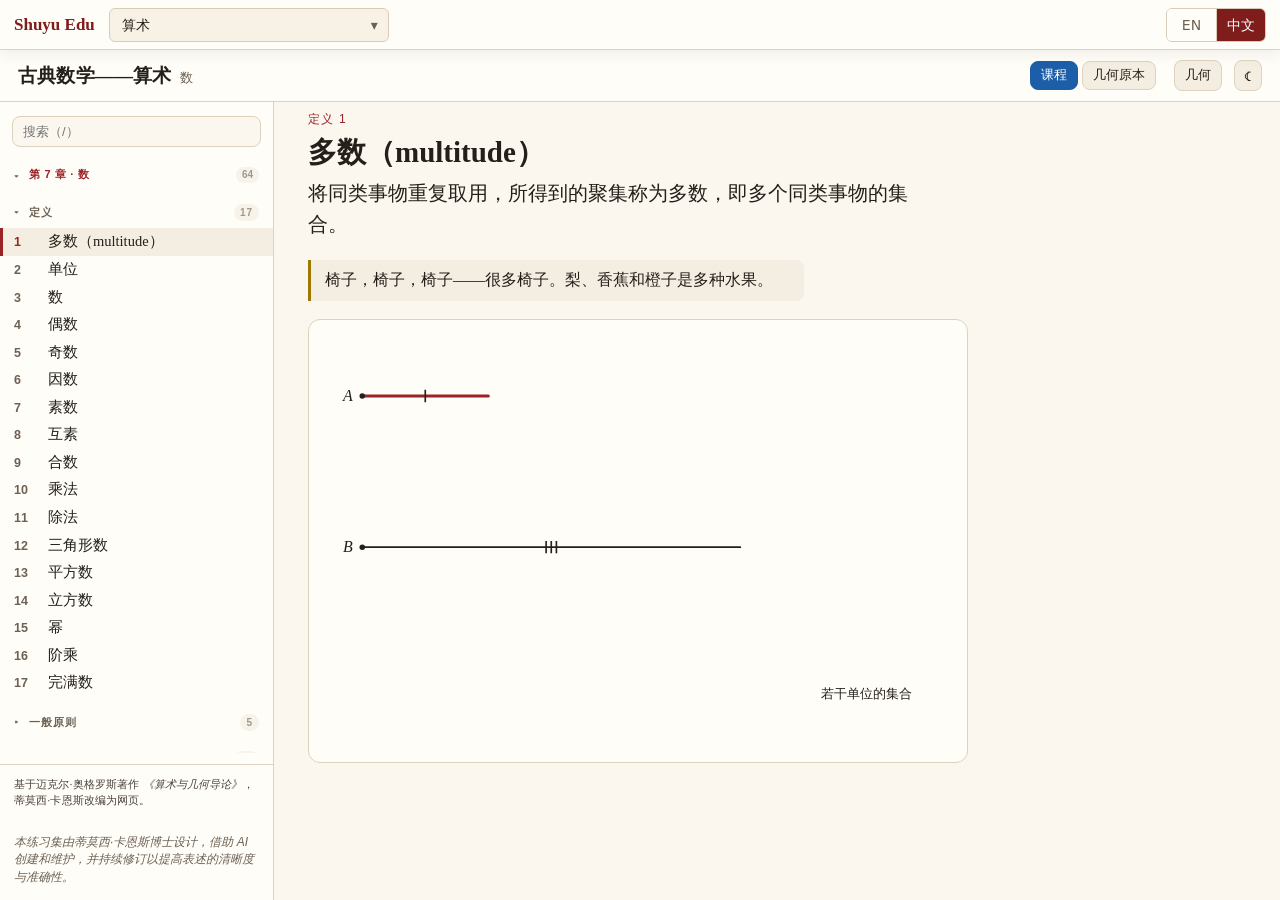
==== commit 64d92009: "op translate" ====
--- a/arithmetica-zh.html
+++ b/arithmetica-zh.html
@@ -1742,7 +1742,7 @@
 })(typeof window !== 'undefined' ? window : globalThis);
 if (typeof module !== 'undefined') module.exports = (typeof window !== 'undefined' ? window : globalThis).Geom;
 </script>
-<script>window.STORE={"app":"arithmetica","brand":{"courseTitle":"古典数学——算术","courseSubtitle":"数","elementsTitle":"欧几里得《几何原本》","companionHref":"index-zh.html","companionLabel":"几何"},"defaultShelf":"course","course":{"n":7,"id":"ch7","title":"第 7 章 · 数","definitions":[{"id":"ch7:def:1","num":1,"term":"众数","text":"将同类事物重复取用，所得到的集合数量称为众数。","kid":"椅子，椅子，椅子——很多椅子。梨、香蕉和橙子是多种水果。"},{"id":"ch7:def:2","num":2,"term":"单位","text":"单位是不可分的，它通过自身的重复构成众数，是计数的基本起点。数学研究众数时不考虑单位由何物构成，因此数学单位本身没有大小、位置或方向。","kid":"一.你重复做两个、三个、四个……的事情","figId":"b7:def:1"},{"id":"ch7:def:3","num":3,"term":"数","text":"数是由单位量出的众数，是有限的、可以通过计数把握的众数。一不是众数，但它是所有数的起点和量度，因此也被称为数。","kid":"A数了多少。三是一个数字； “三半”不是一个纯粹的数字——它划分了单位。","figId":"b7:def:2"},{"id":"ch7:def:4","num":4,"term":"偶数","text":"能分成两个相等整数的数称为偶数。","kid":"2, 4, 6 — 您可以将它们从中间分开。","figId":"b7:def:6"},{"id":"ch7:def:5","num":5,"term":"奇数","text":"不能分成两个相等整数的数称为奇数。","kid":"3, 5, 7——如果你试图把它们分开，就会剩下一个。","figId":"b7:def:7"},{"id":"ch7:def:6","num":6,"term":"因数","text":"能整除一个数的数称为它的因数，也称约数。","kid":"12位的因数分别是1、2、3、4、6、12。","figId":"b7:def:3"},{"id":"ch7:def:7","num":7,"term":"素数","text":"除 1 和自身外没有其他正因数的整数称为素数。","kid":"2 和 3 是素数。 4 不是，因为 2 进入其中。","figId":"b7:def:11"},{"id":"ch7:def:8","num":8,"term":"互素","text":"两个不同的数若除 1 外没有其他公因数，就称它们互素。","kid":"8和15只共用1个。12和15共用3个，所以它们不是互素。","figId":"b7:def:12"},{"id":"ch7:def:9","num":9,"term":"合数","text":"除 1 和自身外还有其他正因数的整数称为合数。","kid":"14 是复合的：2 和 7 进入其中。没有素数是复合的。","figId":"b7:def:13"},{"id":"ch7:def:10","num":10,"term":"乘法","text":"数 N 乘以数 M，就是将 M 个 N 相加，所得结果称为积。例如 5 × 3 = 3+3+3+3+3，也等于 5+5+5。","kid":"这个号码有多少份？把它们加起来。","figId":"b7:def:15"},{"id":"ch7:def:11","num":11,"term":"除法","text":"数 N 除以数 M，就是求从 N 中能减去多少次 M，所得结果称为商。","kid":"12 中有多少个 4？三。"},{"id":"ch7:def:12","num":12,"term":"三角数","text":"从 1 开始的若干个连续正整数之和称为三角数。例如 1，1+2=3，1+2+3=6，1+2+3+4=10。","kid":"卵石堆放在 三角形 中。"},{"id":"ch7:def:13","num":13,"term":"平方数","text":"两个相等整数的乘积称为平方数，原来的整数称为这个平方数的平方根。","kid":"4 为 2×2。 9 是 3×3。","figId":"b7:def:18"},{"id":"ch7:def:14","num":14,"term":"立方数","text":"三个相等整数的乘积称为立方数，原来的整数称为这个立方数的立方根。","kid":"8为2×2×2。","figId":"b7:def:19"},{"id":"ch7:def:15","num":15,"term":"幂","text":"若干个相同数相乘所得的积称为这个数的幂。二次幂称为平方，三次幂称为立方。","kid":"2³ = 8. 2⁴ = 16."},{"id":"ch7:def:16","num":16,"term":"阶乘","text":"从 1 开始的若干个连续正整数的乘积称为阶乘，记作 N! = 1×2×…×N。","kid":"5! = 1×2×3×4×5 = 120."},{"id":"ch7:def:17","num":17,"term":"完全数","text":"若一个数等于它的所有小于自身的正因数之和，就称它为完全数。例如 6 = 1+2+3，28 = 1+2+4+7+14。","kid":"零件加起来就是整体。","figId":"b7:def:22"}],"extra":[{"id":"ch7:prin:1","num":1,"term":"既不偶数也不奇数","text":"没有数字既是偶数又是奇数。"},{"id":"ch7:prin:2","num":2,"term":"偶数加减一","text":"偶数加一或减一，结果为奇数。"},{"id":"ch7:prin:3","num":3,"term":"奇数加减一","text":"奇数加一或减一，结果为偶数。 （1 − 1 根本不是众。）"},{"id":"ch7:prin:4","num":4,"term":"无限制添加","text":"任意两个数可以相加，结果是一个数。任何数字都可以无限制地添加数字。"},{"id":"ch7:prin:5","num":5,"term":"无限乘法","text":"任意两个数可以相乘，结果是一个数。任何数字都可以无限制地相乘。"},{"id":"ch7:prin:6","num":6,"term":"减去较小的","text":"任何较小的数都可以从较大的数中减去，结果是一个数。"},{"id":"ch7:prin:7","num":7,"term":"除以 因数","text":"任何数都可以除以它的任意一个因数，结果就是一个数。"},{"id":"ch7:prin:8","num":8,"term":"衡量两个整除它们的总和","text":"一个 number that divides exactly 两个数也 整除 他们的总和。"},{"id":"ch7:prin:9","num":9,"term":"衡量两个整除他们的区别","text":"A number that divides exactly 两个不相等的数字也整除 它们的区别。"},{"id":"ch7:prin:10","num":10,"term":"量号 整除 其乘积","text":"A number that divides exactly 编号也是 整除 其任何乘积。"}],"theorems":[{"id":"ch7:thm:1","num":1,"title":"单位与一个数之比及其乘积关系","kind":"theorem","figId":"b7:prop:15","statement":"该单位与任何数字的比率与任何第二个数字与这两个数字的乘积的比率相同。 1：M=N：N×M。","steps":[{"text":"让单元A整除数字BC，并让另一个单元D整除EF相同的次数。"},{"text":"则 A : BC = D : EF 。 等倍数 的两项都保持比率（第 5 章，定理 13），因此单位是 BC，就像 D 是乘积。","cites":["ch5:thm:13"],"hlBeats":[["seg:A","seg:BC"],["seg:D","seg:EF"]],"hlBeatMs":950},{"text":"即 1 : M = N : N×M。","hlIds":["seg:A","seg:BC","seg:D","seg:EF"]}],"end":"Q.E.D.","euclid":"b7:prop:15","euclidMatch":"exact"},{"id":"ch7:thm:2","num":2,"title":"乘法交换律","kind":"theorem","figId":"b7:prop:16","statement":"A × B = B × A.","steps":[{"text":"设A乘以B得到C，B乘以A得到D。","hlBeats":[["seg:A","seg:B","seg:C"],["seg:B","seg:A","seg:D"]],"hlBeatMs":900},{"text":"根据定理 1，A : C = 单位配对为 B : D。与 因数 具有相同比例的两个乘积相等，因此 C = D，即 A×B = B×A。","cites":["ch7:thm:1"],"hlIds":["seg:C","seg:D"]}],"end":"Q.E.D.","euclid":"b7:prop:16","euclidMatch":"exact"},{"id":"ch7:thm:3","num":3,"title":"通过因数进行乘法","kind":"theorem","figId":"b7:prop:17","statement":"对于任意三个数A、B、C，只要B 整除 C，(A×C)/B = A×(C/B)。","steps":[{"text":"让 A 乘以 B 和 C，使 D 和下一个乘积具有相同的比率。"},{"text":"根据乘法和定理 2 的定义，这些乘积具有 B 与 C 的比率。将较大者除以 B 得到 A 乘以 (C/B)。","cites":["ch7:thm:2"],"hlIds":["seg:A","seg:B","seg:C","seg:D"]}],"end":"Q.E.D.","euclid":"b7:prop:17","euclidMatch":"variant","euclidNote":"一个数乘以两个数，得到的数与相乘的数的比率相同。"},{"id":"ch7:thm:4","num":4,"title":"内项之积等于外项之积","kind":"theorem","figId":"b7:prop:19","statement":"如果四个数成比例，则平均值的乘积等于极值的乘积。相反，如果这些乘积相等，则这四个数字成比例。","steps":[{"text":"设 A : B = C : D。","hlBeats":[["seg:A","seg:B"],["seg:C","seg:D"]],"hlBeatMs":900},{"text":"A×D和B×C是同一配对的等倍数。根据定理 1，两个乘积具有相同的比率，因此它们相等。","cites":["ch7:thm:1"],"hlIds":["seg:A","seg:D","seg:B","seg:C"]},{"text":"反过来，将乘积相等读回到相同比率的定义中。"}],"end":"Q.E.D.","euclid":"b7:prop:19","euclidMatch":"exact"},{"id":"ch7:thm:5","num":5,"title":"欧几里得算法与互素","kind":"theorem","figId":"b7:prop:1","statement":"从任意两个不相等的数开始，反复用较大的数减去较小的数。如果最后剩下的数字是单位，则原来的数字是互素。","steps":[{"text":"设AB和CD不相等，不断用较大的减去较小的，直到剩下一个单位HA。"},{"text":"任意公约数 E 的AB 和CD 整除 各取余数（原理9），如此即可测出单位HA。单位的唯一度量是单位。","hlBeats":[["seg:AH"],["seg:E"]],"hlBeatMs":900},{"text":"因此AB和CD除1外没有共同的因数。","hlIds":["seg:AH","seg:HF","seg:FB","seg:CG","seg:GD"]}],"end":"Q.E.D.","euclid":"b7:prop:1","euclidMatch":"exact"},{"id":"ch7:thm:6","num":6,"title":"互素两数有相差为一的倍数","kind":"construction","statement":"给定任意一对 互素，找到一对相差 1 的倍数。","steps":[{"text":"运行定理5的减法过程，直到保留单位。","cites":["ch7:thm:5"]},{"text":"单位前的最后两个数字相差1，并且每个数字都是原件（或单位）之一的倍数。这些是所需的倍数。"}],"end":"Q.E.F."},{"id":"ch7:thm:7","num":7,"title":"互素两数构成最简整数比","kind":"theorem","figId":"b7:prop:21","statement":"与 互素 的两个数成比例的两个数，如果它们不是这些数本身，则它们是它们的倍数。","steps":[{"text":"设 A : B = C : D，其中 C、D 互素，且 A > C。","hlBeats":[["seg:A","seg:B"],["seg:C","seg:D"]],"hlBeatMs":900},{"text":"如果 A 不是 C 的倍数，则该比率中的最小数字将小于 C、D，这与 互素数 的比率中最小的情况相矛盾。","hlIds":["seg:A","seg:C"]}],"end":"Q.E.D.","euclid":"b7:prop:21","euclidMatch":"exact"},{"id":"ch7:thm:8","num":8,"title":"约去公因数","kind":"theorem","figId":"b7:prop:22","statement":"如果N是A×N和B×N的最大公因数，则A和B是互素。","steps":[{"text":"设A和B为公约数以相同比例从一对中取消后的数字。","hlIds":["seg:A","seg:B"]},{"text":"A 和 B 的任何剩余的共同 因数 将恢复原始的更大的 公约数。所以A和B只共享单位。","hlIds":["seg:A","seg:B","seg:C","seg:D"]}],"end":"Q.E.D.","euclid":"b7:prop:22","euclidMatch":"variant","euclidNote":"如果N是AN和BN的GCF，则A和B是互素。"},{"id":"ch7:thm:9","num":9,"title":"成比例的数的最大公因数","kind":"theorem","figId":"b7:prop:20","statement":"如果四个数字成比例，则第一对和第二对的最大公共值 因数 整除它们的次数相同。","steps":[{"text":"设 A : B = C : D。让该比率的最少数整除 A、B 和 C、D。","hlBeats":[["seg:A","seg:B"],["seg:C","seg:D"]],"hlBeatMs":900},{"text":"这些最小数字是 互素数（定理 8）并且对于单位而言是唯一的，因此乘数一致。","cites":["ch7:thm:8"],"hlIds":["seg:A","seg:B","seg:C","seg:D"]}],"end":"Q.E.D.","euclid":"b7:prop:20","euclidMatch":"exact"},{"id":"ch7:thm:10","num":10,"title":"素数与不被它整除的数互素","kind":"theorem","figId":"b7:prop:29","statement":"素数 与任何不是其倍数的数字互质。","steps":[{"text":"设 A 为素数，B 为 A 无法整除的数。","hlIds":["seg:A","seg:B"]},{"text":"除了 1 之外，A 和 B 的共同 因数 必须是 A 本身，因为它们是 A 唯一的 因数。然后A会整除B。所以他们只共享1。","hlIds":["seg:A","seg:B"]}],"end":"Q.E.D.","euclid":"b7:prop:29","euclidMatch":"exact"},{"id":"ch7:thm:11","num":11,"title":"与两个数分别互素，则与它们的积互素","kind":"theorem","figId":"b7:prop:24","statement":"如果一个数字与两个数字互质，那么它也与它们的乘积互质。","steps":[{"text":"设 A 与 B 和 C 互质。","hlIds":["seg:A","seg:B","seg:C"]},{"text":"如果 A 与 B×C 共享除 1 之外的 因数，则该 因数 将整除乘积。根据下一个定理，素数整除乘积 整除 和 因数，因此它将整除 B 或 C，与给定的相矛盾。","hlIds":["seg:A","seg:B","seg:C"]}],"end":"Q.E.D.","euclid":"b7:prop:24","euclidMatch":"exact"},{"id":"ch7:thm:12","num":12,"title":"素数整除一个积，则整除其中一个因数","kind":"theorem","figId":"b7:prop:30","statement":"如果说素数是整除的一个乘积，那么它也是整除中至少一个因数的。","steps":[{"text":"令素数A与数B、C相积D，并令A整除D。","hlIds":["seg:A","seg:D"]},{"text":"如果 A 整除 既不与 B 也不与 C，则 A 与 B 和 C 互质（定理 10），因此与 D 互质（定理 11），因此无法整除乘积。","cites":["ch7:thm:10","ch7:thm:11"],"hlBeats":[["seg:A","seg:B"],["seg:A","seg:C"],["seg:A","seg:D"]],"hlBeatMs":850}],"end":"Q.E.D.","euclid":"b7:prop:30","euclidMatch":"exact"},{"id":"ch7:thm:13","num":13,"title":"素因数分解的唯一性","kind":"theorem","figId":"b7:prop:31","statement":"任何数字都只能以一种方式表达为 素数 的乘积（因数 的阶数除外）。","steps":[{"text":"设 A 为 合数。它是通过一些素数 B 来整除的（Euclid VII.31）；将其分开并重复。由于商减少，该过程结束。","hlIds":["seg:A","seg:B"]},{"text":"如果两个素数乘积相等且不同，则一个素数而不是另一个素数将在不整除 因数 的情况下整除该乘积，这与定理 12 相矛盾。","cites":["ch7:thm:12"]}],"end":"Q.E.D.","euclid":"b7:prop:31","euclidMatch":"variant","euclidNote":"独特的质因数分解；欧几里得证明每个复合数都是由素数来整除的（VII.31），并且每个数字都是素数或这样整除的（VII.32）。"},{"id":"ch7:thm:14","num":14,"title":"一个数的全部因数","kind":"theorem","statement":"任何数字的所有 因数 都是：其素数分解中的素数，这些素数一次取任意数的乘积，以及 1。","steps":[{"text":"根据定理 13，该数字是素数的乘积。","cites":["ch7:thm:13"]},{"text":"任何 因数 本身就是整除数字的素数的乘积，因此只能使用这些素数（定理 12）。","cites":["ch7:thm:12"]}],"end":"Q.E.D."},{"id":"ch7:thm:15","num":15,"title":"总存在更大的素数","kind":"theorem","statement":"总有一个更大的素数。素数是无限的。","steps":[{"text":"给定任何素数 P，形成 P！ + 1。"},{"text":"2、3、…、P 都不能整除该数字，因为每个都可以整除 P！所以余数为 1。"},{"text":"无论素数整除 P！因此 + 1 大于 P。"}],"end":"Q.E.D."},{"id":"ch7:thm:16","num":16,"title":"任意长的连续合数段","kind":"construction","statement":"给我任何数字：我总能找到许多连续的数字，其中没有一个是素数。","steps":[{"text":"求K个连续复合，构成(K+1)！ + 2，（K+1）！ + 3，……，（K+1）！ + (K+1)。"},{"text":"项（K+1）！对于从 2 到 K+1 的每个 M，+ M 可被 M 整除。"}],"end":"Q.E.F."},{"id":"ch7:thm:17","num":17,"title":"求最大公因数","kind":"construction","figId":"b7:prop:2","statement":"如何找到任意两个数的最大公因数。","steps":[{"text":"设 AB 和 CD 为两个给定数字。反复从较大的数字中减去较小的数字，直到其前面的数字为 E 整除。最后一个数字是 GCF。"},{"text":"E 整除 AB 和 CD，通过反转相减（原理 8）。任何 公约数 整除 的每个余数，因此 整除 E，所以没有更大的东西是常见的。","cites":["ch7:prin:8","ch7:prin:9"],"hlIds":["seg:AB","seg:CD","seg:E"]}],"end":"Q.E.F.","euclid":"b7:prop:2","euclidMatch":"exact"},{"id":"ch7:thm:18","num":18,"title":"求最小公倍数","kind":"construction","figId":"b7:prop:34","statement":"如何求任意两个数的最小公倍数。","steps":[{"text":"令A和B为给定数字，并令C为其最小公倍数。","cites":["ch7:thm:17","ch7:thm:8"],"hlIds":["seg:A","seg:B"]},{"text":"C 是公倍数。任何其他公倍数都是 A 和 B 的倍数，因此也是 C 的倍数。","hlIds":["seg:A","seg:B","seg:C"]}],"end":"Q.E.F.","euclid":"b7:prop:34","euclidMatch":"exact"},{"id":"ch7:thm:19","num":19,"title":"三角数公式","kind":"theorem","statement":"如果一个三角形数的底是N，则该三角形数是N(N+1)/2。","steps":[{"text":"三角数是1+2+…+N。"},{"text":"第一个与最后一个配对：1+N, 2+(N−1), … 。如果 N 是偶数，则有 N/2 个这样的对，如果 N 是奇数，则有 (N−1)/2 对加上中间项。无论哪种方式，总和都是 N(N+1)/2。"}],"end":"Q.E.D."},{"id":"ch7:thm:20","num":20,"title":"相邻两个三角数之和是平方数","kind":"theorem","statement":"两个连续三角形数的和是平方数。","steps":[{"text":"N和N+1上的三角形数分别为N(N+1)/2和(N+1)(N+2)/2。"},{"text":"它们的总和为 (N+1)(N + N+2)/2 = (N+1)²。"}],"end":"Q.E.D."},{"id":"ch7:thm:21","num":21,"title":"平方数是从 1 开始的连续奇数之和","kind":"theorem","statement":"每个平方数 N²是从1开始的N个连续奇数的总和。","steps":[{"text":"1 = 1². 1+3 = 4 = 2². 1+3+5 = 9 = 3²."},{"text":"如果 1+3+…+(2N−1) = N²，则添加下一个奇数 2N+1：N² + 2N + 1 = (N+1)²。"}],"end":"Q.E.D."},{"id":"ch7:thm:22","num":22,"title":"两个平方数之积仍是平方数","kind":"theorem","statement":"两个平方数的乘积是一个平方数（其根是根的乘积）。","steps":[{"text":"设 A = C×C 且 B = D×D。"},{"text":"通过重新排列因数，则A×B = (C×D)×(C×D)（定理2）。","cites":["ch7:thm:2"]}],"end":"Q.E.D."},{"id":"ch7:thm:23","num":23,"title":"平方数乘以一个数仍为平方数，则该数也是平方数","kind":"theorem","statement":"如果 平方数 乘以某个数字得到 平方数，则该数字本身就是 平方数。","steps":[{"text":"设 A² × N = B²。在素数 因数（定理 13）中，A² 和 B² 中的每个指数都是偶数。","cites":["ch7:thm:13"]},{"text":"因此 N 中的每个指数都是偶数，因此 N 是 平方数。"}],"end":"Q.E.D."},{"id":"ch7:thm:24","num":24,"title":"不同素数之比不能等于两个平方数之比","kind":"theorem","statement":"没有 素数 与任何其他 素数 之间的关系就像 平方数 与 平方数 之间的关系一样。","steps":[{"text":"如果 P : Q = A² : B² 且 P、Q 为素数，则 P×B² = Q×A²（定理 4）。","cites":["ch7:thm:4"]},{"text":"P 整除 Q×A²，因此 整除 A² 或 Q。除非 P = Q，否则无法整除 Q，并且如果它是 整除 A²，则它是 整除 A（定理 12），使 P 成为 平方数-因数 的 平方数 比率，这将迫使 Q 成为 平方数，对于除 a 之外的素数来说不可能平方数（只有 1 台是 平方数 装置）。","cites":["ch7:thm:12"]}],"end":"Q.E.D."},{"id":"ch7:thm:25","num":25,"title":"成比例的因数给出比例中项","kind":"theorem","statement":"因数 成比例的两个数有一个比例中项。","steps":[{"text":"设 A = C×D 且 B = E×F，其中 C : E = D : F。"},{"text":"则 C : E = D : F 意味着 C×F = E×D（定理 4）。数字 C×E 是平均值：A : (C×E) = (C×E) : B。","cites":["ch7:thm:4"]}],"end":"Q.E.D."},{"id":"ch7:thm:26","num":26,"title":"有比例中项则可分解为成比例的因数","kind":"theorem","statement":"两个数字之间的比例中项有比例 因数。","steps":[{"text":"设A : M = M : B。则A×B = M×M（定理4）。","cites":["ch7:thm:4"]},{"text":"A 和 B 的素数 因数 可以与 M² 的素数配对，因此 A 和 B 的边长比相同。"}],"end":"Q.E.D."},{"id":"ch7:thm:27","num":27,"title":"可分解为成比例因数的两数之积是平方数","kind":"theorem","statement":"两个数与因数成比例的乘积是平方数。","steps":[{"text":"如果 A 和 B 具有比例 因数，则它们具有平均值 M（定理 25）。","cites":["ch7:thm:25"]},{"text":"则 A×B = M²（定理 4）。","cites":["ch7:thm:4"]}],"end":"Q.E.D."},{"id":"ch7:thm:28","num":28,"title":"一个数整除平方数的条件","kind":"theorem","statement":"如果一个号码 整除 与另一个号码 平方数 相同，则存在一个号码，其中第一个 整除 的号码与第二个 整除 号码的号码相同。","steps":[{"text":"让 A 整除 B²。写 B² = A×K。"},{"text":"A 中的素数已经位于 B 中（定理 12），因此 K 是 B 倍（B/A 的互补边）。"}],"end":"Q.E.D."},{"id":"ch7:thm:29","num":29,"title":"一个数整除乘积的条件","kind":"theorem","statement":"如果一个数字 整除 是另外两个数字的乘积，那么第一个 整除 中就有一个数字作为第二个 整除 那个数字。","steps":[{"text":"让 A 整除 B×C。那么B×C=A×K。\n当配对是乘积时，"},{"text":"K 是与 A、B、C 成正比的第四个（定理 4）。","cites":["ch7:thm:4"]}],"end":"Q.E.D."},{"id":"ch7:thm:30","num":30,"title":"从 1 开始的连比例","kind":"theorem","statement":"如果数字是从1开始的连续比例，并且1之后的下一个是素数，那么最后一个数字不用除该比例之外的任何数字来衡量。","steps":[{"text":"令 1, P, P², …, Pⁿ 与 P 素数。"},{"text":"Pⁿ 的任何度量都是 P 的幂（定理 12），因此是其中一项。","cites":["ch7:thm:12"]}],"end":"Q.E.D."},{"id":"ch7:thm:31","num":31,"title":"从 1 开始的连比例数列求和","kind":"construction","statement":"如何求从1开始的连续比例的N个数的和。","steps":[{"text":"设项为 1、A、A²、…、Aⁿ⁻1，并设 S 为它们的和。"},{"text":"则 A×S = S − 1 + Aⁿ，因此当 A > 1 时，S = (Aⁿ − 1)/(A − 1)。"}],"end":"Q.E.F."},{"id":"ch7:thm:32","num":32,"title":"偶完全数","kind":"theorem","statement":"如果 (2N − 1) 是 素数 P，则 2^(N−1) × P 是完全数。","steps":[{"text":"2^(N−1)×P 的 因数，除了数字本身之外，还有 1, 2, 4, …, 2^(N−1) 和 P, 2P, …, 2^(N−2)×P。"},{"text":"这两个几何级数之和为 (2^N − 1) + P(2^(N−1) − 1) = P + P×2^(N−1) − P = 2^(N−1)×P。","cites":["ch7:thm:31"]}],"end":"Q.E.D."}],"commonNotions":[{"id":"cn:1","num":1,"term":"等量的传递性","text":"与同一量相等的量彼此相等。","kid":"若 A=C 且 B=C，则 A=B。"},{"id":"cn:2","num":2,"term":"等量相加","text":"等量加等量，其和仍相等。","kid":"两个相等的量各增加同样大小后仍相等。"},{"id":"cn:3","num":3,"term":"等量相减","text":"等量减等量，其余量仍相等。","kid":"两个相等的量各减去同样大小后仍相等。"},{"id":"cn:4","num":4,"term":"重合","text":"能够彼此重合的事物相等。","kid":"两个形状若能完全重叠，就是相等的。"},{"id":"cn:5","num":5,"term":"整体与部分","text":"整体大于它的任何一个部分。","kid":"整个披萨总比其中一片大。"}],"labels":{"def":"定义","post":"公设","cn":"公理","thm":"定理","prin":"原则","hook":"拓展"}},"courseChapters":[{"n":7,"id":"ch7","title":"第 7 章 · 数","definitions":[{"id":"ch7:def:1","num":1,"term":"众数","text":"将同类事物重复取用，所得到的集合数量称为众数。","kid":"椅子，椅子，椅子——很多椅子。梨、香蕉和橙子是多种水果。"},{"id":"ch7:def:2","num":2,"term":"单位","text":"单位是不可分的，它通过自身的重复构成众数，是计数的基本起点。数学研究众数时不考虑单位由何物构成，因此数学单位本身没有大小、位置或方向。","kid":"一.你重复做两个、三个、四个……的事情","figId":"b7:def:1"},{"id":"ch7:def:3","num":3,"term":"数","text":"数是由单位量出的众数，是有限的、可以通过计数把握的众数。一不是众数，但它是所有数的起点和量度，因此也被称为数。","kid":"A数了多少。三是一个数字； “三半”不是一个纯粹的数字——它划分了单位。","figId":"b7:def:2"},{"id":"ch7:def:4","num":4,"term":"偶数","text":"能分成两个相等整数的数称为偶数。","kid":"2, 4, 6 — 您可以将它们从中间分开。","figId":"b7:def:6"},{"id":"ch7:def:5","num":5,"term":"奇数","text":"不能分成两个相等整数的数称为奇数。","kid":"3, 5, 7——如果你试图把它们分开，就会剩下一个。","figId":"b7:def:7"},{"id":"ch7:def:6","num":6,"term":"因数","text":"能整除一个数的数称为它的因数，也称约数。","kid":"12位的因数分别是1、2、3、4、6、12。","figId":"b7:def:3"},{"id":"ch7:def:7","num":7,"term":"素数","text":"除 1 和自身外没有其他正因数的整数称为素数。","kid":"2 和 3 是素数。 4 不是，因为 2 进入其中。","figId":"b7:def:11"},{"id":"ch7:def:8","num":8,"term":"互素","text":"两个不同的数若除 1 外没有其他公因数，就称它们互素。","kid":"8和15只共用1个。12和15共用3个，所以它们不是互素。","figId":"b7:def:12"},{"id":"ch7:def:9","num":9,"term":"合数","text":"除 1 和自身外还有其他正因数的整数称为合数。","kid":"14 是复合的：2 和 7 进入其中。没有素数是复合的。","figId":"b7:def:13"},{"id":"ch7:def:10","num":10,"term":"乘法","text":"数 N 乘以数 M，就是将 M 个 N 相加，所得结果称为积。例如 5 × 3 = 3+3+3+3+3，也等于 5+5+5。","kid":"这个号码有多少份？把它们加起来。","figId":"b7:def:15"},{"id":"ch7:def:11","num":11,"term":"除法","text":"数 N 除以数 M，就是求从 N 中能减去多少次 M，所得结果称为商。","kid":"12 中有多少个 4？三。"},{"id":"ch7:def:12","num":12,"term":"三角数","text":"从 1 开始的若干个连续正整数之和称为三角数。例如 1，1+2=3，1+2+3=6，1+2+3+4=10。","kid":"卵石堆放在 三角形 中。"},{"id":"ch7:def:13","num":13,"term":"平方数","text":"两个相等整数的乘积称为平方数，原来的整数称为这个平方数的平方根。","kid":"4 为 2×2。 9 是 3×3。","figId":"b7:def:18"},{"id":"ch7:def:14","num":14,"term":"立方数","text":"三个相等整数的乘积称为立方数，原来的整数称为这个立方数的立方根。","kid":"8为2×2×2。","figId":"b7:def:19"},{"id":"ch7:def:15","num":15,"term":"幂","text":"若干个相同数相乘所得的积称为这个数的幂。二次幂称为平方，三次幂称为立方。","kid":"2³ = 8. 2⁴ = 16."},{"id":"ch7:def:16","num":16,"term":"阶乘","text":"从 1 开始的若干个连续正整数的乘积称为阶乘，记作 N! = 1×2×…×N。","kid":"5! = 1×2×3×4×5 = 120."},{"id":"ch7:def:17","num":17,"term":"完全数","text":"若一个数等于它的所有小于自身的正因数之和，就称它为完全数。例如 6 = 1+2+3，28 = 1+2+4+7+14。","kid":"零件加起来就是整体。","figId":"b7:def:22"}],"extra":[{"id":"ch7:prin:1","num":1,"term":"既不偶数也不奇数","text":"没有数字既是偶数又是奇数。"},{"id":"ch7:prin:2","num":2,"term":"偶数加减一","text":"偶数加一或减一，结果为奇数。"},{"id":"ch7:prin:3","num":3,"term":"奇数加减一","text":"奇数加一或减一，结果为偶数。 （1 − 1 根本不是众。）"},{"id":"ch7:prin:4","num":4,"term":"无限制添加","text":"任意两个数可以相加，结果是一个数。任何数字都可以无限制地添加数字。"},{"id":"ch7:prin:5","num":5,"term":"无限乘法","text":"任意两个数可以相乘，结果是一个数。任何数字都可以无限制地相乘。"},{"id":"ch7:prin:6","num":6,"term":"减去较小的","text":"任何较小的数都可以从较大的数中减去，结果是一个数。"},{"id":"ch7:prin:7","num":7,"term":"除以 因数","text":"任何数都可以除以它的任意一个因数，结果就是一个数。"},{"id":"ch7:prin:8","num":8,"term":"衡量两个整除它们的总和","text":"一个 number that divides exactly 两个数也 整除 他们的总和。"},{"id":"ch7:prin:9","num":9,"term":"衡量两个整除他们的区别","text":"A number that divides exactly 两个不相等的数字也整除 它们的区别。"},{"id":"ch7:prin:10","num":10,"term":"量号 整除 其乘积","text":"A number that divides exactly 编号也是 整除 其任何乘积。"}],"theorems":[{"id":"ch7:thm:1","num":1,"title":"单位与一个数之比及其乘积关系","kind":"theorem","figId":"b7:prop:15","statement":"该单位与任何数字的比率与任何第二个数字与这两个数字的乘积的比率相同。 1：M=N：N×M。","steps":[{"text":"让单元A整除数字BC，并让另一个单元D整除EF相同的次数。"},{"text":"则 A : BC = D : EF 。 等倍数 的两项都保持比率（第 5 章，定理 13），因此单位是 BC，就像 D 是乘积。","cites":["ch5:thm:13"],"hlBeats":[["seg:A","seg:BC"],["seg:D","seg:EF"]],"hlBeatMs":950},{"text":"即 1 : M = N : N×M。","hlIds":["seg:A","seg:BC","seg:D","seg:EF"]}],"end":"Q.E.D.","euclid":"b7:prop:15","euclidMatch":"exact"},{"id":"ch7:thm:2","num":2,"title":"乘法交换律","kind":"theorem","figId":"b7:prop:16","statement":"A × B = B × A.","steps":[{"text":"设A乘以B得到C，B乘以A得到D。","hlBeats":[["seg:A","seg:B","seg:C"],["seg:B","seg:A","seg:D"]],"hlBeatMs":900},{"text":"根据定理 1，A : C = 单位配对为 B : D。与 因数 具有相同比例的两个乘积相等，因此 C = D，即 A×B = B×A。","cites":["ch7:thm:1"],"hlIds":["seg:C","seg:D"]}],"end":"Q.E.D.","euclid":"b7:prop:16","euclidMatch":"exact"},{"id":"ch7:thm:3","num":3,"title":"通过因数进行乘法","kind":"theorem","figId":"b7:prop:17","statement":"对于任意三个数A、B、C，只要B 整除 C，(A×C)/B = A×(C/B)。","steps":[{"text":"让 A 乘以 B 和 C，使 D 和下一个乘积具有相同的比率。"},{"text":"根据乘法和定理 2 的定义，这些乘积具有 B 与 C 的比率。将较大者除以 B 得到 A 乘以 (C/B)。","cites":["ch7:thm:2"],"hlIds":["seg:A","seg:B","seg:C","seg:D"]}],"end":"Q.E.D.","euclid":"b7:prop:17","euclidMatch":"variant","euclidNote":"一个数乘以两个数，得到的数与相乘的数的比率相同。"},{"id":"ch7:thm:4","num":4,"title":"内项之积等于外项之积","kind":"theorem","figId":"b7:prop:19","statement":"如果四个数成比例，则平均值的乘积等于极值的乘积。相反，如果这些乘积相等，则这四个数字成比例。","steps":[{"text":"设 A : B = C : D。","hlBeats":[["seg:A","seg:B"],["seg:C","seg:D"]],"hlBeatMs":900},{"text":"A×D和B×C是同一配对的等倍数。根据定理 1，两个乘积具有相同的比率，因此它们相等。","cites":["ch7:thm:1"],"hlIds":["seg:A","seg:D","seg:B","seg:C"]},{"text":"反过来，将乘积相等读回到相同比率的定义中。"}],"end":"Q.E.D.","euclid":"b7:prop:19","euclidMatch":"exact"},{"id":"ch7:thm:5","num":5,"title":"欧几里得算法与互素","kind":"theorem","figId":"b7:prop:1","statement":"从任意两个不相等的数开始，反复用较大的数减去较小的数。如果最后剩下的数字是单位，则原来的数字是互素。","steps":[{"text":"设AB和CD不相等，不断用较大的减去较小的，直到剩下一个单位HA。"},{"text":"任意公约数 E 的AB 和CD 整除 各取余数（原理9），如此即可测出单位HA。单位的唯一度量是单位。","hlBeats":[["seg:AH"],["seg:E"]],"hlBeatMs":900},{"text":"因此AB和CD除1外没有共同的因数。","hlIds":["seg:AH","seg:HF","seg:FB","seg:CG","seg:GD"]}],"end":"Q.E.D.","euclid":"b7:prop:1","euclidMatch":"exact"},{"id":"ch7:thm:6","num":6,"title":"互素两数有相差为一的倍数","kind":"construction","statement":"给定任意一对 互素，找到一对相差 1 的倍数。","steps":[{"text":"运行定理5的减法过程，直到保留单位。","cites":["ch7:thm:5"]},{"text":"单位前的最后两个数字相差1，并且每个数字都是原件（或单位）之一的倍数。这些是所需的倍数。"}],"end":"Q.E.F."},{"id":"ch7:thm:7","num":7,"title":"互素两数构成最简整数比","kind":"theorem","figId":"b7:prop:21","statement":"与 互素 的两个数成比例的两个数，如果它们不是这些数本身，则它们是它们的倍数。","steps":[{"text":"设 A : B = C : D，其中 C、D 互素，且 A > C。","hlBeats":[["seg:A","seg:B"],["seg:C","seg:D"]],"hlBeatMs":900},{"text":"如果 A 不是 C 的倍数，则该比率中的最小数字将小于 C、D，这与 互素数 的比率中最小的情况相矛盾。","hlIds":["seg:A","seg:C"]}],"end":"Q.E.D.","euclid":"b7:prop:21","euclidMatch":"exact"},{"id":"ch7:thm:8","num":8,"title":"约去公因数","kind":"theorem","figId":"b7:prop:22","statement":"如果N是A×N和B×N的最大公因数，则A和B是互素。","steps":[{"text":"设A和B为公约数以相同比例从一对中取消后的数字。","hlIds":["seg:A","seg:B"]},{"text":"A 和 B 的任何剩余的共同 因数 将恢复原始的更大的 公约数。所以A和B只共享单位。","hlIds":["seg:A","seg:B","seg:C","seg:D"]}],"end":"Q.E.D.","euclid":"b7:prop:22","euclidMatch":"variant","euclidNote":"如果N是AN和BN的GCF，则A和B是互素。"},{"id":"ch7:thm:9","num":9,"title":"成比例的数的最大公因数","kind":"theorem","figId":"b7:prop:20","statement":"如果四个数字成比例，则第一对和第二对的最大公共值 因数 整除它们的次数相同。","steps":[{"text":"设 A : B = C : D。让该比率的最少数整除 A、B 和 C、D。","hlBeats":[["seg:A","seg:B"],["seg:C","seg:D"]],"hlBeatMs":900},{"text":"这些最小数字是 互素数（定理 8）并且对于单位而言是唯一的，因此乘数一致。","cites":["ch7:thm:8"],"hlIds":["seg:A","seg:B","seg:C","seg:D"]}],"end":"Q.E.D.","euclid":"b7:prop:20","euclidMatch":"exact"},{"id":"ch7:thm:10","num":10,"title":"素数与不被它整除的数互素","kind":"theorem","figId":"b7:prop:29","statement":"素数 与任何不是其倍数的数字互质。","steps":[{"text":"设 A 为素数，B 为 A 无法整除的数。","hlIds":["seg:A","seg:B"]},{"text":"除了 1 之外，A 和 B 的共同 因数 必须是 A 本身，因为它们是 A 唯一的 因数。然后A会整除B。所以他们只共享1。","hlIds":["seg:A","seg:B"]}],"end":"Q.E.D.","euclid":"b7:prop:29","euclidMatch":"exact"},{"id":"ch7:thm:11","num":11,"title":"与两个数分别互素，则与它们的积互素","kind":"theorem","figId":"b7:prop:24","statement":"如果一个数字与两个数字互质，那么它也与它们的乘积互质。","steps":[{"text":"设 A 与 B 和 C 互质。","hlIds":["seg:A","seg:B","seg:C"]},{"text":"如果 A 与 B×C 共享除 1 之外的 因数，则该 因数 将整除乘积。根据下一个定理，素数整除乘积 整除 和 因数，因此它将整除 B 或 C，与给定的相矛盾。","hlIds":["seg:A","seg:B","seg:C"]}],"end":"Q.E.D.","euclid":"b7:prop:24","euclidMatch":"exact"},{"id":"ch7:thm:12","num":12,"title":"素数整除一个积，则整除其中一个因数","kind":"theorem","figId":"b7:prop:30","statement":"如果说素数是整除的一个乘积，那么它也是整除中至少一个因数的。","steps":[{"text":"令素数A与数B、C相积D，并令A整除D。","hlIds":["seg:A","seg:D"]},{"text":"如果 A 整除 既不与 B 也不与 C，则 A 与 B 和 C 互质（定理 10），因此与 D 互质（定理 11），因此无法整除乘积。","cites":["ch7:thm:10","ch7:thm:11"],"hlBeats":[["seg:A","seg:B"],["seg:A","seg:C"],["seg:A","seg:D"]],"hlBeatMs":850}],"end":"Q.E.D.","euclid":"b7:prop:30","euclidMatch":"exact"},{"id":"ch7:thm:13","num":13,"title":"素因数分解的唯一性","kind":"theorem","figId":"b7:prop:31","statement":"任何数字都只能以一种方式表达为 素数 的乘积（因数 的阶数除外）。","steps":[{"text":"设 A 为 合数。它是通过一些素数 B 来整除的（Euclid VII.31）；将其分开并重复。由于商减少，该过程结束。","hlIds":["seg:A","seg:B"]},{"text":"如果两个素数乘积相等且不同，则一个素数而不是另一个素数将在不整除 因数 的情况下整除该乘积，这与定理 12 相矛盾。","cites":["ch7:thm:12"]}],"end":"Q.E.D.","euclid":"b7:prop:31","euclidMatch":"variant","euclidNote":"独特的质因数分解；欧几里得证明每个复合数都是由素数来整除的（VII.31），并且每个数字都是素数或这样整除的（VII.32）。"},{"id":"ch7:thm:14","num":14,"title":"一个数的全部因数","kind":"theorem","statement":"任何数字的所有 因数 都是：其素数分解中的素数，这些素数一次取任意数的乘积，以及 1。","steps":[{"text":"根据定理 13，该数字是素数的乘积。","cites":["ch7:thm:13"]},{"text":"任何 因数 本身就是整除数字的素数的乘积，因此只能使用这些素数（定理 12）。","cites":["ch7:thm:12"]}],"end":"Q.E.D."},{"id":"ch7:thm:15","num":15,"title":"总存在更大的素数","kind":"theorem","statement":"总有一个更大的素数。素数是无限的。","steps":[{"text":"给定任何素数 P，形成 P！ + 1。"},{"text":"2、3、…、P 都不能整除该数字，因为每个都可以整除 P！所以余数为 1。"},{"text":"无论素数整除 P！因此 + 1 大于 P。"}],"end":"Q.E.D."},{"id":"ch7:thm:16","num":16,"title":"任意长的连续合数段","kind":"construction","statement":"给我任何数字：我总能找到许多连续的数字，其中没有一个是素数。","steps":[{"text":"求K个连续复合，构成(K+1)！ + 2，（K+1）！ + 3，……，（K+1）！ + (K+1)。"},{"text":"项（K+1）！对于从 2 到 K+1 的每个 M，+ M 可被 M 整除。"}],"end":"Q.E.F."},{"id":"ch7:thm:17","num":17,"title":"求最大公因数","kind":"construction","figId":"b7:prop:2","statement":"如何找到任意两个数的最大公因数。","steps":[{"text":"设 AB 和 CD 为两个给定数字。反复从较大的数字中减去较小的数字，直到其前面的数字为 E 整除。最后一个数字是 GCF。"},{"text":"E 整除 AB 和 CD，通过反转相减（原理 8）。任何 公约数 整除 的每个余数，因此 整除 E，所以没有更大的东西是常见的。","cites":["ch7:prin:8","ch7:prin:9"],"hlIds":["seg:AB","seg:CD","seg:E"]}],"end":"Q.E.F.","euclid":"b7:prop:2","euclidMatch":"exact"},{"id":"ch7:thm:18","num":18,"title":"求最小公倍数","kind":"construction","figId":"b7:prop:34","statement":"如何求任意两个数的最小公倍数。","steps":[{"text":"令A和B为给定数字，并令C为其最小公倍数。","cites":["ch7:thm:17","ch7:thm:8"],"hlIds":["seg:A","seg:B"]},{"text":"C 是公倍数。任何其他公倍数都是 A 和 B 的倍数，因此也是 C 的倍数。","hlIds":["seg:A","seg:B","seg:C"]}],"end":"Q.E.F.","euclid":"b7:prop:34","euclidMatch":"exact"},{"id":"ch7:thm:19","num":19,"title":"三角数公式","kind":"theorem","statement":"如果一个三角形数的底是N，则该三角形数是N(N+1)/2。","steps":[{"text":"三角数是1+2+…+N。"},{"text":"第一个与最后一个配对：1+N, 2+(N−1), … 。如果 N 是偶数，则有 N/2 个这样的对，如果 N 是奇数，则有 (N−1)/2 对加上中间项。无论哪种方式，总和都是 N(N+1)/2。"}],"end":"Q.E.D."},{"id":"ch7:thm:20","num":20,"title":"相邻两个三角数之和是平方数","kind":"theorem","statement":"两个连续三角形数的和是平方数。","steps":[{"text":"N和N+1上的三角形数分别为N(N+1)/2和(N+1)(N+2)/2。"},{"text":"它们的总和为 (N+1)(N + N+2)/2 = (N+1)²。"}],"end":"Q.E.D."},{"id":"ch7:thm:21","num":21,"title":"平方数是从 1 开始的连续奇数之和","kind":"theorem","statement":"每个平方数 N²是从1开始的N个连续奇数的总和。","steps":[{"text":"1 = 1². 1+3 = 4 = 2². 1+3+5 = 9 = 3²."},{"text":"如果 1+3+…+(2N−1) = N²，则添加下一个奇数 2N+1：N² + 2N + 1 = (N+1)²。"}],"end":"Q.E.D."},{"id":"ch7:thm:22","num":22,"title":"两个平方数之积仍是平方数","kind":"theorem","statement":"两个平方数的乘积是一个平方数（其根是根的乘积）。","steps":[{"text":"设 A = C×C 且 B = D×D。"},{"text":"通过重新排列因数，则A×B = (C×D)×(C×D)（定理2）。","cites":["ch7:thm:2"]}],"end":"Q.E.D."},{"id":"ch7:thm:23","num":23,"title":"平方数乘以一个数仍为平方数，则该数也是平方数","kind":"theorem","statement":"如果 平方数 乘以某个数字得到 平方数，则该数字本身就是 平方数。","steps":[{"text":"设 A² × N = B²。在素数 因数（定理 13）中，A² 和 B² 中的每个指数都是偶数。","cites":["ch7:thm:13"]},{"text":"因此 N 中的每个指数都是偶数，因此 N 是 平方数。"}],"end":"Q.E.D."},{"id":"ch7:thm:24","num":24,"title":"不同素数之比不能等于两个平方数之比","kind":"theorem","statement":"没有 素数 与任何其他 素数 之间的关系就像 平方数 与 平方数 之间的关系一样。","steps":[{"text":"如果 P : Q = A² : B² 且 P、Q 为素数，则 P×B² = Q×A²（定理 4）。","cites":["ch7:thm:4"]},{"text":"P 整除 Q×A²，因此 整除 A² 或 Q。除非 P = Q，否则无法整除 Q，并且如果它是 整除 A²，则它是 整除 A（定理 12），使 P 成为 平方数-因数 的 平方数 比率，这将迫使 Q 成为 平方数，对于除 a 之外的素数来说不可能平方数（只有 1 台是 平方数 装置）。","cites":["ch7:thm:12"]}],"end":"Q.E.D."},{"id":"ch7:thm:25","num":25,"title":"成比例的因数给出比例中项","kind":"theorem","statement":"因数 成比例的两个数有一个比例中项。","steps":[{"text":"设 A = C×D 且 B = E×F，其中 C : E = D : F。"},{"text":"则 C : E = D : F 意味着 C×F = E×D（定理 4）。数字 C×E 是平均值：A : (C×E) = (C×E) : B。","cites":["ch7:thm:4"]}],"end":"Q.E.D."},{"id":"ch7:thm:26","num":26,"title":"有比例中项则可分解为成比例的因数","kind":"theorem","statement":"两个数字之间的比例中项有比例 因数。","steps":[{"text":"设A : M = M : B。则A×B = M×M（定理4）。","cites":["ch7:thm:4"]},{"text":"A 和 B 的素数 因数 可以与 M² 的素数配对，因此 A 和 B 的边长比相同。"}],"end":"Q.E.D."},{"id":"ch7:thm:27","num":27,"title":"可分解为成比例因数的两数之积是平方数","kind":"theorem","statement":"两个数与因数成比例的乘积是平方数。","steps":[{"text":"如果 A 和 B 具有比例 因数，则它们具有平均值 M（定理 25）。","cites":["ch7:thm:25"]},{"text":"则 A×B = M²（定理 4）。","cites":["ch7:thm:4"]}],"end":"Q.E.D."},{"id":"ch7:thm:28","num":28,"title":"一个数整除平方数的条件","kind":"theorem","statement":"如果一个号码 整除 与另一个号码 平方数 相同，则存在一个号码，其中第一个 整除 的号码与第二个 整除 号码的号码相同。","steps":[{"text":"让 A 整除 B²。写 B² = A×K。"},{"text":"A 中的素数已经位于 B 中（定理 12），因此 K 是 B 倍（B/A 的互补边）。"}],"end":"Q.E.D."},{"id":"ch7:thm:29","num":29,"title":"一个数整除乘积的条件","kind":"theorem","statement":"如果一个数字 整除 是另外两个数字的乘积，那么第一个 整除 中就有一个数字作为第二个 整除 那个数字。","steps":[{"text":"让 A 整除 B×C。那么B×C=A×K。\n当配对是乘积时，"},{"text":"K 是与 A、B、C 成正比的第四个（定理 4）。","cites":["ch7:thm:4"]}],"end":"Q.E.D."},{"id":"ch7:thm:30","num":30,"title":"从 1 开始的连比例","kind":"theorem","statement":"如果数字是从1开始的连续比例，并且1之后的下一个是素数，那么最后一个数字不用除该比例之外的任何数字来衡量。","steps":[{"text":"令 1, P, P², …, Pⁿ 与 P 素数。"},{"text":"Pⁿ 的任何度量都是 P 的幂（定理 12），因此是其中一项。","cites":["ch7:thm:12"]}],"end":"Q.E.D."},{"id":"ch7:thm:31","num":31,"title":"从 1 开始的连比例数列求和","kind":"construction","statement":"如何求从1开始的连续比例的N个数的和。","steps":[{"text":"设项为 1、A、A²、…、Aⁿ⁻1，并设 S 为它们的和。"},{"text":"则 A×S = S − 1 + Aⁿ，因此当 A > 1 时，S = (Aⁿ − 1)/(A − 1)。"}],"end":"Q.E.F."},{"id":"ch7:thm:32","num":32,"title":"偶完全数","kind":"theorem","statement":"如果 (2N − 1) 是 素数 P，则 2^(N−1) × P 是完全数。","steps":[{"text":"2^(N−1)×P 的 因数，除了数字本身之外，还有 1, 2, 4, …, 2^(N−1) 和 P, 2P, …, 2^(N−2)×P。"},{"text":"这两个几何级数之和为 (2^N − 1) + P(2^(N−1) − 1) = P + P×2^(N−1) − P = 2^(N−1)×P。","cites":["ch7:thm:31"]}],"end":"Q.E.D."}],"commonNotions":[{"id":"cn:1","num":1,"term":"等量的传递性","text":"与同一量相等的量彼此相等。","kid":"若 A=C 且 B=C，则 A=B。"},{"id":"cn:2","num":2,"term":"等量相加","text":"等量加等量，其和仍相等。","kid":"两个相等的量各增加同样大小后仍相等。"},{"id":"cn:3","num":3,"term":"等量相减","text":"等量减等量，其余量仍相等。","kid":"两个相等的量各减去同样大小后仍相等。"},{"id":"cn:4","num":4,"term":"重合","text":"能够彼此重合的事物相等。","kid":"两个形状若能完全重叠，就是相等的。"},{"id":"cn:5","num":5,"term":"整体与部分","text":"整体大于它的任何一个部分。","kid":"整个披萨总比其中一片大。"}]}],"corpus":{"books":[{"n":7,"id":"b7","title":"第七卷 · 数","definitions":[{"id":"b7:def:1","num":1,"term":"单位","text":"使每一个事物被称为一的依据，称为单位。","textEl":"Μονάς ἐστιν, καθ᾿ ἣν ἕκαστον τῶν ὄντων ἓν λέγεται.","_group":"definitions","_book":7},{"id":"b7:def:2","num":2,"term":"数","text":"数是由单位组成的众数。","textEl":"᾿Αριθμὸς δὲ τὸ ἐκ μονάδων συγκείμενον πλῆθος.","_group":"definitions","_book":7},{"id":"b7:def:3","num":3,"term":"几分之一","text":"较小数若能整除较大数，就称它为较大数的一个部分，即几分之一。","textEl":"Μέρος ἐστὶν ἀριθμὸς ἀριθμοῦὁἐλάσσων τοῦ μείζονος, ὅταν καταμετρῇτὸν μείζονα.","_group":"definitions","_book":7},{"id":"b7:def:4","num":4,"term":"几分之几","text":"较小数若不能整除较大数，就称它为较大数的若干部分，即几分之几。","textEl":"Μέρη δέ, ὅταν μὴκαταμετρῇ.","_group":"definitions","_book":7},{"id":"b7:def:5","num":5,"term":"倍数","text":"较大数若能被较小数整除，就称前者为后者的倍数。","textEl":"Πολλαπλάσιος δὲ ὁ μείζων τοῦ ἐλάσσονος, ὅταν κα- ταμετρῆται ὑπὸ τοῦ ἐλάσσονος.","_group":"definitions","_book":7},{"id":"b7:def:6","num":6,"term":"偶数","text":"能分成两个相等整数的数称为偶数。","textEl":"῎Αρτιος ἀριθμός ἐστιν ὁ δίχα διαιρούμενος.","_group":"definitions","_book":7},{"id":"b7:def:7","num":7,"term":"奇数","text":"不能分成两个相等整数的数称为奇数，也就是与某个偶数相差一个单位的数。","textEl":"Περισσὸς δὲ ὁ μὴδιαιρούμενος δίχα ἢ[ὁ] μονάδι διαφέρων ἀρτίου ἀριθμοῦ.","_group":"definitions","_book":7},{"id":"b7:def:8","num":8,"term":"偶次偶数","text":"能被一个偶数整除且商为偶数的数，称为偶次偶数。","textEl":"᾿Αρτιάκις ἄρτιος ἀριθμός ἐστιν ὁ ὑπὸ ἀρτίου ἀριθμοῦ μετρούμενος κατὰ ἄρτιον ἀριθμόν.","_group":"definitions","_book":7},{"id":"b7:def:9","num":9,"term":"偶次奇数","text":"能被一个偶数整除且商为奇数的数，称为偶次奇数。","textEl":"῎Αρτιάκις δὲ περισσός ἐστιν ὁ ὑπὸ ἀρτίου ἀριθμοῦ μετρούμενος κατὰ περισσὸν ἀριθμόν.","_group":"definitions","_book":7},{"id":"b7:def:10","num":10,"term":"奇次奇数","text":"能被一个奇数整除且商为奇数的数，称为奇次奇数。","textEl":"Περισσάκις δὲ περισσὸς ἀριθμός ἐστιν ὁ ὑπὸ περισσοῦ ἀριθμοῦμετρούμενος κατὰ περισσὸν ἀριθμόν.","_group":"definitions","_book":7},{"id":"b7:def:11","num":11,"term":"素数","text":"只能由单位整度、没有其他真因数的数，称为素数。","textEl":"Πρῶτος ἀριθμός ἐστιν ὁ μονάδι μόνῃμετρούμενος.","_group":"definitions","_book":7},{"id":"b7:def:12","num":12,"term":"互素","text":"公因数只有单位 1 的数称为互素的数。","textEl":"Πρῶτοι πρὸς ἀλλήλους ἀριθμοί εἰσιν οἱ μονάδι μόνῃ μετρούμενοι κοινῷμέτρῳ.","_group":"definitions","_book":7},{"id":"b7:def:13","num":13,"term":"合数","text":"能被单位以外的某个较小数整除的数，称为合数。","textEl":"Σύνθετος ἀριθμός ἐστιν ὁ ἀριθμῷτινι μετρούμενος.","_group":"definitions","_book":7},{"id":"b7:def:14","num":14,"term":"不互素","text":"具有大于 1 的公因数的数，称为不互素的数。","textEl":"Σύνθετοι δὲ πρὸς ἀλλήλους ἀριθμοί εἰσιν οἱ ἀριθμῷ τινι μετρούμενοι κοινῷμέτρῳ.","_group":"definitions","_book":7},{"id":"b7:def:15","num":15,"term":"乘法","text":"将一个数重复相加，相加次数等于另一个数所含的单位数，所得结果称为两数的乘积。","textEl":"᾿Αριθμὸς ἀριθμὸν πολλαπλασιάζειν λέγεται, ὅταν, ὅσαι εἰσὶν ἐν αὐτῷμονάδες, τοσαυτάκις συντεθῇὁπολ- λαπλασιαζόμενος, καὶ γένηταί τις.","_group":"definitions","_book":7},{"id":"b7:def:16","num":16,"term":"平面数","text":"两个数相乘所得的数称为平面数，参与相乘的两个数称为它的边。","textEl":"῞Οταν δὲ δύο ἀριθμοὶπολλαπλασιάσαντες ἀλλήλους ποιῶσί τινα, ὁ γενόμενος ἐπίπεδος καλεῖται, πλευραὶ δὲ αὐτοῦοἱπολλαπλασιάσαντες ἀλλήλους ἀριθμοί.","_group":"definitions","_book":7},{"id":"b7:def:17","num":17,"term":"立体数","text":"三个数相乘所得的数称为立体数，参与相乘的三个数称为它的边。","textEl":"῞Οταν δὲ τρεῖς ἀριθμοὶπολλαπλασιάσαντες ἀλλήλους ποιῶσί τινα, ὁ γενόμενος στερεός ἐστιν, πλευραὶ δὲ αὐτοῦ οἱ πολλαπλασιάσαντες ἀλλήλους ἀριθμοί.","_group":"definitions","_book":7},{"id":"b7:def:18","num":18,"term":"平方数","text":"平方数是两个相等整数的乘积。","textEl":"Τετράγωνος ἀριθμός ἐστιν ὁ ἰσάκις ἴσος ἢ[ὁ] ὑπὸ δύο ἴσων ἀριθμῶν περιεχόμενος.","_group":"definitions","_book":7},{"id":"b7:def:19","num":19,"term":"立方数","text":"立方数是三个相等整数的乘积。","textEl":"Κύβος δὲ ὁ ἰσάκις ἴσος ἰσάκις ἢ[ὁ] ὑπὸ τριῶν ἴσων ἀριθμῶν περιεχόμενος.","_group":"definitions","_book":7},{"id":"b7:def:20","num":20,"term":"数成比例","text":"若第一数是第二数的倍数、几分之一或几分之几，分别与第三数是第四数的对应关系相同，就称四数成比例。","textEl":"᾿Αριθμοὶἀνάλογόν εἰσιν, ὅταν ὁ πρῶτος τοῦ δευτέρου καὶ ὁ τρίτος τοῦ τετάρτου ἰσάκις ᾖπολλαπλάσιος ἢτὸαὐτὸ μέρος ἢτὰαὐτὰμέρη ὦσιν.","_group":"definitions","_book":7},{"id":"b7:def:21","num":21,"term":"相似平面数与立体数","text":"对应边成比例的平面数或立体数，分别称为相似平面数或相似立体数。","textEl":"῞Ομοιοι ἐπίπεδοι καὶ στερεοὶἀριθμοί εἰσιν οἱ ανάλογον ἔχοντες τὰς πλευράς.","_group":"definitions","_book":7},{"id":"b7:def:22","num":22,"term":"完全数","text":"等于自身所有真因数之和的数称为完全数。","textEl":"Τέλειος ἀριθμός ἐστιν ὁ τοῖς ἑαυτοῦμέρεσιν ἴσος ὤν.","_group":"definitions","_book":7}],"postulates":[],"commonNotions":[],"propositions":[{"id":"b7:prop:1","num":1,"kind":"theorem","title":"辗转相减最终余 1，则两数互素","statement":"当两个数不等时，不断地依次从较大的数中减去较小的数，如果剩下的数与前面的数没有整除，直到剩下一个单位，则原数为互素。","statementEl":"Δύο ἀριθμῶν ἀνίσων ἐκκειμένων, ἀνθυφαιρουμένου δὲ ἀεὶτοῦἐλάσσονος ἀπὸ τοῦ μείζονος, ἐὰν ὁ λειπόμενος μηδέποτε καταμετρῇτὸν πρὸἑαυτοῦ, ἕως οὗ λειφθῇμονάς, οἱ ἐξ ἀρχῆς ἀριθμοὶπρῶτοι πρὸς ἀλλὴλους ἔσονται..","prose":"Let (some number) measure them, and let it be E. And let CD measuring BF leave FA less than itself, and let AF measuring DG leave GC less than itself, and let GC measuring FH leave a unit, HA. In fact, since E measures CD, and CD measures BF , E thus also measures BF . And (E) also measures the whole of BA. Thus, (E) will also measure the remainder AF . And AF measures DG. Thus, E also measures DG. And (E) also measures the whole of DC. Thus, (E) will also measure the remainder CG. And CG measures FH. Thus, E also measures FH. And (E) also measures the whole of FA. Thus, (E) will also measure the remaining unit AH, (despite) being a number. The very thing is impossible. Thus, some number does not measure (both) the numbers AB and CD. Thus, AB and CD are prime to one another. (Which is) the very thing it was required to show.","proseEl":"Δύο γὰρ [ἀνίσων] ἀριθμῶν τῶν ΑΒ, ΓΔ ἀνθυφαιρουμένου ἀεὶτοῦἐλάσσονος ἀπὸ τοῦ μείζονος ὁ λειπόμενος μηδέποτε καταμετρείτω τὸν πρὸἑαυτοῦ, ἕως οὗ λειφθῇ μονάς· λέγω, ὅτι οἱ ΑΒ, ΓΔ πρῶτοι πρὸς ἀλλήλους εἰσίν, τουτέστιν ὅτι τοὺς ΑΒ, ΓΔ μονὰς μόνη μετρεῖ. Εἰ γὰρ μή εἰσιν οἱ ΑΒ, ΓΔ πρῶτοι πρὸς ἀλλήλους, μετρήσει τις αὐτοὺς ἀριθμός. μετρείτω, καὶ ἔστω ὁ Ε· καὶ ὁ μὲν ΓΔ τὸν ΒΖ μετρῶν λειπέτω ἑαυτοῦἐλάσσονα τὸν ΖΑ, ὁ δὲ ΑΖ τὸν ΔΗ μετρῶν λειπέτω ἑαυτοῦἐλάσσονα τὸν ΗΓ, ὁ δὲ ΗΓ τὸν ΖΘ μετρῶν λειπέτω μονάδα τὴν ΘΑ. ᾿Επεὶ οὖν ὁ Ε τὸν ΓΔ μετρεῖ, ὁ δὲ ΓΔ τὸν ΒΖ μετρεῖ, καὶ ὁ Ε ἄρα τὸν ΒΖ μετρεῖ· μετρεῖ δὲ καὶ ὅλον τὸν ΒΑ· καὶ λοιπὸν ἄρα τὸν ΑΖ μετρήσει. ὁ δὲ ΑΖ τὸν ΔΗ μετρεῖ· καὶ ὁ Ε ἄρα τὸν ΔΗ μετρεῖ· μετρεῖ δὲ καὶ ὅλον τὸν ΔΓ· καὶ λοιπὸν ἄρα τὸν ΓΗ μετρήσει. ὁ δὲ ΓΗ τὸν ΖΘ μετρεῖ· καὶ ὁ Ε ἄρα τὸν ΖΘ μετρεῖ· μετρεῖ δὲ καὶ ὅλον τὸν ΖΑ· καὶ λοιπὴν ἄρα τὴν ΑΘ μονάδα μετρήσει ἀριθμὸς ὤν· ὅπερ ἐστὶν ἀδύνατον. οὐκ ἄρα τοὺς ΑΒ, ΓΔ ἀριθμοὺς μετρήσει τις ἀριθμός· οἱ ΑΒ, ΓΔ ἄρα πρῶτοι πρὸς ἀλλήλους εἰσίν· ὅπερ ἔδει δεῖξαι.","steps":[{"text":"两个不等数AB和CD中的较小者不断地从较大者中减去，让剩下的数不再整除它前面的数，直到剩下一个单位。","cites":[]},{"text":"我们声称AB和CD都是互素，即整除 AB和CD单独一个单元。","cites":["b7:def:12"]},{"text":"如果AB和CD不是互素，那么有些数字E是整除。","cites":[]},{"text":"令CD整除BF，留下FA小于自身，让AF整除DG，留下GC小于自身，让GC整除FH，留下一个单位HA。","cites":[]},{"text":"既然，那么，E是整除 CD，而CD是整除 BF，因此E也是整除 BF。","cites":[]},{"text":"但它也是整除 的全BA，因此它是整除 的剩余AF。","cites":[]},{"text":"而是AF 整除 DG，因此E也是整除 DG。但它也是整除的整个DC，因此它也是整除的剩余CG。","cites":[]},{"text":"而是CG 整除 FH，因此E也是整除 FH。","cites":[]},{"text":"但它也是整除 的整个FA，因此它是整除 的余数，单位AH，虽然它是一个数字，但这是不可能的。","cites":[]},{"text":"因此整除 没有编号AB 和CD。因此AB和CD是互素。","cites":["b7:def:12"]},{"text":"因此，当两个数不等时，不断地依次将较大的数减去较小的数，如果剩下的数与前面的数没有整除，直到剩下一个单位，则原来的数为互素。","cites":[]}],"end":"Q.E.D.","figId":null,"courseIds":["ch7:thm:5"],"euclid":"b7:prop:1","uses":["b7:def:12"],"usedBy":[],"_group":"propositions","_book":7},{"id":"b7:prop:2","num":2,"kind":"theorem","title":"求两个非互素数的最大公因数","statement":"求两个给定的非互素数的最大公因数。","statementEl":"Δύο ἀριθμῶν δοθέντων μὴπρώτων πρὸς ἀλλήλους τὸ μέγιστον αὐτῶν κοινὸν μέτρον εὑρεῖν..","prose":"Let AB and CD be the two given numbers (which are) not prime to one another. So it is required to find the greatest common measure of AB and CD. In fact, if CD measures AB, CD is thus a common measure of CD and AB, (since CD) also measures itself. And (it is) manifest that (it is) also the greatest (common measure). For nothing greater than CD can measure CD. But if CD does not measure AB then some number will remain from AB and CD, the lesser being continually subtracted, in turn, from the greater, which will measure the (number) preceding it. For a unit will not be left. But if not, AB and CD will be prime to one another [Prop. 7.1]. The very opposite thing was assumed. Thus, some number will remain which will measure the (number) preceding it. And let CD measuring BE leave EA less than itself, and let EA measuring DF leave FC less than itself, and let CF measure AE. Therefore, since CF measures AE, and AE measures DF , CF will thus also measure DF . And it also measures itself. Thus, it will also measure the whole of CD. And CD measures BE. Thus, CF also measures BE. And it also measures EA. Thus, it will also measure the whole of BA. And it also measures CD. Thus, CF measures (both) AB and CD. Thus, CF is a common measure of AB and CD. So I say that (it is) also the greatest (common measure). For if CF is not the greatest common measure of AB and CD then some number which is greater than CF will measure the numbers AB and CD. Let it (so) measure (AB and CD), and let it be G. And since G measures CD, and CD measures BE, G thus also measures BE. And it also measures the whole of BA. Thus, it will also measure the remainder AE. And AE measures DF . Thus, G will also measure DF . And it also measures the whole of DC. Thus, it will also measure the remainder CF , the greater (measuring) the lesser. The very thing is impossible. Thus, some number which is greater than CF cannot measure the numbers AB and CD. Thus, CF is the greatest common measure of AB and CD. [(Which is) the very thing it was required to show]. Corollary So it is manifest, from this, that if a number measures two numbers then it will also measure their greatest common measure. (Which is) the very thing it was required to show.","proseEl":"῎Εστωσαν οἱ δοθέντες δύο ἀριθμοὶμὴπρῶτοι πρὸς ἀλλήλους οἱ ΑΒ, ΓΔ. δεῖ δὴ τῶν ΑΒ, ΓΔ τὸ μέγιστον κοινὸν μέτρον εὑρεῖν. Εἰ μὲν οὖν ὁ ΓΔ τὸν ΑΒ μετρεῖ, μετρεῖ δὲ καὶ ἑαυτόν, ὁ ΓΔ ἄρα τῶν ΓΔ, ΑΒ κοινὸν μέτρον ἐστίν. καὶ φανερόν, ὅτι καὶ μέγιστον· οὐδεὶς γὰρ μείζων τοῦ ΓΔ τὸν ΓΔ μετρήσει. Εἰ δὲ οὐμετρεῖὁΓΔ τὸν ΑΒ, τῶν ΑΒ, ΓΔ ἀνθυφαιρουμένου ἀεὶτοῦἐλάσσονος ἀπὸ τοῦ μείζονος λειφθήσεταί τις ἀριθμός, ὃ ς μετρήσει τὸν πρὸἑαυτοῦ. μονὰς μὲν γὰρ οὐλειφθήσεται· εἰ δὲ μή, ἔσονται οἱ ΑΒ, ΓΔ πρῶτοι πρὸς ἀλλήλους· ὅπερ οὐχ ὑπόκειται. λειφθήσεταί τις ἄρα ἀριθμὸς, ὃ ς μετρήσει τὸν πρὸἑαυτοῦ. καὶ ὁ μὲν ΓΔ τὸν ΒΕ μετρῶν λειπέτω ἑαυτοῦἐλάσσονα τὸν ΕΑ, ὁ δὲ ΕΑ τὸν ΔΖ μετρῶν λειπέτω ἑαυτοῦἐλάσσονα τὸν ΖΓ, ὁ δὲ ΓΖ τὸν ΑΕ μετρείτω. ἐπεὶ οὖν ὁ ΓΖ τὸν ΑΕ μετρεῖ, ὁ δὲ ΑΕ τὸν ΔΖ μετρεῖ, καὶ ὁ ΓΖ ἄρα τὸν ΔΖ μετρήσει. μετρεῖ δὲ καὶ ἑαυτόν· καὶ ὅλον ἄρα τὸν ΓΔ μετρήσει. ὁ δὲ ΓΔ τὸν ΒΕ μετρεῖ· καὶ ὁ ΓΖ ἄρα τὸν ΒΕ μετρεῖ· μετρεῖ δὲ καὶ τὸν ΕΑ· καὶ ὅλον ἄρα τὸν ΒΑ μετρήσει· μετρεῖ δὲ καὶ τὸν ΓΔ· ὁ ΓΖ ἄρα τοὺς ΑΒ, ΓΔ μετρεῖ. ὁ ΓΖ ἄρα τῶν ΑΒ, ΓΔ κοινὸν μέτρον ἐστίν. λέγω δή, ὅτι καὶ μέγιστον. εἰ γὰρ μή ἐστιν ὁ ΓΖ τῶν ΑΒ, ΓΔ μέγιστον κοινὸν μέτρον, μετρήσει τις τοὺς ΑΒ, ΓΔ ἀριθμοὺς ἀριθμὸς μείζων ὢν τοῦ ΓΖ. μετρείτω, καὶ ἔστω ὁ Η. καὶ ἐπεὶὁΗ τὸν ΓΔ μετρεῖ, ὁ δὲ ΓΔ τὸν ΒΕ μετρεῖ, καὶ ὁ Η ἄρα τὸν ΒΕ μετρεῖ· μετρεῖ δὲ καὶ ὅλον τὸν ΒΑ· καὶ λοιπὸν ἄρα τὸν ΑΕ μετρήσει. ὁ δὲ ΑΕ τὸν ΔΖ μετρεῖ· καὶ ὁ Η ἄρα τὸν ΔΖ μετρήσει· μετρεῖ δὲ καὶ ὅλον τὸν ΔΓ· καὶ λοιπὸν ἄρα τὸν ΓΖ μετρήσει ὁ μείζων τὸν ἐλάσσονα· ὅπερ ἐστὶν ἀδύνατον· οὐκ ἄρα τοὺς ΑΒ, ΓΔ ἀριθμοὺς ἀριθμός τις μετρήσει μείζων ὢν τοῦ ΓΖ· ὁ ΓΖ ἄρα τῶν ΑΒ, ΓΔ μέγιστόν ἐστι κοινὸν μέτρον [ὅπερ ἔδει δεῖξαι].. ᾿Εκ δὴ τούτου φανερόν, ὅτι ἐὰν ἀριθμὸς δύο ἀριθμοὺς μετρῇ, καὶ τὸ μέγιστον αὐτῶν κοινὸν μέτρον μετρήσει· ὅπερ ἔδει δεῖξαι.","steps":[{"text":"设 AB、CD 是两个给定的非互素数。","cites":[]},{"text":"要求 AB 与 CD 的最大公因数。","cites":[]},{"text":"如果现在CD 整除 AB，既然它本身也是整除，那么CD就是公约数的CD和AB。","cites":[]},{"text":"很明显，它也是最大的，数量不比 CD 整除 CD 多。","cites":[]},{"text":"但是，如果 CD 没有整除到 AB，那么，当 AB 和 CD 中的较小者不断地从较大的数字中减去时，会留下一些数字，即 整除 之前的数字。","cites":[]},{"text":"对于一个单位不留，否则AB和CD将是互素，这与假设相反。","cites":["b7:def:12","b7:prop:1"]},{"text":"因此留下一些数字，整除 就是它前面的数字。","cites":[]},{"text":"现在让 CD 整除 BE，让 EA 小于自身，让 EA 整除 DF，让 FC 小于自身，让 CF 整除 AE。","cites":[]},{"text":"此后，CF 整除 AE，和AE 整除 DF，因此CF也有整除 DF。","cites":[]},{"text":"但它是整除本身，因此它也是整除的整张CD。","cites":[]},{"text":"而 CD 整除 BE，因此 CF 也是 整除 BE。而且它也是整除 EA，因此它是整除 整个BA。","cites":[]},{"text":"但它也是整除 CD，因此CF 整除 AB 和CD。因此CF是AB和CD的公约数。","cites":[]},{"text":"我们接下来说它也是最伟大的。","cites":[]},{"text":"如果CF不是AB和CD的最大公约数，则有一些数字G，它大于CF，整除的数字AB和CD。","cites":[]},{"text":"现在，既然G为整除 CD，而CD为整除 BE，因此G也为整除 BE。","cites":[]},{"text":"但它也是整除 的整个BA，因此它是整除 的剩余AE。","cites":[]},{"text":"而是AE 整除 DF，因此G也是整除 DF。","cites":[]},{"text":"又是整除 的整DC，因此它也是整除 的余数CF，即整除 越大越少，这是不可能的。","cites":[]},{"text":"因此，没有任何数字大于 CF 整除 的数字 AB 和 CD。因此CF就是AB和CD的最大公约数。","cites":[]}],"end":"Q.E.D.","figId":null,"courseIds":["ch7:thm:17"],"euclid":"b7:prop:2","uses":["b7:def:12","b7:prop:1"],"usedBy":[],"_group":"propositions","_book":7},{"id":"b7:prop:3","num":3,"kind":"theorem","title":"求三个数的最大公因数","statement":"查找三个给定数字中的 最大公约数，而不是 互素。","statementEl":"Τριῶν ἀριθμῶν δοθέντων μὴπρώτων πρὸς ἀλλήλους τὸ μέγιστον αὐτῶν κοινὸν μέτρον εὑρεῖν.","prose":"Let A, B, and C be the three given numbers (which are) not prime to one another. So it is required to find the greatest common measure of A, B, and C. For let the greatest common measure, D, of the two (numbers) A and B have been taken [Prop. 7.2]. So D either measures, or does not measure, C. First of all, let it measure (C). And it also measures A and B. Thus, D measures A, B, and C. Thus, D is a common measure of A, B, and C. So I say that (it is) also the greatest (common measure). For if D is not the greatest common measure of A, B, and C then some number greater than D will measure the numbers A, B, and C. Let it (so) measure (A, B, and C), and let it be E. Therefore, since E measures A, B, and C, it will thus also measure A and B. Thus, it will also measure the greatest common measure of A and B [Prop. 7.2 corr.]. And D is the greatest common measure of A and B. Thus, E measures D, the greater (measuring) the lesser. The very thing is impossible. Thus, some number which is greater than D cannot measure the numbers A, B, and C. Thus, D is the greatest common measure of A, B, and C. So let D not measure C. I say, first of all, that C and D are not prime to one another. For since A, B, C are not prime to one another, some number will measure them. So the (number) measuring A, B, and C will also measure A and B, and it will also measure the greatest common measure, D, of A and B [Prop. 7.2 corr.]. And it also measures C. Thus, some number will measure the numbers D and C. Thus, D and C are not prime to one another. Therefore, let their greatest common measure, E, have been taken [Prop. 7.2]. And since E measures D, and D measures A and B, E thus also measures A and B. And it also measures C. Thus, E measures A, B, and C. Thus, E is a common measure of A, B, and C. So I say that (it is) also the greatest (common measure). For if E is not the greatest common measure of A, B, and C then some number greater than E will measure the numbers A, B, and C. Let it (so) measure (A, B, and C), and let it be F . And since F measures A, B, and C, it also measures A and B. Thus, it will also measure the greatest common measure of A and B [Prop. 7.2 corr.]. And D is the greatest common measure of A and B. Thus, F measures D. And it also measures C. Thus, F measures D and C. Thus, it will also measure the greatest common measure of D and C [Prop. 7.2 corr.]. And E is the greatest common measure of D and C. Thus, F measures E, the greater (measuring) the lesser. The very thing is impossible. Thus, some number which is greater than E does not measure the numbers A, B, and C. Thus, E is the greatest common measure of A, B, and C. (Which is) the very thing it was required to show.","proseEl":"῎Εστωσαν οἱ δοθέντες τρεῖς ἀριθμοὶμὴπρῶτοι πρὸς ἀλλήλους οἱ Α, Β, Γ· δεῖ δὴ τῶν Α, Β, Γ τὸ μέγιστον κοινὸν μέτρον εὑρεῖν. Εἰλήφθω γὰρ δύο τῶν Α, Β τὸ μέγιστον κοινὸν μέτρον ὁ Δ· ὁ δὴ Δ τὸν Γ ἤτοι μετρεῖἢοὐμετρεῖ. μετρείτω πρότερον· μετρεῖδέ καὶ τοὺς Α, Β· ὁ Δ ἄρα τοὺς Α, Β, Γ μετρεῖ· ὁ Δ ἄρα τῶν Α, Β, Γ κοινὸν μέτρον ἐστίν. λέγω δή, ὅτι καὶ μέγιστον. εἰ γὰρ μή ἐστιν ὁ Δ τῶν Α, Β, Γ μέγιστον κοινὸν μέτρον, μετρήσει τις τοὺς Α, Β, Γ ἀριθμοὺς ἀριθμὸς μείζων ὢν τοῦ Δ. μετρείτω, καὶ ἔστω ὁ Ε. ἐπεὶ οὖν ὁ Ε τοὺς Α, Β, Γ μετρεῖ, καὶ τοὺς Α, Β ἄρα μετρήσει· καὶ τὸ τῶν Α, Β ἄρα μέγιστον κοινὸν μέτρον μετρήσει. τὸ δὲ τῶν Α, Β μέγιστον κοινὸν μέτρον ἐστὶν ὁ Δ· ὁ Ε ἄρα τὸν Δ μετρεῖὁμείζων τὸν ἐλάσσονα· ὅπερ ἐστὶν ἀδύνατον. οὐκ ἄρα τοὺς Α, Β, Γ ἀριθμοὺς ἀριθμός τις μετρήσει μείζων ὢν τοῦ Δ· ὁ Δ ἄρα τῶν Α, Β, Γ μέγιστόν ἐστι κοινὸν μέτρον. Μὴμετρείτω δὴ ὁ Δ τὸν Γ· λέγω πρῶτον, ὅτι οἱ Γ, Δ οὔκ εἰσι πρῶτοι πρὸς ἀλλήλους. ἐπεὶ γὰρ οἱ Α, Β, Γ οὔκ εἰσι πρῶτοι πρὸς ἀλλήλους, μετρήσει τις αὐτοὺς ἀριθμός. ὁ δὴ τοὺς Α, Β, Γ μετρῶν καὶ τοὺς Α, Β μετρήσει, καὶ τὸ τῶν Α, Β μέγιστον κοινὸν μέτρον τὸν Δ μετρήσει· μετρεῖ δὲ καὶ τὸν Γ· τοὺς Δ, Γ ἄρα ἀριθμοὺς ἀριθμός τις μετρήσει· οἱ Δ, Γ ἄρα οὔκ εἰσι πρῶτοι πρὸς ἀλλήλους. εἰλήφθω οὖν αὐτῶν τὸ μέγιστον κοινὸν μέτρον ὁ Ε. καὶ ἐπεὶὁΕ τὸν Δ μετρεῖ, ὁ δὲ Δ τοὺς Α, Β μετρεῖ, καὶ ὁ Ε ἄρα τοὺς Α, Β μετρεῖ· μετρεῖ δὲ καὶ τὸν Γ· ὁ Ε ἄρα τοὺς Α, Β, Γ μετρεῖ. ὁ Ε ἄρα τῶν Α, Β, Γ κοινόν ἐστι μέτρον. λέγω δή, ὅτι καὶ μέγιστον. εἰ γὰρ μή ἐστιν ὁ Ε τῶν Α, Β, Γ τὸ μέγιστον κοινὸν μέτρον, μετρήσει τις τοὺς Α, Β, Γ ἀριθμοὺς ἀριθμὸς μείζων ὢν τοῦ Ε. μετρείτω, καὶ ἔστω ὁ Ζ. καὶ ἐπεὶὁΖ τοὺς Α, Β, Γ μετρεῖ, καὶ τοὺς Α, Β μετρεῖ· καὶ τὸ τῶν Α, Β ἄρα μέγιστον κοινὸν μέτρον μετρήσει. τὸ δὲ τῶν Α, Β μέγιστον κοινὸν μέτρον ἐστὶν ὁ Δ· ὁ Ζ ἄρα τὸν Δ μετρεῖ· μετρεῖ δὲ καὶ τὸν Γ· ὁ Ζ ἄρα τοὺς Δ, Γ μετρεῖ· καὶ τὸ τῶν Δ, Γ ἄρα μέγιστον κοινὸν μέτρον μετρήσει. τὸ δὲ τῶν Δ, Γ μέγιστον κοινὸν μέτρον ἐστὶν ὁ Ε· ὁ Ζ ἄρα τὸν Ε μετρεῖὁμείζων τὸν ἐλάσσονα· ὅπερ ἐστὶν ἀδύνατον. οὐκ ἄρα τοὺς Α, Β, Γ ἀριθμοὺς ἀριθμός τις μετρήσει μείζων ὢν τοῦ Ε· ὁ Ε ἄρα τῶν Α, Β, Γ μέγιστόν ἐστι κοινὸν μέτρον· ὅπερ ἔδει δεῖξαι.","steps":[{"text":"令 A、B 和 C 为给定的三个数字，而不是 互素。","cites":[]},{"text":"要求求出A、B、C的最大公约数。","cites":[]},{"text":"取两个数字 A 和 B 的 最大公约数 D。然后要么 D 整除，要么不整除 C。","cites":["b7:prop:2"]},{"text":"首先，让 D 整除 C。","cites":[]},{"text":"但它 A 和 B 也是，因此 D 整除 A、B 和 C。因此 D 是 A、B 和 C 的 公约数。","cites":[]},{"text":"我们声称它也是最伟大的。","cites":[]},{"text":"如果 D 不是 A、B 和 C 的 最大公约数，则某个数字 E 大于 D，整除 是数字 A、B 和 C。","cites":[]},{"text":"由于E 整除 A、B 和C，因此它是整除 A 和B。","cites":[]},{"text":"因此它也是 A 和 B 的 整除 和 最大公约数。","cites":[]},{"text":"但A和B的最大公约数是D，因此E 整除 D，越大越少，这是不可能的。","cites":[]},{"text":"因此没有任何数字大于 D 整除 数字 A、B 和 C。因此 D 是 A、B 和 C 的 最大公约数。","cites":[]},{"text":"接下来，让D不整除C。","cites":[]},{"text":"我们首先声明C和D不是互素。","cites":[]},{"text":"由于A、B、C不是互素，因此有些编号为整除。","cites":[]},{"text":"现在整除 A，B和C也是整除 A和B，因此整除 D，A和B的最大公约数。","cites":[]},{"text":"但整除 C 也有，因此有些编号整除 编号为D 和C。因此D 和C 不是互素。","cites":[]},{"text":"以他们的 最大公约数 E 为例。","cites":["b7:prop:2"]},{"text":"则，由于 E 整除 D，而 D 整除 A 和 B，因此 E 也 整除 A 和 B。","cites":[]},{"text":"但它 整除 C 也，因此 E 整除 A、B、C。因此 E 是 A、B、C 的 公约数。","cites":[]},{"text":"我们接下来说它也是最伟大的。","cites":[]},{"text":"如果E不是A、B、C的最大公约数，则某个数字F，大于E，整除是数字A、B、C。","cites":[]},{"text":"现在，由于 F 整除 A、B 和 C，它也 整除 A 和 B，因此它是 整除 的 最大公约数 A 和 B。","cites":[]},{"text":"但A和B的最大公约数是D，因此F 整除 D。","cites":[]},{"text":"且 整除 C 也，因此 F 整除 D 和 C。","cites":[]},{"text":"因此它也是 D 和 C 的 整除、最大公约数。","cites":[]},{"text":"但D和C的最大公约数是E，因此F 整除 E越大越少，这是不可能的。","cites":[]},{"text":"因此，没有数字 A、B、C 大于 E 整除。因此 E 是 A、B、C 的 最大公约数。","cites":[]}],"end":"Q.E.D.","figId":null,"courseIds":[],"euclid":"b7:prop:3","uses":["b7:prop:2"],"usedBy":[],"_group":"propositions","_book":7},{"id":"b7:prop:4","num":4,"kind":"theorem","title":"较小数是较大数的几分之一或几分之几","statement":"任何数字要么是任何数字的一部分，要么是任何数字的一部分，较小者或较大者。","statementEl":"῞Απας ἀριθμὸς παντὸς ἀριθμοῦὁἐλάσσων τοῦ μείζονος ἤτοι μέρος ἐστὶν ἢμέρη.","prose":"Let A and BC be two numbers, and let BC be the lesser. I say that BC is either part or parts of A. For A and BC are either prime to one another, or not. Let A and BC, first of all, be prime to one another. So separating BC into its constituent units, each of the units in BC will be some part of A. Hence, BC is parts of A. So let A and BC be not prime to one another. So BC either measures, or does not measure, A. Therefore, if BC measures A then BC is part of A. And if not, let the greatest common measure, D, of A and BC have been taken [Prop. 7.2], and let BC have been divided into BE, EF , and FC, equal to D. And since D measures A, D is a part of A. And D is equal to each of BE, EF , and FC. Thus, BE, EF , and FC are also each part of A. Hence, BC is parts of A. Thus, any number is either part or parts of any (other) number, the lesser of the greater. (Which is) the very thing it was required to show.","proseEl":"῎Εστωσαν δύο ἀριθμοὶοἱΑ, ΒΓ, καὶ ἔστω ἐλάσσων ὁ ΒΓ· λέγω, ὅτι ὁ ΒΓ τοῦ Α ἤτοι μέρος ἐστὶν ἢμέρη. ΟἱΑ, ΒΓ γὰρ ἤτοι πρῶτοι πρὸς ἀλλήλους εἰσὶν ἢοὔ. ἔστωσαν πρότερον οἱ Α, ΒΓ πρῶτοι πρὸς ἀλλήλους. διαιρεθέντος δὴ τοῦ ΒΓ εἰς τὰς ἐν αὐτῷμονάδας ἔσται ἑκάστη μονὰς τῶν ἐν τῷ ΒΓ μέρος τι τοῦ Α· ὥστε μέρη ἐστὶν ὁ ΒΓ τοῦ Α.. Μὴἔστωσαν δὴ οἱ Α, ΒΓ πρῶτοι πρὸς ἀλλήλους· ὁ δὴ ΒΓ τὸν Α ἤτοι μετρεῖἢοὐμετρεῖ. εἰ μὲν οὖν ὁ ΒΓ τὸν Α μετρεῖ, μέρος ἐστὶν ὁ ΒΓ τοῦ Α. εἰ δὲ οὔ, εἰλήφθω τῶν Α, ΒΓ μέγιστον κοινὸν μέτρον ὁ Δ, καὶ διῃρήσθω ὁ ΒΓ εἰς τοὺς τῷ Δ ἴσους τοὺς ΒΕ, ΕΖ, ΖΓ. καὶ ἐπεὶὁΔ τὸν Α μετρεῖ, μέρος ἐστὶν ὁ Δ τοῦ Α· ἴσος δὲ ὁ Δ ἑκάστῳτῶν ΒΕ, ΕΖ, ΖΓ· καὶ ἕκαστος ἄρα τῶν ΒΕ, ΕΖ, ΖΓ τοῦ Α μέρος ἐστίν· ὥστε μέρη ἐστὶν ὁ ΒΓ τοῦ Α. ῞Απας ἄρα ἀριθμὸς παντὸς ἀριθμοῦὁἐλάσσων τοῦ μείζονος ἤτοι μέρος ἐστὶν ἢμέρη· ὅπερ ἔδει δεῖξαι.","steps":[{"text":"设A和BC为两个数，且BC为较小者。","cites":[]},{"text":"我们声称 BC 是 A 的一部分或多个部分。","cites":[]},{"text":"A 和 BC 要么是 互素，要么不是。","cites":[]},{"text":"首先，令A和BC为互素。","cites":[]},{"text":"那么，如果 BC 被分成其中的各个单元，则 BC 中的每个单元都是 A 的一部分，因此 BC 是 A 的一部分。","cites":["b7:def:4"]},{"text":"接下来设A和BC都不是互素，那么BC要么是整除，要么不测A。","cites":[]},{"text":"现在如果BC 整除 A，则BC是A的一部分。但是，如果不是，则取A和BC的最大公约数 D，并将BC分成等于D的数，即BE、EF和FC。","cites":["b7:def:3","b7:prop:2"]},{"text":"现在，由于 D 整除 A，因此 D 是 A 的一部分。","cites":[]},{"text":"但 D 等于数字 BE、EF 和 FC 中的每一个，因此数字 BE、EF 和 FC 中的每一个也是 A 的一部分，因此 BC 是 A 的一部分。","cites":[]},{"text":"因此，任何数字要么是任何数字的一部分，要么是任何数字的一部分，较小或较大。","cites":[]}],"end":"Q.E.D.","figId":null,"courseIds":[],"euclid":"b7:prop:4","uses":["b7:def:4","b7:def:3","b7:prop:2"],"usedBy":[],"_group":"propositions","_book":7},{"id":"b7:prop:5","num":5,"kind":"theorem","title":"各为相同单位分数时，总和仍为该单位分数","statement":"如果一个数是一个数的一部分，另一个数是另一个数的相同部分，则其和也是该数的和的相同部分。","statementEl":"᾿Εὰν ἀριθμὸς ἀριθμοῦμέρος ᾖ, καὶ ἕτερος ἑτέρου τὸ αὐτὸμέρος ᾖ, καὶ συναμφότερος συναμφοτέρου τὸ αὐτὸ μέρος ἔσται, ὅπερ ὁ εἷς τοῦ ἑνός..","prose":"For let a number A be part of a [number] BC, and another (number) D (be) the same part of another (number) EF that A (is) of BC. I say that the sum A, D is also the same part of the sum BC, EF that A (is) of BC. For since which(ever) part A is of BC, D is the same part of EF , thus as many numbers as are in BC equal to A, so many numbers are also in EF equal to D. Let BC have been divided into BG and GC, equal to A, and EF into EH and HF , equal to D. So the multitude of (divisions) BG, GC will be equal to the multitude of (divisions) EH, HF . And since BG is equal to A, and EH to D, thus BG, EH (is) also equal to A, D. So, for the same (reasons), GC, HF (is) also (equal) to A, D. Thus, as many numbers as [are] in BC equal to A, so many are also in BC, EF equal to A, D. Thus, as many times as BC is (divisible) by A, so many times is the sum BC, EF also (divisible) by the sum A, D. Thus, which(ever) part A is of BC, the sum A, D is also the same part of the sum BC, EF . (Which is) the very thing it was required to show.","proseEl":"᾿Αριθμὸς γὰρ ὁ Α [ἀριθμοῦ] τοῦ ΒΓ μέρος ἔστω, καὶ ἕτερος ὁ Δ ἑτέρου τοῦ ΕΖ τὸ αὐτὸμέρος, ὅπερ ὁ Α τοῦ ΒΓ· λέγω, ὅτι καὶ συναμφότερος ὁ Α, Δ συναμφοτέρου τοῦ ΒΓ, ΕΖ τὸ αὐτὸμέρος ἐστίν, ὅπερ ὁ Α τοῦ ΒΓ. ᾿Επεὶγάρ, ὃ μέρος ἐστὶν ὁ Α τοῦ ΒΓ, τὸ αὐτὸμέρος ἐστὶ καὶ ὁ Δ τοῦ ΕΖ, ὅσοι ἄρα εἰσὶν ἐν τῷ ΒΓ ἀριθμοὶἴσοι τῷ Α, τοσοῦτοί εἰσι καὶ ἐν τῷ ΕΖ ἀριθμοὶἴσοι τῷ Δ. διῇρήσθω ὁ μὲν ΒΓ εἰς τοὺς τῷ Α ἴσους τοὺς ΒΗ, ΗΓ, ὁ δὲ ΕΖ εἰς τοὺς τῷ Δ ἴσους τοὺς ΕΘ, ΘΖ· ἔσται δὴ ἴσον τὸ πλῆθος τῶν ΒΗ, ΗΓ τῷ πλήθει τῶν ΕΘ, ΘΖ. καὶ ἐπεὶἴσος ἐστὶν ὁ μὲν ΒΗ τῷ Α, ὁ δὲ ΕΘ τῷ Δ, καὶ οἱ ΒΗ, ΕΘ ἄρα τοῖς Α, Δ ἴσοι. διὰ τὰ αὐτὰ δὴ καὶ οἱ ΗΓ, ΘΖ τοῖς Α, Δ. ὅσοι ἄρα [εἰσὶν] ἐν τῷ ΒΓ ἀριθμοὶἴσοι τῷ Α, τοσοῦτοί εἰσι καὶ ἐν τοῖς ΒΓ, ΕΖ ἴσοι τοῖς Α, Δ. ὁ σαπλασίων ἄρα ἐστὶν ὁ ΒΓ τοῦ Α, τοσαυταπλασίων ἐστὶ καὶ συναμφότερος ὁ ΒΓ, ΕΖ συναμφοτέρου τοῦ Α, Δ. ὃ ἄρα μέρος ἐστὶν ὁ Α τοῦ ΒΓ, τὸ αὐτὸμέρος ἐστὶ καὶ συναμφότερος ὁ Α, Δ συναμφοτέρου τοῦ ΒΓ, ΕΖ· ὅπερ ἔδει δεῖξαι.","steps":[{"text":"设数字A是BC的一部分，另一个数字D是A是BC的另一个数字EF的相同部分。","cites":[]},{"text":"我们称A与D之和也是BC与EF之和的同一部分，即A是BC的部分。","cites":[]},{"text":"因为，无论 A 是 BC 的部分，D 也是 EF 的相同部分，因此 EF 中等于 D 的数与 BC 中等于 A 的数一样多。","cites":[]},{"text":"将BC分为等于A的数，即BG和GC，将EF分为等于D的数，即EH和HF。","cites":[]},{"text":"则 BG 和 GC 的数量等于 EH 和 HF 的数量。","cites":[]},{"text":"并且，由于 BG 等于 A，EH 等于 D，因此 BG 和 EH 之和也等于 A 和 D 之和。同理，GC 和 HF 之和也等于 A 和 D 之和。","cites":[]},{"text":"因此，BC 和 EF 中等于 A 和 D 的数与 BC 中等于 A 的数一样多。因此，BC 和 EF 之和等于 BC 为 A 的 A 和 D 之和的相同倍数。因此，A 和 D 之和为 A 为 BC 的 BC 和 EF 之和的相同部分。","cites":[]},{"text":"因此，如果一个数是另一个数的一部分，另一个数是另一个数的相同部分，则其和也是该数的和的相同部分。","cites":[]}],"end":"Q.E.D.","figId":null,"courseIds":[],"euclid":"b7:prop:5","uses":[],"usedBy":[],"_group":"propositions","_book":7},{"id":"b7:prop:6","num":6,"kind":"theorem","title":"各为相同分数时，总和仍为该分数","statement":"如果一个数是一个数的部分，另一个数是另一个数的相同部分，则其和也是该数的和的相同部分。","statementEl":"᾿Εὰν ἀριθμὸς ἀριθμοῦμέρη ᾖ, καὶ ἕτερος ἑτέρου τὰ αὐτὰμέρη ᾖ, καὶ συναμφότερος συναμφοτέρου τὰ αὐτὰ μέρη ἔσται, ὅπερ ὁ εἷς τοῦ ἑνός..","prose":"For let a number AB be parts of a number C, and another (number) DE (be) the same parts of another (number) F that AB (is) of C. I say that the sum AB, DE is also the same parts of the sum C, F that AB (is) of C. For since which(ever) parts AB is of C, DE (is) also the same parts of F , thus as many parts of C as are in AB, so many parts of F are also in DE. Let AB have been divided into the parts of C, AG and GB, and DE into the parts of F , DH and HE. So the multitude of (divisions) AG, GB will be equal to the multitude of (divisions) DH, HE. And since which(ever) part AG is of C, DH is also the same part of F , thus which(ever) part AG is of C, the sum AG, DH is also the same part of the sum C, F [Prop. 7.5]. And so, for the same (reasons), which(ever) part GB is of C, the sum GB, HE is also the same part of the sum C, F . Thus, which(ever) parts AB is of C, the sum AB, DE is also the same parts of the sum C, F . (Which is) the very thing it was required to show.","proseEl":"᾿Αριθμὸς γὰρ ὁ ΑΒ ἀριθμοῦτοῦΓ μέρη ἔστω, καὶ ἕτερος ὁ ΔΕ ἑτέρου τοῦ Ζ τὰ αὐτὰμέρη, ἅπερ ὁ ΑΒ τοῦ Γ· λέγω, ὅτι καὶ συναμφότερος ὁ ΑΒ, ΔΕ συναμφοτέρου τοῦ Γ, Ζ τὰ αὐτὰμέρη ἐστίν, ἅπερ ὁ ΑΒ τοῦ Γ. ᾿Επεὶγάρ, ἃμέρη ἐστὶν ὁ ΑΒ τοῦ Γ, τὰ αὐτὰμέρη καὶ ὁ ΔΕ τοῦ Ζ, ὅσα ἄρα ἐστὶν ἐν τῷ ΑΒ μέρη τοῦ Γ, τοσαῦτά ἐστι καὶ ἐν τῷ ΔΕ μέρη τοῦ Ζ. διῃρήσθω ὁ μὲν ΑΒ εἰς τὰ τοῦ Γ μέρη τὰ ΑΗ, ΗΒ, ὁ δὲ ΔΕ εἰς τὰ τοῦΖ μέρη τὰ ΔΘ, ΘΕ· ἔσται δὴ ἴσον τὸ πλῆθος τῶν ΑΗ, ΗΒ τῷ πλήθει τῶν ΔΘ, ΘΕ. καὶ ἐπεί, ὃ μέρος ἐστὶν ὁ ΑΗ τοῦ Γ, τὸ αὑτὸμέρος ἐστὶ καὶ ὁ ΔΘ τοῦ Ζ, ὃ ἄρα μέρος ἐστὶν ὁ ΑΗ τοῦ Γ, τὸ αὐτὸμέρος ἐστὶ καὶ συναμφότερος ὁ ΑΗ, ΔΘ συναμφοτέρου τοῦ Γ, Ζ. διὰ τὰ αὐτὰ δὴ καὶ ὃ μέρος ἐστὶν ὁ ΗΒ τοῦ Γ, τὸ αὐτὸμέρος ἐστὶ καὶ συναμφότερος ὁ ΗΒ, ΘΕ συναμφοτέρου τοῦ Γ, Ζ. ἃ ἄρα μέρη ἐστὶν ὁ ΑΒ τοῦ Γ, τὰ αὐτὰμέρη ἐστὶ καὶ συναμφότερος ὁ ΑΒ, ΔΕ συναμφοτέρου τοῦ Γ, Ζ· ὅπερ ἔδει δεῖξαι.","steps":[{"text":"设数字AB是数字C的部分，另一个数字DE是另一个数字F的与AB是C的相同部分。","cites":[]},{"text":"我们称AB与DE之和也是C与F之和的相同部分，即AB是C的部分。","cites":[]},{"text":"由于 F 中 DE 的部分与 C 中 AB 的部分一样多，因此 DE 中 F 的部分与 AB 中 C 的部分一样多。","cites":[]},{"text":"将AB分为C部分，即AG和GB，将DE分为F部分，即DH和HE。","cites":[]},{"text":"则AG和GB的众数等于DH和HE的众数。","cites":[]},{"text":"并且由于 DH 是 F 的相同部分，因此 AG 是 C 的相同部分。","cites":["b7:prop:5"]},{"text":"因此，AG 与 DH 之和与 AG 属于 C 的 C 与 F 之和相同部分。同理，GB 与 HE 之和与 GB 属于 C 的 C 与 F 之和相同部分。","cites":[]},{"text":"因此AB与DE之和是C与F之和的相同部分，即AB是C的部分。","cites":[]},{"text":"因此，如果一个数是一个数的部分，另一个数是另一个数的相同部分，那么其和也是该数的和的相同部分。","cites":[]}],"end":"Q.E.D.","figId":null,"courseIds":[],"euclid":"b7:prop:6","uses":["b7:prop:5"],"usedBy":[],"_group":"propositions","_book":7},{"id":"b7:prop:7","num":7,"kind":"theorem","title":"对应单位分数相减后，余数保持关系","statement":"如果一个数是一个数的一部分，而该数被减去的数是被减去的数，那么余数也是整个数的余数的相同部分。","statementEl":"᾿Εὰν ἀριθμὸς ἀριθμοῦμέρος ᾖ, ὅπερ ἀφαιρεθεὶς ἀφαιρεθέντος, καὶ ὁ λοιπὸς τοῦ λοιποῦτὸαὐτὸμέρος ἔσται, ὅπερ ὁ ὅλος τοῦ ὅλου.","prose":"For let a number AB be that part of a number CD that a (part) taken away AE (is) of a part taken away CF . I say that the remainder EB is also the same part of the remainder FD that the whole AB (is) of the whole CD. For which(ever) part AE is of CF , let EB also be the same part of CG. And since which(ever) part AE is of CF , EB is also the same part of CG, thus which(ever) part AE is of CF , AB is also the same part of GF [Prop. 7.5]. And which(ever) part AE is of CF , AB is also assumed (to be) the same part of CD. Thus, also, which(ever) part AB is of GF , (AB) is also the same part of CD. Thus, GF is equal to CD. Let CF have been subtracted from both. Thus, the remainder GC is equal to the remainder FD. And since which(ever) part AE is of CF , EB [is] also the same part of GC, and GC (is) equal to FD, thus which(ever) part AE is of CF , EB is also the same part of FD. But, which(ever) part AE is of CF , AB is also the same part of CD. Thus, the remainder EB is also the same part of the remainder FD that the whole AB (is) of the whole CD. (Which is) the very thing it was required to show.","proseEl":"᾿Αριθμὸς γὰρ ὁ ΑΒ ἀριθμοῦτοῦΓΔ μέρος ἔστω, ὅπερ ἀφαιρεθεὶς ὁ ΑΕ ἀφαιρεθέντος τοῦ ΓΖ· λέγω, ὅτι καὶ λοιπὸς ὁ ΕΒ λοιποῦτοῦΖΔ τὸ αὐτὸμέρος ἐστίν, ὅπερ ὅλος ὁ ΑΒ ὅλου τοῦ ΓΔ. ῝Ο γὰρ μέρος ἐστὶν ὁ ΑΕ τοῦ ΓΖ, τὸ αὐτὸμέρος ἔστω καὶ ὁ ΕΒ τοῦ ΓΗ. καὶ ἐπεί, ὃ μέρος ἐστὶν ὁ ΑΕ τοῦ ΓΖ, τὸ αὐτὸμέρος ἐστὶ καὶ ὁ ΕΒ τοῦ ΓΗ, ὃ ἄρα μέρος ἐστὶν ὁ ΑΕ τοῦ ΓΖ, τὸ αὐτὸμέρος ἐστὶ καὶ ὁ ΑΒ τοῦ ΗΖ. ὃ δὲ μέρος ἐστὶν ὁ ΑΕ τοῦ ΓΖ, τὸ αὐτὸμέρος ὑπόκειται καὶ ὁ ΑΒ τοῦ ΓΔ· ὃ ἄρα μέρος ἐστὶ καὶ ὁ ΑΒ τοῦ ΗΖ, τὸ αὐτὸμέρος ἐστὶ καὶ τοῦ ΓΔ· ἴσος ἄρα ἐστὶν ὁ ΗΖ τῷ ΓΔ. κοινὸς ἀφῃρήσθω ὁ ΓΖ· λοιπὸς ἄρα ὁ ΗΓ λοιπῷτῷΖΔ ἐστιν ἴσος. καὶ ἐπεί, ὃ μέρος ἐστὶν ὁ ΑΕ τοῦ ΓΖ, τὸ αὐτὸμέρος [ἐστὶ] καὶ ὁ ΕΒ τοῦ ΗΓ, ἴσος δὲ ὁ ΗΓ τῷ ΖΔ, ὃ ἄρα μέρος ἐστὶν ὁ ΑΕ τοῦ ΓΖ, τὸ αὐτὸμέρος ἐστὶ καὶ ὁ ΕΒ τοῦ ΖΔ. ἀλλὰ ὃ μέρος ἐστὶν ὁ ΑΕ τοῦ ΓΖ, τὸ αὐτὸμέρος ἐστὶ καὶ ὁ ΑΒ τοῦ ΓΔ· καὶ λοιπὸς ἄρα ὁ ΕΒ λοιποῦτοῦΖΔ τὸ αὐτὸμέρος ἐστίν, ὅπερ ὅλος ὁ ΑΒ ὅλου τοῦ ΓΔ· ὅπερ ἔδει δεῖξαι.","steps":[{"text":"令AB 为CD 减去AE 后减去CF 的部分。","cites":[]},{"text":"我们声称余数EB也是余数FD的相同部分，即整个AB是整个CD的部分。","cites":[]},{"text":"设EB是CG的相同部分，AE是CF的相同部分。","cites":[]},{"text":"现在，由于EB是CG的相同部分，AE是CF的相同部分，因此AB是GF的相同部分，AE是CF的相同部分。","cites":["b7:prop:5"]},{"text":"但是，根据假设，AB 是 CD 的同一部分，AE 是 CF 的同一部分，因此 AB 是 CD 的同一部分，也是 GF 的同一部分。因此GF等于CD。","cites":[]},{"text":"从每个中减去 CF。那么余数GC等于余数FD。","cites":[]},{"text":"现在，由于EB是GC的相同部分，AE是CF的相同部分，并且GC等于FD，因此EB是FD的相同部分，AE是CF的相同部分。","cites":[]},{"text":"但AB 与AE 是CF 的相同部分，因此余数EB 是整个AB 与整个CD 的余数FD 的相同部分。","cites":[]},{"text":"因此，如果一个数是一个数的一部分，被减去的数是被减去的数的一部分，那么余数也是整体是整体的余数的同一部分。","cites":[]}],"end":"Q.E.D.","figId":null,"courseIds":[],"euclid":"b7:prop:7","uses":["b7:prop:5"],"usedBy":[],"_group":"propositions","_book":7},{"id":"b7:prop:8","num":8,"kind":"theorem","title":"对应分数相减后，余数保持关系","statement":"如果一个数与一个数相减后的数与一个数相减后的部分相同，则余数与整数与整数的余数相同。","statementEl":"᾿Εὰν ἀριθμὸς ἀριθμοῦμέρη ᾖ, ἅπερ ἀφαιρεθεὶς ἀφαιρεθέντος, καὶ ὁ λοιπὸς τοῦ λοιποῦτὰαὐτὰμέρη ἔσται, ἅπερ ὁ ὅλος τοῦ ὅλου.","prose":"For let a number AB be those parts of a number CD that a (part) taken away AE (is) of a (part) taken away CF . I say that the remainder EB is also the same parts of the remainder FD that the whole AB (is) of the whole CD. For let GH be laid down equal to AB. Thus, which(ever) parts GH is of CD, AE is also the same parts of CF . Let GH have been divided into the parts of CD, GK and KH, and AE into the part of CF , AL and LE. So the multitude of (divisions) GK, KH will be equal to the multitude of (divisions) AL, LE. And since which(ever) part GK is of CD, AL is also the same part of CF , and CD (is) greater than CF , GK (is) thus also greater than AL. Let GM be made equal to AL. Thus, which(ever) part GK is of CD, GM is also the same part of CF . Thus, the remainder MK is also the same part of the remainder FD that the whole GK (is) of the whole CD [Prop. 7.5]. Again, since which(ever) part KH is of CD, EL is also the same part of CF , and CD (is) greater than CF , HK (is) thus also greater than EL. Let KN be made equal to EL. Thus, which(ever) part KH (is) of CD, KN is also the same part of CF . Thus, the remainder NH is also the same part of the remainder FD that the whole KH (is) of the whole CD [Prop. 7.5]. And the remainder MK was also shown to be the same part of the remainder FD that the whole GK (is) of the whole CD. Thus, the sum MK, NH is the same parts of DF that the whole HG (is) of the whole CD. And the sum MK, NH (is) equal to EB, and HG to BA. Thus, the remainder EB is also the same parts of the remainder FD that the whole AB (is) of the whole CD. (Which is) the very thing it was required to show.","proseEl":"᾿Αριθμὸς γὰρ ὁ ΑΒ ἀριθμοῦτοῦΓΔ μέρη ἔστω, ἅπερ ἀφαιρεθεὶς ὁ ΑΕ ἀφαιρεθέντος τοῦ ΓΖ· λέγω, ὅτι καὶ λοιπὸς ὁ ΕΒ λοιποῦτοῦΖΔ τὰ αὐτὰμέρη ἐστίν, ἅπερ ὅλος ὁ ΑΒ ὅλου τοῦ ΓΔ. Κείσθω γὰρ τῷ ΑΒ ἴσος ὁ ΗΘ, ἃ ἄρα μέρη ἐστὶν ὁ ΗΘ τοῦ ΓΔ, τὰ αὐτὰμέρη ἐστὶ καὶ ὁ ΑΕ τοῦ ΓΖ. διῃρήσθω ὁ μὲν ΗΘ εἰς τὰ τοῦΓΔ μέρη τὰ ΗΚ, ΚΘ, ὁ δὲ ΑΕ εἰς τὰ τοῦ ΓΖ μέρη τὰ ΑΛ, ΛΕ· ἔσται δὴ ἴσον τὸ πλῆθος τῶν ΗΚ, ΚΘ τῷ πλήθει τῶν ΑΛ, ΛΕ. καὶ ἐπεί, ὃ μέρος ἐστὶν ὁ ΗΚ τοῦ ΓΔ, τὸ αὐτὸμέρος ἐστὶ καὶ ὁ ΑΛ τοῦ ΓΖ, μείζων δὲ ὁ ΓΔ τοῦ ΓΖ, μείζων ἄρα καὶ ὁ ΗΚ τοῦ ΑΛ. κείσθω τῷ ΑΛ ἴσος ὁ ΗΜ. ὃ ἄρα μέρος ἐστὶν ὁ ΗΚ τοῦ ΓΔ, τὸ αὐτὸμέρος ἐστὶ καὶ ὁ ΗΜ τοῦ ΓΖ· καὶ λοιπὸς ἄρα ὁ ΜΚ λοιποῦτοῦΖΔ τὸ αὐτὸμέρος ἐστίν, ὅπερ ὅλος ὁ ΗΚ ὅλου τοῦ ΓΔ. πάλιν ἐπεί, ὃ μέρος ἐστὶν ὁ ΚΘ τοῦ ΓΔ, τὸ αὐτὸμέρος ἐστὶ καὶ ὁ ΕΛ τοῦ ΓΖ, μείζων δὲ ὁ ΓΔ τοῦ ΓΖ, μείζων ἄρα καὶ ὁ ΘΚ τοῦ ΕΛ. κείσθω τῷ ΕΛ ἴσος ὁ ΚΝ. ὃ ἄρα μέρος ἐστὶν ὁ ΚΘ τοῦ ΓΔ, τὸ αὐτὸμέρος ἐστὶ καὶ ὁ ΚΝ τοῦ ΓΖ· καὶ λοιπὸς ἄρα ὁ ΝΘ λοιποῦτοῦΖΔ τὸ αὐτὸμέρος ἐστίν, ὅπερ ὅλος ὁ ΚΘ ὅλου τοῦ ΓΔ. ἐδείχθη δὲ καὶ λοιπὸς ὁ ΜΚ λοιποῦτοῦ ΖΔ τὸ αὐτὸμέρος ὤν, ὅπερ ὅλος ὁ ΗΚ ὅλου τοῦ ΓΔ· καὶ συναμφότερος ἄρα ὁ ΜΚ, ΝΘ τοῦ ΔΖ τὰ αὐτὰμέρη ἐστίν, ἅπερ ὅλος ὁ ΘΗ ὅλου τοῦ ΓΔ. ἴσος δὲ συναμφότερος μὲν ὁ ΜΚ, ΝΘ τῷ ΕΒ, ὁ δὲ ΘΗ τῷ ΒΑ· καὶ λοιπὸς ἄρα ὁ ΕΒ λοιποῦτοῦΖΔ τὰ αὐτὰμέρη ἐστίν, ἅπερ ὅλος ὁ ΑΒ ὅλου τοῦ ΓΔ· ὅπερ ἔδει δεῖξαι.","steps":[{"text":"令AB 与AE 减去CF 所得的CD 的部分相同。","cites":[]},{"text":"我们声称余数EB也是余数FD的相同部分，即整个AB是整个CD的部分。","cites":[]},{"text":"使GH等于AB。","cites":[]},{"text":"因此AE是CF的相同部分，GH是CD的相同部分。","cites":[]},{"text":"将GH分为CD部分，即GK和KH，将AE分为CF部分，即AL和LE。","cites":[]},{"text":"则GK、KH的众数等于AL、LE的众数。","cites":[]},{"text":"现在由于AL是CF的相同部分，GK是CD的相同部分，并且CD大于CF，因此GK也大于AL。","cites":[]},{"text":"使GM等于AL。","cites":[]},{"text":"那么GK是CD的相同部分，GM是CF的相同部分。","cites":["b7:prop:7"]},{"text":"因此，余数MK与整个GK是整个CD的余数FD的相同部分。","cites":[]},{"text":"再次，由于 EL 是 CF 的部分，而 KH 是 CD 的相同部分，并且 CD 大于 CF，因此 HK 也大于 EL。","cites":[]},{"text":"令KN等于EL。","cites":[]},{"text":"因此KN 是CF 的相同部分，KH 是CD 的相同部分。","cites":["b7:prop:7"]},{"text":"因此，余数NH是余数FD的相同部分，整个KH是整个CD的部分。","cites":[]},{"text":"但是剩余MK被证明是整个GK是整个CD的剩余FD的相同部分。","cites":[]},{"text":"因此MK和NH之和是DF的相同部分，整个HG是整个CD的相同部分。","cites":[]},{"text":"但MK与NH之和等于EB，HG等于BA，因此余数EB是余数FD的相同部分，即整个AB是整个CD的部分。","cites":[]},{"text":"因此，如果一个数与一个数相减后的数与一个数相减后的余数相同，则余数与整数与整数的余数相同。","cites":[]}],"end":"Q.E.D.","figId":null,"courseIds":[],"euclid":"b7:prop:8","uses":["b7:prop:7"],"usedBy":[],"_group":"propositions","_book":7},{"id":"b7:prop:9","num":9,"kind":"theorem","title":"单位分数关系中的更比","statement":"如果一个数是一个数的一部分，另一个数是另一个数的相同部分，则交替地，无论第一个数是第三个数的一部分，还是相同的一个或多个部分，第二个数都是第四个数的一部分。","statementEl":"᾿Εὰν ἀριθμὸς ἀριθμοῦμέρος ᾖ, καὶ ἕτερος ἑτέρου τὸ αὐτὸμέρος ᾖ, καὶ ἐναλλάξ, ὃ μέρος ἐστὶν ἢμέρη ὁ πρῶτος τοῦ τρίτου, τὸ αὐτὸμέρος ἔσται ἢτὰαὐτὰμέρη καὶ ὁ δεύτερος τοῦ τετάρτου..","prose":"For let a number A be part of a number BC, and another (number) D (be) the same part of another EF that A (is) of BC. I say that, also, alternately, which(ever) part, or parts, A is of D, BC is also the same part, or parts, of EF . For since which(ever) part A is of BC, D is also the same part of EF , thus as many numbers as are in BC equal to A, so many are also in EF equal to D. Let BC have been divided into BG and GC, equal to A, and EF into EH and HF , equal to D. So the multitude of (divisions) BG, GC will be equal to the multitude of (divisions) EH, HF . And since the numbers BG and GC are equal to one another, and the numbers EH and HF are also equal to one another, and the multitude of (divisions) BG, GC is equal to the multitude of (divisions) EH, HC, thus which(ever) part, or parts, BG is of EH, GC is also the same part, or the same parts, of HF . And hence, which(ever) part, or parts, BG is of EH, the sum BC is also the same part, or the same parts, of the sum EF [Props. 7.5, 7.6]. And BG (is) equal to A, and EH to D. Thus, which(ever) part, or parts, A is of D, BC is also the same part, or the same parts, of EF . (Which is) the very thing it was required to show.","proseEl":"᾿Αριθμὸς γὰρ ὁ Α ἀριθμοῦτοῦΒΓ μέρος ἔστω, καὶ ἕτερος ὁ Δ ἑτέρου τοῦ ΕΖ τὸ αὐτὸμέρος, ὅπερ ὁ Α τοῦ ΒΓ· λέγω, ὅτι καὶ ἐναλλάξ, ὃ μέρος ἐστὶν ὁ Α τοῦ Δ ἢμέρη, τὸ αὐτὸμέρος ἐστὶ καὶ ὁ ΒΓ τοῦ ΕΖ ἢμέρη. ᾿Επεὶ γὰρ ὃ μέρος ἐστὶν ὁ Α τοῦ ΒΓ, τὸ αὐτὸμέρος ἐστὶ καὶ ὁ Δ τοῦ ΕΖ, ὅσοι ἄρα εἰσὶν ἐν τῷ ΒΓ ἀριθμοὶἴσοι τῷ Α, τοσοῦτοί εἰσι καὶ ἐν τῷ ΕΖ ἴσοι τῷ Δ. διῃρήσθω ὁ μὲν ΒΓ εἰς τοὺς τῷ Α ἴσους τοὺς ΒΗ, ΗΓ, ὁ δὲ ΕΖ εἰς τοὺς τῷ Δ ἴσους τοὺς ΕΘ, ΘΖ· ἔσται δὴ ἴσον τὸ πλῆθος τῶν ΒΗ, ΗΓ τῷ πλήθει τῶν ΕΘ, ΘΖ. Καὶἐπεὶἴσοι εἰσὶν οἱ ΒΗ, ΗΓ ἀριθμοὶἀλλήλοις, εἰσὶ δὲ καὶ οἱ ΕΘ, ΘΖ ἀριθμοὶἴσοι ἀλλήλοις, καί ἐστιν ἴσον τὸ πλῆθος τῶν ΒΗ, ΗΓ τῷ πλήθει τῶν ΕΘ, ΘΖ, ὃ ἄρα μέρος ἐστὶν ὁ ΒΗ τοῦ ΕΘ ἢμέρη, τὸ αὐτὸμέρος ἐστὶ καὶ ὁ ΗΓ τοῦ ΘΖ ἢτὰαὐτὰμέρη· ὥστε καὶ ὃ μέρος ἐστὶν ὁ ΒΗ τοῦ ΕΘ ἢμέρη, τὸ αὐτὸμέρος ἐστὶ καὶ συναμφότερος ὁ ΒΓ συναμφοτέρου τοῦ ΕΖ ἢτὰαὐτὰμέρη. ἴσος δὲ ὁ μὲν ΒΗ τῷ Α, ὁ δὲ ΕΘ τῷ Δ· ὃ ἄρα μέρος ἐστὶν ὁ Α τοῦ Δ ἢμέρη, τὸ αὐτὸμέρος ἐστὶ καὶ ὁ ΒΓ τοῦ ΕΖ ἢτὰαὐτὰμέρη· ὅπερ ἔδει δεῖξαι.","steps":[{"text":"设数字A是数字BC的一部分，另一个数字D是A是BC的另一个数字EF的相同部分。","cites":[]},{"text":"我们断言，BC 是 EF 的一部分，与 A 是 D 的一部分相同。","cites":[]},{"text":"由于 D 是 EF 的部分，而 A 是 BC 的部分，因此 BC 等于 A 的数与 EF 中等于 D 的数一样多。","cites":[]},{"text":"将BC分为等于A的数，即BG和GC，将EF分为等于D的数，即EH和HF。","cites":[]},{"text":"则 BG 和 GC 的数量等于 EH 和 HF 的数量。","cites":[]},{"text":"现在，由于数BG和GC彼此相等，并且数EH和HF也彼此相等，而BG和GC的数量等于EH和HF的数量。","cites":["b7:prop:5","b7:prop:6"]},{"text":"因此，GC 与 BG 属于 EH 是 HF 的相同部分，因此，另外，BC 之和与 BG 属于 EH 的和 EF 相同。","cites":[]},{"text":"但 BG 等于 A，EH 等于 D，因此 BC 是 EF 的一部分，与 A 是 D 的一部分相同。","cites":[]},{"text":"因此，如果一个数是一个数的一部分，另一个数是另一个数的相同部分，那么交替地，无论第一个数是第三个数的一部分，还是相同的部分或相同的部分，第二个数都是第四个数的一部分。","cites":[]}],"end":"Q.E.D.","figId":null,"courseIds":[],"euclid":"b7:prop:9","uses":["b7:prop:5","b7:prop:6"],"usedBy":[],"_group":"propositions","_book":7},{"id":"b7:prop:10","num":10,"kind":"theorem","title":"分数关系中的更比","statement":"如果一个数是一个数的部分，另一个数是另一个数的相同部分，则交替地，无论第一个数是第三个数的部分、相同部分还是相同部分，第二个都是第四个部分的部分。","statementEl":"᾿Εὰν ἀριθμὸς ἀριθμοῦμέρη ᾖ, καὶ ἕτερος ἑτέρου τὰ αὐτὰ μέρη ᾖ, καὶ ἐναλλάξ, ἃμέρη ἐστὶν ὁ πρῶτος τοῦ τρίτου ἢ μέρος, τὰ αὐτὰμέρη ἔσται καὶ ὁ δεύτερος τοῦ τετάρτου ἢ τὸ αὐτὸμέρος.","prose":"For let a number AB be parts of a number C, and another (number) DE (be) the same parts of another F . I say that, also, alternately, which(ever) parts, or part, AB is of DE, C is also the same parts, or the same part, of F . For since which(ever) parts AB is of C, DE is also the same parts of F , thus as many parts of C as are in AB, so many parts of F (are) also in DE. Let AB have been divided into the parts of C, AG and GB, and DE into the parts of F , DH and HE. So the multitude of (divisions) AG, GB will be equal to the multitude of (divisions) DH, HE. And since which(ever) part AG is of C, DH is also the same part of F , also, alternately, which(ever) part, or parts, AG is of DH, C is also the same part, or the same parts, of F [Prop. 7.9]. And so, for the same (reasons), which(ever) part, or parts, GB is of HE, C is also the same part, or the same parts, of F [Prop. 7.9]. And so [which(ever) part, or parts, AG is of DH, GB is also the same part, or the same parts, of HE. And thus, which(ever) part, or parts, AG is of DH, AB is also the same part, or the same parts, of DE [Props. 7.5, 7.6]. But, which(ever) part, or parts, AG is of DH, C was also shown (to be) the same part, or the same parts, of F . And, thus] which(ever) parts, or part, AB is of DE, C is also the same parts, or the same part, of F . (Which is) the very thing it was required to show.","proseEl":"᾿Αριθμὸς γὰρ ὁ ΑΒ ἀριθμοῦτοῦΓ μέρη ἔστω, καὶ ἕτερος ὁ ΔΕ ἑτέρου τοῦ Ζ τὰ αὐτὰμέρη· λέγω, ὅτι καὶ ἐναλλάξ, ἃμέρη ἐστὶν ὁ ΑΒ τοῦ ΔΕ ἢμέρος, τὰ αὐτὰμέρη ἐστὶ καὶ ὁ Γ τοῦ Ζ ἢτὸαὐτὸμέρος.. ᾿Επεὶγάρ, ἃμέρη ἐστὶν ὁ ΑΒ τοῦ Γ, τὰ αὐτὰμέρη ἐστὶ καὶ ὁ ΔΕ τοῦ Ζ, ὅσα ἄρα ἐστὶν ἐν τῷ ΑΒ μέρη τοῦ Γ, τοσαῦτα καὶ ἐν τῷ ΔΕ μέρη τοῦ Ζ. διῃρήσθω ὁ μὲν ΑΒ εἰς τὰ τοῦΓ μέρη τὰ ΑΗ, ΗΒ, ὁ δὲ ΔΕ εἰς τὰ τοῦΖ μέρη τὰ ΔΘ, ΘΕ· ἔσται δὴ ἴσον τὸ πλῆθος τῶν ΑΗ, ΗΒ τῷ πλήθει τῶν ΔΘ, ΘΕ. καὶ ἐπεί, ὃ μέρος ἐστὶν ὁ ΑΗ τοῦ Γ, τὸ αὐτὸ μέρος ἐστὶ καὶ ὁ ΔΘ τοῦ Ζ, καὶ ἐναλλάξ, ὃ μέρος ἐστὶν ὁ ΑΗ τοῦ ΔΘ ἢμέρη, τὸ αὐτὸμέρος ἐστὶ καὶ ὁ Γ τοῦ Ζ ἢ τὰ αὐτὰμέρη. διὰ τὰ αὐτὰ δὴ καί, ὃ μέρος ἐστὶν ὁ ΗΒ τοῦ ΘΕ ἢμέρη, τὸ αὐτὸμέρος ἐστὶ καὶ ὁ Γ τοῦ Ζ ἢτὰαὐτὰ μέρη· ὥστε καί [ὃ μέρος ἐστὶν ὁ ΑΗ τοῦ ΔΘ ἢμέρη, τὸ αὐτὸμέρος ἐστὶ καὶ ὁ ΗΒ τοῦ ΘΕ ἢτὰαὐτὰμέρη· καὶ ὃ ἄρα μέρος ἐστὶν ὁ ΑΗ τοῦ ΔΘ ἢμέρη, τὸ αὐτὸμέρος ἐστὶ καὶ ὁ ΑΒ τοῦ ΔΕ ἢτὰαὐτὰμέρη· ἀλλ᾿ὃμέρος ἐστὶν ὁ ΑΗ τοῦ ΔΘ ἢμέρη, τὸ αὐτὸμέρος ἐδείχθη καὶ ὁ Γ τοῦ Ζ ἢτὰ αὐτὰμέρη, καὶ] ἃ[ἄρα] μέρη ἐστὶν ὁ ΑΒ τοῦ ΔΕ ἢμέρος, τὰ αὐτὰμέρη ἐστὶ καὶ ὁ Γ τοῦ Ζ ἢτὸαὐτὸμέρος· ὅπερ ἔδει δεῖξαι.","steps":[{"text":"设数字AB是数字C的部分，另一个数字DE是另一个数字F的相同部分。","cites":[]},{"text":"我们断言，C 是 F 的相同部分或 AB 是 DE 的部分。","cites":[]},{"text":"由于 DE 是 F 的部分，与 AB 是 C 的部分相同，因此 F 是 DE 的部分，与 C 是 AB 的部分相同。","cites":[]},{"text":"将AB分为C部分，即AG和GB，将DE分为F部分，即DH和HE。","cites":[]},{"text":"则AG和GB的众数等于DH和HE的众数。","cites":[]},{"text":"现在，由于 DH 是 F 的部分，与 AG 是 C 的部分相同，因此，交替地，C 是 F 的相同部分，或与 AG 是 DH 的相同部分。","cites":["b7:prop:9"]},{"text":"同样的理由，C与GB是HE的F的相同部分，因此，另外，C与DE的AB是F的相同部分。","cites":["b7:prop:9","b7:prop:5","b7:prop:6"]},{"text":"因此，如果一个数是一个数的部分，另一个数是另一个数的相同部分，那么交替地，无论第一个数是第三个数的部分，还是相同的部分或相同的部分，第二个都是第四个数的部分。","cites":[]}],"end":"Q.E.D.","figId":null,"courseIds":[],"euclid":"b7:prop:10","uses":["b7:prop:9","b7:prop:5","b7:prop:6"],"usedBy":[],"_group":"propositions","_book":7},{"id":"b7:prop:11","num":11,"kind":"theorem","title":"整体之比等于对应余数之比","statement":"如果整数与整数的关系就像被减的数与被减的数一样，那么余数与余数的关系就如同整数与整数的关系。","statementEl":"᾿Εαν ᾖὡς ὅλος πρὸς ὅλον, οὕτως ἀφαιρεθεὶς πρὸς ἀφαιρεθέντα, καὶ ὁ λοιπὸς πρὸς τὸν λοιπὸν ἔσται, ὡς ὅλος πρὸς ὅλον.","prose":"Let the whole AB be to the whole CD as the (part) taken away AE (is) to the (part) taken away CF . I say that the remainder EB is to the remainder FD as the whole AB (is) to the whole CD. (For) since as AB is to CD, so AE (is) to CF , thus which(ever) part, or parts, AB is of CD, AE is also the same part, or the same parts, of CF [Def. 7.20]. Thus, the remainder EB is also the same part, or parts, of the remainder FD that AB (is) of CD [Props. 7.7, 7.8]. Thus, as EB is to FD, so AB (is) to CD [Def. 7.20]. (Which is) the very thing it was required to show.","proseEl":"῎Εστω ὡς ὅλος ὁ ΑΒ πρὸς ὅλον τὸν ΓΔ, οὕτως ἀφαιρεθεὶς ὁ ΑΕ πρὸς ἀφαιρεθέντα τὸν ΓΖ· λέγω, ὅτι καὶ λοιπὸς ὁ ΕΒ πρὸς λοιπὸν τὸν ΖΔ ἐστιν, ὡς ὅλος ὁ ΑΒ πρὸς ὅλον τὸν ΓΔ.. ᾿Επεί ἐστιν ὡς ὁ ΑΒ πρὸς τὸν ΓΔ, οὕτως ὁ ΑΕ πρὸς τὸν ΓΖ, ὃ ἄρα μέρος ἐστὶν ὁ ΑΒ τοῦ ΓΔ ἢμέρη, τὸ αὐτὸ μέρος ἐστὶ καὶ ὁ ΑΕ τοῦ ΓΖ ἢτὰαὐτὰμέρη. καὶ λοιπὸς ἄρα ὁ ΕΒ λοιποῦτοῦΖΔ τὸ αὐτὸμέρος ἐστὶν ἢμέρη, ἅπερ ὁ ΑΒ τοῦ ΓΔ. ἔστιν ἄρα ὡς ὁ ΕΒ πρὸς τὸν ΖΔ, οὕτως ὁ ΑΒ πρὸς τὸν ΓΔ· ὅπερ ἔδει δεῖξαι.","steps":[{"text":"令整个AB 等于整个CD，就像AE 减去CF 一样。","cites":[]},{"text":"我们声称余数EB 与余数FD 的关系就像整个AB 与整个CD 的关系一样。","cites":[]},{"text":"由于AB 与CD 的关系正如AE 与CF 的关系一样，因此AE 是CF 的相同部分，就像AB 是CD 的部分一样。","cites":["b7:def:20","b7:prop:7","b7:prop:8"]},{"text":"因此，余数EB是FD的相同部分或AB是CD的相同部分。","cites":[]},{"text":"因此，EB 与 FD 的关系就像 AB 与 CD 的关系一样。","cites":["b7:def:20"]},{"text":"因此，如果一个整数对一个整数就像一个被减的数对一个被减的数，那么余数对余数就如整体对整体一样。","cites":[]}],"end":"Q.E.D.","figId":null,"courseIds":[],"euclid":"b7:prop:11","uses":["b7:def:20","b7:prop:7","b7:prop:8"],"usedBy":[],"_group":"propositions","_book":7},{"id":"b7:prop:12","num":12,"kind":"theorem","title":"各对数之比等于前项之和与后项之和之比","statement":"如果任意多个数字成比例，则 前项 之一与 后项 之一之比，就像 前项 之和与 后项 之和一样。","statementEl":"᾿Εὰν ὦσιν ὁ ποσοιοῦν ἀριθμοὶἀνάλογον, ἔσται ὡς εἷς τῶν ἡ γουμένων πρὸς ἕνα τῶν ἑπομένων, οὕτως ἅπαντες οἱ ἡ γούμενοι πρὸς ἅπαντας τοὺς ἑπομένους.","prose":"Let any multitude whatsoever of numbers, A, B, C, D, be proportional, (such that) as A (is) to B, so C (is) to D. I say that as A is to B, so A, C (is) to B, D. For since as A is to B, so C (is) to D, thus which(ever) part, or parts, A is of B, C is also the same part, or parts, of D [Def. 7.20]. Thus, the sum A, C is also the same part, or the same parts, of the sum B, D that A (is) of B [Props. 7.5, 7.6]. Thus, as A is to B, so A, C (is) to B, D [Def. 7.20]. (Which is) the very thing it was required to show.","proseEl":"῎Εστωσαν ὁ ποσοιοῦν ἀριθμοὶἀνάλογον οἱ Α, Β, Γ, Δ, ὡς ὁ Α πρὸς τὸν Β, οὕτως ὁ Γ πρὸς τὸν Δ· λέγω, ὅτι ἐστὶν ὡς ὁ Α πρὸς τὸν Β, οὕτως οἱ Α, Γ πρὸς τοὺς Β, Δ. ᾿Επεὶγάρ ἐστιν ὡς ὁ Α πρὸς τὸν Β, οὕτως ὁ Γ πρὸς τὸν Δ, ὃ ἄρα μέρος ἐστὶν ὁ Α τοῦ Β ἢμέρη, τὸ αὐτὸμέρος ἐστὶ καὶ ὁ Γ τοῦ Δ ἢμέρη. καὶ συναμφότερος ἄρα ὁ Α, Γ συναμφοτέρου τοῦ Β, Δ τὸ αὐτὸμέρος ἐστὶν ἢτὰαὐτὰ μέρη, ἅπερ ὁ Α τοῦ Β. ἔστιν ἄρα ὡς ὁ Α πρὸς τὸν Β, οὕτως οἱ Α, Γ πρὸς τοὺς Β, Δ· ὅπερ ἔδει δεῖξαι.","steps":[{"text":"设A、B、C、D按任意数量的比例排列，因此A之于B正如C之于D。","cites":[]},{"text":"我们声称 A 等于 B，就像 A 和 C 之和等于 B 和 D 之和一样。","cites":[]},{"text":"由于A对于B就像C对于D一样，因此A是B的相同部分，就像C是D的部分一样。","cites":["b7:def:20","b7:prop:5","b7:prop:6"]},{"text":"因此，A 和 C 之和与 A 属于 B 的 B 和 D 之和相同。","cites":[]},{"text":"因此，A 等于 B，就像 A 和 C 之和等于 B 和 D 之和一样。","cites":["b7:def:20"]},{"text":"因此，如果任何数字成正比，则 前项 之一与 后项 之一之比，就像 前项 之和与 后项 之和一样。","cites":[]}],"end":"Q.E.D.","figId":null,"courseIds":[],"euclid":"b7:prop:12","uses":["b7:def:20","b7:prop:5","b7:prop:6"],"usedBy":[],"_group":"propositions","_book":7},{"id":"b7:prop:13","num":13,"kind":"theorem","title":"整数比例的更比定理","statement":"如果四个数成比例，则它们也交替成比例。","statementEl":"᾿Εὰν τέσσαρες ἀριθμοὶἀνάλογον ὦσιν, καὶ ἐναλλὰξ ἀνάλογον ἔσονται.","prose":"Let the four numbers A, B, C, and D be proportional, (such that) as A (is) to B, so C (is) to D. I say that they will also be proportional alternately, (such that) as A (is) to C, so B (is) to D. For since as A is to B, so C (is) to D, thus which(ever) part, or parts, A is of B, C is also the same part, or the same parts, of D [Def. 7.20]. Thus, alterately, which(ever) part, or parts, A is of C, B is also the same part, or the same parts, of D [Props. 7.9, 7.10]. Thus, as A is to C, so B (is) to D [Def. 7.20]. (Which is) the very thing it was required to show.","proseEl":"῎Εστωσαν τέσσαρες ἀριθμοὶἀνάλογον οἱ Α, Β, Γ, Δ, ὡς ὁ Α πρὸς τὸν Β, οὕτως ὁ Γ πρὸς τὸν Δ· λέγω, ὅτι καὶ ἐναλλὰξ ἀνάλογον ἔσονται, ὡς ὁ Α πρὸς τὸν Γ, οὕτως ὁ Β πρὸς τὸν Δ. ᾿Επεὶγάρ ἐστιν ὡς ὁ Α πρὸς τὸν Β, οὕτως ὁ Γ πρὸς τὸν Δ, ὃ ἄρα μέρος ἐστὶν ὁ Α τοῦ Β ἢμέρη, τὸ αὐτὸμέρος ἐστὶ καὶ ὁ Γ τοῦ Δ ἢτὰαὐτὰμέρη. ἐναλλὰξ ἄρα, ὃ μέρος ἐστὶν ὁ Α τοῦ Γ ἢμέρη, τὸ αὐτὸμέρος ἐστὶ καὶ ὁ Β τοῦ Δ ἢτὰ αὐτὰμέρη. ἔστιν ἄρα ὡς ὁ Α πρὸς τὸν Γ, οὕτως ὁ Β πρὸς τὸν Δ· ὅπερ ἔδει δεῖξαι.","steps":[{"text":"设A、B、C、D这四个数成比例，则A之于B正如C之于D。","cites":[]},{"text":"我们声称它们也是交替成比例的，因此 A 与 C 的关系就像 B 与 D 的关系一样。","cites":[]},{"text":"由于A之于B正如C之于D，因此，A是B的相同部分，就像C是D的部分一样。","cites":["b7:def:20"]},{"text":"因此，交替地，A 是 C 的相同部分，而 B 是 D 的相同部分。","cites":["b7:prop:10"]},{"text":"因此A对于C就像B对于D一样。","cites":["b7:def:20"]},{"text":"因此，如果四个数成正比，那么它们也交替成正比。","cites":[]}],"end":"Q.E.D.","figId":null,"courseIds":[],"euclid":"b7:prop:13","uses":["b7:def:20","b7:prop:10"],"usedBy":[],"_group":"propositions","_book":7},{"id":"b7:prop:14","num":14,"kind":"theorem","title":"整数比例的等距比定理","statement":"如果有任意多个数，且其他数与其数量相等，两个数相加，两个数相加，其比例相同，则它们也具有相同比例等距比。","statementEl":"᾿Εὰν ὦσιν ὁ ποσοιοῦν ἀριθμοὶ καὶ ἄλλοι αὐτοῖς ἴσοι τὸ πλῆθος σύνδυο λαμβανόμενοι καὶ ἐν τῷ αὐτῷλόγῳ, καὶ δι᾿ ἴσου ἐν τῷ αὐτῷλόγῷἔσονται..","prose":"Let there be any multitude of numbers whatsoever, A, B, C, and (some) other (numbers), D, E, F , of equal multitude to them, (which are) in the same ratio taken two by two, (such that) as A (is) to B, so D (is) to E, and as B (is) to C, so E (is) to F . I say that also, via equality, as A is to C, so D (is) to F . For since as A is to B, so D (is) to E, thus, alternately, as A is to D, so B (is) to E [Prop. 7.13]. Again, since as B is to C, so E (is) to F , thus, alternately, as B is to E, so C (is) to F [Prop. 7.13]. And as B (is) to E, so A (is) to D. Thus, also, as A (is) to D, so C (is) to F . Thus, alternately, as A is to C, so D (is) to F [Prop. 7.13]. (Which is) the very thing it was required to show.","proseEl":"῎Εστωσαν ὁ ποσοιοῦν ἀριθμοὶοἱΑ, Β, Γ καὶ ἄλλοι αὐτοῖς ἴσοι τὸ πλῆθος σύνδυο λαμβανόμενοι ἐν τῷ αὐτῷλόγῳοἱ Δ, Ε, Ζ, ὡς μὲν ὁ Α πρὸς τὸν Β, οὕτως ὁ Δ πρὸς τὸν Ε, ὡς δὲ ὁ Β πρὸς τὸν Γ, οὕτως ὁ Ε πρὸς τὸν Ζ· λέγω, ὅτι καὶ δι᾿ ἴσου ἐστὶν ὡς ὁ Α πρὸς τὸν Γ, οὕτως ὁ Δ πρὸς τὸν Ζ. ᾿Επεὶγάρ ἐστιν ὡς ὁ Α πρὸς τὸν Β, οὕτως ὁ Δ πρὸς τὸν Ε, ἐναλλὰξ ἄρα ἐστὶν ὡς ὁ Α πρὸς τὸν Δ, οὕτως ὁ Β πρὸς τὸν Ε. πάλιν, ἐπεί ἐστιν ὡς ὁ Β πρὸς τὸν Γ, οὕτως ὁ Ε πρὸς τὸν Ζ, ἐναλλὰξ ἄρα ἐστὶν ὡς ὁ Β πρὸς τὸν Ε, οὕτως ὁ Γ πρὸς τὸν Ζ. ὡς δὲ ὁ Β πρὸς τὸν Ε, οὕτως ὁ Α πρὸς τὸν Δ· καὶ ὡς ἄρα ὁ Α πρὸς τὸν Δ, οὕτως ὁ Γ πρὸς τὸν Ζ· ἐναλλὰξ ἄρα ἐστὶν ὡς ὁ Α πρὸς τὸν Γ, οὕτως ὁ Δ πρὸς τὸν Ζ· ὅπερ ἔδει δεῖξαι.","steps":[{"text":"设任意多个数A、B、C，以及与它们相等的数D、E、F，其中二与二的比例相同，因此A之于B正如D之于E，B之于C如同E之于F。","cites":[]},{"text":"我们声称，等距比 A 对于 C 就像 D 对于 F 一样。","cites":[]},{"text":"由于A对于B就像D对于E一样，因此，交替地A对于D就像B对于E一样。","cites":["b7:prop:13"]},{"text":"同样，由于 B 与 C 的关系就像 E 与 F 的关系一样，因此，交替地 B 与 E 的关系就像 C 与 F 的关系一样。","cites":["b7:prop:13","b5:prop:11"]},{"text":"但 B 之于 E 就像 A 之于 D，因此 A 之于 D 就像 C 之于 F。因此，交替地 A 之于 C 就像 D 之于 F。","cites":[]},{"text":"因此，如果有任意多个数，且有多个数与该数相等，两个数相加，两个数相加成相同比，则它们也成相同比等距比。","cites":[]}],"end":"Q.E.D.","figId":null,"courseIds":[],"euclid":"b7:prop:14","uses":["b7:prop:13","b5:prop:11"],"usedBy":[],"_group":"propositions","_book":7},{"id":"b7:prop:15","num":15,"kind":"theorem","title":"单位整除一个数与另一个数整除乘积的次数相同","statement":"如果一个单元整除的任意号码，与另一个单元整除的任意其他号码相同次数，则交替进行，该单元整除的第三个号码与第二个整除的第四个号码相同的次数。","statementEl":"᾿Εὰν μονὰς ἀριθμόν τινα μετρῇ, ἰσακις δὲ ἕτερος ἀριθμὸς ἄλλον τινὰἀριθμὸν μετρῇ, καὶ ἐναλλὰξ ἰσάκις ἡ μονὰς τὸν τρίτον ἀριθμὸν μετρήσει καὶ ὁ δεύτερος τὸν τέταρτον..","prose":"For let a unit A measure some number BC, and let another number D measure some other number EF as many times. I say that, also, alternately, the unit A also measures the number D as many times as BC (measures) EF . For since the unit A measures the number BC as many times as D (measures) EF , thus as many units as are in BC, so many numbers are also in EF equal to D. Let BC have been divided into its constituent units, BG, GH, and HC, and EF into the (divisions) EK, KL, and LF , equal to D. So the multitude of (units) BG, GH, HC will be equal to the multitude of (divisions) EK, KL, LF . And since the units BG, GH, and HC are equal to one another, and the numbers EK, KL, and LF are also equal to one another, and the multitude of the (units) BG, GH, HC is equal to the multitude of the numbers EK, KL, LF , thus as the unit BG (is) to the number EK, so the unit GH will be to the number KL, and the unit HC to the number LF . And thus, as one of the leading (numbers is) to one of the following, so (the sum of) all of the leading will be to (the sum of) all of the following [Prop. 7.12]. Thus, as the unit BG (is) to the number EK, so BC (is) to EF . And the unit BG (is) equal to the unit A, and the number EK to the number D. Thus, as the unit A is to the number D, so BC (is) to EF . Thus, the unit A measures the number D as many times as BC (measures) EF [Def. 7.20]. (Which is) the very thing it was required to show.","proseEl":"Μονὰς γὰρ ἡ Α ἀριθμόν τινα τὸν ΒΓ μετρείτω, ἰσάκις δὲ ἕτερος ἀριθμὸς ὁ Δ ἄλλον τινὰἀριθμὸν τὸν ΕΖ μετρείτω· λέγω, ὅτι καὶ ἐναλλὰξ ἰσάκις ἡ Α μονὰς τὸν Δ ἀριθμὸν μετρεῖ καὶ ὁ ΒΓ τὸν ΕΖ. ᾿Επεὶ γὰρ ἰσάκις ἡ Α μονὰς τὸν ΒΓ ἀριθμὸν μετρεῖ καὶ ὁ Δ τὸν ΕΖ, ὅσαι ἄρα εἰσὶν ἐν τῷ ΒΓ μονάδες, τοσοῦτοί εἰσι καὶ ἐν τῷ ΕΖ ἀριθμοὶἴσοι τῷ Δ. διῃρήσθω ὁ μὲν ΒΓ εἰς τὰς ἐν ἑαυτῷμονάδας τὰς ΒΗ, ΗΘ, ΘΓ, ὁ δὲ ΕΖ εἰς τοὺς τῷ Δ ἴσους τοὺς ΕΚ, ΚΛ, ΛΖ. ἔσται δὴ ἴσον τὸ πλῆθος τῶν ΒΗ, ΗΘ, ΘΓ τῷ πλήθει τῶν ΕΚ, ΚΛ, ΛΖ. καὶ ἐπεὶ ἴσαι εἰσὶν αἱ ΒΗ, ΗΘ, ΘΓ μονάδες ἀλλήλαις, εἰσὶ δὲ καὶ οἱ ΕΚ, ΚΛ, ΛΖ ἀριθμοὶἴσοι ἀλλήλοις, καί ἐστιν ἴσον τὸ πλῆθος τῶν ΒΗ, ΗΘ, ΘΓ μονάδων τῷ πλήθει τῶν ΕΚ, ΚΛ, ΛΖ ἀριθμῶν, ἔσται ἄρα ὡς ἡ ΒΗ μονὰς πρὸς τὸν ΕΚ ἀριθμόν, οὕτως ἡ ΗΘ μονὰς πρὸς τὸν ΚΛ ἀριθμὸν καὶ ἡ ΘΓ μονὰς πρὸς τὸν ΛΖ ἀριθμόν. ἔσται ἄρα καὶ ὡς εἷς τῶν ἡ γουμένων πρὸς ἕνα τῶν ἑπομένων, οὕτως ἅπαντες οἱ ἡγούμενοι πρὸς ἅπαντας τοὺς ἑπομένους· ἔστιν ἄρα ὡς ἡ ΒΗ μονὰς πρὸς τὸν ΕΚ ἀριθμόν, οὕτως ὁ ΒΓ πρὸς τὸν ΕΖ. ἴση δὲ ἡ ΒΗ μονὰς τῇ Α μονάδι, ὁ δὲ ΕΚ ἀριθμὸς τῷ Δ ἀριθμῷ. ἔστιν ἄρα ὡς ἡ Α μονὰς πρὸς τὸν Δ ἀριθμόν, οὕτως ὁ ΒΓ πρὸς τὸν ΕΖ. ἰσάκις ἄρα ἡ Α μονὰς τὸν Δ ἀριθμὸν μετρεῖ καὶ ὁ ΒΓ τὸν ΕΖ· ὅπερ ἔδει δεῖξαι.","steps":[{"text":"让单元A整除任意数字BC，并让另一个数字D整除任意其他数字EF相同的次数。","cites":[]},{"text":"我们声称，交替地，单元 整除 的数量 D 与 BC 整除 EF 的数量相同。","cites":[]},{"text":"由于单元 A 整除 BC 的数量与 D 整除 EF 的数量相同，因此 EF 中等于 D 的数量与 BC 中单元的数量一样多。","cites":[]},{"text":"将BC分为其中的单位BG、GH和HC，并将EF分为等于D的数字EK、KL和LF。","cites":[]},{"text":"则 BG、GH、HC 的众数等于 EK、KL、LF 的众数。","cites":[]},{"text":"并且，由于单位BG、GH和HC彼此相等，并且数EK、KL和LF也彼此相等，而单位BG、GH和HC的众数等于数EK、KL和LF的众数。","cites":[]},{"text":"因此，单位 BG 与数字 EK 的关系就像单位 GH 与数字 KL 的关系，以及单位 HC 与数字 LF 的关系一样。","cites":[]},{"text":"由于 前项 之一与 后项 之一之比就像 前项 之和与 后项 之和一样，因此单位 BG 与数字 EK 的关系就像 BC 与 EF 的关系一样。","cites":["b7:prop:12"]},{"text":"但单位 BG 等于单位 A，而数 EK 等于数 D。因此，单位 A 与数 D 的关系就像 BC 与 EF 的关系一样。","cites":[]},{"text":"因此单位 A 整除 的数量 D 与 BC 整除 EF 的数量相同。","cites":["b7:def:20"]},{"text":"因此，如果一个单元号整除的任意一个数，与另一个单元号整除的任意其他数相同次数，则交替地，该单元整除的第三个数相同的次数即第二个整除的第四个。","cites":[]}],"end":"Q.E.D.","figId":null,"courseIds":["ch7:thm:1"],"euclid":"b7:prop:15","uses":["b7:prop:12","b7:def:20"],"usedBy":[],"_group":"propositions","_book":7},{"id":"b7:prop:16","num":16,"kind":"theorem","title":"乘法交换律","statement":"如果两个数相乘得到某些数，那么所产生的数彼此相等。","statementEl":"Εὰν δύο ἀριθμοὶπολλαπλασιάσαντες ἀλλήλους ποιῶσί τινας, οἱ γενόμενοι ἐξ αὐτῶν ἴσοι ἀλλήλοις ἔσονται..","prose":"Let A and B be two numbers. And let A make C (by) multiplying B, and let B make D (by) multiplying A. I say that C is equal to D. For since A has made C (by) multiplying B, B thus measures C according to the units in A [Def. 7.15]. And the unit E also measures the number A according to the units in it. Thus, the unit E measures the number A as many times as B (measures) C. Thus, alternately, the unit E measures the number B as many times as A (measures) C [Prop. 7.15]. Again, since B has made D (by) multiplying A, A thus measures D according to the units in B [Def. 7.15]. And the unit E also measures B according to the units in it. Thus, the unit E measures the number B as many times as A (measures) D. And the unit E was measuring the number B as many times as A (measures) C. Thus, A measures each of C and D an equal number of times. Thus, C is equal to D. (Which is) the very thing it was required to show.","proseEl":"῎Εστωσαν δύο ἀριθμοὶοἱΑ, Β, καὶ ὁ μὲν Α τὸν Β πολλαπλασιάσας τὸν Γ ποιείτω, ὁ δὲ Β τὸν Α πολλαπλασιάσας τὸν Δ ποιείτω· λέγω, ὅτι ἴσος ἐστὶν ὁ Γ τῷ Δ. ᾿Επεὶ γὰρ ὁ Α τὸν Β πολλαπλασιάσας τὸν Γ πεποίηκεν, ὁ Β ἄρα τὸν Γ μετρεῖ κατὰ τὰς ἐν τῷ Α μονάδας. μετρεῖ δὲ καὶ ἡ Ε μονὰς τὸν Α ἀριθμὸν κατὰ τὰς ἐν αὐτῷμονάδας· ἰσάκις ἄρα ἡ Ε μονὰς τὸν Α ἀριθμὸν μετρεῖ καὶ ὁ Β τὸν Γ. ἐναλλὰξ ἄρα ἰσάκις ἡ Ε μονὰς τὸν Β ἀριθμὸν μετρεῖ καὶ ὁ Α τὸν Γ. πάλιν, ἐπεὶὁΒ τὸν Α πολλαπλασιάσας τὸν Δ πεποίηκεν, ὁ Α ἄρα τὸν Δ μετρεῖ κατὰ τὰς ἐν τῷ Β μονάδας. μετρεῖ δὲ καὶ ἡ Ε μονὰς τὸν Β κατὰ τὰς ἐν αὐτῷμονάδας· ἰσάκις ἄρα ἡ Ε μονὰς τὸν Β ἀριθμὸν μετρεῖ καὶ ὁ Α τὸν Δ. ἰσάκις δὲ ἡ Ε μονὰς τὸν Β ἀριθμὸν ἐμέτρει καὶ ὁ Α τὸν Γ· ἰσάκις ἄρα ὁ Α ἑκάτερον τῶν Γ, Δ μετρεῖ. ἴσος ἄρα ἐστὶν ὁ Γ τῷ Δ· ὅπερ ἔδει δεῖξαι.","steps":[{"text":"设A和B为两个数，A乘以B得到C，B乘以A得到D。","cites":[]},{"text":"我们声称C等于D。","cites":[]},{"text":"由于 A 乘以 B 得到 C，因此根据 A 中的单位 B 整除 C。","cites":["b7:def:15"]},{"text":"但单元 E 也根据其中的单元 整除 的数量 A，因此单元 E 整除 A 的数量与 B 整除 C 的数量相同。","cites":[]},{"text":"因此，交替地，单元 E 整除 的数量 B 与 A 整除 C 的数量相同。","cites":["b7:prop:15"]},{"text":"同样，由于 B 乘以 A 得到 D，因此根据 B 中的单位，A 整除 D。","cites":[]},{"text":"但单元 E 也根据其中的单元 整除 B，因此单元 E 整除 的数量 B 与 A 整除 D 的数量相同。","cites":[]},{"text":"但单位E 整除 的次数B 与A 整除 C 的次数相同，因此A 整除 各数字C 和D 的次数相同。","cites":[]},{"text":"因此C等于D。","cites":[]},{"text":"因此，如果两个数相乘得到某些数，那么所产生的数彼此相等。","cites":[]}],"end":"Q.E.D.","figId":null,"courseIds":["ch7:thm:2"],"euclid":"b7:prop:16","uses":["b7:def:15","b7:prop:15"],"usedBy":["b7:prop:18"],"_group":"propositions","_book":7},{"id":"b7:prop:17","num":17,"kind":"theorem","title":"同一个数乘以两数，所得乘积之比等于原两数之比","statement":"如果一个数乘以两个数得到某些数，则所得数与相乘数的比率相同。","statementEl":"᾿Εὰν ἀριθμὸς δύο ἀριθμοὺς πολλαπλασιάσας ποιῇτινας, οἱ γενόμενοι ἐξ αὐτῶν τὸν αὐτὸν ἕξουσι λόγον τοῖς πολλαπλασιασθεῖσιν..","prose":"For let the number A make (the numbers) D and E (by) multiplying the two numbers B and C (respectively). I say that as B is to C, so D (is) to E. For since A has made D (by) multiplying B, B thus measures D according to the units in A [Def. 7.15]. And the unit F also measures the number A according to the units in it. Thus, the unit F measures the number A as many times as B (measures) D. Thus, as the unit F is to the number A, so B (is) to D [Def. 7.20]. And so, for the same (reasons), as the unit F (is) to the number A, so C (is) to E. And thus, as B (is) to D, so C (is) to E. Thus, alternately, as B is to C, so D (is) to E [Prop. 7.13]. (Which is) the very thing it was required to show.","proseEl":"᾿Αριθμὸς γὰρ ὁ Α δύο ἀριθμοὺς τοὺς Β, Γ πολλαπλασιάσας τοὺς Δ, Ε ποιείτω· λέγω, ὅτι ἐστὶν ὡς ὁ Β πρὸς τὸν Γ, οὕτως ὁ Δ πρὸς τὸν Ε. ᾿Επεὶ γὰρ ὁ Α τὸν Β πολλαπλασιάσας τὸν Δ πεποίηκεν, ὁ Β ἄρα τὸν Δ μετρεῖ κατὰ τὰς ἐν τῷ Α μονάδας. μετρεῖ δὲ καὶ ἡ Ζ μονὰς τὸν Α ἀριθμὸν κατὰ τὰς ἐν αὐτῷμονάδας· ἰσάκις ἄρα ἡ Ζ μονὰς τὸν Α ἀριθμὸν μετρεῖ καὶ ὁ Β τὸν Δ. ἔστιν ἄρα ὡς ἡ Ζ μονὰς πρὸς τὸν Α ἀριθμόν, οὕτως ὁ Β πρὸς τὸν Δ. διὰ τὰ αὐτὰ δὴ καὶ ὡς ἡ Ζ μονὰς πρὸς τὸν Α ἀριθμόν, οὕτως ὁ Γ πρὸς τὸν Ε· καὶ ὡς ἄρα ὁ Β πρὸς τὸν Δ, οὕτως ὁ Γ πρὸς τὸν Ε. ἐναλλὰξ ἄρα ἐστὶν ὡς ὁ Β πρὸς τὸν Γ, οὕτως ὁ Δ πρὸς τὸν Ε· ὅπερ ἔδει δεῖξαι.","steps":[{"text":"让数字 A 乘以两个数字 B 和 C 得到 D 和 E。","cites":[]},{"text":"我们声称B对于C就像D对于E一样。","cites":[]},{"text":"由于 A 乘以 B 得到 D，因此根据 A 中的单位 B 整除 D。","cites":["b7:def:15"]},{"text":"但单位 F 也根据其中的单位 整除 的数字 A，因此单位 F 整除 的数字 A 与 B 整除 D 的数字相同。","cites":["b7:def:20"]},{"text":"因此，单位 F 相对于数字 A 就像 B 相对于 D 一样。","cites":[]},{"text":"出于同样的原因，单位 F 与数字 A 的关系就像 C 与 E 的关系一样，因此 B 与 D 的关系就像 C 与 E 的关系一样。","cites":["b7:def:20","b5:prop:11"]},{"text":"因此，B 对应于 C，D 对应于 E。","cites":["b7:prop:13"]},{"text":"因此，如果一个数乘以两个数得到某些数，那么所产生的数与相乘的数具有相同的比率。","cites":[]}],"end":"Q.E.D.","figId":null,"courseIds":["ch7:thm:3"],"euclid":"b7:prop:17","uses":["b7:def:15","b7:def:20","b5:prop:11","b7:prop:13"],"usedBy":[],"_group":"propositions","_book":7},{"id":"b7:prop:18","num":18,"kind":"theorem","title":"两数乘以同一个数，所得乘积之比等于原两数之比","statement":"如果两个数乘以任意数得到某些数，则所得数与乘数的比率相同。","statementEl":"᾿Εὰν δύο ἀριθμοὶἀριθμόν τινα πολλαπλασιάσαντες ποιῶσί τινας, οἱ γενόμενοι ἐξ αὐτῶν τὸν αὐτὸν ἕξουσι λόγον τοῖς πολλαπλασιάσασιν..","prose":"For let the two numbers A and B make (the numbers) D and E (respectively, by) multiplying some number C. I say that as A is to B, so D (is) to E. For since A has made D (by) multiplying C, C has thus also made D (by) multiplying A [Prop. 7.16]. So, for the same (reasons), C has also made E (by) multiplying B. So the number C has made D and E (by) multiplying the two numbers A and B (respectively). Thus, as A is to B, so D (is) to E [Prop. 7.17]. (Which is) the very thing it was required to show.","proseEl":"Δύο γὰρ ἀριθμοὶοἱΑ, Β ἀριθμόν τινα τὸν Γ πολλαπλασιάσαντες τοὺς Δ, Ε ποιείτωσαν· λέγω, ὅτι ἐστὶν ὡς ὁ Α πρὸς τὸν Β, οὕτως ὁ Δ πρὸς τὸν Ε. ᾿Επεὶ γὰρ ὁ Α τὸν Γ πολλαπλασιάσας τὸν Δ πεποίηκεν, καὶ ὁ Γ ἄρα τὸν Α πολλαπλασιάσας τὸν Δ πεποίηκεν. διὰ τὰ αὐτὰ δὴ καὶ ὁ Γ τὸν Β πολλαπλασιάσας τὸν Ε πεποίηκεν. ἀριθμὸς δὴ ὁ Γ δύο ἀριθμοὺς τοὺς Α, Β πολλαπλασιάσας τοὺς Δ, Ε πεποίηκεν. ἔστιν ἄρα ὡς ὁ Α πρὸς τὸν Β, οὕτως ὁ Δ πρὸς τὸν Ε· ὅπερ ἔδει δεῖξαι.","steps":[{"text":"让两个数 A 和 B 乘以任意数 C 得到 D 和 E。","cites":[]},{"text":"我们声称A之于B正如D之于E。","cites":[]},{"text":"由于 A 乘以 C 得到 D，因此 C 乘以 A 得到 D。出于同样的原因，C 乘以 B 得到 E。","cites":["b7:prop:16"]},{"text":"因此，数字 C 乘以两个数字 A 和 B 得到 D 和 E。因此 A 之于 B 就像 Dis 之于 E。","cites":["b7:prop:17"]},{"text":"因此，如果两个数乘以任意数得到一定的数，那么所产生的数与乘数的比率相同。","cites":[]}],"end":"Q.E.D.","figId":null,"courseIds":[],"euclid":"b7:prop:18","uses":["b7:prop:16","b7:prop:17"],"usedBy":[],"_group":"propositions","_book":7},{"id":"b7:prop:19","num":19,"kind":"theorem","title":"四数成比例，当且仅当内项之积等于外项之积","statement":"如果四个数成比例，则第一个和第四个数等于第二个和第三个数；如果第一个和第四个数等于第二个和第三个数，则这四个数成正比。","statementEl":"᾿Εὰν τέσσαρες ἀριθμοὶἀνάλογον ὦσιν, ὁ ἐκ πρώτου καὶ τετάρτου γενόμενος ἀριθμὸς ἴσος ἔσται τῷ ἐκ δευτέρου καὶ τρίτου γενομένῳἀριθμῷ· καὶ ἐὰν ὁ ἐκ πρώτου καὶ τετάρτου γενόμενος ἀριθμὸς ἴσος ᾖτῷἐκ δευτέρου καὶ τρίτου, οἱ τέσσασρες ἀριθμοὶἀνάλογον ἔσονται.","prose":"Let A, B, C, and D be four proportional numbers, (such that) as A (is) to B, so C (is) to D. And let A make E (by) multiplying D, and let B make F (by) multiplying C. I say that E is equal to F . For let A make G (by) multiplying C. Therefore, since A has made G (by) multiplying C, and has made E (by) multiplying D, the number A has made G and E by multiplying the two numbers C and D (respectively). Thus, as C is to D, so G (is) to E [Prop. 7.17]. But, as C (is) to D, so A (is) to B. Thus, also, as A (is) to B, so G (is) to E. Again, since A has made G (by) multiplying C, but, in fact, B has also made F (by) multiplying C, the two numbers A and B have made G and F (respectively, by) multiplying some number C. Thus, as A is to B, so G (is) to F [Prop. 7.18]. But, also, as A (is) to B, so G (is) to E. And thus, as G (is) to E, so G (is) to F . Thus, G has the same ratio to each of E and F . Thus, E is equal to F [Prop. 5.9]. So, again, let E be equal to F . I say that as A is to B, so C (is) to D. For, with the same construction, since E is equal to F , thus as G is to E, so G (is) to F [Prop. 5.7]. But, as G (is) to E, so C (is) to D [Prop. 7.17]. And as G (is) to F , so A (is) to B [Prop. 7.18]. And, thus, as A (is) to B, so C (is) to D. (Which is) the very thing it was required to show.","proseEl":"῎Εστωσαν τέσσαρες ἀριθμοὶἀνάλογον οἱ Α, Β, Γ, Δ, ὡς ὁ Α πρὸς τὸν Β, οὕτως ὁ Γ πρὸς τὸν Δ, καὶ ὁ μὲν Α τὸν Δ πολλαπλασιάσας τὸν Ε ποιείτω, ὁ δὲ Β τὸν Γ πολλαπλασιάσας τὸν Ζ ποιείτω· λέγω, ὅτι ἴσος ἐστὶν ὁ Ε τῷ Ζ. ῾Ο γὰρ Α τὸν Γ πολλαπλασιάσας τὸν Η ποιείτω. ἐπεὶ οὖν ὁ Α τὸν Γ πολλαπλασιάσας τὸν Η πεποίηκεν, τὸν δὲ Δ πολλαπλασιάσας τὸν Ε πεποίηκεν, ἀριθμὸς δὴ ὁ Α δύο ἀριθμοὺς τοὺς Γ, Δ πολλαπλασιάσας τούς Η, Ε πεποίηκεν. ἔστιν ἄρα ὡς ὁ Γ πρὸς τὸν Δ, οὕτως ὁ Η πρὸς τὸν Ε. ἀλλ᾿ ὡς ὁ Γ πρὸς τὸν Δ, οὕτως ὁ Α πρὸς τὸν Β· καὶ ὡς ἄρα ὁ Α πρὸς τὸν Β, οὕτως ὁ Η πρὸς τὸν Ε. πάλιν, ἐπεὶὁΑ τὸν Γ πολλαπλασιάσας τὸν Η πεποίηκεν, ἀλλὰ μὴν καὶ ὁ Β τὸν Γ πολλαπλασιάσας τὸν Ζ πεποίηκεν, δύο δὴ ἀριθμοὶ οἱ Α, Β ἀριθμόν τινα τὸν Γ πολλαπλασιάσαντες τοὺς Η, Ζ πεποιήκασιν. ἔστιν ἄρα ὡς ὁ Α πρὸς τὸν Β, οὕτως ὁ Η πρὸς τὸν Ζ. ἀλλὰ μὴν καὶ ὡς ὁ Α πρὸς τὸν Β, οὕτως ὁ Η πρὸς τὸν Ε· καὶ ὡς ἄρα ὁ Η πρὸς τὸν Ε, οὕτως ὁ Η πρὸς τὸν Ζ. ὁ Η ἄρα πρὸς ἑκάτερον τῶν Ε, Ζ τὸν αὐτὸν ἔχει λόγον· ἴσος ἄρα ἐστὶν ὁ Ε τῷ Ζ. ῎Εστω δὴ πάλιν ἴσος ὁ Ε τῷ Ζ· λέγω, ὅτι ἐστὶν ὡς ὁ Α πρὸς τὸν Β, οὕτως ὁ Γ πρὸς τὸν Δ. Τῶν γὰρ αὐτῶν κατασκευασθέντων, ἐπεὶἴσος ἐστὶν ὁ Ε τῷ Ζ, ἔστιν ἄρα ὡς ὁ Η πρὸς τὸν Ε, οὕτως ὁ Η πρὸς τὸν Ζ. ἀλλ᾿ὡς μὲν ὁ Η πρὸς τὸν Ε, οὕτως ὁ Γ πρὸς τὸν Δ, ὡς δὲ ὁ Η πρὸς τὸν Ζ, οὕτως ὁ Α πρὸς τὸν Β. καὶ ὡς ἄρα ὁ Α πρὸς τὸν Β, οὕτως ὁ Γ πρὸς τὸν Δ· ὅπερ ἔδει δεῖξαι.","steps":[{"text":"设A、B、C、D按比例为四个数，则A与B的关系相当于C与D的关系，A乘以D得到E，B乘以C得到F。","cites":[]},{"text":"我们声称E等于F。","cites":[]},{"text":"将 A 乘以 C 得到 G。由于，A 乘以 C 得到 G，乘以 D 得到 E，因此数字 A 乘以两个数字 C 和 D 得到 G 和 E。","cites":["b7:prop:17","b5:prop:11"]},{"text":"因此，C 之于 D，如同 G 之于 E。但 C 之于 D，如同 A 之于 B，因此 A 之于 B，如同 G 之于 E。","cites":[]},{"text":"同样，由于 A 乘以 C 得到 G，但进一步，B 乘以 C 得到 F，因此两个数字 A 和 B 乘以某个数字 C 得到 G 和 F。","cites":["b7:prop:18"]},{"text":"因此A对于B就像G对于F一样。","cites":[]},{"text":"但进一步A对于B就像G对于E一样，因此G对于E就像G对于F一样。","cites":["b5:prop:11","b5:prop:9"]},{"text":"因此G与每个数字E和F具有相同的比率。因此E等于F。","cites":[]},{"text":"再次让 E 等于 F。","cites":[]},{"text":"我们声称A之于B正如C之于D。","cites":[]},{"text":"具有相同的结构，由于E等于F，因此G对于E就像G对于F一样。","cites":["b5:prop:7"]},{"text":"但G之于E如同C之于D，G之于F如同A之于B，因此A之于B如同C之于D。","cites":["b7:prop:17","b7:prop:18","b5:prop:11"]},{"text":"因此，如果四个数成比例，则第一个和第四个数的乘积等于第二个和第三个数的乘积；如果第一个和第四个数等于第二个和第三个数，则这四个数成正比。","cites":[]}],"end":"Q.E.D.","figId":null,"courseIds":["ch7:thm:4"],"euclid":"b7:prop:19","uses":["b7:prop:17","b5:prop:11","b7:prop:18","b5:prop:9","b5:prop:7"],"usedBy":[],"_group":"propositions","_book":7},{"id":"b7:prop:20","num":20,"kind":"theorem","title":"最简整数比按相同倍数整除同比的其他数","statement":"与它们具有相同比值的数最少，整除与它们具有相同比值的数相同的次数；越大则越大；并且越少越少。","statementEl":"Οἱἐλάχιστοι ἀριθμοὶτῶν τὸν αὐτὸν λόγον ἐχόντων αὐτοῖς μετροῦσι τοὺς τὸν αὐτὸν λόγον ἔχοντας ἰσάκις ὅ τε μείζων τὸν μείζονα καὶ ὁ ἐλάσσων τὸν ἐλάσσονα.","prose":"For let CD and EF be the least numbers having the same ratio as A and B (respectively). I say that CD measures A the same number of times as EF (measures) B. For CD is not parts of A. For, if possible, let it be (parts of A). Thus, EF is also the same parts of B that CD (is) of A [Def. 7.20, Prop. 7.13]. Thus, as many parts of A as are in CD, so many parts of B are also in EF . Let CD have been divided into the parts of A, CG and GD, and EF into the parts of B, EH and HF . So the multitude of (divisions) CG, GD will be equal to the multitude of (divisions) EH, HF . And since the numbers CG and GD are equal to one another, and the numbers EH and HF are also equal to one another, and the multitude of (divisions) CG, GD is equal to the multitude of (divisions) EH, HF , thus as CG is to EH, so GD (is) to HF . Thus, as one of the leading (numbers is) to one of the following, so will (the sum of) all of the leading (numbers) be to (the sum of) all of the following [Prop. 7.12]. Thus, as CG is to EH, so CD (is) to EF . Thus, CG and EH are in the same ratio as CD and EF , being less than them. The very thing is impossible. For CD and EF were assumed (to be) the least of those (numbers) having the same ratio as them. Thus, CD is not parts of A. Thus, (it is) a part (of A) [Prop. 7.4]. And EF is the same part of B that CD (is) of A [Def. 7.20, Prop 7.13]. Thus, CD measures A the same number of times that EF (measures) B. (Which is) the very thing it was required to show.","proseEl":"῎Εστωσαν γὰρ ἐλάχιστοι ἀριθμοὶτῶν τὸν αὐτὸν λόγον ἐχόντων τοῖς Α, Β οἱ ΓΔ, ΕΖ· λέγω, ὅτι ἰσάκις ὁ ΓΔ τὸν Α μετρεῖ καὶ ὁ ΕΖ τὸν Β.. ῾Ο ΓΔ γὰρ τοῦ Α οὔκ ἐστι μέρη. εἰ γὰρ δυνατόν, ἔστω· καὶ ὁ ΕΖ ἄρα τοῦ Β τὰ αὐτὰμέρη ἐστίν, ἅπερ ὁ ΓΔ τοῦ Α. ὅσα ἄρα ἐστὶν ἐν τῷ ΓΔ μέρη τοῦ Α, τοσαῦτά ἐστι καὶ ἐν τῷ ΕΖ μέρη τοῦ Β. διῃρήσθω ὁ μὲν ΓΔ εἰς τὰ τοῦΑ μέρη τὰ ΓΗ, ΗΔ, ὁ δὲ ΕΖ εἰς τὰ τοῦΒ μέρη τὰ ΕΘ, ΘΖ· ἔσται δὴ ἴσον τὸ πλῆθος τῶν ΓΗ, ΗΔ τῷ πλήθει τῶν ΕΘ, ΘΖ. καὶ ἐπεὶἴσοι εἰσὶν οἱ ΓΗ, ΗΔ ἀριθμοὶἀλλήλοις, εἰσὶ δὲ καὶ οἱ ΕΘ, ΘΖ ἀριθμοὶἴσοι ἀλλήλοις, καί ἐστιν ἴσον τὸ πλῆθος τῶν ΓΗ, ΗΔ τῷ πλήθει τῶν ΕΘ, ΘΖ, ἔστιν ἄρα ὡς ὁ ΓΗ πρὸς τὸν ΕΘ, οὕτως ὁ ΗΔ πρὸς τὸν ΘΖ. ἔσται ἄρα καὶ ὡς εἷς τῶν ἡ γουμένων πρὸς ἕνα τῶν ἑπομένων, οὕτως ἅπαντες οἱ ἡγούμενοι πρὸς ἅπαντας τοὺς ἑπομένους. ἔστιν ἄρα ὡς ὁ ΓΗ πρὸς τὸν ΕΘ, οὕτως ὁ ΓΔ πρὸς τὸν ΕΖ· οἱ ΓΗ, ΕΘ ἄρα τοῖς ΓΔ, ΕΖ ἐν τῷ αὐτῷλόγῳεἰσὶν ἐλάσσονες ὄντες αὐτῶν· ὅπερ ἐστὶν ἀδύνατον· ὑπόκεινται γὰρ οἱ ΓΔ, ΕΖ ἐλάχιστοι τῶν τὸν αὐτὸν λόγον ἐχόντων αὐτοῖς. οὐκ ἄρα μέρη ἐστὶν ὁ ΓΔ τοῦ Α· μέρος ἄρα. καὶ ὁ ΕΖ τοῦ Β τὸ αὐτὸμέρος ἐστίν, ὅπερ ὁ ΓΔ τοῦ Α· ἰσάκις ἄρα ὁ ΓΔ τὸν Α μετρεῖ καὶ ὁ ΕΖ τὸν Β· ὅπερ ἔδει δεῖξαι.","steps":[{"text":"设 CD 和 EF 为与 A 和 B 具有相同比例的数中最少的数。","cites":[]},{"text":"我们声称 CD 整除 A 的次数与 EF 整除 B 的次数相同。","cites":[]},{"text":"现在CD不是A的一部分。如果可能的话，就这样吧。因此 EF 也是 B 的相同部分，CD 是 A 的相同部分。","cites":["b7:prop:13","b7:def:20"]},{"text":"因此，EF 中 B 的部分与 CD 中 A 的部分一样多。","cites":[]},{"text":"将CD分为A部分，即CG和GD，将EF分为B部分，即EH和HF。因此，CG 和 GD 的数量等于 EH 和 HF 的数量。","cites":[]},{"text":"现在，由于数CG和GD彼此相等，并且数EH和HF也彼此相等，而CG和GD的众数等于EH和HF的众数。","cites":[]},{"text":"因此CG对于EH就像GD对于HF一样。","cites":[]},{"text":"由于 前项 之一与 后项 之一之比就像 前项 之和与 后项 之和一样，因此 CG 与 EH 的关系正如 CD 与 EF 的关系一样。","cites":["b7:prop:12"]},{"text":"因此 CG 和 EH 与 CD 和 EF 具有相同的比例，但小于它们，这是不可能的，因为根据假设 CD 和 EF 是与它们具有相同比例的数中的最少数。","cites":["b7:prop:4"]},{"text":"因此 CD 不是 A 的一部分，因此它是 A 的一部分。","cites":[]},{"text":"并且EF是B的相同部分，CD是A的相同部分，因此CD 整除 A与EF 整除 B的次数相同。","cites":["b7:prop:13","b7:def:20"]},{"text":"因此，与它们具有相同比值的数最少地整除与它们具有相同比值的数相同的次数；越大则越大；并且越少越少。","cites":[]}],"end":"Q.E.D.","figId":null,"courseIds":["ch7:thm:9"],"euclid":"b7:prop:20","uses":["b7:prop:13","b7:def:20","b7:prop:12","b7:prop:4"],"usedBy":[],"_group":"propositions","_book":7},{"id":"b7:prop:21","num":21,"kind":"theorem","title":"互素两数构成最简整数比","statement":"数字互素 是与其比例相同的数字中最小的。","statementEl":"Οἱπρῶτοι πρὸς ἀλλήλους ἀριθμοὶἐλάχιστοί εἰσι τῶν τὸν αὐτὸν λόγον ἐχόντων αὐτοῖς.","prose":"Let A and B be numbers prime to one another. I say that A and B are the least of those (numbers) having the same ratio as them. For if not then there will be some numbers less than A and B which are in the same ratio as A and B. Let them be C and D. Therefore, since the least numbers of those (numbers) having the same ratio measure those (numbers) having the same ratio (as them) an equal number of times, the greater (measuring) the greater, and the lesser the lesser—that is to say, the leading (measuring) the leading, and the following the following—C thus measures A the same number of times that D (measures) B [Prop. 7.20]. So as many times as C measures A, so many units let there be in E. Thus, D also measures B according to the units in E. And since C measures A according to the units in E, E thus also measures A according to the units in C [Prop. 7.16]. So, for the same (reasons), E also measures B according to the units in D [Prop. 7.16]. Thus, E measures A and B, which are prime to one another. The very thing is impossible. Thus, there cannot be any numbers less than A and B which are in the same ratio as A and B. Thus, A and B are the least of those (numbers) having the same ratio as them. (Which is) the very thing it was required to show.","proseEl":"῎Εστωσαν πρῶτοι πρὸς ἀλλήλους ἀριθμοὶοἱΑ, Β· λέγω, ὅτι οἱ Α, Β ἐλάχιστοί εἰσι τῶν τὸν αὐτὸν λόγον ἐχόντων αὐτοῖς. Εἰ γὰρ μή, ἔσονταί τινες τῶν Α, Β ἐλάσσονες ἀριθμοὶ ἐν τῷ αὐτῷλόγῳὄντες τοῖς Α, Β. ἔστωσαν οἱ Γ, Δ. ᾿Επεὶ οὖν οἱ ἐλάχιστοι ἀριθμοὶτῶν τὸν αὐτὸν λόγον ἐχόντων μετροῦσι τοὺς τὸν αὐτὸν λόγον ἔχοντας ἰσάκις ὅτε μείζων τὸν μείζονα καὶ ὁ ἐλάττων τὸν ἐλάττονα, τουτέστιν ὅτε ἡ γούμενος τὸν ἡ γούμενον καὶ ὁ ἑπόμενος τὸν ἑπόμενον, ἰσάκις ἄρα ὁ Γ τὸν Α μετρεῖ καὶ ὁ Δ τὸν Β. ὁ σάκις δὴ ὁ Γ τὸν Α μετρεῖ, τοσαῦται μονάδες ἔστωσαν ἐν τῷ Ε. καὶ ὁ Δ ἄρα τὸν Β μετρεῖ κατὰ τὰς ἐν τῷ Ε μονάδας. καὶ ἐπεὶὁΓ τὸν Α μετρεῖ κατὰ τὰς ἐν τῷ Ε μονάδας, καί ὁ Ε ἄρα τὸν Α μετρεῖ κατὰ τὰς ἐν τῷ Γ μονάδας. διὰ τὰ αὐτὰ δὴ ὁ Ε καὶ τὸν Β μετρεῖ κατὰ τὰς ἐν τῷ Δ μονάδας. ὁ Ε ἄρα τοὺς Α, Β μετρεῖπρώτους ὄντας πρὸς ἀλλήλους· ὅπερ ἐστὶν ἀδύνατον. οὐκ ἄρα ἔσονταί τινες τῶν Α, Β ἐλάσσονες ἀριθμοὶἐν τῷ αὐτῷλόγῳὄντες τοῖς Α, Β. οἱ Α, Β ἄρα ἐλάχιστοί εἰσι τῶν τὸν αὐτὸν λόγον ἐχόντων αὐτοῖς· ὅπερ ἔδει δεῖξαι.","steps":[{"text":"设 A 和 B 为数字 互素。","cites":[]},{"text":"我们称A和B是与它们具有相同比率的最小的。","cites":[]},{"text":"如果不是，则有一些小于A、B的数，与A、B的比例相同，设它们为C、D。","cites":[]},{"text":"既然如此，那么，用最少的数来整除那些具有相同比率的数相同的次数，越大则越大，越少则越小。","cites":["b7:prop:20"]},{"text":"即前项、前项 和后项、后项。","cites":[]},{"text":"因此 C 整除 A 的次数与 D 整除 B 的次数相同。","cites":[]},{"text":"设E中的单位数与C 整除 A的倍数相同。则D根据E中的单位数也有整除 B。","cites":[]},{"text":"并且，由于 C 整除 A 根据 E 中的单位，因此 E 也根据 C 中的单位 整除 A。同理，E 也根据 D 中的单位 整除 B。","cites":["b7:prop:16"]},{"text":"因此E 整除 A 和B 都是互素，这是不可能的。","cites":["b7:def:12"]},{"text":"因此，不存在小于 A 和 B 且与 A 和 B 比例相同的数。","cites":[]},{"text":"故A、B是与其比例相同的最小者。","cites":[]},{"text":"因此，数字 互素 是与其比例相同的数字中最小的。","cites":[]}],"end":"Q.E.D.","figId":null,"courseIds":["ch7:thm:7"],"euclid":"b7:prop:21","uses":["b7:prop:20","b7:prop:16","b7:def:12"],"usedBy":[],"_group":"propositions","_book":7},{"id":"b7:prop:22","num":22,"kind":"theorem","title":"最简整数比的两项互素","statement":"与它们具有相同比例的数量最少的是互素。","statementEl":"Οἱἐλάχιστοι ἀριθμοὶτῶν τὸν αὐτὸν λόγον ἐχόντων αὐτοῖς πρῶτοι πρὸς ἀλλήλους εἰσίν..","prose":"Let A and B be the least numbers of those (numbers) having the same ratio as them. I say that A and B are prime to one another. For if they are not prime to one another then some number will measure them. Let it (so measure them), and let it be C. And as many times as C measures A, so many units let there be in D. And as many times as C measures B, so many units let there be in E. Since C measures A according to the units in D, C has thus made A (by) multiplying D [Def. 7.15]. So, for the same (reasons), C has also made B (by) multiplying E. So the number C has made A and B (by) multiplying the two numbers D and E (respectively). Thus, as D is to E, so A (is) to B [Prop. 7.17]. Thus, D and E are in the same ratio as A and B, being less than them. The very thing is impossible. Thus, some number does not measure the numbers A and B. Thus, A and B are prime to one another. (Which is) the very thing it was required to show.","proseEl":"῎Εστωσαν ἐλάχιστοι ἀριθμοὶτῶν τὸν αὐτὸν λόγον ἐχόντων αὐτοῖς οἱ Α, Β· λέγω, ὅτι οἱ Α, Β πρῶτοι πρὸς ἀλλήλους εἰσίν. Εἰ γὰρ μή εἰσι πρῶτοι πρὸς ἀλλήλους, μετρήσει τις αὐτοὺς ἀριθμός. μετρείτω, καὶ ἔστω ὁ Γ. καὶ ὁ σάκις μὲν ὁ Γ τὸν Α μετρεῖ, τοσαῦται μονάδες ἔστωσαν ἐν τῷ Δ, ὁ σάκις δὲ ὁ Γ τὸν Β μετρεῖ, τοσαῦται μονάδες ἔστωσαν ἐν τῷ Ε. ᾿ΕπεὶὁΓ τὸν Α μετρεῖ κατὰ τὰς ἐν τῷ Δ μονάδας, ὁ Γ ἄρα τὸν Δ πολλαπλασιάσας τὸν Α πεποίηκεν. διὰ τὰ αὐτὰ δὴ καὶ ὁ Γ τὸν Ε πολλαπλασιάσας τὸν Β πεποίηκεν. ἀριθμὸς δὴ ὁ Γ δύο ἀριθμοὺς τοὺς Δ, Ε πολλαπλασιάσας τοὺς Α, Β πεποίηκεν· ἔστιν ἄρα ὡς ὁ Δ πρὸς τὸν Ε, οὕτως ὁ Α πρὸς τὸν Β· οἱ Δ, Ε ἄρα τοῖς Α, Β ἐν τῷ αὐτῷλόγῳ εἰσὶν ἐλάσσονες ὄντες αὐτῶν· ὅπερ ἐστὶν ἀδύνατον. οὐκ ἄρα τοὺς Α, Β ἀριθμοὺς ἀριθμός τις μετρήσει. οἱ Α, Β ἄρα πρῶτοι πρὸς ἀλλήλους εἰσίν· ὅπερ ἔδει δεῖξαι.","steps":[{"text":"设A和B为与它们具有相同比例的数中的最少数。","cites":[]},{"text":"我们称A和B是互素。","cites":[]},{"text":"如果它们不是 互素，那么有些编号为 C 整除。","cites":[]},{"text":"设 D 中的单元数与 C 整除 A 的次数一样多，E 中的单元数与 C 整除 B 的次数一样多。","cites":[]},{"text":"设 D 中的单元数与 C 整除 A 的次数一样多，E 中的单元数与 C 整除 B 的次数一样多。","cites":[]},{"text":"由于 C 整除 A 根据 D 中的单位，因此 C 乘以 D 得到 A。出于同样的原因，C 乘以 E 得到 B。","cites":["b7:def:15"]},{"text":"因此，数字 C 乘以两个数字 D 和 E 得到 A 和 B，因此 D 与 E 的关系就像 A 与 B 的关系一样。","cites":["b7:prop:17"]},{"text":"因此D、E与A、B的比例相同，小于它们，这是不可能的。","cites":[]},{"text":"因此没有编号 整除 的编号 A 和 B。","cites":[]},{"text":"因此A和B是互素。","cites":[]},{"text":"因此，与它们具有相同比例的数量最少的是互素。","cites":[]}],"end":"Q.E.D.","figId":null,"courseIds":["ch7:thm:8"],"euclid":"b7:prop:22","uses":["b7:def:15","b7:prop:17"],"usedBy":[],"_group":"propositions","_book":7},{"id":"b7:prop:23","num":23,"kind":"theorem","title":"互素两数中一个数的因数与另一个数互素","statement":"如果两个号码都是互素，则其中整除其中之一是互素的任意号码到其余号码。","statementEl":"᾿Εὰν δύο ἀριθμοὶπρῶτοι πρὸς ἀλλήλους ὦσιν, ὁ τὸν ἕνα αὐτῶν μετρῶν ἀριθμὸς πρὸς τὸν λοιπὸν πρῶτος ἔσται.","prose":"Let A and B be two numbers (which are) prime to one another, and let some number C measure A. I say that C and B are also prime to one another. For if C and B are not prime to one another then [some] number will measure C and B. Let it (so) measure (them), and let it be D. Since D measures C, and C measures A, D thus also measures A. And (D) also measures B. Thus, D measures A and B, which are prime to one another. The very thing is impossible. Thus, some number does not measure the numbers C and B. Thus, C and B are prime to one another. (Which is) the very thing it was required to show.","proseEl":"῎Εστωσαν δύο ἀριθμοὶπρῶτοι πρὸς ἀλλήλους οἱ Α, Β, τὸν δὲ Α μετρείτω τις ἀριθμὸς ὁ Γ· λέγω, ὅτι καὶ οἱ Γ, Β πρῶτοι πρὸς ἀλλήλους εἰσίν. Εἰ γὰρ μή εἰσιν οἱ Γ, Β πρῶτοι πρὸς ἀλλήλους, μετρήσει [τις] τοὺς Γ, Β ἀριθμός. μετρείτω, καὶ ἔστω ὁ Δ. ἐπεὶὁ Δ τὸν Γ μετρεῖ, ὁ δὲ Γ τὸν Α μετρεῖ, καὶ ὁ Δ ἄρα τὸν Α μετρεῖ. μετρεῖ δὲ καὶ τὸν Β· ὁ Δ ἄρα τοὺς Α, Β μετρεῖ πρώτους ὄντας πρὸς ἀλλήλους· ὅπερ ἐστὶν ἀδύνατον. οὐκ ἄρα τοὺς Γ, Β ἀριθμοὺς ἀριθμός τις μετρήσει. οἱ Γ, Β ἄρα πρῶτοι πρὸς ἀλλήλους εἰσίν· ὅπερ ἔδει δεῖξαι.","steps":[{"text":"设A和B为两个数互素，并让任意数C整除A。","cites":[]},{"text":"我们声称C和B也是互素。","cites":[]},{"text":"如果C和B不是互素，则一些数字D 整除 C和B。","cites":[]},{"text":"由于 D 整除 C，且 C 整除 A，因此 D 也是 整除 A。","cites":["b7:def:12"]},{"text":"但它也是 整除 B，因此 D 整除 A 和 B 都是 互素，这是不可能的。","cites":[]},{"text":"因此没有编号 整除 而编号 C 和 B。因此 C 和 B 是 互素。","cites":[]},{"text":"因此，如果两个号码都是 互素，那么其中 整除 的任意号码其中之一是 互素 到其余号码。","cites":[]}],"end":"Q.E.D.","figId":null,"courseIds":[],"euclid":"b7:prop:23","uses":["b7:def:12"],"usedBy":[],"_group":"propositions","_book":7},{"id":"b7:prop:24","num":24,"kind":"theorem","title":"与两数分别互素，则与它们的积互素","statement":"如果两个数字都是互素对任意数字，那么它们的乘积也是互素对相同。","statementEl":"᾿Εὰν δύο ἀριθμοὶπρός τινα ἀριθμὸν πρῶτοι ὦσιν, καὶ ὁ ἐξ αὐτῶν γενόμενος πρὸς τὸν αὐτὸν πρῶτος ἔσται.","prose":"For let A and B be two numbers (which are both) prime to some number C. And let A make D (by) multiplying B. I say that C and D are prime to one another. For if C and D are not prime to one another then [some] number will measure C and D. Let it (so) measure them, and let it be E. And since C and A are prime to one another, and some number E measures C, A and E are thus prime to one another [Prop. 7.23]. So as many times as E measures D, so many units let there be in F . Thus, F also measures D according to the units in E [Prop. 7.16]. Thus, E has made D (by) multiplying F [Def. 7.15]. But, in fact, A has also made D (by) multiplying B. Thus, the (number created) from (multiplying) E and F is equal to the (number created) from (multiplying) A and B. And if the (rectangle contained) by the (two) outermost is equal to the (rectangle contained) by the middle (two) then the four numbers are proportional [Prop. 6.15]. Thus, as E is to A, so B (is) to F . And A and E (are) prime (to one another). And (numbers) prime (to one another) are also the least (of those numbers having the same ratio) [Prop. 7.21]. And the least numbers of those (numbers) having the same ratio measure those (numbers) having the same ratio as them an equal number of times, the greater (measuring) the greater, and the lesser the lesser—that is to say, the leading (measuring) the leading, and the following the following [Prop. 7.20]. Thus, E measures B. And it also measures C. Thus, E measures B and C, which are prime to one another. The very thing is impossible. Thus, some number cannot measure the numbers C and D. Thus, C and D are prime to one another. (Which is) the very thing it was required to show.","proseEl":"Δύο γὰρ ἀριθμοὶοἱΑ, Β πρός τινα ἀριθμὸν τὸν Γ πρῶτοι ἔστωσαν, καὶ ὁ Α τὸν Β πολλαπλασιάσας τὸν Δ ποιείτω· λέγω, ὅτι οἱ Γ, Δ πρῶτοι πρὸς ἀλλήλους εἰσίν. Εἰ γὰρ μή εἰσιν οἱ Γ, Δ πρῶτοι πρὸς ἀλλήλους, μετρήσει [τις] τοὺς Γ, Δ ἀριθμός. μετρείτω, καὶ ἔστω ὁ Ε. καὶ ἐπεὶ οἱ Γ, Δ πρῶτοι πρὸς ἀλλήλους εἰσίν, τὸν δὲ Γ μετρεῖτις ἀριθμὸς ὁ Ε, οἱ Α, Ε ἄρα πρῶτοι πρὸς ἀλλήλους εἰσίν. ὁ σάκις δὴ ὁ Ε τὸν Δ μετρεῖ, τοσαῦται μονάδες ἔστωσαν ἐν τῷ Ζ· καὶ ὁ Ζ ἄρα τὸν Δ μετρεῖ κατὰ τὰς ἐν τῷ Ε μονάδας. ὁ Ε ἄρα τὸν Ζ πολλαπλασιάσας τὸν Δ πεποίηκεν. ἀλλὰ μὴν καὶ ὁ Α τὸν Β πολλαπλασιάσας τὸν Δ πεποίηκεν· ἴσος ἄρα ἐστὶν ὁ ἑκ τῶν Ε, Ζ τῷ ἐκ τῶν Α, Β. ἐὰν δὲ ὁ ὑπὸ τῶν ἄκρων ἴσος ᾖτῷ ὑπὸ τῶν μέσων, οἱ τέσσαρες ἀριθμοὶ ἀνάλογόν εἰσιν· ἔστιν ἄρα ὡς ὁ Ε πρὸς τὸν Α, οὕτως ὁ Β πρὸς τὸν Ζ. οἱ δὲ Α, Ε πρῶτοι, οἱ δὲ πρῶτοι καὶ ἐλάχιστοι, οἱ δὲ ἐλάχιστοι ἀριθμοὶτῶν τὸν αὐτὸν λόγον ἐχόντων αὐτοῖς μετροῦσι τοὺς τὸν αὐτὸν λόγον ἔχοντας ἰσάκις ὅτε μείζων τὸν μείζονα καὶ ὁ ἐλάσσων τὸν ἐλάσσονα, τουτέστιν ὅτε ἡ γούμενος τὸν ἡ γούμενον καὶ ὁ ἑπόμενος τὸν ἑπόμενον· ὁ Ε ἄρα τὸν Β μετρεῖ. μετρεῖ δὲ καὶ τὸν Γ· ὁ Ε ἄρα τοὺς Β, Γ μετρεῖπρώτους ὄντας πρὸς ἀλλήλους· ὅπερ ἐστὶν ἀδύνατον. οὐκ ἄρα τοὺς Γ, Δ ἀριθμοὺς ἀριθμός τις μετρήσει. οἱ Γ, Δ ἄρα πρῶτοι πρὸς ἀλλήλους εἰσίν· ὅπερ ἔδει δεῖξαι.","steps":[{"text":"设两个数字 A 和 B [各] 为数字 C 的 互素，并让 A 乘以 B 得到 D。","cites":[]},{"text":"我们称C和D为互素。","cites":[]},{"text":"如果C和D不是互素，则一些数字E 整除 C和D。","cites":[]},{"text":"现在，由于C和A是互素，而某个数字E是整除 C，因此A和E是互素。","cites":["b7:prop:23"]},{"text":"设 F 中的单位数与 E 整除 D 的倍数一样多，则 F 根据 E 中的单位数也为 整除 D。","cites":["b7:prop:16"]},{"text":"因此，E 乘以 F 得到 D。另外，A 乘以 B 得到 D，因此 E 和 F 的乘积等于 A 和 B 的乘积。","cites":["b7:def:15"]},{"text":"但是，如果极值的乘积等于均值的乘积，则这四个数字成比例。因此E对于A就像B对于F一样。","cites":["b7:prop:19"]},{"text":"但A和E是互素，互素的数也是同比数中最少的，与它们同比数中最少的数整除同比数相同的次数，越大越大，越少越少。","cites":["b7:prop:21","b7:prop:20"]},{"text":"即 前项、前项 和 后项、后项，因此 E 整除 B。","cites":[]},{"text":"但它也是整除 C，因此E 整除 B 和C 都是互素，这是不可能的。","cites":[]},{"text":"因此没有编号 整除 而编号 C 和 D。因此 C 和 D 是 互素。","cites":["b7:def:12"]},{"text":"因此，如果两个数字都是 互素 到任意数字，那么它们的乘积也是 互素 到相同。","cites":[]}],"end":"Q.E.D.","figId":null,"courseIds":["ch7:thm:11"],"euclid":"b7:prop:24","uses":["b7:prop:23","b7:prop:16","b7:def:15","b7:prop:19","b7:prop:21","b7:prop:20","b7:def:12"],"usedBy":[],"_group":"propositions","_book":7},{"id":"b7:prop:25","num":25,"kind":"theorem","title":"互素两数中一个数的平方与另一个数互素","statement":"如果两个数字都是 互素，那么其中一个数字与自身的乘积就是 互素 与其余数字的乘积。","statementEl":"᾿Εὰν δύο ἀριθμοὶπρῶτοι πρὸς ἀλλήλους ὦσιν, ὁ ἐκ τοῦ ἑνὸς αὐτῶν γενόμενος πρὸς τὸν λοιπὸν πρῶτος ἔσται.","prose":"Let A and B be two numbers (which are) prime to one another. And let A make C (by) multiplying itself. I say that B and C are prime to one another. For let D be made equal to A. Since A and B are prime to one another, and A (is) equal to D, D and B are thus also prime to one another. Thus, D and A are each prime to B. Thus, the (number) created from (multilying) D and A will also be prime to B [Prop. 7.24]. And C is the number created from (multiplying) D and A. Thus, C and B are prime to one another. (Which is) the very thing it was required to show.","proseEl":"῎Εστωσαν δύο ἀριθμοὶπρῶτοι πρὸς ἀλλήλους οἱ Α, Β, καὶ ὁ Α ἑαυτὸν πολλαπλασιάσας τὸν Γ ποιείτω· λέγω, ὅτι οἱ Β, Γ πρῶτοι πρὸς ἀλλὴλους εἰσίν. Κείσθω γὰρ τῷ Α ἴσος ὁ Δ. ἐπεὶοἱΑ, Β πρῶτοι πρὸς ἀλλήλους εἰσίν, ἴσος δὲ ὁ Α τῷ Δ, καί οἱ Δ, Β ἄρα πρῶτοι πρὸς ἀλλήλους εἰσίν· ἑκάτερος ἄρα τῶν Δ, Α πρὸς τὸν Β πρῶτός ἐστιν· καὶ ὁ ἐκ τῶν Δ, Α ἄρα γενόμενος πρὸς τὸν Β πρῶτος ἔσται. ὁ δὲ ἐκ τῶν Δ, Α γενόμενος ἀριθμός ἐστιν ὁ Γ. οἱ Γ, Β ἄρα πρῶτοι πρὸς ἀλλήλους εἰσίν· ὅπερ ἔδει δεῖξαι.","steps":[{"text":"设A和B为两个数互素，并让A与其自身相乘得到C。","cites":[]},{"text":"我们称B和C是互素。","cites":[]},{"text":"令 D 等于 A。","cites":[]},{"text":"由于A和B是互素，并且A等于D，因此D和B也是互素。","cites":["b7:prop:24"]},{"text":"因此，两个数字 D 和 A 的每一个都是 互素 到 B。因此 D 和 A 的乘积也是 互素 到 B。","cites":[]},{"text":"但D 和A 的乘积是C。因此C 和B 是互素。","cites":[]},{"text":"因此，如果两个数字都是 互素，那么其中一个数字与自身的乘积就是 互素 与其余数字的乘积。","cites":[]}],"end":"Q.E.D.","figId":null,"courseIds":[],"euclid":"b7:prop:25","uses":["b7:prop:24"],"usedBy":[],"_group":"propositions","_book":7},{"id":"b7:prop:26","num":26,"kind":"theorem","title":"两组数两两互素时，两组的乘积互素","statement":"如果两个号码都是互素，两个号码都为各，那么他们的乘积也是互素。","statementEl":"᾿Εὰν δύο ἀριθμοὶ πρὸς δύο ἀριθμοὺς ἀμφότεροι πρὸς ἑκάτερον πρῶτοι ὦσιν, καὶ οἱ ἐξ αὐτῶν γενόμενοι πρῶτοι πρὸς ἀλλήλους ἔσονται..","prose":"For let two numbers, A and B, both be prime to each of two numbers, C and D. And let A make E (by) multiplying B, and let C make F (by) multiplying D. I say that E and F are prime to one another. For since A and B are each prime to C, the (number) created from (multiplying) A and B will thus also be prime to C [Prop. 7.24]. And E is the (number) created from (multiplying) A and B. Thus, E and C are prime to one another. So, for the same (reasons), E and D are also prime to one another. Thus, C and D are each prime to E. Thus, the (number) created from (multiplying) C and D will also be prime to E [Prop. 7.24]. And F is the (number) created from (multiplying) C and D. Thus, E and F are prime to one another. (Which is) the very thing it was required to show.","proseEl":"Δύο γὰρ ἀριθμοὶοἱΑ, Β πρὸς δύο ἀριθμοὺς τοὺς Γ, Δ ἀμφότεροι πρὸς ἑκάτερον πρῶτοι ἔστωσαν, καὶ ὁ μὲν Α τὸν Β πολλαπλασιάσας τὸν Ε ποιείτω, ὁ δὲ Γ τὸν Δ πολλαπλασιάσας τὸν Ζ ποιείτω· λέγω, ὅτι οἱ Ε, Ζ πρῶτοι πρὸς ἀλλήλους εἰσίν. ᾿Επεὶ γὰρ ἑκάτερος τῶν Α, Β πρὸς τὸν Γ πρῶτός ἐστιν, καὶ ὁ ἐκ τῶν Α, Β ἄρα γενόμενος πρὸς τὸν Γ πρῶτος ἔσται. ὁ δὲ ἐκ τῶν Α, Β γενόμενός ἐστιν ὁ Ε· οἱ Ε, Γ ἄρα πρῶτοι πρὸς ἀλλήλους εἰσίν. διὰ τὰ αὐτὰ δὴ καὶ οἱ Ε, Δ πρῶτοι πρὸς ἀλλήλους εἰσίν. ἑκάτερος ἄρα τῶν Γ, Δ πρὸς τὸν Ε πρῶτός ἐστιν. καὶ ὁ ἐκ τῶν Γ, Δ ἄρα γενόμενος πρὸς τὸν Ε πρῶτος ἔσται. ὁ δὲ ἐκ τῶν Γ, Δ γενόμενός ἐστιν ὁ Ζ. οἱ Ε, Ζ ἄρα πρῶτοι πρὸς ἀλλήλους εἰσίν· ὅπερ ἔδει δεῖξαι.","steps":[{"text":"设两个数字 A 和 B 与两个数字 C 和 D 分别为 互素，并让 A 乘以 B 得到 E，让 C 乘以 D 得到 F。","cites":[]},{"text":"我们声称E和F是互素。","cites":[]},{"text":"由于数字 A 和 B 都是 互素 到 C，因此 A 和 B 的乘积也是 互素 到 C。","cites":["b7:prop:24"]},{"text":"但A和B的乘积是E，因此E和C是互素。同理E和D也是互素。","cites":[]},{"text":"因此数字 C 和 D 中的每一个都是 互素 到 E。","cites":[]},{"text":"因此C和D的乘积也是互素到E。但是C和D的乘积是F。因此E和F是互素。","cites":["b7:prop:24"]},{"text":"因此，如果两个数字都是互素，两个数字都为各，那么它们的乘积也是互素。","cites":[]}],"end":"Q.E.D.","figId":null,"courseIds":[],"euclid":"b7:prop:26","uses":["b7:prop:24"],"usedBy":[],"_group":"propositions","_book":7},{"id":"b7:prop:27","num":27,"kind":"theorem","title":"互素两数的平方及立方仍分别互素","statement":"如果两个数是 互素，并且各自相乘得到一定数，则乘积是 互素；如果原始数字乘以乘积得到一定的数字，则后者也是互素。","statementEl":"᾿Εὰν δύο ἀριθμοὶπρῶτοι πρὸς ἀλλήλους ὦσιν, καὶ πολλαπλασιάσας ἑκάτερος ἑαυτὸν ποιῇτινα, οἱ γενόμενοι ἐξ αὐτῶν πρῶτοι πρὸς ἀλλήλους ἔσονται, κἂν οἱ ἐξ ἀρχῆς τοὺς γενομένους πολλαπλασιάσαντες ποιῶσί τινας, κἀκεῖνοι πρῶτοι πρὸς ἀλλήλους ἔσονται [καὶ ἀεὶ περὶ τοὺς ἄκρους τοῦ το συμβαίνει].","prose":"Let A and B be two numbers prime to one another, and let A make C (by) multiplying itself, and let it make D (by) multiplying C. And let B make E (by) multiplying itself, and let it make F by multiplying E. I say that C and E, and D and F , are prime to one another. For since A and B are prime to one another, and A has made C (by) multiplying itself, C and B are thus prime to one another [Prop. 7.25]. Therefore, since C and B are prime to one another, and B has made E (by) multiplying itself, C and E are thus prime to one another [Prop. 7.25]. Again, since A and B are prime to one another, and B has made E (by) multiplying itself, A and E are thus prime to one another [Prop. 7.25]. Therefore, since the two numbers A and C are both prime to each of the two numbers B and E, the (number) created from (multiplying) A and C is thus prime to the (number created) from (multiplying) B and E [Prop. 7.26]. And D is the (number created) from (multiplying) A and C, and F the (number created) from (multiplying) B and E. Thus, D and F are prime to one another. (Which is) the very thing it was required to show.","proseEl":"῎Εστωσαν δύο ἀριθμοὶπρῶτοι πρὸς ἀλλήλους οἱ Α, Β, καὶ ὁ Α ἑαυτὸν μὲν πολλαπλασιάσας τὸν Γ ποιείτω, τὸν δὲ Γ πολλαπλασιάσας τὸν Δ ποιείτω, ὁ δὲ Β ἑαυτὸν μὲν πολλαπλασιάσας τὸν Ε ποιείτω, τὸν δὲ Ε πολλαπλασιάσας τὸν Ζ ποιείτω· λέγω, ὅτι οἵτε Γ, Ε καὶ οἱ Δ, Ζ πρῶτοι πρὸς ἀλλήλους εἰσίν. ᾿Επεὶ γὰρ οἱ Α, Β πρῶτοι πρὸς ἀλλήλους εἰσίν, καὶ ὁ Α ἑαυτὸν πολλαπλασιάσας τὸν Γ πεποίηκεν, οἱ Γ, Β ἄρα πρῶτοι πρὸς ἀλλήλους εἰσίν. ἐπεὶ οὖν οἱ Γ, Β πρῶτοι πρὸς ἀλλήλους εἰσίν, καὶ ὁ Β ἑαυτὸν πολλαπλασιάσας τὸν Ε πεποίηκεν, οἱ Γ, Ε ἄρα πρῶτοι πρὸς ἀλλήλους εἰσίν. πάλιν, ἐπεὶοἱΑ, Β πρῶτοι πρὸς ἀλλήλους εἰσίν, καὶ ὁ Β ἑαυτὸν πολλαπλασιάσας τὸν Ε πεποίηκεν, οἱ Α, Ε ἄρα πρῶτοι πρὸς ἀλλήλους εἰσίν. ἐπεὶ οὖν δύο ἀριθμοὶοἱΑ, Γ πρὸς δύο ἀριθμοὺς τοὺς Β, Ε ἀμφότεροι πρὸς ἑκάτερον πρῶτοί εἰσιν, καὶ ὁ ἐκ τῶν Α, Γ ἄρα γενόμενος πρὸς τὸν ἐκ τῶν Β, Ε πρῶτός ἐστιν. καί ἐστιν ὁ μὲν ἐκ τῶν Α, Γ ὁ Δ, ὁ δὲ ἐκ τῶν Β, Ε ὁ Ζ. οἱ Δ, Ζ ἄρα πρῶτοι πρὸς ἀλλήλους εἰσίν· ὅπερ ἔδει δεῖξαι.","steps":[{"text":"设A和B是两个相对的素数，令A乘以自身得到C，乘以C得到D，令B乘以自身得到E，乘以E得到F。","cites":[]},{"text":"我们称C和E为互素，D和F为互素。","cites":[]},{"text":"由于A和B是互素，A乘以自身得到C，因此C和B是互素。","cites":["b7:prop:25"]},{"text":"既然，那么，C和B是互素，B乘以自身得到E，因此C和E是互素。","cites":[]},{"text":"同样，由于 A 和 B 是 互素，B 乘以自身得到 E，因此 A 和 E 是 互素。","cites":[]},{"text":"因为，那么，两个数字 A 和 C 对于两个数字 B 和 E 来说是 互素，两者都是，因此 A 和 C 的乘积对于 B 和 E 的乘积是 互素。","cites":["b7:prop:26"]},{"text":"且A与C的乘积为D，B与E的乘积为F。","cites":[]},{"text":"因此D和F是互素。","cites":[]},{"text":"因此，如果两个数字是 互素，并且各自乘以自己得到一定的数字，则乘积是 互素；如果原始数字乘以乘积得到一定的数字，则后者也是互素。","cites":[]}],"end":"Q.E.D.","figId":null,"courseIds":[],"euclid":"b7:prop:27","uses":["b7:prop:25","b7:prop:26"],"usedBy":[],"_group":"propositions","_book":7},{"id":"b7:prop:28","num":28,"kind":"theorem","title":"互素两数之和与每一个数互素","statement":"如果两个数字是 互素，那么它们的和也对它们每个都是素数；并且，如果两个数字之和为 互素，则原始数字也是 互素。","statementEl":"᾿Εὰν δύο ἀριθμοὶπρῶτοι πρὸς ἀλλήλους ὦσιν, καὶ συναμφότερος πρὸς ἑκάτερον αὐτῶν πρῶτος ἔσται· καὶ ἐὰν συναμφότερος πρὸς ἕνα τινὰαὐτῶν πρῶτος ᾖ, καὶ οἱ ἐξ ἀρχῆς ἀριθμοὶπρῶτοι πρὸς ἀλλήλους ἔσονται..","prose":"For let the two numbers, AB and BC, (which are) prime to one another, be laid down together. I say that their sum AC is also prime to each of AB and BC. For if CA and AB are not prime to one another then some number will measure CA and AB. Let it (so) measure (them), and let it be D. Therefore, since D measures CA and AB, it will thus also measure the remainder BC. And it also measures BA. Thus, D measures AB and BC, which are prime to one another. The very thing is impossible. Thus, some number cannot measure (both) the numbers CA and AB. Thus, CA and AB are prime to one another. So, for the same (reasons), AC and CB are also prime to one another. Thus, CA is prime to each of AB and BC. So, again, let CA and AB be prime to one another. I say that AB and BC are also prime to one another. For if AB and BC are not prime to one another then some number will measure AB and BC. Let it (so) measure (them), and let it be D. And since D measures each of AB and BC, it will thus also measure the whole of CA. And it also measures AB. Thus, D measures CA and AB, which are prime to one another. The very thing is impossible. Thus, some number cannot measure (both) the numbers AB and BC. Thus, AB and BC are prime to one another. (Which is) the very thing it was required to show.","proseEl":"Συγκείσθωσαν γὰρ δύο ἀριθμοὶπρῶτοι πρὸς ἀλλήλους οἱ ΑΒ, ΒΓ· λέγω, ὅτι καὶ συναμφότερος ὁ ΑΓ πρὸς ἑκάτερον τῶν ΑΒ, ΒΓ πρῶτός ἐστιν. Εἰ γὰρ μή εἰσιν οἱ ΓΑ, ΑΒ πρῶτοι πρὸς ἀλλήλους, μετρήσει τις τοὺς ΓΑ, ΑΒ ἀριθμός. μετρείτω, καὶ ἔστω ὁ Δ. ἐπεὶ οὖν ὁ Δ τοὺς ΓΑ, ΑΒ μετρεῖ, καὶ λοιπὸν ἄρα τὸν ΒΓ μετρήσει. μετρεῖ δὲ καὶ τὸν ΒΑ· ὁ Δ ἄρα τοὺς ΑΒ, ΒΓ μετρεῖπρώτους ὄντας πρὸς ἀλλήλους· ὅπερ ἐστὶν ἀδύνατον. οὐκ ἄρα τοὺς ΓΑ, ΑΒ ἀριθμοὺς ἀριθμός τις μετρήσει· οἱ ΓΑ, ΑΒ ἄρα πρῶτοι πρὸς ἀλλήλους εἰσίν. διὰ τὰ αὐτὰ δὴ καὶ οἱ ΑΓ, ΓΒ πρῶτοι πρὸς ἀλλήλους εἰσίν. ὁ ΓΑ ἄρα πρὸς ἑκάτερον τῶν ΑΒ, ΒΓ πρῶτός ἐστιν. ῎Εστωσαν δὴ πάλιν οἱ ΓΑ, ΑΒ πρῶτοι πρὸς ἀλλήλους· λέγω, ὅτι καὶ οἱ ΑΒ, ΒΓ πρῶτοι πρὸς ἀλλήλους εἰσίν. Εἰ γὰρ μή εἰσιν οἱ ΑΒ, ΒΓ πρῶτοι πρὸς ἀλλήλους, μετρήσει τις τοὺς ΑΒ, ΒΓ ἀριθμός. μετρείτω, καὶ ἔστω ὁ Δ. καὶ ἐπεὶὁΔ ἑκάτερον τῶν ΑΒ, ΒΓ μετρεῖ, καὶ ὅλον ἄρα τὸν ΓΑ μετρήσει. μετρεῖ δὲ καὶ τὸν ΑΒ· ὁ Δ ἄρα τοὺς ΓΑ, ΑΒ μετρεῖπρώτους ὄντας πρὸς ἀλλήλους· ὅπερ ἐστὶν ἀδύνατον. οὐκ ἄρα τοὺς ΑΒ, ΒΓ ἀριθμοὺς ἀριθμός τις μετρήσει. οἱ ΑΒ, ΒΓ ἄρα πρῶτοι πρὸς ἀλλήλους εἰσίν· ὅπερ ἔδει δεῖξαι.","steps":[{"text":"让两个互素的AB和BC相加。","cites":[]},{"text":"我们声称对于数字 AB 和 BC 来说，它们的总和 AC 也是 互素。","cites":[]},{"text":"若 CA 与 AB 不互素，就存在一个大于 1 的数 D，同时整除 CA 与 AB。","cites":[]},{"text":"由于D 整除 又得CA 和AB，因此它的余数也为BC。","cites":["b7:def:12"]},{"text":"但它也是整除 BA，因此D 整除 AB 和BC 都是互素，这是不可能的。","cites":[]},{"text":"因此没有编号 整除 而是编号 CA 和 AB。","cites":[]},{"text":"因此CA和AB是互素。同理AC和CB也是互素。","cites":[]},{"text":"因此 CA 对于数字 AB 和 BC 都是 互素。","cites":[]},{"text":"接下来，令CA和AB为互素。","cites":[]},{"text":"我们称AB和BC也是互素。","cites":[]},{"text":"若 AB 与 BC 不互素，就存在一个大于 1 的数 D，同时整除 AB 与 BC。","cites":[]},{"text":"现在，由于D 整除 各有数字AB 和BC，因此它也是整除 的整个CA。","cites":["b7:def:12"]},{"text":"但它是 整除 AB，因此 D 整除 CA 和 AB 都是 互素，这是不可能的。","cites":[]},{"text":"因此整除 中没有编号AB 和BC。因此AB和BC是互素。","cites":[]},{"text":"因此，如果两个数字是 互素，那么它们的和也分别为素数；并且，如果两个数字之和为 互素，则原始数字也是 互素。","cites":[]}],"end":"Q.E.D.","figId":null,"courseIds":[],"euclid":"b7:prop:28","uses":["b7:def:12"],"usedBy":[],"_group":"propositions","_book":7},{"id":"b7:prop:29","num":29,"kind":"theorem","title":"素数与不被它整除的数互素","statement":"任何 素数 对于它不整除的任何数字都是 互素。","statementEl":"῞Απας πρῶτος ἀριθμὸς πρὸς ἅπαντα ἀριθμόν, ὃ ν μὴμετρεῖ, πρῶτός ἐστιν.","prose":"Let A be a prime number, and let it not measure B. I say that B and A are prime to one another. For if B and A are not prime to one another then some number will measure them. Let C measure (them). Since C measures B, and A does not measure B, C is thus not the same as A. And since C measures B and A, it thus also measures A, which is prime, (despite) not being the same as it. The very thing is impossible. Thus, some number cannot measure (both) B and A. Thus, A and B are prime to one another. (Which is) the very thing it was required to show.","proseEl":"῎Εστω πρῶτος ἀριθμὸς ὁ Α καὶ τὸν Β μὴμετρείτω· λέγω, ὅτι οἱ Β, Α πρῶτοι πρὸς ἀλλήλους εἰσίν. Εἰ γὰρ μή εἰσιν οἱ Β, Α πρῶτοι πρὸς ἀλλήλους, μετρήσει τις αὐτοὺς ἀριθμός. μετρείτω ὁ Γ. ἐπεὶὁΓ τὸν Β μετρεῖ, ὁ δὲ Α τὸν Β οὐμετρεῖ, ὁ Γ ἄρα τῷ Α οὔκ ἐστιν ὁ αὐτός. καὶ ἐπεὶὁΓ τοὺς Β, Α μετρεῖ, καὶ τὸν Α ἄρα μετρεῖπρῶτον ὄντα μὴὢν αὐτῷὁαὐτός· ὅπερ ἐστὶν ἀδύνατον. οὐκ ἄρα τοὺς Β, Α μετρήσει τις ἀριθμός. οἱ Α, Β ἄρα πρῶτοι πρὸς ἀλλήλους εἰσίν· ὅπερ ἔδει δεῖξαι.","steps":[{"text":"设A为素数，且不整除B。","cites":[]},{"text":"我们声称B和A是互素。","cites":[]},{"text":"如果B和A不是互素，那么有些数字C是整除。","cites":[]},{"text":"由于 C 整除 B，且 A 不整除 B，因此 C 与 A 不同。","cites":[]},{"text":"现在，由于C 整除 B 和A，因此它也是整除 A 的素数，尽管它与它不一样，这是不可能的。","cites":[]},{"text":"因此没有编号 整除 B 和 A。","cites":[]},{"text":"因此A和B是互素。","cites":[]},{"text":"因此，任何 素数 对于它未整除的任何数字都是 互素。","cites":[]}],"end":"Q.E.D.","figId":null,"courseIds":["ch7:thm:10"],"euclid":"b7:prop:29","uses":[],"usedBy":[],"_group":"propositions","_book":7},{"id":"b7:prop:30","num":30,"kind":"theorem","title":"素数整除一个积，则整除其中一个因数","statement":"如果两个数字相乘得到某个数字，并且任何 素数 和 整除 的乘积，那么它也是 整除 的原始数字之一。","statementEl":"᾿Εὰν δύο ἀριθμοὶπολλαπλασιάσαντες ἀλλήλους ποιῶσί τινα, τὸν δὲ γενόμενον ἐξ αὐτῶν μετρῇτις πρῶτος ἀριθμός, καὶ ἕνα τῶν ἐξ ἀρχῆς μετρήσει..","prose":"For let two numbers A and B make C (by) multiplying one another, and let some prime number D measure C. I say that D measures one of A and B. For let it not measure A. And since D is prime, A and D are thus prime to one another [Prop. 7.29]. And as many times as D measures C, so many units let there be in E. Therefore, since D measures C according to the units E, D has thus made C (by) multiplying E [Def. 7.15]. But, in fact, A has also made C (by) multiplying B. Thus, the (number created) from (multiplying) D and E is equal to the (number created) from (multiplying) A and B. Thus, as D is to A, so B (is) to E [Prop. 7.19]. And D and A (are) prime (to one another), and (numbers) prime (to one another are) also the least (of those numbers having the same ratio) [Prop. 7.21], and the least (numbers) measure those (numbers) having the same ratio (as them) an equal number of times, the greater (measuring) the greater, and the lesser the lesser—that is to say, the leading (measuring) the leading, and the following the following [Prop. 7.20]. Thus, D measures B. So, similarly, we can also show that if (D) does not measure B then it will measure A. Thus, D measures one of A and B. (Which is) the very thing it was required to show.","proseEl":"Δύο γὰρ ἀριθμοὶοἱΑ, Β πολλαπλασιάσαντες ἀλλήλους τὸν Γ ποιείτωσαν, τὸν δὲ Γ μετρείτω τις πρῶτος ἀριθμὸς ὁ Δ· λέγω, ὅτι ὁ Δ ἕνα τῶν Α, Β μετρεῖ. Τὸν γὰρ Α μὴμετρείτω· καί ἐστι πρῶτος ὁ Δ· οἱ Α, Δ ἄρα πρῶτοι πρὸς ἀλλήλους εἰσίν. καὶ ὁ σάκις ὁ Δ τὸν Γ μετρεῖ, τοσαῦται μονάδες ἔστωσαν ἐν τῷ Ε. ἐπεὶ οὖν ὁ Δ τὸν Γ μετρεῖ κατὰ τὰς ἐν τῷ Ε μονάδας, ὁ Δ ἄρα τὸν Ε πολλαπλασιάσας τὸν Γ πεποίηκεν. ἀλλὰ μὴν καὶ ὁ Α τὸν Β πολλαπλασιάσας τὸν Γ πεποίηκεν· ἴσος ἄρα ἐστὶν ὁ ἐκ τῶν Δ, Ε τῷ ἐκ τῶν Α, Β. ἔστιν ἄρα ὡς ὁ Δ πρὸς τὸν Α, οὕτως ὁ Β πρὸς τὸν Ε. οἱ δὲ Δ, Α πρῶτοι, οἱ δὲ πρῶτοι καὶ ἐλάχιστοι, οἱ δὲ ἐλάχιστοι μετροῦσι τοὺς τὸν αὐτὸν λόγον ἔχοντας ἰσάκις ὅτε μείζων τὸν μείζονα καὶ ὁ ἐλάσσων τὸν ἐλάσσονα, τουτέστιν ὅτε ἡ γούμενος τὸν ἡ γούμενον καὶ ὁ ἐπόμενος τὸν ἑπόμενον· ὁ Δ ἄρα τὸν Β μετρεῖ. ὁ μοίως δὴ δείξομεν, ὅτι καὶ ἐὰν τὸν Β μὴμετρῇ, τὸν Α μετρήσει. ὁ Δ ἄρα ἕνα τῶν Α, Β μετρεῖ· ὅπερ ἔδει δεῖξαι.","steps":[{"text":"让两个数 A 和 B 相乘得到 C，并让任意 素数 D 整除 C。","cites":[]},{"text":"我们声称 D 整除 是数字 A 或 B 之一。","cites":[]},{"text":"让它不整除A。","cites":[]},{"text":"现在 D 是素数，因此 A 和 D 是 互素。","cites":["b7:prop:29"]},{"text":"让 E 中的单位数量与 D 整除 C 的倍数一样多。","cites":[]},{"text":"从那时起 D 整除 C 根据 E 中的单位，因此 D 乘以 E 得到 C。","cites":["b7:def:15"]},{"text":"此外，A 乘以 B 也得到 C，因此 D 和 E 的乘积等于 A 和 B 的乘积。","cites":[]},{"text":"因此 D 与 A 的关系正如 B 与 E 的关系一样。","cites":["b7:prop:19"]},{"text":"而D和A是互素，互素来说也是最少的，最少的是整除相同次数相同比例的数字，越大越大，越少越少。","cites":["b7:prop:21","b7:prop:20"]},{"text":"即前项、前项 和后项、后项，因此D 整除 B。","cites":[]},{"text":"同样我们也可以证明，如果 D 没有整除 B，那么它 整除 A。因此 D 整除 是数字 A 或 B 之一。","cites":[]},{"text":"因此，如果两个数相乘得到某个数，并且任何 素数 和 整除 的乘积，那么它也是 整除 的原始数之一。","cites":[]}],"end":"Q.E.D.","figId":null,"courseIds":["ch7:thm:12"],"euclid":"b7:prop:30","uses":["b7:prop:29","b7:def:15","b7:prop:19","b7:prop:21","b7:prop:20"],"usedBy":[],"_group":"propositions","_book":7},{"id":"b7:prop:31","num":31,"kind":"theorem","title":"每个合数都有素因数","statement":"任何合数都是由一些素数整除的。","statementEl":"῞Απας σύνθεντος ἀριθμὸς ὑπὸ πρώτου τινὸς ἀριθμοῦμετρεῖται.","prose":"Let A be a composite number. I say that A is measured by some prime number. For since A is composite, some number will measure it. Let it (so) measure (A), and let it be B. And if B is prime then that which was prescribed has happened. And if (B is) composite then some number will measure it. Let it (so) measure (B), and let it be C. And since C measures B, and B measures A, C thus also measures A. And if C is prime then that which was prescribed has happened. And if (C is) composite then some number will measure it. So, in this manner of continued investigation, some prime number will be found which will measure (the number preceding it, which will also measure A). And if (such a number) cannot be found then an infinite (series of) numbers, each of which is less than the preceding, will measure the number A. The very thing is impossible for numbers. Thus, some prime number will (eventually) be found which will measure the (number) preceding it, which will also measure A. Thus, every composite number is measured by some prime number. (Which is) the very thing it was required to show.","proseEl":"῎Εστω σύνθεντος ἀριθμὸς ὁ Α· λέγω, ὅτι ὁ Α ὑπὸ πρώτου τινὸς ἀριθμοῦμετρεῖται. ᾿Επεὶ γὰρ σύνθετός ἐστιν ὁ Α, μετρήσει τις αὐτὸν ἀριθμός. μετρείτω, καὶ ἔστω ὁ Β. καὶ εἰ μὲν πρῶτός ἐστιν ὁ Β, γεγονὸς ἂν εἴη τὸ ἐπιταχθέν. εἰ δὲ σύνθετος, μετρήσει τις αὐτὸν ἀριθμός. μετρείτω, καὶ ἔστω ὁ Γ. καὶ ἐπεὶὁΓ τὸν Β μετρεῖ, ὁ δὲ Β τὸν Α μετρεῖ, καὶ ὁ Γ ἄρα τὸν Α μετρεῖ. καὶ εἰ μὲν πρῶτός ἐστιν ὁ Γ, γεγονὸς ἂν εἴη τὸ ἐπιταχθέν. εἰ δὲ σύνθετος, μετρήσει τις αὐτὸν ἀριθμός. τοιαύτης δὴ γινομένης ἐπισκέψεως ληφθήσεταί τις πρῶτος ἀριθμός, ὃ ς μετρήσει. εἰ γὰρ οὐληφθήσεται, μετρήσουσι τὸν Α ἀριθμὸν ἄπειροι ἀριθμοί, ὧν ἕτερος ἑτέρου ἐλάσσων ἐστίν· ὅπερ ἐστὶν ἀδύνατον ἐν ἀριθμοῖς. ληφθήσεταί τις ἄρα πρῶτος ἀριθμός, ὃ ς μετρήσει τὸν πρὸἑαυτοῦ, ὃ ς καὶ τὸν Α μετρήσει. ῞Απας ἄρα σύνθεντος ἀριθμὸς ὑπὸ πρώτου τινὸς ἀριθμοῦ μετρεῖται· ὅπερ ἔδει δεῖξαι.","steps":[{"text":"设A为合数。","cites":[]},{"text":"我们声称A是由一些素数整除的。","cites":[]},{"text":"由于A是复合的，因此有些数字B是整除它。","cites":["b7:def:13"]},{"text":"现在，如果 B 是素数，那么所提议的就完成了。","cites":[]},{"text":"但如果是复合的话，有的编号为整除吧。让一个数字C来整除它。","cites":["b7:def:11"]},{"text":"那么，由于 C 整除 B，且 B 整除 A，因此 C 也是 整除 A。并且，如果 C 是素数，则所提议的就完成了。","cites":[]},{"text":"但如果是复合的话，有的编号是整除吧。这样，如果这样继续查下去，那么就会找到一些整除，其中整除是它之前的数，这也是整除 A。如果没有找到，那么就会有一个无限的数序列整除，其中每一个都小于另一个，这在数上是不可能的。","cites":[]},{"text":"因此一些 素数 会发现其中 整除 是它之前的那个，这也是 整除 A。","cites":[]},{"text":"因此任何 合数 都是由一些 素数 整除的。","cites":[]},{"text":"因此，任何合数都是由一些素数整除的。","cites":[]}],"end":"Q.E.D.","figId":null,"courseIds":["ch7:thm:13"],"euclid":"b7:prop:31","uses":["b7:def:13","b7:def:11"],"usedBy":[],"_group":"propositions","_book":7},{"id":"b7:prop:32","num":32,"kind":"theorem","title":"每个大于 1 的整数或为素数，或有素因数","statement":"任何数字要么是素数，要么是由某个 素数 整除的。","statementEl":"῞Απας ἀριθμὸς ἤτοι πρῶτός ἐστιν ἢ ὑπὸ πρώτου τινὸς ἀριθμοῦμετρεῖται.","prose":"Let A be a number. I say that A is either prime or is measured by some prime number. In fact, if A is prime then that which was prescribed has happened. And if (it is) composite then some prime number will measure it [Prop. 7.31]. Thus, every number is either prime or is measured by some prime number. (Which is) the very thing it was required to show.","proseEl":"῎Εστω ἀριθμὸς ὁ Α· λέγω, ὅτι ὁ Α ἤτοι πρῶτός ἐστιν ἢ ὑπὸ πρώτου τινὸς ἀριθμοῦμετρεῖται. Εἰ μὲν οὖν πρῶτός ἐστιν ὁ Α, γεγονὸς ἂν εἴη τό ἐπιταχθέν. εἰ δὲ σύνθετος, μετρήσει τις αὐτὸν πρῶτος ἀριθμός. ῞Απας ἄρα ἀριθμὸς ἤτοι πρῶτός ἐστιν ἢ ὑπὸ πρώτου τινὸς ἀριθμοῦμετρεῖται· ὅπερ ἔδει δεῖξαι.","steps":[{"text":"设 A 为数字。","cites":[]},{"text":"我们声称 A 要么是素数，要么是由某个 素数 整除的。","cites":[]},{"text":"如果现在 A 是素数，那么所提议的就完成了。","cites":[]},{"text":"但如果是复合的话，有素数 整除吧。","cites":["b7:prop:31"]},{"text":"因此，任何数字要么是素数，要么是由某个 素数 整除的。","cites":[]},{"text":"因此，任何数字要么是素数，要么是由某个 素数 整除的。","cites":[]}],"end":"Q.E.D.","figId":null,"courseIds":[],"euclid":"b7:prop:32","uses":["b7:prop:31"],"usedBy":[],"_group":"propositions","_book":7},{"id":"b7:prop:33","num":33,"kind":"theorem","title":"求给定比例的最简整数比","statement":"给定尽可能多的数字，找出与它们具有相同比率的最小数字。","statementEl":"᾿Αριθμῶν δοθέντων ὁ ποσωνοῦν εὑρεῖν τοὺς ἐλαχίστους τῶν τὸν αὐτὸν λόγον ἐχόντων αὐτοῖς.","prose":"Let A, B, and C be any given multitude of numbers. So it is required to find the least of those (numbers) having the same ratio as A, B, and C. For A, B, and C are either prime to one another, or not. In fact, if A, B, and C are prime to one another then they are the least of those (numbers) having the same ratio as them [Prop. 7.22]. And if not, let the greatest common measure, D, of A, B, and C have be taken [Prop. 7.3]. And as many times as D measures A, B, C, so many units let there be in E, F , G, respectively. And thus E, F , G measure A, B, C, respectively, according to the units in D [Prop. 7.15]. Thus, E, F , G measure A, B, C (respectively) an equal number of times. Thus, E, F , G are in the same ratio as A, B, C (respectively) [Def. 7.20]. So I say that (they are) also the least (of those numbers having the same ratio as A, B, C). For if E, F , G are not the least of those (numbers) having the same ratio as A, B, C (respectively), then there will be [some] numbers less than E, F , G which are in the same ratio as A, B, C (respectively). Let them be H, K, L. Thus, H measures A the same number of times that K, L also measure B, C, respectively. And as many times as H measures A, so many units let there be in M . Thus, K, L measure B, C, respectively, according to the units in M . And since H measures A according to the units in M , M thus also measures A according to the units in H [Prop. 7.15]. So, for the same (reasons), M also measures B, C according to the units in K, L, respectively. Thus, M measures A, B, and C. And since H measures A according to the units in M , H has thus made A (by) multiplying M . So, for the same (reasons), E has also made A (by) multiplying D. Thus, the (number created) from (multiplying) E and D is equal to the (number created) from (multiplying) H and M . Thus, as E (is) to H, so M (is) to D [Prop. 7.19]. And E (is) greater than H. Thus, M (is) also greater than D [Prop. 5.13]. And (M ) measures A, B, and C. The very thing is impossible. For D was assumed (to be) the greatest common measure of A, B, and C. Thus, there cannot be any numbers less than E, F , G which are in the same ratio as A, B, C (respectively). Thus, E, F , G are the least of (those numbers) having the same ratio as A, B, C (respectively). (Which is) the very thing it was required to show.","proseEl":"῎Εστωσαν οἱ δοθέντες ὁ ποσοιοῦν ἀριθμοὶοἱΑ, Β, Γ· δεῖ δὴ εὑρεῖν τοὺς ἐλαχίστους τῶν τὸν αὐτὸν λόγον ἐχόντων τοῖς Α, Β, Γ. ΟἱΑ, Β, Γ γὰρ ἤτοι πρῶτοι πρὸς ἀλλήλους εἰσὶν ἢοὔ. εἰ μὲν οὖν οἱ Α, Β, Γ πρῶτοι πρὸς ἀλλήλους εἰσίν, ἐλάχιστοί εἰσι τῶν τὸν αὐτὸν λόγον ἐχόντων αὐτοῖς. Εἰ δὲ οὔ, εἰλήφθω τῶν Α, Β, Γ τὸ μέγιστον κοινὸν μέτρον ὁ Δ, καὶ ὁ σάκις ὁ Δ ἕκαστον τῶν Α, Β, Γ μετρεῖ, τοσαῦται μονάδες ἔστωσαν ἐν ἑκάστῳτῶν Ε, Ζ, Η. καὶ ἕκαστος ἄρα τῶν Ε, Ζ, Η ἕκαστον τῶν Α, Β, Γ μετρεῖ κατὰ τὰς ἐν τῷ Δ μονάδας. οἱ Ε, Ζ, Η ἄρα τοὺς Α, Β, Γ ἰσάκις μετροῦσιν· οἱ Ε, Ζ, Η ἄρα τοῖς Α, Β, Γ ἐν τῷ αὐτῷλόγῳ εἰσίν. λέγω δή, ὅτι καὶ ἐλάχιστοι. εἰ γὰρ μή εἰσιν οἱ Ε, Ζ, Η ἐλάχιστοι τῶν τὸν αὐτὸν λόγον ἐχόντων τοῖς Α, Β, Γ, ἔσονται [τινες] τῶν Ε, Ζ, Η ἐλάσσονες ἀριθμοὶἐν τῷ αὐτῷ λόγῳὄντες τοῖς Α, Β, Γ. ἔστωσαν οἱ Θ, Κ, Λ· ἰσάκις ἄρα ὁ Θ τὸν Α μετρεῖ καὶ ἑκάτερος τῶν Κ, Λ ἑκάτερον τῶν Β, Γ. ὁ σάκις δὲ ὁ Θ τὸν Α μετρεῖ, τοσαῦται μονάδες ἔστωσαν ἐν τῷ Μ· καὶ ἑκάτερος ἄρα τῶν Κ, Λ ἑκάτερον τῶν Β, Γ μετρεῖ κατὰ τὰς ἐν τῷ Μ μονάδας. καὶ ἐπεὶὁΘ τὸν Α μετρεῖ κατὰ τὰς ἐν τῷ Μ μονάδας, καὶ ὁ Μ ἄρα τὸν Α μετρεῖ κατὰ τὰς ἐν τῷ Θ μονάδας. διὰ τὰ αὐτὰ δὴ ὁ Μ καὶ ἑκάτερον τῶν Β, Γ μετρεῖ κατὰ τὰς ἐν ἑκατέρῳτῶν Κ, Λ μονάδας· ὁ Μ ἄρα τοὺς Α, Β, Γ μετρεῖ. καὶ ἐπεὶὁΘ τὸν Α μετρεῖ κατὰ τὰς ἐν τῷ Μ μονάδας, ὁ Θ ἄρα τὸν Μ πολλαπλασιάσας τὸν Α πεποίηκεν. διὰ τὰ αὐτὰ δὴ καὶ ὁ Ε τὸν Δ πολλαπλασιάσας τὸν Α πεποίηκεν. ἴσος ἄρα ἐστὶν ὁ ἐκ τῶν Ε, Δ τῷ ἐκ τῶν Θ, Μ. ἔστιν ἄρα ὡς ὁ Ε πρὸς τὸν Θ, οὕτως ὁ Μ πρὸς τὸν Δ. μείζων δὲ ὁ Ε τοῦ Θ· μείζων ἄρα καὶ ὁ Μ τοῦ Δ. καὶ μετρεῖτοὺς Α, Β, Γ· ὅπερ ἐστὶν ἀδύνατον· ὑπόκειται γὰρ ὁ Δ τῶν Α, Β, Γ τὸ μέγιστον κοινὸν μέτρον. οὐκ ἄρα ἔσονταί τινες τῶν Ε, Ζ, Η ἐλάσσονες ἀριθμοὶἐν τῷ αὐτῷ λόγῳὄντες τοῖς Α, Β, Γ. οἱ Ε, Ζ, Η ἄρα ἐλάχιστοί εἰσι τῶν τὸν αὐτὸν λόγον ἐχόντων τοῖς Α, Β, Γ· ὅπερ ἔδει δεῖξαι.","steps":[{"text":"设 A、B 和 C 为给定的数字，我们想多少就多少。","cites":[]},{"text":"要求找出与A、B、C比例相同的数中的最小者。","cites":[]},{"text":"A、B 和 C 要么是 互素，要么不是。","cites":[]},{"text":"现在，如果A、B、C是互素，那么它们是与它们具有相同比率的最小的。","cites":["b7:prop:21"]},{"text":"但是，如果不是，则取 D A、B 和 C 的 最大公约数。","cites":["b7:prop:3"]},{"text":"设数字 E、F 和 G 中的单位数分别为 D 整除 数字 A、B 和 C 的乘积。","cites":[]},{"text":"因此数字E、F、G按照D中的单位分别整除数字A、B、C。","cites":["b7:prop:16","b7:def:20"]},{"text":"因此 E、F 和 G 整除 A、B 和 C 的次数相同。因此E、F、G与A、B、C的比例相同。","cites":[]},{"text":"接下来我们声称它们是该比例中最少的。","cites":[]},{"text":"若 E、F、G 不是与 A、B、C 等比的数中最小的，则与 A、B、C 等比的数中有小于 E、F、G 的数。","cites":[]},{"text":"设它们为H、K和L。因此H 整除 A 与数字K和L分别整除数字B和C的次数相同。","cites":[]},{"text":"设 M 中的单元数与 H 整除 A 的倍数一样多。","cites":[]},{"text":"那么数字K和L也根据M中的单位分别整除数字B和C。","cites":[]},{"text":"并且，由于 H 整除 A 根据 M 中的单位。","cites":["b7:prop:16"]},{"text":"因此，根据 H 中的单位，M 也为 整除 A。出于同样的原因，根据数字 K 和 L 中的单位，M 也分别为 整除 数字 B 和 C。","cites":[]},{"text":"因此 M 整除 A、B 和 C。","cites":[]},{"text":"现在，由于 H 整除 A 根据 M 中的单位，因此 H 乘以 M 得到 A。出于同样的原因，E 乘以 D 得到 A。","cites":["b7:def:15"]},{"text":"因此，E 和 D 的乘积等于 H 和 M 的乘积。因此 E 与 H 的关系正如 M 与 D 的关系一样。","cites":["b7:prop:19"]},{"text":"但E大于H，因此M也大于D。","cites":[]},{"text":"又是 整除 A、B、C，这是不可能的，因为根据假设，D 是 A、B、C 的 最大公约数。","cites":[]},{"text":"因此，不能有小于 E、F、G 且与 A、B、C 等比的数。","cites":[]},{"text":"因此，E、F、G 是与 A、B、C 具有相同比例的那些中最小的。","cites":[]}],"end":"Q.E.D.","figId":null,"courseIds":[],"euclid":"b7:prop:33","uses":["b7:prop:21","b7:prop:3","b7:prop:16","b7:def:20","b7:def:15","b7:prop:19"],"usedBy":[],"_group":"propositions","_book":7},{"id":"b7:prop:34","num":34,"kind":"theorem","title":"求两个数的最小公倍数","statement":"求两个给定数测得的最小数。","statementEl":"Δύο ἀριθμῶν δοθέντων εὑρεῖν, ὃ ν ἐλάχιστον μετροῦσιν ἀριθμόν.","prose":"Let A and B be the two given numbers. So it is required to find the least number which they (both) measure. For A and B are either prime to one another, or not. Let them, first of all, be prime to one another. And let A make C (by) multiplying B. Thus, B has also made C (by) multiplying A [Prop. 7.16]. Thus, A and B (both) measure C. So I say that (C) is also the least (number which they both measure). For if not, A and B will (both) measure some (other) number which is less than C. Let them (both) measure D (which is less than C). And as many times as A measures D, so many units let there be in E. And as many times as B measures D, so many units let there be in F . Thus, A has made D (by) multiplying E, and B has made D (by) multiplying F . Thus, the (number created) from (multiplying) A and E is equal to the (number created) from (multiplying) B and F . Thus, as A (is) to B, so F (is) to E [Prop. 7.19]. And A and B are prime (to one another), and prime (numbers) are the least (of those numbers having the same ratio) [Prop. 7.21], and the least (numbers) measure those (numbers) having the same ratio (as them) an equal number of times, the greater (measuring) the greater, and the lesser the lesser [Prop. 7.20]. Thus, B measures E, as the following (number measuring) the following. And since A has made C and D (by) multiplying B and E (respectively), thus as B is to E, so C (is) to D [Prop. 7.17]. And B measures E. Thus, C also measures D, the greater (measuring) the lesser. The very thing is impossible. Thus, A and B do not (both) measure some number which is less than C. Thus, C is the least (number) which is measured by (both) A and B. So let A and B be not prime to one another. And let the least numbers, F and E, have been taken having the same ratio as A and B (respectively) [Prop. 7.33]. Thus, the (number created) from (multiplying) A and E is equal to the (number created) from (multiplying) B and F [Prop. 7.19]. And let A make C (by) multiplying E. Thus, B has also made C (by) multiplying F . Thus, A and B (both) measure C. So I say that (C) is also the least (number which they both measure). For if not, A and B will (both) measure some number which is less than C. Let them (both) measure D (which is less than C). And as many times as A measures D, so many units let there be in G. And as many times as B measures D, so many units let there be in H. Thus, A has made D (by) multiplying G, and B has made D (by) multiplying H. Thus, the (number created) from (multiplying) A and G is equal to the (number created) from (multiplying) B and H. Thus, as A is to B, so H (is) to G [Prop. 7.19]. And as A (is) to B, so F (is) to E. Thus, also, as F (is) to E, so H (is) to G. And F and E are the least (numbers having the same ratio as A and B), and the least (numbers) measure those (numbers) having the same ratio an equal number of times, the greater (measuring) the greater, and the lesser the lesser [Prop. 7.20]. Thus, E measures G. And since A has made C and D (by) multiplying E and G (respectively), thus as E is to G, so C (is) to D [Prop. 7.17]. And E measures G. Thus, C also measures D, the greater (measuring) the lesser. The very thing is impossible. Thus, A and B do not (both) measure some (number) which is less than C. Thus, C (is) the least (number) which is measured by (both) A and B. (Which is) the very thing it was required to show.","proseEl":"῎Εστωσαν οἱ δοθέντες δύο ἀριθμοὶοἱΑ, Β· δεῖ δὴ εὑρεῖν, ὃ ν ἐλάχιστον μετροῦσιν ἀριθμόν.. ΟἱΑ, Β γὰρ ἤτοι πρῶτοι πρὸς ἀλλήλους εἰσὶν ἢοὔ. ἔστωσαν πρότερον οἱ Α, Β πρῶτοι πρὸς ἀλλήλους, καὶ ὁ Α τὸν Β πολλαπλασιάσας τὸν Γ ποιείτω· καὶ ὁ Β ἄρα τὸν Α πολλαπλασιάσας τὸν Γ πεποίηκεν. οἱ Α, Β ἄρα τὸν Γ μετροῦσιν. λέγω δή, ὅτι καὶ ἐλάχιστον. εἰ γὰρ μή, μετρήσουσί τινα ἀριθμὸν οἱ Α, Β ἐλάσσονα ὄντα τοῦ Γ. μετρείτωσαν τὸν Δ. καὶ ὁ σάκις ὁ Α τὸν Δ μετρεῖ, τοσαῦται μονάδες ἔστωσαν ἐν τῷ Ε, ὁ σάκις δὲ ὁ Β τὸν Δ μετρεῖ, τοσαῦται μονάδες ἔστωσαν ἐν τῷ Ζ. ὁ μὲν Α ἄρα τὸν Ε πολλαπλασιάσας τὸν Δ πεποίηκεν, ὁ δὲ Β τὸν Ζ πολλαπλασιάσας τὸν Δ πεποίηκεν· ἴσος ἄρα ἐστὶν ὁ ἐκ τῶν Α, Ε τῷ ἐκ τῶν Β, Ζ. ἔστιν ἄρα ὡς ὁ Α πρὸς τὸν Β, οὕτως ὁ Ζ πρὸς τὸν Ε. οἱ δὲ Α, Β πρῶτοι, οἱ δὲ πρῶτοι καὶ ἐλάχιστοι, οἱ δὲ ἐλάχιστοι μετροῦσι τοὺς τὸν αὐτὸν λόγον ἔχοντας ἰσάκις ὅ τε μείζων τὸν μείζονα καὶ ὁ ἐλάσσων τὸν ἐλάσσονα· ὁ Β ἄρα τὸν Ε μετρεῖ, ὡς ἑπόμενος ἑπόμενον. καὶ ἐπεὶὁΑ τοὺς Β, Ε πολλαπλασιάσας τοὺς Γ, Δ πεποίηκεν, ἔστιν ἄρα ὡς ὁ Β πρὸς τὸν Ε, οὕτως ὁ Γ πρὸς τὸν Δ. μετρεῖ δὲ ὁ Β τὸν Ε· μετρεῖ ἄρα καὶ ὁ Γ τὸν Δ ὁ μείζων τὸν ἐλάσσονα· ὅπερ ἐστὶν ἀδύνατον. οὐκ ἄρα οἱ Α, Β μετροῦσί τινα ἀριθμὸν ἐλάσσονα ὄντα τοῦ Γ. ὁ Γ ἄρα ἐλάχιστος ὢν ὑπὸ τῶν Α, Β μετρεῖται.. Μὴἔστωσαν δὴ οἱ Α, Β πρῶτοι πρὸς ἀλλήλους, καὶ εἰλήφθωσαν ἐλάχιστοι ἀριθμοὶτῶν τὸν αὐτὸν λόγον ἐχόντων τοῖς Α, Β οἱ Ζ, Ε· ἴσος ἄρα ἐστὶν ὁ ἐκ τῶν Α, Ε τῷ ἐκ τῶν Β, Ζ. καὶ ὁ Α τὸν Ε πολλαπλασιάσας τὸν Γ ποιείτω· καὶ ὁ Β ἄρα τὸν Ζ πολλαπλασιάσας τὸν Γ πεποίηκεν· οἱ Α, Β ἄρα τὸν Γ μετροῦσιν. λέγω δή, ὅτι καὶ ἐλάχιστον. εἰ γὰρ μή, μετρήσουσί τινα ἀριθμὸν οἱ Α, Β ἐλάσσονα ὄντα τοῦ Γ. μετρείτωσαν τὸν Δ. καὶ ὁ σάκις μὲν ὁ Α τὸν Δ μετρεῖ, τοσαῦται μονάδες ἔστωσαν ἐν τῷ Η, ὁ σάκις δὲ ὁ Β τὸν Δ μετρεῖ, τοσαῦται μονάδες ἔστωσαν ἐν τῷ Θ. ὁ μὲν Α ἄρα τὸν Η πολλαπλασιάσας τὸν Δ πεποίηκεν, ὁ δὲ Β τὸν Θ πολλαπλασιάσας τὸν Δ πεποίηκεν. ἴσος ἄρα ἐστὶν ὁ ἐκ τῶν Α, Η τῷ ἐκ τῶν Β, Θ· ἔστιν ἄρα ὡς ὁ Α πρὸς τὸν Β, οὕτως ὁ Θ πρὸς τὸν Η. ὡς δὲ ὁ Α πρὸς τὸν Β, οὕτως ὁ Ζ πρὸς τὸν Ε· καὶ ὡς ἄρα ὁ Ζ πρὸς τὸν Ε, οὕτως ὁ Θ πρὸς τὸν Η. οἱ δὲ Ζ, Ε ἐλάχιστοι, οἱ δὲ ἐλάχιστοι μετροῦσι τοὺς τὸν αὐτὸν λόγον ἔχοντας ἰσάκις ὅτε μείζων τὸν μείζονα καὶ ὁ ἐλάσσων τὸν ἐλάσσονα· ὁ Ε ἄρα τὸν Η μετρεῖ. καὶ ἐπεὶὁ Α τοὺς Ε, Η πολλαπλασιάσας τοὺς Γ, Δ πεποίηκεν, ἔστιν ἄρα ὡς ὁ Ε πρὸς τὸν Η, οὕτως ὁ Γ πρὸς τὸν Δ. ὁ δὲ Ε τὸν Η μετρεῖ· καὶ ὁ Γ ἄρα τὸν Δ μετρεῖὁμείζων τὸν ἐλάσσονα· ὅπερ ἐστὶν ἀδύνατον. οὐκ ἄρα οἱ Α, Β μετρήσουσί τινα ἀριθμὸν ἐλάσσονα ὄντα τοῦ Γ. ὁ Γ ἄρα ἐλάχιστος ὢν ὑπὸ τῶν Α, Β μετρεῖται· ὅπερ ἔπει δεῖξαι.","steps":[{"text":"设 A 和 B 为两个给定数字。","cites":[]},{"text":"要求求出它们整除到的最小数。","cites":[]},{"text":"现在 A 和 B 要么是 互素，要么不是。","cites":[]},{"text":"首先，设A和B为互素。 A 乘以 B 得到 C。然后 B 乘以 A 得到 C。因此 A 和 B 整除 C。","cites":["b7:prop:18"]},{"text":"接下来我们声称这也是他们整除的最小数字。","cites":[]},{"text":"如果不是，则 A 和 B 整除某个数 D 小于 C","cites":[]},{"text":"设 E 中的单元数与 A 整除 D 的乘积一样多，F 中的单元数与 B 整除 D 的乘积数相同。","cites":[]},{"text":"那么 A 乘以 E 得到 D，B 乘以 F 得到 D。","cites":["b7:def:15","b7:prop:19"]},{"text":"因此，A 和 E 的乘积等于 B 和 F 的乘积。因此 A 与 B 的关系就像 F 与 E 的关系一样。","cites":[]},{"text":"但A和B是互素，素数也是最小的，最小衡量的是具有相同比率的数相同的次数，越大越大，越小越小。","cites":["b7:prop:21","b7:prop:20"]},{"text":"因此B 整除 E 为后项 后项。","cites":[]},{"text":"并且，由于 A 乘以 B 再乘以 E 得到 C 和 D，因此 B 与 E 的关系就像 C 与 D 的关系一样。","cites":["b7:prop:17"]},{"text":"但B 整除 E，因此C 也整除 D，越大越少，这是不可能的。","cites":[]},{"text":"因此A和B测得的数不小于C。因此C是A和B测得的最小数。","cites":[]},{"text":"接下来，设A和B不是互素。","cites":["b7:prop:33","b7:prop:19"]},{"text":"取与A、B同比例的数中最少的F、E。","cites":[]},{"text":"因此 A 和 E 的乘积等于 B 和 F 的乘积。","cites":[]},{"text":"A 乘以 E 得到 C。然后 B 乘以 F 得到 C。因此 A 和 B 整除 C。","cites":[]},{"text":"接下来我们声称这也是他们整除的最小数字。","cites":[]},{"text":"如果不是，则 A 和 B 整除某个数 D 小于 C。","cites":[]},{"text":"设 G 中的单元数与 A 整除 D 的次数一样多，H 中的单元数与 B 整除 D 的次数一样多。","cites":[]},{"text":"那么 A 乘以 G 得到 D，B 乘以 H 得到 D。","cites":["b7:prop:19"]},{"text":"因此，A 和 G 的乘积等于 B 和 H 的乘积。因此 A 之于 B 正如 H 之于 G。","cites":[]},{"text":"但A之于B正如F之于E。因此F之于E正如H之于G。","cites":["b5:prop:11"]},{"text":"但 F 和 E 是最少的，且最少衡量相同次数相同比例的数，越大越大，越小越小，故 E 整除 G。","cites":["b7:prop:20"]},{"text":"并且，由于 A 乘以 E 和 G 得到 C 和 D，因此 E 与 G 的关系就像 C 与 D 的关系一样。","cites":["b7:prop:17"]},{"text":"但E 整除 G，因此C 也整除 D，越大越少，这是不可能的。","cites":[]},{"text":"因此A和B测得的数不小于C。因此C是A和B测得的最小数。","cites":[]}],"end":"Q.E.D.","figId":null,"courseIds":["ch7:thm:18"],"euclid":"b7:prop:34","uses":["b7:prop:18","b7:def:15","b7:prop:19","b7:prop:21","b7:prop:20","b7:prop:17","b7:prop:33","b5:prop:11"],"usedBy":[],"_group":"propositions","_book":7},{"id":"b7:prop:35","num":35,"kind":"theorem","title":"最小公倍数整除任意公倍数","statement":"如果两个数测得任意数，则它们测得的最小数也 整除 相同。","statementEl":"᾿Εὰν δύο ἀριθμοὶἀριθμόν τινα μετρῶσιν, καὶ ὁ ἐλάχιστος ὑπ᾿ αὐτῶν μετρούμενος τὸν αὐτὸν μετρήσει.","prose":"For let two numbers, A and B, (both) measure some number CD, and (let) E (be the) least (number measured by both A and B). I say that E also measures CD. For if E does not measure CD then let E leave CF less than itself (in) measuring DF . And since A and B (both) measure E, and E measures DF , A and B will thus also measure DF . And (A and B) also measure the whole of CD. Thus, they will also measure the remainder CF , which is less than E. The very thing is impossible. Thus, E cannot not measure CD. Thus, (E) measures (CD). (Which is) the very thing it was required to show.","proseEl":"Δύο γὰρ ἀριθμοὶοἱΑ, Β ἀριθμόν τινα τὸν ΓΔ μετρείτωσαν, ἐλάχιστον δὲ τὸν Ε· λέγω, ὅτι καὶ ὁ Ε τὸν ΓΔ μετρεῖ. Εἰ γὰρ οὐμετρεῖὁΕ τὸν ΓΔ, ὁ Ε τὸν ΔΖ μετρῶν λειπέτω ἑαυτοῦἐλάσσονα τὸν ΓΖ. καὶ ἐπεὶοἱΑ, Β τὸν Ε μετροῦσιν, ὁ δὲ Ε τὸν ΔΖ μετρεῖ, καὶ οἱ Α, Β ἄρα τὸν ΔΖ μετρήσουσιν. μετροῦσι δὲ καὶ ὅλον τὸν ΓΔ· καὶ λοιπὸν ἄρα τὸν ΓΖ μετρήσουσιν ἐλάσσονα ὄντα τοῦ Ε· ὅπερ ἐστὶν ἀδύνατον. οὐκ ἄρα οὐμετρεῖὁΕ τὸν ΓΔ· μετρεῖ ἄρα· ὅπερ ἔδει δεῖξαι.","steps":[{"text":"设两个数 A 和 B 整除任意数 CD，并令 E 为它们整除的最小值。","cites":[]},{"text":"我们声称E也是整除 CD。","cites":[]},{"text":"如果E不整除CD，则让E整除DF，使CF小于自身。","cites":[]},{"text":"现在，由于A和B整除E，并且E 整除 DF，因此A和B也整除DF。","cites":[]},{"text":"但他们也整除整个CD，因此他们整除小于E的余数CF，这是不可能的。","cites":[]},{"text":"因此E不能不整除CD。所以就整除吧。","cites":[]},{"text":"因此，如果两个数测得任意数，那么它们测得的最小数也 整除 相同。","cites":[]}],"end":"Q.E.D.","figId":null,"courseIds":[],"euclid":"b7:prop:35","uses":[],"usedBy":[],"_group":"propositions","_book":7},{"id":"b7:prop:36","num":36,"kind":"theorem","title":"求三个数的最小公倍数","statement":"求三个给定数测得的最小数。","statementEl":"Τριῶν ἀριθμῶν δοθέντων εὑρεῖν, ὃ ν ἐλάχιστον μετροῦσιν ἀριθμόν.","prose":"Let A, B, and C be the three given numbers. So it is required to find the least number which they (all) measure. For let the least (number), D, measured by the two (numbers) A and B have been taken [Prop. 7.34]. So C either measures, or does not measure, D. Let it, first of all, measure (D). And A and B also measure D. Thus, A, B, and C (all) measure D. So I say that (D is) also the least (number measured by A, B, and C). For if not, A, B, and C will (all) measure [some] number which is less than D. Let them measure E (which is less than D). Since A, B, and C (all) measure E then A and B thus also measure E. Thus, the least (number) measured by A and B will also measure [E] [Prop. 7.35]. And D is the least (number) measured by A and B. Thus, D will measure E, the greater (measuring) the lesser. The very thing is impossible. Thus, A, B, and C cannot (all) measure some number which is less than D. Thus, A, B, and C (all) measure the least (number) D. So, again, let C not measure D. And let the least number, E, measured by C and D have been taken [Prop. 7.34]. Since A and B measure D, and D measures E, A and B thus also measure E. And C also measures [E]. Thus, A, B, and C [also] measure E. So I say that (E is) also the least (number measured by A, B, and C). For if not, A, B, and C will (all) measure some (number) which is less than E. Let them measure F (which is less than E). Since A, B, and C (all) measure F , A and B thus also measure F . Thus, the least (number) measured by A and B will also measure F [Prop. 7.35]. And D is the least (number) measured by A and B. Thus, D measures F . And C also measures F . Thus, D and C (both) measure F . Hence, the least (number) measured by D and C will also measure F [Prop. 7.35]. And E is the least (number) measured by C and D. Thus, E measures F , the greater (measuring) the lesser. The very thing is impossible. Thus, A, B, and C cannot measure some number which is less than E. Thus, E (is) the least (number) which is measured by A, B, and C. (Which is) the very thing it was required to show.","proseEl":"῎Εστωσαν οἱ δοθέντες τρεῖς ἀριθμοὶοἱΑ, Β, Γ· δεῖ δὴ εὑρεῖν, ὃ ν ἐλάχιστον μετροῦσιν ἀριθμόν.. Εἰλήφθω γὰρ ὑπὸ δύο τῶν Α, Β ἐλάχιστος μετρούμενος ὁ Δ. ὁ δὴ Γ τὸν Δ ἤτοι μετρεῖἢοὐμετρεῖ. μετρείτω πρότερον. μετροῦσι δὲ καὶ οἱ Α, Β τὸν Δ· οἱ Α, Β, Γ ἄρα τὸν Δ μετροῦσιν. λέγω δή, ὅτι καὶ ἐλάχιστον. εἰ γὰρ μή, μετρήσουσιν [τινα] ἀριθμὸν οἱ Α, Β, Γ ἐλάσσονα ὄντα τοῦ Δ. μετρείτωσαν τὸν Ε. ἐπεὶοἱΑ, Β, Γ τὸν Ε μετροῦσιν, καὶ οἱ Α, Β ἄρα τὸν Ε μετροῦσιν. καὶ ὁ ἐλάχιστος ἄρα ὑπὸ τῶν Α, Β μετρούμενος [τὸν Ε] μετρήσει. ἐλάχιστος δὲ ὑπὸ τῶν Α, Β μετρούμενός ἐστιν ὁ Δ· ὁ Δ ἄρα τὸν Ε μετρήσει ὁ μείζων τὸν ἐλάσσονα· ὅπερ ἐστὶν ἀδύνατον. οὐκ ἄρα οἱ Α, Β, Γ μετρήσουσί τινα ἀριθμὸν ἐλάσσονα ὄντα τοῦ Δ· οἱ Α, Β, Γ ἄρα ἐλάχιστον τὸν Δ μετροῦσιν. Μὴμετρείτω δὴ πάλιν ὁ Γ τὸν Δ, καὶ εἰλήφθω ὑπὸ τῶν Γ, Δ ἐλάχιστος μετρούμενος ἀριθμὸς ὁ Ε. ἐπεὶοἱΑ, Β τὸν Δ μετροῦσιν, ὁ δὲ Δ τὸν Ε μετρεῖ, καὶ οἱ Α, Β ἄρα τὸν Ε μετροῦσιν. μετρεῖ δὲ καὶ ὁ Γ [τὸν Ε· καὶ] οἱ Α, Β, Γ ἄρα τὸν Ε μετροῦσιν. λέγω δή, ὅτι καὶ ἐλάχιστον. εἰ γὰρ μή, μετρήσουσί τινα οἱ Α, Β, Γ ἐλάσσονα ὄντα τοῦ Ε. μετρείτωσαν τὸν Ζ. ἐπεὶοἱΑ, Β, Γ τὸν Ζ μετροῦσιν, καὶ οἱ Α, Β ἄρα τὸν Ζ μετροῦσιν· καὶ ὁ ἐλάχιστος ἄρα ὑπὸ τῶν Α, Β μετρούμενος τὸν Ζ μετρήσει. ἐλάχιστος δὲ ὑπὸ τῶν Α, Β μετρούμενός ἐστιν ὁ Δ· ὁ Δ ἄρα τὸν Ζ μετρεῖ. μετρεῖ δὲ καὶ ὁ Γ τὸν Ζ· οἱ Δ, Γ ἄρα τὸν Ζ μετροῦσιν· ὥστε καὶ ὁ ἐλάχιστος ὑπὸ τῶν Δ, Γ μετρούμενος τὸν Ζ μετρήσει. ὁ δὲ ἐλάχιστος ὑπὸ τῶν Γ, Δ μετρούμενός ἐστιν ὁ Ε· ὁ Ε ἄρα τὸν Ζ μετρεῖὁμείζων τὸν ἐλάσσονα· ὅπερ ἐστὶν ἀδύνατον. οὐκ ἄρα οἱ Α, Β, Γ μετρήσουσί τινα ἀριθμὸν ἐλάσσονα ὄντα τοῦ Ε. ὁ Ε ἄρα ἐλάχιστος ὢν ὑπὸ τῶν Α, Β, Γ μετρεῖται· ὅπερ ἔδει δεῖξαι.","steps":[{"text":"令 A、B 和 C 为给定的三个数字。","cites":[]},{"text":"要求求出它们整除到的最小数。","cites":[]},{"text":"取A、B这两个数测得的最小数D。","cites":["b7:prop:34"]},{"text":"则 C 要么 整除，要么不整除，D。","cites":[]},{"text":"首先，让它整除一下。","cites":[]},{"text":"但A和B也整除D，因此A、B和C整除D。","cites":[]},{"text":"接下来我们声称这也是他们整除的最小值。","cites":[]},{"text":"如果不是，A、B 和 C 整除某个数字 E 小于 D。","cites":[]},{"text":"由于A、B、C整除E，因此A、B整除E。因此A、B整除的最少数也是整除 E。","cites":["b7:prop:35"]},{"text":"但D是A和B测得的最小数，因此D 整除 E 越大越少，这是不可能的。","cites":[]},{"text":"因此，A、B、C 测得的数均不小于 D。因此，D 是 A、B、C 测得的最小值。","cites":[]},{"text":"接下来，让C不整除D。","cites":[]},{"text":"取C、D测得的最小数E。","cites":["b7:prop:34"]},{"text":"由于A和B整除D，而D 整除 E，因此A和B也整除E。但C也整除 E，因此A、B、C也整除E。","cites":[]},{"text":"接下来我们声称这也是他们整除的最小值。","cites":[]},{"text":"如果不是，A、B 和 C 整除某个数 F 小于 E。","cites":[]},{"text":"由于 A、B 和 C 整除 F，因此 A 和 B 整除 F。","cites":["b7:prop:35"]},{"text":"因此A和B测得的最少数也是整除 F。","cites":[]},{"text":"但 D 是 A 和 B 测得的最小数，因此 D 整除 F。","cites":[]},{"text":"但C 也是整除 F，因此D 和C 整除F，使得D 和C 整除的最少个数也是整除 F。","cites":[]},{"text":"但E是C和D测得的最小数，因此E 整除 F，越大越少，这是不可能的。","cites":[]},{"text":"因此A、B、C测得的数都不小于E。因此E是A、B、C测得的最小数。","cites":[]}],"end":"Q.E.D.","figId":null,"courseIds":[],"euclid":"b7:prop:36","uses":["b7:prop:34","b7:prop:35"],"usedBy":[],"_group":"propositions","_book":7},{"id":"b7:prop:37","num":37,"kind":"theorem","title":"能被一个数整除，就有以该数为分母的整数部分","statement":"如果用任意数来整除一个数，则被整除的数有一个与整除数同名的部分。","statementEl":"᾿Εὰν ἀριθμὸς ὑπό τινος ἀριθμοῦμετρῆται, ὁ μετρούμενος ὁ μώνυμον μέρος ἕξει τῷ μετροῦντι.. ᾿Αριθμὸς γάρ ὁ Α ὑπό τινος ἀριθμοῦτοῦΒ μετρείσθω· λέγω, ὅτι ὁ Α ὁ μώνυμον μέρος ἔχει τῷ Β.","prose":"For let the number A be measured by some number B. I say that A has a part called the same as B. For as many times as B measures A, so many units let there be in C. Since B measures A according to the units in C, and the unit D also measures C according to the units in it, the unit D thus measures the number C as many times as B (measures) A. Thus, alternately, the unit D measures the number B as many times as C (measures) A [Prop. 7.15]. Thus, which(ever) part the unit D is of the number B, C is also the same part of A. And the unit D is a part of the number B called the same as it (i.e., a Bth part). Thus, C is also a part of A called the same as B (i.e., C is the Bth part of A). Hence, A has a part C which is called the same as B (i.e., A has a Bth part). (Which is) the very thing it was required to show.","proseEl":"῾Οσάκις γὰρ ὁ Β τὸν Α μετρεῖ, τοσαῦται μονάδες ἔστωσαν ἐν τῷ Γ. ἐπεὶὁΒ τὸν Α μετρεῖ κατὰ τὰς ἐν τῷ Γ μονάδας, μετρεῖ δὲ καὶ ἡ Δ μονὰς τὸν Γ ἀριθμὸν κατὰ τὰς ἐν αὐτῷμονάδας, ἰσάκις ἄρα ἡ Δ μονὰς τὸν Γ ἀριθμὸν μετρεῖ καὶ ὁ Β τὸν Α. ἐναλλὰξ ἄρα ἰσάκις ἡ Δ μονὰς τὸν Β ἀριθμὸν μετρεῖ καὶ ὁ Γ τὸν Α· ὃ ἄρα μέρος ἐστὶν ἡ Δ μονὰς τοῦ Β ἀριθμοῦ, τὸ αὐτὸμέρος ἐστὶ καὶ ὁ Γ τοῦ Α. ἡ δὲ Δ μονὰς τοῦ Β ἀριθμοῦμέρος ἐστὶν ὁ μώνυμον αὐτῷ· καὶ ὁ Γ ἄρα τοῦ Α μέρος ἐστὶν ὁ μώνυμον τῷ Β. ὥστε ὁ Α μέρος ἔχει τὸν Γ ὁ μώνυμον ὄντα τῷ Β· ὅπερ ἔδει δεῖξαι.","steps":[{"text":"设数字A被任意数字B整除。","cites":[]},{"text":"我们声称A有一个与B同名的部件。","cites":[]},{"text":"设 C 中的单元数与 B 整除 A 的乘积一样多。","cites":[]},{"text":"由于B 整除 A 根据C 中的单位，并且单位D 也根据其中的单位整除 的数字C。","cites":[]},{"text":"因此，单元 D 整除 的数量 C 与 B 整除 A 的数量相同。","cites":[]},{"text":"因此，交替地，单元D中的数字B与C中的A的次数相同。因此，无论单元D是数字B的部分，相同的部分也是A的C。","cites":["b7:prop:15"]},{"text":"但单位D是与其同名的数字B的一部分。","cites":[]},{"text":"因此C也是A的一部分，与B同名，因此A有一个与B同名的C部分。","cites":[]},{"text":"因此，如果用任意数来整除一个数，那么被整除的数就有一个与整除数同名的部分。","cites":[]}],"end":"Q.E.D.","figId":null,"courseIds":[],"euclid":"b7:prop:37","uses":["b7:prop:15"],"usedBy":[],"_group":"propositions","_book":7},{"id":"b7:prop:38","num":38,"kind":"theorem","title":"有以某数为分母的整数部分，就能被该数整除","statement":"如果一个数有任何部分，则用与该部分同名的数来整除它。","statementEl":"᾿Εὰν ἀριθμος μέρος ἔχῃὁτιοῦν, ὑπὸ ὁ μωνύμου ἀριθμοῦ μετρηθήσεται τῷ μέρει..","prose":"For let the number A have any part whatever, B. And let the [number] C be called the same as the part B (i.e., B is the Cth part of A). I say that C measures A. For since B is a part of A called the same as C, and the unit D is also a part of C called the same as it (i.e., D is the Cth part of C), thus which(ever) part the unit D is of the number C, B is also the same part of A. Thus, the unit D measures the number C as many times as B (measures) A. Thus, alternately, the unit D measures the number B as many times as C (measures) A [Prop. 7.15]. Thus, C measures A. (Which is) the very thing it was required to show.","proseEl":"᾿Αριθμὸς γὰρ ὁ Α μέρος ἐχέτω ὁ τιοῦν τὸν Β, καὶ τῷ Β μέρει ὁ μώνυμος ἔστω [ἀριθμὸς] ὁ Γ· λέγω, ὅτι ὁ Γ τὸν Α μετρεῖ. ᾿Επεὶ γὰρ ὁ Β τοῦ Α μέρος ἐστὶν ὁ μώνυμον τῷ Γ, ἔστι δὲ καὶ ἡ Δ μονὰς τοῦ Γ μέρος ὁ μώνυμον αὐτῷ, ὃ ἄρα μέρος ἐστὶν ἡ Δ μονὰς τοῦ Γ ἀριθμοῦ, τὸ αὐτὸμέρος ἐστὶ καὶ ὁ Β τοῦ Α· ἰσάκις ἄρα ἡ Δ μονὰς τὸν Γ ἀριθμὸν μετρεῖ καὶ ὁ Β τὸν Α. ἐναλλὰξ ἄρα ἰσάκις ἡ Δ μονὰς τὸν Β ἀριθμὸν μετρεῖ καὶ ὁ Γ τὸν Α. ὁ Γ ἄρα τὸν Α μετρεῖ· ὅπερ ἔδει δεὶξαι.","steps":[{"text":"设数字 A 具有任意部分 B，并设 C 为与 B 部分同名的数字。","cites":[]},{"text":"我们声称 C 整除 A.","cites":[]},{"text":"由于B是与C同名的A的一部分，并且单元D也是与其同名的C的一部分。","cites":[]},{"text":"因此，A 的 B 部分与数字 C 的单元 D 的部分相同。","cites":[]},{"text":"因此，单元 D 整除 的数量 C 与 B 整除 A 的数量相同。","cites":[]},{"text":"因此，交替地，单元 D 整除 的数量 B 与 C 整除 A 的数量相同。因此 C 整除 A。","cites":["b7:prop:15"]},{"text":"因此，如果一个数有任何部分，则用与该部分同名的数来整除它。","cites":[]}],"end":"Q.E.D.","figId":null,"courseIds":[],"euclid":"b7:prop:38","uses":["b7:prop:15"],"usedBy":[],"_group":"propositions","_book":7},{"id":"b7:prop:39","num":39,"kind":"theorem","title":"求具有给定分数部分的最小整数","statement":"求给定零件中最小的个数。","statementEl":"᾿Αριθμὸν εὐρεῖν, ὃ ς ἐλάχιστος ὢν ἕξει τὰ δοθέντα μέρη..","prose":"Let A, B, and C be the given parts. So it is required to find the least number which will have the parts A, B, and C (i.e., an Ath part, a Bth part, and a Cth part). For let D, E, and F be numbers having the same names as the parts A, B, and C (respectively). And let the least number, G, measured by D, E, and F , have been taken [Prop. 7.36]. Thus, G has parts called the same as D, E, and F [Prop. 7.37]. And A, B, and C are parts called the same as D, E, and F (respectively). Thus, G has the parts A, B, and C. So I say that (G) is also the least (number having the parts A, B, and C). For if not, there will be some number less than G which will have the parts A, B, and C. Let it be H. Since H has the parts A, B, and C, H will thus be measured by numbers called the same as the parts A, B, and C [Prop. 7.38]. And D, E, and F are numbers called the same as the parts A, B, and C (respectively). Thus, H is measured by D, E, and F . And (H) is less than G. The very thing is impossible. Thus, there cannot be some number less than G which will have the parts A, B, and C. (Which is) the very thing it was required to show.","proseEl":"῎Εστω τὰ δοθέντα μέρη τὰ Α, Β, Γ· δεῖ δὴ ἀριθμὸν εὑρεῖν, ὃ ς ἐλάχιστος ὢν ἕξει τὰ Α, Β, Γ μέρη. ῎Εστωσαν γὰρ τοῖς Α, Β, Γ μέρεσιν ὁ μώνυμοι ἀριθμοὶ οἱ Δ, Ε, Ζ, καὶ εἰλήφθω ὑπὸ τῶν Δ, Ε, Ζ ἐλάχιστος μετρούμενος ἀριθμὸς ὁ Η. ῾Ο Η ἄρα ὁ μώνυμα μέρη ἔχει τοῖς Δ, Ε, Ζ. τοῖς δὲ Δ, Ε, Ζ ὁ μώνυμα μέρη ἐστὶ τὰ Α, Β, Γ· ὁ Η ἄρα ἔχει τὰ Α, Β, Γ μέρη. λέγω δή, ὅτι καὶ ἐλάχιστος ὤν, εἰ γὰρ μή, ἔσται τις τοῦ Η ἐλάσσων ἀριθμός, ὃ ς ἕξει τὰ Α, Β, Γ μέρη. ἔστω ὁ Θ. ἐπεὶὁΘ ἔχει τὰ Α, Β, Γ μέρη, ὁ Θ ἄρα ὑπὸ ὁ μωνύμων ἀριθμῶν μετρηθήσεται τοῖς Α, Β, Γ μέρεσιν. τοῖς δὲ Α, Β, Γ μέρεσιν ὁ μώνυμοι ἀριθμοί εἰσιν οἱ Δ, Ε, Ζ· ὁ Θ ἄρα ὑπὸ τῶν Δ, Ε, Ζ μετρεῖται. καί ἐστιν ἐλάσσων τοῦ Η· ὅπερ ἐστὶν ἀδύνατον. οὐκ ἄρα ἔσται τις τοῦ Η ἐλάσσων ἀριθμός, ὃ ς ἕξει τὰ Α, Β, Γ μέρη· ὅπερ ἔδει δεῖξαι.","steps":[{"text":"设 A、B 和 C 为给定部分。","cites":[]},{"text":"求包含A、B、C部分的最少个数。","cites":[]},{"text":"设D、E、F为与A、B、C部分同名的数。取G，为D、E、F测得的最小数。","cites":["b7:prop:36"]},{"text":"因此G具有与D、E和F同名的部件。","cites":["b7:prop:37"]},{"text":"但 A、B、C 是与 D、E、F 同名的部件，因此 G 具有 A、B、C 部件。","cites":[]},{"text":"接下来我们声称它也是最少的数。","cites":[]},{"text":"如果不是，则存在某个小于 G 的数 H，它具有 A、B、C 部分。","cites":[]},{"text":"由于H具有A、B、C部分，因此H用与A、B、C部分同名的数字来整除。","cites":["b7:prop:38"]},{"text":"但 D、E、F 是与 A、B、C 部分同名的数字，因此 H 由 D、E、F 整除。","cites":[]},{"text":"而且小于G，这是不可能的。因此，不存在小于 G 且具有 A、B、C 部分的数。","cites":[]}],"end":"Q.E.D.","figId":null,"courseIds":[],"euclid":"b7:prop:39","uses":["b7:prop:36","b7:prop:37","b7:prop:38"],"usedBy":[],"_group":"propositions","_book":7}]}]},"correspondence":{"pairs":[{"aug":"ch7:def:2","euclid":"b7:def:1","match":"exact"},{"aug":"ch7:def:3","euclid":"b7:def:2","match":"exact"},{"aug":"ch7:def:6","euclid":"b7:def:3","match":"variant","note":"因数 / 数字的度量是欧几里得的“部分”。"},{"aug":"ch7:def:4","euclid":"b7:def:6","match":"exact"},{"aug":"ch7:def:5","euclid":"b7:def:7","match":"exact"},{"aug":"ch7:def:7","euclid":"b7:def:11","match":"exact"},{"aug":"ch7:def:8","euclid":"b7:def:12","match":"exact"},{"aug":"ch7:def:9","euclid":"b7:def:13","match":"exact"},{"aug":"ch7:def:10","euclid":"b7:def:15","match":"exact"},{"aug":"ch7:def:13","euclid":"b7:def:18","match":"exact"},{"aug":"ch7:def:14","euclid":"b7:def:19","match":"exact"},{"aug":"ch7:def:17","euclid":"b7:def:22","match":"exact"},{"aug":"ch7:thm:1","euclid":"b7:prop:15","match":"exact","euclidTitle":"一个单元 整除 任意编号作为另一个编号 整除 的乘积"},{"aug":"ch7:thm:2","euclid":"b7:prop:16","match":"exact","euclidTitle":"两个数按任意顺序相乘的乘积相等"},{"aug":"ch7:thm:3","euclid":"b7:prop:17","match":"variant","note":"一个数乘以两个数，得到的数与相乘的数的比率相同。"},{"aug":"ch7:thm:4","euclid":"b7:prop:19","match":"exact","euclidTitle":"四个比例数：极值的乘积等于均值的乘积"},{"aug":"ch7:thm:5","euclid":"b7:prop:1","match":"exact","euclidTitle":"以单位结尾的欧几里得算法：数字为 互素"},{"aug":"ch7:thm:7","euclid":"b7:prop:21","match":"exact","euclidTitle":"数字 互素 是相同比例中最小的"},{"aug":"ch7:thm:8","euclid":"b7:prop:22","match":"variant","note":"如果N是AN和BN的GCF，则A和B是互素。"},{"aug":"ch7:thm:9","euclid":"b7:prop:20","match":"exact","euclidTitle":"给定比率中的最少数字整除其他比率的次数相同"},{"aug":"ch7:thm:10","euclid":"b7:prop:29","match":"exact","euclidTitle":"素数是 互素 到它无法整除的任何数字"},{"aug":"ch7:thm:11","euclid":"b7:prop:24","match":"exact","euclidTitle":"如果一个数字对两个数字是互素，那么他们的乘积就是互素"},{"aug":"ch7:thm:12","euclid":"b7:prop:30","match":"exact","euclidTitle":"如果是素数整除的一款乘积，它是整除 因数之一"},{"aug":"ch7:thm:13","euclid":"b7:prop:31","match":"variant","note":"独特的质因数分解；欧几里得证明每个复合数都是由素数来整除的（VII.31），并且每个数字都是素数或这样整除的（VII.32）。"},{"aug":"ch7:thm:17","euclid":"b7:prop:2","match":"exact","euclidTitle":"查找 最大公约数 的两个数字而不是 互素"},{"aug":"ch7:thm:18","euclid":"b7:prop:34","match":"exact","euclidTitle":"求两个给定数所测得的最小数"}],"euclidOnly":[{"euclid":"b7:prop:3","euclidTitle":"最大公约数 三位数"},{"euclid":"b7:prop:4","euclidTitle":"任何数字都是任何更大数字的一部分或多个部分"},{"euclid":"b7:prop:5","euclidTitle":"数字的相同部分，和是和的相同部分"},{"euclid":"b7:prop:6","euclidTitle":"数字的相同部分（复数），和是和的相同部分"},{"euclid":"b7:prop:7","euclidTitle":"数字的一部分，相似部分后的余数"},{"euclid":"b7:prop:8","euclidTitle":"数字的部分，相似部分后的余数"},{"euclid":"b7:prop:9","euclidTitle":"相同零件，交替使用"},{"euclid":"b7:prop:10","euclidTitle":"相同零件，交替使用"},{"euclid":"b7:prop:11","euclidTitle":"整体对整体，余数对余数"},{"euclid":"b7:prop:12","euclidTitle":"由于一对一，所以所有 前项 到所有 后项"},{"euclid":"b7:prop:13","euclidTitle":"更比 数字"},{"euclid":"b7:prop:14","euclidTitle":"等距比 数字"},{"euclid":"b7:prop:18","euclidTitle":"数字乘以相同的数得到乘数的比率"},{"euclid":"b7:prop:23","euclidTitle":"如果两个数是 互素，则其中一个数与另一个数互质"},{"euclid":"b7:prop:25","euclidTitle":"如果两个数都是 互素，则其中一个数的 平方数 与另一个数互质"},{"euclid":"b7:prop:26","euclidTitle":"如果两个数与两个数互质，则它们的乘积互质"},{"euclid":"b7:prop:27","euclidTitle":"如果两个数字是 互素，那么它们的立方也是 平方数"},{"euclid":"b7:prop:28","euclidTitle":"如果两个数字是 互素，则它们的和互为素数"},{"euclid":"b7:prop:32","euclidTitle":"任何数字都是素数或由某个素数整除"},{"euclid":"b7:prop:33","euclidTitle":"给定比率的最小数"},{"euclid":"b7:prop:35","euclidTitle":"两个数测得的最小数 整除 两者测得的任意数"},{"euclid":"b7:prop:36","euclidTitle":"三个给定数测得的最小数"},{"euclid":"b7:prop:37","euclidTitle":"如果一个数用任何数来衡量，它都有同名的部分"},{"euclid":"b7:prop:38","euclidTitle":"如果一个数有任何部分，则用同名的数来度量"},{"euclid":"b7:prop:39","euclidTitle":"已给零件数最少"}],"note":"奥格罗斯课程第 7 章对应《几何原本》第 VII 卷，以单位量度众数来研究数。部分课程定理（形数、素数无穷性、偶完全数）涉及第 VIII—IX 卷；在这些卷加入算术原典前，它们仅在课程中提供。","book":7}};window.CONTENT=window.STORE.course;</script>
+<script>window.STORE={"app":"arithmetica","brand":{"courseTitle":"古典数学——算术","courseSubtitle":"数","elementsTitle":"欧几里得《几何原本》","companionHref":"index-zh.html","companionLabel":"几何"},"defaultShelf":"course","course":{"n":7,"id":"ch7","title":"第 7 章 · 数","definitions":[{"id":"ch7:def:1","num":1,"term":"多数（multitude）","text":"将同类事物重复取用，所得到的聚集称为多数，即多个同类事物的集合。","kid":"椅子，椅子，椅子——很多椅子。梨、香蕉和橙子是多种水果。"},{"id":"ch7:def:2","num":2,"term":"单位","text":"单位是不可分的，它通过自身的重复构成多数，是计数的基本起点。数学研究多数时不考虑单位由何物构成，因此数学单位本身没有大小、位置或方向。","kid":"一.你重复做两个、三个、四个……的事情","figId":"b7:def:1"},{"id":"ch7:def:3","num":3,"term":"数","text":"数是由单位量出的多数，是有限的、可以通过计数把握的多个单位的集合。一不是多数，但它是所有数的起点和量度，因此也被称为数。","kid":"A数了多少。三是一个数字； “三半”不是一个纯粹的数字——它划分了单位。","figId":"b7:def:2"},{"id":"ch7:def:4","num":4,"term":"偶数","text":"能分成两个相等整数的数称为偶数。","kid":"2, 4, 6 — 您可以将它们从中间分开。","figId":"b7:def:6"},{"id":"ch7:def:5","num":5,"term":"奇数","text":"不能分成两个相等整数的数称为奇数。","kid":"3, 5, 7——如果你试图把它们分开，就会剩下一个。","figId":"b7:def:7"},{"id":"ch7:def:6","num":6,"term":"因数","text":"能整除一个数的数称为它的因数，也称约数。","kid":"12位的因数分别是1、2、3、4、6、12。","figId":"b7:def:3"},{"id":"ch7:def:7","num":7,"term":"素数","text":"除 1 和自身外没有其他正因数的整数称为素数。","kid":"2 和 3 是素数。 4 不是，因为 2 进入其中。","figId":"b7:def:11"},{"id":"ch7:def:8","num":8,"term":"互素","text":"两个不同的数若除 1 外没有其他公因数，就称它们互素。","kid":"8和15只共用1个。12和15共用3个，所以它们不是互素。","figId":"b7:def:12"},{"id":"ch7:def:9","num":9,"term":"合数","text":"除 1 和自身外还有其他正因数的整数称为合数。","kid":"14 是复合的：2 和 7 进入其中。没有素数是复合的。","figId":"b7:def:13"},{"id":"ch7:def:10","num":10,"term":"乘法","text":"数 N 乘以数 M，就是将 M 个 N 相加，所得结果称为积。例如 5 × 3 = 3+3+3+3+3，也等于 5+5+5。","kid":"这个号码有多少份？把它们加起来。","figId":"b7:def:15"},{"id":"ch7:def:11","num":11,"term":"除法","text":"数 N 除以数 M，就是求从 N 中能减去多少次 M，所得结果称为商。","kid":"12 中有多少个 4？三。"},{"id":"ch7:def:12","num":12,"term":"三角形数","text":"从 1 开始的若干个连续正整数之和称为三角形数。例如 1，1+2=3，1+2+3=6，1+2+3+4=10。","kid":"卵石堆放在 三角形 中。"},{"id":"ch7:def:13","num":13,"term":"平方数","text":"两个相等整数的乘积称为平方数，原来的整数称为这个平方数的平方根。","kid":"4 为 2×2。 9 是 3×3。","figId":"b7:def:18"},{"id":"ch7:def:14","num":14,"term":"立方数","text":"三个相等整数的乘积称为立方数，原来的整数称为这个立方数的立方根。","kid":"8为2×2×2。","figId":"b7:def:19"},{"id":"ch7:def:15","num":15,"term":"幂","text":"若干个相同数相乘所得的积称为这个数的幂。二次幂称为平方，三次幂称为立方。","kid":"2³ = 8. 2⁴ = 16."},{"id":"ch7:def:16","num":16,"term":"阶乘","text":"从 1 开始的若干个连续正整数的乘积称为阶乘，记作 N! = 1×2×…×N。","kid":"5! = 1×2×3×4×5 = 120."},{"id":"ch7:def:17","num":17,"term":"完满数","text":"若一个数等于它的所有小于自身的正因数之和，就称它为完满数。例如 6 = 1+2+3，28 = 1+2+4+7+14。","kid":"零件加起来就是整体。","figId":"b7:def:22"}],"extra":[{"id":"ch7:prin:1","num":1,"term":"既不偶数也不奇数","text":"没有数字既是偶数又是奇数。"},{"id":"ch7:prin:2","num":2,"term":"偶数加减一","text":"偶数加一或减一，结果为奇数。"},{"id":"ch7:prin:3","num":3,"term":"奇数加减一","text":"奇数加一或减一，结果为偶数。 （1 − 1 根本不是众。）"},{"id":"ch7:prin:4","num":4,"term":"无限制添加","text":"任意两个数可以相加，结果是一个数。任何数字都可以无限制地添加数字。"},{"id":"ch7:prin:5","num":5,"term":"无限乘法","text":"任意两个数可以相乘，结果是一个数。任何数字都可以无限制地相乘。"},{"id":"ch7:prin:6","num":6,"term":"减去较小的","text":"任何较小的数都可以从较大的数中减去，结果是一个数。"},{"id":"ch7:prin:7","num":7,"term":"除以 因数","text":"任何数都可以除以它的任意一个因数，结果就是一个数。"},{"id":"ch7:prin:8","num":8,"term":"衡量两个整除它们的总和","text":"一个 number that divides exactly 两个数也 整除 他们的总和。"},{"id":"ch7:prin:9","num":9,"term":"衡量两个整除他们的区别","text":"A number that divides exactly 两个不相等的数字也整除 它们的区别。"},{"id":"ch7:prin:10","num":10,"term":"一个数的因数也整除该数的任意倍数","text":"一个数若能整除另一个数，就也能整除后者与任意数相乘所得的乘积。"}],"theorems":[{"id":"ch7:thm:1","num":1,"title":"单位与一个数之比及其乘积关系","kind":"theorem","figId":"b7:prop:15","statement":"单位与任意数之比，等于另一数与两数乘积之比，即 1 : M = N : N×M。","steps":[{"text":"让单元A整除数字BC，并让另一个单元D整除EF相同的次数。"},{"text":"则 A : BC = D : EF 。 等倍数 的两项都保持比率（第 5 章，定理 13），因此单位是 BC，就像 D 是乘积。","cites":["ch5:thm:13"],"hlBeats":[["seg:A","seg:BC"],["seg:D","seg:EF"]],"hlBeatMs":950},{"text":"即 1 : M = N : N×M。","hlIds":["seg:A","seg:BC","seg:D","seg:EF"]}],"end":"Q.E.D.","euclid":"b7:prop:15","euclidMatch":"exact"},{"id":"ch7:thm:2","num":2,"title":"乘法交换律","kind":"theorem","figId":"b7:prop:16","statement":"A × B = B × A.","steps":[{"text":"设A乘以B得到C，B乘以A得到D。","hlBeats":[["seg:A","seg:B","seg:C"],["seg:B","seg:A","seg:D"]],"hlBeatMs":900},{"text":"根据定理 1，A : C = 单位配对为 B : D。与 因数 具有相同比例的两个乘积相等，因此 C = D，即 A×B = B×A。","cites":["ch7:thm:1"],"hlIds":["seg:C","seg:D"]}],"end":"Q.E.D.","euclid":"b7:prop:16","euclidMatch":"exact"},{"id":"ch7:thm:3","num":3,"title":"通过因数进行乘法","kind":"theorem","figId":"b7:prop:17","statement":"对于任意三个数A、B、C，只要B 整除 C，(A×C)/B = A×(C/B)。","steps":[{"text":"让 A 乘以 B 和 C，使 D 和下一个乘积具有相同的比率。"},{"text":"根据乘法和定理 2 的定义，这些乘积具有 B 与 C 的比率。将较大者除以 B 得到 A 乘以 (C/B)。","cites":["ch7:thm:2"],"hlIds":["seg:A","seg:B","seg:C","seg:D"]}],"end":"Q.E.D.","euclid":"b7:prop:17","euclidMatch":"variant","euclidNote":"一个数乘以两个数，得到的数与相乘的数的比率相同。"},{"id":"ch7:thm:4","num":4,"title":"内项之积等于外项之积","kind":"theorem","figId":"b7:prop:19","statement":"如果四个数成比例，则平均值的乘积等于极值的乘积。相反，如果这些乘积相等，则这四个数字成比例。","steps":[{"text":"设 A : B = C : D。","hlBeats":[["seg:A","seg:B"],["seg:C","seg:D"]],"hlBeatMs":900},{"text":"A×D和B×C是同一配对的等倍数。根据定理 1，两个乘积具有相同的比率，因此它们相等。","cites":["ch7:thm:1"],"hlIds":["seg:A","seg:D","seg:B","seg:C"]},{"text":"反过来，将乘积相等读回到相同比率的定义中。"}],"end":"Q.E.D.","euclid":"b7:prop:19","euclidMatch":"exact"},{"id":"ch7:thm:5","num":5,"title":"欧几里得算法与互素","kind":"theorem","figId":"b7:prop:1","statement":"从任意两个不相等的数开始，反复用较大的数减去较小的数。如果最后剩下的数字是单位，则原来的数字是互素。","steps":[{"text":"设AB和CD不相等，不断用较大的减去较小的，直到剩下一个单位HA。"},{"text":"任意公因数 E 的AB 和CD 整除 各取余数（原理9），如此即可测出单位HA。单位的唯一度量是单位。","hlBeats":[["seg:AH"],["seg:E"]],"hlBeatMs":900},{"text":"因此AB和CD除1外没有共同的因数。","hlIds":["seg:AH","seg:HF","seg:FB","seg:CG","seg:GD"]}],"end":"Q.E.D.","euclid":"b7:prop:1","euclidMatch":"exact"},{"id":"ch7:thm:6","num":6,"title":"互素两数有相差为一的倍数","kind":"construction","statement":"给定任意一对 互素，找到一对相差 1 的倍数。","steps":[{"text":"运行定理5的减法过程，直到保留单位。","cites":["ch7:thm:5"]},{"text":"单位前的最后两个数字相差1，并且每个数字都是原件（或单位）之一的倍数。这些是所需的倍数。"}],"end":"Q.E.F."},{"id":"ch7:thm:7","num":7,"title":"互素两数构成最简整数比","kind":"theorem","figId":"b7:prop:21","statement":"与 互素 的两个数成比例的两个数，如果它们不是这些数本身，则它们是它们的倍数。","steps":[{"text":"设 A : B = C : D，其中 C、D 互素，且 A > C。","hlBeats":[["seg:A","seg:B"],["seg:C","seg:D"]],"hlBeatMs":900},{"text":"如果 A 不是 C 的倍数，则该比率中的最小数字将小于 C、D，这与 互素数 的比率中最小的情况相矛盾。","hlIds":["seg:A","seg:C"]}],"end":"Q.E.D.","euclid":"b7:prop:21","euclidMatch":"exact"},{"id":"ch7:thm:8","num":8,"title":"约去公因数","kind":"theorem","figId":"b7:prop:22","statement":"如果N是A×N和B×N的最大公因数，则A和B是互素。","steps":[{"text":"设A和B为公因数以相同比例从一对中取消后的数字。","hlIds":["seg:A","seg:B"]},{"text":"A 和 B 的任何剩余的共同 因数 将恢复原始的更大的 公因数。所以A和B只共享单位。","hlIds":["seg:A","seg:B","seg:C","seg:D"]}],"end":"Q.E.D.","euclid":"b7:prop:22","euclidMatch":"variant","euclidNote":"如果N是AN和BN的GCF，则A和B是互素。"},{"id":"ch7:thm:9","num":9,"title":"成比例的数的最大公因数","kind":"theorem","figId":"b7:prop:20","statement":"若四个数成比例，则前两个数除以它们的最大公因数所得的商，分别等于后两个数除以它们的最大公因数所得的商。","steps":[{"text":"设 A : B = C : D。让该比率的最少数整除 A、B 和 C、D。","hlBeats":[["seg:A","seg:B"],["seg:C","seg:D"]],"hlBeatMs":900},{"text":"这些最小数字是 互素数（定理 8）并且对于单位而言是唯一的，因此乘数一致。","cites":["ch7:thm:8"],"hlIds":["seg:A","seg:B","seg:C","seg:D"]}],"end":"Q.E.D.","euclid":"b7:prop:20","euclidMatch":"exact"},{"id":"ch7:thm:10","num":10,"title":"素数与不被它整除的数互素","kind":"theorem","figId":"b7:prop:29","statement":"素数 与任何不是其倍数的数字互质。","steps":[{"text":"设 A 为素数，B 为 A 无法整除的数。","hlIds":["seg:A","seg:B"]},{"text":"除了 1 之外，A 和 B 的共同 因数 必须是 A 本身，因为它们是 A 唯一的 因数。然后A会整除B。所以他们只共享1。","hlIds":["seg:A","seg:B"]}],"end":"Q.E.D.","euclid":"b7:prop:29","euclidMatch":"exact"},{"id":"ch7:thm:11","num":11,"title":"与两个数分别互素，则与它们的积互素","kind":"theorem","figId":"b7:prop:24","statement":"如果一个数字与两个数字互质，那么它也与它们的乘积互质。","steps":[{"text":"设 A 与 B 和 C 互质。","hlIds":["seg:A","seg:B","seg:C"]},{"text":"如果 A 与 B×C 共享除 1 之外的 因数，则该 因数 将整除乘积。根据下一个定理，素数整除乘积 整除 和 因数，因此它将整除 B 或 C，与给定的相矛盾。","hlIds":["seg:A","seg:B","seg:C"]}],"end":"Q.E.D.","euclid":"b7:prop:24","euclidMatch":"exact"},{"id":"ch7:thm:12","num":12,"title":"素数整除一个积，则整除其中一个因数","kind":"theorem","figId":"b7:prop:30","statement":"素数若能整除一个乘积，就至少能整除其中一个因数。","steps":[{"text":"令素数A与数B、C相积D，并令A整除D。","hlIds":["seg:A","seg:D"]},{"text":"如果 A 整除 既不与 B 也不与 C，则 A 与 B 和 C 互质（定理 10），因此与 D 互质（定理 11），因此无法整除乘积。","cites":["ch7:thm:10","ch7:thm:11"],"hlBeats":[["seg:A","seg:B"],["seg:A","seg:C"],["seg:A","seg:D"]],"hlBeatMs":850}],"end":"Q.E.D.","euclid":"b7:prop:30","euclidMatch":"exact"},{"id":"ch7:thm:13","num":13,"title":"素因数分解的唯一性","kind":"theorem","figId":"b7:prop:31","statement":"任何数字都只能以一种方式表达为 素数 的乘积（因数 的阶数除外）。","steps":[{"text":"设 A 为 合数。它是通过一些素数 B 来整除的（Euclid VII.31）；将其分开并重复。由于商减少，该过程结束。","hlIds":["seg:A","seg:B"]},{"text":"如果两个素数乘积相等且不同，则一个素数而不是另一个素数将在不整除 因数 的情况下整除该乘积，这与定理 12 相矛盾。","cites":["ch7:thm:12"]}],"end":"Q.E.D.","euclid":"b7:prop:31","euclidMatch":"variant","euclidNote":"素因数分解的唯一性；欧几里得证明了每个合数都有素因数（VII.31），以及每个数或者是素数，或者可被某个素数整除（VII.32）。"},{"id":"ch7:thm:14","num":14,"title":"一个数的全部因数","kind":"theorem","statement":"任何数字的所有 因数 都是：其素因数分解中的素数，这些素数一次取任意数的乘积，以及 1。","steps":[{"text":"根据定理 13，该数字是素数的乘积。","cites":["ch7:thm:13"]},{"text":"任何 因数 本身就是整除数字的素数的乘积，因此只能使用这些素数（定理 12）。","cites":["ch7:thm:12"]}],"end":"Q.E.D."},{"id":"ch7:thm:15","num":15,"title":"总存在更大的素数","kind":"theorem","statement":"总有一个更大的素数。素数是无限的。","steps":[{"text":"给定任何素数 P，形成 P！ + 1。"},{"text":"2、3、…、P 都不能整除该数字，因为每个都可以整除 P！所以余数为 1。"},{"text":"无论素数整除 P！因此 + 1 大于 P。"}],"end":"Q.E.D."},{"id":"ch7:thm:16","num":16,"title":"任意长的连续合数段","kind":"construction","statement":"给我任何数字：我总能找到许多连续的数字，其中没有一个是素数。","steps":[{"text":"求K个连续复合，构成(K+1)！ + 2，（K+1）！ + 3，……，（K+1）！ + (K+1)。"},{"text":"项（K+1）！对于从 2 到 K+1 的每个 M，+ M 可被 M 整除。"}],"end":"Q.E.F."},{"id":"ch7:thm:17","num":17,"title":"求最大公因数","kind":"construction","figId":"b7:prop:2","statement":"如何找到任意两个数的最大公因数。","steps":[{"text":"设 AB 和 CD 为两个给定数字。反复从较大的数字中减去较小的数字，直到其前面的数字为 E 整除。最后一个数字是 GCF。"},{"text":"E 整除 AB 和 CD，通过反转相减（原理 8）。任何 公因数 整除 的每个余数，因此 整除 E，所以没有更大的东西是常见的。","cites":["ch7:prin:8","ch7:prin:9"],"hlIds":["seg:AB","seg:CD","seg:E"]}],"end":"Q.E.F.","euclid":"b7:prop:2","euclidMatch":"exact"},{"id":"ch7:thm:18","num":18,"title":"求最小公倍数","kind":"construction","figId":"b7:prop:34","statement":"如何求任意两个数的最小公倍数。","steps":[{"text":"令A和B为给定数字，并令C为其最小公倍数。","cites":["ch7:thm:17","ch7:thm:8"],"hlIds":["seg:A","seg:B"]},{"text":"C 是公倍数。任何其他公倍数都是 A 和 B 的倍数，因此也是 C 的倍数。","hlIds":["seg:A","seg:B","seg:C"]}],"end":"Q.E.F.","euclid":"b7:prop:34","euclidMatch":"exact"},{"id":"ch7:thm:19","num":19,"title":"三角形数公式","kind":"theorem","statement":"如果一个三角形数的底是N，则该三角形数是N(N+1)/2。","steps":[{"text":"三角形数是1+2+…+N。"},{"text":"第一个与最后一个配对：1+N, 2+(N−1), … 。如果 N 是偶数，则有 N/2 个这样的对，如果 N 是奇数，则有 (N−1)/2 对加上中间项。无论哪种方式，总和都是 N(N+1)/2。"}],"end":"Q.E.D."},{"id":"ch7:thm:20","num":20,"title":"相邻两个三角形数之和是平方数","kind":"theorem","statement":"两个连续三角形数的和是平方数。","steps":[{"text":"N和N+1上的三角形数分别为N(N+1)/2和(N+1)(N+2)/2。"},{"text":"它们的总和为 (N+1)(N + N+2)/2 = (N+1)²。"}],"end":"Q.E.D."},{"id":"ch7:thm:21","num":21,"title":"平方数是从 1 开始的连续奇数之和","kind":"theorem","statement":"每个平方数 N²是从1开始的N个连续奇数的总和。","steps":[{"text":"1 = 1². 1+3 = 4 = 2². 1+3+5 = 9 = 3²."},{"text":"如果 1+3+…+(2N−1) = N²，则添加下一个奇数 2N+1：N² + 2N + 1 = (N+1)²。"}],"end":"Q.E.D."},{"id":"ch7:thm:22","num":22,"title":"两个平方数之积仍是平方数","kind":"theorem","statement":"两个平方数的乘积是一个平方数（其根是根的乘积）。","steps":[{"text":"设 A = C×C 且 B = D×D。"},{"text":"通过重新排列因数，则A×B = (C×D)×(C×D)（定理2）。","cites":["ch7:thm:2"]}],"end":"Q.E.D."},{"id":"ch7:thm:23","num":23,"title":"平方数乘以一个数仍为平方数，则该数也是平方数","kind":"theorem","statement":"如果 平方数 乘以某个数字得到 平方数，则该数字本身就是 平方数。","steps":[{"text":"设 A² × N = B²。在素数 因数（定理 13）中，A² 和 B² 中的每个指数都是偶数。","cites":["ch7:thm:13"]},{"text":"因此 N 中的每个指数都是偶数，因此 N 是 平方数。"}],"end":"Q.E.D."},{"id":"ch7:thm:24","num":24,"title":"不同素数之比不能等于两个平方数之比","kind":"theorem","statement":"没有 素数 与任何其他 素数 之间的关系就像 平方数 与 平方数 之间的关系一样。","steps":[{"text":"如果 P : Q = A² : B² 且 P、Q 为素数，则 P×B² = Q×A²（定理 4）。","cites":["ch7:thm:4"]},{"text":"P 整除 Q×A²，因此 整除 A² 或 Q。除非 P = Q，否则无法整除 Q，并且如果它是 整除 A²，则它是 整除 A（定理 12），使 P 成为 平方数-因数 的 平方数 比率，这将迫使 Q 成为 平方数，对于除 a 之外的素数来说不可能平方数（只有 1 台是 平方数 装置）。","cites":["ch7:thm:12"]}],"end":"Q.E.D."},{"id":"ch7:thm:25","num":25,"title":"成比例的因数给出比例中项","kind":"theorem","statement":"因数 成比例的两个数有一个比例中项。","steps":[{"text":"设 A = C×D 且 B = E×F，其中 C : E = D : F。"},{"text":"则 C : E = D : F 意味着 C×F = E×D（定理 4）。数字 C×E 是平均值：A : (C×E) = (C×E) : B。","cites":["ch7:thm:4"]}],"end":"Q.E.D."},{"id":"ch7:thm:26","num":26,"title":"有比例中项则可分解为成比例的因数","kind":"theorem","statement":"两个数之间若有比例中项，则它们的因数成比例。","steps":[{"text":"设A : M = M : B。则A×B = M×M（定理4）。","cites":["ch7:thm:4"]},{"text":"A 和 B 的素数 因数 可以与 M² 的素数配对，因此 A 和 B 的边长比相同。"}],"end":"Q.E.D."},{"id":"ch7:thm:27","num":27,"title":"可分解为成比例因数的两数之积是平方数","kind":"theorem","statement":"两个数与因数成比例的乘积是平方数。","steps":[{"text":"如果 A 和 B 具有比例 因数，则它们具有平均值 M（定理 25）。","cites":["ch7:thm:25"]},{"text":"则 A×B = M²（定理 4）。","cites":["ch7:thm:4"]}],"end":"Q.E.D."},{"id":"ch7:thm:28","num":28,"title":"一个数整除平方数的条件","kind":"theorem","statement":"如果一个号码 整除 与另一个号码 平方数 相同，则存在一个号码，其中第一个 整除 的号码与第二个 整除 号码的号码相同。","steps":[{"text":"让 A 整除 B²。写 B² = A×K。"},{"text":"A 中的素数已经位于 B 中（定理 12），因此 K 是 B 倍（B/A 的互补边）。"}],"end":"Q.E.D."},{"id":"ch7:thm:29","num":29,"title":"一个数整除乘积的条件","kind":"theorem","statement":"如果一个数字 整除 是另外两个数字的乘积，那么第一个 整除 中就有一个数字作为第二个 整除 那个数字。","steps":[{"text":"让 A 整除 B×C。那么B×C=A×K。\n当配对是乘积时，"},{"text":"K 是与 A、B、C 成正比的第四个（定理 4）。","cites":["ch7:thm:4"]}],"end":"Q.E.D."},{"id":"ch7:thm:30","num":30,"title":"从 1 开始的连比例","kind":"theorem","statement":"如果数字是从1开始的连续比例，并且1之后的下一个是素数，那么最后一个数字不用除该比例之外的任何数字来衡量。","steps":[{"text":"令 1, P, P², …, Pⁿ 与 P 素数。"},{"text":"Pⁿ 的任何度量都是 P 的幂（定理 12），因此是其中一项。","cites":["ch7:thm:12"]}],"end":"Q.E.D."},{"id":"ch7:thm:31","num":31,"title":"从 1 开始的连比例数列求和","kind":"construction","statement":"如何求从1开始的连续比例的N个数的和。","steps":[{"text":"设项为 1、A、A²、…、Aⁿ⁻1，并设 S 为它们的和。"},{"text":"则 A×S = S − 1 + Aⁿ，因此当 A > 1 时，S = (Aⁿ − 1)/(A − 1)。"}],"end":"Q.E.F."},{"id":"ch7:thm:32","num":32,"title":"偶完满数","kind":"theorem","statement":"如果 (2N − 1) 是 素数 P，则 2^(N−1) × P 是完满数。","steps":[{"text":"2^(N−1)×P 的 因数，除了数字本身之外，还有 1, 2, 4, …, 2^(N−1) 和 P, 2P, …, 2^(N−2)×P。"},{"text":"这两个几何级数之和为 (2^N − 1) + P(2^(N−1) − 1) = P + P×2^(N−1) − P = 2^(N−1)×P。","cites":["ch7:thm:31"]}],"end":"Q.E.D."}],"commonNotions":[{"id":"cn:1","num":1,"term":"等量的传递性","text":"与同一量相等的量彼此相等。","kid":"若 A=C 且 B=C，则 A=B。"},{"id":"cn:2","num":2,"term":"等量相加","text":"等量加等量，其和仍相等。","kid":"两个相等的量各增加同样大小后仍相等。"},{"id":"cn:3","num":3,"term":"等量相减","text":"等量减等量，其余量仍相等。","kid":"两个相等的量各减去同样大小后仍相等。"},{"id":"cn:4","num":4,"term":"重合","text":"能够彼此重合的事物相等。","kid":"两个形状若能完全重叠，就是相等的。"},{"id":"cn:5","num":5,"term":"整体与部分","text":"整体大于它的任何一个部分。","kid":"整个披萨总比其中一片大。"}],"labels":{"def":"定义","post":"公设","cn":"公理","thm":"定理","prin":"原则","hook":"拓展"}},"courseChapters":[{"n":7,"id":"ch7","title":"第 7 章 · 数","definitions":[{"id":"ch7:def:1","num":1,"term":"多数（multitude）","text":"将同类事物重复取用，所得到的聚集称为多数，即多个同类事物的集合。","kid":"椅子，椅子，椅子——很多椅子。梨、香蕉和橙子是多种水果。"},{"id":"ch7:def:2","num":2,"term":"单位","text":"单位是不可分的，它通过自身的重复构成多数，是计数的基本起点。数学研究多数时不考虑单位由何物构成，因此数学单位本身没有大小、位置或方向。","kid":"一.你重复做两个、三个、四个……的事情","figId":"b7:def:1"},{"id":"ch7:def:3","num":3,"term":"数","text":"数是由单位量出的多数，是有限的、可以通过计数把握的多个单位的集合。一不是多数，但它是所有数的起点和量度，因此也被称为数。","kid":"A数了多少。三是一个数字； “三半”不是一个纯粹的数字——它划分了单位。","figId":"b7:def:2"},{"id":"ch7:def:4","num":4,"term":"偶数","text":"能分成两个相等整数的数称为偶数。","kid":"2, 4, 6 — 您可以将它们从中间分开。","figId":"b7:def:6"},{"id":"ch7:def:5","num":5,"term":"奇数","text":"不能分成两个相等整数的数称为奇数。","kid":"3, 5, 7——如果你试图把它们分开，就会剩下一个。","figId":"b7:def:7"},{"id":"ch7:def:6","num":6,"term":"因数","text":"能整除一个数的数称为它的因数，也称约数。","kid":"12位的因数分别是1、2、3、4、6、12。","figId":"b7:def:3"},{"id":"ch7:def:7","num":7,"term":"素数","text":"除 1 和自身外没有其他正因数的整数称为素数。","kid":"2 和 3 是素数。 4 不是，因为 2 进入其中。","figId":"b7:def:11"},{"id":"ch7:def:8","num":8,"term":"互素","text":"两个不同的数若除 1 外没有其他公因数，就称它们互素。","kid":"8和15只共用1个。12和15共用3个，所以它们不是互素。","figId":"b7:def:12"},{"id":"ch7:def:9","num":9,"term":"合数","text":"除 1 和自身外还有其他正因数的整数称为合数。","kid":"14 是复合的：2 和 7 进入其中。没有素数是复合的。","figId":"b7:def:13"},{"id":"ch7:def:10","num":10,"term":"乘法","text":"数 N 乘以数 M，就是将 M 个 N 相加，所得结果称为积。例如 5 × 3 = 3+3+3+3+3，也等于 5+5+5。","kid":"这个号码有多少份？把它们加起来。","figId":"b7:def:15"},{"id":"ch7:def:11","num":11,"term":"除法","text":"数 N 除以数 M，就是求从 N 中能减去多少次 M，所得结果称为商。","kid":"12 中有多少个 4？三。"},{"id":"ch7:def:12","num":12,"term":"三角形数","text":"从 1 开始的若干个连续正整数之和称为三角形数。例如 1，1+2=3，1+2+3=6，1+2+3+4=10。","kid":"卵石堆放在 三角形 中。"},{"id":"ch7:def:13","num":13,"term":"平方数","text":"两个相等整数的乘积称为平方数，原来的整数称为这个平方数的平方根。","kid":"4 为 2×2。 9 是 3×3。","figId":"b7:def:18"},{"id":"ch7:def:14","num":14,"term":"立方数","text":"三个相等整数的乘积称为立方数，原来的整数称为这个立方数的立方根。","kid":"8为2×2×2。","figId":"b7:def:19"},{"id":"ch7:def:15","num":15,"term":"幂","text":"若干个相同数相乘所得的积称为这个数的幂。二次幂称为平方，三次幂称为立方。","kid":"2³ = 8. 2⁴ = 16."},{"id":"ch7:def:16","num":16,"term":"阶乘","text":"从 1 开始的若干个连续正整数的乘积称为阶乘，记作 N! = 1×2×…×N。","kid":"5! = 1×2×3×4×5 = 120."},{"id":"ch7:def:17","num":17,"term":"完满数","text":"若一个数等于它的所有小于自身的正因数之和，就称它为完满数。例如 6 = 1+2+3，28 = 1+2+4+7+14。","kid":"零件加起来就是整体。","figId":"b7:def:22"}],"extra":[{"id":"ch7:prin:1","num":1,"term":"既不偶数也不奇数","text":"没有数字既是偶数又是奇数。"},{"id":"ch7:prin:2","num":2,"term":"偶数加减一","text":"偶数加一或减一，结果为奇数。"},{"id":"ch7:prin:3","num":3,"term":"奇数加减一","text":"奇数加一或减一，结果为偶数。 （1 − 1 根本不是众。）"},{"id":"ch7:prin:4","num":4,"term":"无限制添加","text":"任意两个数可以相加，结果是一个数。任何数字都可以无限制地添加数字。"},{"id":"ch7:prin:5","num":5,"term":"无限乘法","text":"任意两个数可以相乘，结果是一个数。任何数字都可以无限制地相乘。"},{"id":"ch7:prin:6","num":6,"term":"减去较小的","text":"任何较小的数都可以从较大的数中减去，结果是一个数。"},{"id":"ch7:prin:7","num":7,"term":"除以 因数","text":"任何数都可以除以它的任意一个因数，结果就是一个数。"},{"id":"ch7:prin:8","num":8,"term":"衡量两个整除它们的总和","text":"一个 number that divides exactly 两个数也 整除 他们的总和。"},{"id":"ch7:prin:9","num":9,"term":"衡量两个整除他们的区别","text":"A number that divides exactly 两个不相等的数字也整除 它们的区别。"},{"id":"ch7:prin:10","num":10,"term":"一个数的因数也整除该数的任意倍数","text":"一个数若能整除另一个数，就也能整除后者与任意数相乘所得的乘积。"}],"theorems":[{"id":"ch7:thm:1","num":1,"title":"单位与一个数之比及其乘积关系","kind":"theorem","figId":"b7:prop:15","statement":"单位与任意数之比，等于另一数与两数乘积之比，即 1 : M = N : N×M。","steps":[{"text":"让单元A整除数字BC，并让另一个单元D整除EF相同的次数。"},{"text":"则 A : BC = D : EF 。 等倍数 的两项都保持比率（第 5 章，定理 13），因此单位是 BC，就像 D 是乘积。","cites":["ch5:thm:13"],"hlBeats":[["seg:A","seg:BC"],["seg:D","seg:EF"]],"hlBeatMs":950},{"text":"即 1 : M = N : N×M。","hlIds":["seg:A","seg:BC","seg:D","seg:EF"]}],"end":"Q.E.D.","euclid":"b7:prop:15","euclidMatch":"exact"},{"id":"ch7:thm:2","num":2,"title":"乘法交换律","kind":"theorem","figId":"b7:prop:16","statement":"A × B = B × A.","steps":[{"text":"设A乘以B得到C，B乘以A得到D。","hlBeats":[["seg:A","seg:B","seg:C"],["seg:B","seg:A","seg:D"]],"hlBeatMs":900},{"text":"根据定理 1，A : C = 单位配对为 B : D。与 因数 具有相同比例的两个乘积相等，因此 C = D，即 A×B = B×A。","cites":["ch7:thm:1"],"hlIds":["seg:C","seg:D"]}],"end":"Q.E.D.","euclid":"b7:prop:16","euclidMatch":"exact"},{"id":"ch7:thm:3","num":3,"title":"通过因数进行乘法","kind":"theorem","figId":"b7:prop:17","statement":"对于任意三个数A、B、C，只要B 整除 C，(A×C)/B = A×(C/B)。","steps":[{"text":"让 A 乘以 B 和 C，使 D 和下一个乘积具有相同的比率。"},{"text":"根据乘法和定理 2 的定义，这些乘积具有 B 与 C 的比率。将较大者除以 B 得到 A 乘以 (C/B)。","cites":["ch7:thm:2"],"hlIds":["seg:A","seg:B","seg:C","seg:D"]}],"end":"Q.E.D.","euclid":"b7:prop:17","euclidMatch":"variant","euclidNote":"一个数乘以两个数，得到的数与相乘的数的比率相同。"},{"id":"ch7:thm:4","num":4,"title":"内项之积等于外项之积","kind":"theorem","figId":"b7:prop:19","statement":"如果四个数成比例，则平均值的乘积等于极值的乘积。相反，如果这些乘积相等，则这四个数字成比例。","steps":[{"text":"设 A : B = C : D。","hlBeats":[["seg:A","seg:B"],["seg:C","seg:D"]],"hlBeatMs":900},{"text":"A×D和B×C是同一配对的等倍数。根据定理 1，两个乘积具有相同的比率，因此它们相等。","cites":["ch7:thm:1"],"hlIds":["seg:A","seg:D","seg:B","seg:C"]},{"text":"反过来，将乘积相等读回到相同比率的定义中。"}],"end":"Q.E.D.","euclid":"b7:prop:19","euclidMatch":"exact"},{"id":"ch7:thm:5","num":5,"title":"欧几里得算法与互素","kind":"theorem","figId":"b7:prop:1","statement":"从任意两个不相等的数开始，反复用较大的数减去较小的数。如果最后剩下的数字是单位，则原来的数字是互素。","steps":[{"text":"设AB和CD不相等，不断用较大的减去较小的，直到剩下一个单位HA。"},{"text":"任意公因数 E 的AB 和CD 整除 各取余数（原理9），如此即可测出单位HA。单位的唯一度量是单位。","hlBeats":[["seg:AH"],["seg:E"]],"hlBeatMs":900},{"text":"因此AB和CD除1外没有共同的因数。","hlIds":["seg:AH","seg:HF","seg:FB","seg:CG","seg:GD"]}],"end":"Q.E.D.","euclid":"b7:prop:1","euclidMatch":"exact"},{"id":"ch7:thm:6","num":6,"title":"互素两数有相差为一的倍数","kind":"construction","statement":"给定任意一对 互素，找到一对相差 1 的倍数。","steps":[{"text":"运行定理5的减法过程，直到保留单位。","cites":["ch7:thm:5"]},{"text":"单位前的最后两个数字相差1，并且每个数字都是原件（或单位）之一的倍数。这些是所需的倍数。"}],"end":"Q.E.F."},{"id":"ch7:thm:7","num":7,"title":"互素两数构成最简整数比","kind":"theorem","figId":"b7:prop:21","statement":"与 互素 的两个数成比例的两个数，如果它们不是这些数本身，则它们是它们的倍数。","steps":[{"text":"设 A : B = C : D，其中 C、D 互素，且 A > C。","hlBeats":[["seg:A","seg:B"],["seg:C","seg:D"]],"hlBeatMs":900},{"text":"如果 A 不是 C 的倍数，则该比率中的最小数字将小于 C、D，这与 互素数 的比率中最小的情况相矛盾。","hlIds":["seg:A","seg:C"]}],"end":"Q.E.D.","euclid":"b7:prop:21","euclidMatch":"exact"},{"id":"ch7:thm:8","num":8,"title":"约去公因数","kind":"theorem","figId":"b7:prop:22","statement":"如果N是A×N和B×N的最大公因数，则A和B是互素。","steps":[{"text":"设A和B为公因数以相同比例从一对中取消后的数字。","hlIds":["seg:A","seg:B"]},{"text":"A 和 B 的任何剩余的共同 因数 将恢复原始的更大的 公因数。所以A和B只共享单位。","hlIds":["seg:A","seg:B","seg:C","seg:D"]}],"end":"Q.E.D.","euclid":"b7:prop:22","euclidMatch":"variant","euclidNote":"如果N是AN和BN的GCF，则A和B是互素。"},{"id":"ch7:thm:9","num":9,"title":"成比例的数的最大公因数","kind":"theorem","figId":"b7:prop:20","statement":"若四个数成比例，则前两个数除以它们的最大公因数所得的商，分别等于后两个数除以它们的最大公因数所得的商。","steps":[{"text":"设 A : B = C : D。让该比率的最少数整除 A、B 和 C、D。","hlBeats":[["seg:A","seg:B"],["seg:C","seg:D"]],"hlBeatMs":900},{"text":"这些最小数字是 互素数（定理 8）并且对于单位而言是唯一的，因此乘数一致。","cites":["ch7:thm:8"],"hlIds":["seg:A","seg:B","seg:C","seg:D"]}],"end":"Q.E.D.","euclid":"b7:prop:20","euclidMatch":"exact"},{"id":"ch7:thm:10","num":10,"title":"素数与不被它整除的数互素","kind":"theorem","figId":"b7:prop:29","statement":"素数 与任何不是其倍数的数字互质。","steps":[{"text":"设 A 为素数，B 为 A 无法整除的数。","hlIds":["seg:A","seg:B"]},{"text":"除了 1 之外，A 和 B 的共同 因数 必须是 A 本身，因为它们是 A 唯一的 因数。然后A会整除B。所以他们只共享1。","hlIds":["seg:A","seg:B"]}],"end":"Q.E.D.","euclid":"b7:prop:29","euclidMatch":"exact"},{"id":"ch7:thm:11","num":11,"title":"与两个数分别互素，则与它们的积互素","kind":"theorem","figId":"b7:prop:24","statement":"如果一个数字与两个数字互质，那么它也与它们的乘积互质。","steps":[{"text":"设 A 与 B 和 C 互质。","hlIds":["seg:A","seg:B","seg:C"]},{"text":"如果 A 与 B×C 共享除 1 之外的 因数，则该 因数 将整除乘积。根据下一个定理，素数整除乘积 整除 和 因数，因此它将整除 B 或 C，与给定的相矛盾。","hlIds":["seg:A","seg:B","seg:C"]}],"end":"Q.E.D.","euclid":"b7:prop:24","euclidMatch":"exact"},{"id":"ch7:thm:12","num":12,"title":"素数整除一个积，则整除其中一个因数","kind":"theorem","figId":"b7:prop:30","statement":"素数若能整除一个乘积，就至少能整除其中一个因数。","steps":[{"text":"令素数A与数B、C相积D，并令A整除D。","hlIds":["seg:A","seg:D"]},{"text":"如果 A 整除 既不与 B 也不与 C，则 A 与 B 和 C 互质（定理 10），因此与 D 互质（定理 11），因此无法整除乘积。","cites":["ch7:thm:10","ch7:thm:11"],"hlBeats":[["seg:A","seg:B"],["seg:A","seg:C"],["seg:A","seg:D"]],"hlBeatMs":850}],"end":"Q.E.D.","euclid":"b7:prop:30","euclidMatch":"exact"},{"id":"ch7:thm:13","num":13,"title":"素因数分解的唯一性","kind":"theorem","figId":"b7:prop:31","statement":"任何数字都只能以一种方式表达为 素数 的乘积（因数 的阶数除外）。","steps":[{"text":"设 A 为 合数。它是通过一些素数 B 来整除的（Euclid VII.31）；将其分开并重复。由于商减少，该过程结束。","hlIds":["seg:A","seg:B"]},{"text":"如果两个素数乘积相等且不同，则一个素数而不是另一个素数将在不整除 因数 的情况下整除该乘积，这与定理 12 相矛盾。","cites":["ch7:thm:12"]}],"end":"Q.E.D.","euclid":"b7:prop:31","euclidMatch":"variant","euclidNote":"素因数分解的唯一性；欧几里得证明了每个合数都有素因数（VII.31），以及每个数或者是素数，或者可被某个素数整除（VII.32）。"},{"id":"ch7:thm:14","num":14,"title":"一个数的全部因数","kind":"theorem","statement":"任何数字的所有 因数 都是：其素因数分解中的素数，这些素数一次取任意数的乘积，以及 1。","steps":[{"text":"根据定理 13，该数字是素数的乘积。","cites":["ch7:thm:13"]},{"text":"任何 因数 本身就是整除数字的素数的乘积，因此只能使用这些素数（定理 12）。","cites":["ch7:thm:12"]}],"end":"Q.E.D."},{"id":"ch7:thm:15","num":15,"title":"总存在更大的素数","kind":"theorem","statement":"总有一个更大的素数。素数是无限的。","steps":[{"text":"给定任何素数 P，形成 P！ + 1。"},{"text":"2、3、…、P 都不能整除该数字，因为每个都可以整除 P！所以余数为 1。"},{"text":"无论素数整除 P！因此 + 1 大于 P。"}],"end":"Q.E.D."},{"id":"ch7:thm:16","num":16,"title":"任意长的连续合数段","kind":"construction","statement":"给我任何数字：我总能找到许多连续的数字，其中没有一个是素数。","steps":[{"text":"求K个连续复合，构成(K+1)！ + 2，（K+1）！ + 3，……，（K+1）！ + (K+1)。"},{"text":"项（K+1）！对于从 2 到 K+1 的每个 M，+ M 可被 M 整除。"}],"end":"Q.E.F."},{"id":"ch7:thm:17","num":17,"title":"求最大公因数","kind":"construction","figId":"b7:prop:2","statement":"如何找到任意两个数的最大公因数。","steps":[{"text":"设 AB 和 CD 为两个给定数字。反复从较大的数字中减去较小的数字，直到其前面的数字为 E 整除。最后一个数字是 GCF。"},{"text":"E 整除 AB 和 CD，通过反转相减（原理 8）。任何 公因数 整除 的每个余数，因此 整除 E，所以没有更大的东西是常见的。","cites":["ch7:prin:8","ch7:prin:9"],"hlIds":["seg:AB","seg:CD","seg:E"]}],"end":"Q.E.F.","euclid":"b7:prop:2","euclidMatch":"exact"},{"id":"ch7:thm:18","num":18,"title":"求最小公倍数","kind":"construction","figId":"b7:prop:34","statement":"如何求任意两个数的最小公倍数。","steps":[{"text":"令A和B为给定数字，并令C为其最小公倍数。","cites":["ch7:thm:17","ch7:thm:8"],"hlIds":["seg:A","seg:B"]},{"text":"C 是公倍数。任何其他公倍数都是 A 和 B 的倍数，因此也是 C 的倍数。","hlIds":["seg:A","seg:B","seg:C"]}],"end":"Q.E.F.","euclid":"b7:prop:34","euclidMatch":"exact"},{"id":"ch7:thm:19","num":19,"title":"三角形数公式","kind":"theorem","statement":"如果一个三角形数的底是N，则该三角形数是N(N+1)/2。","steps":[{"text":"三角形数是1+2+…+N。"},{"text":"第一个与最后一个配对：1+N, 2+(N−1), … 。如果 N 是偶数，则有 N/2 个这样的对，如果 N 是奇数，则有 (N−1)/2 对加上中间项。无论哪种方式，总和都是 N(N+1)/2。"}],"end":"Q.E.D."},{"id":"ch7:thm:20","num":20,"title":"相邻两个三角形数之和是平方数","kind":"theorem","statement":"两个连续三角形数的和是平方数。","steps":[{"text":"N和N+1上的三角形数分别为N(N+1)/2和(N+1)(N+2)/2。"},{"text":"它们的总和为 (N+1)(N + N+2)/2 = (N+1)²。"}],"end":"Q.E.D."},{"id":"ch7:thm:21","num":21,"title":"平方数是从 1 开始的连续奇数之和","kind":"theorem","statement":"每个平方数 N²是从1开始的N个连续奇数的总和。","steps":[{"text":"1 = 1². 1+3 = 4 = 2². 1+3+5 = 9 = 3²."},{"text":"如果 1+3+…+(2N−1) = N²，则添加下一个奇数 2N+1：N² + 2N + 1 = (N+1)²。"}],"end":"Q.E.D."},{"id":"ch7:thm:22","num":22,"title":"两个平方数之积仍是平方数","kind":"theorem","statement":"两个平方数的乘积是一个平方数（其根是根的乘积）。","steps":[{"text":"设 A = C×C 且 B = D×D。"},{"text":"通过重新排列因数，则A×B = (C×D)×(C×D)（定理2）。","cites":["ch7:thm:2"]}],"end":"Q.E.D."},{"id":"ch7:thm:23","num":23,"title":"平方数乘以一个数仍为平方数，则该数也是平方数","kind":"theorem","statement":"如果 平方数 乘以某个数字得到 平方数，则该数字本身就是 平方数。","steps":[{"text":"设 A² × N = B²。在素数 因数（定理 13）中，A² 和 B² 中的每个指数都是偶数。","cites":["ch7:thm:13"]},{"text":"因此 N 中的每个指数都是偶数，因此 N 是 平方数。"}],"end":"Q.E.D."},{"id":"ch7:thm:24","num":24,"title":"不同素数之比不能等于两个平方数之比","kind":"theorem","statement":"没有 素数 与任何其他 素数 之间的关系就像 平方数 与 平方数 之间的关系一样。","steps":[{"text":"如果 P : Q = A² : B² 且 P、Q 为素数，则 P×B² = Q×A²（定理 4）。","cites":["ch7:thm:4"]},{"text":"P 整除 Q×A²，因此 整除 A² 或 Q。除非 P = Q，否则无法整除 Q，并且如果它是 整除 A²，则它是 整除 A（定理 12），使 P 成为 平方数-因数 的 平方数 比率，这将迫使 Q 成为 平方数，对于除 a 之外的素数来说不可能平方数（只有 1 台是 平方数 装置）。","cites":["ch7:thm:12"]}],"end":"Q.E.D."},{"id":"ch7:thm:25","num":25,"title":"成比例的因数给出比例中项","kind":"theorem","statement":"因数 成比例的两个数有一个比例中项。","steps":[{"text":"设 A = C×D 且 B = E×F，其中 C : E = D : F。"},{"text":"则 C : E = D : F 意味着 C×F = E×D（定理 4）。数字 C×E 是平均值：A : (C×E) = (C×E) : B。","cites":["ch7:thm:4"]}],"end":"Q.E.D."},{"id":"ch7:thm:26","num":26,"title":"有比例中项则可分解为成比例的因数","kind":"theorem","statement":"两个数之间若有比例中项，则它们的因数成比例。","steps":[{"text":"设A : M = M : B。则A×B = M×M（定理4）。","cites":["ch7:thm:4"]},{"text":"A 和 B 的素数 因数 可以与 M² 的素数配对，因此 A 和 B 的边长比相同。"}],"end":"Q.E.D."},{"id":"ch7:thm:27","num":27,"title":"可分解为成比例因数的两数之积是平方数","kind":"theorem","statement":"两个数与因数成比例的乘积是平方数。","steps":[{"text":"如果 A 和 B 具有比例 因数，则它们具有平均值 M（定理 25）。","cites":["ch7:thm:25"]},{"text":"则 A×B = M²（定理 4）。","cites":["ch7:thm:4"]}],"end":"Q.E.D."},{"id":"ch7:thm:28","num":28,"title":"一个数整除平方数的条件","kind":"theorem","statement":"如果一个号码 整除 与另一个号码 平方数 相同，则存在一个号码，其中第一个 整除 的号码与第二个 整除 号码的号码相同。","steps":[{"text":"让 A 整除 B²。写 B² = A×K。"},{"text":"A 中的素数已经位于 B 中（定理 12），因此 K 是 B 倍（B/A 的互补边）。"}],"end":"Q.E.D."},{"id":"ch7:thm:29","num":29,"title":"一个数整除乘积的条件","kind":"theorem","statement":"如果一个数字 整除 是另外两个数字的乘积，那么第一个 整除 中就有一个数字作为第二个 整除 那个数字。","steps":[{"text":"让 A 整除 B×C。那么B×C=A×K。\n当配对是乘积时，"},{"text":"K 是与 A、B、C 成正比的第四个（定理 4）。","cites":["ch7:thm:4"]}],"end":"Q.E.D."},{"id":"ch7:thm:30","num":30,"title":"从 1 开始的连比例","kind":"theorem","statement":"如果数字是从1开始的连续比例，并且1之后的下一个是素数，那么最后一个数字不用除该比例之外的任何数字来衡量。","steps":[{"text":"令 1, P, P², …, Pⁿ 与 P 素数。"},{"text":"Pⁿ 的任何度量都是 P 的幂（定理 12），因此是其中一项。","cites":["ch7:thm:12"]}],"end":"Q.E.D."},{"id":"ch7:thm:31","num":31,"title":"从 1 开始的连比例数列求和","kind":"construction","statement":"如何求从1开始的连续比例的N个数的和。","steps":[{"text":"设项为 1、A、A²、…、Aⁿ⁻1，并设 S 为它们的和。"},{"text":"则 A×S = S − 1 + Aⁿ，因此当 A > 1 时，S = (Aⁿ − 1)/(A − 1)。"}],"end":"Q.E.F."},{"id":"ch7:thm:32","num":32,"title":"偶完满数","kind":"theorem","statement":"如果 (2N − 1) 是 素数 P，则 2^(N−1) × P 是完满数。","steps":[{"text":"2^(N−1)×P 的 因数，除了数字本身之外，还有 1, 2, 4, …, 2^(N−1) 和 P, 2P, …, 2^(N−2)×P。"},{"text":"这两个几何级数之和为 (2^N − 1) + P(2^(N−1) − 1) = P + P×2^(N−1) − P = 2^(N−1)×P。","cites":["ch7:thm:31"]}],"end":"Q.E.D."}],"commonNotions":[{"id":"cn:1","num":1,"term":"等量的传递性","text":"与同一量相等的量彼此相等。","kid":"若 A=C 且 B=C，则 A=B。"},{"id":"cn:2","num":2,"term":"等量相加","text":"等量加等量，其和仍相等。","kid":"两个相等的量各增加同样大小后仍相等。"},{"id":"cn:3","num":3,"term":"等量相减","text":"等量减等量，其余量仍相等。","kid":"两个相等的量各减去同样大小后仍相等。"},{"id":"cn:4","num":4,"term":"重合","text":"能够彼此重合的事物相等。","kid":"两个形状若能完全重叠，就是相等的。"},{"id":"cn:5","num":5,"term":"整体与部分","text":"整体大于它的任何一个部分。","kid":"整个披萨总比其中一片大。"}]}],"corpus":{"books":[{"n":7,"id":"b7","title":"第七卷 · 数","definitions":[{"id":"b7:def:1","num":1,"term":"单位","text":"使每一个事物被称为一的依据，称为单位。","textEl":"Μονάς ἐστιν, καθ᾿ ἣν ἕκαστον τῶν ὄντων ἓν λέγεται.","_group":"definitions","_book":7},{"id":"b7:def:2","num":2,"term":"数","text":"数是由单位组成的多数，即若干单位的集合。","textEl":"᾿Αριθμὸς δὲ τὸ ἐκ μονάδων συγκείμενον πλῆθος.","_group":"definitions","_book":7},{"id":"b7:def:3","num":3,"term":"几分之一","text":"较小数若能整除较大数，就称它为较大数的一个部分，即几分之一。","textEl":"Μέρος ἐστὶν ἀριθμὸς ἀριθμοῦὁἐλάσσων τοῦ μείζονος, ὅταν καταμετρῇτὸν μείζονα.","_group":"definitions","_book":7},{"id":"b7:def:4","num":4,"term":"几分之几","text":"较小数若不能整除较大数，就称它为较大数的若干部分，即几分之几。","textEl":"Μέρη δέ, ὅταν μὴκαταμετρῇ.","_group":"definitions","_book":7},{"id":"b7:def:5","num":5,"term":"倍数","text":"较大数若能被较小数整除，就称前者为后者的倍数。","textEl":"Πολλαπλάσιος δὲ ὁ μείζων τοῦ ἐλάσσονος, ὅταν κα- ταμετρῆται ὑπὸ τοῦ ἐλάσσονος.","_group":"definitions","_book":7},{"id":"b7:def:6","num":6,"term":"偶数","text":"能分成两个相等整数的数称为偶数。","textEl":"῎Αρτιος ἀριθμός ἐστιν ὁ δίχα διαιρούμενος.","_group":"definitions","_book":7},{"id":"b7:def:7","num":7,"term":"奇数","text":"不能分成两个相等整数的数称为奇数，也就是与某个偶数相差一个单位的数。","textEl":"Περισσὸς δὲ ὁ μὴδιαιρούμενος δίχα ἢ[ὁ] μονάδι διαφέρων ἀρτίου ἀριθμοῦ.","_group":"definitions","_book":7},{"id":"b7:def:8","num":8,"term":"偶次偶数","text":"能被一个偶数整除且商为偶数的数，称为偶次偶数。","textEl":"᾿Αρτιάκις ἄρτιος ἀριθμός ἐστιν ὁ ὑπὸ ἀρτίου ἀριθμοῦ μετρούμενος κατὰ ἄρτιον ἀριθμόν.","_group":"definitions","_book":7},{"id":"b7:def:9","num":9,"term":"偶次奇数","text":"能被一个偶数整除且商为奇数的数，称为偶次奇数。","textEl":"῎Αρτιάκις δὲ περισσός ἐστιν ὁ ὑπὸ ἀρτίου ἀριθμοῦ μετρούμενος κατὰ περισσὸν ἀριθμόν.","_group":"definitions","_book":7},{"id":"b7:def:10","num":10,"term":"奇次奇数","text":"能被一个奇数整除且商为奇数的数，称为奇次奇数。","textEl":"Περισσάκις δὲ περισσὸς ἀριθμός ἐστιν ὁ ὑπὸ περισσοῦ ἀριθμοῦμετρούμενος κατὰ περισσὸν ἀριθμόν.","_group":"definitions","_book":7},{"id":"b7:def:11","num":11,"term":"素数","text":"除自身外，只能被单位 1 整除的数，称为素数。","textEl":"Πρῶτος ἀριθμός ἐστιν ὁ μονάδι μόνῃμετρούμενος.","_group":"definitions","_book":7},{"id":"b7:def:12","num":12,"term":"互素","text":"公因数只有单位 1 的数称为互素的数。","textEl":"Πρῶτοι πρὸς ἀλλήλους ἀριθμοί εἰσιν οἱ μονάδι μόνῃ μετρούμενοι κοινῷμέτρῳ.","_group":"definitions","_book":7},{"id":"b7:def:13","num":13,"term":"合数","text":"能被单位以外的某个较小数整除的数，称为合数。","textEl":"Σύνθετος ἀριθμός ἐστιν ὁ ἀριθμῷτινι μετρούμενος.","_group":"definitions","_book":7},{"id":"b7:def:14","num":14,"term":"不互素","text":"具有大于 1 的公因数的数，称为不互素的数。","textEl":"Σύνθετοι δὲ πρὸς ἀλλήλους ἀριθμοί εἰσιν οἱ ἀριθμῷ τινι μετρούμενοι κοινῷμέτρῳ.","_group":"definitions","_book":7},{"id":"b7:def:15","num":15,"term":"乘法","text":"将一个数重复相加，相加次数等于另一个数所含的单位数，所得结果称为两数的乘积。","textEl":"᾿Αριθμὸς ἀριθμὸν πολλαπλασιάζειν λέγεται, ὅταν, ὅσαι εἰσὶν ἐν αὐτῷμονάδες, τοσαυτάκις συντεθῇὁπολ- λαπλασιαζόμενος, καὶ γένηταί τις.","_group":"definitions","_book":7},{"id":"b7:def:16","num":16,"term":"平面数","text":"两个数相乘所得的数称为平面数，参与相乘的两个数称为它的边。","textEl":"῞Οταν δὲ δύο ἀριθμοὶπολλαπλασιάσαντες ἀλλήλους ποιῶσί τινα, ὁ γενόμενος ἐπίπεδος καλεῖται, πλευραὶ δὲ αὐτοῦοἱπολλαπλασιάσαντες ἀλλήλους ἀριθμοί.","_group":"definitions","_book":7},{"id":"b7:def:17","num":17,"term":"立体数","text":"三个数相乘所得的数称为立体数，参与相乘的三个数称为它的边。","textEl":"῞Οταν δὲ τρεῖς ἀριθμοὶπολλαπλασιάσαντες ἀλλήλους ποιῶσί τινα, ὁ γενόμενος στερεός ἐστιν, πλευραὶ δὲ αὐτοῦ οἱ πολλαπλασιάσαντες ἀλλήλους ἀριθμοί.","_group":"definitions","_book":7},{"id":"b7:def:18","num":18,"term":"平方数","text":"平方数是两个相等整数的乘积。","textEl":"Τετράγωνος ἀριθμός ἐστιν ὁ ἰσάκις ἴσος ἢ[ὁ] ὑπὸ δύο ἴσων ἀριθμῶν περιεχόμενος.","_group":"definitions","_book":7},{"id":"b7:def:19","num":19,"term":"立方数","text":"立方数是三个相等整数的乘积。","textEl":"Κύβος δὲ ὁ ἰσάκις ἴσος ἰσάκις ἢ[ὁ] ὑπὸ τριῶν ἴσων ἀριθμῶν περιεχόμενος.","_group":"definitions","_book":7},{"id":"b7:def:20","num":20,"term":"数成比例","text":"若第一数是第二数的倍数、几分之一或几分之几，分别与第三数是第四数的对应关系相同，就称四数成比例。","textEl":"᾿Αριθμοὶἀνάλογόν εἰσιν, ὅταν ὁ πρῶτος τοῦ δευτέρου καὶ ὁ τρίτος τοῦ τετάρτου ἰσάκις ᾖπολλαπλάσιος ἢτὸαὐτὸ μέρος ἢτὰαὐτὰμέρη ὦσιν.","_group":"definitions","_book":7},{"id":"b7:def:21","num":21,"term":"相似平面数与立体数","text":"对应边成比例的平面数或立体数，分别称为相似平面数或相似立体数。","textEl":"῞Ομοιοι ἐπίπεδοι καὶ στερεοὶἀριθμοί εἰσιν οἱ ανάλογον ἔχοντες τὰς πλευράς.","_group":"definitions","_book":7},{"id":"b7:def:22","num":22,"term":"完满数","text":"等于自身所有真因数之和的数称为完满数。","textEl":"Τέλειος ἀριθμός ἐστιν ὁ τοῖς ἑαυτοῦμέρεσιν ἴσος ὤν.","_group":"definitions","_book":7}],"postulates":[],"commonNotions":[],"propositions":[{"id":"b7:prop:1","num":1,"kind":"theorem","title":"辗转相减最终余 1，则两数互素","statement":"当两个数不等时，不断地依次从较大的数中减去较小的数，如果剩下的数与前面的数没有整除，直到剩下一个单位，则原数为互素。","statementEl":"Δύο ἀριθμῶν ἀνίσων ἐκκειμένων, ἀνθυφαιρουμένου δὲ ἀεὶτοῦἐλάσσονος ἀπὸ τοῦ μείζονος, ἐὰν ὁ λειπόμενος μηδέποτε καταμετρῇτὸν πρὸἑαυτοῦ, ἕως οὗ λειφθῇμονάς, οἱ ἐξ ἀρχῆς ἀριθμοὶπρῶτοι πρὸς ἀλλὴλους ἔσονται..","prose":"Let (some number) measure them, and let it be E. And let CD measuring BF leave FA less than itself, and let AF measuring DG leave GC less than itself, and let GC measuring FH leave a unit, HA. In fact, since E measures CD, and CD measures BF , E thus also measures BF . And (E) also measures the whole of BA. Thus, (E) will also measure the remainder AF . And AF measures DG. Thus, E also measures DG. And (E) also measures the whole of DC. Thus, (E) will also measure the remainder CG. And CG measures FH. Thus, E also measures FH. And (E) also measures the whole of FA. Thus, (E) will also measure the remaining unit AH, (despite) being a number. The very thing is impossible. Thus, some number does not measure (both) the numbers AB and CD. Thus, AB and CD are prime to one another. (Which is) the very thing it was required to show.","proseEl":"Δύο γὰρ [ἀνίσων] ἀριθμῶν τῶν ΑΒ, ΓΔ ἀνθυφαιρουμένου ἀεὶτοῦἐλάσσονος ἀπὸ τοῦ μείζονος ὁ λειπόμενος μηδέποτε καταμετρείτω τὸν πρὸἑαυτοῦ, ἕως οὗ λειφθῇ μονάς· λέγω, ὅτι οἱ ΑΒ, ΓΔ πρῶτοι πρὸς ἀλλήλους εἰσίν, τουτέστιν ὅτι τοὺς ΑΒ, ΓΔ μονὰς μόνη μετρεῖ. Εἰ γὰρ μή εἰσιν οἱ ΑΒ, ΓΔ πρῶτοι πρὸς ἀλλήλους, μετρήσει τις αὐτοὺς ἀριθμός. μετρείτω, καὶ ἔστω ὁ Ε· καὶ ὁ μὲν ΓΔ τὸν ΒΖ μετρῶν λειπέτω ἑαυτοῦἐλάσσονα τὸν ΖΑ, ὁ δὲ ΑΖ τὸν ΔΗ μετρῶν λειπέτω ἑαυτοῦἐλάσσονα τὸν ΗΓ, ὁ δὲ ΗΓ τὸν ΖΘ μετρῶν λειπέτω μονάδα τὴν ΘΑ. ᾿Επεὶ οὖν ὁ Ε τὸν ΓΔ μετρεῖ, ὁ δὲ ΓΔ τὸν ΒΖ μετρεῖ, καὶ ὁ Ε ἄρα τὸν ΒΖ μετρεῖ· μετρεῖ δὲ καὶ ὅλον τὸν ΒΑ· καὶ λοιπὸν ἄρα τὸν ΑΖ μετρήσει. ὁ δὲ ΑΖ τὸν ΔΗ μετρεῖ· καὶ ὁ Ε ἄρα τὸν ΔΗ μετρεῖ· μετρεῖ δὲ καὶ ὅλον τὸν ΔΓ· καὶ λοιπὸν ἄρα τὸν ΓΗ μετρήσει. ὁ δὲ ΓΗ τὸν ΖΘ μετρεῖ· καὶ ὁ Ε ἄρα τὸν ΖΘ μετρεῖ· μετρεῖ δὲ καὶ ὅλον τὸν ΖΑ· καὶ λοιπὴν ἄρα τὴν ΑΘ μονάδα μετρήσει ἀριθμὸς ὤν· ὅπερ ἐστὶν ἀδύνατον. οὐκ ἄρα τοὺς ΑΒ, ΓΔ ἀριθμοὺς μετρήσει τις ἀριθμός· οἱ ΑΒ, ΓΔ ἄρα πρῶτοι πρὸς ἀλλήλους εἰσίν· ὅπερ ἔδει δεῖξαι.","steps":[{"text":"两个不等数AB和CD中的较小者不断地从较大者中减去，让剩下的数不再整除它前面的数，直到剩下一个单位。","cites":[]},{"text":"我们声称AB和CD都是互素，即整除 AB和CD单独一个单元。","cites":["b7:def:12"]},{"text":"如果AB和CD不是互素，那么有些数字E是整除。","cites":[]},{"text":"令CD整除BF，留下FA小于自身，让AF整除DG，留下GC小于自身，让GC整除FH，留下一个单位HA。","cites":[]},{"text":"既然，那么，E是整除 CD，而CD是整除 BF，因此E也是整除 BF。","cites":[]},{"text":"但它也是整除 的全BA，因此它是整除 的剩余AF。","cites":[]},{"text":"而是AF 整除 DG，因此E也是整除 DG。但它也是整除的整个DC，因此它也是整除的剩余CG。","cites":[]},{"text":"而是CG 整除 FH，因此E也是整除 FH。","cites":[]},{"text":"但它也是整除 的整个FA，因此它是整除 的余数，单位AH，虽然它是一个数字，但这是不可能的。","cites":[]},{"text":"因此整除 没有编号AB 和CD。因此AB和CD是互素。","cites":["b7:def:12"]},{"text":"因此，当两个数不等时，不断地依次将较大的数减去较小的数，如果剩下的数与前面的数没有整除，直到剩下一个单位，则原来的数为互素。","cites":[]}],"end":"Q.E.D.","figId":null,"courseIds":["ch7:thm:5"],"euclid":"b7:prop:1","uses":["b7:def:12"],"usedBy":[],"_group":"propositions","_book":7},{"id":"b7:prop:2","num":2,"kind":"theorem","title":"求两个非互素数的最大公因数","statement":"求两个给定的非互素数的最大公因数。","statementEl":"Δύο ἀριθμῶν δοθέντων μὴπρώτων πρὸς ἀλλήλους τὸ μέγιστον αὐτῶν κοινὸν μέτρον εὑρεῖν..","prose":"Let AB and CD be the two given numbers (which are) not prime to one another. So it is required to find the greatest common measure of AB and CD. In fact, if CD measures AB, CD is thus a common measure of CD and AB, (since CD) also measures itself. And (it is) manifest that (it is) also the greatest (common measure). For nothing greater than CD can measure CD. But if CD does not measure AB then some number will remain from AB and CD, the lesser being continually subtracted, in turn, from the greater, which will measure the (number) preceding it. For a unit will not be left. But if not, AB and CD will be prime to one another [Prop. 7.1]. The very opposite thing was assumed. Thus, some number will remain which will measure the (number) preceding it. And let CD measuring BE leave EA less than itself, and let EA measuring DF leave FC less than itself, and let CF measure AE. Therefore, since CF measures AE, and AE measures DF , CF will thus also measure DF . And it also measures itself. Thus, it will also measure the whole of CD. And CD measures BE. Thus, CF also measures BE. And it also measures EA. Thus, it will also measure the whole of BA. And it also measures CD. Thus, CF measures (both) AB and CD. Thus, CF is a common measure of AB and CD. So I say that (it is) also the greatest (common measure). For if CF is not the greatest common measure of AB and CD then some number which is greater than CF will measure the numbers AB and CD. Let it (so) measure (AB and CD), and let it be G. And since G measures CD, and CD measures BE, G thus also measures BE. And it also measures the whole of BA. Thus, it will also measure the remainder AE. And AE measures DF . Thus, G will also measure DF . And it also measures the whole of DC. Thus, it will also measure the remainder CF , the greater (measuring) the lesser. The very thing is impossible. Thus, some number which is greater than CF cannot measure the numbers AB and CD. Thus, CF is the greatest common measure of AB and CD. [(Which is) the very thing it was required to show]. Corollary So it is manifest, from this, that if a number measures two numbers then it will also measure their greatest common measure. (Which is) the very thing it was required to show.","proseEl":"῎Εστωσαν οἱ δοθέντες δύο ἀριθμοὶμὴπρῶτοι πρὸς ἀλλήλους οἱ ΑΒ, ΓΔ. δεῖ δὴ τῶν ΑΒ, ΓΔ τὸ μέγιστον κοινὸν μέτρον εὑρεῖν. Εἰ μὲν οὖν ὁ ΓΔ τὸν ΑΒ μετρεῖ, μετρεῖ δὲ καὶ ἑαυτόν, ὁ ΓΔ ἄρα τῶν ΓΔ, ΑΒ κοινὸν μέτρον ἐστίν. καὶ φανερόν, ὅτι καὶ μέγιστον· οὐδεὶς γὰρ μείζων τοῦ ΓΔ τὸν ΓΔ μετρήσει. Εἰ δὲ οὐμετρεῖὁΓΔ τὸν ΑΒ, τῶν ΑΒ, ΓΔ ἀνθυφαιρουμένου ἀεὶτοῦἐλάσσονος ἀπὸ τοῦ μείζονος λειφθήσεταί τις ἀριθμός, ὃ ς μετρήσει τὸν πρὸἑαυτοῦ. μονὰς μὲν γὰρ οὐλειφθήσεται· εἰ δὲ μή, ἔσονται οἱ ΑΒ, ΓΔ πρῶτοι πρὸς ἀλλήλους· ὅπερ οὐχ ὑπόκειται. λειφθήσεταί τις ἄρα ἀριθμὸς, ὃ ς μετρήσει τὸν πρὸἑαυτοῦ. καὶ ὁ μὲν ΓΔ τὸν ΒΕ μετρῶν λειπέτω ἑαυτοῦἐλάσσονα τὸν ΕΑ, ὁ δὲ ΕΑ τὸν ΔΖ μετρῶν λειπέτω ἑαυτοῦἐλάσσονα τὸν ΖΓ, ὁ δὲ ΓΖ τὸν ΑΕ μετρείτω. ἐπεὶ οὖν ὁ ΓΖ τὸν ΑΕ μετρεῖ, ὁ δὲ ΑΕ τὸν ΔΖ μετρεῖ, καὶ ὁ ΓΖ ἄρα τὸν ΔΖ μετρήσει. μετρεῖ δὲ καὶ ἑαυτόν· καὶ ὅλον ἄρα τὸν ΓΔ μετρήσει. ὁ δὲ ΓΔ τὸν ΒΕ μετρεῖ· καὶ ὁ ΓΖ ἄρα τὸν ΒΕ μετρεῖ· μετρεῖ δὲ καὶ τὸν ΕΑ· καὶ ὅλον ἄρα τὸν ΒΑ μετρήσει· μετρεῖ δὲ καὶ τὸν ΓΔ· ὁ ΓΖ ἄρα τοὺς ΑΒ, ΓΔ μετρεῖ. ὁ ΓΖ ἄρα τῶν ΑΒ, ΓΔ κοινὸν μέτρον ἐστίν. λέγω δή, ὅτι καὶ μέγιστον. εἰ γὰρ μή ἐστιν ὁ ΓΖ τῶν ΑΒ, ΓΔ μέγιστον κοινὸν μέτρον, μετρήσει τις τοὺς ΑΒ, ΓΔ ἀριθμοὺς ἀριθμὸς μείζων ὢν τοῦ ΓΖ. μετρείτω, καὶ ἔστω ὁ Η. καὶ ἐπεὶὁΗ τὸν ΓΔ μετρεῖ, ὁ δὲ ΓΔ τὸν ΒΕ μετρεῖ, καὶ ὁ Η ἄρα τὸν ΒΕ μετρεῖ· μετρεῖ δὲ καὶ ὅλον τὸν ΒΑ· καὶ λοιπὸν ἄρα τὸν ΑΕ μετρήσει. ὁ δὲ ΑΕ τὸν ΔΖ μετρεῖ· καὶ ὁ Η ἄρα τὸν ΔΖ μετρήσει· μετρεῖ δὲ καὶ ὅλον τὸν ΔΓ· καὶ λοιπὸν ἄρα τὸν ΓΖ μετρήσει ὁ μείζων τὸν ἐλάσσονα· ὅπερ ἐστὶν ἀδύνατον· οὐκ ἄρα τοὺς ΑΒ, ΓΔ ἀριθμοὺς ἀριθμός τις μετρήσει μείζων ὢν τοῦ ΓΖ· ὁ ΓΖ ἄρα τῶν ΑΒ, ΓΔ μέγιστόν ἐστι κοινὸν μέτρον [ὅπερ ἔδει δεῖξαι].. ᾿Εκ δὴ τούτου φανερόν, ὅτι ἐὰν ἀριθμὸς δύο ἀριθμοὺς μετρῇ, καὶ τὸ μέγιστον αὐτῶν κοινὸν μέτρον μετρήσει· ὅπερ ἔδει δεῖξαι.","steps":[{"text":"设 AB、CD 是两个给定的非互素数。","cites":[]},{"text":"要求 AB 与 CD 的最大公因数。","cites":[]},{"text":"如果现在CD 整除 AB，既然它本身也是整除，那么CD就是公因数的CD和AB。","cites":[]},{"text":"很明显，它也是最大的，数量不比 CD 整除 CD 多。","cites":[]},{"text":"但是，如果 CD 没有整除到 AB，那么，当 AB 和 CD 中的较小者不断地从较大的数字中减去时，会留下一些数字，即 整除 之前的数字。","cites":[]},{"text":"对于一个单位不留，否则AB和CD将是互素，这与假设相反。","cites":["b7:def:12","b7:prop:1"]},{"text":"因此留下一些数字，整除 就是它前面的数字。","cites":[]},{"text":"现在让 CD 整除 BE，让 EA 小于自身，让 EA 整除 DF，让 FC 小于自身，让 CF 整除 AE。","cites":[]},{"text":"此后，CF 整除 AE，和AE 整除 DF，因此CF也有整除 DF。","cites":[]},{"text":"但它是整除本身，因此它也是整除的整张CD。","cites":[]},{"text":"而 CD 整除 BE，因此 CF 也是 整除 BE。而且它也是整除 EA，因此它是整除 整个BA。","cites":[]},{"text":"但它也是整除 CD，因此CF 整除 AB 和CD。因此CF是AB和CD的公因数。","cites":[]},{"text":"我们接下来说它也是最伟大的。","cites":[]},{"text":"如果CF不是AB和CD的最大公因数，则有一些数字G，它大于CF，整除的数字AB和CD。","cites":[]},{"text":"现在，既然G为整除 CD，而CD为整除 BE，因此G也为整除 BE。","cites":[]},{"text":"但它也是整除 的整个BA，因此它是整除 的剩余AE。","cites":[]},{"text":"而是AE 整除 DF，因此G也是整除 DF。","cites":[]},{"text":"又是整除 的整DC，因此它也是整除 的余数CF，即整除 越大越少，这是不可能的。","cites":[]},{"text":"因此，没有任何数字大于 CF 整除 的数字 AB 和 CD。因此CF就是AB和CD的最大公因数。","cites":[]}],"end":"Q.E.D.","figId":null,"courseIds":["ch7:thm:17"],"euclid":"b7:prop:2","uses":["b7:def:12","b7:prop:1"],"usedBy":[],"_group":"propositions","_book":7},{"id":"b7:prop:3","num":3,"kind":"theorem","title":"求三个数的最大公因数","statement":"查找三个给定数字中的 最大公因数，而不是 互素。","statementEl":"Τριῶν ἀριθμῶν δοθέντων μὴπρώτων πρὸς ἀλλήλους τὸ μέγιστον αὐτῶν κοινὸν μέτρον εὑρεῖν.","prose":"Let A, B, and C be the three given numbers (which are) not prime to one another. So it is required to find the greatest common measure of A, B, and C. For let the greatest common measure, D, of the two (numbers) A and B have been taken [Prop. 7.2]. So D either measures, or does not measure, C. First of all, let it measure (C). And it also measures A and B. Thus, D measures A, B, and C. Thus, D is a common measure of A, B, and C. So I say that (it is) also the greatest (common measure). For if D is not the greatest common measure of A, B, and C then some number greater than D will measure the numbers A, B, and C. Let it (so) measure (A, B, and C), and let it be E. Therefore, since E measures A, B, and C, it will thus also measure A and B. Thus, it will also measure the greatest common measure of A and B [Prop. 7.2 corr.]. And D is the greatest common measure of A and B. Thus, E measures D, the greater (measuring) the lesser. The very thing is impossible. Thus, some number which is greater than D cannot measure the numbers A, B, and C. Thus, D is the greatest common measure of A, B, and C. So let D not measure C. I say, first of all, that C and D are not prime to one another. For since A, B, C are not prime to one another, some number will measure them. So the (number) measuring A, B, and C will also measure A and B, and it will also measure the greatest common measure, D, of A and B [Prop. 7.2 corr.]. And it also measures C. Thus, some number will measure the numbers D and C. Thus, D and C are not prime to one another. Therefore, let their greatest common measure, E, have been taken [Prop. 7.2]. And since E measures D, and D measures A and B, E thus also measures A and B. And it also measures C. Thus, E measures A, B, and C. Thus, E is a common measure of A, B, and C. So I say that (it is) also the greatest (common measure). For if E is not the greatest common measure of A, B, and C then some number greater than E will measure the numbers A, B, and C. Let it (so) measure (A, B, and C), and let it be F . And since F measures A, B, and C, it also measures A and B. Thus, it will also measure the greatest common measure of A and B [Prop. 7.2 corr.]. And D is the greatest common measure of A and B. Thus, F measures D. And it also measures C. Thus, F measures D and C. Thus, it will also measure the greatest common measure of D and C [Prop. 7.2 corr.]. And E is the greatest common measure of D and C. Thus, F measures E, the greater (measuring) the lesser. The very thing is impossible. Thus, some number which is greater than E does not measure the numbers A, B, and C. Thus, E is the greatest common measure of A, B, and C. (Which is) the very thing it was required to show.","proseEl":"῎Εστωσαν οἱ δοθέντες τρεῖς ἀριθμοὶμὴπρῶτοι πρὸς ἀλλήλους οἱ Α, Β, Γ· δεῖ δὴ τῶν Α, Β, Γ τὸ μέγιστον κοινὸν μέτρον εὑρεῖν. Εἰλήφθω γὰρ δύο τῶν Α, Β τὸ μέγιστον κοινὸν μέτρον ὁ Δ· ὁ δὴ Δ τὸν Γ ἤτοι μετρεῖἢοὐμετρεῖ. μετρείτω πρότερον· μετρεῖδέ καὶ τοὺς Α, Β· ὁ Δ ἄρα τοὺς Α, Β, Γ μετρεῖ· ὁ Δ ἄρα τῶν Α, Β, Γ κοινὸν μέτρον ἐστίν. λέγω δή, ὅτι καὶ μέγιστον. εἰ γὰρ μή ἐστιν ὁ Δ τῶν Α, Β, Γ μέγιστον κοινὸν μέτρον, μετρήσει τις τοὺς Α, Β, Γ ἀριθμοὺς ἀριθμὸς μείζων ὢν τοῦ Δ. μετρείτω, καὶ ἔστω ὁ Ε. ἐπεὶ οὖν ὁ Ε τοὺς Α, Β, Γ μετρεῖ, καὶ τοὺς Α, Β ἄρα μετρήσει· καὶ τὸ τῶν Α, Β ἄρα μέγιστον κοινὸν μέτρον μετρήσει. τὸ δὲ τῶν Α, Β μέγιστον κοινὸν μέτρον ἐστὶν ὁ Δ· ὁ Ε ἄρα τὸν Δ μετρεῖὁμείζων τὸν ἐλάσσονα· ὅπερ ἐστὶν ἀδύνατον. οὐκ ἄρα τοὺς Α, Β, Γ ἀριθμοὺς ἀριθμός τις μετρήσει μείζων ὢν τοῦ Δ· ὁ Δ ἄρα τῶν Α, Β, Γ μέγιστόν ἐστι κοινὸν μέτρον. Μὴμετρείτω δὴ ὁ Δ τὸν Γ· λέγω πρῶτον, ὅτι οἱ Γ, Δ οὔκ εἰσι πρῶτοι πρὸς ἀλλήλους. ἐπεὶ γὰρ οἱ Α, Β, Γ οὔκ εἰσι πρῶτοι πρὸς ἀλλήλους, μετρήσει τις αὐτοὺς ἀριθμός. ὁ δὴ τοὺς Α, Β, Γ μετρῶν καὶ τοὺς Α, Β μετρήσει, καὶ τὸ τῶν Α, Β μέγιστον κοινὸν μέτρον τὸν Δ μετρήσει· μετρεῖ δὲ καὶ τὸν Γ· τοὺς Δ, Γ ἄρα ἀριθμοὺς ἀριθμός τις μετρήσει· οἱ Δ, Γ ἄρα οὔκ εἰσι πρῶτοι πρὸς ἀλλήλους. εἰλήφθω οὖν αὐτῶν τὸ μέγιστον κοινὸν μέτρον ὁ Ε. καὶ ἐπεὶὁΕ τὸν Δ μετρεῖ, ὁ δὲ Δ τοὺς Α, Β μετρεῖ, καὶ ὁ Ε ἄρα τοὺς Α, Β μετρεῖ· μετρεῖ δὲ καὶ τὸν Γ· ὁ Ε ἄρα τοὺς Α, Β, Γ μετρεῖ. ὁ Ε ἄρα τῶν Α, Β, Γ κοινόν ἐστι μέτρον. λέγω δή, ὅτι καὶ μέγιστον. εἰ γὰρ μή ἐστιν ὁ Ε τῶν Α, Β, Γ τὸ μέγιστον κοινὸν μέτρον, μετρήσει τις τοὺς Α, Β, Γ ἀριθμοὺς ἀριθμὸς μείζων ὢν τοῦ Ε. μετρείτω, καὶ ἔστω ὁ Ζ. καὶ ἐπεὶὁΖ τοὺς Α, Β, Γ μετρεῖ, καὶ τοὺς Α, Β μετρεῖ· καὶ τὸ τῶν Α, Β ἄρα μέγιστον κοινὸν μέτρον μετρήσει. τὸ δὲ τῶν Α, Β μέγιστον κοινὸν μέτρον ἐστὶν ὁ Δ· ὁ Ζ ἄρα τὸν Δ μετρεῖ· μετρεῖ δὲ καὶ τὸν Γ· ὁ Ζ ἄρα τοὺς Δ, Γ μετρεῖ· καὶ τὸ τῶν Δ, Γ ἄρα μέγιστον κοινὸν μέτρον μετρήσει. τὸ δὲ τῶν Δ, Γ μέγιστον κοινὸν μέτρον ἐστὶν ὁ Ε· ὁ Ζ ἄρα τὸν Ε μετρεῖὁμείζων τὸν ἐλάσσονα· ὅπερ ἐστὶν ἀδύνατον. οὐκ ἄρα τοὺς Α, Β, Γ ἀριθμοὺς ἀριθμός τις μετρήσει μείζων ὢν τοῦ Ε· ὁ Ε ἄρα τῶν Α, Β, Γ μέγιστόν ἐστι κοινὸν μέτρον· ὅπερ ἔδει δεῖξαι.","steps":[{"text":"令 A、B 和 C 为给定的三个数字，而不是 互素。","cites":[]},{"text":"要求求出A、B、C的最大公因数。","cites":[]},{"text":"取两个数字 A 和 B 的 最大公因数 D。然后要么 D 整除，要么不整除 C。","cites":["b7:prop:2"]},{"text":"首先，让 D 整除 C。","cites":[]},{"text":"但它 A 和 B 也是，因此 D 整除 A、B 和 C。因此 D 是 A、B 和 C 的 公因数。","cites":[]},{"text":"我们声称它也是最伟大的。","cites":[]},{"text":"如果 D 不是 A、B 和 C 的 最大公因数，则某个数字 E 大于 D，整除 是数字 A、B 和 C。","cites":[]},{"text":"由于E 整除 A、B 和C，因此它是整除 A 和B。","cites":[]},{"text":"因此它也是 A 和 B 的 整除 和 最大公因数。","cites":[]},{"text":"但A和B的最大公因数是D，因此E 整除 D，越大越少，这是不可能的。","cites":[]},{"text":"因此没有任何数字大于 D 整除 数字 A、B 和 C。因此 D 是 A、B 和 C 的 最大公因数。","cites":[]},{"text":"接下来，让D不整除C。","cites":[]},{"text":"我们首先声明C和D不是互素。","cites":[]},{"text":"由于A、B、C不是互素，因此有些编号为整除。","cites":[]},{"text":"现在整除 A，B和C也是整除 A和B，因此整除 D，A和B的最大公因数。","cites":[]},{"text":"但整除 C 也有，因此有些编号整除 编号为D 和C。因此D 和C 不是互素。","cites":[]},{"text":"以他们的 最大公因数 E 为例。","cites":["b7:prop:2"]},{"text":"则，由于 E 整除 D，而 D 整除 A 和 B，因此 E 也 整除 A 和 B。","cites":[]},{"text":"但它 整除 C 也，因此 E 整除 A、B、C。因此 E 是 A、B、C 的 公因数。","cites":[]},{"text":"我们接下来说它也是最伟大的。","cites":[]},{"text":"如果E不是A、B、C的最大公因数，则某个数字F，大于E，整除是数字A、B、C。","cites":[]},{"text":"现在，由于 F 整除 A、B 和 C，它也 整除 A 和 B，因此它是 整除 的 最大公因数 A 和 B。","cites":[]},{"text":"但A和B的最大公因数是D，因此F 整除 D。","cites":[]},{"text":"且 整除 C 也，因此 F 整除 D 和 C。","cites":[]},{"text":"因此它也是 D 和 C 的 整除、最大公因数。","cites":[]},{"text":"但D和C的最大公因数是E，因此F 整除 E越大越少，这是不可能的。","cites":[]},{"text":"因此，没有数字 A、B、C 大于 E 整除。因此 E 是 A、B、C 的 最大公因数。","cites":[]}],"end":"Q.E.D.","figId":null,"courseIds":[],"euclid":"b7:prop:3","uses":["b7:prop:2"],"usedBy":[],"_group":"propositions","_book":7},{"id":"b7:prop:4","num":4,"kind":"theorem","title":"较小数是较大数的几分之一或几分之几","statement":"任何数字要么是任何数字的一部分，要么是任何数字的一部分，较小者或较大者。","statementEl":"῞Απας ἀριθμὸς παντὸς ἀριθμοῦὁἐλάσσων τοῦ μείζονος ἤτοι μέρος ἐστὶν ἢμέρη.","prose":"Let A and BC be two numbers, and let BC be the lesser. I say that BC is either part or parts of A. For A and BC are either prime to one another, or not. Let A and BC, first of all, be prime to one another. So separating BC into its constituent units, each of the units in BC will be some part of A. Hence, BC is parts of A. So let A and BC be not prime to one another. So BC either measures, or does not measure, A. Therefore, if BC measures A then BC is part of A. And if not, let the greatest common measure, D, of A and BC have been taken [Prop. 7.2], and let BC have been divided into BE, EF , and FC, equal to D. And since D measures A, D is a part of A. And D is equal to each of BE, EF , and FC. Thus, BE, EF , and FC are also each part of A. Hence, BC is parts of A. Thus, any number is either part or parts of any (other) number, the lesser of the greater. (Which is) the very thing it was required to show.","proseEl":"῎Εστωσαν δύο ἀριθμοὶοἱΑ, ΒΓ, καὶ ἔστω ἐλάσσων ὁ ΒΓ· λέγω, ὅτι ὁ ΒΓ τοῦ Α ἤτοι μέρος ἐστὶν ἢμέρη. ΟἱΑ, ΒΓ γὰρ ἤτοι πρῶτοι πρὸς ἀλλήλους εἰσὶν ἢοὔ. ἔστωσαν πρότερον οἱ Α, ΒΓ πρῶτοι πρὸς ἀλλήλους. διαιρεθέντος δὴ τοῦ ΒΓ εἰς τὰς ἐν αὐτῷμονάδας ἔσται ἑκάστη μονὰς τῶν ἐν τῷ ΒΓ μέρος τι τοῦ Α· ὥστε μέρη ἐστὶν ὁ ΒΓ τοῦ Α.. Μὴἔστωσαν δὴ οἱ Α, ΒΓ πρῶτοι πρὸς ἀλλήλους· ὁ δὴ ΒΓ τὸν Α ἤτοι μετρεῖἢοὐμετρεῖ. εἰ μὲν οὖν ὁ ΒΓ τὸν Α μετρεῖ, μέρος ἐστὶν ὁ ΒΓ τοῦ Α. εἰ δὲ οὔ, εἰλήφθω τῶν Α, ΒΓ μέγιστον κοινὸν μέτρον ὁ Δ, καὶ διῃρήσθω ὁ ΒΓ εἰς τοὺς τῷ Δ ἴσους τοὺς ΒΕ, ΕΖ, ΖΓ. καὶ ἐπεὶὁΔ τὸν Α μετρεῖ, μέρος ἐστὶν ὁ Δ τοῦ Α· ἴσος δὲ ὁ Δ ἑκάστῳτῶν ΒΕ, ΕΖ, ΖΓ· καὶ ἕκαστος ἄρα τῶν ΒΕ, ΕΖ, ΖΓ τοῦ Α μέρος ἐστίν· ὥστε μέρη ἐστὶν ὁ ΒΓ τοῦ Α. ῞Απας ἄρα ἀριθμὸς παντὸς ἀριθμοῦὁἐλάσσων τοῦ μείζονος ἤτοι μέρος ἐστὶν ἢμέρη· ὅπερ ἔδει δεῖξαι.","steps":[{"text":"设A和BC为两个数，且BC为较小者。","cites":[]},{"text":"我们声称 BC 是 A 的一部分或多个部分。","cites":[]},{"text":"A 和 BC 要么是 互素，要么不是。","cites":[]},{"text":"首先，令A和BC为互素。","cites":[]},{"text":"那么，如果 BC 被分成其中的各个单元，则 BC 中的每个单元都是 A 的一部分，因此 BC 是 A 的一部分。","cites":["b7:def:4"]},{"text":"接下来设A和BC都不是互素，那么BC要么是整除，要么不测A。","cites":[]},{"text":"现在如果BC 整除 A，则BC是A的一部分。但是，如果不是，则取A和BC的最大公因数 D，并将BC分成等于D的数，即BE、EF和FC。","cites":["b7:def:3","b7:prop:2"]},{"text":"现在，由于 D 整除 A，因此 D 是 A 的一部分。","cites":[]},{"text":"但 D 等于数字 BE、EF 和 FC 中的每一个，因此数字 BE、EF 和 FC 中的每一个也是 A 的一部分，因此 BC 是 A 的一部分。","cites":[]},{"text":"因此，任何数字要么是任何数字的一部分，要么是任何数字的一部分，较小或较大。","cites":[]}],"end":"Q.E.D.","figId":null,"courseIds":[],"euclid":"b7:prop:4","uses":["b7:def:4","b7:def:3","b7:prop:2"],"usedBy":[],"_group":"propositions","_book":7},{"id":"b7:prop:5","num":5,"kind":"theorem","title":"各为相同单位分数时，总和仍为该单位分数","statement":"如果一个数是一个数的一部分，另一个数是另一个数的相同部分，则其和也是该数的和的相同部分。","statementEl":"᾿Εὰν ἀριθμὸς ἀριθμοῦμέρος ᾖ, καὶ ἕτερος ἑτέρου τὸ αὐτὸμέρος ᾖ, καὶ συναμφότερος συναμφοτέρου τὸ αὐτὸ μέρος ἔσται, ὅπερ ὁ εἷς τοῦ ἑνός..","prose":"For let a number A be part of a [number] BC, and another (number) D (be) the same part of another (number) EF that A (is) of BC. I say that the sum A, D is also the same part of the sum BC, EF that A (is) of BC. For since which(ever) part A is of BC, D is the same part of EF , thus as many numbers as are in BC equal to A, so many numbers are also in EF equal to D. Let BC have been divided into BG and GC, equal to A, and EF into EH and HF , equal to D. So the multitude of (divisions) BG, GC will be equal to the multitude of (divisions) EH, HF . And since BG is equal to A, and EH to D, thus BG, EH (is) also equal to A, D. So, for the same (reasons), GC, HF (is) also (equal) to A, D. Thus, as many numbers as [are] in BC equal to A, so many are also in BC, EF equal to A, D. Thus, as many times as BC is (divisible) by A, so many times is the sum BC, EF also (divisible) by the sum A, D. Thus, which(ever) part A is of BC, the sum A, D is also the same part of the sum BC, EF . (Which is) the very thing it was required to show.","proseEl":"᾿Αριθμὸς γὰρ ὁ Α [ἀριθμοῦ] τοῦ ΒΓ μέρος ἔστω, καὶ ἕτερος ὁ Δ ἑτέρου τοῦ ΕΖ τὸ αὐτὸμέρος, ὅπερ ὁ Α τοῦ ΒΓ· λέγω, ὅτι καὶ συναμφότερος ὁ Α, Δ συναμφοτέρου τοῦ ΒΓ, ΕΖ τὸ αὐτὸμέρος ἐστίν, ὅπερ ὁ Α τοῦ ΒΓ. ᾿Επεὶγάρ, ὃ μέρος ἐστὶν ὁ Α τοῦ ΒΓ, τὸ αὐτὸμέρος ἐστὶ καὶ ὁ Δ τοῦ ΕΖ, ὅσοι ἄρα εἰσὶν ἐν τῷ ΒΓ ἀριθμοὶἴσοι τῷ Α, τοσοῦτοί εἰσι καὶ ἐν τῷ ΕΖ ἀριθμοὶἴσοι τῷ Δ. διῇρήσθω ὁ μὲν ΒΓ εἰς τοὺς τῷ Α ἴσους τοὺς ΒΗ, ΗΓ, ὁ δὲ ΕΖ εἰς τοὺς τῷ Δ ἴσους τοὺς ΕΘ, ΘΖ· ἔσται δὴ ἴσον τὸ πλῆθος τῶν ΒΗ, ΗΓ τῷ πλήθει τῶν ΕΘ, ΘΖ. καὶ ἐπεὶἴσος ἐστὶν ὁ μὲν ΒΗ τῷ Α, ὁ δὲ ΕΘ τῷ Δ, καὶ οἱ ΒΗ, ΕΘ ἄρα τοῖς Α, Δ ἴσοι. διὰ τὰ αὐτὰ δὴ καὶ οἱ ΗΓ, ΘΖ τοῖς Α, Δ. ὅσοι ἄρα [εἰσὶν] ἐν τῷ ΒΓ ἀριθμοὶἴσοι τῷ Α, τοσοῦτοί εἰσι καὶ ἐν τοῖς ΒΓ, ΕΖ ἴσοι τοῖς Α, Δ. ὁ σαπλασίων ἄρα ἐστὶν ὁ ΒΓ τοῦ Α, τοσαυταπλασίων ἐστὶ καὶ συναμφότερος ὁ ΒΓ, ΕΖ συναμφοτέρου τοῦ Α, Δ. ὃ ἄρα μέρος ἐστὶν ὁ Α τοῦ ΒΓ, τὸ αὐτὸμέρος ἐστὶ καὶ συναμφότερος ὁ Α, Δ συναμφοτέρου τοῦ ΒΓ, ΕΖ· ὅπερ ἔδει δεῖξαι.","steps":[{"text":"设数字A是BC的一部分，另一个数字D是A是BC的另一个数字EF的相同部分。","cites":[]},{"text":"我们称A与D之和也是BC与EF之和的同一部分，即A是BC的部分。","cites":[]},{"text":"因为，无论 A 是 BC 的部分，D 也是 EF 的相同部分，因此 EF 中等于 D 的数与 BC 中等于 A 的数一样多。","cites":[]},{"text":"将BC分为等于A的数，即BG和GC，将EF分为等于D的数，即EH和HF。","cites":[]},{"text":"则 BG 和 GC 的数量等于 EH 和 HF 的数量。","cites":[]},{"text":"并且，由于 BG 等于 A，EH 等于 D，因此 BG 和 EH 之和也等于 A 和 D 之和。同理，GC 和 HF 之和也等于 A 和 D 之和。","cites":[]},{"text":"因此，BC 和 EF 中等于 A 和 D 的数与 BC 中等于 A 的数一样多。因此，BC 和 EF 之和等于 BC 为 A 的 A 和 D 之和的相同倍数。因此，A 和 D 之和为 A 为 BC 的 BC 和 EF 之和的相同部分。","cites":[]},{"text":"因此，如果一个数是另一个数的一部分，另一个数是另一个数的相同部分，则其和也是该数的和的相同部分。","cites":[]}],"end":"Q.E.D.","figId":null,"courseIds":[],"euclid":"b7:prop:5","uses":[],"usedBy":[],"_group":"propositions","_book":7},{"id":"b7:prop:6","num":6,"kind":"theorem","title":"各为相同分数时，总和仍为该分数","statement":"如果一个数是一个数的部分，另一个数是另一个数的相同部分，则其和也是该数的和的相同部分。","statementEl":"᾿Εὰν ἀριθμὸς ἀριθμοῦμέρη ᾖ, καὶ ἕτερος ἑτέρου τὰ αὐτὰμέρη ᾖ, καὶ συναμφότερος συναμφοτέρου τὰ αὐτὰ μέρη ἔσται, ὅπερ ὁ εἷς τοῦ ἑνός..","prose":"For let a number AB be parts of a number C, and another (number) DE (be) the same parts of another (number) F that AB (is) of C. I say that the sum AB, DE is also the same parts of the sum C, F that AB (is) of C. For since which(ever) parts AB is of C, DE (is) also the same parts of F , thus as many parts of C as are in AB, so many parts of F are also in DE. Let AB have been divided into the parts of C, AG and GB, and DE into the parts of F , DH and HE. So the multitude of (divisions) AG, GB will be equal to the multitude of (divisions) DH, HE. And since which(ever) part AG is of C, DH is also the same part of F , thus which(ever) part AG is of C, the sum AG, DH is also the same part of the sum C, F [Prop. 7.5]. And so, for the same (reasons), which(ever) part GB is of C, the sum GB, HE is also the same part of the sum C, F . Thus, which(ever) parts AB is of C, the sum AB, DE is also the same parts of the sum C, F . (Which is) the very thing it was required to show.","proseEl":"᾿Αριθμὸς γὰρ ὁ ΑΒ ἀριθμοῦτοῦΓ μέρη ἔστω, καὶ ἕτερος ὁ ΔΕ ἑτέρου τοῦ Ζ τὰ αὐτὰμέρη, ἅπερ ὁ ΑΒ τοῦ Γ· λέγω, ὅτι καὶ συναμφότερος ὁ ΑΒ, ΔΕ συναμφοτέρου τοῦ Γ, Ζ τὰ αὐτὰμέρη ἐστίν, ἅπερ ὁ ΑΒ τοῦ Γ. ᾿Επεὶγάρ, ἃμέρη ἐστὶν ὁ ΑΒ τοῦ Γ, τὰ αὐτὰμέρη καὶ ὁ ΔΕ τοῦ Ζ, ὅσα ἄρα ἐστὶν ἐν τῷ ΑΒ μέρη τοῦ Γ, τοσαῦτά ἐστι καὶ ἐν τῷ ΔΕ μέρη τοῦ Ζ. διῃρήσθω ὁ μὲν ΑΒ εἰς τὰ τοῦ Γ μέρη τὰ ΑΗ, ΗΒ, ὁ δὲ ΔΕ εἰς τὰ τοῦΖ μέρη τὰ ΔΘ, ΘΕ· ἔσται δὴ ἴσον τὸ πλῆθος τῶν ΑΗ, ΗΒ τῷ πλήθει τῶν ΔΘ, ΘΕ. καὶ ἐπεί, ὃ μέρος ἐστὶν ὁ ΑΗ τοῦ Γ, τὸ αὑτὸμέρος ἐστὶ καὶ ὁ ΔΘ τοῦ Ζ, ὃ ἄρα μέρος ἐστὶν ὁ ΑΗ τοῦ Γ, τὸ αὐτὸμέρος ἐστὶ καὶ συναμφότερος ὁ ΑΗ, ΔΘ συναμφοτέρου τοῦ Γ, Ζ. διὰ τὰ αὐτὰ δὴ καὶ ὃ μέρος ἐστὶν ὁ ΗΒ τοῦ Γ, τὸ αὐτὸμέρος ἐστὶ καὶ συναμφότερος ὁ ΗΒ, ΘΕ συναμφοτέρου τοῦ Γ, Ζ. ἃ ἄρα μέρη ἐστὶν ὁ ΑΒ τοῦ Γ, τὰ αὐτὰμέρη ἐστὶ καὶ συναμφότερος ὁ ΑΒ, ΔΕ συναμφοτέρου τοῦ Γ, Ζ· ὅπερ ἔδει δεῖξαι.","steps":[{"text":"设数字AB是数字C的部分，另一个数字DE是另一个数字F的与AB是C的相同部分。","cites":[]},{"text":"我们称AB与DE之和也是C与F之和的相同部分，即AB是C的部分。","cites":[]},{"text":"由于 F 中 DE 的部分与 C 中 AB 的部分一样多，因此 DE 中 F 的部分与 AB 中 C 的部分一样多。","cites":[]},{"text":"将AB分为C部分，即AG和GB，将DE分为F部分，即DH和HE。","cites":[]},{"text":"则AG和GB的数量等于DH和HE的数量。","cites":[]},{"text":"并且由于 DH 是 F 的相同部分，因此 AG 是 C 的相同部分。","cites":["b7:prop:5"]},{"text":"因此，AG 与 DH 之和与 AG 属于 C 的 C 与 F 之和相同部分。同理，GB 与 HE 之和与 GB 属于 C 的 C 与 F 之和相同部分。","cites":[]},{"text":"因此AB与DE之和是C与F之和的相同部分，即AB是C的部分。","cites":[]},{"text":"因此，如果一个数是一个数的部分，另一个数是另一个数的相同部分，那么其和也是该数的和的相同部分。","cites":[]}],"end":"Q.E.D.","figId":null,"courseIds":[],"euclid":"b7:prop:6","uses":["b7:prop:5"],"usedBy":[],"_group":"propositions","_book":7},{"id":"b7:prop:7","num":7,"kind":"theorem","title":"对应单位分数相减后，余数保持关系","statement":"如果一个数是一个数的一部分，而该数被减去的数是被减去的数，那么余数也是整个数的余数的相同部分。","statementEl":"᾿Εὰν ἀριθμὸς ἀριθμοῦμέρος ᾖ, ὅπερ ἀφαιρεθεὶς ἀφαιρεθέντος, καὶ ὁ λοιπὸς τοῦ λοιποῦτὸαὐτὸμέρος ἔσται, ὅπερ ὁ ὅλος τοῦ ὅλου.","prose":"For let a number AB be that part of a number CD that a (part) taken away AE (is) of a part taken away CF . I say that the remainder EB is also the same part of the remainder FD that the whole AB (is) of the whole CD. For which(ever) part AE is of CF , let EB also be the same part of CG. And since which(ever) part AE is of CF , EB is also the same part of CG, thus which(ever) part AE is of CF , AB is also the same part of GF [Prop. 7.5]. And which(ever) part AE is of CF , AB is also assumed (to be) the same part of CD. Thus, also, which(ever) part AB is of GF , (AB) is also the same part of CD. Thus, GF is equal to CD. Let CF have been subtracted from both. Thus, the remainder GC is equal to the remainder FD. And since which(ever) part AE is of CF , EB [is] also the same part of GC, and GC (is) equal to FD, thus which(ever) part AE is of CF , EB is also the same part of FD. But, which(ever) part AE is of CF , AB is also the same part of CD. Thus, the remainder EB is also the same part of the remainder FD that the whole AB (is) of the whole CD. (Which is) the very thing it was required to show.","proseEl":"᾿Αριθμὸς γὰρ ὁ ΑΒ ἀριθμοῦτοῦΓΔ μέρος ἔστω, ὅπερ ἀφαιρεθεὶς ὁ ΑΕ ἀφαιρεθέντος τοῦ ΓΖ· λέγω, ὅτι καὶ λοιπὸς ὁ ΕΒ λοιποῦτοῦΖΔ τὸ αὐτὸμέρος ἐστίν, ὅπερ ὅλος ὁ ΑΒ ὅλου τοῦ ΓΔ. ῝Ο γὰρ μέρος ἐστὶν ὁ ΑΕ τοῦ ΓΖ, τὸ αὐτὸμέρος ἔστω καὶ ὁ ΕΒ τοῦ ΓΗ. καὶ ἐπεί, ὃ μέρος ἐστὶν ὁ ΑΕ τοῦ ΓΖ, τὸ αὐτὸμέρος ἐστὶ καὶ ὁ ΕΒ τοῦ ΓΗ, ὃ ἄρα μέρος ἐστὶν ὁ ΑΕ τοῦ ΓΖ, τὸ αὐτὸμέρος ἐστὶ καὶ ὁ ΑΒ τοῦ ΗΖ. ὃ δὲ μέρος ἐστὶν ὁ ΑΕ τοῦ ΓΖ, τὸ αὐτὸμέρος ὑπόκειται καὶ ὁ ΑΒ τοῦ ΓΔ· ὃ ἄρα μέρος ἐστὶ καὶ ὁ ΑΒ τοῦ ΗΖ, τὸ αὐτὸμέρος ἐστὶ καὶ τοῦ ΓΔ· ἴσος ἄρα ἐστὶν ὁ ΗΖ τῷ ΓΔ. κοινὸς ἀφῃρήσθω ὁ ΓΖ· λοιπὸς ἄρα ὁ ΗΓ λοιπῷτῷΖΔ ἐστιν ἴσος. καὶ ἐπεί, ὃ μέρος ἐστὶν ὁ ΑΕ τοῦ ΓΖ, τὸ αὐτὸμέρος [ἐστὶ] καὶ ὁ ΕΒ τοῦ ΗΓ, ἴσος δὲ ὁ ΗΓ τῷ ΖΔ, ὃ ἄρα μέρος ἐστὶν ὁ ΑΕ τοῦ ΓΖ, τὸ αὐτὸμέρος ἐστὶ καὶ ὁ ΕΒ τοῦ ΖΔ. ἀλλὰ ὃ μέρος ἐστὶν ὁ ΑΕ τοῦ ΓΖ, τὸ αὐτὸμέρος ἐστὶ καὶ ὁ ΑΒ τοῦ ΓΔ· καὶ λοιπὸς ἄρα ὁ ΕΒ λοιποῦτοῦΖΔ τὸ αὐτὸμέρος ἐστίν, ὅπερ ὅλος ὁ ΑΒ ὅλου τοῦ ΓΔ· ὅπερ ἔδει δεῖξαι.","steps":[{"text":"令AB 为CD 减去AE 后减去CF 的部分。","cites":[]},{"text":"我们声称余数EB也是余数FD的相同部分，即整个AB是整个CD的部分。","cites":[]},{"text":"设EB是CG的相同部分，AE是CF的相同部分。","cites":[]},{"text":"现在，由于EB是CG的相同部分，AE是CF的相同部分，因此AB是GF的相同部分，AE是CF的相同部分。","cites":["b7:prop:5"]},{"text":"但是，根据假设，AB 是 CD 的同一部分，AE 是 CF 的同一部分，因此 AB 是 CD 的同一部分，也是 GF 的同一部分。因此GF等于CD。","cites":[]},{"text":"从每个中减去 CF。那么余数GC等于余数FD。","cites":[]},{"text":"现在，由于EB是GC的相同部分，AE是CF的相同部分，并且GC等于FD，因此EB是FD的相同部分，AE是CF的相同部分。","cites":[]},{"text":"但AB 与AE 是CF 的相同部分，因此余数EB 是整个AB 与整个CD 的余数FD 的相同部分。","cites":[]},{"text":"因此，如果一个数是一个数的一部分，被减去的数是被减去的数的一部分，那么余数也是整体是整体的余数的同一部分。","cites":[]}],"end":"Q.E.D.","figId":null,"courseIds":[],"euclid":"b7:prop:7","uses":["b7:prop:5"],"usedBy":[],"_group":"propositions","_book":7},{"id":"b7:prop:8","num":8,"kind":"theorem","title":"对应分数相减后，余数保持关系","statement":"如果一个数与一个数相减后的数与一个数相减后的部分相同，则余数与整数与整数的余数相同。","statementEl":"᾿Εὰν ἀριθμὸς ἀριθμοῦμέρη ᾖ, ἅπερ ἀφαιρεθεὶς ἀφαιρεθέντος, καὶ ὁ λοιπὸς τοῦ λοιποῦτὰαὐτὰμέρη ἔσται, ἅπερ ὁ ὅλος τοῦ ὅλου.","prose":"For let a number AB be those parts of a number CD that a (part) taken away AE (is) of a (part) taken away CF . I say that the remainder EB is also the same parts of the remainder FD that the whole AB (is) of the whole CD. For let GH be laid down equal to AB. Thus, which(ever) parts GH is of CD, AE is also the same parts of CF . Let GH have been divided into the parts of CD, GK and KH, and AE into the part of CF , AL and LE. So the multitude of (divisions) GK, KH will be equal to the multitude of (divisions) AL, LE. And since which(ever) part GK is of CD, AL is also the same part of CF , and CD (is) greater than CF , GK (is) thus also greater than AL. Let GM be made equal to AL. Thus, which(ever) part GK is of CD, GM is also the same part of CF . Thus, the remainder MK is also the same part of the remainder FD that the whole GK (is) of the whole CD [Prop. 7.5]. Again, since which(ever) part KH is of CD, EL is also the same part of CF , and CD (is) greater than CF , HK (is) thus also greater than EL. Let KN be made equal to EL. Thus, which(ever) part KH (is) of CD, KN is also the same part of CF . Thus, the remainder NH is also the same part of the remainder FD that the whole KH (is) of the whole CD [Prop. 7.5]. And the remainder MK was also shown to be the same part of the remainder FD that the whole GK (is) of the whole CD. Thus, the sum MK, NH is the same parts of DF that the whole HG (is) of the whole CD. And the sum MK, NH (is) equal to EB, and HG to BA. Thus, the remainder EB is also the same parts of the remainder FD that the whole AB (is) of the whole CD. (Which is) the very thing it was required to show.","proseEl":"᾿Αριθμὸς γὰρ ὁ ΑΒ ἀριθμοῦτοῦΓΔ μέρη ἔστω, ἅπερ ἀφαιρεθεὶς ὁ ΑΕ ἀφαιρεθέντος τοῦ ΓΖ· λέγω, ὅτι καὶ λοιπὸς ὁ ΕΒ λοιποῦτοῦΖΔ τὰ αὐτὰμέρη ἐστίν, ἅπερ ὅλος ὁ ΑΒ ὅλου τοῦ ΓΔ. Κείσθω γὰρ τῷ ΑΒ ἴσος ὁ ΗΘ, ἃ ἄρα μέρη ἐστὶν ὁ ΗΘ τοῦ ΓΔ, τὰ αὐτὰμέρη ἐστὶ καὶ ὁ ΑΕ τοῦ ΓΖ. διῃρήσθω ὁ μὲν ΗΘ εἰς τὰ τοῦΓΔ μέρη τὰ ΗΚ, ΚΘ, ὁ δὲ ΑΕ εἰς τὰ τοῦ ΓΖ μέρη τὰ ΑΛ, ΛΕ· ἔσται δὴ ἴσον τὸ πλῆθος τῶν ΗΚ, ΚΘ τῷ πλήθει τῶν ΑΛ, ΛΕ. καὶ ἐπεί, ὃ μέρος ἐστὶν ὁ ΗΚ τοῦ ΓΔ, τὸ αὐτὸμέρος ἐστὶ καὶ ὁ ΑΛ τοῦ ΓΖ, μείζων δὲ ὁ ΓΔ τοῦ ΓΖ, μείζων ἄρα καὶ ὁ ΗΚ τοῦ ΑΛ. κείσθω τῷ ΑΛ ἴσος ὁ ΗΜ. ὃ ἄρα μέρος ἐστὶν ὁ ΗΚ τοῦ ΓΔ, τὸ αὐτὸμέρος ἐστὶ καὶ ὁ ΗΜ τοῦ ΓΖ· καὶ λοιπὸς ἄρα ὁ ΜΚ λοιποῦτοῦΖΔ τὸ αὐτὸμέρος ἐστίν, ὅπερ ὅλος ὁ ΗΚ ὅλου τοῦ ΓΔ. πάλιν ἐπεί, ὃ μέρος ἐστὶν ὁ ΚΘ τοῦ ΓΔ, τὸ αὐτὸμέρος ἐστὶ καὶ ὁ ΕΛ τοῦ ΓΖ, μείζων δὲ ὁ ΓΔ τοῦ ΓΖ, μείζων ἄρα καὶ ὁ ΘΚ τοῦ ΕΛ. κείσθω τῷ ΕΛ ἴσος ὁ ΚΝ. ὃ ἄρα μέρος ἐστὶν ὁ ΚΘ τοῦ ΓΔ, τὸ αὐτὸμέρος ἐστὶ καὶ ὁ ΚΝ τοῦ ΓΖ· καὶ λοιπὸς ἄρα ὁ ΝΘ λοιποῦτοῦΖΔ τὸ αὐτὸμέρος ἐστίν, ὅπερ ὅλος ὁ ΚΘ ὅλου τοῦ ΓΔ. ἐδείχθη δὲ καὶ λοιπὸς ὁ ΜΚ λοιποῦτοῦ ΖΔ τὸ αὐτὸμέρος ὤν, ὅπερ ὅλος ὁ ΗΚ ὅλου τοῦ ΓΔ· καὶ συναμφότερος ἄρα ὁ ΜΚ, ΝΘ τοῦ ΔΖ τὰ αὐτὰμέρη ἐστίν, ἅπερ ὅλος ὁ ΘΗ ὅλου τοῦ ΓΔ. ἴσος δὲ συναμφότερος μὲν ὁ ΜΚ, ΝΘ τῷ ΕΒ, ὁ δὲ ΘΗ τῷ ΒΑ· καὶ λοιπὸς ἄρα ὁ ΕΒ λοιποῦτοῦΖΔ τὰ αὐτὰμέρη ἐστίν, ἅπερ ὅλος ὁ ΑΒ ὅλου τοῦ ΓΔ· ὅπερ ἔδει δεῖξαι.","steps":[{"text":"令AB 与AE 减去CF 所得的CD 的部分相同。","cites":[]},{"text":"我们声称余数EB也是余数FD的相同部分，即整个AB是整个CD的部分。","cites":[]},{"text":"使GH等于AB。","cites":[]},{"text":"因此AE是CF的相同部分，GH是CD的相同部分。","cites":[]},{"text":"将GH分为CD部分，即GK和KH，将AE分为CF部分，即AL和LE。","cites":[]},{"text":"则GK、KH的数量等于AL、LE的数量。","cites":[]},{"text":"现在由于AL是CF的相同部分，GK是CD的相同部分，并且CD大于CF，因此GK也大于AL。","cites":[]},{"text":"使GM等于AL。","cites":[]},{"text":"那么GK是CD的相同部分，GM是CF的相同部分。","cites":["b7:prop:7"]},{"text":"因此，余数MK与整个GK是整个CD的余数FD的相同部分。","cites":[]},{"text":"再次，由于 EL 是 CF 的部分，而 KH 是 CD 的相同部分，并且 CD 大于 CF，因此 HK 也大于 EL。","cites":[]},{"text":"令KN等于EL。","cites":[]},{"text":"因此KN 是CF 的相同部分，KH 是CD 的相同部分。","cites":["b7:prop:7"]},{"text":"因此，余数NH是余数FD的相同部分，整个KH是整个CD的部分。","cites":[]},{"text":"但是剩余MK被证明是整个GK是整个CD的剩余FD的相同部分。","cites":[]},{"text":"因此MK和NH之和是DF的相同部分，整个HG是整个CD的相同部分。","cites":[]},{"text":"但MK与NH之和等于EB，HG等于BA，因此余数EB是余数FD的相同部分，即整个AB是整个CD的部分。","cites":[]},{"text":"因此，如果一个数与一个数相减后的数与一个数相减后的余数相同，则余数与整数与整数的余数相同。","cites":[]}],"end":"Q.E.D.","figId":null,"courseIds":[],"euclid":"b7:prop:8","uses":["b7:prop:7"],"usedBy":[],"_group":"propositions","_book":7},{"id":"b7:prop:9","num":9,"kind":"theorem","title":"单位分数关系中的更比","statement":"如果一个数是一个数的一部分，另一个数是另一个数的相同部分，则由更比，无论第一个数是第三个数的一部分，还是相同的一个或多个部分，第二个数都是第四个数的一部分。","statementEl":"᾿Εὰν ἀριθμὸς ἀριθμοῦμέρος ᾖ, καὶ ἕτερος ἑτέρου τὸ αὐτὸμέρος ᾖ, καὶ ἐναλλάξ, ὃ μέρος ἐστὶν ἢμέρη ὁ πρῶτος τοῦ τρίτου, τὸ αὐτὸμέρος ἔσται ἢτὰαὐτὰμέρη καὶ ὁ δεύτερος τοῦ τετάρτου..","prose":"For let a number A be part of a number BC, and another (number) D (be) the same part of another EF that A (is) of BC. I say that, also, alternately, which(ever) part, or parts, A is of D, BC is also the same part, or parts, of EF . For since which(ever) part A is of BC, D is also the same part of EF , thus as many numbers as are in BC equal to A, so many are also in EF equal to D. Let BC have been divided into BG and GC, equal to A, and EF into EH and HF , equal to D. So the multitude of (divisions) BG, GC will be equal to the multitude of (divisions) EH, HF . And since the numbers BG and GC are equal to one another, and the numbers EH and HF are also equal to one another, and the multitude of (divisions) BG, GC is equal to the multitude of (divisions) EH, HC, thus which(ever) part, or parts, BG is of EH, GC is also the same part, or the same parts, of HF . And hence, which(ever) part, or parts, BG is of EH, the sum BC is also the same part, or the same parts, of the sum EF [Props. 7.5, 7.6]. And BG (is) equal to A, and EH to D. Thus, which(ever) part, or parts, A is of D, BC is also the same part, or the same parts, of EF . (Which is) the very thing it was required to show.","proseEl":"᾿Αριθμὸς γὰρ ὁ Α ἀριθμοῦτοῦΒΓ μέρος ἔστω, καὶ ἕτερος ὁ Δ ἑτέρου τοῦ ΕΖ τὸ αὐτὸμέρος, ὅπερ ὁ Α τοῦ ΒΓ· λέγω, ὅτι καὶ ἐναλλάξ, ὃ μέρος ἐστὶν ὁ Α τοῦ Δ ἢμέρη, τὸ αὐτὸμέρος ἐστὶ καὶ ὁ ΒΓ τοῦ ΕΖ ἢμέρη. ᾿Επεὶ γὰρ ὃ μέρος ἐστὶν ὁ Α τοῦ ΒΓ, τὸ αὐτὸμέρος ἐστὶ καὶ ὁ Δ τοῦ ΕΖ, ὅσοι ἄρα εἰσὶν ἐν τῷ ΒΓ ἀριθμοὶἴσοι τῷ Α, τοσοῦτοί εἰσι καὶ ἐν τῷ ΕΖ ἴσοι τῷ Δ. διῃρήσθω ὁ μὲν ΒΓ εἰς τοὺς τῷ Α ἴσους τοὺς ΒΗ, ΗΓ, ὁ δὲ ΕΖ εἰς τοὺς τῷ Δ ἴσους τοὺς ΕΘ, ΘΖ· ἔσται δὴ ἴσον τὸ πλῆθος τῶν ΒΗ, ΗΓ τῷ πλήθει τῶν ΕΘ, ΘΖ. Καὶἐπεὶἴσοι εἰσὶν οἱ ΒΗ, ΗΓ ἀριθμοὶἀλλήλοις, εἰσὶ δὲ καὶ οἱ ΕΘ, ΘΖ ἀριθμοὶἴσοι ἀλλήλοις, καί ἐστιν ἴσον τὸ πλῆθος τῶν ΒΗ, ΗΓ τῷ πλήθει τῶν ΕΘ, ΘΖ, ὃ ἄρα μέρος ἐστὶν ὁ ΒΗ τοῦ ΕΘ ἢμέρη, τὸ αὐτὸμέρος ἐστὶ καὶ ὁ ΗΓ τοῦ ΘΖ ἢτὰαὐτὰμέρη· ὥστε καὶ ὃ μέρος ἐστὶν ὁ ΒΗ τοῦ ΕΘ ἢμέρη, τὸ αὐτὸμέρος ἐστὶ καὶ συναμφότερος ὁ ΒΓ συναμφοτέρου τοῦ ΕΖ ἢτὰαὐτὰμέρη. ἴσος δὲ ὁ μὲν ΒΗ τῷ Α, ὁ δὲ ΕΘ τῷ Δ· ὃ ἄρα μέρος ἐστὶν ὁ Α τοῦ Δ ἢμέρη, τὸ αὐτὸμέρος ἐστὶ καὶ ὁ ΒΓ τοῦ ΕΖ ἢτὰαὐτὰμέρη· ὅπερ ἔδει δεῖξαι.","steps":[{"text":"设数字A是数字BC的一部分，另一个数字D是A是BC的另一个数字EF的相同部分。","cites":[]},{"text":"我们断言，BC 是 EF 的一部分，与 A 是 D 的一部分相同。","cites":[]},{"text":"由于 D 是 EF 的部分，而 A 是 BC 的部分，因此 BC 等于 A 的数与 EF 中等于 D 的数一样多。","cites":[]},{"text":"将BC分为等于A的数，即BG和GC，将EF分为等于D的数，即EH和HF。","cites":[]},{"text":"则 BG 和 GC 的数量等于 EH 和 HF 的数量。","cites":[]},{"text":"现在，由于数BG和GC彼此相等，并且数EH和HF也彼此相等，而BG和GC的数量等于EH和HF的数量。","cites":["b7:prop:5","b7:prop:6"]},{"text":"因此，GC 与 BG 属于 EH 是 HF 的相同部分，因此，另外，BC 之和与 BG 属于 EH 的和 EF 相同。","cites":[]},{"text":"但 BG 等于 A，EH 等于 D，因此 BC 是 EF 的一部分，与 A 是 D 的一部分相同。","cites":[]},{"text":"因此，如果一个数是一个数的一部分，另一个数是另一个数的相同部分，那么由更比，无论第一个数是第三个数的一部分，还是相同的部分或相同的部分，第二个数都是第四个数的一部分。","cites":[]}],"end":"Q.E.D.","figId":null,"courseIds":[],"euclid":"b7:prop:9","uses":["b7:prop:5","b7:prop:6"],"usedBy":[],"_group":"propositions","_book":7},{"id":"b7:prop:10","num":10,"kind":"theorem","title":"分数关系中的更比","statement":"如果一个数是一个数的部分，另一个数是另一个数的相同部分，则由更比，无论第一个数是第三个数的部分、相同部分还是相同部分，第二个都是第四个部分的部分。","statementEl":"᾿Εὰν ἀριθμὸς ἀριθμοῦμέρη ᾖ, καὶ ἕτερος ἑτέρου τὰ αὐτὰ μέρη ᾖ, καὶ ἐναλλάξ, ἃμέρη ἐστὶν ὁ πρῶτος τοῦ τρίτου ἢ μέρος, τὰ αὐτὰμέρη ἔσται καὶ ὁ δεύτερος τοῦ τετάρτου ἢ τὸ αὐτὸμέρος.","prose":"For let a number AB be parts of a number C, and another (number) DE (be) the same parts of another F . I say that, also, alternately, which(ever) parts, or part, AB is of DE, C is also the same parts, or the same part, of F . For since which(ever) parts AB is of C, DE is also the same parts of F , thus as many parts of C as are in AB, so many parts of F (are) also in DE. Let AB have been divided into the parts of C, AG and GB, and DE into the parts of F , DH and HE. So the multitude of (divisions) AG, GB will be equal to the multitude of (divisions) DH, HE. And since which(ever) part AG is of C, DH is also the same part of F , also, alternately, which(ever) part, or parts, AG is of DH, C is also the same part, or the same parts, of F [Prop. 7.9]. And so, for the same (reasons), which(ever) part, or parts, GB is of HE, C is also the same part, or the same parts, of F [Prop. 7.9]. And so [which(ever) part, or parts, AG is of DH, GB is also the same part, or the same parts, of HE. And thus, which(ever) part, or parts, AG is of DH, AB is also the same part, or the same parts, of DE [Props. 7.5, 7.6]. But, which(ever) part, or parts, AG is of DH, C was also shown (to be) the same part, or the same parts, of F . And, thus] which(ever) parts, or part, AB is of DE, C is also the same parts, or the same part, of F . (Which is) the very thing it was required to show.","proseEl":"᾿Αριθμὸς γὰρ ὁ ΑΒ ἀριθμοῦτοῦΓ μέρη ἔστω, καὶ ἕτερος ὁ ΔΕ ἑτέρου τοῦ Ζ τὰ αὐτὰμέρη· λέγω, ὅτι καὶ ἐναλλάξ, ἃμέρη ἐστὶν ὁ ΑΒ τοῦ ΔΕ ἢμέρος, τὰ αὐτὰμέρη ἐστὶ καὶ ὁ Γ τοῦ Ζ ἢτὸαὐτὸμέρος.. ᾿Επεὶγάρ, ἃμέρη ἐστὶν ὁ ΑΒ τοῦ Γ, τὰ αὐτὰμέρη ἐστὶ καὶ ὁ ΔΕ τοῦ Ζ, ὅσα ἄρα ἐστὶν ἐν τῷ ΑΒ μέρη τοῦ Γ, τοσαῦτα καὶ ἐν τῷ ΔΕ μέρη τοῦ Ζ. διῃρήσθω ὁ μὲν ΑΒ εἰς τὰ τοῦΓ μέρη τὰ ΑΗ, ΗΒ, ὁ δὲ ΔΕ εἰς τὰ τοῦΖ μέρη τὰ ΔΘ, ΘΕ· ἔσται δὴ ἴσον τὸ πλῆθος τῶν ΑΗ, ΗΒ τῷ πλήθει τῶν ΔΘ, ΘΕ. καὶ ἐπεί, ὃ μέρος ἐστὶν ὁ ΑΗ τοῦ Γ, τὸ αὐτὸ μέρος ἐστὶ καὶ ὁ ΔΘ τοῦ Ζ, καὶ ἐναλλάξ, ὃ μέρος ἐστὶν ὁ ΑΗ τοῦ ΔΘ ἢμέρη, τὸ αὐτὸμέρος ἐστὶ καὶ ὁ Γ τοῦ Ζ ἢ τὰ αὐτὰμέρη. διὰ τὰ αὐτὰ δὴ καί, ὃ μέρος ἐστὶν ὁ ΗΒ τοῦ ΘΕ ἢμέρη, τὸ αὐτὸμέρος ἐστὶ καὶ ὁ Γ τοῦ Ζ ἢτὰαὐτὰ μέρη· ὥστε καί [ὃ μέρος ἐστὶν ὁ ΑΗ τοῦ ΔΘ ἢμέρη, τὸ αὐτὸμέρος ἐστὶ καὶ ὁ ΗΒ τοῦ ΘΕ ἢτὰαὐτὰμέρη· καὶ ὃ ἄρα μέρος ἐστὶν ὁ ΑΗ τοῦ ΔΘ ἢμέρη, τὸ αὐτὸμέρος ἐστὶ καὶ ὁ ΑΒ τοῦ ΔΕ ἢτὰαὐτὰμέρη· ἀλλ᾿ὃμέρος ἐστὶν ὁ ΑΗ τοῦ ΔΘ ἢμέρη, τὸ αὐτὸμέρος ἐδείχθη καὶ ὁ Γ τοῦ Ζ ἢτὰ αὐτὰμέρη, καὶ] ἃ[ἄρα] μέρη ἐστὶν ὁ ΑΒ τοῦ ΔΕ ἢμέρος, τὰ αὐτὰμέρη ἐστὶ καὶ ὁ Γ τοῦ Ζ ἢτὸαὐτὸμέρος· ὅπερ ἔδει δεῖξαι.","steps":[{"text":"设数字AB是数字C的部分，另一个数字DE是另一个数字F的相同部分。","cites":[]},{"text":"我们断言，C 是 F 的相同部分或 AB 是 DE 的部分。","cites":[]},{"text":"由于 DE 是 F 的部分，与 AB 是 C 的部分相同，因此 F 是 DE 的部分，与 C 是 AB 的部分相同。","cites":[]},{"text":"将AB分为C部分，即AG和GB，将DE分为F部分，即DH和HE。","cites":[]},{"text":"则AG和GB的数量等于DH和HE的数量。","cites":[]},{"text":"现在，由于 DH 是 F 的部分，与 AG 是 C 的部分相同，因此，由更比，C 是 F 的相同部分，或与 AG 是 DH 的相同部分。","cites":["b7:prop:9"]},{"text":"同样的理由，C与GB是HE的F的相同部分，因此，另外，C与DE的AB是F的相同部分。","cites":["b7:prop:9","b7:prop:5","b7:prop:6"]},{"text":"因此，如果一个数是一个数的部分，另一个数是另一个数的相同部分，那么由更比，无论第一个数是第三个数的部分，还是相同的部分或相同的部分，第二个都是第四个数的部分。","cites":[]}],"end":"Q.E.D.","figId":null,"courseIds":[],"euclid":"b7:prop:10","uses":["b7:prop:9","b7:prop:5","b7:prop:6"],"usedBy":[],"_group":"propositions","_book":7},{"id":"b7:prop:11","num":11,"kind":"theorem","title":"整体之比等于对应余数之比","statement":"如果整数与整数的关系就像被减的数与被减的数一样，那么余数与余数的关系就如同整数与整数的关系。","statementEl":"᾿Εαν ᾖὡς ὅλος πρὸς ὅλον, οὕτως ἀφαιρεθεὶς πρὸς ἀφαιρεθέντα, καὶ ὁ λοιπὸς πρὸς τὸν λοιπὸν ἔσται, ὡς ὅλος πρὸς ὅλον.","prose":"Let the whole AB be to the whole CD as the (part) taken away AE (is) to the (part) taken away CF . I say that the remainder EB is to the remainder FD as the whole AB (is) to the whole CD. (For) since as AB is to CD, so AE (is) to CF , thus which(ever) part, or parts, AB is of CD, AE is also the same part, or the same parts, of CF [Def. 7.20]. Thus, the remainder EB is also the same part, or parts, of the remainder FD that AB (is) of CD [Props. 7.7, 7.8]. Thus, as EB is to FD, so AB (is) to CD [Def. 7.20]. (Which is) the very thing it was required to show.","proseEl":"῎Εστω ὡς ὅλος ὁ ΑΒ πρὸς ὅλον τὸν ΓΔ, οὕτως ἀφαιρεθεὶς ὁ ΑΕ πρὸς ἀφαιρεθέντα τὸν ΓΖ· λέγω, ὅτι καὶ λοιπὸς ὁ ΕΒ πρὸς λοιπὸν τὸν ΖΔ ἐστιν, ὡς ὅλος ὁ ΑΒ πρὸς ὅλον τὸν ΓΔ.. ᾿Επεί ἐστιν ὡς ὁ ΑΒ πρὸς τὸν ΓΔ, οὕτως ὁ ΑΕ πρὸς τὸν ΓΖ, ὃ ἄρα μέρος ἐστὶν ὁ ΑΒ τοῦ ΓΔ ἢμέρη, τὸ αὐτὸ μέρος ἐστὶ καὶ ὁ ΑΕ τοῦ ΓΖ ἢτὰαὐτὰμέρη. καὶ λοιπὸς ἄρα ὁ ΕΒ λοιποῦτοῦΖΔ τὸ αὐτὸμέρος ἐστὶν ἢμέρη, ἅπερ ὁ ΑΒ τοῦ ΓΔ. ἔστιν ἄρα ὡς ὁ ΕΒ πρὸς τὸν ΖΔ, οὕτως ὁ ΑΒ πρὸς τὸν ΓΔ· ὅπερ ἔδει δεῖξαι.","steps":[{"text":"令整个AB 等于整个CD，就像AE 减去CF 一样。","cites":[]},{"text":"我们声称余数EB 与余数FD 的关系就像整个AB 与整个CD 的关系一样。","cites":[]},{"text":"由于AB 与CD 的关系正如AE 与CF 的关系一样，因此AE 是CF 的相同部分，就像AB 是CD 的部分一样。","cites":["b7:def:20","b7:prop:7","b7:prop:8"]},{"text":"因此，余数EB是FD的相同部分或AB是CD的相同部分。","cites":[]},{"text":"因此，EB 与 FD 的关系就像 AB 与 CD 的关系一样。","cites":["b7:def:20"]},{"text":"因此，如果一个整数对一个整数就像一个被减的数对一个被减的数，那么余数对余数就如整体对整体一样。","cites":[]}],"end":"Q.E.D.","figId":null,"courseIds":[],"euclid":"b7:prop:11","uses":["b7:def:20","b7:prop:7","b7:prop:8"],"usedBy":[],"_group":"propositions","_book":7},{"id":"b7:prop:12","num":12,"kind":"theorem","title":"各对数之比等于前项之和与后项之和之比","statement":"如果任意多个数字成比例，则 前项 之一与 后项 之一之比，就像 前项 之和与 后项 之和一样。","statementEl":"᾿Εὰν ὦσιν ὁ ποσοιοῦν ἀριθμοὶἀνάλογον, ἔσται ὡς εἷς τῶν ἡ γουμένων πρὸς ἕνα τῶν ἑπομένων, οὕτως ἅπαντες οἱ ἡ γούμενοι πρὸς ἅπαντας τοὺς ἑπομένους.","prose":"Let any multitude whatsoever of numbers, A, B, C, D, be proportional, (such that) as A (is) to B, so C (is) to D. I say that as A is to B, so A, C (is) to B, D. For since as A is to B, so C (is) to D, thus which(ever) part, or parts, A is of B, C is also the same part, or parts, of D [Def. 7.20]. Thus, the sum A, C is also the same part, or the same parts, of the sum B, D that A (is) of B [Props. 7.5, 7.6]. Thus, as A is to B, so A, C (is) to B, D [Def. 7.20]. (Which is) the very thing it was required to show.","proseEl":"῎Εστωσαν ὁ ποσοιοῦν ἀριθμοὶἀνάλογον οἱ Α, Β, Γ, Δ, ὡς ὁ Α πρὸς τὸν Β, οὕτως ὁ Γ πρὸς τὸν Δ· λέγω, ὅτι ἐστὶν ὡς ὁ Α πρὸς τὸν Β, οὕτως οἱ Α, Γ πρὸς τοὺς Β, Δ. ᾿Επεὶγάρ ἐστιν ὡς ὁ Α πρὸς τὸν Β, οὕτως ὁ Γ πρὸς τὸν Δ, ὃ ἄρα μέρος ἐστὶν ὁ Α τοῦ Β ἢμέρη, τὸ αὐτὸμέρος ἐστὶ καὶ ὁ Γ τοῦ Δ ἢμέρη. καὶ συναμφότερος ἄρα ὁ Α, Γ συναμφοτέρου τοῦ Β, Δ τὸ αὐτὸμέρος ἐστὶν ἢτὰαὐτὰ μέρη, ἅπερ ὁ Α τοῦ Β. ἔστιν ἄρα ὡς ὁ Α πρὸς τὸν Β, οὕτως οἱ Α, Γ πρὸς τοὺς Β, Δ· ὅπερ ἔδει δεῖξαι.","steps":[{"text":"设A、B、C、D按任意数量的比例排列，因此A之于B正如C之于D。","cites":[]},{"text":"我们声称 A 等于 B，就像 A 和 C 之和等于 B 和 D 之和一样。","cites":[]},{"text":"由于A对于B就像C对于D一样，因此A是B的相同部分，就像C是D的部分一样。","cites":["b7:def:20","b7:prop:5","b7:prop:6"]},{"text":"因此，A 和 C 之和与 A 属于 B 的 B 和 D 之和相同。","cites":[]},{"text":"因此，A 等于 B，就像 A 和 C 之和等于 B 和 D 之和一样。","cites":["b7:def:20"]},{"text":"因此，如果任何数字成正比，则 前项 之一与 后项 之一之比，就像 前项 之和与 后项 之和一样。","cites":[]}],"end":"Q.E.D.","figId":null,"courseIds":[],"euclid":"b7:prop:12","uses":["b7:def:20","b7:prop:5","b7:prop:6"],"usedBy":[],"_group":"propositions","_book":7},{"id":"b7:prop:13","num":13,"kind":"theorem","title":"整数比例的更比定理","statement":"四个数若成比例，经更比后仍成比例。","statementEl":"᾿Εὰν τέσσαρες ἀριθμοὶἀνάλογον ὦσιν, καὶ ἐναλλὰξ ἀνάλογον ἔσονται.","prose":"Let the four numbers A, B, C, and D be proportional, (such that) as A (is) to B, so C (is) to D. I say that they will also be proportional alternately, (such that) as A (is) to C, so B (is) to D. For since as A is to B, so C (is) to D, thus which(ever) part, or parts, A is of B, C is also the same part, or the same parts, of D [Def. 7.20]. Thus, alterately, which(ever) part, or parts, A is of C, B is also the same part, or the same parts, of D [Props. 7.9, 7.10]. Thus, as A is to C, so B (is) to D [Def. 7.20]. (Which is) the very thing it was required to show.","proseEl":"῎Εστωσαν τέσσαρες ἀριθμοὶἀνάλογον οἱ Α, Β, Γ, Δ, ὡς ὁ Α πρὸς τὸν Β, οὕτως ὁ Γ πρὸς τὸν Δ· λέγω, ὅτι καὶ ἐναλλὰξ ἀνάλογον ἔσονται, ὡς ὁ Α πρὸς τὸν Γ, οὕτως ὁ Β πρὸς τὸν Δ. ᾿Επεὶγάρ ἐστιν ὡς ὁ Α πρὸς τὸν Β, οὕτως ὁ Γ πρὸς τὸν Δ, ὃ ἄρα μέρος ἐστὶν ὁ Α τοῦ Β ἢμέρη, τὸ αὐτὸμέρος ἐστὶ καὶ ὁ Γ τοῦ Δ ἢτὰαὐτὰμέρη. ἐναλλὰξ ἄρα, ὃ μέρος ἐστὶν ὁ Α τοῦ Γ ἢμέρη, τὸ αὐτὸμέρος ἐστὶ καὶ ὁ Β τοῦ Δ ἢτὰ αὐτὰμέρη. ἔστιν ἄρα ὡς ὁ Α πρὸς τὸν Γ, οὕτως ὁ Β πρὸς τὸν Δ· ὅπερ ἔδει δεῖξαι.","steps":[{"text":"设A、B、C、D这四个数成比例，则A之于B正如C之于D。","cites":[]},{"text":"我们声称它们也是经更比仍成比例的，因此 A 与 C 的关系就像 B 与 D 的关系一样。","cites":[]},{"text":"由于A之于B正如C之于D，因此，A是B的相同部分，就像C是D的部分一样。","cites":["b7:def:20"]},{"text":"因此，由更比，A 是 C 的相同部分，而 B 是 D 的相同部分。","cites":["b7:prop:10"]},{"text":"因此A对于C就像B对于D一样。","cites":["b7:def:20"]},{"text":"因此，四个数若成比例，经更比后仍成比例。","cites":[]}],"end":"Q.E.D.","figId":null,"courseIds":[],"euclid":"b7:prop:13","uses":["b7:def:20","b7:prop:10"],"usedBy":[],"_group":"propositions","_book":7},{"id":"b7:prop:14","num":14,"kind":"theorem","title":"整数比例的等距比定理","statement":"如果有任意多个数，且其他数与其数量相等，两个数相加，两个数相加，其比例相同，则它们也具有相同比例等距比。","statementEl":"᾿Εὰν ὦσιν ὁ ποσοιοῦν ἀριθμοὶ καὶ ἄλλοι αὐτοῖς ἴσοι τὸ πλῆθος σύνδυο λαμβανόμενοι καὶ ἐν τῷ αὐτῷλόγῳ, καὶ δι᾿ ἴσου ἐν τῷ αὐτῷλόγῷἔσονται..","prose":"Let there be any multitude of numbers whatsoever, A, B, C, and (some) other (numbers), D, E, F , of equal multitude to them, (which are) in the same ratio taken two by two, (such that) as A (is) to B, so D (is) to E, and as B (is) to C, so E (is) to F . I say that also, via equality, as A is to C, so D (is) to F . For since as A is to B, so D (is) to E, thus, alternately, as A is to D, so B (is) to E [Prop. 7.13]. Again, since as B is to C, so E (is) to F , thus, alternately, as B is to E, so C (is) to F [Prop. 7.13]. And as B (is) to E, so A (is) to D. Thus, also, as A (is) to D, so C (is) to F . Thus, alternately, as A is to C, so D (is) to F [Prop. 7.13]. (Which is) the very thing it was required to show.","proseEl":"῎Εστωσαν ὁ ποσοιοῦν ἀριθμοὶοἱΑ, Β, Γ καὶ ἄλλοι αὐτοῖς ἴσοι τὸ πλῆθος σύνδυο λαμβανόμενοι ἐν τῷ αὐτῷλόγῳοἱ Δ, Ε, Ζ, ὡς μὲν ὁ Α πρὸς τὸν Β, οὕτως ὁ Δ πρὸς τὸν Ε, ὡς δὲ ὁ Β πρὸς τὸν Γ, οὕτως ὁ Ε πρὸς τὸν Ζ· λέγω, ὅτι καὶ δι᾿ ἴσου ἐστὶν ὡς ὁ Α πρὸς τὸν Γ, οὕτως ὁ Δ πρὸς τὸν Ζ. ᾿Επεὶγάρ ἐστιν ὡς ὁ Α πρὸς τὸν Β, οὕτως ὁ Δ πρὸς τὸν Ε, ἐναλλὰξ ἄρα ἐστὶν ὡς ὁ Α πρὸς τὸν Δ, οὕτως ὁ Β πρὸς τὸν Ε. πάλιν, ἐπεί ἐστιν ὡς ὁ Β πρὸς τὸν Γ, οὕτως ὁ Ε πρὸς τὸν Ζ, ἐναλλὰξ ἄρα ἐστὶν ὡς ὁ Β πρὸς τὸν Ε, οὕτως ὁ Γ πρὸς τὸν Ζ. ὡς δὲ ὁ Β πρὸς τὸν Ε, οὕτως ὁ Α πρὸς τὸν Δ· καὶ ὡς ἄρα ὁ Α πρὸς τὸν Δ, οὕτως ὁ Γ πρὸς τὸν Ζ· ἐναλλὰξ ἄρα ἐστὶν ὡς ὁ Α πρὸς τὸν Γ, οὕτως ὁ Δ πρὸς τὸν Ζ· ὅπερ ἔδει δεῖξαι.","steps":[{"text":"设任意多个数A、B、C，以及与它们相等的数D、E、F，其中二与二的比例相同，因此A之于B正如D之于E，B之于C如同E之于F。","cites":[]},{"text":"我们声称，等距比 A 对于 C 就像 D 对于 F 一样。","cites":[]},{"text":"由于A对于B就像D对于E一样，因此，由更比A对于D就像B对于E一样。","cites":["b7:prop:13"]},{"text":"同样，由于 B 与 C 的关系就像 E 与 F 的关系一样，因此，由更比 B 与 E 的关系就像 C 与 F 的关系一样。","cites":["b7:prop:13","b5:prop:11"]},{"text":"但 B 之于 E 就像 A 之于 D，因此 A 之于 D 就像 C 之于 F。因此，由更比 A 之于 C 就像 D 之于 F。","cites":[]},{"text":"因此，如果有任意多个数，且有多个数与该数相等，两个数相加，两个数相加成相同比，则它们也成相同比等距比。","cites":[]}],"end":"Q.E.D.","figId":null,"courseIds":[],"euclid":"b7:prop:14","uses":["b7:prop:13","b5:prop:11"],"usedBy":[],"_group":"propositions","_book":7},{"id":"b7:prop:15","num":15,"kind":"theorem","title":"单位整除一个数与另一个数整除乘积的次数相同","statement":"如果一个单元整除的任意号码，与另一个单元整除的任意其他号码相同次数，则由更比，该单元整除的第三个号码与第二个整除的第四个号码相同的次数。","statementEl":"᾿Εὰν μονὰς ἀριθμόν τινα μετρῇ, ἰσακις δὲ ἕτερος ἀριθμὸς ἄλλον τινὰἀριθμὸν μετρῇ, καὶ ἐναλλὰξ ἰσάκις ἡ μονὰς τὸν τρίτον ἀριθμὸν μετρήσει καὶ ὁ δεύτερος τὸν τέταρτον..","prose":"For let a unit A measure some number BC, and let another number D measure some other number EF as many times. I say that, also, alternately, the unit A also measures the number D as many times as BC (measures) EF . For since the unit A measures the number BC as many times as D (measures) EF , thus as many units as are in BC, so many numbers are also in EF equal to D. Let BC have been divided into its constituent units, BG, GH, and HC, and EF into the (divisions) EK, KL, and LF , equal to D. So the multitude of (units) BG, GH, HC will be equal to the multitude of (divisions) EK, KL, LF . And since the units BG, GH, and HC are equal to one another, and the numbers EK, KL, and LF are also equal to one another, and the multitude of the (units) BG, GH, HC is equal to the multitude of the numbers EK, KL, LF , thus as the unit BG (is) to the number EK, so the unit GH will be to the number KL, and the unit HC to the number LF . And thus, as one of the leading (numbers is) to one of the following, so (the sum of) all of the leading will be to (the sum of) all of the following [Prop. 7.12]. Thus, as the unit BG (is) to the number EK, so BC (is) to EF . And the unit BG (is) equal to the unit A, and the number EK to the number D. Thus, as the unit A is to the number D, so BC (is) to EF . Thus, the unit A measures the number D as many times as BC (measures) EF [Def. 7.20]. (Which is) the very thing it was required to show.","proseEl":"Μονὰς γὰρ ἡ Α ἀριθμόν τινα τὸν ΒΓ μετρείτω, ἰσάκις δὲ ἕτερος ἀριθμὸς ὁ Δ ἄλλον τινὰἀριθμὸν τὸν ΕΖ μετρείτω· λέγω, ὅτι καὶ ἐναλλὰξ ἰσάκις ἡ Α μονὰς τὸν Δ ἀριθμὸν μετρεῖ καὶ ὁ ΒΓ τὸν ΕΖ. ᾿Επεὶ γὰρ ἰσάκις ἡ Α μονὰς τὸν ΒΓ ἀριθμὸν μετρεῖ καὶ ὁ Δ τὸν ΕΖ, ὅσαι ἄρα εἰσὶν ἐν τῷ ΒΓ μονάδες, τοσοῦτοί εἰσι καὶ ἐν τῷ ΕΖ ἀριθμοὶἴσοι τῷ Δ. διῃρήσθω ὁ μὲν ΒΓ εἰς τὰς ἐν ἑαυτῷμονάδας τὰς ΒΗ, ΗΘ, ΘΓ, ὁ δὲ ΕΖ εἰς τοὺς τῷ Δ ἴσους τοὺς ΕΚ, ΚΛ, ΛΖ. ἔσται δὴ ἴσον τὸ πλῆθος τῶν ΒΗ, ΗΘ, ΘΓ τῷ πλήθει τῶν ΕΚ, ΚΛ, ΛΖ. καὶ ἐπεὶ ἴσαι εἰσὶν αἱ ΒΗ, ΗΘ, ΘΓ μονάδες ἀλλήλαις, εἰσὶ δὲ καὶ οἱ ΕΚ, ΚΛ, ΛΖ ἀριθμοὶἴσοι ἀλλήλοις, καί ἐστιν ἴσον τὸ πλῆθος τῶν ΒΗ, ΗΘ, ΘΓ μονάδων τῷ πλήθει τῶν ΕΚ, ΚΛ, ΛΖ ἀριθμῶν, ἔσται ἄρα ὡς ἡ ΒΗ μονὰς πρὸς τὸν ΕΚ ἀριθμόν, οὕτως ἡ ΗΘ μονὰς πρὸς τὸν ΚΛ ἀριθμὸν καὶ ἡ ΘΓ μονὰς πρὸς τὸν ΛΖ ἀριθμόν. ἔσται ἄρα καὶ ὡς εἷς τῶν ἡ γουμένων πρὸς ἕνα τῶν ἑπομένων, οὕτως ἅπαντες οἱ ἡγούμενοι πρὸς ἅπαντας τοὺς ἑπομένους· ἔστιν ἄρα ὡς ἡ ΒΗ μονὰς πρὸς τὸν ΕΚ ἀριθμόν, οὕτως ὁ ΒΓ πρὸς τὸν ΕΖ. ἴση δὲ ἡ ΒΗ μονὰς τῇ Α μονάδι, ὁ δὲ ΕΚ ἀριθμὸς τῷ Δ ἀριθμῷ. ἔστιν ἄρα ὡς ἡ Α μονὰς πρὸς τὸν Δ ἀριθμόν, οὕτως ὁ ΒΓ πρὸς τὸν ΕΖ. ἰσάκις ἄρα ἡ Α μονὰς τὸν Δ ἀριθμὸν μετρεῖ καὶ ὁ ΒΓ τὸν ΕΖ· ὅπερ ἔδει δεῖξαι.","steps":[{"text":"让单元A整除任意数字BC，并让另一个数字D整除任意其他数字EF相同的次数。","cites":[]},{"text":"我们声称，由更比，单元 整除 的数量 D 与 BC 整除 EF 的数量相同。","cites":[]},{"text":"由于单元 A 整除 BC 的数量与 D 整除 EF 的数量相同，因此 EF 中等于 D 的数量与 BC 中单元的数量一样多。","cites":[]},{"text":"将BC分为其中的单位BG、GH和HC，并将EF分为等于D的数字EK、KL和LF。","cites":[]},{"text":"则 BG、GH、HC 的数量等于 EK、KL、LF 的数量。","cites":[]},{"text":"并且，由于单位BG、GH和HC彼此相等，并且数EK、KL和LF也彼此相等，而单位BG、GH和HC的数量等于数EK、KL和LF的数量。","cites":[]},{"text":"因此，单位 BG 与数字 EK 的关系就像单位 GH 与数字 KL 的关系，以及单位 HC 与数字 LF 的关系一样。","cites":[]},{"text":"由于 前项 之一与 后项 之一之比就像 前项 之和与 后项 之和一样，因此单位 BG 与数字 EK 的关系就像 BC 与 EF 的关系一样。","cites":["b7:prop:12"]},{"text":"但单位 BG 等于单位 A，而数 EK 等于数 D。因此，单位 A 与数 D 的关系就像 BC 与 EF 的关系一样。","cites":[]},{"text":"因此单位 A 整除 的数量 D 与 BC 整除 EF 的数量相同。","cites":["b7:def:20"]},{"text":"因此，如果一个单元号整除的任意一个数，与另一个单元号整除的任意其他数相同次数，则由更比，该单元整除的第三个数相同的次数即第二个整除的第四个。","cites":[]}],"end":"Q.E.D.","figId":null,"courseIds":["ch7:thm:1"],"euclid":"b7:prop:15","uses":["b7:prop:12","b7:def:20"],"usedBy":[],"_group":"propositions","_book":7},{"id":"b7:prop:16","num":16,"kind":"theorem","title":"乘法交换律","statement":"如果两个数相乘得到某些数，那么所产生的数彼此相等。","statementEl":"Εὰν δύο ἀριθμοὶπολλαπλασιάσαντες ἀλλήλους ποιῶσί τινας, οἱ γενόμενοι ἐξ αὐτῶν ἴσοι ἀλλήλοις ἔσονται..","prose":"Let A and B be two numbers. And let A make C (by) multiplying B, and let B make D (by) multiplying A. I say that C is equal to D. For since A has made C (by) multiplying B, B thus measures C according to the units in A [Def. 7.15]. And the unit E also measures the number A according to the units in it. Thus, the unit E measures the number A as many times as B (measures) C. Thus, alternately, the unit E measures the number B as many times as A (measures) C [Prop. 7.15]. Again, since B has made D (by) multiplying A, A thus measures D according to the units in B [Def. 7.15]. And the unit E also measures B according to the units in it. Thus, the unit E measures the number B as many times as A (measures) D. And the unit E was measuring the number B as many times as A (measures) C. Thus, A measures each of C and D an equal number of times. Thus, C is equal to D. (Which is) the very thing it was required to show.","proseEl":"῎Εστωσαν δύο ἀριθμοὶοἱΑ, Β, καὶ ὁ μὲν Α τὸν Β πολλαπλασιάσας τὸν Γ ποιείτω, ὁ δὲ Β τὸν Α πολλαπλασιάσας τὸν Δ ποιείτω· λέγω, ὅτι ἴσος ἐστὶν ὁ Γ τῷ Δ. ᾿Επεὶ γὰρ ὁ Α τὸν Β πολλαπλασιάσας τὸν Γ πεποίηκεν, ὁ Β ἄρα τὸν Γ μετρεῖ κατὰ τὰς ἐν τῷ Α μονάδας. μετρεῖ δὲ καὶ ἡ Ε μονὰς τὸν Α ἀριθμὸν κατὰ τὰς ἐν αὐτῷμονάδας· ἰσάκις ἄρα ἡ Ε μονὰς τὸν Α ἀριθμὸν μετρεῖ καὶ ὁ Β τὸν Γ. ἐναλλὰξ ἄρα ἰσάκις ἡ Ε μονὰς τὸν Β ἀριθμὸν μετρεῖ καὶ ὁ Α τὸν Γ. πάλιν, ἐπεὶὁΒ τὸν Α πολλαπλασιάσας τὸν Δ πεποίηκεν, ὁ Α ἄρα τὸν Δ μετρεῖ κατὰ τὰς ἐν τῷ Β μονάδας. μετρεῖ δὲ καὶ ἡ Ε μονὰς τὸν Β κατὰ τὰς ἐν αὐτῷμονάδας· ἰσάκις ἄρα ἡ Ε μονὰς τὸν Β ἀριθμὸν μετρεῖ καὶ ὁ Α τὸν Δ. ἰσάκις δὲ ἡ Ε μονὰς τὸν Β ἀριθμὸν ἐμέτρει καὶ ὁ Α τὸν Γ· ἰσάκις ἄρα ὁ Α ἑκάτερον τῶν Γ, Δ μετρεῖ. ἴσος ἄρα ἐστὶν ὁ Γ τῷ Δ· ὅπερ ἔδει δεῖξαι.","steps":[{"text":"设A和B为两个数，A乘以B得到C，B乘以A得到D。","cites":[]},{"text":"我们声称C等于D。","cites":[]},{"text":"由于 A 乘以 B 得到 C，因此根据 A 中的单位 B 整除 C。","cites":["b7:def:15"]},{"text":"但单元 E 也根据其中的单元 整除 的数量 A，因此单元 E 整除 A 的数量与 B 整除 C 的数量相同。","cites":[]},{"text":"因此，由更比，单元 E 整除 的数量 B 与 A 整除 C 的数量相同。","cites":["b7:prop:15"]},{"text":"同样，由于 B 乘以 A 得到 D，因此根据 B 中的单位，A 整除 D。","cites":[]},{"text":"但单元 E 也根据其中的单元 整除 B，因此单元 E 整除 的数量 B 与 A 整除 D 的数量相同。","cites":[]},{"text":"但单位E 整除 的次数B 与A 整除 C 的次数相同，因此A 整除 各数字C 和D 的次数相同。","cites":[]},{"text":"因此C等于D。","cites":[]},{"text":"因此，如果两个数相乘得到某些数，那么所产生的数彼此相等。","cites":[]}],"end":"Q.E.D.","figId":null,"courseIds":["ch7:thm:2"],"euclid":"b7:prop:16","uses":["b7:def:15","b7:prop:15"],"usedBy":["b7:prop:18"],"_group":"propositions","_book":7},{"id":"b7:prop:17","num":17,"kind":"theorem","title":"同一个数乘以两数，所得乘积之比等于原两数之比","statement":"如果一个数乘以两个数得到某些数，则所得数与相乘数的比率相同。","statementEl":"᾿Εὰν ἀριθμὸς δύο ἀριθμοὺς πολλαπλασιάσας ποιῇτινας, οἱ γενόμενοι ἐξ αὐτῶν τὸν αὐτὸν ἕξουσι λόγον τοῖς πολλαπλασιασθεῖσιν..","prose":"For let the number A make (the numbers) D and E (by) multiplying the two numbers B and C (respectively). I say that as B is to C, so D (is) to E. For since A has made D (by) multiplying B, B thus measures D according to the units in A [Def. 7.15]. And the unit F also measures the number A according to the units in it. Thus, the unit F measures the number A as many times as B (measures) D. Thus, as the unit F is to the number A, so B (is) to D [Def. 7.20]. And so, for the same (reasons), as the unit F (is) to the number A, so C (is) to E. And thus, as B (is) to D, so C (is) to E. Thus, alternately, as B is to C, so D (is) to E [Prop. 7.13]. (Which is) the very thing it was required to show.","proseEl":"᾿Αριθμὸς γὰρ ὁ Α δύο ἀριθμοὺς τοὺς Β, Γ πολλαπλασιάσας τοὺς Δ, Ε ποιείτω· λέγω, ὅτι ἐστὶν ὡς ὁ Β πρὸς τὸν Γ, οὕτως ὁ Δ πρὸς τὸν Ε. ᾿Επεὶ γὰρ ὁ Α τὸν Β πολλαπλασιάσας τὸν Δ πεποίηκεν, ὁ Β ἄρα τὸν Δ μετρεῖ κατὰ τὰς ἐν τῷ Α μονάδας. μετρεῖ δὲ καὶ ἡ Ζ μονὰς τὸν Α ἀριθμὸν κατὰ τὰς ἐν αὐτῷμονάδας· ἰσάκις ἄρα ἡ Ζ μονὰς τὸν Α ἀριθμὸν μετρεῖ καὶ ὁ Β τὸν Δ. ἔστιν ἄρα ὡς ἡ Ζ μονὰς πρὸς τὸν Α ἀριθμόν, οὕτως ὁ Β πρὸς τὸν Δ. διὰ τὰ αὐτὰ δὴ καὶ ὡς ἡ Ζ μονὰς πρὸς τὸν Α ἀριθμόν, οὕτως ὁ Γ πρὸς τὸν Ε· καὶ ὡς ἄρα ὁ Β πρὸς τὸν Δ, οὕτως ὁ Γ πρὸς τὸν Ε. ἐναλλὰξ ἄρα ἐστὶν ὡς ὁ Β πρὸς τὸν Γ, οὕτως ὁ Δ πρὸς τὸν Ε· ὅπερ ἔδει δεῖξαι.","steps":[{"text":"让数字 A 乘以两个数字 B 和 C 得到 D 和 E。","cites":[]},{"text":"我们声称B对于C就像D对于E一样。","cites":[]},{"text":"由于 A 乘以 B 得到 D，因此根据 A 中的单位 B 整除 D。","cites":["b7:def:15"]},{"text":"但单位 F 也根据其中的单位 整除 的数字 A，因此单位 F 整除 的数字 A 与 B 整除 D 的数字相同。","cites":["b7:def:20"]},{"text":"因此，单位 F 相对于数字 A 就像 B 相对于 D 一样。","cites":[]},{"text":"出于同样的原因，单位 F 与数字 A 的关系就像 C 与 E 的关系一样，因此 B 与 D 的关系就像 C 与 E 的关系一样。","cites":["b7:def:20","b5:prop:11"]},{"text":"因此，B 对应于 C，D 对应于 E。","cites":["b7:prop:13"]},{"text":"因此，如果一个数乘以两个数得到某些数，那么所产生的数与相乘的数具有相同的比率。","cites":[]}],"end":"Q.E.D.","figId":null,"courseIds":["ch7:thm:3"],"euclid":"b7:prop:17","uses":["b7:def:15","b7:def:20","b5:prop:11","b7:prop:13"],"usedBy":[],"_group":"propositions","_book":7},{"id":"b7:prop:18","num":18,"kind":"theorem","title":"两数乘以同一个数，所得乘积之比等于原两数之比","statement":"如果两个数乘以任意数得到某些数，则所得数与乘数的比率相同。","statementEl":"᾿Εὰν δύο ἀριθμοὶἀριθμόν τινα πολλαπλασιάσαντες ποιῶσί τινας, οἱ γενόμενοι ἐξ αὐτῶν τὸν αὐτὸν ἕξουσι λόγον τοῖς πολλαπλασιάσασιν..","prose":"For let the two numbers A and B make (the numbers) D and E (respectively, by) multiplying some number C. I say that as A is to B, so D (is) to E. For since A has made D (by) multiplying C, C has thus also made D (by) multiplying A [Prop. 7.16]. So, for the same (reasons), C has also made E (by) multiplying B. So the number C has made D and E (by) multiplying the two numbers A and B (respectively). Thus, as A is to B, so D (is) to E [Prop. 7.17]. (Which is) the very thing it was required to show.","proseEl":"Δύο γὰρ ἀριθμοὶοἱΑ, Β ἀριθμόν τινα τὸν Γ πολλαπλασιάσαντες τοὺς Δ, Ε ποιείτωσαν· λέγω, ὅτι ἐστὶν ὡς ὁ Α πρὸς τὸν Β, οὕτως ὁ Δ πρὸς τὸν Ε. ᾿Επεὶ γὰρ ὁ Α τὸν Γ πολλαπλασιάσας τὸν Δ πεποίηκεν, καὶ ὁ Γ ἄρα τὸν Α πολλαπλασιάσας τὸν Δ πεποίηκεν. διὰ τὰ αὐτὰ δὴ καὶ ὁ Γ τὸν Β πολλαπλασιάσας τὸν Ε πεποίηκεν. ἀριθμὸς δὴ ὁ Γ δύο ἀριθμοὺς τοὺς Α, Β πολλαπλασιάσας τοὺς Δ, Ε πεποίηκεν. ἔστιν ἄρα ὡς ὁ Α πρὸς τὸν Β, οὕτως ὁ Δ πρὸς τὸν Ε· ὅπερ ἔδει δεῖξαι.","steps":[{"text":"让两个数 A 和 B 乘以任意数 C 得到 D 和 E。","cites":[]},{"text":"我们声称A之于B正如D之于E。","cites":[]},{"text":"由于 A 乘以 C 得到 D，因此 C 乘以 A 得到 D。出于同样的原因，C 乘以 B 得到 E。","cites":["b7:prop:16"]},{"text":"因此，数字 C 乘以两个数字 A 和 B 得到 D 和 E。因此 A 之于 B 就像 Dis 之于 E。","cites":["b7:prop:17"]},{"text":"因此，如果两个数乘以任意数得到一定的数，那么所产生的数与乘数的比率相同。","cites":[]}],"end":"Q.E.D.","figId":null,"courseIds":[],"euclid":"b7:prop:18","uses":["b7:prop:16","b7:prop:17"],"usedBy":[],"_group":"propositions","_book":7},{"id":"b7:prop:19","num":19,"kind":"theorem","title":"四数成比例，当且仅当内项之积等于外项之积","statement":"如果四个数成比例，则第一个和第四个数等于第二个和第三个数；如果第一个和第四个数等于第二个和第三个数，则这四个数成正比。","statementEl":"᾿Εὰν τέσσαρες ἀριθμοὶἀνάλογον ὦσιν, ὁ ἐκ πρώτου καὶ τετάρτου γενόμενος ἀριθμὸς ἴσος ἔσται τῷ ἐκ δευτέρου καὶ τρίτου γενομένῳἀριθμῷ· καὶ ἐὰν ὁ ἐκ πρώτου καὶ τετάρτου γενόμενος ἀριθμὸς ἴσος ᾖτῷἐκ δευτέρου καὶ τρίτου, οἱ τέσσασρες ἀριθμοὶἀνάλογον ἔσονται.","prose":"Let A, B, C, and D be four proportional numbers, (such that) as A (is) to B, so C (is) to D. And let A make E (by) multiplying D, and let B make F (by) multiplying C. I say that E is equal to F . For let A make G (by) multiplying C. Therefore, since A has made G (by) multiplying C, and has made E (by) multiplying D, the number A has made G and E by multiplying the two numbers C and D (respectively). Thus, as C is to D, so G (is) to E [Prop. 7.17]. But, as C (is) to D, so A (is) to B. Thus, also, as A (is) to B, so G (is) to E. Again, since A has made G (by) multiplying C, but, in fact, B has also made F (by) multiplying C, the two numbers A and B have made G and F (respectively, by) multiplying some number C. Thus, as A is to B, so G (is) to F [Prop. 7.18]. But, also, as A (is) to B, so G (is) to E. And thus, as G (is) to E, so G (is) to F . Thus, G has the same ratio to each of E and F . Thus, E is equal to F [Prop. 5.9]. So, again, let E be equal to F . I say that as A is to B, so C (is) to D. For, with the same construction, since E is equal to F , thus as G is to E, so G (is) to F [Prop. 5.7]. But, as G (is) to E, so C (is) to D [Prop. 7.17]. And as G (is) to F , so A (is) to B [Prop. 7.18]. And, thus, as A (is) to B, so C (is) to D. (Which is) the very thing it was required to show.","proseEl":"῎Εστωσαν τέσσαρες ἀριθμοὶἀνάλογον οἱ Α, Β, Γ, Δ, ὡς ὁ Α πρὸς τὸν Β, οὕτως ὁ Γ πρὸς τὸν Δ, καὶ ὁ μὲν Α τὸν Δ πολλαπλασιάσας τὸν Ε ποιείτω, ὁ δὲ Β τὸν Γ πολλαπλασιάσας τὸν Ζ ποιείτω· λέγω, ὅτι ἴσος ἐστὶν ὁ Ε τῷ Ζ. ῾Ο γὰρ Α τὸν Γ πολλαπλασιάσας τὸν Η ποιείτω. ἐπεὶ οὖν ὁ Α τὸν Γ πολλαπλασιάσας τὸν Η πεποίηκεν, τὸν δὲ Δ πολλαπλασιάσας τὸν Ε πεποίηκεν, ἀριθμὸς δὴ ὁ Α δύο ἀριθμοὺς τοὺς Γ, Δ πολλαπλασιάσας τούς Η, Ε πεποίηκεν. ἔστιν ἄρα ὡς ὁ Γ πρὸς τὸν Δ, οὕτως ὁ Η πρὸς τὸν Ε. ἀλλ᾿ ὡς ὁ Γ πρὸς τὸν Δ, οὕτως ὁ Α πρὸς τὸν Β· καὶ ὡς ἄρα ὁ Α πρὸς τὸν Β, οὕτως ὁ Η πρὸς τὸν Ε. πάλιν, ἐπεὶὁΑ τὸν Γ πολλαπλασιάσας τὸν Η πεποίηκεν, ἀλλὰ μὴν καὶ ὁ Β τὸν Γ πολλαπλασιάσας τὸν Ζ πεποίηκεν, δύο δὴ ἀριθμοὶ οἱ Α, Β ἀριθμόν τινα τὸν Γ πολλαπλασιάσαντες τοὺς Η, Ζ πεποιήκασιν. ἔστιν ἄρα ὡς ὁ Α πρὸς τὸν Β, οὕτως ὁ Η πρὸς τὸν Ζ. ἀλλὰ μὴν καὶ ὡς ὁ Α πρὸς τὸν Β, οὕτως ὁ Η πρὸς τὸν Ε· καὶ ὡς ἄρα ὁ Η πρὸς τὸν Ε, οὕτως ὁ Η πρὸς τὸν Ζ. ὁ Η ἄρα πρὸς ἑκάτερον τῶν Ε, Ζ τὸν αὐτὸν ἔχει λόγον· ἴσος ἄρα ἐστὶν ὁ Ε τῷ Ζ. ῎Εστω δὴ πάλιν ἴσος ὁ Ε τῷ Ζ· λέγω, ὅτι ἐστὶν ὡς ὁ Α πρὸς τὸν Β, οὕτως ὁ Γ πρὸς τὸν Δ. Τῶν γὰρ αὐτῶν κατασκευασθέντων, ἐπεὶἴσος ἐστὶν ὁ Ε τῷ Ζ, ἔστιν ἄρα ὡς ὁ Η πρὸς τὸν Ε, οὕτως ὁ Η πρὸς τὸν Ζ. ἀλλ᾿ὡς μὲν ὁ Η πρὸς τὸν Ε, οὕτως ὁ Γ πρὸς τὸν Δ, ὡς δὲ ὁ Η πρὸς τὸν Ζ, οὕτως ὁ Α πρὸς τὸν Β. καὶ ὡς ἄρα ὁ Α πρὸς τὸν Β, οὕτως ὁ Γ πρὸς τὸν Δ· ὅπερ ἔδει δεῖξαι.","steps":[{"text":"设A、B、C、D按比例为四个数，则A与B的关系相当于C与D的关系，A乘以D得到E，B乘以C得到F。","cites":[]},{"text":"我们声称E等于F。","cites":[]},{"text":"将 A 乘以 C 得到 G。由于，A 乘以 C 得到 G，乘以 D 得到 E，因此数字 A 乘以两个数字 C 和 D 得到 G 和 E。","cites":["b7:prop:17","b5:prop:11"]},{"text":"因此，C 之于 D，如同 G 之于 E。但 C 之于 D，如同 A 之于 B，因此 A 之于 B，如同 G 之于 E。","cites":[]},{"text":"同样，由于 A 乘以 C 得到 G，但进一步，B 乘以 C 得到 F，因此两个数字 A 和 B 乘以某个数字 C 得到 G 和 F。","cites":["b7:prop:18"]},{"text":"因此A对于B就像G对于F一样。","cites":[]},{"text":"但进一步A对于B就像G对于E一样，因此G对于E就像G对于F一样。","cites":["b5:prop:11","b5:prop:9"]},{"text":"因此G与每个数字E和F具有相同的比率。因此E等于F。","cites":[]},{"text":"再次让 E 等于 F。","cites":[]},{"text":"我们声称A之于B正如C之于D。","cites":[]},{"text":"具有相同的结构，由于E等于F，因此G对于E就像G对于F一样。","cites":["b5:prop:7"]},{"text":"但G之于E如同C之于D，G之于F如同A之于B，因此A之于B如同C之于D。","cites":["b7:prop:17","b7:prop:18","b5:prop:11"]},{"text":"因此，如果四个数成比例，则第一个和第四个数的乘积等于第二个和第三个数的乘积；如果第一个和第四个数等于第二个和第三个数，则这四个数成正比。","cites":[]}],"end":"Q.E.D.","figId":null,"courseIds":["ch7:thm:4"],"euclid":"b7:prop:19","uses":["b7:prop:17","b5:prop:11","b7:prop:18","b5:prop:9","b5:prop:7"],"usedBy":[],"_group":"propositions","_book":7},{"id":"b7:prop:20","num":20,"kind":"theorem","title":"最简整数比按相同倍数整除同比的其他数","statement":"与它们具有相同比值的数最少，整除与它们具有相同比值的数相同的次数；越大则越大；并且越少越少。","statementEl":"Οἱἐλάχιστοι ἀριθμοὶτῶν τὸν αὐτὸν λόγον ἐχόντων αὐτοῖς μετροῦσι τοὺς τὸν αὐτὸν λόγον ἔχοντας ἰσάκις ὅ τε μείζων τὸν μείζονα καὶ ὁ ἐλάσσων τὸν ἐλάσσονα.","prose":"For let CD and EF be the least numbers having the same ratio as A and B (respectively). I say that CD measures A the same number of times as EF (measures) B. For CD is not parts of A. For, if possible, let it be (parts of A). Thus, EF is also the same parts of B that CD (is) of A [Def. 7.20, Prop. 7.13]. Thus, as many parts of A as are in CD, so many parts of B are also in EF . Let CD have been divided into the parts of A, CG and GD, and EF into the parts of B, EH and HF . So the multitude of (divisions) CG, GD will be equal to the multitude of (divisions) EH, HF . And since the numbers CG and GD are equal to one another, and the numbers EH and HF are also equal to one another, and the multitude of (divisions) CG, GD is equal to the multitude of (divisions) EH, HF , thus as CG is to EH, so GD (is) to HF . Thus, as one of the leading (numbers is) to one of the following, so will (the sum of) all of the leading (numbers) be to (the sum of) all of the following [Prop. 7.12]. Thus, as CG is to EH, so CD (is) to EF . Thus, CG and EH are in the same ratio as CD and EF , being less than them. The very thing is impossible. For CD and EF were assumed (to be) the least of those (numbers) having the same ratio as them. Thus, CD is not parts of A. Thus, (it is) a part (of A) [Prop. 7.4]. And EF is the same part of B that CD (is) of A [Def. 7.20, Prop 7.13]. Thus, CD measures A the same number of times that EF (measures) B. (Which is) the very thing it was required to show.","proseEl":"῎Εστωσαν γὰρ ἐλάχιστοι ἀριθμοὶτῶν τὸν αὐτὸν λόγον ἐχόντων τοῖς Α, Β οἱ ΓΔ, ΕΖ· λέγω, ὅτι ἰσάκις ὁ ΓΔ τὸν Α μετρεῖ καὶ ὁ ΕΖ τὸν Β.. ῾Ο ΓΔ γὰρ τοῦ Α οὔκ ἐστι μέρη. εἰ γὰρ δυνατόν, ἔστω· καὶ ὁ ΕΖ ἄρα τοῦ Β τὰ αὐτὰμέρη ἐστίν, ἅπερ ὁ ΓΔ τοῦ Α. ὅσα ἄρα ἐστὶν ἐν τῷ ΓΔ μέρη τοῦ Α, τοσαῦτά ἐστι καὶ ἐν τῷ ΕΖ μέρη τοῦ Β. διῃρήσθω ὁ μὲν ΓΔ εἰς τὰ τοῦΑ μέρη τὰ ΓΗ, ΗΔ, ὁ δὲ ΕΖ εἰς τὰ τοῦΒ μέρη τὰ ΕΘ, ΘΖ· ἔσται δὴ ἴσον τὸ πλῆθος τῶν ΓΗ, ΗΔ τῷ πλήθει τῶν ΕΘ, ΘΖ. καὶ ἐπεὶἴσοι εἰσὶν οἱ ΓΗ, ΗΔ ἀριθμοὶἀλλήλοις, εἰσὶ δὲ καὶ οἱ ΕΘ, ΘΖ ἀριθμοὶἴσοι ἀλλήλοις, καί ἐστιν ἴσον τὸ πλῆθος τῶν ΓΗ, ΗΔ τῷ πλήθει τῶν ΕΘ, ΘΖ, ἔστιν ἄρα ὡς ὁ ΓΗ πρὸς τὸν ΕΘ, οὕτως ὁ ΗΔ πρὸς τὸν ΘΖ. ἔσται ἄρα καὶ ὡς εἷς τῶν ἡ γουμένων πρὸς ἕνα τῶν ἑπομένων, οὕτως ἅπαντες οἱ ἡγούμενοι πρὸς ἅπαντας τοὺς ἑπομένους. ἔστιν ἄρα ὡς ὁ ΓΗ πρὸς τὸν ΕΘ, οὕτως ὁ ΓΔ πρὸς τὸν ΕΖ· οἱ ΓΗ, ΕΘ ἄρα τοῖς ΓΔ, ΕΖ ἐν τῷ αὐτῷλόγῳεἰσὶν ἐλάσσονες ὄντες αὐτῶν· ὅπερ ἐστὶν ἀδύνατον· ὑπόκεινται γὰρ οἱ ΓΔ, ΕΖ ἐλάχιστοι τῶν τὸν αὐτὸν λόγον ἐχόντων αὐτοῖς. οὐκ ἄρα μέρη ἐστὶν ὁ ΓΔ τοῦ Α· μέρος ἄρα. καὶ ὁ ΕΖ τοῦ Β τὸ αὐτὸμέρος ἐστίν, ὅπερ ὁ ΓΔ τοῦ Α· ἰσάκις ἄρα ὁ ΓΔ τὸν Α μετρεῖ καὶ ὁ ΕΖ τὸν Β· ὅπερ ἔδει δεῖξαι.","steps":[{"text":"设 CD 和 EF 为与 A 和 B 具有相同比例的数中最少的数。","cites":[]},{"text":"我们声称 CD 整除 A 的次数与 EF 整除 B 的次数相同。","cites":[]},{"text":"现在CD不是A的一部分。如果可能的话，就这样吧。因此 EF 也是 B 的相同部分，CD 是 A 的相同部分。","cites":["b7:prop:13","b7:def:20"]},{"text":"因此，EF 中 B 的部分与 CD 中 A 的部分一样多。","cites":[]},{"text":"将CD分为A部分，即CG和GD，将EF分为B部分，即EH和HF。因此，CG 和 GD 的数量等于 EH 和 HF 的数量。","cites":[]},{"text":"现在，由于数CG和GD彼此相等，并且数EH和HF也彼此相等，而CG和GD的数量等于EH和HF的数量。","cites":[]},{"text":"因此CG对于EH就像GD对于HF一样。","cites":[]},{"text":"由于 前项 之一与 后项 之一之比就像 前项 之和与 后项 之和一样，因此 CG 与 EH 的关系正如 CD 与 EF 的关系一样。","cites":["b7:prop:12"]},{"text":"因此 CG 和 EH 与 CD 和 EF 具有相同的比例，但小于它们，这是不可能的，因为根据假设 CD 和 EF 是与它们具有相同比例的数中的最少数。","cites":["b7:prop:4"]},{"text":"因此 CD 不是 A 的一部分，因此它是 A 的一部分。","cites":[]},{"text":"并且EF是B的相同部分，CD是A的相同部分，因此CD 整除 A与EF 整除 B的次数相同。","cites":["b7:prop:13","b7:def:20"]},{"text":"因此，与它们具有相同比值的数最少地整除与它们具有相同比值的数相同的次数；越大则越大；并且越少越少。","cites":[]}],"end":"Q.E.D.","figId":null,"courseIds":["ch7:thm:9"],"euclid":"b7:prop:20","uses":["b7:prop:13","b7:def:20","b7:prop:12","b7:prop:4"],"usedBy":[],"_group":"propositions","_book":7},{"id":"b7:prop:21","num":21,"kind":"theorem","title":"互素两数构成最简整数比","statement":"数字互素 是与其比例相同的数字中最小的。","statementEl":"Οἱπρῶτοι πρὸς ἀλλήλους ἀριθμοὶἐλάχιστοί εἰσι τῶν τὸν αὐτὸν λόγον ἐχόντων αὐτοῖς.","prose":"Let A and B be numbers prime to one another. I say that A and B are the least of those (numbers) having the same ratio as them. For if not then there will be some numbers less than A and B which are in the same ratio as A and B. Let them be C and D. Therefore, since the least numbers of those (numbers) having the same ratio measure those (numbers) having the same ratio (as them) an equal number of times, the greater (measuring) the greater, and the lesser the lesser—that is to say, the leading (measuring) the leading, and the following the following—C thus measures A the same number of times that D (measures) B [Prop. 7.20]. So as many times as C measures A, so many units let there be in E. Thus, D also measures B according to the units in E. And since C measures A according to the units in E, E thus also measures A according to the units in C [Prop. 7.16]. So, for the same (reasons), E also measures B according to the units in D [Prop. 7.16]. Thus, E measures A and B, which are prime to one another. The very thing is impossible. Thus, there cannot be any numbers less than A and B which are in the same ratio as A and B. Thus, A and B are the least of those (numbers) having the same ratio as them. (Which is) the very thing it was required to show.","proseEl":"῎Εστωσαν πρῶτοι πρὸς ἀλλήλους ἀριθμοὶοἱΑ, Β· λέγω, ὅτι οἱ Α, Β ἐλάχιστοί εἰσι τῶν τὸν αὐτὸν λόγον ἐχόντων αὐτοῖς. Εἰ γὰρ μή, ἔσονταί τινες τῶν Α, Β ἐλάσσονες ἀριθμοὶ ἐν τῷ αὐτῷλόγῳὄντες τοῖς Α, Β. ἔστωσαν οἱ Γ, Δ. ᾿Επεὶ οὖν οἱ ἐλάχιστοι ἀριθμοὶτῶν τὸν αὐτὸν λόγον ἐχόντων μετροῦσι τοὺς τὸν αὐτὸν λόγον ἔχοντας ἰσάκις ὅτε μείζων τὸν μείζονα καὶ ὁ ἐλάττων τὸν ἐλάττονα, τουτέστιν ὅτε ἡ γούμενος τὸν ἡ γούμενον καὶ ὁ ἑπόμενος τὸν ἑπόμενον, ἰσάκις ἄρα ὁ Γ τὸν Α μετρεῖ καὶ ὁ Δ τὸν Β. ὁ σάκις δὴ ὁ Γ τὸν Α μετρεῖ, τοσαῦται μονάδες ἔστωσαν ἐν τῷ Ε. καὶ ὁ Δ ἄρα τὸν Β μετρεῖ κατὰ τὰς ἐν τῷ Ε μονάδας. καὶ ἐπεὶὁΓ τὸν Α μετρεῖ κατὰ τὰς ἐν τῷ Ε μονάδας, καί ὁ Ε ἄρα τὸν Α μετρεῖ κατὰ τὰς ἐν τῷ Γ μονάδας. διὰ τὰ αὐτὰ δὴ ὁ Ε καὶ τὸν Β μετρεῖ κατὰ τὰς ἐν τῷ Δ μονάδας. ὁ Ε ἄρα τοὺς Α, Β μετρεῖπρώτους ὄντας πρὸς ἀλλήλους· ὅπερ ἐστὶν ἀδύνατον. οὐκ ἄρα ἔσονταί τινες τῶν Α, Β ἐλάσσονες ἀριθμοὶἐν τῷ αὐτῷλόγῳὄντες τοῖς Α, Β. οἱ Α, Β ἄρα ἐλάχιστοί εἰσι τῶν τὸν αὐτὸν λόγον ἐχόντων αὐτοῖς· ὅπερ ἔδει δεῖξαι.","steps":[{"text":"设 A 和 B 为数字 互素。","cites":[]},{"text":"我们称A和B是与它们具有相同比率的最小的。","cites":[]},{"text":"如果不是，则有一些小于A、B的数，与A、B的比例相同，设它们为C、D。","cites":[]},{"text":"既然如此，那么，用最少的数来整除那些具有相同比率的数相同的次数，越大则越大，越少则越小。","cites":["b7:prop:20"]},{"text":"即前项、前项 和后项、后项。","cites":[]},{"text":"因此 C 整除 A 的次数与 D 整除 B 的次数相同。","cites":[]},{"text":"设E中的单位数与C 整除 A的倍数相同。则D根据E中的单位数也有整除 B。","cites":[]},{"text":"并且，由于 C 整除 A 根据 E 中的单位，因此 E 也根据 C 中的单位 整除 A。同理，E 也根据 D 中的单位 整除 B。","cites":["b7:prop:16"]},{"text":"因此E 整除 A 和B 都是互素，这是不可能的。","cites":["b7:def:12"]},{"text":"因此，不存在小于 A 和 B 且与 A 和 B 比例相同的数。","cites":[]},{"text":"故A、B是与其比例相同的最小者。","cites":[]},{"text":"因此，数字 互素 是与其比例相同的数字中最小的。","cites":[]}],"end":"Q.E.D.","figId":null,"courseIds":["ch7:thm:7"],"euclid":"b7:prop:21","uses":["b7:prop:20","b7:prop:16","b7:def:12"],"usedBy":[],"_group":"propositions","_book":7},{"id":"b7:prop:22","num":22,"kind":"theorem","title":"最简整数比的两项互素","statement":"与它们具有相同比例的数量最少的是互素。","statementEl":"Οἱἐλάχιστοι ἀριθμοὶτῶν τὸν αὐτὸν λόγον ἐχόντων αὐτοῖς πρῶτοι πρὸς ἀλλήλους εἰσίν..","prose":"Let A and B be the least numbers of those (numbers) having the same ratio as them. I say that A and B are prime to one another. For if they are not prime to one another then some number will measure them. Let it (so measure them), and let it be C. And as many times as C measures A, so many units let there be in D. And as many times as C measures B, so many units let there be in E. Since C measures A according to the units in D, C has thus made A (by) multiplying D [Def. 7.15]. So, for the same (reasons), C has also made B (by) multiplying E. So the number C has made A and B (by) multiplying the two numbers D and E (respectively). Thus, as D is to E, so A (is) to B [Prop. 7.17]. Thus, D and E are in the same ratio as A and B, being less than them. The very thing is impossible. Thus, some number does not measure the numbers A and B. Thus, A and B are prime to one another. (Which is) the very thing it was required to show.","proseEl":"῎Εστωσαν ἐλάχιστοι ἀριθμοὶτῶν τὸν αὐτὸν λόγον ἐχόντων αὐτοῖς οἱ Α, Β· λέγω, ὅτι οἱ Α, Β πρῶτοι πρὸς ἀλλήλους εἰσίν. Εἰ γὰρ μή εἰσι πρῶτοι πρὸς ἀλλήλους, μετρήσει τις αὐτοὺς ἀριθμός. μετρείτω, καὶ ἔστω ὁ Γ. καὶ ὁ σάκις μὲν ὁ Γ τὸν Α μετρεῖ, τοσαῦται μονάδες ἔστωσαν ἐν τῷ Δ, ὁ σάκις δὲ ὁ Γ τὸν Β μετρεῖ, τοσαῦται μονάδες ἔστωσαν ἐν τῷ Ε. ᾿ΕπεὶὁΓ τὸν Α μετρεῖ κατὰ τὰς ἐν τῷ Δ μονάδας, ὁ Γ ἄρα τὸν Δ πολλαπλασιάσας τὸν Α πεποίηκεν. διὰ τὰ αὐτὰ δὴ καὶ ὁ Γ τὸν Ε πολλαπλασιάσας τὸν Β πεποίηκεν. ἀριθμὸς δὴ ὁ Γ δύο ἀριθμοὺς τοὺς Δ, Ε πολλαπλασιάσας τοὺς Α, Β πεποίηκεν· ἔστιν ἄρα ὡς ὁ Δ πρὸς τὸν Ε, οὕτως ὁ Α πρὸς τὸν Β· οἱ Δ, Ε ἄρα τοῖς Α, Β ἐν τῷ αὐτῷλόγῳ εἰσὶν ἐλάσσονες ὄντες αὐτῶν· ὅπερ ἐστὶν ἀδύνατον. οὐκ ἄρα τοὺς Α, Β ἀριθμοὺς ἀριθμός τις μετρήσει. οἱ Α, Β ἄρα πρῶτοι πρὸς ἀλλήλους εἰσίν· ὅπερ ἔδει δεῖξαι.","steps":[{"text":"设A和B为与它们具有相同比例的数中的最少数。","cites":[]},{"text":"我们称A和B是互素。","cites":[]},{"text":"如果它们不是 互素，那么有些编号为 C 整除。","cites":[]},{"text":"设 D 中的单元数与 C 整除 A 的次数一样多，E 中的单元数与 C 整除 B 的次数一样多。","cites":[]},{"text":"设 D 中的单元数与 C 整除 A 的次数一样多，E 中的单元数与 C 整除 B 的次数一样多。","cites":[]},{"text":"由于 C 整除 A 根据 D 中的单位，因此 C 乘以 D 得到 A。出于同样的原因，C 乘以 E 得到 B。","cites":["b7:def:15"]},{"text":"因此，数字 C 乘以两个数字 D 和 E 得到 A 和 B，因此 D 与 E 的关系就像 A 与 B 的关系一样。","cites":["b7:prop:17"]},{"text":"因此D、E与A、B的比例相同，小于它们，这是不可能的。","cites":[]},{"text":"因此没有编号 整除 的编号 A 和 B。","cites":[]},{"text":"因此A和B是互素。","cites":[]},{"text":"因此，与它们具有相同比例的数量最少的是互素。","cites":[]}],"end":"Q.E.D.","figId":null,"courseIds":["ch7:thm:8"],"euclid":"b7:prop:22","uses":["b7:def:15","b7:prop:17"],"usedBy":[],"_group":"propositions","_book":7},{"id":"b7:prop:23","num":23,"kind":"theorem","title":"互素两数中一个数的因数与另一个数互素","statement":"如果两个号码都是互素，则其中整除其中之一是互素的任意号码到其余号码。","statementEl":"᾿Εὰν δύο ἀριθμοὶπρῶτοι πρὸς ἀλλήλους ὦσιν, ὁ τὸν ἕνα αὐτῶν μετρῶν ἀριθμὸς πρὸς τὸν λοιπὸν πρῶτος ἔσται.","prose":"Let A and B be two numbers (which are) prime to one another, and let some number C measure A. I say that C and B are also prime to one another. For if C and B are not prime to one another then [some] number will measure C and B. Let it (so) measure (them), and let it be D. Since D measures C, and C measures A, D thus also measures A. And (D) also measures B. Thus, D measures A and B, which are prime to one another. The very thing is impossible. Thus, some number does not measure the numbers C and B. Thus, C and B are prime to one another. (Which is) the very thing it was required to show.","proseEl":"῎Εστωσαν δύο ἀριθμοὶπρῶτοι πρὸς ἀλλήλους οἱ Α, Β, τὸν δὲ Α μετρείτω τις ἀριθμὸς ὁ Γ· λέγω, ὅτι καὶ οἱ Γ, Β πρῶτοι πρὸς ἀλλήλους εἰσίν. Εἰ γὰρ μή εἰσιν οἱ Γ, Β πρῶτοι πρὸς ἀλλήλους, μετρήσει [τις] τοὺς Γ, Β ἀριθμός. μετρείτω, καὶ ἔστω ὁ Δ. ἐπεὶὁ Δ τὸν Γ μετρεῖ, ὁ δὲ Γ τὸν Α μετρεῖ, καὶ ὁ Δ ἄρα τὸν Α μετρεῖ. μετρεῖ δὲ καὶ τὸν Β· ὁ Δ ἄρα τοὺς Α, Β μετρεῖ πρώτους ὄντας πρὸς ἀλλήλους· ὅπερ ἐστὶν ἀδύνατον. οὐκ ἄρα τοὺς Γ, Β ἀριθμοὺς ἀριθμός τις μετρήσει. οἱ Γ, Β ἄρα πρῶτοι πρὸς ἀλλήλους εἰσίν· ὅπερ ἔδει δεῖξαι.","steps":[{"text":"设A和B为两个数互素，并让任意数C整除A。","cites":[]},{"text":"我们声称C和B也是互素。","cites":[]},{"text":"如果C和B不是互素，则一些数字D 整除 C和B。","cites":[]},{"text":"由于 D 整除 C，且 C 整除 A，因此 D 也是 整除 A。","cites":["b7:def:12"]},{"text":"但它也是 整除 B，因此 D 整除 A 和 B 都是 互素，这是不可能的。","cites":[]},{"text":"因此没有编号 整除 而编号 C 和 B。因此 C 和 B 是 互素。","cites":[]},{"text":"因此，如果两个号码都是 互素，那么其中 整除 的任意号码其中之一是 互素 到其余号码。","cites":[]}],"end":"Q.E.D.","figId":null,"courseIds":[],"euclid":"b7:prop:23","uses":["b7:def:12"],"usedBy":[],"_group":"propositions","_book":7},{"id":"b7:prop:24","num":24,"kind":"theorem","title":"与两数分别互素，则与它们的积互素","statement":"如果两个数字都是互素对任意数字，那么它们的乘积也是互素对相同。","statementEl":"᾿Εὰν δύο ἀριθμοὶπρός τινα ἀριθμὸν πρῶτοι ὦσιν, καὶ ὁ ἐξ αὐτῶν γενόμενος πρὸς τὸν αὐτὸν πρῶτος ἔσται.","prose":"For let A and B be two numbers (which are both) prime to some number C. And let A make D (by) multiplying B. I say that C and D are prime to one another. For if C and D are not prime to one another then [some] number will measure C and D. Let it (so) measure them, and let it be E. And since C and A are prime to one another, and some number E measures C, A and E are thus prime to one another [Prop. 7.23]. So as many times as E measures D, so many units let there be in F . Thus, F also measures D according to the units in E [Prop. 7.16]. Thus, E has made D (by) multiplying F [Def. 7.15]. But, in fact, A has also made D (by) multiplying B. Thus, the (number created) from (multiplying) E and F is equal to the (number created) from (multiplying) A and B. And if the (rectangle contained) by the (two) outermost is equal to the (rectangle contained) by the middle (two) then the four numbers are proportional [Prop. 6.15]. Thus, as E is to A, so B (is) to F . And A and E (are) prime (to one another). And (numbers) prime (to one another) are also the least (of those numbers having the same ratio) [Prop. 7.21]. And the least numbers of those (numbers) having the same ratio measure those (numbers) having the same ratio as them an equal number of times, the greater (measuring) the greater, and the lesser the lesser—that is to say, the leading (measuring) the leading, and the following the following [Prop. 7.20]. Thus, E measures B. And it also measures C. Thus, E measures B and C, which are prime to one another. The very thing is impossible. Thus, some number cannot measure the numbers C and D. Thus, C and D are prime to one another. (Which is) the very thing it was required to show.","proseEl":"Δύο γὰρ ἀριθμοὶοἱΑ, Β πρός τινα ἀριθμὸν τὸν Γ πρῶτοι ἔστωσαν, καὶ ὁ Α τὸν Β πολλαπλασιάσας τὸν Δ ποιείτω· λέγω, ὅτι οἱ Γ, Δ πρῶτοι πρὸς ἀλλήλους εἰσίν. Εἰ γὰρ μή εἰσιν οἱ Γ, Δ πρῶτοι πρὸς ἀλλήλους, μετρήσει [τις] τοὺς Γ, Δ ἀριθμός. μετρείτω, καὶ ἔστω ὁ Ε. καὶ ἐπεὶ οἱ Γ, Δ πρῶτοι πρὸς ἀλλήλους εἰσίν, τὸν δὲ Γ μετρεῖτις ἀριθμὸς ὁ Ε, οἱ Α, Ε ἄρα πρῶτοι πρὸς ἀλλήλους εἰσίν. ὁ σάκις δὴ ὁ Ε τὸν Δ μετρεῖ, τοσαῦται μονάδες ἔστωσαν ἐν τῷ Ζ· καὶ ὁ Ζ ἄρα τὸν Δ μετρεῖ κατὰ τὰς ἐν τῷ Ε μονάδας. ὁ Ε ἄρα τὸν Ζ πολλαπλασιάσας τὸν Δ πεποίηκεν. ἀλλὰ μὴν καὶ ὁ Α τὸν Β πολλαπλασιάσας τὸν Δ πεποίηκεν· ἴσος ἄρα ἐστὶν ὁ ἑκ τῶν Ε, Ζ τῷ ἐκ τῶν Α, Β. ἐὰν δὲ ὁ ὑπὸ τῶν ἄκρων ἴσος ᾖτῷ ὑπὸ τῶν μέσων, οἱ τέσσαρες ἀριθμοὶ ἀνάλογόν εἰσιν· ἔστιν ἄρα ὡς ὁ Ε πρὸς τὸν Α, οὕτως ὁ Β πρὸς τὸν Ζ. οἱ δὲ Α, Ε πρῶτοι, οἱ δὲ πρῶτοι καὶ ἐλάχιστοι, οἱ δὲ ἐλάχιστοι ἀριθμοὶτῶν τὸν αὐτὸν λόγον ἐχόντων αὐτοῖς μετροῦσι τοὺς τὸν αὐτὸν λόγον ἔχοντας ἰσάκις ὅτε μείζων τὸν μείζονα καὶ ὁ ἐλάσσων τὸν ἐλάσσονα, τουτέστιν ὅτε ἡ γούμενος τὸν ἡ γούμενον καὶ ὁ ἑπόμενος τὸν ἑπόμενον· ὁ Ε ἄρα τὸν Β μετρεῖ. μετρεῖ δὲ καὶ τὸν Γ· ὁ Ε ἄρα τοὺς Β, Γ μετρεῖπρώτους ὄντας πρὸς ἀλλήλους· ὅπερ ἐστὶν ἀδύνατον. οὐκ ἄρα τοὺς Γ, Δ ἀριθμοὺς ἀριθμός τις μετρήσει. οἱ Γ, Δ ἄρα πρῶτοι πρὸς ἀλλήλους εἰσίν· ὅπερ ἔδει δεῖξαι.","steps":[{"text":"设两个数字 A 和 B [各] 为数字 C 的 互素，并让 A 乘以 B 得到 D。","cites":[]},{"text":"我们称C和D为互素。","cites":[]},{"text":"如果C和D不是互素，则一些数字E 整除 C和D。","cites":[]},{"text":"现在，由于C和A是互素，而某个数字E是整除 C，因此A和E是互素。","cites":["b7:prop:23"]},{"text":"设 F 中的单位数与 E 整除 D 的倍数一样多，则 F 根据 E 中的单位数也为 整除 D。","cites":["b7:prop:16"]},{"text":"因此，E 乘以 F 得到 D。另外，A 乘以 B 得到 D，因此 E 和 F 的乘积等于 A 和 B 的乘积。","cites":["b7:def:15"]},{"text":"但是，如果极值的乘积等于均值的乘积，则这四个数字成比例。因此E对于A就像B对于F一样。","cites":["b7:prop:19"]},{"text":"但A和E是互素，互素的数也是同比数中最少的，与它们同比数中最少的数整除同比数相同的次数，越大越大，越少越少。","cites":["b7:prop:21","b7:prop:20"]},{"text":"即 前项、前项 和 后项、后项，因此 E 整除 B。","cites":[]},{"text":"但它也是整除 C，因此E 整除 B 和C 都是互素，这是不可能的。","cites":[]},{"text":"因此没有编号 整除 而编号 C 和 D。因此 C 和 D 是 互素。","cites":["b7:def:12"]},{"text":"因此，如果两个数字都是 互素 到任意数字，那么它们的乘积也是 互素 到相同。","cites":[]}],"end":"Q.E.D.","figId":null,"courseIds":["ch7:thm:11"],"euclid":"b7:prop:24","uses":["b7:prop:23","b7:prop:16","b7:def:15","b7:prop:19","b7:prop:21","b7:prop:20","b7:def:12"],"usedBy":[],"_group":"propositions","_book":7},{"id":"b7:prop:25","num":25,"kind":"theorem","title":"互素两数中一个数的平方与另一个数互素","statement":"如果两个数字都是 互素，那么其中一个数字与自身的乘积就是 互素 与其余数字的乘积。","statementEl":"᾿Εὰν δύο ἀριθμοὶπρῶτοι πρὸς ἀλλήλους ὦσιν, ὁ ἐκ τοῦ ἑνὸς αὐτῶν γενόμενος πρὸς τὸν λοιπὸν πρῶτος ἔσται.","prose":"Let A and B be two numbers (which are) prime to one another. And let A make C (by) multiplying itself. I say that B and C are prime to one another. For let D be made equal to A. Since A and B are prime to one another, and A (is) equal to D, D and B are thus also prime to one another. Thus, D and A are each prime to B. Thus, the (number) created from (multilying) D and A will also be prime to B [Prop. 7.24]. And C is the number created from (multiplying) D and A. Thus, C and B are prime to one another. (Which is) the very thing it was required to show.","proseEl":"῎Εστωσαν δύο ἀριθμοὶπρῶτοι πρὸς ἀλλήλους οἱ Α, Β, καὶ ὁ Α ἑαυτὸν πολλαπλασιάσας τὸν Γ ποιείτω· λέγω, ὅτι οἱ Β, Γ πρῶτοι πρὸς ἀλλὴλους εἰσίν. Κείσθω γὰρ τῷ Α ἴσος ὁ Δ. ἐπεὶοἱΑ, Β πρῶτοι πρὸς ἀλλήλους εἰσίν, ἴσος δὲ ὁ Α τῷ Δ, καί οἱ Δ, Β ἄρα πρῶτοι πρὸς ἀλλήλους εἰσίν· ἑκάτερος ἄρα τῶν Δ, Α πρὸς τὸν Β πρῶτός ἐστιν· καὶ ὁ ἐκ τῶν Δ, Α ἄρα γενόμενος πρὸς τὸν Β πρῶτος ἔσται. ὁ δὲ ἐκ τῶν Δ, Α γενόμενος ἀριθμός ἐστιν ὁ Γ. οἱ Γ, Β ἄρα πρῶτοι πρὸς ἀλλήλους εἰσίν· ὅπερ ἔδει δεῖξαι.","steps":[{"text":"设A和B为两个数互素，并让A与其自身相乘得到C。","cites":[]},{"text":"我们称B和C是互素。","cites":[]},{"text":"令 D 等于 A。","cites":[]},{"text":"由于A和B是互素，并且A等于D，因此D和B也是互素。","cites":["b7:prop:24"]},{"text":"因此，两个数字 D 和 A 的每一个都是 互素 到 B。因此 D 和 A 的乘积也是 互素 到 B。","cites":[]},{"text":"但D 和A 的乘积是C。因此C 和B 是互素。","cites":[]},{"text":"因此，如果两个数字都是 互素，那么其中一个数字与自身的乘积就是 互素 与其余数字的乘积。","cites":[]}],"end":"Q.E.D.","figId":null,"courseIds":[],"euclid":"b7:prop:25","uses":["b7:prop:24"],"usedBy":[],"_group":"propositions","_book":7},{"id":"b7:prop:26","num":26,"kind":"theorem","title":"两组数两两互素时，两组的乘积互素","statement":"如果两个号码都是互素，两个号码都为各，那么他们的乘积也是互素。","statementEl":"᾿Εὰν δύο ἀριθμοὶ πρὸς δύο ἀριθμοὺς ἀμφότεροι πρὸς ἑκάτερον πρῶτοι ὦσιν, καὶ οἱ ἐξ αὐτῶν γενόμενοι πρῶτοι πρὸς ἀλλήλους ἔσονται..","prose":"For let two numbers, A and B, both be prime to each of two numbers, C and D. And let A make E (by) multiplying B, and let C make F (by) multiplying D. I say that E and F are prime to one another. For since A and B are each prime to C, the (number) created from (multiplying) A and B will thus also be prime to C [Prop. 7.24]. And E is the (number) created from (multiplying) A and B. Thus, E and C are prime to one another. So, for the same (reasons), E and D are also prime to one another. Thus, C and D are each prime to E. Thus, the (number) created from (multiplying) C and D will also be prime to E [Prop. 7.24]. And F is the (number) created from (multiplying) C and D. Thus, E and F are prime to one another. (Which is) the very thing it was required to show.","proseEl":"Δύο γὰρ ἀριθμοὶοἱΑ, Β πρὸς δύο ἀριθμοὺς τοὺς Γ, Δ ἀμφότεροι πρὸς ἑκάτερον πρῶτοι ἔστωσαν, καὶ ὁ μὲν Α τὸν Β πολλαπλασιάσας τὸν Ε ποιείτω, ὁ δὲ Γ τὸν Δ πολλαπλασιάσας τὸν Ζ ποιείτω· λέγω, ὅτι οἱ Ε, Ζ πρῶτοι πρὸς ἀλλήλους εἰσίν. ᾿Επεὶ γὰρ ἑκάτερος τῶν Α, Β πρὸς τὸν Γ πρῶτός ἐστιν, καὶ ὁ ἐκ τῶν Α, Β ἄρα γενόμενος πρὸς τὸν Γ πρῶτος ἔσται. ὁ δὲ ἐκ τῶν Α, Β γενόμενός ἐστιν ὁ Ε· οἱ Ε, Γ ἄρα πρῶτοι πρὸς ἀλλήλους εἰσίν. διὰ τὰ αὐτὰ δὴ καὶ οἱ Ε, Δ πρῶτοι πρὸς ἀλλήλους εἰσίν. ἑκάτερος ἄρα τῶν Γ, Δ πρὸς τὸν Ε πρῶτός ἐστιν. καὶ ὁ ἐκ τῶν Γ, Δ ἄρα γενόμενος πρὸς τὸν Ε πρῶτος ἔσται. ὁ δὲ ἐκ τῶν Γ, Δ γενόμενός ἐστιν ὁ Ζ. οἱ Ε, Ζ ἄρα πρῶτοι πρὸς ἀλλήλους εἰσίν· ὅπερ ἔδει δεῖξαι.","steps":[{"text":"设两个数字 A 和 B 与两个数字 C 和 D 分别为 互素，并让 A 乘以 B 得到 E，让 C 乘以 D 得到 F。","cites":[]},{"text":"我们声称E和F是互素。","cites":[]},{"text":"由于数字 A 和 B 都是 互素 到 C，因此 A 和 B 的乘积也是 互素 到 C。","cites":["b7:prop:24"]},{"text":"但A和B的乘积是E，因此E和C是互素。同理E和D也是互素。","cites":[]},{"text":"因此数字 C 和 D 中的每一个都是 互素 到 E。","cites":[]},{"text":"因此C和D的乘积也是互素到E。但是C和D的乘积是F。因此E和F是互素。","cites":["b7:prop:24"]},{"text":"因此，如果两个数字都是互素，两个数字都为各，那么它们的乘积也是互素。","cites":[]}],"end":"Q.E.D.","figId":null,"courseIds":[],"euclid":"b7:prop:26","uses":["b7:prop:24"],"usedBy":[],"_group":"propositions","_book":7},{"id":"b7:prop:27","num":27,"kind":"theorem","title":"互素两数的平方及立方仍分别互素","statement":"如果两个数是 互素，并且各自相乘得到一定数，则乘积是 互素；如果原始数字乘以乘积得到一定的数字，则后者也是互素。","statementEl":"᾿Εὰν δύο ἀριθμοὶπρῶτοι πρὸς ἀλλήλους ὦσιν, καὶ πολλαπλασιάσας ἑκάτερος ἑαυτὸν ποιῇτινα, οἱ γενόμενοι ἐξ αὐτῶν πρῶτοι πρὸς ἀλλήλους ἔσονται, κἂν οἱ ἐξ ἀρχῆς τοὺς γενομένους πολλαπλασιάσαντες ποιῶσί τινας, κἀκεῖνοι πρῶτοι πρὸς ἀλλήλους ἔσονται [καὶ ἀεὶ περὶ τοὺς ἄκρους τοῦ το συμβαίνει].","prose":"Let A and B be two numbers prime to one another, and let A make C (by) multiplying itself, and let it make D (by) multiplying C. And let B make E (by) multiplying itself, and let it make F by multiplying E. I say that C and E, and D and F , are prime to one another. For since A and B are prime to one another, and A has made C (by) multiplying itself, C and B are thus prime to one another [Prop. 7.25]. Therefore, since C and B are prime to one another, and B has made E (by) multiplying itself, C and E are thus prime to one another [Prop. 7.25]. Again, since A and B are prime to one another, and B has made E (by) multiplying itself, A and E are thus prime to one another [Prop. 7.25]. Therefore, since the two numbers A and C are both prime to each of the two numbers B and E, the (number) created from (multiplying) A and C is thus prime to the (number created) from (multiplying) B and E [Prop. 7.26]. And D is the (number created) from (multiplying) A and C, and F the (number created) from (multiplying) B and E. Thus, D and F are prime to one another. (Which is) the very thing it was required to show.","proseEl":"῎Εστωσαν δύο ἀριθμοὶπρῶτοι πρὸς ἀλλήλους οἱ Α, Β, καὶ ὁ Α ἑαυτὸν μὲν πολλαπλασιάσας τὸν Γ ποιείτω, τὸν δὲ Γ πολλαπλασιάσας τὸν Δ ποιείτω, ὁ δὲ Β ἑαυτὸν μὲν πολλαπλασιάσας τὸν Ε ποιείτω, τὸν δὲ Ε πολλαπλασιάσας τὸν Ζ ποιείτω· λέγω, ὅτι οἵτε Γ, Ε καὶ οἱ Δ, Ζ πρῶτοι πρὸς ἀλλήλους εἰσίν. ᾿Επεὶ γὰρ οἱ Α, Β πρῶτοι πρὸς ἀλλήλους εἰσίν, καὶ ὁ Α ἑαυτὸν πολλαπλασιάσας τὸν Γ πεποίηκεν, οἱ Γ, Β ἄρα πρῶτοι πρὸς ἀλλήλους εἰσίν. ἐπεὶ οὖν οἱ Γ, Β πρῶτοι πρὸς ἀλλήλους εἰσίν, καὶ ὁ Β ἑαυτὸν πολλαπλασιάσας τὸν Ε πεποίηκεν, οἱ Γ, Ε ἄρα πρῶτοι πρὸς ἀλλήλους εἰσίν. πάλιν, ἐπεὶοἱΑ, Β πρῶτοι πρὸς ἀλλήλους εἰσίν, καὶ ὁ Β ἑαυτὸν πολλαπλασιάσας τὸν Ε πεποίηκεν, οἱ Α, Ε ἄρα πρῶτοι πρὸς ἀλλήλους εἰσίν. ἐπεὶ οὖν δύο ἀριθμοὶοἱΑ, Γ πρὸς δύο ἀριθμοὺς τοὺς Β, Ε ἀμφότεροι πρὸς ἑκάτερον πρῶτοί εἰσιν, καὶ ὁ ἐκ τῶν Α, Γ ἄρα γενόμενος πρὸς τὸν ἐκ τῶν Β, Ε πρῶτός ἐστιν. καί ἐστιν ὁ μὲν ἐκ τῶν Α, Γ ὁ Δ, ὁ δὲ ἐκ τῶν Β, Ε ὁ Ζ. οἱ Δ, Ζ ἄρα πρῶτοι πρὸς ἀλλήλους εἰσίν· ὅπερ ἔδει δεῖξαι.","steps":[{"text":"设A和B是两个相对的素数，令A乘以自身得到C，乘以C得到D，令B乘以自身得到E，乘以E得到F。","cites":[]},{"text":"我们称C和E为互素，D和F为互素。","cites":[]},{"text":"由于A和B是互素，A乘以自身得到C，因此C和B是互素。","cites":["b7:prop:25"]},{"text":"既然，那么，C和B是互素，B乘以自身得到E，因此C和E是互素。","cites":[]},{"text":"同样，由于 A 和 B 是 互素，B 乘以自身得到 E，因此 A 和 E 是 互素。","cites":[]},{"text":"因为，那么，两个数字 A 和 C 对于两个数字 B 和 E 来说是 互素，两者都是，因此 A 和 C 的乘积对于 B 和 E 的乘积是 互素。","cites":["b7:prop:26"]},{"text":"且A与C的乘积为D，B与E的乘积为F。","cites":[]},{"text":"因此D和F是互素。","cites":[]},{"text":"因此，如果两个数字是 互素，并且各自乘以自己得到一定的数字，则乘积是 互素；如果原始数字乘以乘积得到一定的数字，则后者也是互素。","cites":[]}],"end":"Q.E.D.","figId":null,"courseIds":[],"euclid":"b7:prop:27","uses":["b7:prop:25","b7:prop:26"],"usedBy":[],"_group":"propositions","_book":7},{"id":"b7:prop:28","num":28,"kind":"theorem","title":"互素两数之和与每一个数互素","statement":"如果两个数字是 互素，那么它们的和也对它们每个都是素数；并且，如果两个数字之和为 互素，则原始数字也是 互素。","statementEl":"᾿Εὰν δύο ἀριθμοὶπρῶτοι πρὸς ἀλλήλους ὦσιν, καὶ συναμφότερος πρὸς ἑκάτερον αὐτῶν πρῶτος ἔσται· καὶ ἐὰν συναμφότερος πρὸς ἕνα τινὰαὐτῶν πρῶτος ᾖ, καὶ οἱ ἐξ ἀρχῆς ἀριθμοὶπρῶτοι πρὸς ἀλλήλους ἔσονται..","prose":"For let the two numbers, AB and BC, (which are) prime to one another, be laid down together. I say that their sum AC is also prime to each of AB and BC. For if CA and AB are not prime to one another then some number will measure CA and AB. Let it (so) measure (them), and let it be D. Therefore, since D measures CA and AB, it will thus also measure the remainder BC. And it also measures BA. Thus, D measures AB and BC, which are prime to one another. The very thing is impossible. Thus, some number cannot measure (both) the numbers CA and AB. Thus, CA and AB are prime to one another. So, for the same (reasons), AC and CB are also prime to one another. Thus, CA is prime to each of AB and BC. So, again, let CA and AB be prime to one another. I say that AB and BC are also prime to one another. For if AB and BC are not prime to one another then some number will measure AB and BC. Let it (so) measure (them), and let it be D. And since D measures each of AB and BC, it will thus also measure the whole of CA. And it also measures AB. Thus, D measures CA and AB, which are prime to one another. The very thing is impossible. Thus, some number cannot measure (both) the numbers AB and BC. Thus, AB and BC are prime to one another. (Which is) the very thing it was required to show.","proseEl":"Συγκείσθωσαν γὰρ δύο ἀριθμοὶπρῶτοι πρὸς ἀλλήλους οἱ ΑΒ, ΒΓ· λέγω, ὅτι καὶ συναμφότερος ὁ ΑΓ πρὸς ἑκάτερον τῶν ΑΒ, ΒΓ πρῶτός ἐστιν. Εἰ γὰρ μή εἰσιν οἱ ΓΑ, ΑΒ πρῶτοι πρὸς ἀλλήλους, μετρήσει τις τοὺς ΓΑ, ΑΒ ἀριθμός. μετρείτω, καὶ ἔστω ὁ Δ. ἐπεὶ οὖν ὁ Δ τοὺς ΓΑ, ΑΒ μετρεῖ, καὶ λοιπὸν ἄρα τὸν ΒΓ μετρήσει. μετρεῖ δὲ καὶ τὸν ΒΑ· ὁ Δ ἄρα τοὺς ΑΒ, ΒΓ μετρεῖπρώτους ὄντας πρὸς ἀλλήλους· ὅπερ ἐστὶν ἀδύνατον. οὐκ ἄρα τοὺς ΓΑ, ΑΒ ἀριθμοὺς ἀριθμός τις μετρήσει· οἱ ΓΑ, ΑΒ ἄρα πρῶτοι πρὸς ἀλλήλους εἰσίν. διὰ τὰ αὐτὰ δὴ καὶ οἱ ΑΓ, ΓΒ πρῶτοι πρὸς ἀλλήλους εἰσίν. ὁ ΓΑ ἄρα πρὸς ἑκάτερον τῶν ΑΒ, ΒΓ πρῶτός ἐστιν. ῎Εστωσαν δὴ πάλιν οἱ ΓΑ, ΑΒ πρῶτοι πρὸς ἀλλήλους· λέγω, ὅτι καὶ οἱ ΑΒ, ΒΓ πρῶτοι πρὸς ἀλλήλους εἰσίν. Εἰ γὰρ μή εἰσιν οἱ ΑΒ, ΒΓ πρῶτοι πρὸς ἀλλήλους, μετρήσει τις τοὺς ΑΒ, ΒΓ ἀριθμός. μετρείτω, καὶ ἔστω ὁ Δ. καὶ ἐπεὶὁΔ ἑκάτερον τῶν ΑΒ, ΒΓ μετρεῖ, καὶ ὅλον ἄρα τὸν ΓΑ μετρήσει. μετρεῖ δὲ καὶ τὸν ΑΒ· ὁ Δ ἄρα τοὺς ΓΑ, ΑΒ μετρεῖπρώτους ὄντας πρὸς ἀλλήλους· ὅπερ ἐστὶν ἀδύνατον. οὐκ ἄρα τοὺς ΑΒ, ΒΓ ἀριθμοὺς ἀριθμός τις μετρήσει. οἱ ΑΒ, ΒΓ ἄρα πρῶτοι πρὸς ἀλλήλους εἰσίν· ὅπερ ἔδει δεῖξαι.","steps":[{"text":"让两个互素的AB和BC相加。","cites":[]},{"text":"我们声称对于数字 AB 和 BC 来说，它们的总和 AC 也是 互素。","cites":[]},{"text":"若 CA 与 AB 不互素，就存在一个大于 1 的数 D，同时整除 CA 与 AB。","cites":[]},{"text":"由于D 整除 又得CA 和AB，因此它的余数也为BC。","cites":["b7:def:12"]},{"text":"但它也是整除 BA，因此D 整除 AB 和BC 都是互素，这是不可能的。","cites":[]},{"text":"因此没有编号 整除 而是编号 CA 和 AB。","cites":[]},{"text":"因此CA和AB是互素。同理AC和CB也是互素。","cites":[]},{"text":"因此 CA 对于数字 AB 和 BC 都是 互素。","cites":[]},{"text":"接下来，令CA和AB为互素。","cites":[]},{"text":"我们称AB和BC也是互素。","cites":[]},{"text":"若 AB 与 BC 不互素，就存在一个大于 1 的数 D，同时整除 AB 与 BC。","cites":[]},{"text":"现在，由于D 整除 各有数字AB 和BC，因此它也是整除 的整个CA。","cites":["b7:def:12"]},{"text":"但它是 整除 AB，因此 D 整除 CA 和 AB 都是 互素，这是不可能的。","cites":[]},{"text":"因此整除 中没有编号AB 和BC。因此AB和BC是互素。","cites":[]},{"text":"因此，如果两个数字是 互素，那么它们的和也分别为素数；并且，如果两个数字之和为 互素，则原始数字也是 互素。","cites":[]}],"end":"Q.E.D.","figId":null,"courseIds":[],"euclid":"b7:prop:28","uses":["b7:def:12"],"usedBy":[],"_group":"propositions","_book":7},{"id":"b7:prop:29","num":29,"kind":"theorem","title":"素数与不被它整除的数互素","statement":"任何 素数 对于它不整除的任何数字都是 互素。","statementEl":"῞Απας πρῶτος ἀριθμὸς πρὸς ἅπαντα ἀριθμόν, ὃ ν μὴμετρεῖ, πρῶτός ἐστιν.","prose":"Let A be a prime number, and let it not measure B. I say that B and A are prime to one another. For if B and A are not prime to one another then some number will measure them. Let C measure (them). Since C measures B, and A does not measure B, C is thus not the same as A. And since C measures B and A, it thus also measures A, which is prime, (despite) not being the same as it. The very thing is impossible. Thus, some number cannot measure (both) B and A. Thus, A and B are prime to one another. (Which is) the very thing it was required to show.","proseEl":"῎Εστω πρῶτος ἀριθμὸς ὁ Α καὶ τὸν Β μὴμετρείτω· λέγω, ὅτι οἱ Β, Α πρῶτοι πρὸς ἀλλήλους εἰσίν. Εἰ γὰρ μή εἰσιν οἱ Β, Α πρῶτοι πρὸς ἀλλήλους, μετρήσει τις αὐτοὺς ἀριθμός. μετρείτω ὁ Γ. ἐπεὶὁΓ τὸν Β μετρεῖ, ὁ δὲ Α τὸν Β οὐμετρεῖ, ὁ Γ ἄρα τῷ Α οὔκ ἐστιν ὁ αὐτός. καὶ ἐπεὶὁΓ τοὺς Β, Α μετρεῖ, καὶ τὸν Α ἄρα μετρεῖπρῶτον ὄντα μὴὢν αὐτῷὁαὐτός· ὅπερ ἐστὶν ἀδύνατον. οὐκ ἄρα τοὺς Β, Α μετρήσει τις ἀριθμός. οἱ Α, Β ἄρα πρῶτοι πρὸς ἀλλήλους εἰσίν· ὅπερ ἔδει δεῖξαι.","steps":[{"text":"设A为素数，且不整除B。","cites":[]},{"text":"我们声称B和A是互素。","cites":[]},{"text":"如果B和A不是互素，那么有些数字C是整除。","cites":[]},{"text":"由于 C 整除 B，且 A 不整除 B，因此 C 与 A 不同。","cites":[]},{"text":"现在，由于C 整除 B 和A，因此它也是整除 A 的素数，尽管它与它不一样，这是不可能的。","cites":[]},{"text":"因此没有编号 整除 B 和 A。","cites":[]},{"text":"因此A和B是互素。","cites":[]},{"text":"因此，任何 素数 对于它未整除的任何数字都是 互素。","cites":[]}],"end":"Q.E.D.","figId":null,"courseIds":["ch7:thm:10"],"euclid":"b7:prop:29","uses":[],"usedBy":[],"_group":"propositions","_book":7},{"id":"b7:prop:30","num":30,"kind":"theorem","title":"素数整除一个积，则整除其中一个因数","statement":"如果两个数字相乘得到某个数字，并且任何 素数 和 整除 的乘积，那么它也是 整除 的原始数字之一。","statementEl":"᾿Εὰν δύο ἀριθμοὶπολλαπλασιάσαντες ἀλλήλους ποιῶσί τινα, τὸν δὲ γενόμενον ἐξ αὐτῶν μετρῇτις πρῶτος ἀριθμός, καὶ ἕνα τῶν ἐξ ἀρχῆς μετρήσει..","prose":"For let two numbers A and B make C (by) multiplying one another, and let some prime number D measure C. I say that D measures one of A and B. For let it not measure A. And since D is prime, A and D are thus prime to one another [Prop. 7.29]. And as many times as D measures C, so many units let there be in E. Therefore, since D measures C according to the units E, D has thus made C (by) multiplying E [Def. 7.15]. But, in fact, A has also made C (by) multiplying B. Thus, the (number created) from (multiplying) D and E is equal to the (number created) from (multiplying) A and B. Thus, as D is to A, so B (is) to E [Prop. 7.19]. And D and A (are) prime (to one another), and (numbers) prime (to one another are) also the least (of those numbers having the same ratio) [Prop. 7.21], and the least (numbers) measure those (numbers) having the same ratio (as them) an equal number of times, the greater (measuring) the greater, and the lesser the lesser—that is to say, the leading (measuring) the leading, and the following the following [Prop. 7.20]. Thus, D measures B. So, similarly, we can also show that if (D) does not measure B then it will measure A. Thus, D measures one of A and B. (Which is) the very thing it was required to show.","proseEl":"Δύο γὰρ ἀριθμοὶοἱΑ, Β πολλαπλασιάσαντες ἀλλήλους τὸν Γ ποιείτωσαν, τὸν δὲ Γ μετρείτω τις πρῶτος ἀριθμὸς ὁ Δ· λέγω, ὅτι ὁ Δ ἕνα τῶν Α, Β μετρεῖ. Τὸν γὰρ Α μὴμετρείτω· καί ἐστι πρῶτος ὁ Δ· οἱ Α, Δ ἄρα πρῶτοι πρὸς ἀλλήλους εἰσίν. καὶ ὁ σάκις ὁ Δ τὸν Γ μετρεῖ, τοσαῦται μονάδες ἔστωσαν ἐν τῷ Ε. ἐπεὶ οὖν ὁ Δ τὸν Γ μετρεῖ κατὰ τὰς ἐν τῷ Ε μονάδας, ὁ Δ ἄρα τὸν Ε πολλαπλασιάσας τὸν Γ πεποίηκεν. ἀλλὰ μὴν καὶ ὁ Α τὸν Β πολλαπλασιάσας τὸν Γ πεποίηκεν· ἴσος ἄρα ἐστὶν ὁ ἐκ τῶν Δ, Ε τῷ ἐκ τῶν Α, Β. ἔστιν ἄρα ὡς ὁ Δ πρὸς τὸν Α, οὕτως ὁ Β πρὸς τὸν Ε. οἱ δὲ Δ, Α πρῶτοι, οἱ δὲ πρῶτοι καὶ ἐλάχιστοι, οἱ δὲ ἐλάχιστοι μετροῦσι τοὺς τὸν αὐτὸν λόγον ἔχοντας ἰσάκις ὅτε μείζων τὸν μείζονα καὶ ὁ ἐλάσσων τὸν ἐλάσσονα, τουτέστιν ὅτε ἡ γούμενος τὸν ἡ γούμενον καὶ ὁ ἐπόμενος τὸν ἑπόμενον· ὁ Δ ἄρα τὸν Β μετρεῖ. ὁ μοίως δὴ δείξομεν, ὅτι καὶ ἐὰν τὸν Β μὴμετρῇ, τὸν Α μετρήσει. ὁ Δ ἄρα ἕνα τῶν Α, Β μετρεῖ· ὅπερ ἔδει δεῖξαι.","steps":[{"text":"让两个数 A 和 B 相乘得到 C，并让任意 素数 D 整除 C。","cites":[]},{"text":"我们声称 D 整除 是数字 A 或 B 之一。","cites":[]},{"text":"让它不整除A。","cites":[]},{"text":"现在 D 是素数，因此 A 和 D 是 互素。","cites":["b7:prop:29"]},{"text":"让 E 中的单位数量与 D 整除 C 的倍数一样多。","cites":[]},{"text":"从那时起 D 整除 C 根据 E 中的单位，因此 D 乘以 E 得到 C。","cites":["b7:def:15"]},{"text":"此外，A 乘以 B 也得到 C，因此 D 和 E 的乘积等于 A 和 B 的乘积。","cites":[]},{"text":"因此 D 与 A 的关系正如 B 与 E 的关系一样。","cites":["b7:prop:19"]},{"text":"而D和A是互素，互素来说也是最少的，最少的是整除相同次数相同比例的数字，越大越大，越少越少。","cites":["b7:prop:21","b7:prop:20"]},{"text":"即前项、前项 和后项、后项，因此D 整除 B。","cites":[]},{"text":"同样我们也可以证明，如果 D 没有整除 B，那么它 整除 A。因此 D 整除 是数字 A 或 B 之一。","cites":[]},{"text":"因此，如果两个数相乘得到某个数，并且任何 素数 和 整除 的乘积，那么它也是 整除 的原始数之一。","cites":[]}],"end":"Q.E.D.","figId":null,"courseIds":["ch7:thm:12"],"euclid":"b7:prop:30","uses":["b7:prop:29","b7:def:15","b7:prop:19","b7:prop:21","b7:prop:20"],"usedBy":[],"_group":"propositions","_book":7},{"id":"b7:prop:31","num":31,"kind":"theorem","title":"每个合数都有素因数","statement":"任何合数都是由一些素数整除的。","statementEl":"῞Απας σύνθεντος ἀριθμὸς ὑπὸ πρώτου τινὸς ἀριθμοῦμετρεῖται.","prose":"Let A be a composite number. I say that A is measured by some prime number. For since A is composite, some number will measure it. Let it (so) measure (A), and let it be B. And if B is prime then that which was prescribed has happened. And if (B is) composite then some number will measure it. Let it (so) measure (B), and let it be C. And since C measures B, and B measures A, C thus also measures A. And if C is prime then that which was prescribed has happened. And if (C is) composite then some number will measure it. So, in this manner of continued investigation, some prime number will be found which will measure (the number preceding it, which will also measure A). And if (such a number) cannot be found then an infinite (series of) numbers, each of which is less than the preceding, will measure the number A. The very thing is impossible for numbers. Thus, some prime number will (eventually) be found which will measure the (number) preceding it, which will also measure A. Thus, every composite number is measured by some prime number. (Which is) the very thing it was required to show.","proseEl":"῎Εστω σύνθεντος ἀριθμὸς ὁ Α· λέγω, ὅτι ὁ Α ὑπὸ πρώτου τινὸς ἀριθμοῦμετρεῖται. ᾿Επεὶ γὰρ σύνθετός ἐστιν ὁ Α, μετρήσει τις αὐτὸν ἀριθμός. μετρείτω, καὶ ἔστω ὁ Β. καὶ εἰ μὲν πρῶτός ἐστιν ὁ Β, γεγονὸς ἂν εἴη τὸ ἐπιταχθέν. εἰ δὲ σύνθετος, μετρήσει τις αὐτὸν ἀριθμός. μετρείτω, καὶ ἔστω ὁ Γ. καὶ ἐπεὶὁΓ τὸν Β μετρεῖ, ὁ δὲ Β τὸν Α μετρεῖ, καὶ ὁ Γ ἄρα τὸν Α μετρεῖ. καὶ εἰ μὲν πρῶτός ἐστιν ὁ Γ, γεγονὸς ἂν εἴη τὸ ἐπιταχθέν. εἰ δὲ σύνθετος, μετρήσει τις αὐτὸν ἀριθμός. τοιαύτης δὴ γινομένης ἐπισκέψεως ληφθήσεταί τις πρῶτος ἀριθμός, ὃ ς μετρήσει. εἰ γὰρ οὐληφθήσεται, μετρήσουσι τὸν Α ἀριθμὸν ἄπειροι ἀριθμοί, ὧν ἕτερος ἑτέρου ἐλάσσων ἐστίν· ὅπερ ἐστὶν ἀδύνατον ἐν ἀριθμοῖς. ληφθήσεταί τις ἄρα πρῶτος ἀριθμός, ὃ ς μετρήσει τὸν πρὸἑαυτοῦ, ὃ ς καὶ τὸν Α μετρήσει. ῞Απας ἄρα σύνθεντος ἀριθμὸς ὑπὸ πρώτου τινὸς ἀριθμοῦ μετρεῖται· ὅπερ ἔδει δεῖξαι.","steps":[{"text":"设A为合数。","cites":[]},{"text":"我们声称A是由一些素数整除的。","cites":[]},{"text":"由于A是复合的，因此有些数字B是整除它。","cites":["b7:def:13"]},{"text":"现在，如果 B 是素数，那么所提议的就完成了。","cites":[]},{"text":"但如果是复合的话，有的编号为整除吧。让一个数字C来整除它。","cites":["b7:def:11"]},{"text":"那么，由于 C 整除 B，且 B 整除 A，因此 C 也是 整除 A。并且，如果 C 是素数，则所提议的就完成了。","cites":[]},{"text":"若它是合数，则有另一个数能整除它。如此继续下去，必能找到一个素数，整除前一个数，因而也整除 A。否则就会得到一个无限递减的数列，其中每个数都整除 A，这在正整数中是不可能的。","cites":[]},{"text":"因此一些 素数 会发现其中 整除 是它之前的那个，这也是 整除 A。","cites":[]},{"text":"因此任何 合数 都是由一些 素数 整除的。","cites":[]},{"text":"因此，任何合数都是由一些素数整除的。","cites":[]}],"end":"Q.E.D.","figId":null,"courseIds":["ch7:thm:13"],"euclid":"b7:prop:31","uses":["b7:def:13","b7:def:11"],"usedBy":[],"_group":"propositions","_book":7},{"id":"b7:prop:32","num":32,"kind":"theorem","title":"每个大于 1 的整数或为素数，或有素因数","statement":"任何数字要么是素数，要么是由某个 素数 整除的。","statementEl":"῞Απας ἀριθμὸς ἤτοι πρῶτός ἐστιν ἢ ὑπὸ πρώτου τινὸς ἀριθμοῦμετρεῖται.","prose":"Let A be a number. I say that A is either prime or is measured by some prime number. In fact, if A is prime then that which was prescribed has happened. And if (it is) composite then some prime number will measure it [Prop. 7.31]. Thus, every number is either prime or is measured by some prime number. (Which is) the very thing it was required to show.","proseEl":"῎Εστω ἀριθμὸς ὁ Α· λέγω, ὅτι ὁ Α ἤτοι πρῶτός ἐστιν ἢ ὑπὸ πρώτου τινὸς ἀριθμοῦμετρεῖται. Εἰ μὲν οὖν πρῶτός ἐστιν ὁ Α, γεγονὸς ἂν εἴη τό ἐπιταχθέν. εἰ δὲ σύνθετος, μετρήσει τις αὐτὸν πρῶτος ἀριθμός. ῞Απας ἄρα ἀριθμὸς ἤτοι πρῶτός ἐστιν ἢ ὑπὸ πρώτου τινὸς ἀριθμοῦμετρεῖται· ὅπερ ἔδει δεῖξαι.","steps":[{"text":"设 A 为数字。","cites":[]},{"text":"我们声称 A 要么是素数，要么是由某个 素数 整除的。","cites":[]},{"text":"如果现在 A 是素数，那么所提议的就完成了。","cites":[]},{"text":"但如果是复合的话，有素数 整除吧。","cites":["b7:prop:31"]},{"text":"因此，任何数字要么是素数，要么是由某个 素数 整除的。","cites":[]},{"text":"因此，任何数字要么是素数，要么是由某个 素数 整除的。","cites":[]}],"end":"Q.E.D.","figId":null,"courseIds":[],"euclid":"b7:prop:32","uses":["b7:prop:31"],"usedBy":[],"_group":"propositions","_book":7},{"id":"b7:prop:33","num":33,"kind":"theorem","title":"求给定比例的最简整数比","statement":"给定尽可能多的数字，找出与它们具有相同比率的最小数字。","statementEl":"᾿Αριθμῶν δοθέντων ὁ ποσωνοῦν εὑρεῖν τοὺς ἐλαχίστους τῶν τὸν αὐτὸν λόγον ἐχόντων αὐτοῖς.","prose":"Let A, B, and C be any given multitude of numbers. So it is required to find the least of those (numbers) having the same ratio as A, B, and C. For A, B, and C are either prime to one another, or not. In fact, if A, B, and C are prime to one another then they are the least of those (numbers) having the same ratio as them [Prop. 7.22]. And if not, let the greatest common measure, D, of A, B, and C have be taken [Prop. 7.3]. And as many times as D measures A, B, C, so many units let there be in E, F , G, respectively. And thus E, F , G measure A, B, C, respectively, according to the units in D [Prop. 7.15]. Thus, E, F , G measure A, B, C (respectively) an equal number of times. Thus, E, F , G are in the same ratio as A, B, C (respectively) [Def. 7.20]. So I say that (they are) also the least (of those numbers having the same ratio as A, B, C). For if E, F , G are not the least of those (numbers) having the same ratio as A, B, C (respectively), then there will be [some] numbers less than E, F , G which are in the same ratio as A, B, C (respectively). Let them be H, K, L. Thus, H measures A the same number of times that K, L also measure B, C, respectively. And as many times as H measures A, so many units let there be in M . Thus, K, L measure B, C, respectively, according to the units in M . And since H measures A according to the units in M , M thus also measures A according to the units in H [Prop. 7.15]. So, for the same (reasons), M also measures B, C according to the units in K, L, respectively. Thus, M measures A, B, and C. And since H measures A according to the units in M , H has thus made A (by) multiplying M . So, for the same (reasons), E has also made A (by) multiplying D. Thus, the (number created) from (multiplying) E and D is equal to the (number created) from (multiplying) H and M . Thus, as E (is) to H, so M (is) to D [Prop. 7.19]. And E (is) greater than H. Thus, M (is) also greater than D [Prop. 5.13]. And (M ) measures A, B, and C. The very thing is impossible. For D was assumed (to be) the greatest common measure of A, B, and C. Thus, there cannot be any numbers less than E, F , G which are in the same ratio as A, B, C (respectively). Thus, E, F , G are the least of (those numbers) having the same ratio as A, B, C (respectively). (Which is) the very thing it was required to show.","proseEl":"῎Εστωσαν οἱ δοθέντες ὁ ποσοιοῦν ἀριθμοὶοἱΑ, Β, Γ· δεῖ δὴ εὑρεῖν τοὺς ἐλαχίστους τῶν τὸν αὐτὸν λόγον ἐχόντων τοῖς Α, Β, Γ. ΟἱΑ, Β, Γ γὰρ ἤτοι πρῶτοι πρὸς ἀλλήλους εἰσὶν ἢοὔ. εἰ μὲν οὖν οἱ Α, Β, Γ πρῶτοι πρὸς ἀλλήλους εἰσίν, ἐλάχιστοί εἰσι τῶν τὸν αὐτὸν λόγον ἐχόντων αὐτοῖς. Εἰ δὲ οὔ, εἰλήφθω τῶν Α, Β, Γ τὸ μέγιστον κοινὸν μέτρον ὁ Δ, καὶ ὁ σάκις ὁ Δ ἕκαστον τῶν Α, Β, Γ μετρεῖ, τοσαῦται μονάδες ἔστωσαν ἐν ἑκάστῳτῶν Ε, Ζ, Η. καὶ ἕκαστος ἄρα τῶν Ε, Ζ, Η ἕκαστον τῶν Α, Β, Γ μετρεῖ κατὰ τὰς ἐν τῷ Δ μονάδας. οἱ Ε, Ζ, Η ἄρα τοὺς Α, Β, Γ ἰσάκις μετροῦσιν· οἱ Ε, Ζ, Η ἄρα τοῖς Α, Β, Γ ἐν τῷ αὐτῷλόγῳ εἰσίν. λέγω δή, ὅτι καὶ ἐλάχιστοι. εἰ γὰρ μή εἰσιν οἱ Ε, Ζ, Η ἐλάχιστοι τῶν τὸν αὐτὸν λόγον ἐχόντων τοῖς Α, Β, Γ, ἔσονται [τινες] τῶν Ε, Ζ, Η ἐλάσσονες ἀριθμοὶἐν τῷ αὐτῷ λόγῳὄντες τοῖς Α, Β, Γ. ἔστωσαν οἱ Θ, Κ, Λ· ἰσάκις ἄρα ὁ Θ τὸν Α μετρεῖ καὶ ἑκάτερος τῶν Κ, Λ ἑκάτερον τῶν Β, Γ. ὁ σάκις δὲ ὁ Θ τὸν Α μετρεῖ, τοσαῦται μονάδες ἔστωσαν ἐν τῷ Μ· καὶ ἑκάτερος ἄρα τῶν Κ, Λ ἑκάτερον τῶν Β, Γ μετρεῖ κατὰ τὰς ἐν τῷ Μ μονάδας. καὶ ἐπεὶὁΘ τὸν Α μετρεῖ κατὰ τὰς ἐν τῷ Μ μονάδας, καὶ ὁ Μ ἄρα τὸν Α μετρεῖ κατὰ τὰς ἐν τῷ Θ μονάδας. διὰ τὰ αὐτὰ δὴ ὁ Μ καὶ ἑκάτερον τῶν Β, Γ μετρεῖ κατὰ τὰς ἐν ἑκατέρῳτῶν Κ, Λ μονάδας· ὁ Μ ἄρα τοὺς Α, Β, Γ μετρεῖ. καὶ ἐπεὶὁΘ τὸν Α μετρεῖ κατὰ τὰς ἐν τῷ Μ μονάδας, ὁ Θ ἄρα τὸν Μ πολλαπλασιάσας τὸν Α πεποίηκεν. διὰ τὰ αὐτὰ δὴ καὶ ὁ Ε τὸν Δ πολλαπλασιάσας τὸν Α πεποίηκεν. ἴσος ἄρα ἐστὶν ὁ ἐκ τῶν Ε, Δ τῷ ἐκ τῶν Θ, Μ. ἔστιν ἄρα ὡς ὁ Ε πρὸς τὸν Θ, οὕτως ὁ Μ πρὸς τὸν Δ. μείζων δὲ ὁ Ε τοῦ Θ· μείζων ἄρα καὶ ὁ Μ τοῦ Δ. καὶ μετρεῖτοὺς Α, Β, Γ· ὅπερ ἐστὶν ἀδύνατον· ὑπόκειται γὰρ ὁ Δ τῶν Α, Β, Γ τὸ μέγιστον κοινὸν μέτρον. οὐκ ἄρα ἔσονταί τινες τῶν Ε, Ζ, Η ἐλάσσονες ἀριθμοὶἐν τῷ αὐτῷ λόγῳὄντες τοῖς Α, Β, Γ. οἱ Ε, Ζ, Η ἄρα ἐλάχιστοί εἰσι τῶν τὸν αὐτὸν λόγον ἐχόντων τοῖς Α, Β, Γ· ὅπερ ἔδει δεῖξαι.","steps":[{"text":"设 A、B 和 C 为给定的数字，我们想多少就多少。","cites":[]},{"text":"要求找出与A、B、C比例相同的数中的最小者。","cites":[]},{"text":"A、B 和 C 要么是 互素，要么不是。","cites":[]},{"text":"现在，如果A、B、C是互素，那么它们是与它们具有相同比率的最小的。","cites":["b7:prop:21"]},{"text":"但是，如果不是，则取 D A、B 和 C 的 最大公因数。","cites":["b7:prop:3"]},{"text":"设数字 E、F 和 G 中的单位数分别为 D 整除 数字 A、B 和 C 的乘积。","cites":[]},{"text":"因此数字E、F、G按照D中的单位分别整除数字A、B、C。","cites":["b7:prop:16","b7:def:20"]},{"text":"因此 E、F 和 G 整除 A、B 和 C 的次数相同。因此E、F、G与A、B、C的比例相同。","cites":[]},{"text":"接下来我们声称它们是该比例中最少的。","cites":[]},{"text":"若 E、F、G 不是与 A、B、C 等比的数中最小的，则与 A、B、C 等比的数中有小于 E、F、G 的数。","cites":[]},{"text":"设它们为H、K和L。因此H 整除 A 与数字K和L分别整除数字B和C的次数相同。","cites":[]},{"text":"设 M 中的单元数与 H 整除 A 的倍数一样多。","cites":[]},{"text":"那么数字K和L也根据M中的单位分别整除数字B和C。","cites":[]},{"text":"并且，由于 H 整除 A 根据 M 中的单位。","cites":["b7:prop:16"]},{"text":"因此，根据 H 中的单位，M 也为 整除 A。出于同样的原因，根据数字 K 和 L 中的单位，M 也分别为 整除 数字 B 和 C。","cites":[]},{"text":"因此 M 整除 A、B 和 C。","cites":[]},{"text":"现在，由于 H 整除 A 根据 M 中的单位，因此 H 乘以 M 得到 A。出于同样的原因，E 乘以 D 得到 A。","cites":["b7:def:15"]},{"text":"因此，E 和 D 的乘积等于 H 和 M 的乘积。因此 E 与 H 的关系正如 M 与 D 的关系一样。","cites":["b7:prop:19"]},{"text":"但E大于H，因此M也大于D。","cites":[]},{"text":"又是 整除 A、B、C，这是不可能的，因为根据假设，D 是 A、B、C 的 最大公因数。","cites":[]},{"text":"因此，不能有小于 E、F、G 且与 A、B、C 等比的数。","cites":[]},{"text":"因此，E、F、G 是与 A、B、C 具有相同比例的那些中最小的。","cites":[]}],"end":"Q.E.D.","figId":null,"courseIds":[],"euclid":"b7:prop:33","uses":["b7:prop:21","b7:prop:3","b7:prop:16","b7:def:20","b7:def:15","b7:prop:19"],"usedBy":[],"_group":"propositions","_book":7},{"id":"b7:prop:34","num":34,"kind":"theorem","title":"求两个数的最小公倍数","statement":"求两个给定数测得的最小数。","statementEl":"Δύο ἀριθμῶν δοθέντων εὑρεῖν, ὃ ν ἐλάχιστον μετροῦσιν ἀριθμόν.","prose":"Let A and B be